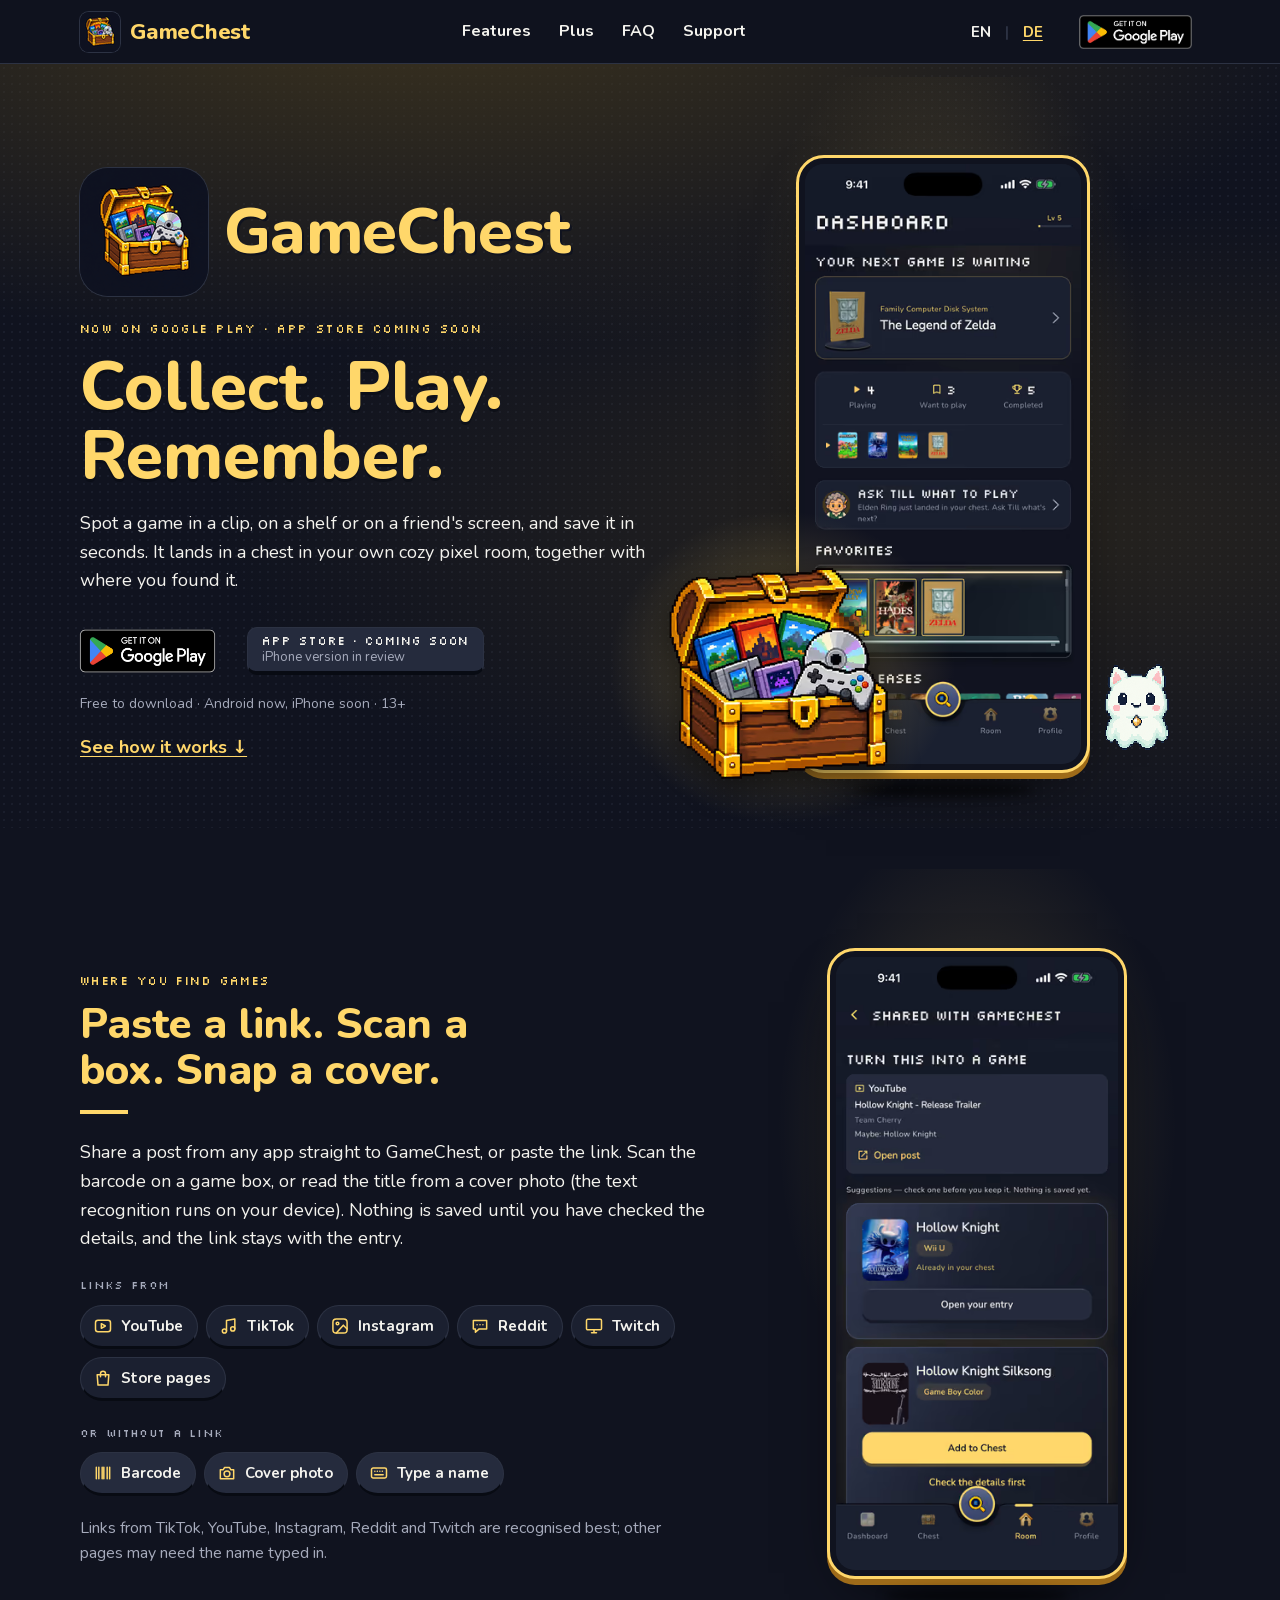
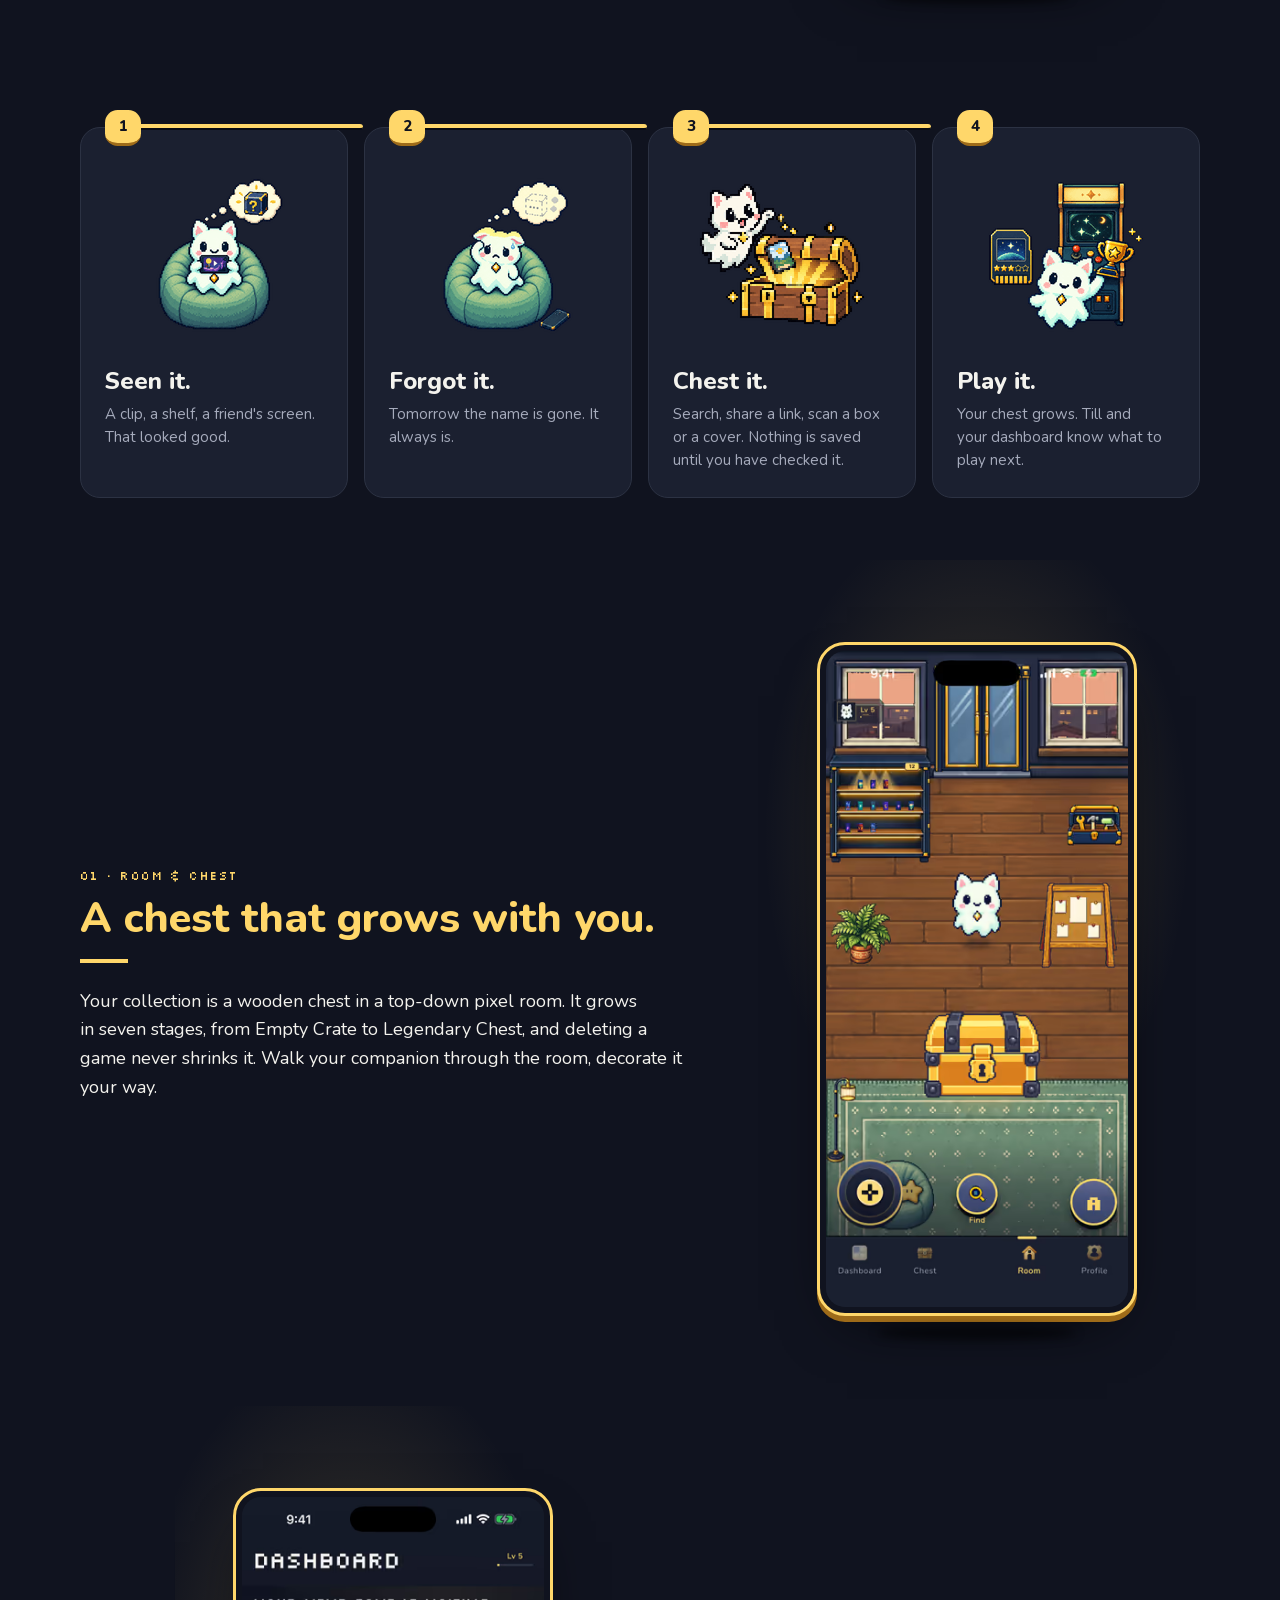
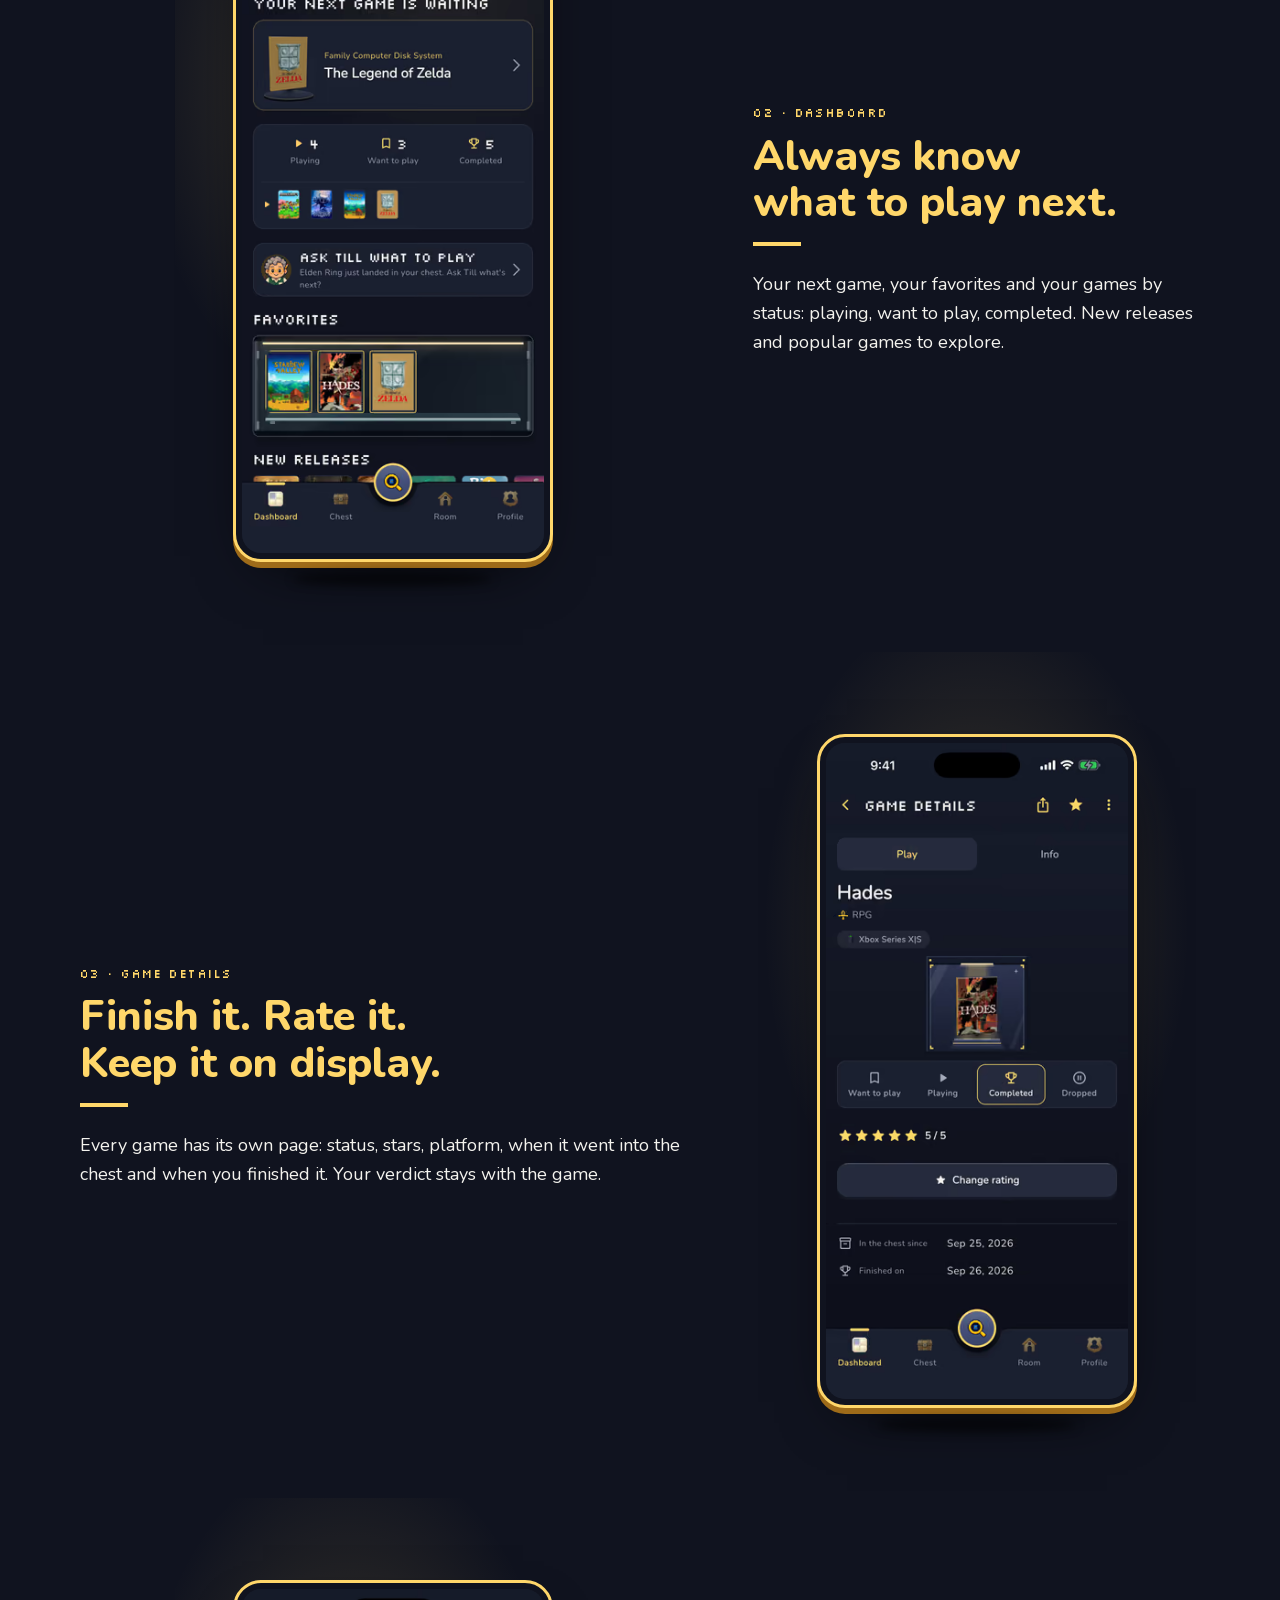
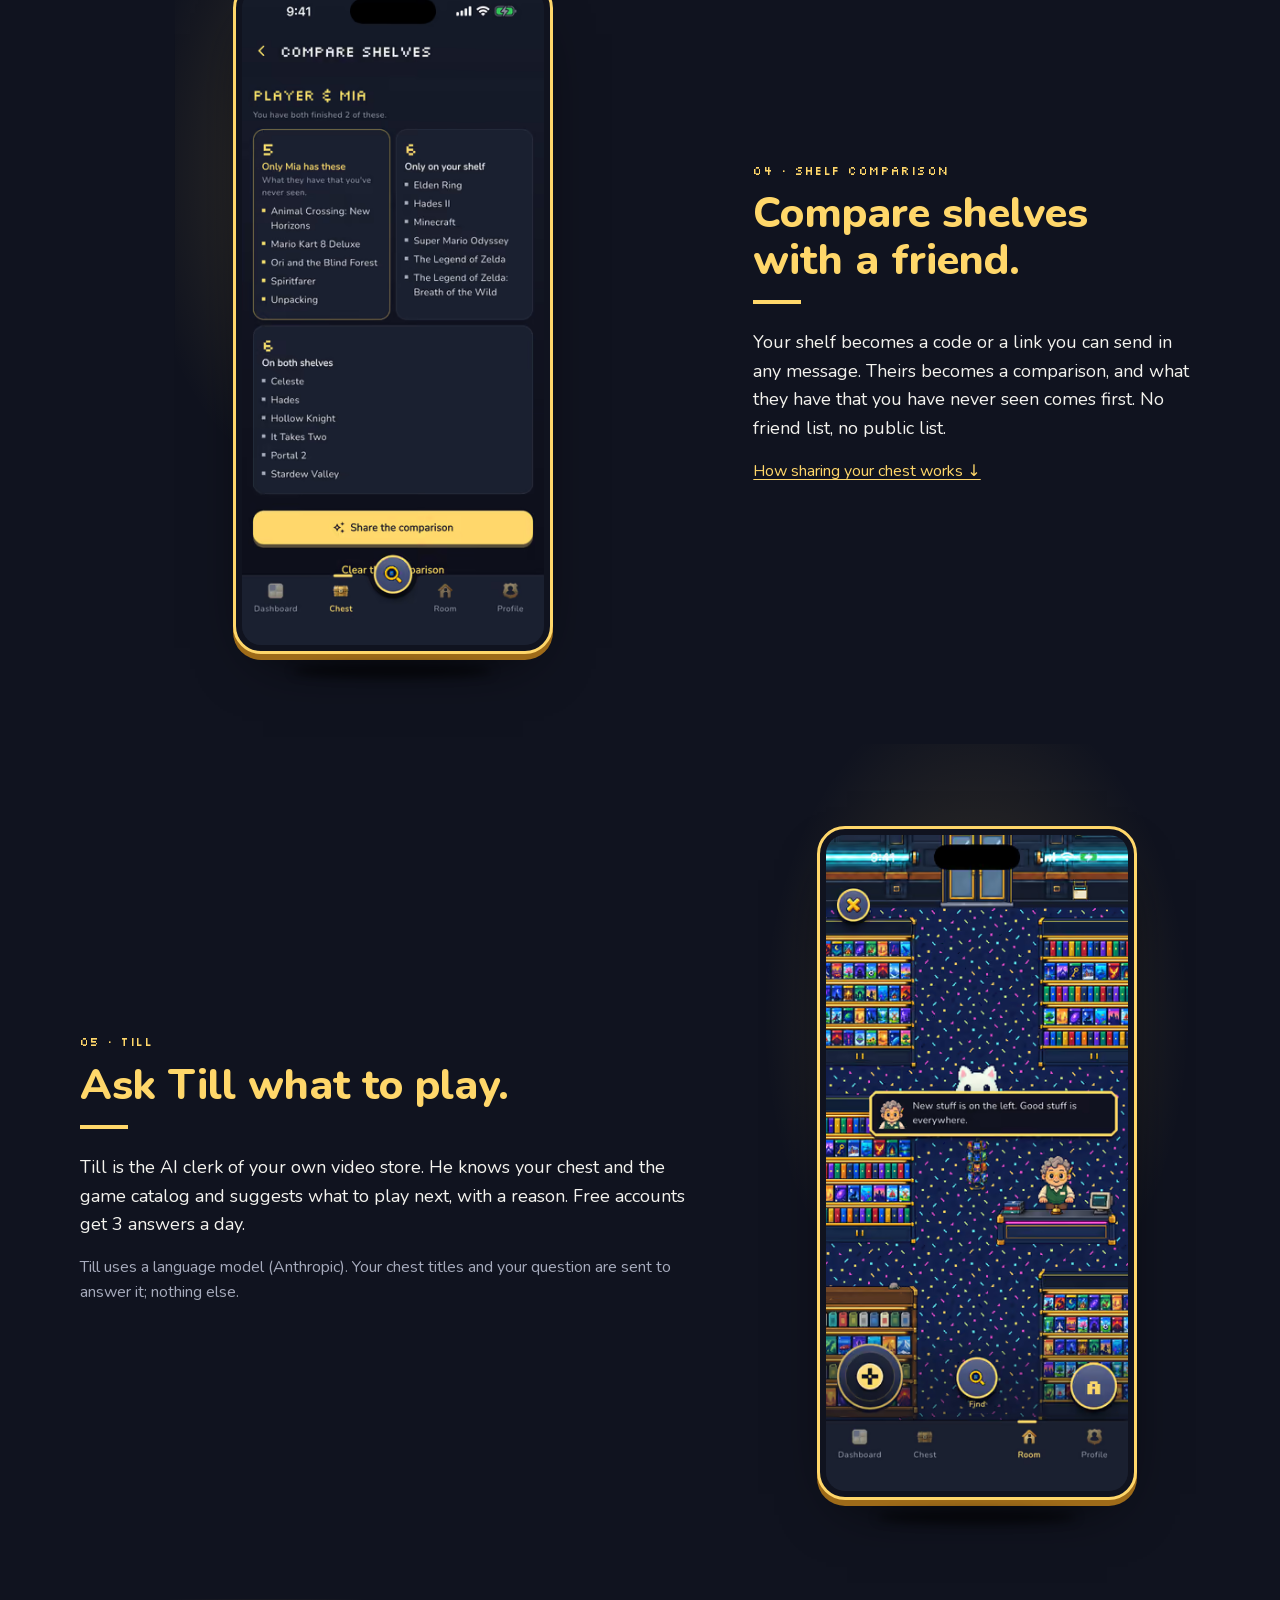
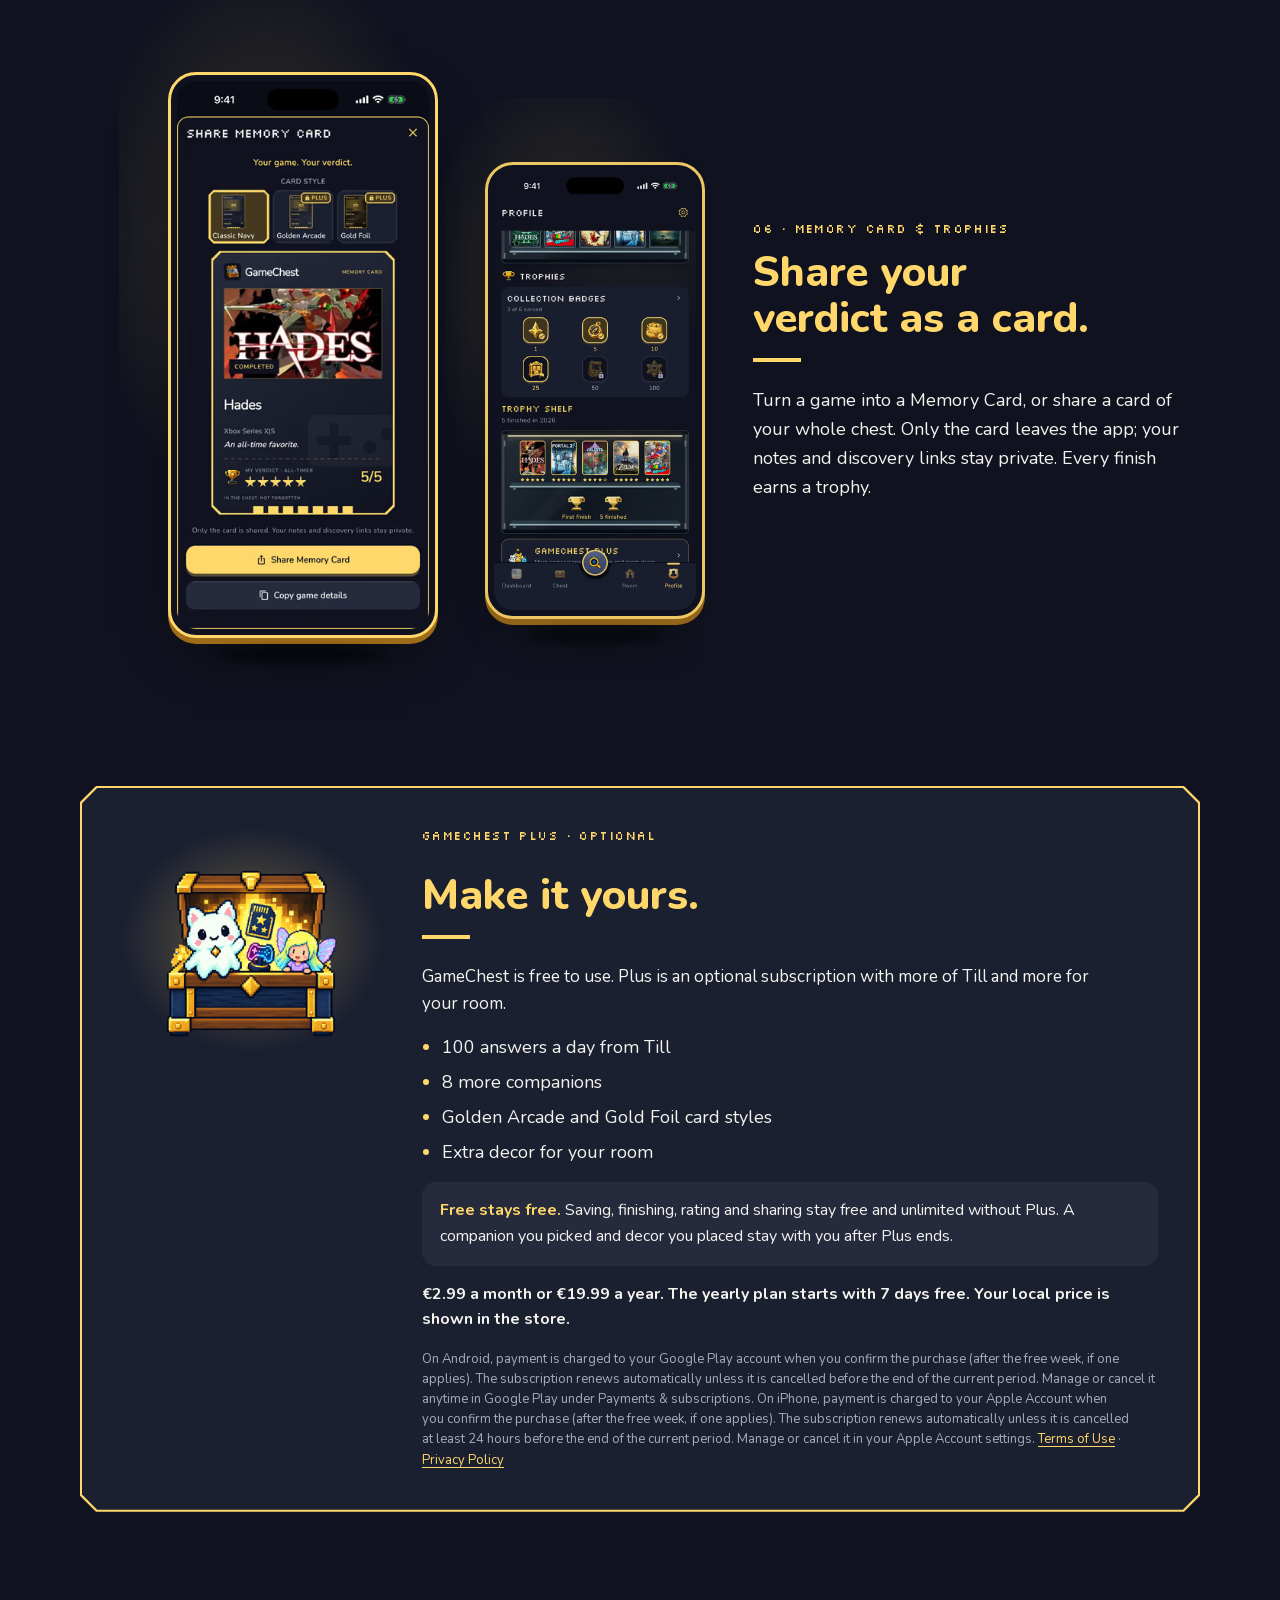
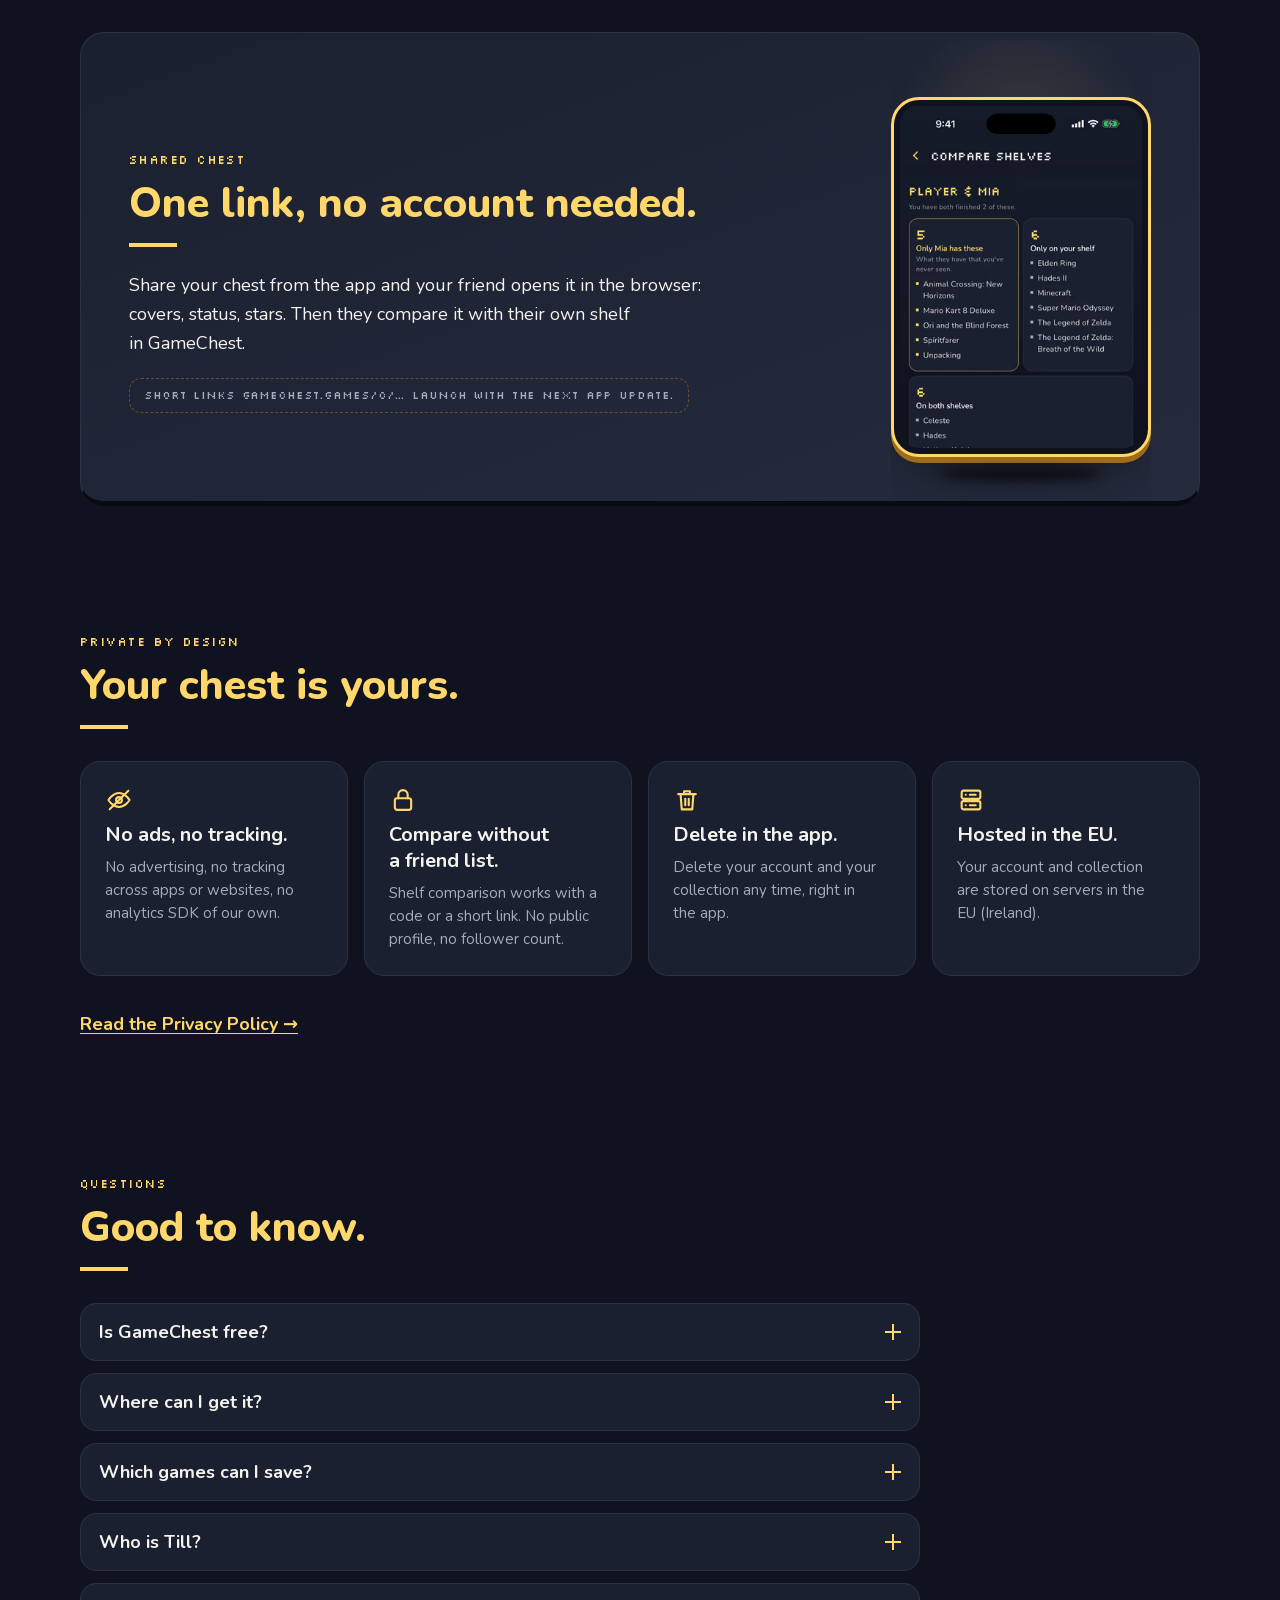
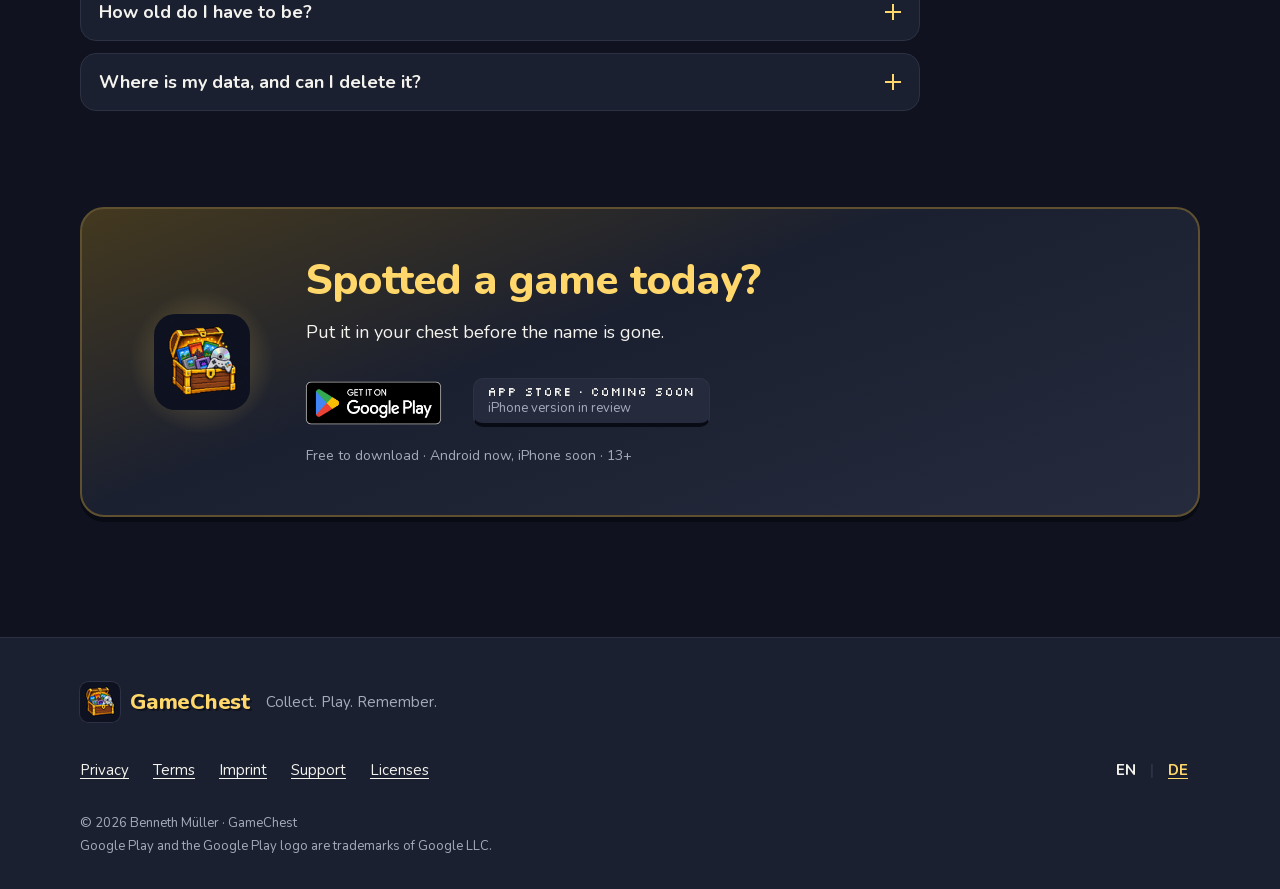
==== index.html @ 5a005ad6 "Website v2: Hero-Banner, Quellen-Streifen, finale Store-Motive, Google-Play-Badge, Plus, Geteilte Tr" ====
<!DOCTYPE html><html lang="en" class="nunito_c81cbedf-module__F6FspG__variable silkscreen_12bf01c6-module__xPTk9W__variable"><head><meta charSet="utf-8"/><meta name="viewport" content="width=device-width, initial-scale=1"/><link rel="preload" href="/_next/static/media/07454f8ad8aaac57-s.p.2kjei9psvcorz.woff2" as="font" crossorigin="" type="font/woff2"/><link rel="preload" href="/_next/static/media/37f34e4fcce0f2d4-s.p.3dosikwwiz7p4.woff2" as="font" crossorigin="" type="font/woff2"/><link rel="preload" href="/badges/google-play-en-us.png" as="image"/><style data-precedence="next" data-href="/_next/static/chunks/2km_xa4cpor5m.css /_next/static/chunks/282l-33soqger.css /_next/static/chunks/428090say7nkm.css /_next/static/chunks/01_dwk2x132pi.css">@font-face{font-family:Nunito;font-style:normal;font-weight:200 1000;font-display:swap;src:url(/_next/static/media/224e262ef877bfa4-s.1zkvd_innyig_.woff2)format("woff2");unicode-range:U+460-52F,U+1C80-1C8A,U+20B4,U+2DE0-2DFF,U+A640-A69F,U+FE2E-FE2F}@font-face{font-family:Nunito;font-style:normal;font-weight:200 1000;font-display:swap;src:url(/_next/static/media/7f11d98043fdedc9-s.2c8-7nzo1jf9r.woff2)format("woff2");unicode-range:U+301,U+400-45F,U+490-491,U+4B0-4B1,U+2116}@font-face{font-family:Nunito;font-style:normal;font-weight:200 1000;font-display:swap;src:url(/_next/static/media/e6d00ff86ef9e699-s.1vcas2uk12q5a.woff2)format("woff2");unicode-range:U+102-103,U+110-111,U+128-129,U+168-169,U+1A0-1A1,U+1AF-1B0,U+300-301,U+303-304,U+308-309,U+323,U+329,U+1EA0-1EF9,U+20AB}@font-face{font-family:Nunito;font-style:normal;font-weight:200 1000;font-display:swap;src:url(/_next/static/media/d8cb5ab3660140cd-s.2demiz2t05dx4.woff2)format("woff2");unicode-range:U+100-2BA,U+2BD-2C5,U+2C7-2CC,U+2CE-2D7,U+2DD-2FF,U+304,U+308,U+329,U+1D00-1DBF,U+1E00-1E9F,U+1EF2-1EFF,U+2020,U+20A0-20AB,U+20AD-20C0,U+2113,U+2C60-2C7F,U+A720-A7FF}@font-face{font-family:Nunito;font-style:normal;font-weight:200 1000;font-display:swap;src:url(/_next/static/media/07454f8ad8aaac57-s.p.2kjei9psvcorz.woff2)format("woff2");unicode-range:U+??,U+131,U+152-153,U+2BB-2BC,U+2C6,U+2DA,U+2DC,U+304,U+308,U+329,U+2000-206F,U+20AC,U+2122,U+2191,U+2193,U+2212,U+2215,U+FEFF,U+FFFD}@font-face{font-family:Nunito Fallback;src:local(Arial);ascent-override:99.71%;descent-override:34.82%;line-gap-override:0.0%;size-adjust:101.39%}.nunito_c81cbedf-module__F6FspG__className{font-family:Nunito,Nunito Fallback;font-style:normal}.nunito_c81cbedf-module__F6FspG__variable{--font-nunito:"Nunito", "Nunito Fallback"}
@font-face{font-family:Silkscreen;font-style:normal;font-weight:400;font-display:swap;src:url(/_next/static/media/26e9340776e0c8e8-s.3-pcjiz3ygyf8.woff2)format("woff2");unicode-range:U+100-2BA,U+2BD-2C5,U+2C7-2CC,U+2CE-2D7,U+2DD-2FF,U+304,U+308,U+329,U+1D00-1DBF,U+1E00-1E9F,U+1EF2-1EFF,U+2020,U+20A0-20AB,U+20AD-20C0,U+2113,U+2C60-2C7F,U+A720-A7FF}@font-face{font-family:Silkscreen;font-style:normal;font-weight:400;font-display:swap;src:url(/_next/static/media/37f34e4fcce0f2d4-s.p.3dosikwwiz7p4.woff2)format("woff2");unicode-range:U+??,U+131,U+152-153,U+2BB-2BC,U+2C6,U+2DA,U+2DC,U+304,U+308,U+329,U+2000-206F,U+20AC,U+2122,U+2191,U+2193,U+2212,U+2215,U+FEFF,U+FFFD}@font-face{font-family:Silkscreen Fallback;src:local(Arial);ascent-override:68.84%;descent-override:16.71%;line-gap-override:0.0%;size-adjust:149.62%}.silkscreen_12bf01c6-module__xPTk9W__className{font-family:Silkscreen,Silkscreen Fallback;font-style:normal;font-weight:400}.silkscreen_12bf01c6-module__xPTk9W__variable{--font-silkscreen:"Silkscreen", "Silkscreen Fallback"}
.legal-prose{max-width:68ch;color:var(--legal-ink);overflow-wrap:break-word;font-size:1.0625rem;line-height:1.65}.legal-prose h2{color:var(--legal-accent);margin:2.25rem 0 .5rem;scroll-margin-top:88px;font-size:1.3125rem;line-height:1.3}.legal-prose h3{color:var(--legal-accent-2);margin:1.5rem 0 .375rem;font-size:1.125rem;line-height:1.35}.legal-prose p,.legal-prose ul,.legal-prose ol{margin:0 0 .875rem}.legal-prose ul,.legal-prose ol{padding-left:1.375rem}.legal-prose li{margin:.25rem 0}.legal-meta{color:var(--legal-muted);margin:0 0 1.25rem;font-size:.9375rem}.legal-note{border-left:4px solid var(--legal-note);background:var(--legal-note-bg);border-radius:8px;margin:0 0 1.5rem;padding:.75rem 1rem;font-size:.9375rem}.legal-note p{margin:0}.legal-ph{background:var(--legal-ph-bg);color:var(--legal-accent);-webkit-hyphens:manual;hyphens:manual;-webkit-box-decoration-break:clone;box-decoration-break:clone;border-radius:4px;padding:0 .25rem;font-weight:700}.legal-address{font-style:normal}.legal-toc{background:var(--legal-surface);border:1px solid var(--legal-border);border-radius:14px;margin:0 0 1.5rem;padding:.875rem 1.25rem}.legal-toc-title{margin:0 0 .25rem;font-weight:700}.legal-toc ul{margin:0;padding:0;list-style:none}.legal-toc a{padding:.25rem 0;display:inline-block}.legal-table-wrap{margin:.625rem 0 1rem}.legal-table{border-collapse:collapse;width:100%;font-size:.9375rem}.legal-table th,.legal-table td{text-align:left;vertical-align:top;border-bottom:1px solid var(--legal-border);padding:.5rem}.legal-table th{color:var(--legal-accent-2);font-weight:700}@media (max-width:559.98px){.legal-table thead{clip-path:inset(50%);width:1px;height:1px;position:absolute;overflow:hidden}.legal-table,.legal-table tbody,.legal-table tr,.legal-table td{width:100%;display:block}.legal-table tr{border-bottom:1px solid var(--legal-border);padding:.5rem 0}.legal-table td{border:0;padding:.1875rem 0}.legal-table td:before{content:attr(data-label);color:var(--legal-accent-2);font-size:.8125rem;font-weight:700;display:block}}
:root{--lightningcss-light: ;--lightningcss-dark:initial;color-scheme:dark;--g-bg:#10131f;--g-panel:#1b2030;--g-elevated:#252b3d;--g-border:#2c3243;--g-ink:#f4f3ee;--g-muted:#a6abbc;--g-gold:#ffd76a;--g-amber:#ffcd68;--g-gold-sel:#44391f;--g-mint:#c4f280;--g-btn-edge:#ffe4af;--g-btn-text:#342419;--g-btn-shadow:#805337;--g-glow-in:#ffd76a55;--g-glow-out:#ffd76a00;--font-body:var(--font-nunito), system-ui, -apple-system, "Segoe UI", Roboto, Arial, sans-serif;--font-label:var(--font-silkscreen), ui-monospace, monospace;--font-display:var(--font-nunito), system-ui, -apple-system, "Segoe UI", Roboto, Arial, sans-serif;--g-deep:#080b13;--g-card-edge:#5f5130;--g-coin-edge:#9e6b19;--g-light-edge:#fff0b5;--container:1120px;--gutter:16px;--header-h:64px;--section-gap:96px;--radius-card:20px;--bevel:10px;--legal-ink:var(--g-ink);--legal-muted:var(--g-muted);--legal-accent:var(--g-gold);--legal-accent-2:var(--g-amber);--legal-surface:var(--g-elevated);--legal-border:var(--g-border);--legal-note:var(--g-mint);--legal-note-bg:#c4f28014;--legal-ph-bg:#ffd76a29}@media (min-width:481px){:root{--gutter:24px}}@media (min-width:768px){:root{--section-gap:120px}}@media (min-width:1025px){:root{--gutter:32px}}*,:before,:after{box-sizing:border-box}html{-moz-text-size-adjust:100%;text-size-adjust:100%;scroll-padding-top:calc(var(--header-h) + 16px)}@media (prefers-reduced-motion:no-preference){html{scroll-behavior:smooth}}body{background:var(--g-bg);color:var(--g-ink);font-family:var(--font-body);overflow-wrap:break-word;margin:0;font-size:1.0625rem;line-height:1.6}@media (min-width:768px){body{font-size:1.125rem}}img,picture,svg{max-width:100%;display:block}img{height:auto}h1,h2,h3{text-wrap:balance;margin:0;font-weight:800}p{text-wrap:pretty;margin:0}a{color:var(--g-gold);text-underline-offset:3px;text-decoration-thickness:1px}a:hover{text-decoration-thickness:2px}:focus-visible{outline:3px solid var(--g-mint);outline-offset:3px;border-radius:4px}.container{width:100%;max-width:calc(var(--container) + 2 * var(--gutter));padding-inline:var(--gutter);margin-inline:auto}.visually-hidden{clip-path:inset(50%);white-space:nowrap;border:0;width:1px;height:1px;margin:-1px;padding:0;overflow:hidden;position:absolute!important}.skip-link{z-index:100;background:var(--g-amber);color:var(--g-btn-text);font-family:var(--font-display);border:2px solid var(--g-btn-edge);border-bottom:5px solid var(--g-btn-shadow);border-radius:16px;padding:12px 16px;font-size:1.25rem;font-weight:800;text-decoration:none;position:absolute;top:-100px;left:12px}.skip-link:focus{top:12px}.pixel{image-rendering:pixelated}.eyebrow{font-family:var(--font-label);letter-spacing:.12em;text-transform:uppercase;color:var(--g-gold);margin:0 0 12px;font-size:.6875rem;line-height:1.4;display:inline-block}@media (min-width:768px){.eyebrow{font-size:.75rem}}.h2{font-family:var(--font-display);color:var(--g-gold);font-size:2rem;font-weight:800;line-height:1.15}.h2:after{content:"";background:var(--g-gold);width:48px;height:4px;margin-top:16px;display:block}.h2.center:after{margin-inline:auto}@media (min-width:768px){.h2{font-size:2.625rem;line-height:1.1}}.h3{font-family:var(--font-display);color:var(--g-ink);font-size:1.375rem;font-weight:800;line-height:1.3}@media (min-width:768px){.h3{font-size:1.5rem}}.muted{color:var(--g-muted);font-size:.9375rem;line-height:1.55}@media (min-width:768px){.muted{font-size:1rem}}.btn{min-height:54px;font:inherit;font-family:var(--font-display);text-align:center;border-radius:16px;justify-content:center;align-items:center;gap:8px;padding:12px 22px;font-size:1.25rem;font-weight:800;line-height:1.2;text-decoration:none;transition:transform .12s cubic-bezier(.33,1,.68,1),border-bottom-width .12s cubic-bezier(.33,1,.68,1);display:inline-flex}.btn-secondary{background:var(--g-elevated);color:var(--g-ink);border:1.4px solid var(--g-border);border-bottom:5px solid var(--g-deep)}a.btn-secondary:hover{border-color:var(--g-gold);border-bottom-color:var(--g-deep)}.btn-primary{background:var(--g-amber);color:var(--g-btn-text);border:2px solid var(--g-btn-edge);border-bottom:5px solid var(--g-btn-shadow);box-shadow:inset 0 1px #ffffff38}a.btn-primary:hover{filter:brightness(1.04)}a.btn-primary:active,a.btn-secondary:active{border-bottom-width:1.5px;transition-duration:80ms;transform:translateY(3.5px)}@media (prefers-reduced-motion:reduce){.btn{transition:none}}.coin{z-index:1;background:var(--g-gold);border-bottom:3px solid var(--g-coin-edge);width:32px;height:32px;color:var(--g-bg);font-family:var(--font-body);border-radius:35%;flex:none;justify-content:center;align-items:center;font-size:.875rem;font-weight:800;line-height:1;display:inline-flex;position:relative}.coin--done{color:#0000}.coin--done:after{content:"";border:solid var(--g-bg);border-width:0 3px 3px 0;width:6px;height:11px;position:absolute;transform:translateY(-2px)rotate(45deg)}.coin--current{outline:2px solid var(--g-light-edge);outline-offset:-2px}@media (min-width:768px){.coin{width:36px;height:36px;font-size:.9375rem}}.rail{z-index:0;background:var(--g-elevated);border-bottom:2px solid var(--g-deep);pointer-events:none;border-radius:3px;height:6px;position:absolute}.rail--gold{background:var(--g-gold)}.prose a{text-decoration:underline}
.not-found-module__Qxt1xq__main{max-width:calc(640px + 2 * var(--gutter));padding:64px var(--gutter);flex-direction:column;gap:40px;margin:0 auto;display:flex}.not-found-module__Qxt1xq__mark{width:64px;height:64px}.not-found-module__Qxt1xq__block{flex-direction:column;align-items:flex-start;gap:12px;display:flex}.not-found-module__Qxt1xq__block+.not-found-module__Qxt1xq__block{border-top:1px solid var(--g-border);padding-top:40px}.not-found-module__Qxt1xq__title{color:var(--g-gold);font-size:2rem;line-height:1.15}
.BrandMark-module__Vly-dW__mark{align-items:center;gap:10px;min-width:0;display:inline-flex}.BrandMark-module__Vly-dW__icon{box-shadow:0 0 0 1px var(--g-border);border-radius:22%;flex:none}.BrandMark-module__Vly-dW__name{font-family:var(--font-display);color:var(--g-gold);letter-spacing:-.01em;white-space:nowrap;text-shadow:2px 2px 0 var(--g-bg);font-weight:800;line-height:1}.BrandMark-module__Vly-dW__sm .BrandMark-module__Vly-dW__icon{width:40px;height:40px}.BrandMark-module__Vly-dW__sm .BrandMark-module__Vly-dW__name{font-size:1.375rem}.BrandMark-module__Vly-dW__lg{gap:16px}.BrandMark-module__Vly-dW__lg .BrandMark-module__Vly-dW__icon{width:88px;height:88px}.BrandMark-module__Vly-dW__lg .BrandMark-module__Vly-dW__name{font-size:clamp(2.25rem,11vw,4rem)}@media (min-width:1024px){.BrandMark-module__Vly-dW__lg .BrandMark-module__Vly-dW__icon{width:128px;height:128px}}
.LangSwitch-module__xMFtda__switch{align-items:center;gap:2px;font-size:.9375rem;font-weight:700;display:flex}.LangSwitch-module__xMFtda__current,.LangSwitch-module__xMFtda__link{justify-content:center;align-items:center;min-width:44px;min-height:48px;padding:0 8px;display:inline-flex}.LangSwitch-module__xMFtda__current{color:var(--g-ink)}.LangSwitch-module__xMFtda__link{color:var(--g-gold);text-underline-offset:3px;text-decoration:underline}.LangSwitch-module__xMFtda__sep{color:var(--g-border)}
.Footer-module__IpM4KW__footer{background:var(--g-panel);border-top:1px solid var(--g-border);margin-top:var(--section-gap);padding:40px 0 32px}.Footer-module__IpM4KW__inner{flex-direction:column;gap:20px;display:flex}.Footer-module__IpM4KW__brandRow{flex-wrap:wrap;align-items:center;gap:8px 16px;display:flex}.Footer-module__IpM4KW__brand{align-items:center;min-height:48px;text-decoration:none;display:inline-flex}.Footer-module__IpM4KW__tagline{color:var(--g-muted);font-size:.9375rem}.Footer-module__IpM4KW__linkRow{flex-wrap:wrap;justify-content:space-between;align-items:center;gap:8px 24px;display:flex}.Footer-module__IpM4KW__links{flex-wrap:wrap;gap:0 4px;margin:0;padding:0;list-style:none;display:flex}.Footer-module__IpM4KW__links a{min-height:48px;color:var(--g-ink);text-underline-offset:3px;align-items:center;margin-left:-10px;margin-right:10px;padding:0 10px;font-size:.9375rem;display:inline-flex}.Footer-module__IpM4KW__links a:hover,.Footer-module__IpM4KW__links a[aria-current=page]{color:var(--g-gold)}.Footer-module__IpM4KW__small{color:var(--g-muted);flex-direction:column;gap:4px;font-size:.8125rem;line-height:1.5;display:flex}
.Header-module__NAGPiW__header{z-index:50;height:var(--header-h);background:var(--g-bg);border-bottom:1px solid var(--g-border);position:sticky;top:0}@supports ((-webkit-backdrop-filter:blur(8px)) or (backdrop-filter:blur(8px))){.Header-module__NAGPiW__header{-webkit-backdrop-filter:blur(8px);backdrop-filter:blur(8px);background:#10131feb}}.Header-module__NAGPiW__inner{justify-content:space-between;align-items:center;gap:16px;height:100%;display:flex}.Header-module__NAGPiW__brand{flex:none;align-items:center;min-height:48px;text-decoration:none;display:inline-flex}.Header-module__NAGPiW__nav{display:none}.Header-module__NAGPiW__end{align-items:center;gap:16px;display:flex}.Header-module__NAGPiW__cta{display:none}@media (min-width:768px){.Header-module__NAGPiW__nav{gap:4px;margin-inline:auto;display:flex}.Header-module__NAGPiW__nav a{min-height:48px;color:var(--g-ink);align-items:center;padding:0 12px;font-size:1rem;font-weight:700;text-decoration:none;display:inline-flex}.Header-module__NAGPiW__nav a:hover,.Header-module__NAGPiW__nav a[aria-current=page]{color:var(--g-gold)}}@media (min-width:1024px){.Header-module__NAGPiW__cta{display:block}}
.PhoneFrame-module__8nVjmW__stage{width:100%;max-width:320px;margin-inline:auto;padding:24px 0 28px;position:relative}.PhoneFrame-module__8nVjmW__stage:before{content:"";pointer-events:none;background:radial-gradient(70% 60% at 50% 35%,#ffd76a2e,#ffd76a00 70%);position:absolute;inset:-8% -18% 0}.PhoneFrame-module__8nVjmW__stage:after{content:"";filter:blur(5px);pointer-events:none;background:#0000008c;border-radius:50%;width:62%;height:14px;position:absolute;bottom:4px;left:19%}.PhoneFrame-module__8nVjmW__frame{background:var(--g-bg);border:3px solid var(--g-gold);border-radius:28px;width:100%;padding:6px;position:relative;box-shadow:0 6px #9e6b19,0 24px 60px -30px #000}.PhoneFrame-module__8nVjmW__img{aspect-ratio:1320/2868;background:var(--g-panel);border-radius:19px;width:100%;height:auto;box-shadow:inset 0 0 0 1px #ffffff0a}.PhoneFrame-module__8nVjmW__cropStage:before{inset:-8% -6% 0}.PhoneFrame-module__8nVjmW__crop{height:300px;overflow:hidden}.PhoneFrame-module__8nVjmW__crop picture{height:100%}.PhoneFrame-module__8nVjmW__crop .PhoneFrame-module__8nVjmW__img{aspect-ratio:auto;object-fit:cover;object-position:top;height:100%}@media (min-width:1024px){.PhoneFrame-module__8nVjmW__crop{height:360px}}@media (prefers-reduced-motion:no-preference){.PhoneFrame-module__8nVjmW__float{animation:6s ease-in-out infinite PhoneFrame-module__8nVjmW__float}}@keyframes PhoneFrame-module__8nVjmW__float{0%,to{transform:translateY(0)}50%{transform:translateY(-6px)}}
.Feature-module__i2wIta__feature{counter-increment:feature;align-items:center;gap:40px;display:grid}.Feature-module__i2wIta__feature+.Feature-module__i2wIta__feature{margin-top:var(--section-gap)}.Feature-module__i2wIta__eyebrow:before{content:counter(feature, decimal-leading-zero) " · "}.Feature-module__i2wIta__text{max-width:56ch}.Feature-module__i2wIta__body{flex-direction:column;gap:16px;margin-top:24px;display:flex}.Feature-module__i2wIta__list{flex-direction:column;gap:12px;margin:0;padding:0;list-style:none;display:flex}.Feature-module__i2wIta__list li{align-items:flex-start;gap:12px;display:flex}.Feature-module__i2wIta__icon{color:var(--g-gold);flex:none;margin-top:2px}.Feature-module__i2wIta__media{justify-content:center;display:flex;overflow-x:clip}@media (min-width:768px){.Feature-module__i2wIta__feature{grid-template-columns:7fr 5fr;gap:48px}.Feature-module__i2wIta__feature:nth-of-type(2n) .Feature-module__i2wIta__text{order:2}.Feature-module__i2wIta__feature:nth-of-type(2n) .Feature-module__i2wIta__media{order:1}.Feature-module__i2wIta__feature:nth-of-type(2n) .Feature-module__i2wIta__stage:before{background:radial-gradient(70% 60% at 40% 35%,#ffd76a2e,#ffd76a00 70%)}}.Feature-module__i2wIta__second{display:none}@media (min-width:1024px){.Feature-module__i2wIta__duo{align-items:flex-start;gap:0}.Feature-module__i2wIta__duo>.Feature-module__i2wIta__stage:first-child{z-index:1;max-width:270px}.Feature-module__i2wIta__duo .Feature-module__i2wIta__second{opacity:.92;max-width:220px;margin:90px 0 0 -40px;display:block}}
.Faq-module__MGuq4G__list{flex-direction:column;gap:12px;display:flex}.Faq-module__MGuq4G__item{background:var(--g-panel);border:1px solid var(--g-border);border-radius:16px}.Faq-module__MGuq4G__item[open]{border-color:var(--g-gold-sel)}.Faq-module__MGuq4G__summary{cursor:pointer;border-radius:16px;justify-content:space-between;align-items:center;gap:16px;min-height:56px;padding:14px 18px;list-style:none;display:flex}.Faq-module__MGuq4G__summary::-webkit-details-marker{display:none}.Faq-module__MGuq4G__summary:hover .Faq-module__MGuq4G__q{color:var(--g-gold)}.Faq-module__MGuq4G__q{font-size:1.0625rem;font-weight:700;line-height:1.35}.Faq-module__MGuq4G__marker{flex:none;width:16px;height:16px;position:relative}.Faq-module__MGuq4G__marker:before,.Faq-module__MGuq4G__marker:after{content:"";background:var(--g-gold);width:16px;height:2px;position:absolute;top:7px;left:0}.Faq-module__MGuq4G__marker:after{transform:rotate(90deg)}.Faq-module__MGuq4G__item[open] .Faq-module__MGuq4G__marker:after{transform:none}.Faq-module__MGuq4G__a{color:var(--g-ink);padding:0 18px 18px}@media (min-width:768px){.Faq-module__MGuq4G__q{font-size:1.125rem}}
.PlusPanel-module__cxTOQW__section{margin-top:var(--section-gap)}.PlusPanel-module__cxTOQW__outer{--bev:16px;background:var(--g-gold);clip-path:polygon(var(--bev) 0, calc(100% - var(--bev)) 0, 100% var(--bev), 100% calc(100% - var(--bev)), calc(100% - var(--bev)) 100%, var(--bev) 100%, 0 calc(100% - var(--bev)), 0 var(--bev));padding:2px}.PlusPanel-module__cxTOQW__card{--bev-in:15.2px;background:var(--g-panel);clip-path:polygon(var(--bev-in) 0, calc(100% - var(--bev-in)) 0, 100% var(--bev-in), 100% calc(100% - var(--bev-in)), calc(100% - var(--bev-in)) 100%, var(--bev-in) 100%, 0 calc(100% - var(--bev-in)), 0 var(--bev-in));gap:32px;padding:32px 20px;display:grid}.PlusPanel-module__cxTOQW__chest{background:radial-gradient(closest-side, var(--g-glow-in), var(--g-glow-out));justify-content:center;align-items:center;display:flex}.PlusPanel-module__cxTOQW__chestImg{width:192px;height:auto}.PlusPanel-module__cxTOQW__text{flex-direction:column;gap:16px;min-width:0;display:flex}.PlusPanel-module__cxTOQW__text>.h2{margin-bottom:8px}.PlusPanel-module__cxTOQW__lead{font-size:1.0625rem}.PlusPanel-module__cxTOQW__list{flex-direction:column;gap:6px;margin:0;padding-left:1.25rem;display:flex}.PlusPanel-module__cxTOQW__list li::marker{color:var(--g-gold)}.PlusPanel-module__cxTOQW__honest{background:var(--g-elevated);border-radius:14px;padding:16px 18px;font-size:1rem}.PlusPanel-module__cxTOQW__honest strong{color:var(--g-gold)}.PlusPanel-module__cxTOQW__price{font-size:1rem;font-weight:700}.PlusPanel-module__cxTOQW__fine{color:var(--g-muted);font-size:.8125rem;line-height:1.55}.PlusPanel-module__cxTOQW__fine a{color:var(--g-gold)}.PlusPanel-module__cxTOQW__shot{justify-content:center;display:flex;overflow-x:clip}.PlusPanel-module__cxTOQW__frame{max-width:260px}@media (min-width:768px){.PlusPanel-module__cxTOQW__card{grid-template-columns:200px minmax(0,1fr);grid-template-areas:"chest text";align-items:start;padding:40px}.PlusPanel-module__cxTOQW__chest{background:radial-gradient(closest-side, var(--g-glow-in), var(--g-glow-out));grid-area:chest;justify-content:flex-start}.PlusPanel-module__cxTOQW__chestImg{width:200px}.PlusPanel-module__cxTOQW__text{grid-area:text}.PlusPanel-module__cxTOQW__shot{grid-area:shot;align-items:flex-start}}@media (min-width:1024px){.PlusPanel-module__cxTOQW__card{grid-template-columns:260px minmax(0,1fr);grid-template-areas:"chest text";align-items:start;gap:40px}.PlusPanel-module__cxTOQW__chest{background:radial-gradient(closest-side, var(--g-glow-in), var(--g-glow-out));justify-content:center;padding-top:24px}}
.PrivacyStrip-module__Abr37G__section{margin-top:var(--section-gap)}.PrivacyStrip-module__Abr37G__grid{grid-template-columns:repeat(2,minmax(0,1fr));gap:12px;margin:32px 0 0;padding:0;list-style:none;display:grid}.PrivacyStrip-module__Abr37G__card{background:var(--g-panel);border:1px solid var(--g-border);border-radius:var(--radius-card);flex-direction:column;gap:8px;padding:16px;display:flex}.PrivacyStrip-module__Abr37G__icon{color:var(--g-gold)}.PrivacyStrip-module__Abr37G__title{color:var(--g-ink);font-size:1.0625rem;font-weight:700;line-height:1.3}.PrivacyStrip-module__Abr37G__text{color:var(--g-muted);font-size:.9375rem;line-height:1.55}.PrivacyStrip-module__Abr37G__more{margin-top:24px}.PrivacyStrip-module__Abr37G__more a{align-items:center;min-height:48px;font-weight:700;display:inline-flex}@media (max-width:399.98px){.PrivacyStrip-module__Abr37G__grid{grid-template-columns:1fr}}@media (min-width:480px){.PrivacyStrip-module__Abr37G__grid{gap:16px}.PrivacyStrip-module__Abr37G__card{padding:24px}}@media (min-width:768px){.PrivacyStrip-module__Abr37G__grid{grid-template-columns:repeat(4,minmax(0,1fr))}.PrivacyStrip-module__Abr37G__title{font-size:1.25rem}}
.SharedChest-module__Rjm_9W__section{margin-top:var(--section-gap)}.SharedChest-module__Rjm_9W__card{background:linear-gradient(160deg, var(--g-panel) 0%, var(--g-elevated) 100%);border:1px solid var(--g-border);border-bottom:5px solid var(--g-deep);border-radius:24px;align-items:center;gap:24px;padding:28px 20px 8px;display:grid;overflow:hidden}.SharedChest-module__Rjm_9W__text{min-width:0}.SharedChest-module__Rjm_9W__body{max-width:56ch;margin-top:24px}.SharedChest-module__Rjm_9W__pill{border:1px dashed var(--g-card-edge);font-family:var(--font-label);letter-spacing:.08em;text-transform:uppercase;color:var(--g-muted);overflow-wrap:anywhere;border-radius:12px;margin-top:20px;padding:8px 14px;font-size:.6875rem;line-height:1.6;display:inline-block}.SharedChest-module__Rjm_9W__media{justify-content:center;display:flex;overflow-x:clip}.SharedChest-module__Rjm_9W__frame{max-width:260px}@media (min-width:768px){.SharedChest-module__Rjm_9W__card{grid-template-columns:minmax(0,1fr) 260px;gap:40px;padding:40px 48px 16px}}
.Sources-module__RbbWia__section{align-items:center;gap:32px;margin-top:72px;display:grid}.Sources-module__RbbWia__text{min-width:0}.Sources-module__RbbWia__body{max-width:60ch;margin-top:24px}.Sources-module__RbbWia__label{font-family:var(--font-label);letter-spacing:.12em;text-transform:uppercase;color:var(--g-muted);margin-top:24px;font-size:.6875rem}.Sources-module__RbbWia__pills{flex-wrap:wrap;gap:8px;margin:10px 0 0;padding:0;list-style:none;display:flex}.Sources-module__RbbWia__pill{background:var(--g-panel);border:1px solid var(--g-border);border-bottom:3px solid var(--g-deep);border-radius:999px;align-items:center;gap:8px;min-height:44px;padding:8px 14px 8px 12px;font-size:.9375rem;font-weight:700;line-height:1.2;display:inline-flex}.Sources-module__RbbWia__way{background:var(--g-elevated)}.Sources-module__RbbWia__icon{color:var(--g-gold);flex:none}.Sources-module__RbbWia__note{max-width:60ch;margin-top:20px}.Sources-module__RbbWia__media{justify-content:center;display:flex;overflow-x:clip}.Sources-module__RbbWia__frame{max-width:300px}@media (min-width:768px){.Sources-module__RbbWia__section{grid-template-columns:7fr 5fr;gap:48px;margin-top:96px}}
.HomePage-module__ESCc_q__hero{background-image:radial-gradient(120% 80% at 32% -12%,#44391fe6 0%,#44391f00 62%),radial-gradient(90% 60% at 80% 60%,#44391f73 0%,#44391f00 70%),radial-gradient(#2c324359 1px,#0000 1.5px);background-size:auto,auto,8px 8px;padding:32px 0 8px;position:relative;overflow-x:clip}.HomePage-module__ESCc_q__heroGrid{align-items:center;gap:24px;display:grid}.HomePage-module__ESCc_q__heroText{flex-direction:column;align-items:flex-start;min-width:0;display:flex}.HomePage-module__ESCc_q__brand{margin:0 0 16px;display:none}.HomePage-module__ESCc_q__heroEyebrow{margin-bottom:14px}.HomePage-module__ESCc_q__h1{font-family:var(--font-display);color:var(--g-gold);text-shadow:0 3px #080b138c;font-size:2.625rem;font-weight:800;line-height:1.04}.HomePage-module__ESCc_q__lead{max-width:54ch;margin-top:18px}.HomePage-module__ESCc_q__cta{flex-direction:column;align-items:flex-start;gap:8px;margin-top:24px;display:flex}.HomePage-module__ESCc_q__secondary{align-items:center;min-height:48px;font-weight:700;text-decoration:underline;display:inline-flex}.HomePage-module__ESCc_q__stage{justify-content:center;min-width:0;padding-bottom:8px;display:flex;position:relative}.HomePage-module__ESCc_q__room{display:none}.HomePage-module__ESCc_q__heroFrame{z-index:1;max-width:240px;position:relative}.HomePage-module__ESCc_q__chest{z-index:2;width:150px;position:absolute;bottom:10px;left:max(0px,50% - 200px)}.HomePage-module__ESCc_q__chest:before{content:"";background:radial-gradient(closest-side, var(--g-glow-in), var(--g-glow-out));z-index:-1;position:absolute;inset:-22% -22% -12%}.HomePage-module__ESCc_q__chestImg{filter:drop-shadow(0 10px 14px #0000008c);width:100%;height:auto}.HomePage-module__ESCc_q__cat{z-index:2;position:absolute;bottom:18px;right:max(0px,50% - 190px)}.HomePage-module__ESCc_q__cat img{width:72px;height:72px}@media (prefers-reduced-motion:no-preference){.HomePage-module__ESCc_q__chest:before{animation:4s ease-in-out infinite HomePage-module__ESCc_q__glow}}@keyframes HomePage-module__ESCc_q__glow{0%,to{opacity:.8}50%{opacity:1}}@media (min-width:768px){.HomePage-module__ESCc_q__hero{padding-top:56px}.HomePage-module__ESCc_q__brand{display:block}.HomePage-module__ESCc_q__h1{font-size:4.25rem;line-height:1.02}.HomePage-module__ESCc_q__stage{align-items:center;min-height:600px}.HomePage-module__ESCc_q__room{z-index:0;opacity:.6;filter:blur(2px)saturate(.9);width:440px;max-width:100%;display:block;position:absolute;top:50%;left:50%;transform:translate(-50%,-50%);-webkit-mask-image:radial-gradient(closest-side,#000 62%,#0000 100%);mask-image:radial-gradient(closest-side,#000 62%,#0000 100%)}.HomePage-module__ESCc_q__room img{border-radius:24px;width:100%;height:auto}.HomePage-module__ESCc_q__heroFrame{max-width:260px}.HomePage-module__ESCc_q__chest{width:200px;bottom:16px;left:max(0px,50% - 250px)}.HomePage-module__ESCc_q__cat{bottom:40px;right:max(0px,50% - 230px)}.HomePage-module__ESCc_q__cat img{width:96px;height:96px}}@media (min-width:1024px){.HomePage-module__ESCc_q__heroGrid{grid-template-columns:minmax(0,11fr) minmax(0,10fr);gap:40px}.HomePage-module__ESCc_q__stage{min-height:700px}.HomePage-module__ESCc_q__heroFrame{width:auto;max-width:none}.HomePage-module__ESCc_q__heroFrame img{width:auto;height:600px}.HomePage-module__ESCc_q__room{width:480px}.HomePage-module__ESCc_q__chest{width:240px;bottom:24px;left:max(-24px,50% - 290px)}.HomePage-module__ESCc_q__cat{bottom:56px;right:max(0px,50% - 250px)}.HomePage-module__ESCc_q__cat img{width:112px;height:112px}}.HomePage-module__ESCc_q__features{margin-top:var(--section-gap);counter-reset:feature}.HomePage-module__ESCc_q__faq{margin-top:var(--section-gap)}.HomePage-module__ESCc_q__faqList{max-width:840px;margin-top:32px}.HomePage-module__ESCc_q__closing{margin-top:96px}.HomePage-module__ESCc_q__closingCard{background:linear-gradient(160deg, var(--g-gold-sel) 0%, var(--g-panel) 42%, var(--g-elevated) 100%);border:2px solid var(--g-card-edge);box-shadow:0 5px 0 var(--g-deep);border-radius:24px;flex-direction:column;align-items:flex-start;gap:20px;padding:32px 24px;display:flex}.HomePage-module__ESCc_q__markWrap{background:radial-gradient(closest-side, var(--g-glow-in), var(--g-glow-out));flex:none;justify-content:center;align-items:center;width:96px;height:96px;display:flex}.HomePage-module__ESCc_q__mark{border-radius:22%;width:64px;height:64px}.HomePage-module__ESCc_q__closingText{flex-direction:column;gap:12px;display:flex}.HomePage-module__ESCc_q__closingTitle{font-family:var(--font-display);color:var(--g-gold);font-size:2rem;font-weight:800;line-height:1.15}.HomePage-module__ESCc_q__closingText>:last-child{margin-top:12px}@media (min-width:768px){.HomePage-module__ESCc_q__closingCard{flex-direction:row;align-items:center;gap:32px;padding:48px}.HomePage-module__ESCc_q__markWrap{width:144px;height:144px}.HomePage-module__ESCc_q__mark{width:96px;height:96px}.HomePage-module__ESCc_q__closingTitle{font-size:2.625rem}}
.LegalLayout-module__f35WTa__wrap{max-width:calc(760px + 2 * var(--gutter));padding-top:32px}.LegalLayout-module__f35WTa__card{background:var(--g-panel);border:1px solid var(--g-border);border-radius:var(--radius-card);max-width:none;padding:28px 18px 32px}.LegalLayout-module__f35WTa__card>:first-child{margin-top:0}.LegalLayout-module__f35WTa__h1{-webkit-hyphens:auto;hyphens:auto;color:var(--g-gold);margin:0 0 8px;font-size:1.75rem;line-height:1.15}.LegalLayout-module__f35WTa__h1+:not(p){margin-top:20px}@media (max-width:479.98px){.LegalLayout-module__f35WTa__card{-webkit-hyphens:auto;hyphens:auto}}@media (min-width:768px){.LegalLayout-module__f35WTa__wrap{padding-top:56px}.LegalLayout-module__f35WTa__card{padding:40px 48px 48px}.LegalLayout-module__f35WTa__h1{font-size:2.5rem}}
.confirm-module__qiK0PW__page{min-height:100svh;padding:32px var(--gutter);background:radial-gradient(60% 40% at 50% 0%, var(--g-glow-in), var(--g-glow-out)), var(--g-bg);place-items:center;display:grid}.confirm-module__qiK0PW__card{background:var(--g-panel);border:1.4px solid var(--g-border);border-bottom:6px solid var(--g-deep);border-radius:var(--radius-card);text-align:center;width:100%;max-width:420px;padding:28px 24px 24px}.confirm-module__qiK0PW__brand{color:var(--g-ink);margin-bottom:20px;text-decoration:none;display:inline-flex}.confirm-module__qiK0PW__panel[hidden],.confirm-module__qiK0PW__panel [hidden]{display:none!important}.confirm-module__qiK0PW__art{width:120px;height:120px;margin:0 auto 16px;display:block}.confirm-module__qiK0PW__art img{width:100%;height:100%}.confirm-module__qiK0PW__eyebrow{font-family:var(--font-display);letter-spacing:.12em;text-transform:uppercase;color:var(--g-gold);margin:0 0 8px;font-size:.75rem;font-weight:800}.confirm-module__qiK0PW__title{font-family:var(--font-display);color:var(--g-gold);outline:none;margin:0 0 12px;font-size:2rem;font-weight:800;line-height:1.15}.confirm-module__qiK0PW__body{color:var(--g-ink);margin:0 0 24px;font-size:1.0625rem;line-height:1.55}.confirm-module__qiK0PW__actions{gap:12px;display:grid}.confirm-module__qiK0PW__full{cursor:pointer;width:100%}button.confirm-module__qiK0PW__full:active{border-bottom-width:1.5px;transition-duration:80ms;transform:translateY(3.5px)}button.confirm-module__qiK0PW__full:disabled{opacity:.6;cursor:progress}.confirm-module__qiK0PW__small{color:var(--g-muted);margin:8px 0 0;font-size:.875rem;line-height:1.45}.confirm-module__qiK0PW__small a{color:var(--g-gold)}.confirm-module__qiK0PW__form{text-align:left;gap:8px;display:grid}.confirm-module__qiK0PW__label{color:var(--g-ink);font-size:.95rem;font-weight:700}.confirm-module__qiK0PW__input{min-height:52px;font:inherit;color:var(--g-ink);background:var(--g-elevated);border:1.4px solid var(--g-border);border-radius:14px;margin-bottom:8px;padding:12px 14px;font-size:1rem}.confirm-module__qiK0PW__input:focus-visible{outline:3px solid var(--g-mint);outline-offset:2px}.confirm-module__qiK0PW__hint{color:var(--g-ink);border:1px solid var(--g-card-edge);background:#ffd76a1f;border-radius:12px;margin:0 0 8px;padding:10px 12px;font-size:.925rem}.confirm-module__qiK0PW__actions+.confirm-module__qiK0PW__small{margin-top:16px}
.chest-module__1ayScW__page{min-height:100svh;padding:20px var(--gutter) 0;background:radial-gradient(60% 30% at 50% 0, var(--g-glow-in), var(--g-glow-out)), var(--g-bg)}.chest-module__1ayScW__shell{width:100%;max-width:960px;margin:0 auto}.chest-module__1ayScW__brand{color:var(--g-ink);margin-bottom:16px;text-decoration:none;display:inline-flex}.chest-module__1ayScW__panel[hidden],.chest-module__1ayScW__panel [hidden]{display:none!important}.chest-module__1ayScW__head{text-align:center;justify-items:center;gap:8px;margin-bottom:20px;display:grid}@media (min-width:768px){.chest-module__1ayScW__head{text-align:left;grid-template-columns:auto 1fr;place-items:center start;gap:24px}}.chest-module__1ayScW__chest{width:96px;height:96px}.chest-module__1ayScW__chest img,.chest-module__1ayScW__chest picture{width:100%;height:100%;image-rendering:pixelated;display:block}@media (min-width:768px){.chest-module__1ayScW__chest{width:128px;height:128px}}.chest-module__1ayScW__chest[data-chest-art=empty],.chest-module__1ayScW__chest[data-chest-art=closed]{opacity:.55;filter:grayscale(.6)}.chest-module__1ayScW__eyebrow{font-family:var(--font-label);letter-spacing:.08em;text-transform:uppercase;color:var(--g-gold);margin:0 0 4px;font-size:11px}.chest-module__1ayScW__title{font-family:var(--font-display);color:var(--g-gold);overflow-wrap:anywhere;outline:none;margin:0 0 6px;font-size:1.75rem;font-weight:800;line-height:1.15}.chest-module__1ayScW__meta{color:var(--g-muted);margin:0;font-size:15px}.chest-module__1ayScW__body{color:var(--g-ink);margin:0 0 16px;font-size:1rem;line-height:1.55}.chest-module__1ayScW__small{color:var(--g-muted);margin:0;font-size:.875rem;line-height:1.45}.chest-module__1ayScW__small:empty{display:none}.chest-module__1ayScW__tiles{grid-template-columns:.8fr repeat(4,1fr);gap:8px;margin-bottom:20px;display:grid}.chest-module__1ayScW__tile{min-height:64px;font:inherit;color:var(--g-ink);background:var(--g-panel);border:1.4px solid var(--g-border);border-bottom:4px solid var(--g-deep);cursor:pointer;border-radius:12px;align-content:center;justify-items:center;gap:2px;padding:6px 4px;display:grid}.chest-module__1ayScW__tile[aria-pressed=true]{background:var(--g-gold-sel);border-color:var(--g-gold)}.chest-module__1ayScW__tile:disabled{opacity:.45;cursor:default}.chest-module__1ayScW__tile:focus-visible{outline:3px solid var(--g-mint);outline-offset:2px}.chest-module__1ayScW__tileGlyph{font-variant-emoji:text;font-size:14px;line-height:1}.chest-module__1ayScW__tile[data-filter=playing] .chest-module__1ayScW__tileGlyph{color:var(--g-mint)}.chest-module__1ayScW__tile[data-filter=completed] .chest-module__1ayScW__tileGlyph{color:var(--g-gold)}.chest-module__1ayScW__tile[data-filter=dropped] .chest-module__1ayScW__tileGlyph{color:var(--g-muted)}.chest-module__1ayScW__tileCount{font-family:var(--font-label);font-size:18px;line-height:1.1}.chest-module__1ayScW__tileLabel{color:var(--g-muted);text-align:center;font-size:11px;line-height:1.2}@media (max-width:359px){.chest-module__1ayScW__tiles{grid-template-columns:repeat(3,1fr)}}.chest-module__1ayScW__grid{grid-template-columns:repeat(auto-fill,minmax(104px,1fr));gap:16px 10px;margin:0;padding:0;list-style:none;display:grid}@media (min-width:640px){.chest-module__1ayScW__grid{grid-template-columns:repeat(auto-fill,minmax(112px,128px));gap:18px 14px}}.chest-module__1ayScW__card{min-width:0}.chest-module__1ayScW__card[hidden]{display:none}.chest-module__1ayScW__cover{aspect-ratio:3/4;background:var(--g-elevated);border:1px solid var(--g-border);border-radius:6px;position:relative;overflow:hidden}.chest-module__1ayScW__cover img{z-index:1;object-fit:cover;width:100%;height:100%;position:absolute;inset:0}.chest-module__1ayScW__hull{background:var(--g-panel);place-items:center;display:grid;position:absolute;inset:0}.chest-module__1ayScW__hullBand{background:var(--g-muted);opacity:.8;height:22%;position:absolute;inset:0 0 auto}.chest-module__1ayScW__cover[data-platform-kind=nintendo] .chest-module__1ayScW__hullBand{background:var(--g-amber)}.chest-module__1ayScW__cover[data-platform-kind=pc] .chest-module__1ayScW__hullBand{background:var(--g-mint)}.chest-module__1ayScW__hullInitial{font-family:var(--font-display);color:var(--g-muted);font-size:28px;font-weight:800}.chest-module__1ayScW__glyph{z-index:2;width:20px;height:20px;color:var(--g-btn-text);background:var(--g-gold);border:1.5px solid var(--g-bg);font-variant-emoji:text;border-radius:50%;place-items:center;font-size:10px;line-height:1;display:grid;position:absolute;top:4px;left:4px}.chest-module__1ayScW__glyph:empty{display:none}.chest-module__1ayScW__gameTitle{color:var(--g-ink);overflow-wrap:anywhere;-webkit-line-clamp:2;-webkit-box-orient:vertical;margin:6px 0 2px;font-size:13px;font-weight:700;line-height:1.3;display:-webkit-box;overflow:hidden}.chest-module__1ayScW__sub{color:var(--g-muted);margin:0;font-size:12px}.chest-module__1ayScW__sub[data-kind=stars]{letter-spacing:1px;color:var(--g-amber)}.chest-module__1ayScW__skeleton{aspect-ratio:3/4;background:var(--g-elevated);border-radius:6px}.chest-module__1ayScW__empty{color:var(--g-muted);margin:16px 0}@media (prefers-reduced-motion:no-preference){.chest-module__1ayScW__card{animation:.24s ease-out both chest-module__1ayScW__rise;animation-delay:calc(min(var(--i,0), 12) * 20ms)}}@keyframes chest-module__1ayScW__rise{0%{opacity:0;transform:translateY(8px)}}.chest-module__1ayScW__footer{color:var(--g-muted);text-align:center;margin:28px 0 16px;font-size:13px}.chest-module__1ayScW__footer a{color:var(--g-muted)}.chest-module__1ayScW__cta{margin:0 calc(-1 * var(--gutter));padding:12px var(--gutter) calc(12px + env(safe-area-inset-bottom));background:var(--g-panel);border-top:1px solid var(--g-border);text-align:center;gap:6px;display:grid;position:sticky;bottom:0}@media (min-width:900px){.chest-module__1ayScW__cta{border:1px solid var(--g-border);border-radius:var(--radius-card);margin:0 0 32px;position:static}}.chest-module__1ayScW__ctaButton{width:100%}@media (min-width:640px){.chest-module__1ayScW__ctaButton{justify-self:center;width:auto;min-width:320px}}.chest-module__1ayScW__ctaLinks{color:var(--g-muted);margin:0;font-size:14px}.chest-module__1ayScW__ctaLinks a,.chest-module__1ayScW__linkButton{color:var(--g-gold)}.chest-module__1ayScW__linkButton{font:inherit;cursor:pointer;background:0 0;border:0;padding:0;text-decoration:underline}.chest-module__1ayScW__state{text-align:center;justify-items:center;gap:8px;padding:24px 0 48px;display:grid}
.StoreCta-module__rHBbvG__wrap{flex-direction:column;align-items:flex-start;gap:10px;display:flex}.StoreCta-module__rHBbvG__badges{flex-wrap:wrap;align-items:center;gap:8px 12px;display:flex}.StoreCta-module__rHBbvG__badge{border-radius:10px;line-height:0;display:inline-block}.StoreCta-module__rHBbvG__playImg{width:auto;height:64px;margin-left:-10px}.StoreCta-module__rHBbvG__compact .StoreCta-module__rHBbvG__playImg{height:50px;margin-left:0}.StoreCta-module__rHBbvG__soon{background:var(--g-elevated);border:1.4px solid var(--g-border);border-bottom:4px solid var(--g-deep);cursor:default;border-radius:10px;flex-direction:column;justify-content:center;max-width:100%;min-height:46px;margin:0;padding:5px 14px 6px;display:inline-flex}.StoreCta-module__rHBbvG__soonLabel{font-family:var(--font-label);letter-spacing:.08em;text-transform:uppercase;color:var(--g-ink);font-size:.75rem;line-height:1.3}.StoreCta-module__rHBbvG__soonNote{color:var(--g-muted);font-size:.8125rem;line-height:1.3}.StoreCta-module__rHBbvG__pill{cursor:default;-webkit-user-select:text;user-select:text;white-space:normal;text-align:left;max-width:100%;margin:0}.StoreCta-module__rHBbvG__subline{color:var(--g-muted);font-size:.875rem}
.Story-module__vsJC_q__story{margin-top:var(--section-gap)}.Story-module__vsJC_q__grid{grid-template-columns:repeat(2,minmax(0,1fr));gap:20px 12px;margin:0;padding:0;list-style:none;display:grid}.Story-module__vsJC_q__card{background:var(--g-panel);border:1px solid var(--g-border);border-radius:var(--radius-card);flex-direction:column;gap:6px;padding:32px 16px 16px;display:flex;position:relative}.Story-module__vsJC_q__coin{position:absolute;top:-16px;left:16px}.Story-module__vsJC_q__rail{display:none}.Story-module__vsJC_q__img{width:100%;max-width:160px;height:auto;margin:0 auto 8px}.Story-module__vsJC_q__text{color:var(--g-muted);font-size:.9375rem;line-height:1.55}@media (min-width:480px){.Story-module__vsJC_q__grid{gap:24px 16px}.Story-module__vsJC_q__card{padding:32px 24px 24px}.Story-module__vsJC_q__coin{left:24px}}@media (min-width:768px){.Story-module__vsJC_q__grid{grid-template-columns:repeat(4,minmax(0,1fr))}.Story-module__vsJC_q__coin{top:-18px}.Story-module__vsJC_q__rail{display:block;top:-4px;left:42px;right:-16px}.Story-module__vsJC_q__img{max-width:192px}}@media (max-width:359px){.Story-module__vsJC_q__card{padding:30px 12px 14px}.Story-module__vsJC_q__coin{left:12px}.Story-module__vsJC_q__card .h3{font-size:1.125rem}.Story-module__vsJC_q__text{font-size:.875rem}}
</style><meta name="next-size-adjust" content=""/><meta name="theme-color" content="#10131F"/><meta name="color-scheme" content="dark"/><title>GameChest – Game Tracker · Collect. Play. Remember.</title><meta name="description" content="Save the games you spot in clips, on pages or on shelves. Search, share a link, scan a box or a cover. Your collection lives in a chest in a cozy pixel room. Free at its core. Now on Google Play, iPhone coming soon."/><link rel="manifest" href="/site.webmanifest"/><link rel="canonical" href="https://gamechest.games/"/><link rel="alternate" hrefLang="en" href="https://gamechest.games/"/><link rel="alternate" hrefLang="de" href="https://gamechest.games/de/"/><link rel="alternate" hrefLang="x-default" href="https://gamechest.games/"/><meta name="format-detection" content="telephone=no, address=no, email=no"/><meta property="og:title" content="GameChest – Game Tracker · Collect. Play. Remember."/><meta property="og:description" content="Save the games you spot in clips, on pages or on shelves. Search, share a link, scan a box or a cover. Your collection lives in a chest in a cozy pixel room. Free at its core. Now on Google Play, iPhone coming soon."/><meta property="og:url" content="https://gamechest.games/"/><meta property="og:site_name" content="GameChest"/><meta property="og:locale" content="en_US"/><meta property="og:image" content="https://gamechest.games/og/og-en.png"/><meta property="og:image:width" content="1200"/><meta property="og:image:height" content="630"/><meta property="og:image:alt" content="Collect. Play. Remember."/><meta property="og:locale:alternate" content="de_DE"/><meta property="og:type" content="website"/><meta name="twitter:card" content="summary_large_image"/><meta name="twitter:title" content="GameChest – Game Tracker · Collect. Play. Remember."/><meta name="twitter:description" content="Save the games you spot in clips, on pages or on shelves. Search, share a link, scan a box or a cover. Your collection lives in a chest in a cozy pixel room. Free at its core. Now on Google Play, iPhone coming soon."/><meta name="twitter:image" content="https://gamechest.games/og/og-en.png"/><meta name="twitter:image:alt" content="Collect. Play. Remember."/><link rel="icon" href="/favicon.ico" sizes="16x16 32x32 48x48"/><link rel="icon" href="/favicon-32.png" type="image/png" sizes="32x32"/><link rel="apple-touch-icon" href="/apple-touch-icon.png" sizes="180x180"/></head><body><div hidden=""><!--$--><!--/$--></div><a class="skip-link" href="#main">Skip to content</a><header class="Header-module__NAGPiW__header"><div class="container Header-module__NAGPiW__inner"><a class="Header-module__NAGPiW__brand" href="/" aria-label="GameChest – Home"><span class="BrandMark-module__Vly-dW__mark BrandMark-module__Vly-dW__sm"><picture><source type="image/webp" srcSet="/img/pixel/app-icon-1024-40.4db40ab3.webp 1x, /img/pixel/app-icon-1024-80.a1fc885c.webp 2x" sizes="40px"/><img src="/img/pixel/app-icon-1024-40.9ede7d33.png" alt="" width="40" height="40" class="BrandMark-module__Vly-dW__icon" loading="eager" decoding="async"/></picture><span class="BrandMark-module__Vly-dW__name">GameChest</span></span></a><nav class="Header-module__NAGPiW__nav" aria-label="Main"><a href="#features">Features</a><a href="#plus">Plus</a><a href="#faq">FAQ</a><a href="/support.html#en">Support</a></nav><div class="Header-module__NAGPiW__end"><nav class="LangSwitch-module__xMFtda__switch" aria-label="Language"><span class="LangSwitch-module__xMFtda__current" aria-current="true" lang="en">EN</span><span class="LangSwitch-module__xMFtda__sep" aria-hidden="true">|</span><a class="LangSwitch-module__xMFtda__link" href="/de/" hrefLang="de" lang="de"><span class="visually-hidden">Deutsch<!-- -->: </span>DE</a></nav><div class="Header-module__NAGPiW__cta"><div class="StoreCta-module__rHBbvG__wrap StoreCta-module__rHBbvG__compact"><div class="StoreCta-module__rHBbvG__badges"><a class="StoreCta-module__rHBbvG__badge" href="https://play.google.com/store/apps/details?id=com.creaiter.gamechest" rel="noopener" aria-label="Get GameChest on Google Play"><img src="/badges/google-play-en-us.png" alt="" width="129" height="50" class="StoreCta-module__rHBbvG__playImg"/></a></div></div></div></div></div></header><main id="main" tabindex="-1"><script type="application/ld+json">{"@context":"https://schema.org","@type":"MobileApplication","name":"GameChest","alternateName":"GameChest – Game Tracker","description":"Save the games you spot in clips, on pages or on shelves. Search, share a link, scan a box or a cover. Your collection lives in a chest in a cozy pixel room. Free at its core. Now on Google Play, iPhone coming soon.","operatingSystem":"Android, iOS","applicationCategory":"EntertainmentApplication","contentRating":"13+","offers":[{"@type":"Offer","price":0,"priceCurrency":"EUR"},{"@type":"Offer","name":"GameChest Plus (yearly)","price":19.99,"priceCurrency":"EUR"}],"inLanguage":["en","de"],"url":"https://gamechest.games/","image":"https://gamechest.games/og/og-en.png","author":{"@type":"Person","name":"Benneth Müller"},"publisher":{"@type":"Person","name":"Benneth Müller"},"downloadUrl":["https://play.google.com/store/apps/details?id=com.creaiter.gamechest"]}</script><section class="HomePage-module__ESCc_q__hero" aria-labelledby="hero-h"><div class="container HomePage-module__ESCc_q__heroGrid"><div class="HomePage-module__ESCc_q__heroText"><p class="HomePage-module__ESCc_q__brand"><span class="BrandMark-module__Vly-dW__mark BrandMark-module__Vly-dW__lg"><picture><source type="image/webp" srcSet="/img/pixel/app-icon-1024-128.8f96c86e.webp 1x, /img/pixel/app-icon-1024-256.c930c022.webp 2x" sizes="(min-width: 1024px) 128px, 88px"/><img src="/img/pixel/app-icon-1024-128.373511b7.png" alt="GameChest logo: an open pixel treasure chest full of video games" width="128" height="128" class="BrandMark-module__Vly-dW__icon" loading="eager" decoding="async"/></picture><span class="BrandMark-module__Vly-dW__name">GameChest</span></span></p><p class="eyebrow HomePage-module__ESCc_q__heroEyebrow">Now on Google Play · App Store coming soon</p><h1 id="hero-h" class="HomePage-module__ESCc_q__h1">Collect. Play. Remember.</h1><p class="HomePage-module__ESCc_q__lead">Spot a game in a clip, on a shelf or on a friend&#x27;s screen, and save it in seconds. It lands in a chest in your own cozy pixel room, together with where you found it.</p><div class="HomePage-module__ESCc_q__cta"><div class="StoreCta-module__rHBbvG__wrap "><div class="StoreCta-module__rHBbvG__badges"><a class="StoreCta-module__rHBbvG__badge" href="https://play.google.com/store/apps/details?id=com.creaiter.gamechest" rel="noopener" aria-label="Get GameChest on Google Play"><img src="/badges/google-play-en-us.png" alt="" width="165" height="64" class="StoreCta-module__rHBbvG__playImg"/></a><p class="StoreCta-module__rHBbvG__soon" role="status"><span class="StoreCta-module__rHBbvG__soonLabel">App Store · coming soon</span><span class="StoreCta-module__rHBbvG__soonNote">iPhone version in review</span></p></div><p class="StoreCta-module__rHBbvG__subline">Free to download · Android now, iPhone soon · 13+</p></div><a class="HomePage-module__ESCc_q__secondary" href="#sources">See how it works ↓</a></div></div><div class="HomePage-module__ESCc_q__stage"><picture class="HomePage-module__ESCc_q__room" aria-hidden="true"><source type="image/avif" media="(min-width: 768px)" srcSet="/img/hero/room-440.39bf6f7d.avif 440w, /img/hero/room-880.c8fd300e.avif 880w" sizes="440px"/><source type="image/webp" media="(min-width: 768px)" srcSet="/img/hero/room-440.52e9516a.webp 440w, /img/hero/room-880.842dc42c.webp 880w" sizes="440px"/><img src="[data-uri]" alt="" width="440" height="567" loading="lazy" decoding="async"/></picture><div class="PhoneFrame-module__8nVjmW__stage  HomePage-module__ESCc_q__heroFrame"><div class="PhoneFrame-module__8nVjmW__frame PhoneFrame-module__8nVjmW__float "><picture><source type="image/avif" srcSet="/img/screens/03-dashboard-330.ce422b3e.avif 330w, /img/screens/03-dashboard-660.3739bf6c.avif 660w, /img/screens/03-dashboard-990.8db34f40.avif 990w" sizes="(min-width: 1024px) 276px, (min-width: 768px) 260px, 240px"/><source type="image/webp" srcSet="/img/screens/03-dashboard-330.b4419a6b.webp 330w, /img/screens/03-dashboard-660.ae45e31c.webp 660w, /img/screens/03-dashboard-990.83039b96.webp 990w" sizes="(min-width: 1024px) 276px, (min-width: 768px) 260px, 240px"/><img src="/img/screens/03-dashboard-660.ae45e31c.webp" alt="Dashboard: your next game is waiting, counters for playing, want to play and completed, a button to ask Till what to play, a favorites shelf and new releases." width="1320" height="2868" class="PhoneFrame-module__8nVjmW__img" loading="eager" decoding="sync" fetchPriority="high"/></picture></div></div><div class="HomePage-module__ESCc_q__chest" aria-hidden="true"><picture><source type="image/avif" srcSet="/img/hero/chest-240.7b929db1.avif 240w, /img/hero/chest-460.0c784bbd.avif 460w" sizes="(min-width: 1024px) 240px, 150px"/><source type="image/webp" srcSet="/img/hero/chest-240.a6f24731.webp 240w, /img/hero/chest-460.73936cf9.webp 460w" sizes="(min-width: 1024px) 240px, 150px"/><img src="/img/hero/chest-240.ab0bdd76.png" alt="" width="240" height="234" class="HomePage-module__ESCc_q__chestImg" loading="eager" decoding="async"/></picture></div><picture class="HomePage-module__ESCc_q__cat" aria-hidden="true"><source media="(prefers-reduced-motion: reduce)" srcSet="/img/pixel/mascot-idle-128.b2c99f3b.webp 1x, /img/pixel/mascot-idle-256.9a895d93.webp 2x"/><img src="/mascot-idle.gif" alt="" width="128" height="128" class="pixel" decoding="async"/></picture></div></div></section><section id="sources" class="container Sources-module__RbbWia__section" aria-labelledby="sources-h"><div class="Sources-module__RbbWia__text"><p class="eyebrow">Where you find games</p><h2 id="sources-h" class="h2">Paste a link. Scan a box. Snap a cover.</h2><p class="Sources-module__RbbWia__body">Share a post from any app straight to GameChest, or paste the link. Scan the barcode on a game box, or read the title from a cover photo (the text recognition runs on your device). Nothing is saved until you have checked the details, and the link stays with the entry.</p><p class="Sources-module__RbbWia__label" id="sources-platforms">Links from</p><ul class="Sources-module__RbbWia__pills" aria-labelledby="sources-platforms"><li class="Sources-module__RbbWia__pill"><svg class="Sources-module__RbbWia__icon" width="20" height="20" viewBox="0 0 24 24" fill="none" stroke="currentColor" stroke-width="1.8" stroke-linecap="round" stroke-linejoin="round" aria-hidden="true" focusable="false"><rect x="3" y="5" width="18" height="14" rx="3"></rect><path d="M10 9.2v5.6l4.8-2.8z"></path></svg><span>YouTube</span></li><li class="Sources-module__RbbWia__pill"><svg class="Sources-module__RbbWia__icon" width="20" height="20" viewBox="0 0 24 24" fill="none" stroke="currentColor" stroke-width="1.8" stroke-linecap="round" stroke-linejoin="round" aria-hidden="true" focusable="false"><path d="M9 18V5.5l10-2v12"></path><circle cx="6.5" cy="18" r="2.5"></circle><circle cx="16.5" cy="15.5" r="2.5"></circle></svg><span>TikTok</span></li><li class="Sources-module__RbbWia__pill"><svg class="Sources-module__RbbWia__icon" width="20" height="20" viewBox="0 0 24 24" fill="none" stroke="currentColor" stroke-width="1.8" stroke-linecap="round" stroke-linejoin="round" aria-hidden="true" focusable="false"><rect x="3.5" y="3.5" width="17" height="17" rx="4"></rect><circle cx="9" cy="9" r="1.6"></circle><path d="M20.5 15.5l-4.5-4.5-8.5 9.5"></path></svg><span>Instagram</span></li><li class="Sources-module__RbbWia__pill"><svg class="Sources-module__RbbWia__icon" width="20" height="20" viewBox="0 0 24 24" fill="none" stroke="currentColor" stroke-width="1.8" stroke-linecap="round" stroke-linejoin="round" aria-hidden="true" focusable="false"><path d="M4 5.5h16v10H11l-4.5 4v-4H4z"></path><path d="M8.5 10.5h.01M12 10.5h.01M15.5 10.5h.01"></path></svg><span>Reddit</span></li><li class="Sources-module__RbbWia__pill"><svg class="Sources-module__RbbWia__icon" width="20" height="20" viewBox="0 0 24 24" fill="none" stroke="currentColor" stroke-width="1.8" stroke-linecap="round" stroke-linejoin="round" aria-hidden="true" focusable="false"><rect x="3" y="4" width="18" height="12.5" rx="1.5"></rect><path d="M9 20h6M12 16.5V20"></path></svg><span>Twitch</span></li><li class="Sources-module__RbbWia__pill"><svg class="Sources-module__RbbWia__icon" width="20" height="20" viewBox="0 0 24 24" fill="none" stroke="currentColor" stroke-width="1.8" stroke-linecap="round" stroke-linejoin="round" aria-hidden="true" focusable="false"><path d="M5 8h14l-1 12.5H6z"></path><path d="M9 10.5V7a3 3 0 0 1 6 0v3.5"></path></svg><span>Store pages</span></li></ul><p class="Sources-module__RbbWia__label" id="sources-ways">Or without a link</p><ul class="Sources-module__RbbWia__pills" aria-labelledby="sources-ways"><li class="Sources-module__RbbWia__pill Sources-module__RbbWia__way"><svg class="Sources-module__RbbWia__icon" width="20" height="20" viewBox="0 0 24 24" fill="none" stroke="currentColor" stroke-width="1.8" stroke-linecap="round" stroke-linejoin="round" aria-hidden="true" focusable="false"><path d="M4 5v14M7 5v14M11 5v14M13 5v14M17 5v14M20 5v14"></path></svg><span>Barcode</span></li><li class="Sources-module__RbbWia__pill Sources-module__RbbWia__way"><svg class="Sources-module__RbbWia__icon" width="20" height="20" viewBox="0 0 24 24" fill="none" stroke="currentColor" stroke-width="1.8" stroke-linecap="round" stroke-linejoin="round" aria-hidden="true" focusable="false"><path d="M4 8h3.5L9 5.5h6L16.5 8H20v11H4z"></path><circle cx="12" cy="13" r="3.5"></circle></svg><span>Cover photo</span></li><li class="Sources-module__RbbWia__pill Sources-module__RbbWia__way"><svg class="Sources-module__RbbWia__icon" width="20" height="20" viewBox="0 0 24 24" fill="none" stroke="currentColor" stroke-width="1.8" stroke-linecap="round" stroke-linejoin="round" aria-hidden="true" focusable="false"><rect x="3" y="6" width="18" height="12" rx="2"></rect><path d="M7 10h.01M10 10h.01M13 10h.01M16 10h.01M7 14h10"></path></svg><span>Type a name</span></li></ul><p class="muted Sources-module__RbbWia__note">Links from TikTok, YouTube, Instagram, Reddit and Twitch are recognised best; other pages may need the name typed in.</p></div><div class="Sources-module__RbbWia__media"><div class="PhoneFrame-module__8nVjmW__stage  Sources-module__RbbWia__frame"><div class="PhoneFrame-module__8nVjmW__frame  "><picture><source type="image/avif" srcSet="/img/screens/01-link-330.cf4644f2.avif 330w, /img/screens/01-link-660.c7d70f59.avif 660w, /img/screens/01-link-990.87ac67e0.avif 990w" sizes="(min-width: 768px) 300px, min(300px, calc(100vw - 44px))"/><source type="image/webp" srcSet="/img/screens/01-link-330.6c718d10.webp 330w, /img/screens/01-link-660.6ff34c48.webp 660w, /img/screens/01-link-990.dc84eea6.webp 990w" sizes="(min-width: 768px) 300px, min(300px, calc(100vw - 44px))"/><img src="/img/screens/01-link-660.6ff34c48.webp" alt="Shared with GameChest screen: a shared video post is turned into a game, with the suggestions Hollow Knight and Hollow Knight Silksong, each with an Add to Chest button and the hint to check the details first." width="1320" height="2868" class="PhoneFrame-module__8nVjmW__img" loading="lazy" decoding="async"/></picture></div></div></div></section><section class="container Story-module__vsJC_q__story" aria-labelledby="story-h"><h2 id="story-h" class="visually-hidden">How GameChest works</h2><ol class="Story-module__vsJC_q__grid"><li class="Story-module__vsJC_q__card"><span class="rail rail--gold Story-module__vsJC_q__rail" aria-hidden="true"></span><span class="coin Story-module__vsJC_q__coin" aria-hidden="true">1</span><picture><source type="image/webp" srcSet="/img/pixel/panel-seen-192.8a2a216c.webp 192w, /img/pixel/panel-seen-384.439ee104.webp 384w" sizes="(min-width: 768px) 192px, 160px"/><img src="/img/pixel/panel-seen-192.8ce0a979.png" alt="Pixel ghost cat on a bean bag, playing on a handheld, a question-mark block in a thought bubble." width="192" height="192" class="Story-module__vsJC_q__img" loading="lazy" decoding="async"/></picture><h3 class="h3">Seen it.</h3><p class="Story-module__vsJC_q__text">A clip, a shelf, a friend&#x27;s screen. That looked good.</p></li><li class="Story-module__vsJC_q__card"><span class="rail rail--gold Story-module__vsJC_q__rail" aria-hidden="true"></span><span class="coin Story-module__vsJC_q__coin" aria-hidden="true">2</span><picture><source type="image/webp" srcSet="/img/pixel/panel-forgot-192.6c5622b6.webp 192w, /img/pixel/panel-forgot-384.519f7c79.webp 384w" sizes="(min-width: 768px) 192px, 160px"/><img src="/img/pixel/panel-forgot-192.83a3db49.png" alt="Pixel ghost cat on a bean bag looking puzzled, the thought bubble now holds only a faded outline, the handheld set aside." width="192" height="192" class="Story-module__vsJC_q__img" loading="lazy" decoding="async"/></picture><h3 class="h3">Forgot it.</h3><p class="Story-module__vsJC_q__text">Tomorrow the name is gone. It always is.</p></li><li class="Story-module__vsJC_q__card"><span class="rail rail--gold Story-module__vsJC_q__rail" aria-hidden="true"></span><span class="coin Story-module__vsJC_q__coin" aria-hidden="true">3</span><picture><source type="image/webp" srcSet="/img/pixel/panel-chest-192.a0a158bc.webp 192w, /img/pixel/panel-chest-384.e4f0394b.webp 384w" sizes="(min-width: 768px) 192px, 160px"/><img src="/img/pixel/panel-chest-192.6a325935.png" alt="Pixel ghost cat cheerfully putting a game into an open, glowing treasure chest." width="192" height="192" class="Story-module__vsJC_q__img" loading="lazy" decoding="async"/></picture><h3 class="h3">Chest it.</h3><p class="Story-module__vsJC_q__text">Search, share a link, scan a box or a cover. Nothing is saved until you have checked it.</p></li><li class="Story-module__vsJC_q__card"><span class="coin Story-module__vsJC_q__coin" aria-hidden="true">4</span><picture><source type="image/webp" srcSet="/img/pixel/panel-play-192.e9a3ce3c.webp 192w, /img/pixel/panel-play-384.e18e7d7d.webp 384w" sizes="(min-width: 768px) 192px, 160px"/><img src="/img/pixel/panel-play-192.9f59524b.png" alt="Pixel ghost cat raising a golden trophy in front of an arcade machine, next to a memory card rated three stars." width="192" height="192" class="Story-module__vsJC_q__img" loading="lazy" decoding="async"/></picture><h3 class="h3">Play it.</h3><p class="Story-module__vsJC_q__text">Your chest grows. Till and your dashboard know what to play next.</p></li></ol></section><div class="container HomePage-module__ESCc_q__features"><section id="features" class="Feature-module__i2wIta__feature" aria-labelledby="feature-1-h"><div class="Feature-module__i2wIta__text"><p class="eyebrow Feature-module__i2wIta__eyebrow">Room &amp; chest</p><h2 id="feature-1-h" class="h2">A chest that grows with you.</h2><div class="prose Feature-module__i2wIta__body"><p>Your collection is a wooden chest in a top-down pixel room. It grows in seven stages, from Empty Crate to Legendary Chest, and deleting a game never shrinks it. Walk your companion through the room, decorate it your way.</p></div></div><div class="Feature-module__i2wIta__media "><div class="PhoneFrame-module__8nVjmW__stage  Feature-module__i2wIta__stage"><div class="PhoneFrame-module__8nVjmW__frame  "><picture><source type="image/avif" srcSet="/img/screens/02-room-330.1305ec41.avif 330w, /img/screens/02-room-660.fb9c3630.avif 660w, /img/screens/02-room-990.353fa472.avif 990w" sizes="(min-width: 768px) 320px, min(320px, calc(100vw - 44px))"/><source type="image/webp" srcSet="/img/screens/02-room-330.f6b9f58e.webp 330w, /img/screens/02-room-660.b95acdac.webp 660w, /img/screens/02-room-990.f35e4f82.webp 990w" sizes="(min-width: 768px) 320px, min(320px, calc(100vw - 44px))"/><img src="/img/screens/02-room-660.b95acdac.webp" alt="Top-down pixel room at night with a white ghost-cat companion, a large wooden treasure chest with gold fittings, a shelf, a plant and a pin board, and buttons to add and find games." width="1320" height="2868" class="PhoneFrame-module__8nVjmW__img" loading="eager" decoding="async"/></picture></div></div></div></section><section class="Feature-module__i2wIta__feature" aria-labelledby="feature-2-h"><div class="Feature-module__i2wIta__text"><p class="eyebrow Feature-module__i2wIta__eyebrow">Dashboard</p><h2 id="feature-2-h" class="h2">Always know what to play next.</h2><div class="prose Feature-module__i2wIta__body"><p>Your next game, your favorites and your games by status: playing, want to play, completed. New releases and popular games to explore.</p></div></div><div class="Feature-module__i2wIta__media "><div class="PhoneFrame-module__8nVjmW__stage  Feature-module__i2wIta__stage"><div class="PhoneFrame-module__8nVjmW__frame  "><picture><source type="image/avif" srcSet="/img/screens/03-dashboard-330.ce422b3e.avif 330w, /img/screens/03-dashboard-660.3739bf6c.avif 660w, /img/screens/03-dashboard-990.8db34f40.avif 990w" sizes="(min-width: 768px) 320px, min(320px, calc(100vw - 44px))"/><source type="image/webp" srcSet="/img/screens/03-dashboard-330.b4419a6b.webp 330w, /img/screens/03-dashboard-660.ae45e31c.webp 660w, /img/screens/03-dashboard-990.83039b96.webp 990w" sizes="(min-width: 768px) 320px, min(320px, calc(100vw - 44px))"/><img src="/img/screens/03-dashboard-660.ae45e31c.webp" alt="Dashboard: your next game is waiting, counters for playing, want to play and completed, a button to ask Till what to play, a favorites shelf and new releases." width="1320" height="2868" class="PhoneFrame-module__8nVjmW__img" loading="lazy" decoding="async"/></picture></div></div></div></section><section class="Feature-module__i2wIta__feature" aria-labelledby="feature-3-h"><div class="Feature-module__i2wIta__text"><p class="eyebrow Feature-module__i2wIta__eyebrow">Game details</p><h2 id="feature-3-h" class="h2">Finish it. Rate it. Keep it on display.</h2><div class="prose Feature-module__i2wIta__body"><p>Every game has its own page: status, stars, platform, when it went into the chest and when you finished it. Your verdict stays with the game.</p></div></div><div class="Feature-module__i2wIta__media "><div class="PhoneFrame-module__8nVjmW__stage  Feature-module__i2wIta__stage"><div class="PhoneFrame-module__8nVjmW__frame  "><picture><source type="image/avif" srcSet="/img/screens/04-detail-330.b1513ff8.avif 330w, /img/screens/04-detail-660.57e80bc9.avif 660w, /img/screens/04-detail-990.324fa40d.avif 990w" sizes="(min-width: 768px) 320px, min(320px, calc(100vw - 44px))"/><source type="image/webp" srcSet="/img/screens/04-detail-330.5caf67b7.webp 330w, /img/screens/04-detail-660.6b5fc4f4.webp 660w, /img/screens/04-detail-990.b7deb57f.webp 990w" sizes="(min-width: 768px) 320px, min(320px, calc(100vw - 44px))"/><img src="/img/screens/04-detail-660.6b5fc4f4.webp" alt="Game details for Hades with the status buttons want to play, playing, completed and dropped, five out of five stars, and the dates it went into the chest and was finished." width="1320" height="2868" class="PhoneFrame-module__8nVjmW__img" loading="lazy" decoding="async"/></picture></div></div></div></section><section class="Feature-module__i2wIta__feature" aria-labelledby="feature-4-h"><div class="Feature-module__i2wIta__text"><p class="eyebrow Feature-module__i2wIta__eyebrow">Shelf comparison</p><h2 id="feature-4-h" class="h2">Compare shelves with a friend.</h2><div class="prose Feature-module__i2wIta__body"><p>Your shelf becomes a code or a link you can send in any message. Theirs becomes a comparison, and what they have that you have never seen comes first. No friend list, no public list.</p><p class="muted"><a href="#shared">How sharing your chest works ↓</a></p></div></div><div class="Feature-module__i2wIta__media "><div class="PhoneFrame-module__8nVjmW__stage  Feature-module__i2wIta__stage"><div class="PhoneFrame-module__8nVjmW__frame  "><picture><source type="image/avif" srcSet="/img/screens/05-compare-330.cd1dc8b4.avif 330w, /img/screens/05-compare-660.bef428f5.avif 660w, /img/screens/05-compare-990.57f8f123.avif 990w" sizes="(min-width: 768px) 320px, min(320px, calc(100vw - 44px))"/><source type="image/webp" srcSet="/img/screens/05-compare-330.42a84a01.webp 330w, /img/screens/05-compare-660.f7b5b7e6.webp 660w, /img/screens/05-compare-990.15744168.webp 990w" sizes="(min-width: 768px) 320px, min(320px, calc(100vw - 44px))"/><img src="/img/screens/05-compare-660.f7b5b7e6.webp" alt="Compare shelves screen: games only your friend has come first, then games only on your shelf and games on both shelves, with a button to share the comparison." width="1320" height="2868" class="PhoneFrame-module__8nVjmW__img" loading="lazy" decoding="async"/></picture></div></div></div></section><section class="Feature-module__i2wIta__feature" aria-labelledby="feature-5-h"><div class="Feature-module__i2wIta__text"><p class="eyebrow Feature-module__i2wIta__eyebrow">Till</p><h2 id="feature-5-h" class="h2">Ask Till what to play.</h2><div class="prose Feature-module__i2wIta__body"><p>Till is the AI clerk of your own video store. He knows your chest and the game catalog and suggests what to play next, with a reason. Free accounts get 3 answers a day.</p><p class="muted">Till uses a language model (Anthropic). Your chest titles and your question are sent to answer it; nothing else.</p></div></div><div class="Feature-module__i2wIta__media "><div class="PhoneFrame-module__8nVjmW__stage  Feature-module__i2wIta__stage"><div class="PhoneFrame-module__8nVjmW__frame  "><picture><source type="image/avif" srcSet="/img/screens/08-videothek-330.4a7e3f6f.avif 330w, /img/screens/08-videothek-660.c779f28d.avif 660w, /img/screens/08-videothek-990.2e702a35.avif 990w" sizes="(min-width: 768px) 320px, min(320px, calc(100vw - 44px))"/><source type="image/webp" srcSet="/img/screens/08-videothek-330.d9995e92.webp 330w, /img/screens/08-videothek-660.6b74bd29.webp 660w, /img/screens/08-videothek-990.201bdf41.webp 990w" sizes="(min-width: 768px) 320px, min(320px, calc(100vw - 44px))"/><img src="/img/screens/08-videothek-660.6b74bd29.webp" alt="Pixel video store full of game shelves; Till, the clerk, stands at the counter and says: New stuff is on the left. Good stuff is everywhere." width="1320" height="2868" class="PhoneFrame-module__8nVjmW__img" loading="lazy" decoding="async"/></picture></div></div></div></section><section class="Feature-module__i2wIta__feature" aria-labelledby="feature-6-h"><div class="Feature-module__i2wIta__text"><p class="eyebrow Feature-module__i2wIta__eyebrow">Memory Card &amp; trophies</p><h2 id="feature-6-h" class="h2">Share your verdict as a card.</h2><div class="prose Feature-module__i2wIta__body"><p>Turn a game into a Memory Card, or share a card of your whole chest. Only the card leaves the app; your notes and discovery links stay private. Every finish earns a trophy.</p></div></div><div class="Feature-module__i2wIta__media Feature-module__i2wIta__duo"><div class="PhoneFrame-module__8nVjmW__stage  Feature-module__i2wIta__stage"><div class="PhoneFrame-module__8nVjmW__frame  "><picture><source type="image/avif" srcSet="/img/screens/06-card-330.b3fcbf25.avif 330w, /img/screens/06-card-660.596a0db9.avif 660w, /img/screens/06-card-990.81c55000.avif 990w" sizes="(min-width: 768px) 320px, min(320px, calc(100vw - 44px))"/><source type="image/webp" srcSet="/img/screens/06-card-330.e4727ae9.webp 330w, /img/screens/06-card-660.3fd0c5c6.webp 660w, /img/screens/06-card-990.e7d931b9.webp 990w" sizes="(min-width: 768px) 320px, min(320px, calc(100vw - 44px))"/><img src="/img/screens/06-card-660.3fd0c5c6.webp" alt="Share Memory Card sheet with the card styles Classic Navy, Golden Arcade and Gold Foil and a card for Hades, completed, rated five out of five." width="1320" height="2868" class="PhoneFrame-module__8nVjmW__img" loading="lazy" decoding="async"/></picture></div></div><div class="PhoneFrame-module__8nVjmW__stage  Feature-module__i2wIta__stage Feature-module__i2wIta__second"><div class="PhoneFrame-module__8nVjmW__frame  "><picture><source type="image/avif" srcSet="/img/screens/07-profile-330.bf52d3a2.avif 330w, /img/screens/07-profile-660.57a0e165.avif 660w, /img/screens/07-profile-990.6c6468a0.avif 990w" sizes="220px"/><source type="image/webp" srcSet="/img/screens/07-profile-330.e9b951d0.webp 330w, /img/screens/07-profile-660.66037c0f.webp 660w, /img/screens/07-profile-990.1b546530.webp 990w" sizes="220px"/><img src="/img/screens/07-profile-660.66037c0f.webp" alt="Profile with collection badges and a trophy shelf of finished games." width="1320" height="2868" class="PhoneFrame-module__8nVjmW__img" loading="lazy" decoding="async"/></picture></div></div></div></section></div><section id="plus" class="container PlusPanel-module__cxTOQW__section" aria-labelledby="plus-h"><div class="PlusPanel-module__cxTOQW__outer"><div class="PlusPanel-module__cxTOQW__card"><div class="PlusPanel-module__cxTOQW__chest"><picture><source type="image/webp" srcSet="/img/pixel/plus-hero-256.91cb5253.webp 1x, /img/pixel/plus-hero-512.591a4a58.webp 2x"/><img src="/img/pixel/plus-hero-256.a8003398.png" alt="Open pixel treasure chest with a ghost cat, a fairy companion, a memory card and a neon controller inside." width="256" height="256" class="PlusPanel-module__cxTOQW__chestImg" loading="lazy" decoding="async"/></picture></div><div class="PlusPanel-module__cxTOQW__text"><p class="eyebrow">GameChest Plus · Optional</p><h2 id="plus-h" class="h2">Make it yours.</h2><p class="PlusPanel-module__cxTOQW__lead">GameChest is free to use. Plus is an optional subscription with more of Till and more for your room.</p><ul class="PlusPanel-module__cxTOQW__list"><li>100 answers a day from Till</li><li>8 more companions</li><li>Golden Arcade and Gold Foil card styles</li><li>Extra decor for your room</li></ul><div class="PlusPanel-module__cxTOQW__honest"><p><strong>Free stays free.</strong> <!-- -->Saving, finishing, rating and sharing stay free and unlimited without Plus. A companion you picked and decor you placed stay with you after Plus ends.</p></div><p class="PlusPanel-module__cxTOQW__price">€2.99 a month or €19.99 a year. The yearly plan starts with 7 days free. Your local price is shown in the store.</p><p class="prose PlusPanel-module__cxTOQW__fine">On Android, payment is charged to your Google Play account when you confirm the purchase (after the free week, if one applies). The subscription renews automatically unless it is cancelled before the end of the current period. Manage or cancel it anytime in Google Play under Payments &amp; subscriptions. On iPhone, payment is charged to your Apple Account when you confirm the purchase (after the free week, if one applies). The subscription renews automatically unless it is cancelled at least 24 hours before the end of the current period. Manage or cancel it in your Apple Account settings. <a href="/terms.html#en">Terms of Use</a> · <a href="/privacy.html#en">Privacy Policy</a></p></div></div></div></section><section id="shared" class="container SharedChest-module__Rjm_9W__section" aria-labelledby="shared-h"><div class="SharedChest-module__Rjm_9W__card"><div class="SharedChest-module__Rjm_9W__text"><p class="eyebrow">Shared chest</p><h2 id="shared-h" class="h2">One link, no account needed.</h2><p class="SharedChest-module__Rjm_9W__body">Share your chest from the app and your friend opens it in the browser: covers, status, stars. Then they compare it with their own shelf in GameChest.</p><p class="SharedChest-module__Rjm_9W__pill">Short links gamechest.games/c/… launch with the next app update.</p></div><div class="SharedChest-module__Rjm_9W__media"><div class="PhoneFrame-module__8nVjmW__stage PhoneFrame-module__8nVjmW__cropStage SharedChest-module__Rjm_9W__frame"><div class="PhoneFrame-module__8nVjmW__frame  PhoneFrame-module__8nVjmW__crop"><picture><source type="image/avif" srcSet="/img/screens/05-compare-330.cd1dc8b4.avif 330w, /img/screens/05-compare-660.bef428f5.avif 660w, /img/screens/05-compare-990.57f8f123.avif 990w" sizes="(min-width: 768px) 240px, min(260px, calc(100vw - 80px))"/><source type="image/webp" srcSet="/img/screens/05-compare-330.42a84a01.webp 330w, /img/screens/05-compare-660.f7b5b7e6.webp 660w, /img/screens/05-compare-990.15744168.webp 990w" sizes="(min-width: 768px) 240px, min(260px, calc(100vw - 80px))"/><img src="/img/screens/05-compare-660.f7b5b7e6.webp" alt="Compare shelves screen: games only your friend has come first, then games only on your shelf and games on both shelves, with a button to share the comparison." width="1320" height="2868" class="PhoneFrame-module__8nVjmW__img" loading="lazy" decoding="async"/></picture></div></div></div></div></section><section class="container PrivacyStrip-module__Abr37G__section" aria-labelledby="privacy-h"><p class="eyebrow">Private by design</p><h2 id="privacy-h" class="h2">Your chest is yours.</h2><ul class="PrivacyStrip-module__Abr37G__grid"><li class="PrivacyStrip-module__Abr37G__card"><svg class="PrivacyStrip-module__Abr37G__icon" width="28" height="28" viewBox="0 0 24 24" fill="none" stroke="currentColor" stroke-width="1.8" stroke-linecap="round" stroke-linejoin="round" aria-hidden="true" focusable="false"><path d="M3 12s3.5-6 9-6 9 6 9 6-3.5 6-9 6-9-6-9-6z"></path><circle cx="12" cy="12" r="2.5"></circle><path d="M4 20L20 4"></path></svg><h3 class="PrivacyStrip-module__Abr37G__title">No ads, no tracking.</h3><p class="PrivacyStrip-module__Abr37G__text">No advertising, no tracking across apps or websites, no analytics SDK of our own.</p></li><li class="PrivacyStrip-module__Abr37G__card"><svg class="PrivacyStrip-module__Abr37G__icon" width="28" height="28" viewBox="0 0 24 24" fill="none" stroke="currentColor" stroke-width="1.8" stroke-linecap="round" stroke-linejoin="round" aria-hidden="true" focusable="false"><rect x="5" y="10.5" width="14" height="10" rx="2"></rect><path d="M8 10.5V7.5a4 4 0 0 1 8 0v3"></path></svg><h3 class="PrivacyStrip-module__Abr37G__title">Compare without a friend list.</h3><p class="PrivacyStrip-module__Abr37G__text">Shelf comparison works with a code or a short link. No public profile, no follower count.</p></li><li class="PrivacyStrip-module__Abr37G__card"><svg class="PrivacyStrip-module__Abr37G__icon" width="28" height="28" viewBox="0 0 24 24" fill="none" stroke="currentColor" stroke-width="1.8" stroke-linecap="round" stroke-linejoin="round" aria-hidden="true" focusable="false"><path d="M4.5 7h15M9.5 7V4.5h5V7M6.5 7l1 13h9l1-13"></path><path d="M10.5 11v5.5M13.5 11v5.5"></path></svg><h3 class="PrivacyStrip-module__Abr37G__title">Delete in the app.</h3><p class="PrivacyStrip-module__Abr37G__text">Delete your account and your collection any time, right in the app.</p></li><li class="PrivacyStrip-module__Abr37G__card"><svg class="PrivacyStrip-module__Abr37G__icon" width="28" height="28" viewBox="0 0 24 24" fill="none" stroke="currentColor" stroke-width="1.8" stroke-linecap="round" stroke-linejoin="round" aria-hidden="true" focusable="false"><rect x="4" y="4" width="16" height="7" rx="1.5"></rect><rect x="4" y="13" width="16" height="7" rx="1.5"></rect><path d="M7.5 7.5h.01M7.5 16.5h.01M11 7.5h5M11 16.5h5"></path></svg><h3 class="PrivacyStrip-module__Abr37G__title">Hosted in the EU.</h3><p class="PrivacyStrip-module__Abr37G__text">Your account and collection are stored on servers in the EU (Ireland).</p></li></ul><p class="PrivacyStrip-module__Abr37G__more"><a href="/privacy.html#en">Read the Privacy Policy →</a></p></section><section id="faq" class="container HomePage-module__ESCc_q__faq" aria-labelledby="faq-h"><p class="eyebrow">Questions</p><h2 id="faq-h" class="h2">Good to know.</h2><div class="HomePage-module__ESCc_q__faqList"><div class="Faq-module__MGuq4G__list"><details class="Faq-module__MGuq4G__item"><summary class="Faq-module__MGuq4G__summary"><span class="Faq-module__MGuq4G__q">Is GameChest free?</span><span class="Faq-module__MGuq4G__marker" aria-hidden="true"></span></summary><p class="prose Faq-module__MGuq4G__a">Yes. Saving, finishing, rating and sharing games are free and unlimited, and Till answers 3 questions a day for free. GameChest Plus is an optional subscription: 100 answers a day from Till, more companions, card styles and decor.</p></details><details class="Faq-module__MGuq4G__item"><summary class="Faq-module__MGuq4G__summary"><span class="Faq-module__MGuq4G__q">Where can I get it?</span><span class="Faq-module__MGuq4G__marker" aria-hidden="true"></span></summary><p class="prose Faq-module__MGuq4G__a">On Google Play today. The iPhone version is in App Store review; the badge appears here the day it is live. The app speaks English and German.</p></details><details class="Faq-module__MGuq4G__item"><summary class="Faq-module__MGuq4G__summary"><span class="Faq-module__MGuq4G__q">Which games can I save?</span><span class="Faq-module__MGuq4G__marker" aria-hidden="true"></span></summary><p class="prose Faq-module__MGuq4G__a">Search a game catalog by title, paste or share a link, scan a box or a cover, or type the name yourself. If a game is not in the catalog, add it by hand.</p></details><details class="Faq-module__MGuq4G__item"><summary class="Faq-module__MGuq4G__summary"><span class="Faq-module__MGuq4G__q">Who is Till?</span><span class="Faq-module__MGuq4G__marker" aria-hidden="true"></span></summary><p class="prose Faq-module__MGuq4G__a">Till is the AI clerk of your own video store. He knows your chest and the game catalog and suggests what to play next, with a reason. Free accounts get 3 answers a day, Plus gets 100.</p></details><details class="Faq-module__MGuq4G__item"><summary class="Faq-module__MGuq4G__summary"><span class="Faq-module__MGuq4G__q">How old do I have to be?</span><span class="Faq-module__MGuq4G__marker" aria-hidden="true"></span></summary><p class="prose Faq-module__MGuq4G__a">13 or older.</p></details><details class="Faq-module__MGuq4G__item"><summary class="Faq-module__MGuq4G__summary"><span class="Faq-module__MGuq4G__q">Where is my data, and can I delete it?</span><span class="Faq-module__MGuq4G__marker" aria-hidden="true"></span></summary><p class="prose Faq-module__MGuq4G__a">Your account and collection are stored with our hosting provider on servers in the EU. You can delete your account, including your collection, in the app at any time. Details: <a href="/privacy.html#en">Privacy Policy</a> · <a href="/support.html#en">Support</a>.<!-- --></p></details></div></div></section><section id="download" class="container HomePage-module__ESCc_q__closing" aria-labelledby="closing-h"><div class="HomePage-module__ESCc_q__closingCard"><div class="HomePage-module__ESCc_q__markWrap"><picture><source type="image/webp" srcSet="/img/pixel/app-icon-1024-128.8f96c86e.webp 1x, /img/pixel/app-icon-1024-256.c930c022.webp 2x"/><img src="/img/pixel/app-icon-1024-128.373511b7.png" alt="" width="128" height="128" class="HomePage-module__ESCc_q__mark" loading="lazy" decoding="async"/></picture></div><div class="HomePage-module__ESCc_q__closingText"><h2 id="closing-h" class="HomePage-module__ESCc_q__closingTitle">Spotted a game today?</h2><p>Put it in your chest before the name is gone.</p><div class="StoreCta-module__rHBbvG__wrap "><div class="StoreCta-module__rHBbvG__badges"><a class="StoreCta-module__rHBbvG__badge" href="https://play.google.com/store/apps/details?id=com.creaiter.gamechest" rel="noopener" aria-label="Get GameChest on Google Play"><img src="/badges/google-play-en-us.png" alt="" width="165" height="64" class="StoreCta-module__rHBbvG__playImg"/></a><p class="StoreCta-module__rHBbvG__soon" role="status"><span class="StoreCta-module__rHBbvG__soonLabel">App Store · coming soon</span><span class="StoreCta-module__rHBbvG__soonNote">iPhone version in review</span></p></div><p class="StoreCta-module__rHBbvG__subline">Free to download · Android now, iPhone soon · 13+</p></div></div></div></section></main><footer class="Footer-module__IpM4KW__footer"><div class="container Footer-module__IpM4KW__inner"><div class="Footer-module__IpM4KW__brandRow"><a href="/" aria-label="GameChest – Home" class="Footer-module__IpM4KW__brand"><span class="BrandMark-module__Vly-dW__mark BrandMark-module__Vly-dW__sm"><picture><source type="image/webp" srcSet="/img/pixel/app-icon-1024-40.4db40ab3.webp 1x, /img/pixel/app-icon-1024-80.a1fc885c.webp 2x" sizes="40px"/><img src="/img/pixel/app-icon-1024-40.9ede7d33.png" alt="" width="40" height="40" class="BrandMark-module__Vly-dW__icon" loading="lazy" decoding="async"/></picture><span class="BrandMark-module__Vly-dW__name">GameChest</span></span></a><p class="Footer-module__IpM4KW__tagline">Collect. Play. Remember.</p></div><div class="Footer-module__IpM4KW__linkRow"><nav aria-label="Legal and support"><ul class="Footer-module__IpM4KW__links"><li><a href="/privacy.html#en">Privacy</a></li><li><a href="/terms.html#en">Terms</a></li><li><a href="/imprint/">Imprint</a></li><li><a href="/support.html#en">Support</a></li><li><a href="/licenses/fonts.txt" type="text/plain">Licenses</a></li></ul></nav><nav class="LangSwitch-module__xMFtda__switch" aria-label="Language"><span class="LangSwitch-module__xMFtda__current" aria-current="true" lang="en">EN</span><span class="LangSwitch-module__xMFtda__sep" aria-hidden="true">|</span><a class="LangSwitch-module__xMFtda__link" href="/de/" hrefLang="de" lang="de"><span class="visually-hidden">Deutsch<!-- -->: </span>DE</a></nav></div><div class="Footer-module__IpM4KW__small"><p>© 2026 Benneth Müller · GameChest</p><p>Google Play and the Google Play logo are trademarks of Google LLC.</p></div></div></footer><!--$--><!--/$--></body></html>
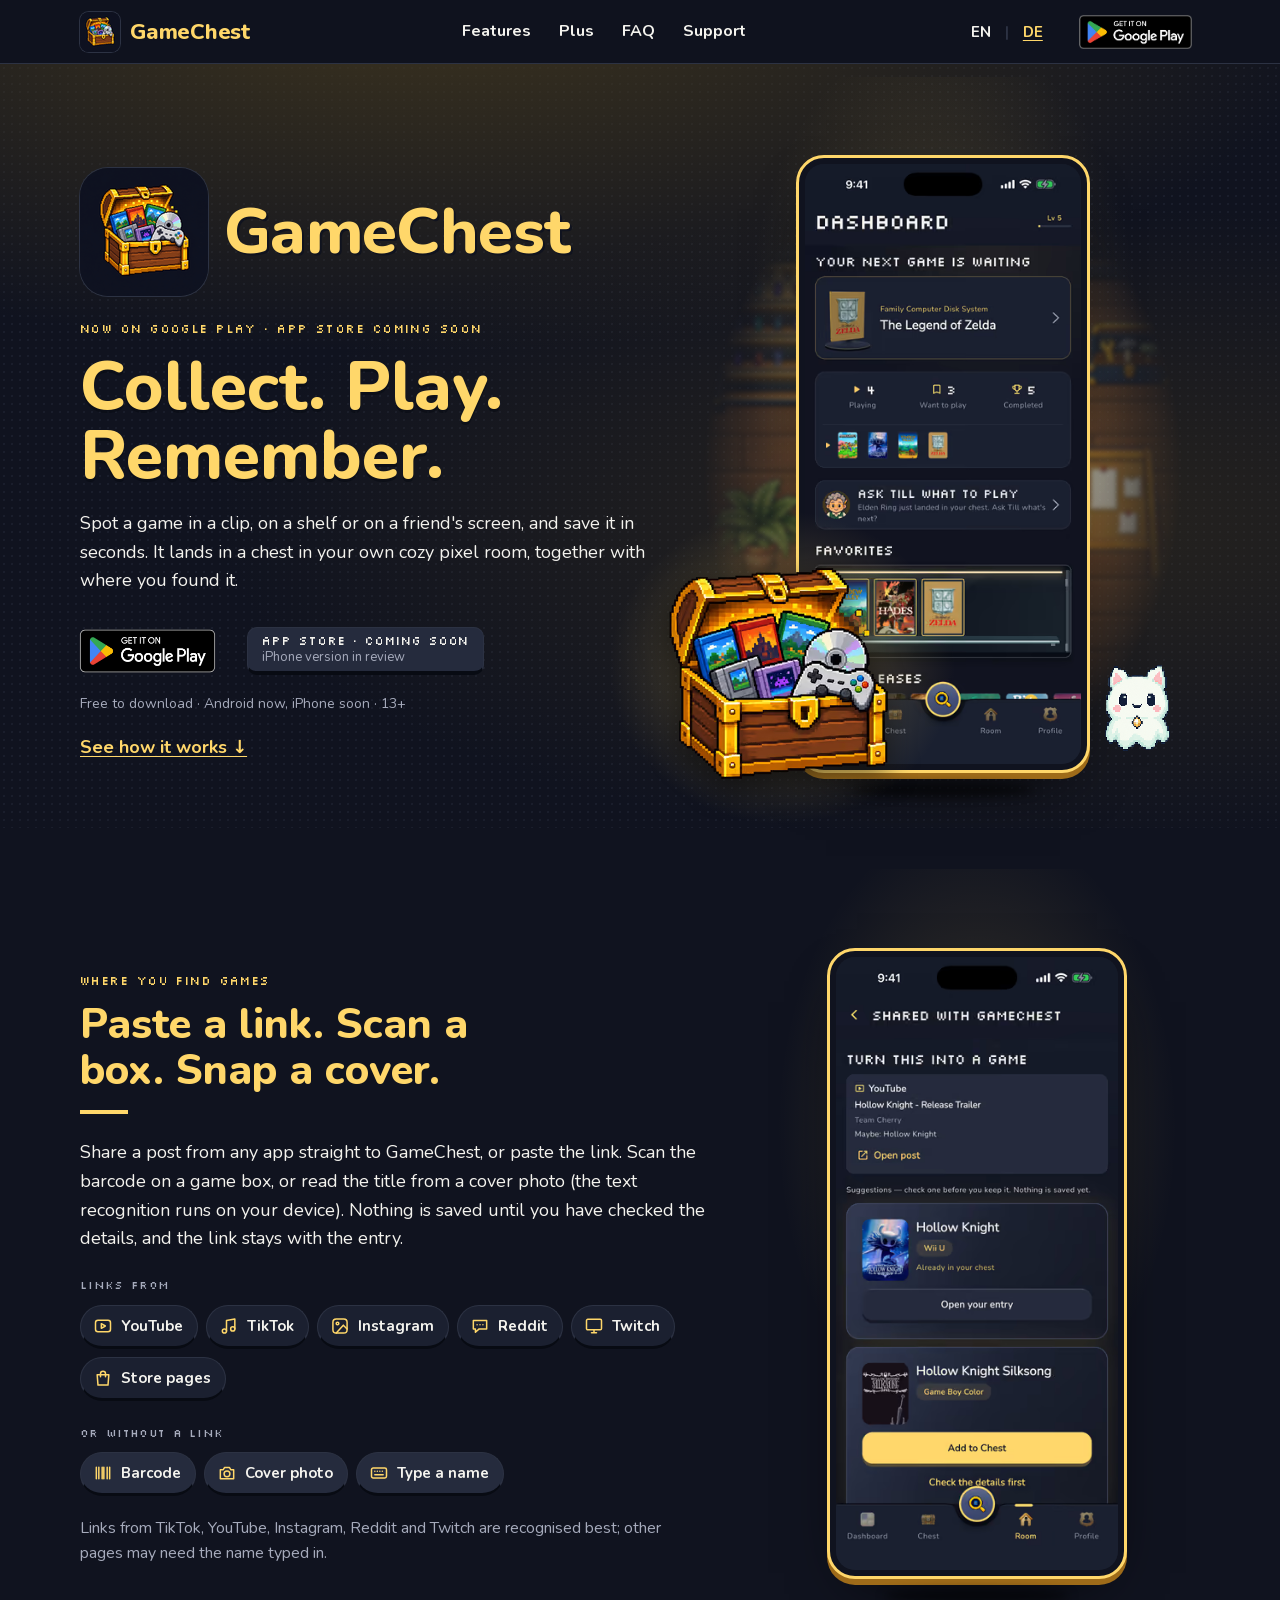
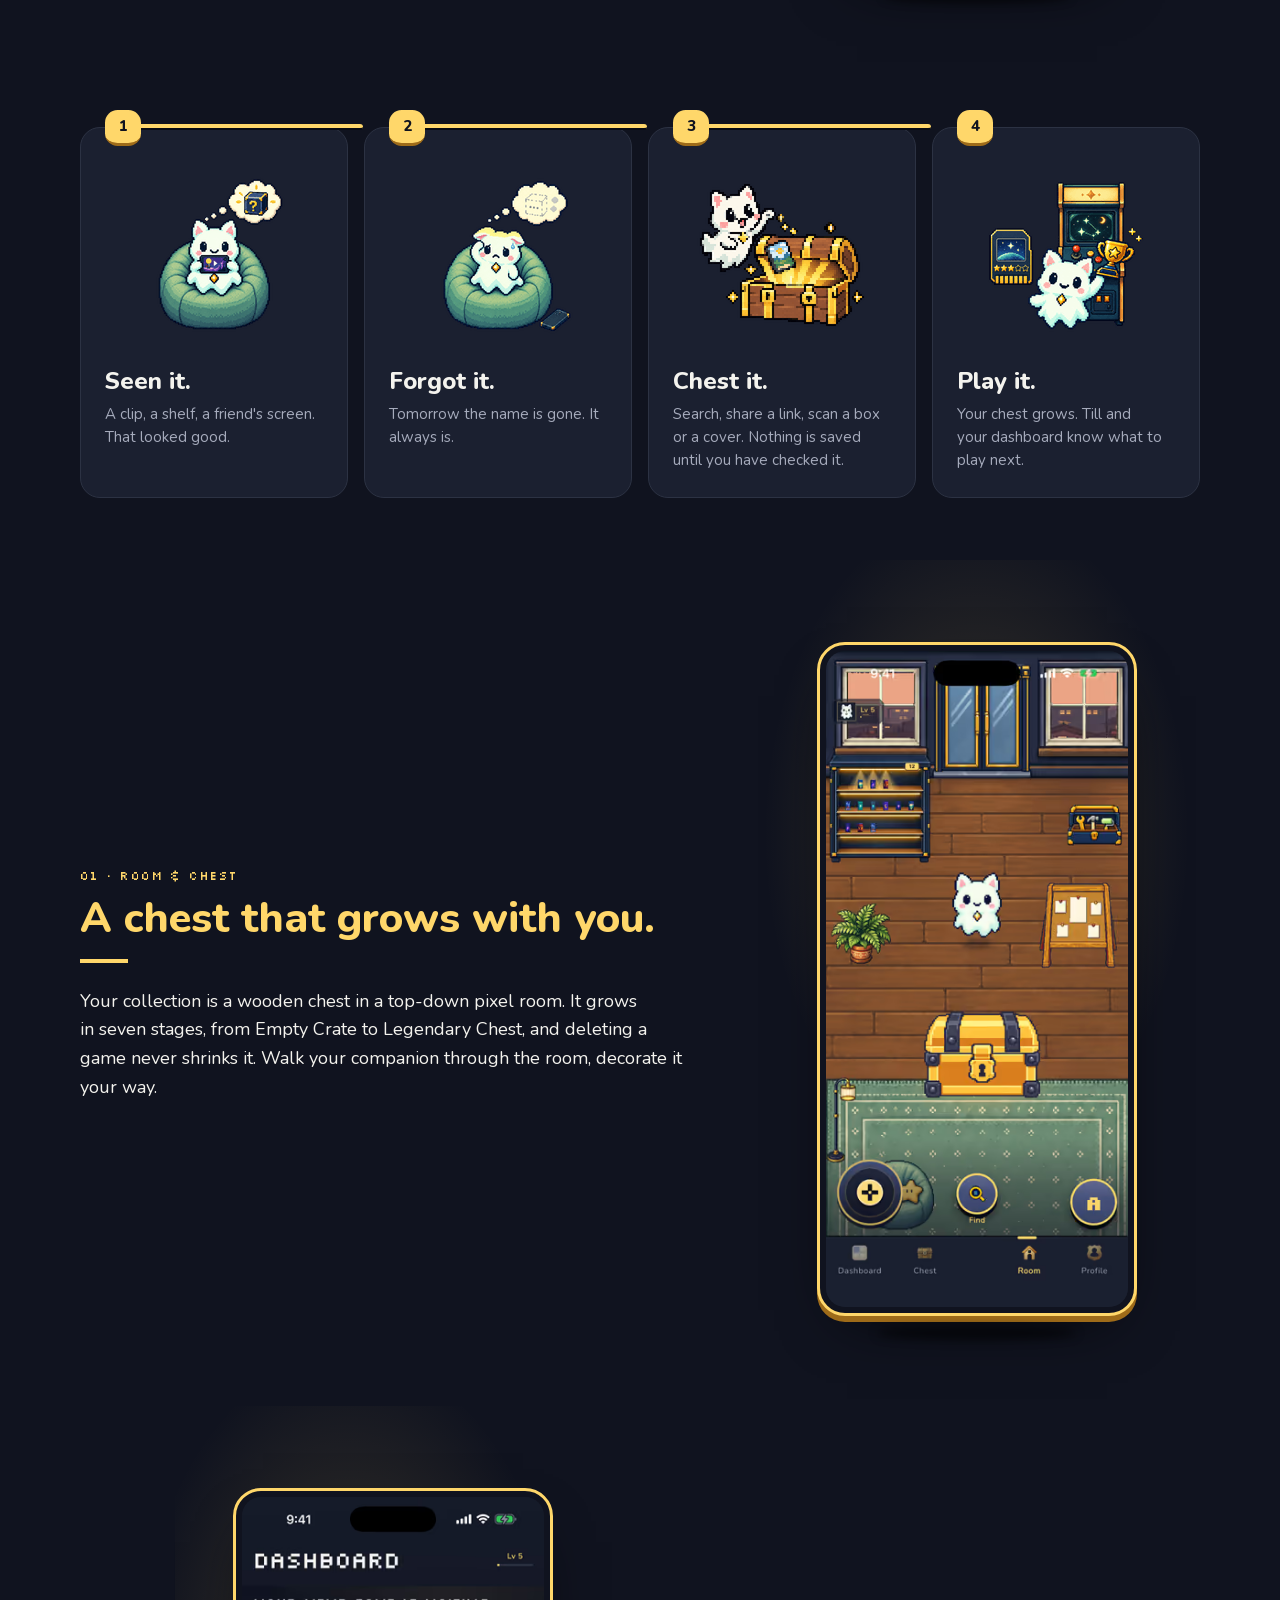
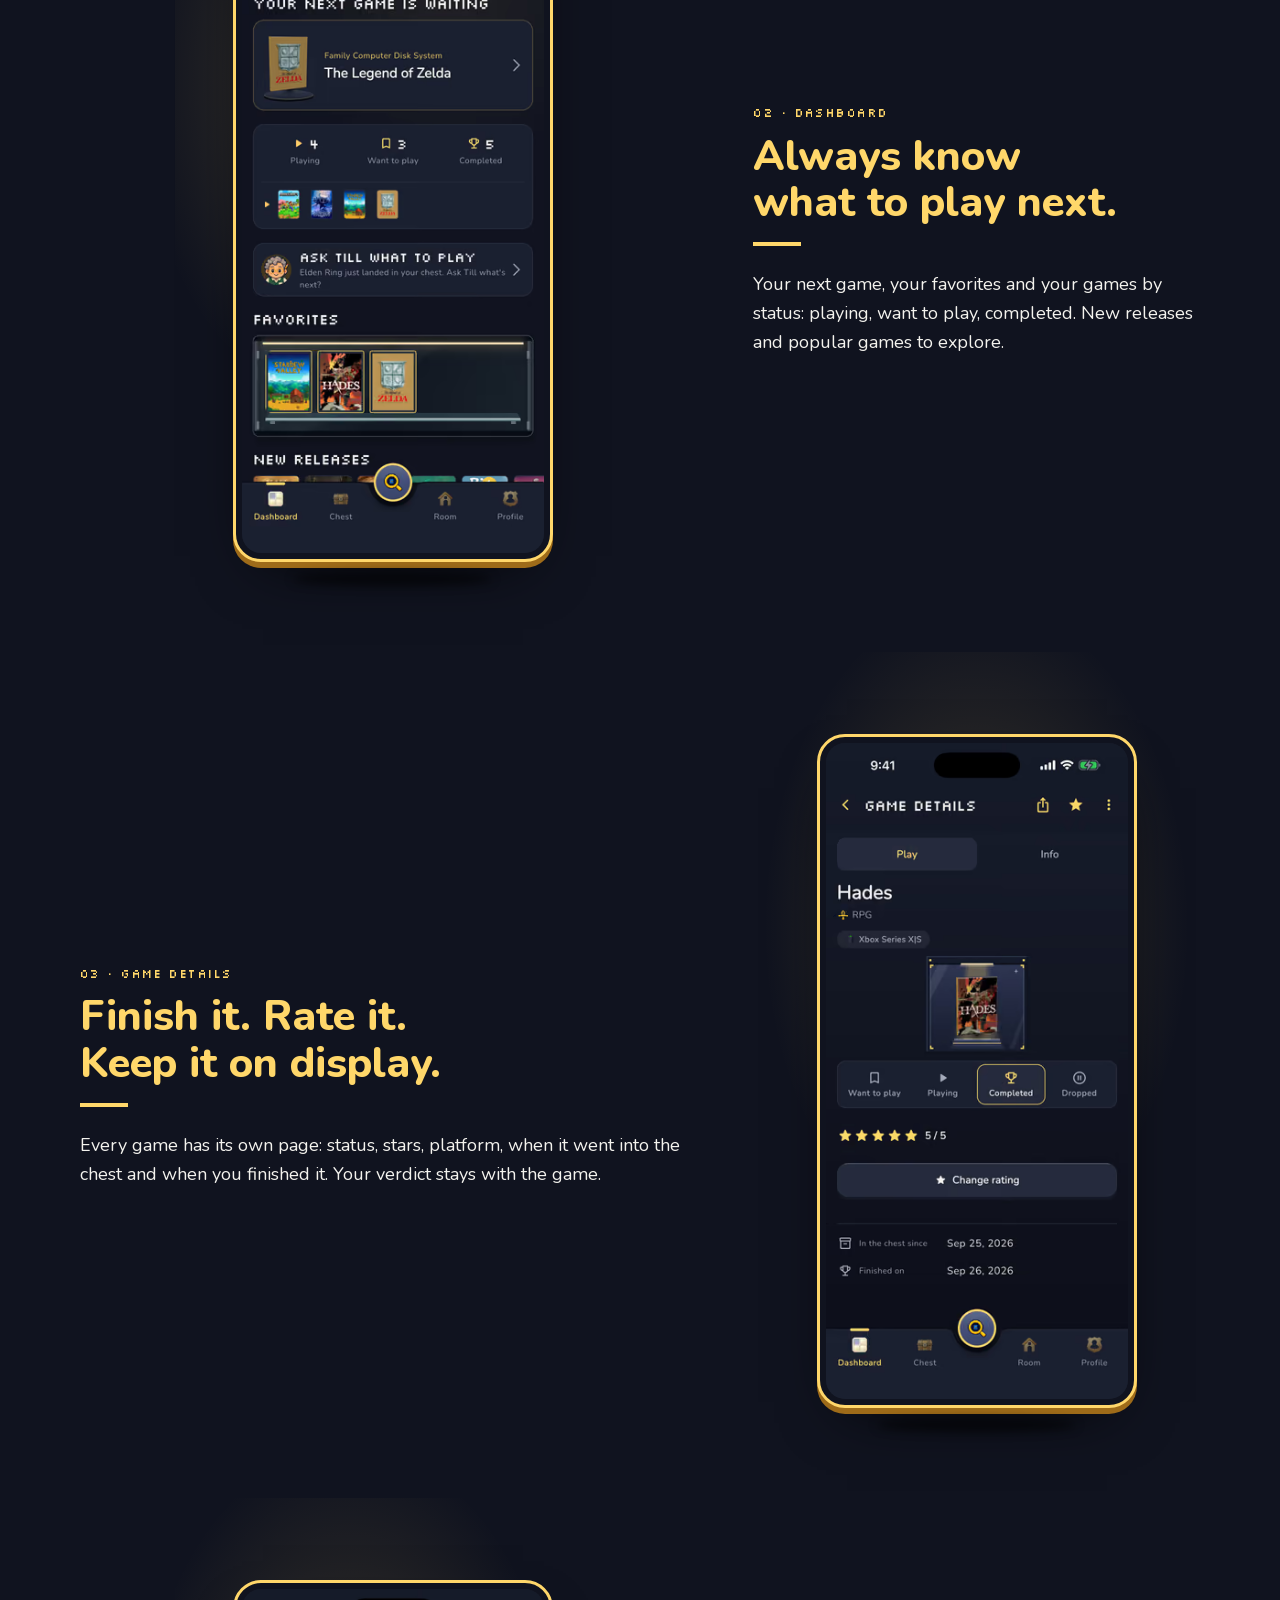
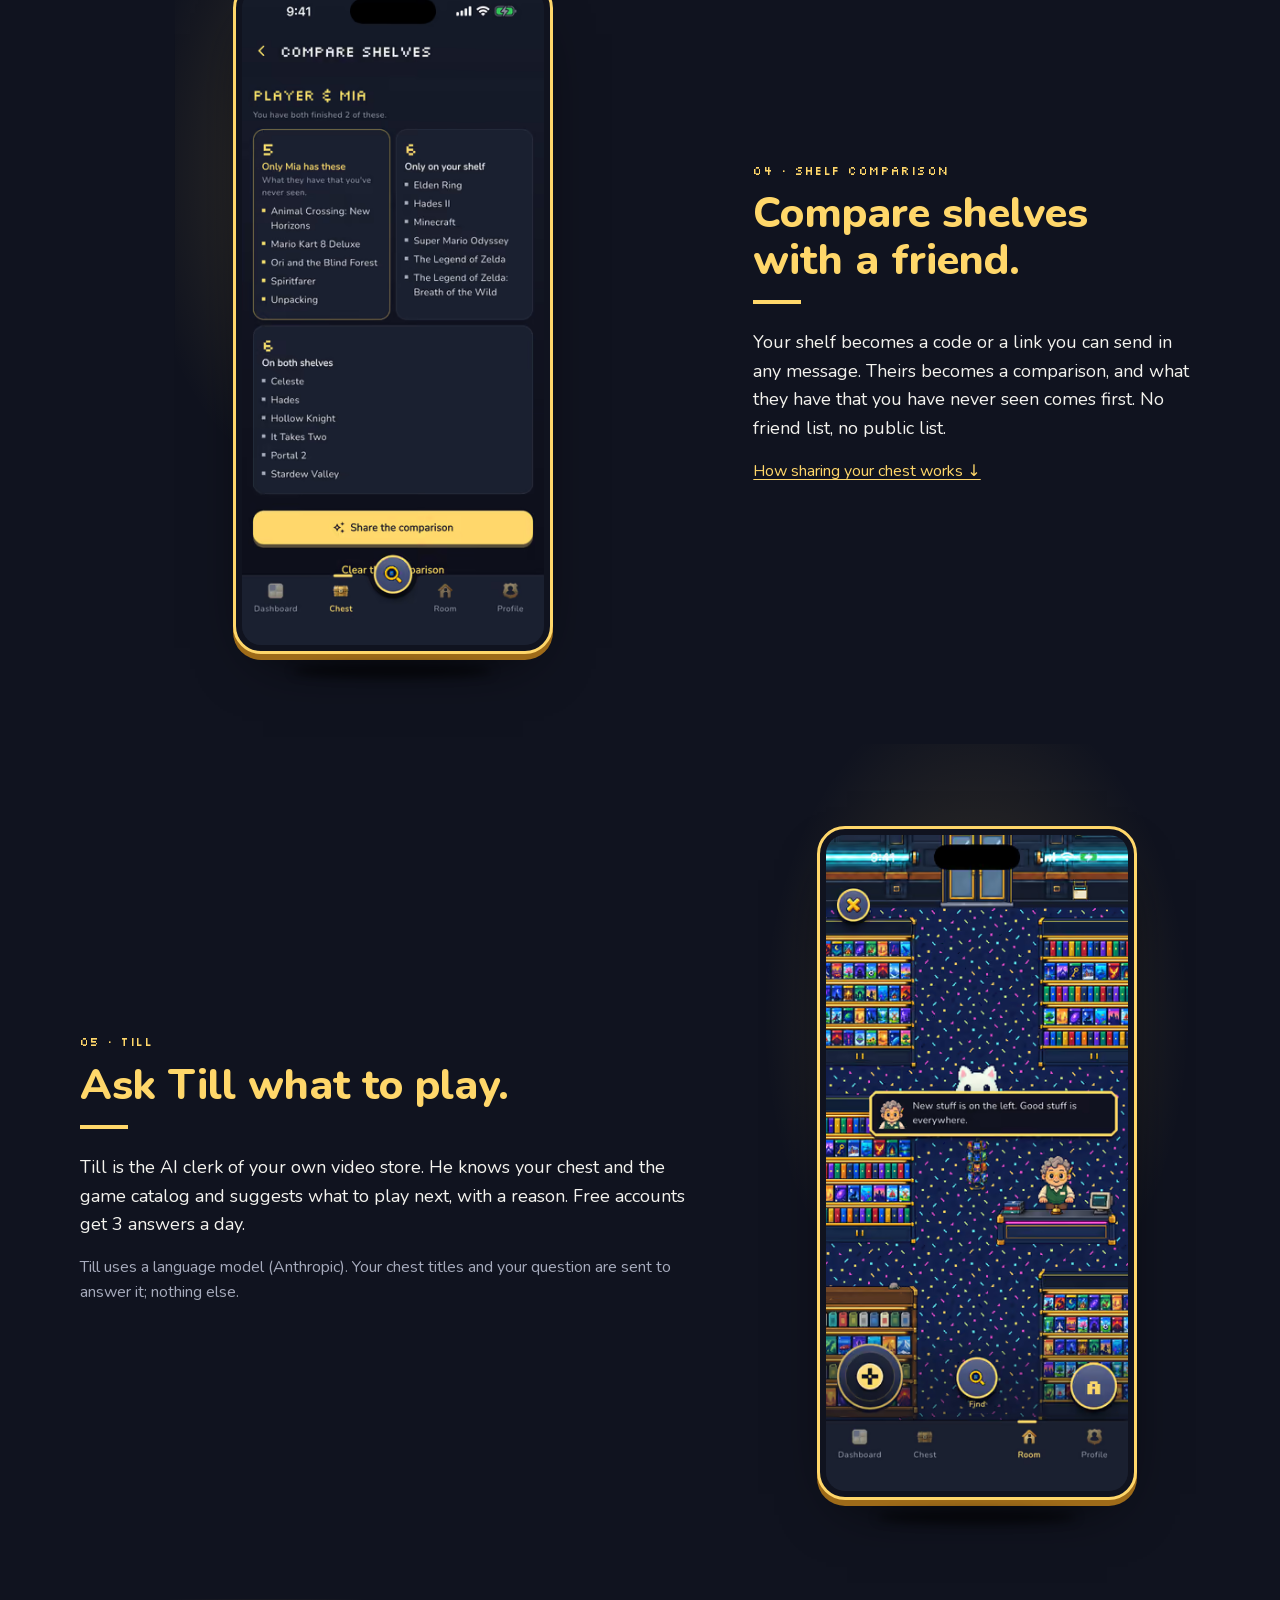
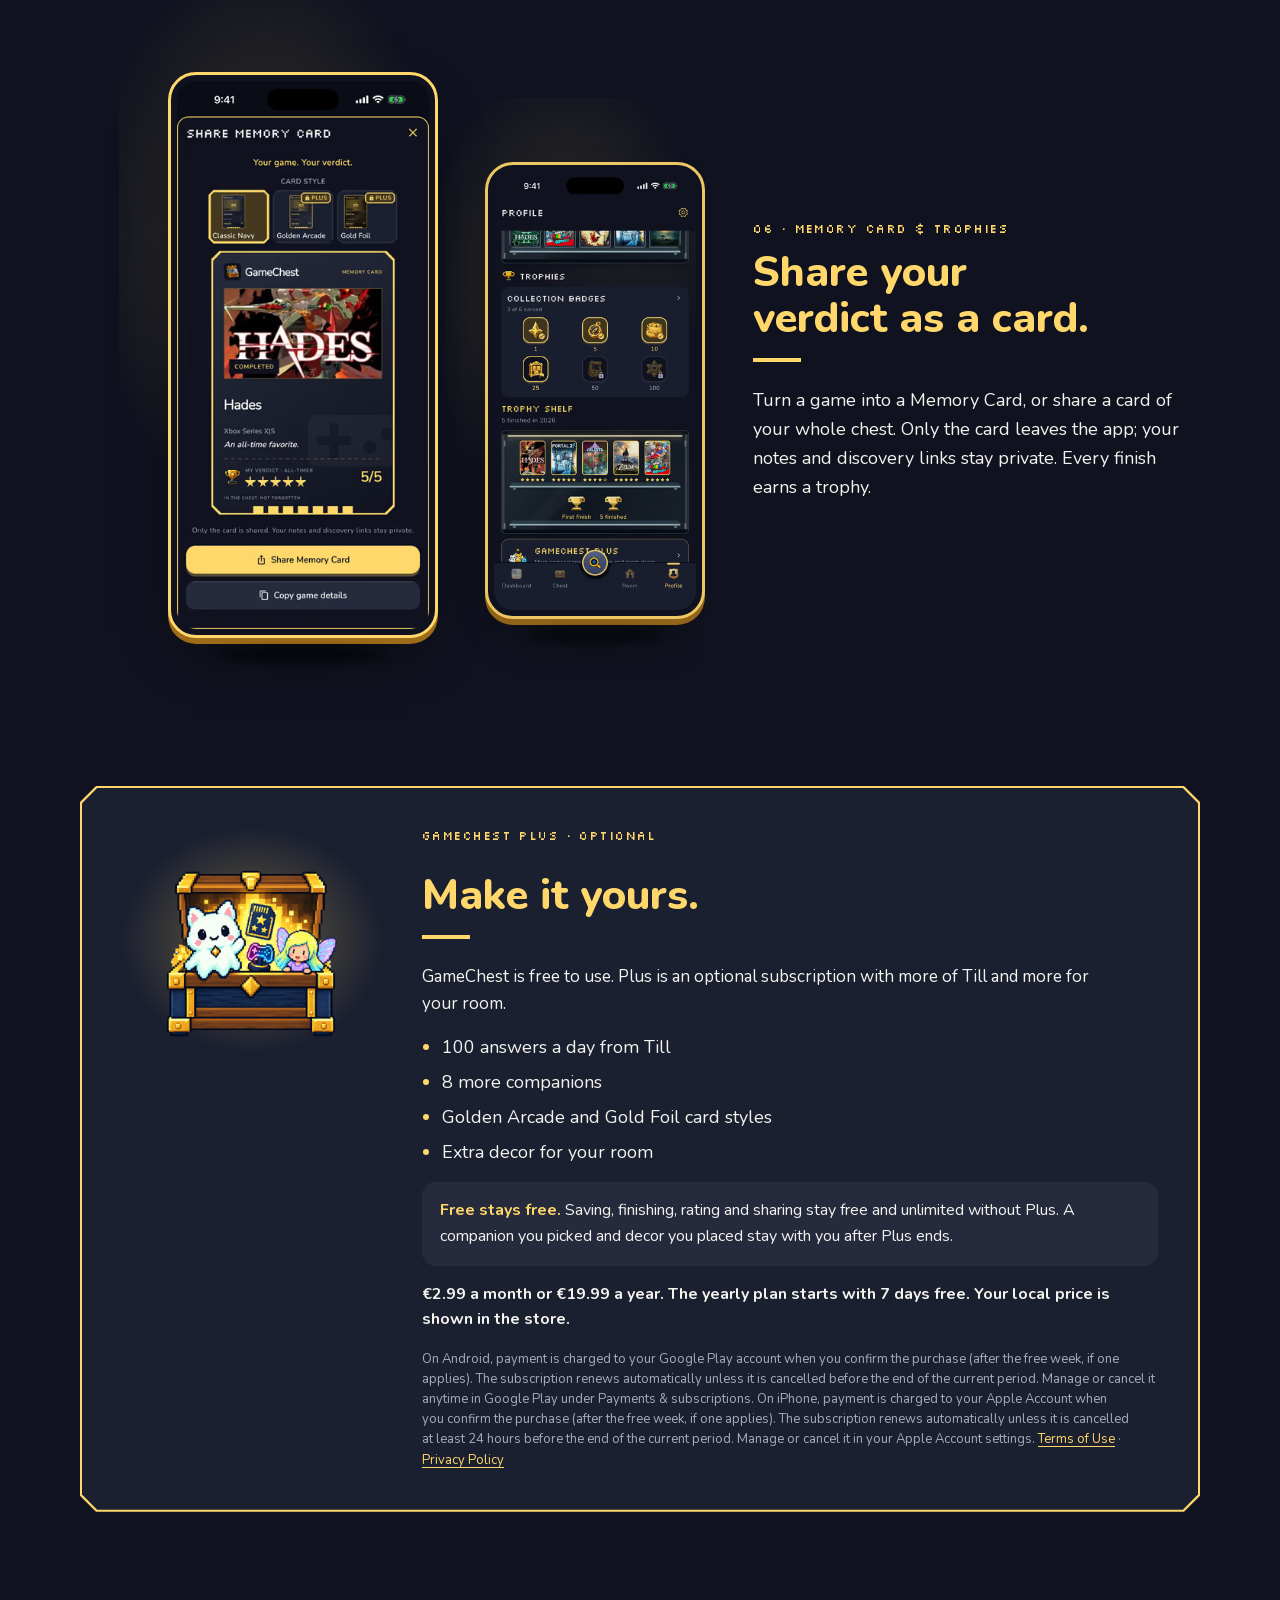
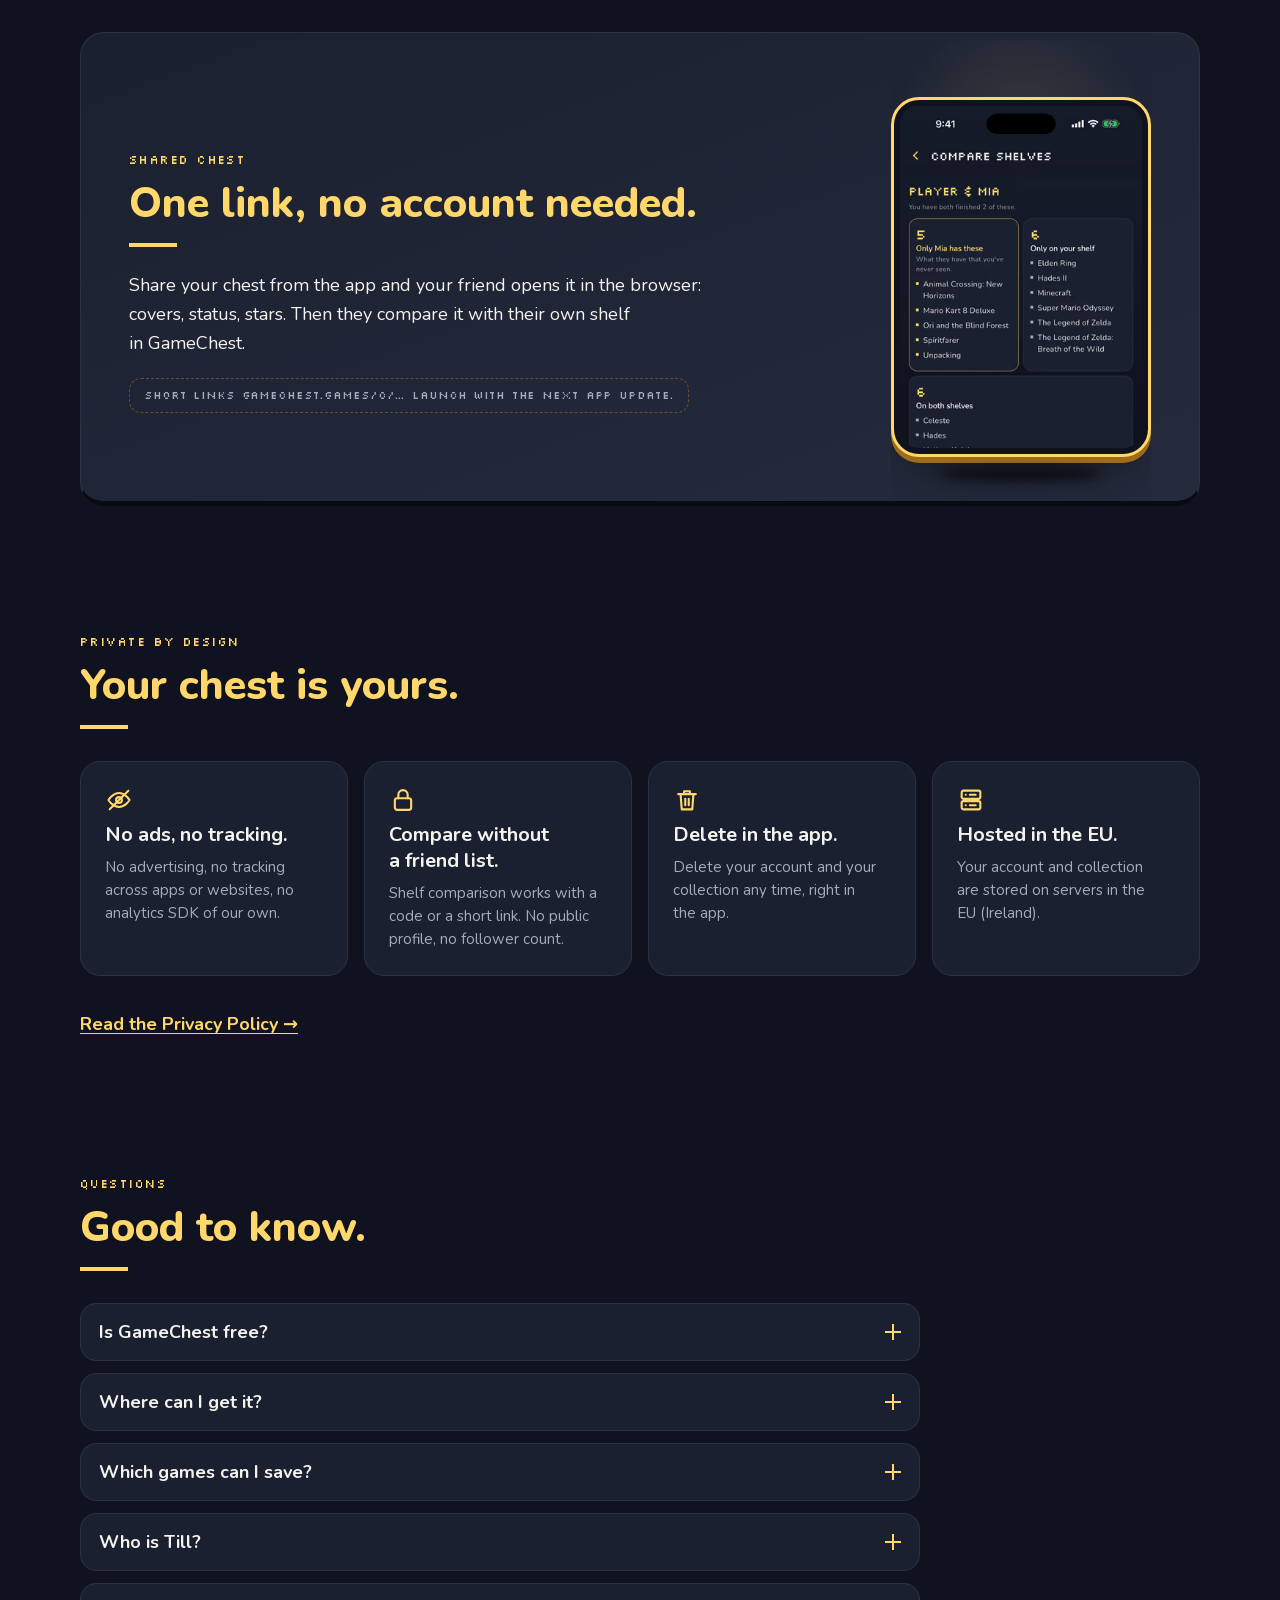
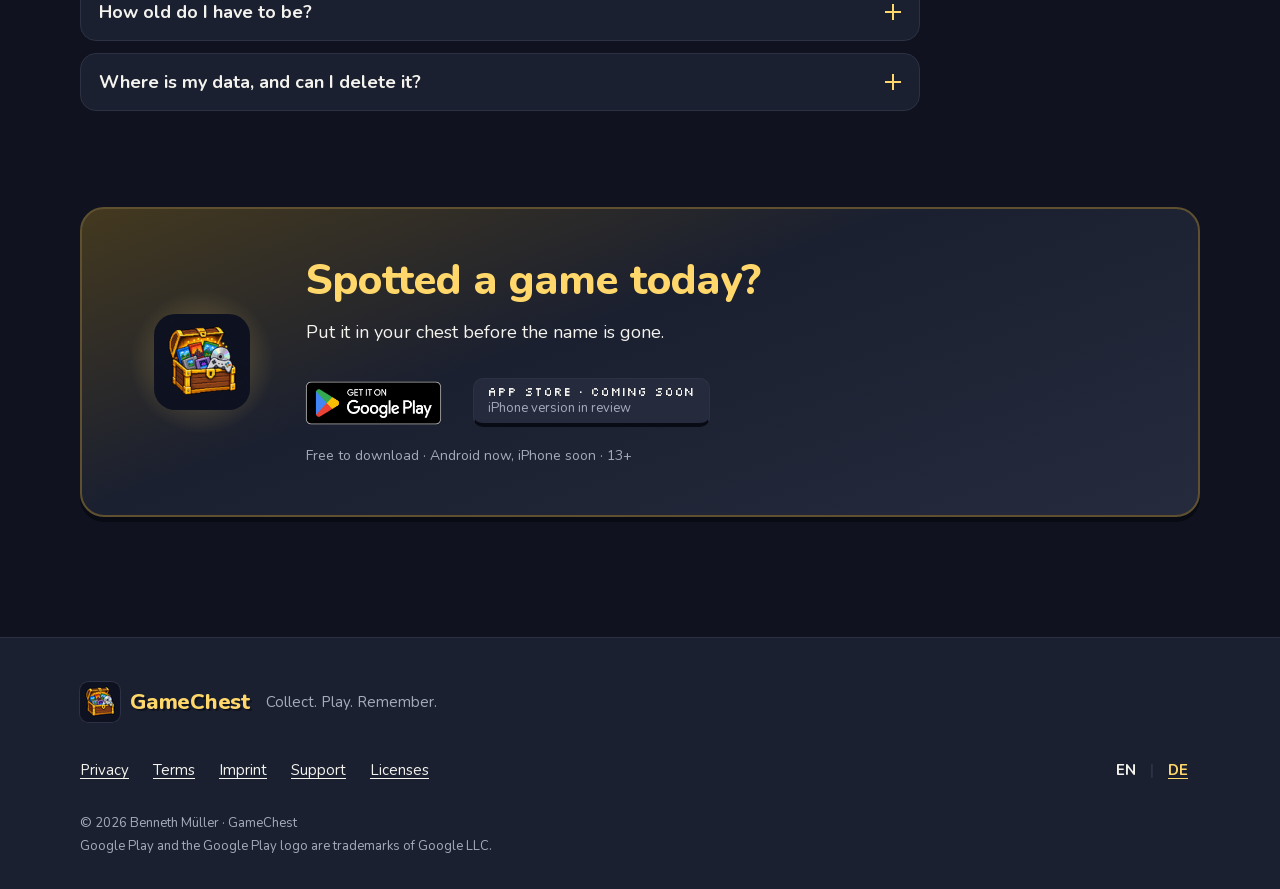
==== commit f22c3712: "Google-Play-Badge bündig mit dem Text: transparenter Rand je Sprache ausgeglichen (EN 41 px, DE 0 px" ====
--- a/index.html
+++ b/index.html
@@ -1,4 +1,4 @@
-<!DOCTYPE html><html lang="en" class="nunito_c81cbedf-module__F6FspG__variable silkscreen_12bf01c6-module__xPTk9W__variable"><head><meta charSet="utf-8"/><meta name="viewport" content="width=device-width, initial-scale=1"/><link rel="preload" href="/_next/static/media/07454f8ad8aaac57-s.p.2kjei9psvcorz.woff2" as="font" crossorigin="" type="font/woff2"/><link rel="preload" href="/_next/static/media/37f34e4fcce0f2d4-s.p.3dosikwwiz7p4.woff2" as="font" crossorigin="" type="font/woff2"/><link rel="preload" href="/badges/google-play-en-us.png" as="image"/><style data-precedence="next" data-href="/_next/static/chunks/2km_xa4cpor5m.css /_next/static/chunks/282l-33soqger.css /_next/static/chunks/428090say7nkm.css /_next/static/chunks/01_dwk2x132pi.css">@font-face{font-family:Nunito;font-style:normal;font-weight:200 1000;font-display:swap;src:url(/_next/static/media/224e262ef877bfa4-s.1zkvd_innyig_.woff2)format("woff2");unicode-range:U+460-52F,U+1C80-1C8A,U+20B4,U+2DE0-2DFF,U+A640-A69F,U+FE2E-FE2F}@font-face{font-family:Nunito;font-style:normal;font-weight:200 1000;font-display:swap;src:url(/_next/static/media/7f11d98043fdedc9-s.2c8-7nzo1jf9r.woff2)format("woff2");unicode-range:U+301,U+400-45F,U+490-491,U+4B0-4B1,U+2116}@font-face{font-family:Nunito;font-style:normal;font-weight:200 1000;font-display:swap;src:url(/_next/static/media/e6d00ff86ef9e699-s.1vcas2uk12q5a.woff2)format("woff2");unicode-range:U+102-103,U+110-111,U+128-129,U+168-169,U+1A0-1A1,U+1AF-1B0,U+300-301,U+303-304,U+308-309,U+323,U+329,U+1EA0-1EF9,U+20AB}@font-face{font-family:Nunito;font-style:normal;font-weight:200 1000;font-display:swap;src:url(/_next/static/media/d8cb5ab3660140cd-s.2demiz2t05dx4.woff2)format("woff2");unicode-range:U+100-2BA,U+2BD-2C5,U+2C7-2CC,U+2CE-2D7,U+2DD-2FF,U+304,U+308,U+329,U+1D00-1DBF,U+1E00-1E9F,U+1EF2-1EFF,U+2020,U+20A0-20AB,U+20AD-20C0,U+2113,U+2C60-2C7F,U+A720-A7FF}@font-face{font-family:Nunito;font-style:normal;font-weight:200 1000;font-display:swap;src:url(/_next/static/media/07454f8ad8aaac57-s.p.2kjei9psvcorz.woff2)format("woff2");unicode-range:U+??,U+131,U+152-153,U+2BB-2BC,U+2C6,U+2DA,U+2DC,U+304,U+308,U+329,U+2000-206F,U+20AC,U+2122,U+2191,U+2193,U+2212,U+2215,U+FEFF,U+FFFD}@font-face{font-family:Nunito Fallback;src:local(Arial);ascent-override:99.71%;descent-override:34.82%;line-gap-override:0.0%;size-adjust:101.39%}.nunito_c81cbedf-module__F6FspG__className{font-family:Nunito,Nunito Fallback;font-style:normal}.nunito_c81cbedf-module__F6FspG__variable{--font-nunito:"Nunito", "Nunito Fallback"}
+<!DOCTYPE html><html lang="en" class="nunito_c81cbedf-module__F6FspG__variable silkscreen_12bf01c6-module__xPTk9W__variable"><head><meta charSet="utf-8"/><meta name="viewport" content="width=device-width, initial-scale=1"/><link rel="preload" href="/_next/static/media/07454f8ad8aaac57-s.p.2kjei9psvcorz.woff2" as="font" crossorigin="" type="font/woff2"/><link rel="preload" href="/_next/static/media/37f34e4fcce0f2d4-s.p.3dosikwwiz7p4.woff2" as="font" crossorigin="" type="font/woff2"/><link rel="preload" href="/badges/google-play-en-us.png" as="image"/><style data-precedence="next" data-href="/_next/static/chunks/2km_xa4cpor5m.css /_next/static/chunks/282l-33soqger.css /_next/static/chunks/3e9qvr8k-rogz.css /_next/static/chunks/01_dwk2x132pi.css">@font-face{font-family:Nunito;font-style:normal;font-weight:200 1000;font-display:swap;src:url(/_next/static/media/224e262ef877bfa4-s.1zkvd_innyig_.woff2)format("woff2");unicode-range:U+460-52F,U+1C80-1C8A,U+20B4,U+2DE0-2DFF,U+A640-A69F,U+FE2E-FE2F}@font-face{font-family:Nunito;font-style:normal;font-weight:200 1000;font-display:swap;src:url(/_next/static/media/7f11d98043fdedc9-s.2c8-7nzo1jf9r.woff2)format("woff2");unicode-range:U+301,U+400-45F,U+490-491,U+4B0-4B1,U+2116}@font-face{font-family:Nunito;font-style:normal;font-weight:200 1000;font-display:swap;src:url(/_next/static/media/e6d00ff86ef9e699-s.1vcas2uk12q5a.woff2)format("woff2");unicode-range:U+102-103,U+110-111,U+128-129,U+168-169,U+1A0-1A1,U+1AF-1B0,U+300-301,U+303-304,U+308-309,U+323,U+329,U+1EA0-1EF9,U+20AB}@font-face{font-family:Nunito;font-style:normal;font-weight:200 1000;font-display:swap;src:url(/_next/static/media/d8cb5ab3660140cd-s.2demiz2t05dx4.woff2)format("woff2");unicode-range:U+100-2BA,U+2BD-2C5,U+2C7-2CC,U+2CE-2D7,U+2DD-2FF,U+304,U+308,U+329,U+1D00-1DBF,U+1E00-1E9F,U+1EF2-1EFF,U+2020,U+20A0-20AB,U+20AD-20C0,U+2113,U+2C60-2C7F,U+A720-A7FF}@font-face{font-family:Nunito;font-style:normal;font-weight:200 1000;font-display:swap;src:url(/_next/static/media/07454f8ad8aaac57-s.p.2kjei9psvcorz.woff2)format("woff2");unicode-range:U+??,U+131,U+152-153,U+2BB-2BC,U+2C6,U+2DA,U+2DC,U+304,U+308,U+329,U+2000-206F,U+20AC,U+2122,U+2191,U+2193,U+2212,U+2215,U+FEFF,U+FFFD}@font-face{font-family:Nunito Fallback;src:local(Arial);ascent-override:99.71%;descent-override:34.82%;line-gap-override:0.0%;size-adjust:101.39%}.nunito_c81cbedf-module__F6FspG__className{font-family:Nunito,Nunito Fallback;font-style:normal}.nunito_c81cbedf-module__F6FspG__variable{--font-nunito:"Nunito", "Nunito Fallback"}
 @font-face{font-family:Silkscreen;font-style:normal;font-weight:400;font-display:swap;src:url(/_next/static/media/26e9340776e0c8e8-s.3-pcjiz3ygyf8.woff2)format("woff2");unicode-range:U+100-2BA,U+2BD-2C5,U+2C7-2CC,U+2CE-2D7,U+2DD-2FF,U+304,U+308,U+329,U+1D00-1DBF,U+1E00-1E9F,U+1EF2-1EFF,U+2020,U+20A0-20AB,U+20AD-20C0,U+2113,U+2C60-2C7F,U+A720-A7FF}@font-face{font-family:Silkscreen;font-style:normal;font-weight:400;font-display:swap;src:url(/_next/static/media/37f34e4fcce0f2d4-s.p.3dosikwwiz7p4.woff2)format("woff2");unicode-range:U+??,U+131,U+152-153,U+2BB-2BC,U+2C6,U+2DA,U+2DC,U+304,U+308,U+329,U+2000-206F,U+20AC,U+2122,U+2191,U+2193,U+2212,U+2215,U+FEFF,U+FFFD}@font-face{font-family:Silkscreen Fallback;src:local(Arial);ascent-override:68.84%;descent-override:16.71%;line-gap-override:0.0%;size-adjust:149.62%}.silkscreen_12bf01c6-module__xPTk9W__className{font-family:Silkscreen,Silkscreen Fallback;font-style:normal;font-weight:400}.silkscreen_12bf01c6-module__xPTk9W__variable{--font-silkscreen:"Silkscreen", "Silkscreen Fallback"}
 .legal-prose{max-width:68ch;color:var(--legal-ink);overflow-wrap:break-word;font-size:1.0625rem;line-height:1.65}.legal-prose h2{color:var(--legal-accent);margin:2.25rem 0 .5rem;scroll-margin-top:88px;font-size:1.3125rem;line-height:1.3}.legal-prose h3{color:var(--legal-accent-2);margin:1.5rem 0 .375rem;font-size:1.125rem;line-height:1.35}.legal-prose p,.legal-prose ul,.legal-prose ol{margin:0 0 .875rem}.legal-prose ul,.legal-prose ol{padding-left:1.375rem}.legal-prose li{margin:.25rem 0}.legal-meta{color:var(--legal-muted);margin:0 0 1.25rem;font-size:.9375rem}.legal-note{border-left:4px solid var(--legal-note);background:var(--legal-note-bg);border-radius:8px;margin:0 0 1.5rem;padding:.75rem 1rem;font-size:.9375rem}.legal-note p{margin:0}.legal-ph{background:var(--legal-ph-bg);color:var(--legal-accent);-webkit-hyphens:manual;hyphens:manual;-webkit-box-decoration-break:clone;box-decoration-break:clone;border-radius:4px;padding:0 .25rem;font-weight:700}.legal-address{font-style:normal}.legal-toc{background:var(--legal-surface);border:1px solid var(--legal-border);border-radius:14px;margin:0 0 1.5rem;padding:.875rem 1.25rem}.legal-toc-title{margin:0 0 .25rem;font-weight:700}.legal-toc ul{margin:0;padding:0;list-style:none}.legal-toc a{padding:.25rem 0;display:inline-block}.legal-table-wrap{margin:.625rem 0 1rem}.legal-table{border-collapse:collapse;width:100%;font-size:.9375rem}.legal-table th,.legal-table td{text-align:left;vertical-align:top;border-bottom:1px solid var(--legal-border);padding:.5rem}.legal-table th{color:var(--legal-accent-2);font-weight:700}@media (max-width:559.98px){.legal-table thead{clip-path:inset(50%);width:1px;height:1px;position:absolute;overflow:hidden}.legal-table,.legal-table tbody,.legal-table tr,.legal-table td{width:100%;display:block}.legal-table tr{border-bottom:1px solid var(--legal-border);padding:.5rem 0}.legal-table td{border:0;padding:.1875rem 0}.legal-table td:before{content:attr(data-label);color:var(--legal-accent-2);font-size:.8125rem;font-weight:700;display:block}}
 :root{--lightningcss-light: ;--lightningcss-dark:initial;color-scheme:dark;--g-bg:#10131f;--g-panel:#1b2030;--g-elevated:#252b3d;--g-border:#2c3243;--g-ink:#f4f3ee;--g-muted:#a6abbc;--g-gold:#ffd76a;--g-amber:#ffcd68;--g-gold-sel:#44391f;--g-mint:#c4f280;--g-btn-edge:#ffe4af;--g-btn-text:#342419;--g-btn-shadow:#805337;--g-glow-in:#ffd76a55;--g-glow-out:#ffd76a00;--font-body:var(--font-nunito), system-ui, -apple-system, "Segoe UI", Roboto, Arial, sans-serif;--font-label:var(--font-silkscreen), ui-monospace, monospace;--font-display:var(--font-nunito), system-ui, -apple-system, "Segoe UI", Roboto, Arial, sans-serif;--g-deep:#080b13;--g-card-edge:#5f5130;--g-coin-edge:#9e6b19;--g-light-edge:#fff0b5;--container:1120px;--gutter:16px;--header-h:64px;--section-gap:96px;--radius-card:20px;--bevel:10px;--legal-ink:var(--g-ink);--legal-muted:var(--g-muted);--legal-accent:var(--g-gold);--legal-accent-2:var(--g-amber);--legal-surface:var(--g-elevated);--legal-border:var(--g-border);--legal-note:var(--g-mint);--legal-note-bg:#c4f28014;--legal-ph-bg:#ffd76a29}@media (min-width:481px){:root{--gutter:24px}}@media (min-width:768px){:root{--section-gap:120px}}@media (min-width:1025px){:root{--gutter:32px}}*,:before,:after{box-sizing:border-box}html{-moz-text-size-adjust:100%;text-size-adjust:100%;scroll-padding-top:calc(var(--header-h) + 16px)}@media (prefers-reduced-motion:no-preference){html{scroll-behavior:smooth}}body{background:var(--g-bg);color:var(--g-ink);font-family:var(--font-body);overflow-wrap:break-word;margin:0;font-size:1.0625rem;line-height:1.6}@media (min-width:768px){body{font-size:1.125rem}}img,picture,svg{max-width:100%;display:block}img{height:auto}h1,h2,h3{text-wrap:balance;margin:0;font-weight:800}p{text-wrap:pretty;margin:0}a{color:var(--g-gold);text-underline-offset:3px;text-decoration-thickness:1px}a:hover{text-decoration-thickness:2px}:focus-visible{outline:3px solid var(--g-mint);outline-offset:3px;border-radius:4px}.container{width:100%;max-width:calc(var(--container) + 2 * var(--gutter));padding-inline:var(--gutter);margin-inline:auto}.visually-hidden{clip-path:inset(50%);white-space:nowrap;border:0;width:1px;height:1px;margin:-1px;padding:0;overflow:hidden;position:absolute!important}.skip-link{z-index:100;background:var(--g-amber);color:var(--g-btn-text);font-family:var(--font-display);border:2px solid var(--g-btn-edge);border-bottom:5px solid var(--g-btn-shadow);border-radius:16px;padding:12px 16px;font-size:1.25rem;font-weight:800;text-decoration:none;position:absolute;top:-100px;left:12px}.skip-link:focus{top:12px}.pixel{image-rendering:pixelated}.eyebrow{font-family:var(--font-label);letter-spacing:.12em;text-transform:uppercase;color:var(--g-gold);margin:0 0 12px;font-size:.6875rem;line-height:1.4;display:inline-block}@media (min-width:768px){.eyebrow{font-size:.75rem}}.h2{font-family:var(--font-display);color:var(--g-gold);font-size:2rem;font-weight:800;line-height:1.15}.h2:after{content:"";background:var(--g-gold);width:48px;height:4px;margin-top:16px;display:block}.h2.center:after{margin-inline:auto}@media (min-width:768px){.h2{font-size:2.625rem;line-height:1.1}}.h3{font-family:var(--font-display);color:var(--g-ink);font-size:1.375rem;font-weight:800;line-height:1.3}@media (min-width:768px){.h3{font-size:1.5rem}}.muted{color:var(--g-muted);font-size:.9375rem;line-height:1.55}@media (min-width:768px){.muted{font-size:1rem}}.btn{min-height:54px;font:inherit;font-family:var(--font-display);text-align:center;border-radius:16px;justify-content:center;align-items:center;gap:8px;padding:12px 22px;font-size:1.25rem;font-weight:800;line-height:1.2;text-decoration:none;transition:transform .12s cubic-bezier(.33,1,.68,1),border-bottom-width .12s cubic-bezier(.33,1,.68,1);display:inline-flex}.btn-secondary{background:var(--g-elevated);color:var(--g-ink);border:1.4px solid var(--g-border);border-bottom:5px solid var(--g-deep)}a.btn-secondary:hover{border-color:var(--g-gold);border-bottom-color:var(--g-deep)}.btn-primary{background:var(--g-amber);color:var(--g-btn-text);border:2px solid var(--g-btn-edge);border-bottom:5px solid var(--g-btn-shadow);box-shadow:inset 0 1px #ffffff38}a.btn-primary:hover{filter:brightness(1.04)}a.btn-primary:active,a.btn-secondary:active{border-bottom-width:1.5px;transition-duration:80ms;transform:translateY(3.5px)}@media (prefers-reduced-motion:reduce){.btn{transition:none}}.coin{z-index:1;background:var(--g-gold);border-bottom:3px solid var(--g-coin-edge);width:32px;height:32px;color:var(--g-bg);font-family:var(--font-body);border-radius:35%;flex:none;justify-content:center;align-items:center;font-size:.875rem;font-weight:800;line-height:1;display:inline-flex;position:relative}.coin--done{color:#0000}.coin--done:after{content:"";border:solid var(--g-bg);border-width:0 3px 3px 0;width:6px;height:11px;position:absolute;transform:translateY(-2px)rotate(45deg)}.coin--current{outline:2px solid var(--g-light-edge);outline-offset:-2px}@media (min-width:768px){.coin{width:36px;height:36px;font-size:.9375rem}}.rail{z-index:0;background:var(--g-elevated);border-bottom:2px solid var(--g-deep);pointer-events:none;border-radius:3px;height:6px;position:absolute}.rail--gold{background:var(--g-gold)}.prose a{text-decoration:underline}
@@ -18,6 +18,6 @@
 .LegalLayout-module__f35WTa__wrap{max-width:calc(760px + 2 * var(--gutter));padding-top:32px}.LegalLayout-module__f35WTa__card{background:var(--g-panel);border:1px solid var(--g-border);border-radius:var(--radius-card);max-width:none;padding:28px 18px 32px}.LegalLayout-module__f35WTa__card>:first-child{margin-top:0}.LegalLayout-module__f35WTa__h1{-webkit-hyphens:auto;hyphens:auto;color:var(--g-gold);margin:0 0 8px;font-size:1.75rem;line-height:1.15}.LegalLayout-module__f35WTa__h1+:not(p){margin-top:20px}@media (max-width:479.98px){.LegalLayout-module__f35WTa__card{-webkit-hyphens:auto;hyphens:auto}}@media (min-width:768px){.LegalLayout-module__f35WTa__wrap{padding-top:56px}.LegalLayout-module__f35WTa__card{padding:40px 48px 48px}.LegalLayout-module__f35WTa__h1{font-size:2.5rem}}
 .confirm-module__qiK0PW__page{min-height:100svh;padding:32px var(--gutter);background:radial-gradient(60% 40% at 50% 0%, var(--g-glow-in), var(--g-glow-out)), var(--g-bg);place-items:center;display:grid}.confirm-module__qiK0PW__card{background:var(--g-panel);border:1.4px solid var(--g-border);border-bottom:6px solid var(--g-deep);border-radius:var(--radius-card);text-align:center;width:100%;max-width:420px;padding:28px 24px 24px}.confirm-module__qiK0PW__brand{color:var(--g-ink);margin-bottom:20px;text-decoration:none;display:inline-flex}.confirm-module__qiK0PW__panel[hidden],.confirm-module__qiK0PW__panel [hidden]{display:none!important}.confirm-module__qiK0PW__art{width:120px;height:120px;margin:0 auto 16px;display:block}.confirm-module__qiK0PW__art img{width:100%;height:100%}.confirm-module__qiK0PW__eyebrow{font-family:var(--font-display);letter-spacing:.12em;text-transform:uppercase;color:var(--g-gold);margin:0 0 8px;font-size:.75rem;font-weight:800}.confirm-module__qiK0PW__title{font-family:var(--font-display);color:var(--g-gold);outline:none;margin:0 0 12px;font-size:2rem;font-weight:800;line-height:1.15}.confirm-module__qiK0PW__body{color:var(--g-ink);margin:0 0 24px;font-size:1.0625rem;line-height:1.55}.confirm-module__qiK0PW__actions{gap:12px;display:grid}.confirm-module__qiK0PW__full{cursor:pointer;width:100%}button.confirm-module__qiK0PW__full:active{border-bottom-width:1.5px;transition-duration:80ms;transform:translateY(3.5px)}button.confirm-module__qiK0PW__full:disabled{opacity:.6;cursor:progress}.confirm-module__qiK0PW__small{color:var(--g-muted);margin:8px 0 0;font-size:.875rem;line-height:1.45}.confirm-module__qiK0PW__small a{color:var(--g-gold)}.confirm-module__qiK0PW__form{text-align:left;gap:8px;display:grid}.confirm-module__qiK0PW__label{color:var(--g-ink);font-size:.95rem;font-weight:700}.confirm-module__qiK0PW__input{min-height:52px;font:inherit;color:var(--g-ink);background:var(--g-elevated);border:1.4px solid var(--g-border);border-radius:14px;margin-bottom:8px;padding:12px 14px;font-size:1rem}.confirm-module__qiK0PW__input:focus-visible{outline:3px solid var(--g-mint);outline-offset:2px}.confirm-module__qiK0PW__hint{color:var(--g-ink);border:1px solid var(--g-card-edge);background:#ffd76a1f;border-radius:12px;margin:0 0 8px;padding:10px 12px;font-size:.925rem}.confirm-module__qiK0PW__actions+.confirm-module__qiK0PW__small{margin-top:16px}
 .chest-module__1ayScW__page{min-height:100svh;padding:20px var(--gutter) 0;background:radial-gradient(60% 30% at 50% 0, var(--g-glow-in), var(--g-glow-out)), var(--g-bg)}.chest-module__1ayScW__shell{width:100%;max-width:960px;margin:0 auto}.chest-module__1ayScW__brand{color:var(--g-ink);margin-bottom:16px;text-decoration:none;display:inline-flex}.chest-module__1ayScW__panel[hidden],.chest-module__1ayScW__panel [hidden]{display:none!important}.chest-module__1ayScW__head{text-align:center;justify-items:center;gap:8px;margin-bottom:20px;display:grid}@media (min-width:768px){.chest-module__1ayScW__head{text-align:left;grid-template-columns:auto 1fr;place-items:center start;gap:24px}}.chest-module__1ayScW__chest{width:96px;height:96px}.chest-module__1ayScW__chest img,.chest-module__1ayScW__chest picture{width:100%;height:100%;image-rendering:pixelated;display:block}@media (min-width:768px){.chest-module__1ayScW__chest{width:128px;height:128px}}.chest-module__1ayScW__chest[data-chest-art=empty],.chest-module__1ayScW__chest[data-chest-art=closed]{opacity:.55;filter:grayscale(.6)}.chest-module__1ayScW__eyebrow{font-family:var(--font-label);letter-spacing:.08em;text-transform:uppercase;color:var(--g-gold);margin:0 0 4px;font-size:11px}.chest-module__1ayScW__title{font-family:var(--font-display);color:var(--g-gold);overflow-wrap:anywhere;outline:none;margin:0 0 6px;font-size:1.75rem;font-weight:800;line-height:1.15}.chest-module__1ayScW__meta{color:var(--g-muted);margin:0;font-size:15px}.chest-module__1ayScW__body{color:var(--g-ink);margin:0 0 16px;font-size:1rem;line-height:1.55}.chest-module__1ayScW__small{color:var(--g-muted);margin:0;font-size:.875rem;line-height:1.45}.chest-module__1ayScW__small:empty{display:none}.chest-module__1ayScW__tiles{grid-template-columns:.8fr repeat(4,1fr);gap:8px;margin-bottom:20px;display:grid}.chest-module__1ayScW__tile{min-height:64px;font:inherit;color:var(--g-ink);background:var(--g-panel);border:1.4px solid var(--g-border);border-bottom:4px solid var(--g-deep);cursor:pointer;border-radius:12px;align-content:center;justify-items:center;gap:2px;padding:6px 4px;display:grid}.chest-module__1ayScW__tile[aria-pressed=true]{background:var(--g-gold-sel);border-color:var(--g-gold)}.chest-module__1ayScW__tile:disabled{opacity:.45;cursor:default}.chest-module__1ayScW__tile:focus-visible{outline:3px solid var(--g-mint);outline-offset:2px}.chest-module__1ayScW__tileGlyph{font-variant-emoji:text;font-size:14px;line-height:1}.chest-module__1ayScW__tile[data-filter=playing] .chest-module__1ayScW__tileGlyph{color:var(--g-mint)}.chest-module__1ayScW__tile[data-filter=completed] .chest-module__1ayScW__tileGlyph{color:var(--g-gold)}.chest-module__1ayScW__tile[data-filter=dropped] .chest-module__1ayScW__tileGlyph{color:var(--g-muted)}.chest-module__1ayScW__tileCount{font-family:var(--font-label);font-size:18px;line-height:1.1}.chest-module__1ayScW__tileLabel{color:var(--g-muted);text-align:center;font-size:11px;line-height:1.2}@media (max-width:359px){.chest-module__1ayScW__tiles{grid-template-columns:repeat(3,1fr)}}.chest-module__1ayScW__grid{grid-template-columns:repeat(auto-fill,minmax(104px,1fr));gap:16px 10px;margin:0;padding:0;list-style:none;display:grid}@media (min-width:640px){.chest-module__1ayScW__grid{grid-template-columns:repeat(auto-fill,minmax(112px,128px));gap:18px 14px}}.chest-module__1ayScW__card{min-width:0}.chest-module__1ayScW__card[hidden]{display:none}.chest-module__1ayScW__cover{aspect-ratio:3/4;background:var(--g-elevated);border:1px solid var(--g-border);border-radius:6px;position:relative;overflow:hidden}.chest-module__1ayScW__cover img{z-index:1;object-fit:cover;width:100%;height:100%;position:absolute;inset:0}.chest-module__1ayScW__hull{background:var(--g-panel);place-items:center;display:grid;position:absolute;inset:0}.chest-module__1ayScW__hullBand{background:var(--g-muted);opacity:.8;height:22%;position:absolute;inset:0 0 auto}.chest-module__1ayScW__cover[data-platform-kind=nintendo] .chest-module__1ayScW__hullBand{background:var(--g-amber)}.chest-module__1ayScW__cover[data-platform-kind=pc] .chest-module__1ayScW__hullBand{background:var(--g-mint)}.chest-module__1ayScW__hullInitial{font-family:var(--font-display);color:var(--g-muted);font-size:28px;font-weight:800}.chest-module__1ayScW__glyph{z-index:2;width:20px;height:20px;color:var(--g-btn-text);background:var(--g-gold);border:1.5px solid var(--g-bg);font-variant-emoji:text;border-radius:50%;place-items:center;font-size:10px;line-height:1;display:grid;position:absolute;top:4px;left:4px}.chest-module__1ayScW__glyph:empty{display:none}.chest-module__1ayScW__gameTitle{color:var(--g-ink);overflow-wrap:anywhere;-webkit-line-clamp:2;-webkit-box-orient:vertical;margin:6px 0 2px;font-size:13px;font-weight:700;line-height:1.3;display:-webkit-box;overflow:hidden}.chest-module__1ayScW__sub{color:var(--g-muted);margin:0;font-size:12px}.chest-module__1ayScW__sub[data-kind=stars]{letter-spacing:1px;color:var(--g-amber)}.chest-module__1ayScW__skeleton{aspect-ratio:3/4;background:var(--g-elevated);border-radius:6px}.chest-module__1ayScW__empty{color:var(--g-muted);margin:16px 0}@media (prefers-reduced-motion:no-preference){.chest-module__1ayScW__card{animation:.24s ease-out both chest-module__1ayScW__rise;animation-delay:calc(min(var(--i,0), 12) * 20ms)}}@keyframes chest-module__1ayScW__rise{0%{opacity:0;transform:translateY(8px)}}.chest-module__1ayScW__footer{color:var(--g-muted);text-align:center;margin:28px 0 16px;font-size:13px}.chest-module__1ayScW__footer a{color:var(--g-muted)}.chest-module__1ayScW__cta{margin:0 calc(-1 * var(--gutter));padding:12px var(--gutter) calc(12px + env(safe-area-inset-bottom));background:var(--g-panel);border-top:1px solid var(--g-border);text-align:center;gap:6px;display:grid;position:sticky;bottom:0}@media (min-width:900px){.chest-module__1ayScW__cta{border:1px solid var(--g-border);border-radius:var(--radius-card);margin:0 0 32px;position:static}}.chest-module__1ayScW__ctaButton{width:100%}@media (min-width:640px){.chest-module__1ayScW__ctaButton{justify-self:center;width:auto;min-width:320px}}.chest-module__1ayScW__ctaLinks{color:var(--g-muted);margin:0;font-size:14px}.chest-module__1ayScW__ctaLinks a,.chest-module__1ayScW__linkButton{color:var(--g-gold)}.chest-module__1ayScW__linkButton{font:inherit;cursor:pointer;background:0 0;border:0;padding:0;text-decoration:underline}.chest-module__1ayScW__state{text-align:center;justify-items:center;gap:8px;padding:24px 0 48px;display:grid}
-.StoreCta-module__rHBbvG__wrap{flex-direction:column;align-items:flex-start;gap:10px;display:flex}.StoreCta-module__rHBbvG__badges{flex-wrap:wrap;align-items:center;gap:8px 12px;display:flex}.StoreCta-module__rHBbvG__badge{border-radius:10px;line-height:0;display:inline-block}.StoreCta-module__rHBbvG__playImg{width:auto;height:64px;margin-left:-10px}.StoreCta-module__rHBbvG__compact .StoreCta-module__rHBbvG__playImg{height:50px;margin-left:0}.StoreCta-module__rHBbvG__soon{background:var(--g-elevated);border:1.4px solid var(--g-border);border-bottom:4px solid var(--g-deep);cursor:default;border-radius:10px;flex-direction:column;justify-content:center;max-width:100%;min-height:46px;margin:0;padding:5px 14px 6px;display:inline-flex}.StoreCta-module__rHBbvG__soonLabel{font-family:var(--font-label);letter-spacing:.08em;text-transform:uppercase;color:var(--g-ink);font-size:.75rem;line-height:1.3}.StoreCta-module__rHBbvG__soonNote{color:var(--g-muted);font-size:.8125rem;line-height:1.3}.StoreCta-module__rHBbvG__pill{cursor:default;-webkit-user-select:text;user-select:text;white-space:normal;text-align:left;max-width:100%;margin:0}.StoreCta-module__rHBbvG__subline{color:var(--g-muted);font-size:.875rem}
+.StoreCta-module__rHBbvG__wrap{flex-direction:column;align-items:flex-start;gap:10px;display:flex}.StoreCta-module__rHBbvG__badges{flex-wrap:wrap;align-items:center;gap:8px 12px;display:flex}.StoreCta-module__rHBbvG__badge{border-radius:10px;line-height:0;display:inline-block}.StoreCta-module__rHBbvG__playImg{width:auto;height:64px}.StoreCta-module__rHBbvG__compact .StoreCta-module__rHBbvG__playImg{height:50px}.StoreCta-module__rHBbvG__soon{background:var(--g-elevated);border:1.4px solid var(--g-border);border-bottom:4px solid var(--g-deep);cursor:default;border-radius:10px;flex-direction:column;justify-content:center;max-width:100%;min-height:46px;margin:0;padding:5px 14px 6px;display:inline-flex}.StoreCta-module__rHBbvG__soonLabel{font-family:var(--font-label);letter-spacing:.08em;text-transform:uppercase;color:var(--g-ink);font-size:.75rem;line-height:1.3}.StoreCta-module__rHBbvG__soonNote{color:var(--g-muted);font-size:.8125rem;line-height:1.3}.StoreCta-module__rHBbvG__pill{cursor:default;-webkit-user-select:text;user-select:text;white-space:normal;text-align:left;max-width:100%;margin:0}.StoreCta-module__rHBbvG__subline{color:var(--g-muted);font-size:.875rem}
 .Story-module__vsJC_q__story{margin-top:var(--section-gap)}.Story-module__vsJC_q__grid{grid-template-columns:repeat(2,minmax(0,1fr));gap:20px 12px;margin:0;padding:0;list-style:none;display:grid}.Story-module__vsJC_q__card{background:var(--g-panel);border:1px solid var(--g-border);border-radius:var(--radius-card);flex-direction:column;gap:6px;padding:32px 16px 16px;display:flex;position:relative}.Story-module__vsJC_q__coin{position:absolute;top:-16px;left:16px}.Story-module__vsJC_q__rail{display:none}.Story-module__vsJC_q__img{width:100%;max-width:160px;height:auto;margin:0 auto 8px}.Story-module__vsJC_q__text{color:var(--g-muted);font-size:.9375rem;line-height:1.55}@media (min-width:480px){.Story-module__vsJC_q__grid{gap:24px 16px}.Story-module__vsJC_q__card{padding:32px 24px 24px}.Story-module__vsJC_q__coin{left:24px}}@media (min-width:768px){.Story-module__vsJC_q__grid{grid-template-columns:repeat(4,minmax(0,1fr))}.Story-module__vsJC_q__coin{top:-18px}.Story-module__vsJC_q__rail{display:block;top:-4px;left:42px;right:-16px}.Story-module__vsJC_q__img{max-width:192px}}@media (max-width:359px){.Story-module__vsJC_q__card{padding:30px 12px 14px}.Story-module__vsJC_q__coin{left:12px}.Story-module__vsJC_q__card .h3{font-size:1.125rem}.Story-module__vsJC_q__text{font-size:.875rem}}
-</style><meta name="next-size-adjust" content=""/><meta name="theme-color" content="#10131F"/><meta name="color-scheme" content="dark"/><title>GameChest – Game Tracker · Collect. Play. Remember.</title><meta name="description" content="Save the games you spot in clips, on pages or on shelves. Search, share a link, scan a box or a cover. Your collection lives in a chest in a cozy pixel room. Free at its core. Now on Google Play, iPhone coming soon."/><link rel="manifest" href="/site.webmanifest"/><link rel="canonical" href="https://gamechest.games/"/><link rel="alternate" hrefLang="en" href="https://gamechest.games/"/><link rel="alternate" hrefLang="de" href="https://gamechest.games/de/"/><link rel="alternate" hrefLang="x-default" href="https://gamechest.games/"/><meta name="format-detection" content="telephone=no, address=no, email=no"/><meta property="og:title" content="GameChest – Game Tracker · Collect. Play. Remember."/><meta property="og:description" content="Save the games you spot in clips, on pages or on shelves. Search, share a link, scan a box or a cover. Your collection lives in a chest in a cozy pixel room. Free at its core. Now on Google Play, iPhone coming soon."/><meta property="og:url" content="https://gamechest.games/"/><meta property="og:site_name" content="GameChest"/><meta property="og:locale" content="en_US"/><meta property="og:image" content="https://gamechest.games/og/og-en.png"/><meta property="og:image:width" content="1200"/><meta property="og:image:height" content="630"/><meta property="og:image:alt" content="Collect. Play. Remember."/><meta property="og:locale:alternate" content="de_DE"/><meta property="og:type" content="website"/><meta name="twitter:card" content="summary_large_image"/><meta name="twitter:title" content="GameChest – Game Tracker · Collect. Play. Remember."/><meta name="twitter:description" content="Save the games you spot in clips, on pages or on shelves. Search, share a link, scan a box or a cover. Your collection lives in a chest in a cozy pixel room. Free at its core. Now on Google Play, iPhone coming soon."/><meta name="twitter:image" content="https://gamechest.games/og/og-en.png"/><meta name="twitter:image:alt" content="Collect. Play. Remember."/><link rel="icon" href="/favicon.ico" sizes="16x16 32x32 48x48"/><link rel="icon" href="/favicon-32.png" type="image/png" sizes="32x32"/><link rel="apple-touch-icon" href="/apple-touch-icon.png" sizes="180x180"/></head><body><div hidden=""><!--$--><!--/$--></div><a class="skip-link" href="#main">Skip to content</a><header class="Header-module__NAGPiW__header"><div class="container Header-module__NAGPiW__inner"><a class="Header-module__NAGPiW__brand" href="/" aria-label="GameChest – Home"><span class="BrandMark-module__Vly-dW__mark BrandMark-module__Vly-dW__sm"><picture><source type="image/webp" srcSet="/img/pixel/app-icon-1024-40.4db40ab3.webp 1x, /img/pixel/app-icon-1024-80.a1fc885c.webp 2x" sizes="40px"/><img src="/img/pixel/app-icon-1024-40.9ede7d33.png" alt="" width="40" height="40" class="BrandMark-module__Vly-dW__icon" loading="eager" decoding="async"/></picture><span class="BrandMark-module__Vly-dW__name">GameChest</span></span></a><nav class="Header-module__NAGPiW__nav" aria-label="Main"><a href="#features">Features</a><a href="#plus">Plus</a><a href="#faq">FAQ</a><a href="/support.html#en">Support</a></nav><div class="Header-module__NAGPiW__end"><nav class="LangSwitch-module__xMFtda__switch" aria-label="Language"><span class="LangSwitch-module__xMFtda__current" aria-current="true" lang="en">EN</span><span class="LangSwitch-module__xMFtda__sep" aria-hidden="true">|</span><a class="LangSwitch-module__xMFtda__link" href="/de/" hrefLang="de" lang="de"><span class="visually-hidden">Deutsch<!-- -->: </span>DE</a></nav><div class="Header-module__NAGPiW__cta"><div class="StoreCta-module__rHBbvG__wrap StoreCta-module__rHBbvG__compact"><div class="StoreCta-module__rHBbvG__badges"><a class="StoreCta-module__rHBbvG__badge" href="https://play.google.com/store/apps/details?id=com.creaiter.gamechest" rel="noopener" aria-label="Get GameChest on Google Play"><img src="/badges/google-play-en-us.png" alt="" width="129" height="50" class="StoreCta-module__rHBbvG__playImg"/></a></div></div></div></div></div></header><main id="main" tabindex="-1"><script type="application/ld+json">{"@context":"https://schema.org","@type":"MobileApplication","name":"GameChest","alternateName":"GameChest – Game Tracker","description":"Save the games you spot in clips, on pages or on shelves. Search, share a link, scan a box or a cover. Your collection lives in a chest in a cozy pixel room. Free at its core. Now on Google Play, iPhone coming soon.","operatingSystem":"Android, iOS","applicationCategory":"EntertainmentApplication","contentRating":"13+","offers":[{"@type":"Offer","price":0,"priceCurrency":"EUR"},{"@type":"Offer","name":"GameChest Plus (yearly)","price":19.99,"priceCurrency":"EUR"}],"inLanguage":["en","de"],"url":"https://gamechest.games/","image":"https://gamechest.games/og/og-en.png","author":{"@type":"Person","name":"Benneth Müller"},"publisher":{"@type":"Person","name":"Benneth Müller"},"downloadUrl":["https://play.google.com/store/apps/details?id=com.creaiter.gamechest"]}</script><section class="HomePage-module__ESCc_q__hero" aria-labelledby="hero-h"><div class="container HomePage-module__ESCc_q__heroGrid"><div class="HomePage-module__ESCc_q__heroText"><p class="HomePage-module__ESCc_q__brand"><span class="BrandMark-module__Vly-dW__mark BrandMark-module__Vly-dW__lg"><picture><source type="image/webp" srcSet="/img/pixel/app-icon-1024-128.8f96c86e.webp 1x, /img/pixel/app-icon-1024-256.c930c022.webp 2x" sizes="(min-width: 1024px) 128px, 88px"/><img src="/img/pixel/app-icon-1024-128.373511b7.png" alt="GameChest logo: an open pixel treasure chest full of video games" width="128" height="128" class="BrandMark-module__Vly-dW__icon" loading="eager" decoding="async"/></picture><span class="BrandMark-module__Vly-dW__name">GameChest</span></span></p><p class="eyebrow HomePage-module__ESCc_q__heroEyebrow">Now on Google Play · App Store coming soon</p><h1 id="hero-h" class="HomePage-module__ESCc_q__h1">Collect. Play. Remember.</h1><p class="HomePage-module__ESCc_q__lead">Spot a game in a clip, on a shelf or on a friend&#x27;s screen, and save it in seconds. It lands in a chest in your own cozy pixel room, together with where you found it.</p><div class="HomePage-module__ESCc_q__cta"><div class="StoreCta-module__rHBbvG__wrap "><div class="StoreCta-module__rHBbvG__badges"><a class="StoreCta-module__rHBbvG__badge" href="https://play.google.com/store/apps/details?id=com.creaiter.gamechest" rel="noopener" aria-label="Get GameChest on Google Play"><img src="/badges/google-play-en-us.png" alt="" width="165" height="64" class="StoreCta-module__rHBbvG__playImg"/></a><p class="StoreCta-module__rHBbvG__soon" role="status"><span class="StoreCta-module__rHBbvG__soonLabel">App Store · coming soon</span><span class="StoreCta-module__rHBbvG__soonNote">iPhone version in review</span></p></div><p class="StoreCta-module__rHBbvG__subline">Free to download · Android now, iPhone soon · 13+</p></div><a class="HomePage-module__ESCc_q__secondary" href="#sources">See how it works ↓</a></div></div><div class="HomePage-module__ESCc_q__stage"><picture class="HomePage-module__ESCc_q__room" aria-hidden="true"><source type="image/avif" media="(min-width: 768px)" srcSet="/img/hero/room-440.39bf6f7d.avif 440w, /img/hero/room-880.c8fd300e.avif 880w" sizes="440px"/><source type="image/webp" media="(min-width: 768px)" srcSet="/img/hero/room-440.52e9516a.webp 440w, /img/hero/room-880.842dc42c.webp 880w" sizes="440px"/><img src="[data-uri]" alt="" width="440" height="567" loading="lazy" decoding="async"/></picture><div class="PhoneFrame-module__8nVjmW__stage  HomePage-module__ESCc_q__heroFrame"><div class="PhoneFrame-module__8nVjmW__frame PhoneFrame-module__8nVjmW__float "><picture><source type="image/avif" srcSet="/img/screens/03-dashboard-330.ce422b3e.avif 330w, /img/screens/03-dashboard-660.3739bf6c.avif 660w, /img/screens/03-dashboard-990.8db34f40.avif 990w" sizes="(min-width: 1024px) 276px, (min-width: 768px) 260px, 240px"/><source type="image/webp" srcSet="/img/screens/03-dashboard-330.b4419a6b.webp 330w, /img/screens/03-dashboard-660.ae45e31c.webp 660w, /img/screens/03-dashboard-990.83039b96.webp 990w" sizes="(min-width: 1024px) 276px, (min-width: 768px) 260px, 240px"/><img src="/img/screens/03-dashboard-660.ae45e31c.webp" alt="Dashboard: your next game is waiting, counters for playing, want to play and completed, a button to ask Till what to play, a favorites shelf and new releases." width="1320" height="2868" class="PhoneFrame-module__8nVjmW__img" loading="eager" decoding="sync" fetchPriority="high"/></picture></div></div><div class="HomePage-module__ESCc_q__chest" aria-hidden="true"><picture><source type="image/avif" srcSet="/img/hero/chest-240.7b929db1.avif 240w, /img/hero/chest-460.0c784bbd.avif 460w" sizes="(min-width: 1024px) 240px, 150px"/><source type="image/webp" srcSet="/img/hero/chest-240.a6f24731.webp 240w, /img/hero/chest-460.73936cf9.webp 460w" sizes="(min-width: 1024px) 240px, 150px"/><img src="/img/hero/chest-240.ab0bdd76.png" alt="" width="240" height="234" class="HomePage-module__ESCc_q__chestImg" loading="eager" decoding="async"/></picture></div><picture class="HomePage-module__ESCc_q__cat" aria-hidden="true"><source media="(prefers-reduced-motion: reduce)" srcSet="/img/pixel/mascot-idle-128.b2c99f3b.webp 1x, /img/pixel/mascot-idle-256.9a895d93.webp 2x"/><img src="/mascot-idle.gif" alt="" width="128" height="128" class="pixel" decoding="async"/></picture></div></div></section><section id="sources" class="container Sources-module__RbbWia__section" aria-labelledby="sources-h"><div class="Sources-module__RbbWia__text"><p class="eyebrow">Where you find games</p><h2 id="sources-h" class="h2">Paste a link. Scan a box. Snap a cover.</h2><p class="Sources-module__RbbWia__body">Share a post from any app straight to GameChest, or paste the link. Scan the barcode on a game box, or read the title from a cover photo (the text recognition runs on your device). Nothing is saved until you have checked the details, and the link stays with the entry.</p><p class="Sources-module__RbbWia__label" id="sources-platforms">Links from</p><ul class="Sources-module__RbbWia__pills" aria-labelledby="sources-platforms"><li class="Sources-module__RbbWia__pill"><svg class="Sources-module__RbbWia__icon" width="20" height="20" viewBox="0 0 24 24" fill="none" stroke="currentColor" stroke-width="1.8" stroke-linecap="round" stroke-linejoin="round" aria-hidden="true" focusable="false"><rect x="3" y="5" width="18" height="14" rx="3"></rect><path d="M10 9.2v5.6l4.8-2.8z"></path></svg><span>YouTube</span></li><li class="Sources-module__RbbWia__pill"><svg class="Sources-module__RbbWia__icon" width="20" height="20" viewBox="0 0 24 24" fill="none" stroke="currentColor" stroke-width="1.8" stroke-linecap="round" stroke-linejoin="round" aria-hidden="true" focusable="false"><path d="M9 18V5.5l10-2v12"></path><circle cx="6.5" cy="18" r="2.5"></circle><circle cx="16.5" cy="15.5" r="2.5"></circle></svg><span>TikTok</span></li><li class="Sources-module__RbbWia__pill"><svg class="Sources-module__RbbWia__icon" width="20" height="20" viewBox="0 0 24 24" fill="none" stroke="currentColor" stroke-width="1.8" stroke-linecap="round" stroke-linejoin="round" aria-hidden="true" focusable="false"><rect x="3.5" y="3.5" width="17" height="17" rx="4"></rect><circle cx="9" cy="9" r="1.6"></circle><path d="M20.5 15.5l-4.5-4.5-8.5 9.5"></path></svg><span>Instagram</span></li><li class="Sources-module__RbbWia__pill"><svg class="Sources-module__RbbWia__icon" width="20" height="20" viewBox="0 0 24 24" fill="none" stroke="currentColor" stroke-width="1.8" stroke-linecap="round" stroke-linejoin="round" aria-hidden="true" focusable="false"><path d="M4 5.5h16v10H11l-4.5 4v-4H4z"></path><path d="M8.5 10.5h.01M12 10.5h.01M15.5 10.5h.01"></path></svg><span>Reddit</span></li><li class="Sources-module__RbbWia__pill"><svg class="Sources-module__RbbWia__icon" width="20" height="20" viewBox="0 0 24 24" fill="none" stroke="currentColor" stroke-width="1.8" stroke-linecap="round" stroke-linejoin="round" aria-hidden="true" focusable="false"><rect x="3" y="4" width="18" height="12.5" rx="1.5"></rect><path d="M9 20h6M12 16.5V20"></path></svg><span>Twitch</span></li><li class="Sources-module__RbbWia__pill"><svg class="Sources-module__RbbWia__icon" width="20" height="20" viewBox="0 0 24 24" fill="none" stroke="currentColor" stroke-width="1.8" stroke-linecap="round" stroke-linejoin="round" aria-hidden="true" focusable="false"><path d="M5 8h14l-1 12.5H6z"></path><path d="M9 10.5V7a3 3 0 0 1 6 0v3.5"></path></svg><span>Store pages</span></li></ul><p class="Sources-module__RbbWia__label" id="sources-ways">Or without a link</p><ul class="Sources-module__RbbWia__pills" aria-labelledby="sources-ways"><li class="Sources-module__RbbWia__pill Sources-module__RbbWia__way"><svg class="Sources-module__RbbWia__icon" width="20" height="20" viewBox="0 0 24 24" fill="none" stroke="currentColor" stroke-width="1.8" stroke-linecap="round" stroke-linejoin="round" aria-hidden="true" focusable="false"><path d="M4 5v14M7 5v14M11 5v14M13 5v14M17 5v14M20 5v14"></path></svg><span>Barcode</span></li><li class="Sources-module__RbbWia__pill Sources-module__RbbWia__way"><svg class="Sources-module__RbbWia__icon" width="20" height="20" viewBox="0 0 24 24" fill="none" stroke="currentColor" stroke-width="1.8" stroke-linecap="round" stroke-linejoin="round" aria-hidden="true" focusable="false"><path d="M4 8h3.5L9 5.5h6L16.5 8H20v11H4z"></path><circle cx="12" cy="13" r="3.5"></circle></svg><span>Cover photo</span></li><li class="Sources-module__RbbWia__pill Sources-module__RbbWia__way"><svg class="Sources-module__RbbWia__icon" width="20" height="20" viewBox="0 0 24 24" fill="none" stroke="currentColor" stroke-width="1.8" stroke-linecap="round" stroke-linejoin="round" aria-hidden="true" focusable="false"><rect x="3" y="6" width="18" height="12" rx="2"></rect><path d="M7 10h.01M10 10h.01M13 10h.01M16 10h.01M7 14h10"></path></svg><span>Type a name</span></li></ul><p class="muted Sources-module__RbbWia__note">Links from TikTok, YouTube, Instagram, Reddit and Twitch are recognised best; other pages may need the name typed in.</p></div><div class="Sources-module__RbbWia__media"><div class="PhoneFrame-module__8nVjmW__stage  Sources-module__RbbWia__frame"><div class="PhoneFrame-module__8nVjmW__frame  "><picture><source type="image/avif" srcSet="/img/screens/01-link-330.cf4644f2.avif 330w, /img/screens/01-link-660.c7d70f59.avif 660w, /img/screens/01-link-990.87ac67e0.avif 990w" sizes="(min-width: 768px) 300px, min(300px, calc(100vw - 44px))"/><source type="image/webp" srcSet="/img/screens/01-link-330.6c718d10.webp 330w, /img/screens/01-link-660.6ff34c48.webp 660w, /img/screens/01-link-990.dc84eea6.webp 990w" sizes="(min-width: 768px) 300px, min(300px, calc(100vw - 44px))"/><img src="/img/screens/01-link-660.6ff34c48.webp" alt="Shared with GameChest screen: a shared video post is turned into a game, with the suggestions Hollow Knight and Hollow Knight Silksong, each with an Add to Chest button and the hint to check the details first." width="1320" height="2868" class="PhoneFrame-module__8nVjmW__img" loading="lazy" decoding="async"/></picture></div></div></div></section><section class="container Story-module__vsJC_q__story" aria-labelledby="story-h"><h2 id="story-h" class="visually-hidden">How GameChest works</h2><ol class="Story-module__vsJC_q__grid"><li class="Story-module__vsJC_q__card"><span class="rail rail--gold Story-module__vsJC_q__rail" aria-hidden="true"></span><span class="coin Story-module__vsJC_q__coin" aria-hidden="true">1</span><picture><source type="image/webp" srcSet="/img/pixel/panel-seen-192.8a2a216c.webp 192w, /img/pixel/panel-seen-384.439ee104.webp 384w" sizes="(min-width: 768px) 192px, 160px"/><img src="/img/pixel/panel-seen-192.8ce0a979.png" alt="Pixel ghost cat on a bean bag, playing on a handheld, a question-mark block in a thought bubble." width="192" height="192" class="Story-module__vsJC_q__img" loading="lazy" decoding="async"/></picture><h3 class="h3">Seen it.</h3><p class="Story-module__vsJC_q__text">A clip, a shelf, a friend&#x27;s screen. That looked good.</p></li><li class="Story-module__vsJC_q__card"><span class="rail rail--gold Story-module__vsJC_q__rail" aria-hidden="true"></span><span class="coin Story-module__vsJC_q__coin" aria-hidden="true">2</span><picture><source type="image/webp" srcSet="/img/pixel/panel-forgot-192.6c5622b6.webp 192w, /img/pixel/panel-forgot-384.519f7c79.webp 384w" sizes="(min-width: 768px) 192px, 160px"/><img src="/img/pixel/panel-forgot-192.83a3db49.png" alt="Pixel ghost cat on a bean bag looking puzzled, the thought bubble now holds only a faded outline, the handheld set aside." width="192" height="192" class="Story-module__vsJC_q__img" loading="lazy" decoding="async"/></picture><h3 class="h3">Forgot it.</h3><p class="Story-module__vsJC_q__text">Tomorrow the name is gone. It always is.</p></li><li class="Story-module__vsJC_q__card"><span class="rail rail--gold Story-module__vsJC_q__rail" aria-hidden="true"></span><span class="coin Story-module__vsJC_q__coin" aria-hidden="true">3</span><picture><source type="image/webp" srcSet="/img/pixel/panel-chest-192.a0a158bc.webp 192w, /img/pixel/panel-chest-384.e4f0394b.webp 384w" sizes="(min-width: 768px) 192px, 160px"/><img src="/img/pixel/panel-chest-192.6a325935.png" alt="Pixel ghost cat cheerfully putting a game into an open, glowing treasure chest." width="192" height="192" class="Story-module__vsJC_q__img" loading="lazy" decoding="async"/></picture><h3 class="h3">Chest it.</h3><p class="Story-module__vsJC_q__text">Search, share a link, scan a box or a cover. Nothing is saved until you have checked it.</p></li><li class="Story-module__vsJC_q__card"><span class="coin Story-module__vsJC_q__coin" aria-hidden="true">4</span><picture><source type="image/webp" srcSet="/img/pixel/panel-play-192.e9a3ce3c.webp 192w, /img/pixel/panel-play-384.e18e7d7d.webp 384w" sizes="(min-width: 768px) 192px, 160px"/><img src="/img/pixel/panel-play-192.9f59524b.png" alt="Pixel ghost cat raising a golden trophy in front of an arcade machine, next to a memory card rated three stars." width="192" height="192" class="Story-module__vsJC_q__img" loading="lazy" decoding="async"/></picture><h3 class="h3">Play it.</h3><p class="Story-module__vsJC_q__text">Your chest grows. Till and your dashboard know what to play next.</p></li></ol></section><div class="container HomePage-module__ESCc_q__features"><section id="features" class="Feature-module__i2wIta__feature" aria-labelledby="feature-1-h"><div class="Feature-module__i2wIta__text"><p class="eyebrow Feature-module__i2wIta__eyebrow">Room &amp; chest</p><h2 id="feature-1-h" class="h2">A chest that grows with you.</h2><div class="prose Feature-module__i2wIta__body"><p>Your collection is a wooden chest in a top-down pixel room. It grows in seven stages, from Empty Crate to Legendary Chest, and deleting a game never shrinks it. Walk your companion through the room, decorate it your way.</p></div></div><div class="Feature-module__i2wIta__media "><div class="PhoneFrame-module__8nVjmW__stage  Feature-module__i2wIta__stage"><div class="PhoneFrame-module__8nVjmW__frame  "><picture><source type="image/avif" srcSet="/img/screens/02-room-330.1305ec41.avif 330w, /img/screens/02-room-660.fb9c3630.avif 660w, /img/screens/02-room-990.353fa472.avif 990w" sizes="(min-width: 768px) 320px, min(320px, calc(100vw - 44px))"/><source type="image/webp" srcSet="/img/screens/02-room-330.f6b9f58e.webp 330w, /img/screens/02-room-660.b95acdac.webp 660w, /img/screens/02-room-990.f35e4f82.webp 990w" sizes="(min-width: 768px) 320px, min(320px, calc(100vw - 44px))"/><img src="/img/screens/02-room-660.b95acdac.webp" alt="Top-down pixel room at night with a white ghost-cat companion, a large wooden treasure chest with gold fittings, a shelf, a plant and a pin board, and buttons to add and find games." width="1320" height="2868" class="PhoneFrame-module__8nVjmW__img" loading="eager" decoding="async"/></picture></div></div></div></section><section class="Feature-module__i2wIta__feature" aria-labelledby="feature-2-h"><div class="Feature-module__i2wIta__text"><p class="eyebrow Feature-module__i2wIta__eyebrow">Dashboard</p><h2 id="feature-2-h" class="h2">Always know what to play next.</h2><div class="prose Feature-module__i2wIta__body"><p>Your next game, your favorites and your games by status: playing, want to play, completed. New releases and popular games to explore.</p></div></div><div class="Feature-module__i2wIta__media "><div class="PhoneFrame-module__8nVjmW__stage  Feature-module__i2wIta__stage"><div class="PhoneFrame-module__8nVjmW__frame  "><picture><source type="image/avif" srcSet="/img/screens/03-dashboard-330.ce422b3e.avif 330w, /img/screens/03-dashboard-660.3739bf6c.avif 660w, /img/screens/03-dashboard-990.8db34f40.avif 990w" sizes="(min-width: 768px) 320px, min(320px, calc(100vw - 44px))"/><source type="image/webp" srcSet="/img/screens/03-dashboard-330.b4419a6b.webp 330w, /img/screens/03-dashboard-660.ae45e31c.webp 660w, /img/screens/03-dashboard-990.83039b96.webp 990w" sizes="(min-width: 768px) 320px, min(320px, calc(100vw - 44px))"/><img src="/img/screens/03-dashboard-660.ae45e31c.webp" alt="Dashboard: your next game is waiting, counters for playing, want to play and completed, a button to ask Till what to play, a favorites shelf and new releases." width="1320" height="2868" class="PhoneFrame-module__8nVjmW__img" loading="lazy" decoding="async"/></picture></div></div></div></section><section class="Feature-module__i2wIta__feature" aria-labelledby="feature-3-h"><div class="Feature-module__i2wIta__text"><p class="eyebrow Feature-module__i2wIta__eyebrow">Game details</p><h2 id="feature-3-h" class="h2">Finish it. Rate it. Keep it on display.</h2><div class="prose Feature-module__i2wIta__body"><p>Every game has its own page: status, stars, platform, when it went into the chest and when you finished it. Your verdict stays with the game.</p></div></div><div class="Feature-module__i2wIta__media "><div class="PhoneFrame-module__8nVjmW__stage  Feature-module__i2wIta__stage"><div class="PhoneFrame-module__8nVjmW__frame  "><picture><source type="image/avif" srcSet="/img/screens/04-detail-330.b1513ff8.avif 330w, /img/screens/04-detail-660.57e80bc9.avif 660w, /img/screens/04-detail-990.324fa40d.avif 990w" sizes="(min-width: 768px) 320px, min(320px, calc(100vw - 44px))"/><source type="image/webp" srcSet="/img/screens/04-detail-330.5caf67b7.webp 330w, /img/screens/04-detail-660.6b5fc4f4.webp 660w, /img/screens/04-detail-990.b7deb57f.webp 990w" sizes="(min-width: 768px) 320px, min(320px, calc(100vw - 44px))"/><img src="/img/screens/04-detail-660.6b5fc4f4.webp" alt="Game details for Hades with the status buttons want to play, playing, completed and dropped, five out of five stars, and the dates it went into the chest and was finished." width="1320" height="2868" class="PhoneFrame-module__8nVjmW__img" loading="lazy" decoding="async"/></picture></div></div></div></section><section class="Feature-module__i2wIta__feature" aria-labelledby="feature-4-h"><div class="Feature-module__i2wIta__text"><p class="eyebrow Feature-module__i2wIta__eyebrow">Shelf comparison</p><h2 id="feature-4-h" class="h2">Compare shelves with a friend.</h2><div class="prose Feature-module__i2wIta__body"><p>Your shelf becomes a code or a link you can send in any message. Theirs becomes a comparison, and what they have that you have never seen comes first. No friend list, no public list.</p><p class="muted"><a href="#shared">How sharing your chest works ↓</a></p></div></div><div class="Feature-module__i2wIta__media "><div class="PhoneFrame-module__8nVjmW__stage  Feature-module__i2wIta__stage"><div class="PhoneFrame-module__8nVjmW__frame  "><picture><source type="image/avif" srcSet="/img/screens/05-compare-330.cd1dc8b4.avif 330w, /img/screens/05-compare-660.bef428f5.avif 660w, /img/screens/05-compare-990.57f8f123.avif 990w" sizes="(min-width: 768px) 320px, min(320px, calc(100vw - 44px))"/><source type="image/webp" srcSet="/img/screens/05-compare-330.42a84a01.webp 330w, /img/screens/05-compare-660.f7b5b7e6.webp 660w, /img/screens/05-compare-990.15744168.webp 990w" sizes="(min-width: 768px) 320px, min(320px, calc(100vw - 44px))"/><img src="/img/screens/05-compare-660.f7b5b7e6.webp" alt="Compare shelves screen: games only your friend has come first, then games only on your shelf and games on both shelves, with a button to share the comparison." width="1320" height="2868" class="PhoneFrame-module__8nVjmW__img" loading="lazy" decoding="async"/></picture></div></div></div></section><section class="Feature-module__i2wIta__feature" aria-labelledby="feature-5-h"><div class="Feature-module__i2wIta__text"><p class="eyebrow Feature-module__i2wIta__eyebrow">Till</p><h2 id="feature-5-h" class="h2">Ask Till what to play.</h2><div class="prose Feature-module__i2wIta__body"><p>Till is the AI clerk of your own video store. He knows your chest and the game catalog and suggests what to play next, with a reason. Free accounts get 3 answers a day.</p><p class="muted">Till uses a language model (Anthropic). Your chest titles and your question are sent to answer it; nothing else.</p></div></div><div class="Feature-module__i2wIta__media "><div class="PhoneFrame-module__8nVjmW__stage  Feature-module__i2wIta__stage"><div class="PhoneFrame-module__8nVjmW__frame  "><picture><source type="image/avif" srcSet="/img/screens/08-videothek-330.4a7e3f6f.avif 330w, /img/screens/08-videothek-660.c779f28d.avif 660w, /img/screens/08-videothek-990.2e702a35.avif 990w" sizes="(min-width: 768px) 320px, min(320px, calc(100vw - 44px))"/><source type="image/webp" srcSet="/img/screens/08-videothek-330.d9995e92.webp 330w, /img/screens/08-videothek-660.6b74bd29.webp 660w, /img/screens/08-videothek-990.201bdf41.webp 990w" sizes="(min-width: 768px) 320px, min(320px, calc(100vw - 44px))"/><img src="/img/screens/08-videothek-660.6b74bd29.webp" alt="Pixel video store full of game shelves; Till, the clerk, stands at the counter and says: New stuff is on the left. Good stuff is everywhere." width="1320" height="2868" class="PhoneFrame-module__8nVjmW__img" loading="lazy" decoding="async"/></picture></div></div></div></section><section class="Feature-module__i2wIta__feature" aria-labelledby="feature-6-h"><div class="Feature-module__i2wIta__text"><p class="eyebrow Feature-module__i2wIta__eyebrow">Memory Card &amp; trophies</p><h2 id="feature-6-h" class="h2">Share your verdict as a card.</h2><div class="prose Feature-module__i2wIta__body"><p>Turn a game into a Memory Card, or share a card of your whole chest. Only the card leaves the app; your notes and discovery links stay private. Every finish earns a trophy.</p></div></div><div class="Feature-module__i2wIta__media Feature-module__i2wIta__duo"><div class="PhoneFrame-module__8nVjmW__stage  Feature-module__i2wIta__stage"><div class="PhoneFrame-module__8nVjmW__frame  "><picture><source type="image/avif" srcSet="/img/screens/06-card-330.b3fcbf25.avif 330w, /img/screens/06-card-660.596a0db9.avif 660w, /img/screens/06-card-990.81c55000.avif 990w" sizes="(min-width: 768px) 320px, min(320px, calc(100vw - 44px))"/><source type="image/webp" srcSet="/img/screens/06-card-330.e4727ae9.webp 330w, /img/screens/06-card-660.3fd0c5c6.webp 660w, /img/screens/06-card-990.e7d931b9.webp 990w" sizes="(min-width: 768px) 320px, min(320px, calc(100vw - 44px))"/><img src="/img/screens/06-card-660.3fd0c5c6.webp" alt="Share Memory Card sheet with the card styles Classic Navy, Golden Arcade and Gold Foil and a card for Hades, completed, rated five out of five." width="1320" height="2868" class="PhoneFrame-module__8nVjmW__img" loading="lazy" decoding="async"/></picture></div></div><div class="PhoneFrame-module__8nVjmW__stage  Feature-module__i2wIta__stage Feature-module__i2wIta__second"><div class="PhoneFrame-module__8nVjmW__frame  "><picture><source type="image/avif" srcSet="/img/screens/07-profile-330.bf52d3a2.avif 330w, /img/screens/07-profile-660.57a0e165.avif 660w, /img/screens/07-profile-990.6c6468a0.avif 990w" sizes="220px"/><source type="image/webp" srcSet="/img/screens/07-profile-330.e9b951d0.webp 330w, /img/screens/07-profile-660.66037c0f.webp 660w, /img/screens/07-profile-990.1b546530.webp 990w" sizes="220px"/><img src="/img/screens/07-profile-660.66037c0f.webp" alt="Profile with collection badges and a trophy shelf of finished games." width="1320" height="2868" class="PhoneFrame-module__8nVjmW__img" loading="lazy" decoding="async"/></picture></div></div></div></section></div><section id="plus" class="container PlusPanel-module__cxTOQW__section" aria-labelledby="plus-h"><div class="PlusPanel-module__cxTOQW__outer"><div class="PlusPanel-module__cxTOQW__card"><div class="PlusPanel-module__cxTOQW__chest"><picture><source type="image/webp" srcSet="/img/pixel/plus-hero-256.91cb5253.webp 1x, /img/pixel/plus-hero-512.591a4a58.webp 2x"/><img src="/img/pixel/plus-hero-256.a8003398.png" alt="Open pixel treasure chest with a ghost cat, a fairy companion, a memory card and a neon controller inside." width="256" height="256" class="PlusPanel-module__cxTOQW__chestImg" loading="lazy" decoding="async"/></picture></div><div class="PlusPanel-module__cxTOQW__text"><p class="eyebrow">GameChest Plus · Optional</p><h2 id="plus-h" class="h2">Make it yours.</h2><p class="PlusPanel-module__cxTOQW__lead">GameChest is free to use. Plus is an optional subscription with more of Till and more for your room.</p><ul class="PlusPanel-module__cxTOQW__list"><li>100 answers a day from Till</li><li>8 more companions</li><li>Golden Arcade and Gold Foil card styles</li><li>Extra decor for your room</li></ul><div class="PlusPanel-module__cxTOQW__honest"><p><strong>Free stays free.</strong> <!-- -->Saving, finishing, rating and sharing stay free and unlimited without Plus. A companion you picked and decor you placed stay with you after Plus ends.</p></div><p class="PlusPanel-module__cxTOQW__price">€2.99 a month or €19.99 a year. The yearly plan starts with 7 days free. Your local price is shown in the store.</p><p class="prose PlusPanel-module__cxTOQW__fine">On Android, payment is charged to your Google Play account when you confirm the purchase (after the free week, if one applies). The subscription renews automatically unless it is cancelled before the end of the current period. Manage or cancel it anytime in Google Play under Payments &amp; subscriptions. On iPhone, payment is charged to your Apple Account when you confirm the purchase (after the free week, if one applies). The subscription renews automatically unless it is cancelled at least 24 hours before the end of the current period. Manage or cancel it in your Apple Account settings. <a href="/terms.html#en">Terms of Use</a> · <a href="/privacy.html#en">Privacy Policy</a></p></div></div></div></section><section id="shared" class="container SharedChest-module__Rjm_9W__section" aria-labelledby="shared-h"><div class="SharedChest-module__Rjm_9W__card"><div class="SharedChest-module__Rjm_9W__text"><p class="eyebrow">Shared chest</p><h2 id="shared-h" class="h2">One link, no account needed.</h2><p class="SharedChest-module__Rjm_9W__body">Share your chest from the app and your friend opens it in the browser: covers, status, stars. Then they compare it with their own shelf in GameChest.</p><p class="SharedChest-module__Rjm_9W__pill">Short links gamechest.games/c/… launch with the next app update.</p></div><div class="SharedChest-module__Rjm_9W__media"><div class="PhoneFrame-module__8nVjmW__stage PhoneFrame-module__8nVjmW__cropStage SharedChest-module__Rjm_9W__frame"><div class="PhoneFrame-module__8nVjmW__frame  PhoneFrame-module__8nVjmW__crop"><picture><source type="image/avif" srcSet="/img/screens/05-compare-330.cd1dc8b4.avif 330w, /img/screens/05-compare-660.bef428f5.avif 660w, /img/screens/05-compare-990.57f8f123.avif 990w" sizes="(min-width: 768px) 240px, min(260px, calc(100vw - 80px))"/><source type="image/webp" srcSet="/img/screens/05-compare-330.42a84a01.webp 330w, /img/screens/05-compare-660.f7b5b7e6.webp 660w, /img/screens/05-compare-990.15744168.webp 990w" sizes="(min-width: 768px) 240px, min(260px, calc(100vw - 80px))"/><img src="/img/screens/05-compare-660.f7b5b7e6.webp" alt="Compare shelves screen: games only your friend has come first, then games only on your shelf and games on both shelves, with a button to share the comparison." width="1320" height="2868" class="PhoneFrame-module__8nVjmW__img" loading="lazy" decoding="async"/></picture></div></div></div></div></section><section class="container PrivacyStrip-module__Abr37G__section" aria-labelledby="privacy-h"><p class="eyebrow">Private by design</p><h2 id="privacy-h" class="h2">Your chest is yours.</h2><ul class="PrivacyStrip-module__Abr37G__grid"><li class="PrivacyStrip-module__Abr37G__card"><svg class="PrivacyStrip-module__Abr37G__icon" width="28" height="28" viewBox="0 0 24 24" fill="none" stroke="currentColor" stroke-width="1.8" stroke-linecap="round" stroke-linejoin="round" aria-hidden="true" focusable="false"><path d="M3 12s3.5-6 9-6 9 6 9 6-3.5 6-9 6-9-6-9-6z"></path><circle cx="12" cy="12" r="2.5"></circle><path d="M4 20L20 4"></path></svg><h3 class="PrivacyStrip-module__Abr37G__title">No ads, no tracking.</h3><p class="PrivacyStrip-module__Abr37G__text">No advertising, no tracking across apps or websites, no analytics SDK of our own.</p></li><li class="PrivacyStrip-module__Abr37G__card"><svg class="PrivacyStrip-module__Abr37G__icon" width="28" height="28" viewBox="0 0 24 24" fill="none" stroke="currentColor" stroke-width="1.8" stroke-linecap="round" stroke-linejoin="round" aria-hidden="true" focusable="false"><rect x="5" y="10.5" width="14" height="10" rx="2"></rect><path d="M8 10.5V7.5a4 4 0 0 1 8 0v3"></path></svg><h3 class="PrivacyStrip-module__Abr37G__title">Compare without a friend list.</h3><p class="PrivacyStrip-module__Abr37G__text">Shelf comparison works with a code or a short link. No public profile, no follower count.</p></li><li class="PrivacyStrip-module__Abr37G__card"><svg class="PrivacyStrip-module__Abr37G__icon" width="28" height="28" viewBox="0 0 24 24" fill="none" stroke="currentColor" stroke-width="1.8" stroke-linecap="round" stroke-linejoin="round" aria-hidden="true" focusable="false"><path d="M4.5 7h15M9.5 7V4.5h5V7M6.5 7l1 13h9l1-13"></path><path d="M10.5 11v5.5M13.5 11v5.5"></path></svg><h3 class="PrivacyStrip-module__Abr37G__title">Delete in the app.</h3><p class="PrivacyStrip-module__Abr37G__text">Delete your account and your collection any time, right in the app.</p></li><li class="PrivacyStrip-module__Abr37G__card"><svg class="PrivacyStrip-module__Abr37G__icon" width="28" height="28" viewBox="0 0 24 24" fill="none" stroke="currentColor" stroke-width="1.8" stroke-linecap="round" stroke-linejoin="round" aria-hidden="true" focusable="false"><rect x="4" y="4" width="16" height="7" rx="1.5"></rect><rect x="4" y="13" width="16" height="7" rx="1.5"></rect><path d="M7.5 7.5h.01M7.5 16.5h.01M11 7.5h5M11 16.5h5"></path></svg><h3 class="PrivacyStrip-module__Abr37G__title">Hosted in the EU.</h3><p class="PrivacyStrip-module__Abr37G__text">Your account and collection are stored on servers in the EU (Ireland).</p></li></ul><p class="PrivacyStrip-module__Abr37G__more"><a href="/privacy.html#en">Read the Privacy Policy →</a></p></section><section id="faq" class="container HomePage-module__ESCc_q__faq" aria-labelledby="faq-h"><p class="eyebrow">Questions</p><h2 id="faq-h" class="h2">Good to know.</h2><div class="HomePage-module__ESCc_q__faqList"><div class="Faq-module__MGuq4G__list"><details class="Faq-module__MGuq4G__item"><summary class="Faq-module__MGuq4G__summary"><span class="Faq-module__MGuq4G__q">Is GameChest free?</span><span class="Faq-module__MGuq4G__marker" aria-hidden="true"></span></summary><p class="prose Faq-module__MGuq4G__a">Yes. Saving, finishing, rating and sharing games are free and unlimited, and Till answers 3 questions a day for free. GameChest Plus is an optional subscription: 100 answers a day from Till, more companions, card styles and decor.</p></details><details class="Faq-module__MGuq4G__item"><summary class="Faq-module__MGuq4G__summary"><span class="Faq-module__MGuq4G__q">Where can I get it?</span><span class="Faq-module__MGuq4G__marker" aria-hidden="true"></span></summary><p class="prose Faq-module__MGuq4G__a">On Google Play today. The iPhone version is in App Store review; the badge appears here the day it is live. The app speaks English and German.</p></details><details class="Faq-module__MGuq4G__item"><summary class="Faq-module__MGuq4G__summary"><span class="Faq-module__MGuq4G__q">Which games can I save?</span><span class="Faq-module__MGuq4G__marker" aria-hidden="true"></span></summary><p class="prose Faq-module__MGuq4G__a">Search a game catalog by title, paste or share a link, scan a box or a cover, or type the name yourself. If a game is not in the catalog, add it by hand.</p></details><details class="Faq-module__MGuq4G__item"><summary class="Faq-module__MGuq4G__summary"><span class="Faq-module__MGuq4G__q">Who is Till?</span><span class="Faq-module__MGuq4G__marker" aria-hidden="true"></span></summary><p class="prose Faq-module__MGuq4G__a">Till is the AI clerk of your own video store. He knows your chest and the game catalog and suggests what to play next, with a reason. Free accounts get 3 answers a day, Plus gets 100.</p></details><details class="Faq-module__MGuq4G__item"><summary class="Faq-module__MGuq4G__summary"><span class="Faq-module__MGuq4G__q">How old do I have to be?</span><span class="Faq-module__MGuq4G__marker" aria-hidden="true"></span></summary><p class="prose Faq-module__MGuq4G__a">13 or older.</p></details><details class="Faq-module__MGuq4G__item"><summary class="Faq-module__MGuq4G__summary"><span class="Faq-module__MGuq4G__q">Where is my data, and can I delete it?</span><span class="Faq-module__MGuq4G__marker" aria-hidden="true"></span></summary><p class="prose Faq-module__MGuq4G__a">Your account and collection are stored with our hosting provider on servers in the EU. You can delete your account, including your collection, in the app at any time. Details: <a href="/privacy.html#en">Privacy Policy</a> · <a href="/support.html#en">Support</a>.<!-- --></p></details></div></div></section><section id="download" class="container HomePage-module__ESCc_q__closing" aria-labelledby="closing-h"><div class="HomePage-module__ESCc_q__closingCard"><div class="HomePage-module__ESCc_q__markWrap"><picture><source type="image/webp" srcSet="/img/pixel/app-icon-1024-128.8f96c86e.webp 1x, /img/pixel/app-icon-1024-256.c930c022.webp 2x"/><img src="/img/pixel/app-icon-1024-128.373511b7.png" alt="" width="128" height="128" class="HomePage-module__ESCc_q__mark" loading="lazy" decoding="async"/></picture></div><div class="HomePage-module__ESCc_q__closingText"><h2 id="closing-h" class="HomePage-module__ESCc_q__closingTitle">Spotted a game today?</h2><p>Put it in your chest before the name is gone.</p><div class="StoreCta-module__rHBbvG__wrap "><div class="StoreCta-module__rHBbvG__badges"><a class="StoreCta-module__rHBbvG__badge" href="https://play.google.com/store/apps/details?id=com.creaiter.gamechest" rel="noopener" aria-label="Get GameChest on Google Play"><img src="/badges/google-play-en-us.png" alt="" width="165" height="64" class="StoreCta-module__rHBbvG__playImg"/></a><p class="StoreCta-module__rHBbvG__soon" role="status"><span class="StoreCta-module__rHBbvG__soonLabel">App Store · coming soon</span><span class="StoreCta-module__rHBbvG__soonNote">iPhone version in review</span></p></div><p class="StoreCta-module__rHBbvG__subline">Free to download · Android now, iPhone soon · 13+</p></div></div></div></section></main><footer class="Footer-module__IpM4KW__footer"><div class="container Footer-module__IpM4KW__inner"><div class="Footer-module__IpM4KW__brandRow"><a href="/" aria-label="GameChest – Home" class="Footer-module__IpM4KW__brand"><span class="BrandMark-module__Vly-dW__mark BrandMark-module__Vly-dW__sm"><picture><source type="image/webp" srcSet="/img/pixel/app-icon-1024-40.4db40ab3.webp 1x, /img/pixel/app-icon-1024-80.a1fc885c.webp 2x" sizes="40px"/><img src="/img/pixel/app-icon-1024-40.9ede7d33.png" alt="" width="40" height="40" class="BrandMark-module__Vly-dW__icon" loading="lazy" decoding="async"/></picture><span class="BrandMark-module__Vly-dW__name">GameChest</span></span></a><p class="Footer-module__IpM4KW__tagline">Collect. Play. Remember.</p></div><div class="Footer-module__IpM4KW__linkRow"><nav aria-label="Legal and support"><ul class="Footer-module__IpM4KW__links"><li><a href="/privacy.html#en">Privacy</a></li><li><a href="/terms.html#en">Terms</a></li><li><a href="/imprint/">Imprint</a></li><li><a href="/support.html#en">Support</a></li><li><a href="/licenses/fonts.txt" type="text/plain">Licenses</a></li></ul></nav><nav class="LangSwitch-module__xMFtda__switch" aria-label="Language"><span class="LangSwitch-module__xMFtda__current" aria-current="true" lang="en">EN</span><span class="LangSwitch-module__xMFtda__sep" aria-hidden="true">|</span><a class="LangSwitch-module__xMFtda__link" href="/de/" hrefLang="de" lang="de"><span class="visually-hidden">Deutsch<!-- -->: </span>DE</a></nav></div><div class="Footer-module__IpM4KW__small"><p>© 2026 Benneth Müller · GameChest</p><p>Google Play and the Google Play logo are trademarks of Google LLC.</p></div></div></footer><!--$--><!--/$--></body></html>+</style><meta name="next-size-adjust" content=""/><meta name="theme-color" content="#10131F"/><meta name="color-scheme" content="dark"/><title>GameChest – Game Tracker · Collect. Play. Remember.</title><meta name="description" content="Save the games you spot in clips, on pages or on shelves. Search, share a link, scan a box or a cover. Your collection lives in a chest in a cozy pixel room. Free at its core. Now on Google Play, iPhone coming soon."/><link rel="manifest" href="/site.webmanifest"/><link rel="canonical" href="https://gamechest.games/"/><link rel="alternate" hrefLang="en" href="https://gamechest.games/"/><link rel="alternate" hrefLang="de" href="https://gamechest.games/de/"/><link rel="alternate" hrefLang="x-default" href="https://gamechest.games/"/><meta name="format-detection" content="telephone=no, address=no, email=no"/><meta property="og:title" content="GameChest – Game Tracker · Collect. Play. Remember."/><meta property="og:description" content="Save the games you spot in clips, on pages or on shelves. Search, share a link, scan a box or a cover. Your collection lives in a chest in a cozy pixel room. Free at its core. Now on Google Play, iPhone coming soon."/><meta property="og:url" content="https://gamechest.games/"/><meta property="og:site_name" content="GameChest"/><meta property="og:locale" content="en_US"/><meta property="og:image" content="https://gamechest.games/og/og-en.png"/><meta property="og:image:width" content="1200"/><meta property="og:image:height" content="630"/><meta property="og:image:alt" content="Collect. Play. Remember."/><meta property="og:locale:alternate" content="de_DE"/><meta property="og:type" content="website"/><meta name="twitter:card" content="summary_large_image"/><meta name="twitter:title" content="GameChest – Game Tracker · Collect. Play. Remember."/><meta name="twitter:description" content="Save the games you spot in clips, on pages or on shelves. Search, share a link, scan a box or a cover. Your collection lives in a chest in a cozy pixel room. Free at its core. Now on Google Play, iPhone coming soon."/><meta name="twitter:image" content="https://gamechest.games/og/og-en.png"/><meta name="twitter:image:alt" content="Collect. Play. Remember."/><link rel="icon" href="/favicon.ico" sizes="16x16 32x32 48x48"/><link rel="icon" href="/favicon-32.png" type="image/png" sizes="32x32"/><link rel="apple-touch-icon" href="/apple-touch-icon.png" sizes="180x180"/></head><body><div hidden=""><!--$--><!--/$--></div><a class="skip-link" href="#main">Skip to content</a><header class="Header-module__NAGPiW__header"><div class="container Header-module__NAGPiW__inner"><a class="Header-module__NAGPiW__brand" href="/" aria-label="GameChest – Home"><span class="BrandMark-module__Vly-dW__mark BrandMark-module__Vly-dW__sm"><picture><source type="image/webp" srcSet="/img/pixel/app-icon-1024-40.4db40ab3.webp 1x, /img/pixel/app-icon-1024-80.a1fc885c.webp 2x" sizes="40px"/><img src="/img/pixel/app-icon-1024-40.9ede7d33.png" alt="" width="40" height="40" class="BrandMark-module__Vly-dW__icon" loading="eager" decoding="async"/></picture><span class="BrandMark-module__Vly-dW__name">GameChest</span></span></a><nav class="Header-module__NAGPiW__nav" aria-label="Main"><a href="#features">Features</a><a href="#plus">Plus</a><a href="#faq">FAQ</a><a href="/support.html#en">Support</a></nav><div class="Header-module__NAGPiW__end"><nav class="LangSwitch-module__xMFtda__switch" aria-label="Language"><span class="LangSwitch-module__xMFtda__current" aria-current="true" lang="en">EN</span><span class="LangSwitch-module__xMFtda__sep" aria-hidden="true">|</span><a class="LangSwitch-module__xMFtda__link" href="/de/" hrefLang="de" lang="de"><span class="visually-hidden">Deutsch<!-- -->: </span>DE</a></nav><div class="Header-module__NAGPiW__cta"><div class="StoreCta-module__rHBbvG__wrap StoreCta-module__rHBbvG__compact"><div class="StoreCta-module__rHBbvG__badges"><a class="StoreCta-module__rHBbvG__badge" href="https://play.google.com/store/apps/details?id=com.creaiter.gamechest" rel="noopener" aria-label="Get GameChest on Google Play"><img src="/badges/google-play-en-us.png" alt="" width="129" height="50" class="StoreCta-module__rHBbvG__playImg"/></a></div></div></div></div></div></header><main id="main" tabindex="-1"><script type="application/ld+json">{"@context":"https://schema.org","@type":"MobileApplication","name":"GameChest","alternateName":"GameChest – Game Tracker","description":"Save the games you spot in clips, on pages or on shelves. Search, share a link, scan a box or a cover. Your collection lives in a chest in a cozy pixel room. Free at its core. Now on Google Play, iPhone coming soon.","operatingSystem":"Android, iOS","applicationCategory":"EntertainmentApplication","contentRating":"13+","offers":[{"@type":"Offer","price":0,"priceCurrency":"EUR"},{"@type":"Offer","name":"GameChest Plus (yearly)","price":19.99,"priceCurrency":"EUR"}],"inLanguage":["en","de"],"url":"https://gamechest.games/","image":"https://gamechest.games/og/og-en.png","author":{"@type":"Person","name":"Benneth Müller"},"publisher":{"@type":"Person","name":"Benneth Müller"},"downloadUrl":["https://play.google.com/store/apps/details?id=com.creaiter.gamechest"]}</script><section class="HomePage-module__ESCc_q__hero" aria-labelledby="hero-h"><div class="container HomePage-module__ESCc_q__heroGrid"><div class="HomePage-module__ESCc_q__heroText"><p class="HomePage-module__ESCc_q__brand"><span class="BrandMark-module__Vly-dW__mark BrandMark-module__Vly-dW__lg"><picture><source type="image/webp" srcSet="/img/pixel/app-icon-1024-128.8f96c86e.webp 1x, /img/pixel/app-icon-1024-256.c930c022.webp 2x" sizes="(min-width: 1024px) 128px, 88px"/><img src="/img/pixel/app-icon-1024-128.373511b7.png" alt="GameChest logo: an open pixel treasure chest full of video games" width="128" height="128" class="BrandMark-module__Vly-dW__icon" loading="eager" decoding="async"/></picture><span class="BrandMark-module__Vly-dW__name">GameChest</span></span></p><p class="eyebrow HomePage-module__ESCc_q__heroEyebrow">Now on Google Play · App Store coming soon</p><h1 id="hero-h" class="HomePage-module__ESCc_q__h1">Collect. Play. Remember.</h1><p class="HomePage-module__ESCc_q__lead">Spot a game in a clip, on a shelf or on a friend&#x27;s screen, and save it in seconds. It lands in a chest in your own cozy pixel room, together with where you found it.</p><div class="HomePage-module__ESCc_q__cta"><div class="StoreCta-module__rHBbvG__wrap "><div class="StoreCta-module__rHBbvG__badges"><a class="StoreCta-module__rHBbvG__badge" href="https://play.google.com/store/apps/details?id=com.creaiter.gamechest" rel="noopener" aria-label="Get GameChest on Google Play"><img src="/badges/google-play-en-us.png" alt="" width="165" height="64" class="StoreCta-module__rHBbvG__playImg" style="margin-left:-10px"/></a><p class="StoreCta-module__rHBbvG__soon" role="status"><span class="StoreCta-module__rHBbvG__soonLabel">App Store · coming soon</span><span class="StoreCta-module__rHBbvG__soonNote">iPhone version in review</span></p></div><p class="StoreCta-module__rHBbvG__subline">Free to download · Android now, iPhone soon · 13+</p></div><a class="HomePage-module__ESCc_q__secondary" href="#sources">See how it works ↓</a></div></div><div class="HomePage-module__ESCc_q__stage"><picture class="HomePage-module__ESCc_q__room" aria-hidden="true"><source type="image/avif" media="(min-width: 768px)" srcSet="/img/hero/room-440.39bf6f7d.avif 440w, /img/hero/room-880.c8fd300e.avif 880w" sizes="440px"/><source type="image/webp" media="(min-width: 768px)" srcSet="/img/hero/room-440.52e9516a.webp 440w, /img/hero/room-880.842dc42c.webp 880w" sizes="440px"/><img src="[data-uri]" alt="" width="440" height="567" loading="lazy" decoding="async"/></picture><div class="PhoneFrame-module__8nVjmW__stage  HomePage-module__ESCc_q__heroFrame"><div class="PhoneFrame-module__8nVjmW__frame PhoneFrame-module__8nVjmW__float "><picture><source type="image/avif" srcSet="/img/screens/03-dashboard-330.ce422b3e.avif 330w, /img/screens/03-dashboard-660.3739bf6c.avif 660w, /img/screens/03-dashboard-990.8db34f40.avif 990w" sizes="(min-width: 1024px) 276px, (min-width: 768px) 260px, 240px"/><source type="image/webp" srcSet="/img/screens/03-dashboard-330.b4419a6b.webp 330w, /img/screens/03-dashboard-660.ae45e31c.webp 660w, /img/screens/03-dashboard-990.83039b96.webp 990w" sizes="(min-width: 1024px) 276px, (min-width: 768px) 260px, 240px"/><img src="/img/screens/03-dashboard-660.ae45e31c.webp" alt="Dashboard: your next game is waiting, counters for playing, want to play and completed, a button to ask Till what to play, a favorites shelf and new releases." width="1320" height="2868" class="PhoneFrame-module__8nVjmW__img" loading="eager" decoding="sync" fetchPriority="high"/></picture></div></div><div class="HomePage-module__ESCc_q__chest" aria-hidden="true"><picture><source type="image/avif" srcSet="/img/hero/chest-240.7b929db1.avif 240w, /img/hero/chest-460.0c784bbd.avif 460w" sizes="(min-width: 1024px) 240px, 150px"/><source type="image/webp" srcSet="/img/hero/chest-240.a6f24731.webp 240w, /img/hero/chest-460.73936cf9.webp 460w" sizes="(min-width: 1024px) 240px, 150px"/><img src="/img/hero/chest-240.ab0bdd76.png" alt="" width="240" height="234" class="HomePage-module__ESCc_q__chestImg" loading="eager" decoding="async"/></picture></div><picture class="HomePage-module__ESCc_q__cat" aria-hidden="true"><source media="(prefers-reduced-motion: reduce)" srcSet="/img/pixel/mascot-idle-128.b2c99f3b.webp 1x, /img/pixel/mascot-idle-256.9a895d93.webp 2x"/><img src="/mascot-idle.gif" alt="" width="128" height="128" class="pixel" decoding="async"/></picture></div></div></section><section id="sources" class="container Sources-module__RbbWia__section" aria-labelledby="sources-h"><div class="Sources-module__RbbWia__text"><p class="eyebrow">Where you find games</p><h2 id="sources-h" class="h2">Paste a link. Scan a box. Snap a cover.</h2><p class="Sources-module__RbbWia__body">Share a post from any app straight to GameChest, or paste the link. Scan the barcode on a game box, or read the title from a cover photo (the text recognition runs on your device). Nothing is saved until you have checked the details, and the link stays with the entry.</p><p class="Sources-module__RbbWia__label" id="sources-platforms">Links from</p><ul class="Sources-module__RbbWia__pills" aria-labelledby="sources-platforms"><li class="Sources-module__RbbWia__pill"><svg class="Sources-module__RbbWia__icon" width="20" height="20" viewBox="0 0 24 24" fill="none" stroke="currentColor" stroke-width="1.8" stroke-linecap="round" stroke-linejoin="round" aria-hidden="true" focusable="false"><rect x="3" y="5" width="18" height="14" rx="3"></rect><path d="M10 9.2v5.6l4.8-2.8z"></path></svg><span>YouTube</span></li><li class="Sources-module__RbbWia__pill"><svg class="Sources-module__RbbWia__icon" width="20" height="20" viewBox="0 0 24 24" fill="none" stroke="currentColor" stroke-width="1.8" stroke-linecap="round" stroke-linejoin="round" aria-hidden="true" focusable="false"><path d="M9 18V5.5l10-2v12"></path><circle cx="6.5" cy="18" r="2.5"></circle><circle cx="16.5" cy="15.5" r="2.5"></circle></svg><span>TikTok</span></li><li class="Sources-module__RbbWia__pill"><svg class="Sources-module__RbbWia__icon" width="20" height="20" viewBox="0 0 24 24" fill="none" stroke="currentColor" stroke-width="1.8" stroke-linecap="round" stroke-linejoin="round" aria-hidden="true" focusable="false"><rect x="3.5" y="3.5" width="17" height="17" rx="4"></rect><circle cx="9" cy="9" r="1.6"></circle><path d="M20.5 15.5l-4.5-4.5-8.5 9.5"></path></svg><span>Instagram</span></li><li class="Sources-module__RbbWia__pill"><svg class="Sources-module__RbbWia__icon" width="20" height="20" viewBox="0 0 24 24" fill="none" stroke="currentColor" stroke-width="1.8" stroke-linecap="round" stroke-linejoin="round" aria-hidden="true" focusable="false"><path d="M4 5.5h16v10H11l-4.5 4v-4H4z"></path><path d="M8.5 10.5h.01M12 10.5h.01M15.5 10.5h.01"></path></svg><span>Reddit</span></li><li class="Sources-module__RbbWia__pill"><svg class="Sources-module__RbbWia__icon" width="20" height="20" viewBox="0 0 24 24" fill="none" stroke="currentColor" stroke-width="1.8" stroke-linecap="round" stroke-linejoin="round" aria-hidden="true" focusable="false"><rect x="3" y="4" width="18" height="12.5" rx="1.5"></rect><path d="M9 20h6M12 16.5V20"></path></svg><span>Twitch</span></li><li class="Sources-module__RbbWia__pill"><svg class="Sources-module__RbbWia__icon" width="20" height="20" viewBox="0 0 24 24" fill="none" stroke="currentColor" stroke-width="1.8" stroke-linecap="round" stroke-linejoin="round" aria-hidden="true" focusable="false"><path d="M5 8h14l-1 12.5H6z"></path><path d="M9 10.5V7a3 3 0 0 1 6 0v3.5"></path></svg><span>Store pages</span></li></ul><p class="Sources-module__RbbWia__label" id="sources-ways">Or without a link</p><ul class="Sources-module__RbbWia__pills" aria-labelledby="sources-ways"><li class="Sources-module__RbbWia__pill Sources-module__RbbWia__way"><svg class="Sources-module__RbbWia__icon" width="20" height="20" viewBox="0 0 24 24" fill="none" stroke="currentColor" stroke-width="1.8" stroke-linecap="round" stroke-linejoin="round" aria-hidden="true" focusable="false"><path d="M4 5v14M7 5v14M11 5v14M13 5v14M17 5v14M20 5v14"></path></svg><span>Barcode</span></li><li class="Sources-module__RbbWia__pill Sources-module__RbbWia__way"><svg class="Sources-module__RbbWia__icon" width="20" height="20" viewBox="0 0 24 24" fill="none" stroke="currentColor" stroke-width="1.8" stroke-linecap="round" stroke-linejoin="round" aria-hidden="true" focusable="false"><path d="M4 8h3.5L9 5.5h6L16.5 8H20v11H4z"></path><circle cx="12" cy="13" r="3.5"></circle></svg><span>Cover photo</span></li><li class="Sources-module__RbbWia__pill Sources-module__RbbWia__way"><svg class="Sources-module__RbbWia__icon" width="20" height="20" viewBox="0 0 24 24" fill="none" stroke="currentColor" stroke-width="1.8" stroke-linecap="round" stroke-linejoin="round" aria-hidden="true" focusable="false"><rect x="3" y="6" width="18" height="12" rx="2"></rect><path d="M7 10h.01M10 10h.01M13 10h.01M16 10h.01M7 14h10"></path></svg><span>Type a name</span></li></ul><p class="muted Sources-module__RbbWia__note">Links from TikTok, YouTube, Instagram, Reddit and Twitch are recognised best; other pages may need the name typed in.</p></div><div class="Sources-module__RbbWia__media"><div class="PhoneFrame-module__8nVjmW__stage  Sources-module__RbbWia__frame"><div class="PhoneFrame-module__8nVjmW__frame  "><picture><source type="image/avif" srcSet="/img/screens/01-link-330.cf4644f2.avif 330w, /img/screens/01-link-660.c7d70f59.avif 660w, /img/screens/01-link-990.87ac67e0.avif 990w" sizes="(min-width: 768px) 300px, min(300px, calc(100vw - 44px))"/><source type="image/webp" srcSet="/img/screens/01-link-330.6c718d10.webp 330w, /img/screens/01-link-660.6ff34c48.webp 660w, /img/screens/01-link-990.dc84eea6.webp 990w" sizes="(min-width: 768px) 300px, min(300px, calc(100vw - 44px))"/><img src="/img/screens/01-link-660.6ff34c48.webp" alt="Shared with GameChest screen: a shared video post is turned into a game, with the suggestions Hollow Knight and Hollow Knight Silksong, each with an Add to Chest button and the hint to check the details first." width="1320" height="2868" class="PhoneFrame-module__8nVjmW__img" loading="lazy" decoding="async"/></picture></div></div></div></section><section class="container Story-module__vsJC_q__story" aria-labelledby="story-h"><h2 id="story-h" class="visually-hidden">How GameChest works</h2><ol class="Story-module__vsJC_q__grid"><li class="Story-module__vsJC_q__card"><span class="rail rail--gold Story-module__vsJC_q__rail" aria-hidden="true"></span><span class="coin Story-module__vsJC_q__coin" aria-hidden="true">1</span><picture><source type="image/webp" srcSet="/img/pixel/panel-seen-192.8a2a216c.webp 192w, /img/pixel/panel-seen-384.439ee104.webp 384w" sizes="(min-width: 768px) 192px, 160px"/><img src="/img/pixel/panel-seen-192.8ce0a979.png" alt="Pixel ghost cat on a bean bag, playing on a handheld, a question-mark block in a thought bubble." width="192" height="192" class="Story-module__vsJC_q__img" loading="lazy" decoding="async"/></picture><h3 class="h3">Seen it.</h3><p class="Story-module__vsJC_q__text">A clip, a shelf, a friend&#x27;s screen. That looked good.</p></li><li class="Story-module__vsJC_q__card"><span class="rail rail--gold Story-module__vsJC_q__rail" aria-hidden="true"></span><span class="coin Story-module__vsJC_q__coin" aria-hidden="true">2</span><picture><source type="image/webp" srcSet="/img/pixel/panel-forgot-192.6c5622b6.webp 192w, /img/pixel/panel-forgot-384.519f7c79.webp 384w" sizes="(min-width: 768px) 192px, 160px"/><img src="/img/pixel/panel-forgot-192.83a3db49.png" alt="Pixel ghost cat on a bean bag looking puzzled, the thought bubble now holds only a faded outline, the handheld set aside." width="192" height="192" class="Story-module__vsJC_q__img" loading="lazy" decoding="async"/></picture><h3 class="h3">Forgot it.</h3><p class="Story-module__vsJC_q__text">Tomorrow the name is gone. It always is.</p></li><li class="Story-module__vsJC_q__card"><span class="rail rail--gold Story-module__vsJC_q__rail" aria-hidden="true"></span><span class="coin Story-module__vsJC_q__coin" aria-hidden="true">3</span><picture><source type="image/webp" srcSet="/img/pixel/panel-chest-192.a0a158bc.webp 192w, /img/pixel/panel-chest-384.e4f0394b.webp 384w" sizes="(min-width: 768px) 192px, 160px"/><img src="/img/pixel/panel-chest-192.6a325935.png" alt="Pixel ghost cat cheerfully putting a game into an open, glowing treasure chest." width="192" height="192" class="Story-module__vsJC_q__img" loading="lazy" decoding="async"/></picture><h3 class="h3">Chest it.</h3><p class="Story-module__vsJC_q__text">Search, share a link, scan a box or a cover. Nothing is saved until you have checked it.</p></li><li class="Story-module__vsJC_q__card"><span class="coin Story-module__vsJC_q__coin" aria-hidden="true">4</span><picture><source type="image/webp" srcSet="/img/pixel/panel-play-192.e9a3ce3c.webp 192w, /img/pixel/panel-play-384.e18e7d7d.webp 384w" sizes="(min-width: 768px) 192px, 160px"/><img src="/img/pixel/panel-play-192.9f59524b.png" alt="Pixel ghost cat raising a golden trophy in front of an arcade machine, next to a memory card rated three stars." width="192" height="192" class="Story-module__vsJC_q__img" loading="lazy" decoding="async"/></picture><h3 class="h3">Play it.</h3><p class="Story-module__vsJC_q__text">Your chest grows. Till and your dashboard know what to play next.</p></li></ol></section><div class="container HomePage-module__ESCc_q__features"><section id="features" class="Feature-module__i2wIta__feature" aria-labelledby="feature-1-h"><div class="Feature-module__i2wIta__text"><p class="eyebrow Feature-module__i2wIta__eyebrow">Room &amp; chest</p><h2 id="feature-1-h" class="h2">A chest that grows with you.</h2><div class="prose Feature-module__i2wIta__body"><p>Your collection is a wooden chest in a top-down pixel room. It grows in seven stages, from Empty Crate to Legendary Chest, and deleting a game never shrinks it. Walk your companion through the room, decorate it your way.</p></div></div><div class="Feature-module__i2wIta__media "><div class="PhoneFrame-module__8nVjmW__stage  Feature-module__i2wIta__stage"><div class="PhoneFrame-module__8nVjmW__frame  "><picture><source type="image/avif" srcSet="/img/screens/02-room-330.1305ec41.avif 330w, /img/screens/02-room-660.fb9c3630.avif 660w, /img/screens/02-room-990.353fa472.avif 990w" sizes="(min-width: 768px) 320px, min(320px, calc(100vw - 44px))"/><source type="image/webp" srcSet="/img/screens/02-room-330.f6b9f58e.webp 330w, /img/screens/02-room-660.b95acdac.webp 660w, /img/screens/02-room-990.f35e4f82.webp 990w" sizes="(min-width: 768px) 320px, min(320px, calc(100vw - 44px))"/><img src="/img/screens/02-room-660.b95acdac.webp" alt="Top-down pixel room at night with a white ghost-cat companion, a large wooden treasure chest with gold fittings, a shelf, a plant and a pin board, and buttons to add and find games." width="1320" height="2868" class="PhoneFrame-module__8nVjmW__img" loading="eager" decoding="async"/></picture></div></div></div></section><section class="Feature-module__i2wIta__feature" aria-labelledby="feature-2-h"><div class="Feature-module__i2wIta__text"><p class="eyebrow Feature-module__i2wIta__eyebrow">Dashboard</p><h2 id="feature-2-h" class="h2">Always know what to play next.</h2><div class="prose Feature-module__i2wIta__body"><p>Your next game, your favorites and your games by status: playing, want to play, completed. New releases and popular games to explore.</p></div></div><div class="Feature-module__i2wIta__media "><div class="PhoneFrame-module__8nVjmW__stage  Feature-module__i2wIta__stage"><div class="PhoneFrame-module__8nVjmW__frame  "><picture><source type="image/avif" srcSet="/img/screens/03-dashboard-330.ce422b3e.avif 330w, /img/screens/03-dashboard-660.3739bf6c.avif 660w, /img/screens/03-dashboard-990.8db34f40.avif 990w" sizes="(min-width: 768px) 320px, min(320px, calc(100vw - 44px))"/><source type="image/webp" srcSet="/img/screens/03-dashboard-330.b4419a6b.webp 330w, /img/screens/03-dashboard-660.ae45e31c.webp 660w, /img/screens/03-dashboard-990.83039b96.webp 990w" sizes="(min-width: 768px) 320px, min(320px, calc(100vw - 44px))"/><img src="/img/screens/03-dashboard-660.ae45e31c.webp" alt="Dashboard: your next game is waiting, counters for playing, want to play and completed, a button to ask Till what to play, a favorites shelf and new releases." width="1320" height="2868" class="PhoneFrame-module__8nVjmW__img" loading="lazy" decoding="async"/></picture></div></div></div></section><section class="Feature-module__i2wIta__feature" aria-labelledby="feature-3-h"><div class="Feature-module__i2wIta__text"><p class="eyebrow Feature-module__i2wIta__eyebrow">Game details</p><h2 id="feature-3-h" class="h2">Finish it. Rate it. Keep it on display.</h2><div class="prose Feature-module__i2wIta__body"><p>Every game has its own page: status, stars, platform, when it went into the chest and when you finished it. Your verdict stays with the game.</p></div></div><div class="Feature-module__i2wIta__media "><div class="PhoneFrame-module__8nVjmW__stage  Feature-module__i2wIta__stage"><div class="PhoneFrame-module__8nVjmW__frame  "><picture><source type="image/avif" srcSet="/img/screens/04-detail-330.b1513ff8.avif 330w, /img/screens/04-detail-660.57e80bc9.avif 660w, /img/screens/04-detail-990.324fa40d.avif 990w" sizes="(min-width: 768px) 320px, min(320px, calc(100vw - 44px))"/><source type="image/webp" srcSet="/img/screens/04-detail-330.5caf67b7.webp 330w, /img/screens/04-detail-660.6b5fc4f4.webp 660w, /img/screens/04-detail-990.b7deb57f.webp 990w" sizes="(min-width: 768px) 320px, min(320px, calc(100vw - 44px))"/><img src="/img/screens/04-detail-660.6b5fc4f4.webp" alt="Game details for Hades with the status buttons want to play, playing, completed and dropped, five out of five stars, and the dates it went into the chest and was finished." width="1320" height="2868" class="PhoneFrame-module__8nVjmW__img" loading="lazy" decoding="async"/></picture></div></div></div></section><section class="Feature-module__i2wIta__feature" aria-labelledby="feature-4-h"><div class="Feature-module__i2wIta__text"><p class="eyebrow Feature-module__i2wIta__eyebrow">Shelf comparison</p><h2 id="feature-4-h" class="h2">Compare shelves with a friend.</h2><div class="prose Feature-module__i2wIta__body"><p>Your shelf becomes a code or a link you can send in any message. Theirs becomes a comparison, and what they have that you have never seen comes first. No friend list, no public list.</p><p class="muted"><a href="#shared">How sharing your chest works ↓</a></p></div></div><div class="Feature-module__i2wIta__media "><div class="PhoneFrame-module__8nVjmW__stage  Feature-module__i2wIta__stage"><div class="PhoneFrame-module__8nVjmW__frame  "><picture><source type="image/avif" srcSet="/img/screens/05-compare-330.cd1dc8b4.avif 330w, /img/screens/05-compare-660.bef428f5.avif 660w, /img/screens/05-compare-990.57f8f123.avif 990w" sizes="(min-width: 768px) 320px, min(320px, calc(100vw - 44px))"/><source type="image/webp" srcSet="/img/screens/05-compare-330.42a84a01.webp 330w, /img/screens/05-compare-660.f7b5b7e6.webp 660w, /img/screens/05-compare-990.15744168.webp 990w" sizes="(min-width: 768px) 320px, min(320px, calc(100vw - 44px))"/><img src="/img/screens/05-compare-660.f7b5b7e6.webp" alt="Compare shelves screen: games only your friend has come first, then games only on your shelf and games on both shelves, with a button to share the comparison." width="1320" height="2868" class="PhoneFrame-module__8nVjmW__img" loading="lazy" decoding="async"/></picture></div></div></div></section><section class="Feature-module__i2wIta__feature" aria-labelledby="feature-5-h"><div class="Feature-module__i2wIta__text"><p class="eyebrow Feature-module__i2wIta__eyebrow">Till</p><h2 id="feature-5-h" class="h2">Ask Till what to play.</h2><div class="prose Feature-module__i2wIta__body"><p>Till is the AI clerk of your own video store. He knows your chest and the game catalog and suggests what to play next, with a reason. Free accounts get 3 answers a day.</p><p class="muted">Till uses a language model (Anthropic). Your chest titles and your question are sent to answer it; nothing else.</p></div></div><div class="Feature-module__i2wIta__media "><div class="PhoneFrame-module__8nVjmW__stage  Feature-module__i2wIta__stage"><div class="PhoneFrame-module__8nVjmW__frame  "><picture><source type="image/avif" srcSet="/img/screens/08-videothek-330.4a7e3f6f.avif 330w, /img/screens/08-videothek-660.c779f28d.avif 660w, /img/screens/08-videothek-990.2e702a35.avif 990w" sizes="(min-width: 768px) 320px, min(320px, calc(100vw - 44px))"/><source type="image/webp" srcSet="/img/screens/08-videothek-330.d9995e92.webp 330w, /img/screens/08-videothek-660.6b74bd29.webp 660w, /img/screens/08-videothek-990.201bdf41.webp 990w" sizes="(min-width: 768px) 320px, min(320px, calc(100vw - 44px))"/><img src="/img/screens/08-videothek-660.6b74bd29.webp" alt="Pixel video store full of game shelves; Till, the clerk, stands at the counter and says: New stuff is on the left. Good stuff is everywhere." width="1320" height="2868" class="PhoneFrame-module__8nVjmW__img" loading="lazy" decoding="async"/></picture></div></div></div></section><section class="Feature-module__i2wIta__feature" aria-labelledby="feature-6-h"><div class="Feature-module__i2wIta__text"><p class="eyebrow Feature-module__i2wIta__eyebrow">Memory Card &amp; trophies</p><h2 id="feature-6-h" class="h2">Share your verdict as a card.</h2><div class="prose Feature-module__i2wIta__body"><p>Turn a game into a Memory Card, or share a card of your whole chest. Only the card leaves the app; your notes and discovery links stay private. Every finish earns a trophy.</p></div></div><div class="Feature-module__i2wIta__media Feature-module__i2wIta__duo"><div class="PhoneFrame-module__8nVjmW__stage  Feature-module__i2wIta__stage"><div class="PhoneFrame-module__8nVjmW__frame  "><picture><source type="image/avif" srcSet="/img/screens/06-card-330.b3fcbf25.avif 330w, /img/screens/06-card-660.596a0db9.avif 660w, /img/screens/06-card-990.81c55000.avif 990w" sizes="(min-width: 768px) 320px, min(320px, calc(100vw - 44px))"/><source type="image/webp" srcSet="/img/screens/06-card-330.e4727ae9.webp 330w, /img/screens/06-card-660.3fd0c5c6.webp 660w, /img/screens/06-card-990.e7d931b9.webp 990w" sizes="(min-width: 768px) 320px, min(320px, calc(100vw - 44px))"/><img src="/img/screens/06-card-660.3fd0c5c6.webp" alt="Share Memory Card sheet with the card styles Classic Navy, Golden Arcade and Gold Foil and a card for Hades, completed, rated five out of five." width="1320" height="2868" class="PhoneFrame-module__8nVjmW__img" loading="lazy" decoding="async"/></picture></div></div><div class="PhoneFrame-module__8nVjmW__stage  Feature-module__i2wIta__stage Feature-module__i2wIta__second"><div class="PhoneFrame-module__8nVjmW__frame  "><picture><source type="image/avif" srcSet="/img/screens/07-profile-330.bf52d3a2.avif 330w, /img/screens/07-profile-660.57a0e165.avif 660w, /img/screens/07-profile-990.6c6468a0.avif 990w" sizes="220px"/><source type="image/webp" srcSet="/img/screens/07-profile-330.e9b951d0.webp 330w, /img/screens/07-profile-660.66037c0f.webp 660w, /img/screens/07-profile-990.1b546530.webp 990w" sizes="220px"/><img src="/img/screens/07-profile-660.66037c0f.webp" alt="Profile with collection badges and a trophy shelf of finished games." width="1320" height="2868" class="PhoneFrame-module__8nVjmW__img" loading="lazy" decoding="async"/></picture></div></div></div></section></div><section id="plus" class="container PlusPanel-module__cxTOQW__section" aria-labelledby="plus-h"><div class="PlusPanel-module__cxTOQW__outer"><div class="PlusPanel-module__cxTOQW__card"><div class="PlusPanel-module__cxTOQW__chest"><picture><source type="image/webp" srcSet="/img/pixel/plus-hero-256.91cb5253.webp 1x, /img/pixel/plus-hero-512.591a4a58.webp 2x"/><img src="/img/pixel/plus-hero-256.a8003398.png" alt="Open pixel treasure chest with a ghost cat, a fairy companion, a memory card and a neon controller inside." width="256" height="256" class="PlusPanel-module__cxTOQW__chestImg" loading="lazy" decoding="async"/></picture></div><div class="PlusPanel-module__cxTOQW__text"><p class="eyebrow">GameChest Plus · Optional</p><h2 id="plus-h" class="h2">Make it yours.</h2><p class="PlusPanel-module__cxTOQW__lead">GameChest is free to use. Plus is an optional subscription with more of Till and more for your room.</p><ul class="PlusPanel-module__cxTOQW__list"><li>100 answers a day from Till</li><li>8 more companions</li><li>Golden Arcade and Gold Foil card styles</li><li>Extra decor for your room</li></ul><div class="PlusPanel-module__cxTOQW__honest"><p><strong>Free stays free.</strong> <!-- -->Saving, finishing, rating and sharing stay free and unlimited without Plus. A companion you picked and decor you placed stay with you after Plus ends.</p></div><p class="PlusPanel-module__cxTOQW__price">€2.99 a month or €19.99 a year. The yearly plan starts with 7 days free. Your local price is shown in the store.</p><p class="prose PlusPanel-module__cxTOQW__fine">On Android, payment is charged to your Google Play account when you confirm the purchase (after the free week, if one applies). The subscription renews automatically unless it is cancelled before the end of the current period. Manage or cancel it anytime in Google Play under Payments &amp; subscriptions. On iPhone, payment is charged to your Apple Account when you confirm the purchase (after the free week, if one applies). The subscription renews automatically unless it is cancelled at least 24 hours before the end of the current period. Manage or cancel it in your Apple Account settings. <a href="/terms.html#en">Terms of Use</a> · <a href="/privacy.html#en">Privacy Policy</a></p></div></div></div></section><section id="shared" class="container SharedChest-module__Rjm_9W__section" aria-labelledby="shared-h"><div class="SharedChest-module__Rjm_9W__card"><div class="SharedChest-module__Rjm_9W__text"><p class="eyebrow">Shared chest</p><h2 id="shared-h" class="h2">One link, no account needed.</h2><p class="SharedChest-module__Rjm_9W__body">Share your chest from the app and your friend opens it in the browser: covers, status, stars. Then they compare it with their own shelf in GameChest.</p><p class="SharedChest-module__Rjm_9W__pill">Short links gamechest.games/c/… launch with the next app update.</p></div><div class="SharedChest-module__Rjm_9W__media"><div class="PhoneFrame-module__8nVjmW__stage PhoneFrame-module__8nVjmW__cropStage SharedChest-module__Rjm_9W__frame"><div class="PhoneFrame-module__8nVjmW__frame  PhoneFrame-module__8nVjmW__crop"><picture><source type="image/avif" srcSet="/img/screens/05-compare-330.cd1dc8b4.avif 330w, /img/screens/05-compare-660.bef428f5.avif 660w, /img/screens/05-compare-990.57f8f123.avif 990w" sizes="(min-width: 768px) 240px, min(260px, calc(100vw - 80px))"/><source type="image/webp" srcSet="/img/screens/05-compare-330.42a84a01.webp 330w, /img/screens/05-compare-660.f7b5b7e6.webp 660w, /img/screens/05-compare-990.15744168.webp 990w" sizes="(min-width: 768px) 240px, min(260px, calc(100vw - 80px))"/><img src="/img/screens/05-compare-660.f7b5b7e6.webp" alt="Compare shelves screen: games only your friend has come first, then games only on your shelf and games on both shelves, with a button to share the comparison." width="1320" height="2868" class="PhoneFrame-module__8nVjmW__img" loading="lazy" decoding="async"/></picture></div></div></div></div></section><section class="container PrivacyStrip-module__Abr37G__section" aria-labelledby="privacy-h"><p class="eyebrow">Private by design</p><h2 id="privacy-h" class="h2">Your chest is yours.</h2><ul class="PrivacyStrip-module__Abr37G__grid"><li class="PrivacyStrip-module__Abr37G__card"><svg class="PrivacyStrip-module__Abr37G__icon" width="28" height="28" viewBox="0 0 24 24" fill="none" stroke="currentColor" stroke-width="1.8" stroke-linecap="round" stroke-linejoin="round" aria-hidden="true" focusable="false"><path d="M3 12s3.5-6 9-6 9 6 9 6-3.5 6-9 6-9-6-9-6z"></path><circle cx="12" cy="12" r="2.5"></circle><path d="M4 20L20 4"></path></svg><h3 class="PrivacyStrip-module__Abr37G__title">No ads, no tracking.</h3><p class="PrivacyStrip-module__Abr37G__text">No advertising, no tracking across apps or websites, no analytics SDK of our own.</p></li><li class="PrivacyStrip-module__Abr37G__card"><svg class="PrivacyStrip-module__Abr37G__icon" width="28" height="28" viewBox="0 0 24 24" fill="none" stroke="currentColor" stroke-width="1.8" stroke-linecap="round" stroke-linejoin="round" aria-hidden="true" focusable="false"><rect x="5" y="10.5" width="14" height="10" rx="2"></rect><path d="M8 10.5V7.5a4 4 0 0 1 8 0v3"></path></svg><h3 class="PrivacyStrip-module__Abr37G__title">Compare without a friend list.</h3><p class="PrivacyStrip-module__Abr37G__text">Shelf comparison works with a code or a short link. No public profile, no follower count.</p></li><li class="PrivacyStrip-module__Abr37G__card"><svg class="PrivacyStrip-module__Abr37G__icon" width="28" height="28" viewBox="0 0 24 24" fill="none" stroke="currentColor" stroke-width="1.8" stroke-linecap="round" stroke-linejoin="round" aria-hidden="true" focusable="false"><path d="M4.5 7h15M9.5 7V4.5h5V7M6.5 7l1 13h9l1-13"></path><path d="M10.5 11v5.5M13.5 11v5.5"></path></svg><h3 class="PrivacyStrip-module__Abr37G__title">Delete in the app.</h3><p class="PrivacyStrip-module__Abr37G__text">Delete your account and your collection any time, right in the app.</p></li><li class="PrivacyStrip-module__Abr37G__card"><svg class="PrivacyStrip-module__Abr37G__icon" width="28" height="28" viewBox="0 0 24 24" fill="none" stroke="currentColor" stroke-width="1.8" stroke-linecap="round" stroke-linejoin="round" aria-hidden="true" focusable="false"><rect x="4" y="4" width="16" height="7" rx="1.5"></rect><rect x="4" y="13" width="16" height="7" rx="1.5"></rect><path d="M7.5 7.5h.01M7.5 16.5h.01M11 7.5h5M11 16.5h5"></path></svg><h3 class="PrivacyStrip-module__Abr37G__title">Hosted in the EU.</h3><p class="PrivacyStrip-module__Abr37G__text">Your account and collection are stored on servers in the EU (Ireland).</p></li></ul><p class="PrivacyStrip-module__Abr37G__more"><a href="/privacy.html#en">Read the Privacy Policy →</a></p></section><section id="faq" class="container HomePage-module__ESCc_q__faq" aria-labelledby="faq-h"><p class="eyebrow">Questions</p><h2 id="faq-h" class="h2">Good to know.</h2><div class="HomePage-module__ESCc_q__faqList"><div class="Faq-module__MGuq4G__list"><details class="Faq-module__MGuq4G__item"><summary class="Faq-module__MGuq4G__summary"><span class="Faq-module__MGuq4G__q">Is GameChest free?</span><span class="Faq-module__MGuq4G__marker" aria-hidden="true"></span></summary><p class="prose Faq-module__MGuq4G__a">Yes. Saving, finishing, rating and sharing games are free and unlimited, and Till answers 3 questions a day for free. GameChest Plus is an optional subscription: 100 answers a day from Till, more companions, card styles and decor.</p></details><details class="Faq-module__MGuq4G__item"><summary class="Faq-module__MGuq4G__summary"><span class="Faq-module__MGuq4G__q">Where can I get it?</span><span class="Faq-module__MGuq4G__marker" aria-hidden="true"></span></summary><p class="prose Faq-module__MGuq4G__a">On Google Play today. The iPhone version is in App Store review; the badge appears here the day it is live. The app speaks English and German.</p></details><details class="Faq-module__MGuq4G__item"><summary class="Faq-module__MGuq4G__summary"><span class="Faq-module__MGuq4G__q">Which games can I save?</span><span class="Faq-module__MGuq4G__marker" aria-hidden="true"></span></summary><p class="prose Faq-module__MGuq4G__a">Search a game catalog by title, paste or share a link, scan a box or a cover, or type the name yourself. If a game is not in the catalog, add it by hand.</p></details><details class="Faq-module__MGuq4G__item"><summary class="Faq-module__MGuq4G__summary"><span class="Faq-module__MGuq4G__q">Who is Till?</span><span class="Faq-module__MGuq4G__marker" aria-hidden="true"></span></summary><p class="prose Faq-module__MGuq4G__a">Till is the AI clerk of your own video store. He knows your chest and the game catalog and suggests what to play next, with a reason. Free accounts get 3 answers a day, Plus gets 100.</p></details><details class="Faq-module__MGuq4G__item"><summary class="Faq-module__MGuq4G__summary"><span class="Faq-module__MGuq4G__q">How old do I have to be?</span><span class="Faq-module__MGuq4G__marker" aria-hidden="true"></span></summary><p class="prose Faq-module__MGuq4G__a">13 or older.</p></details><details class="Faq-module__MGuq4G__item"><summary class="Faq-module__MGuq4G__summary"><span class="Faq-module__MGuq4G__q">Where is my data, and can I delete it?</span><span class="Faq-module__MGuq4G__marker" aria-hidden="true"></span></summary><p class="prose Faq-module__MGuq4G__a">Your account and collection are stored with our hosting provider on servers in the EU. You can delete your account, including your collection, in the app at any time. Details: <a href="/privacy.html#en">Privacy Policy</a> · <a href="/support.html#en">Support</a>.<!-- --></p></details></div></div></section><section id="download" class="container HomePage-module__ESCc_q__closing" aria-labelledby="closing-h"><div class="HomePage-module__ESCc_q__closingCard"><div class="HomePage-module__ESCc_q__markWrap"><picture><source type="image/webp" srcSet="/img/pixel/app-icon-1024-128.8f96c86e.webp 1x, /img/pixel/app-icon-1024-256.c930c022.webp 2x"/><img src="/img/pixel/app-icon-1024-128.373511b7.png" alt="" width="128" height="128" class="HomePage-module__ESCc_q__mark" loading="lazy" decoding="async"/></picture></div><div class="HomePage-module__ESCc_q__closingText"><h2 id="closing-h" class="HomePage-module__ESCc_q__closingTitle">Spotted a game today?</h2><p>Put it in your chest before the name is gone.</p><div class="StoreCta-module__rHBbvG__wrap "><div class="StoreCta-module__rHBbvG__badges"><a class="StoreCta-module__rHBbvG__badge" href="https://play.google.com/store/apps/details?id=com.creaiter.gamechest" rel="noopener" aria-label="Get GameChest on Google Play"><img src="/badges/google-play-en-us.png" alt="" width="165" height="64" class="StoreCta-module__rHBbvG__playImg" style="margin-left:-10px"/></a><p class="StoreCta-module__rHBbvG__soon" role="status"><span class="StoreCta-module__rHBbvG__soonLabel">App Store · coming soon</span><span class="StoreCta-module__rHBbvG__soonNote">iPhone version in review</span></p></div><p class="StoreCta-module__rHBbvG__subline">Free to download · Android now, iPhone soon · 13+</p></div></div></div></section></main><footer class="Footer-module__IpM4KW__footer"><div class="container Footer-module__IpM4KW__inner"><div class="Footer-module__IpM4KW__brandRow"><a href="/" aria-label="GameChest – Home" class="Footer-module__IpM4KW__brand"><span class="BrandMark-module__Vly-dW__mark BrandMark-module__Vly-dW__sm"><picture><source type="image/webp" srcSet="/img/pixel/app-icon-1024-40.4db40ab3.webp 1x, /img/pixel/app-icon-1024-80.a1fc885c.webp 2x" sizes="40px"/><img src="/img/pixel/app-icon-1024-40.9ede7d33.png" alt="" width="40" height="40" class="BrandMark-module__Vly-dW__icon" loading="lazy" decoding="async"/></picture><span class="BrandMark-module__Vly-dW__name">GameChest</span></span></a><p class="Footer-module__IpM4KW__tagline">Collect. Play. Remember.</p></div><div class="Footer-module__IpM4KW__linkRow"><nav aria-label="Legal and support"><ul class="Footer-module__IpM4KW__links"><li><a href="/privacy.html#en">Privacy</a></li><li><a href="/terms.html#en">Terms</a></li><li><a href="/imprint/">Imprint</a></li><li><a href="/support.html#en">Support</a></li><li><a href="/licenses/fonts.txt" type="text/plain">Licenses</a></li></ul></nav><nav class="LangSwitch-module__xMFtda__switch" aria-label="Language"><span class="LangSwitch-module__xMFtda__current" aria-current="true" lang="en">EN</span><span class="LangSwitch-module__xMFtda__sep" aria-hidden="true">|</span><a class="LangSwitch-module__xMFtda__link" href="/de/" hrefLang="de" lang="de"><span class="visually-hidden">Deutsch<!-- -->: </span>DE</a></nav></div><div class="Footer-module__IpM4KW__small"><p>© 2026 Benneth Müller · GameChest</p><p>Google Play and the Google Play logo are trademarks of Google LLC.</p></div></div></footer><!--$--><!--/$--></body></html>
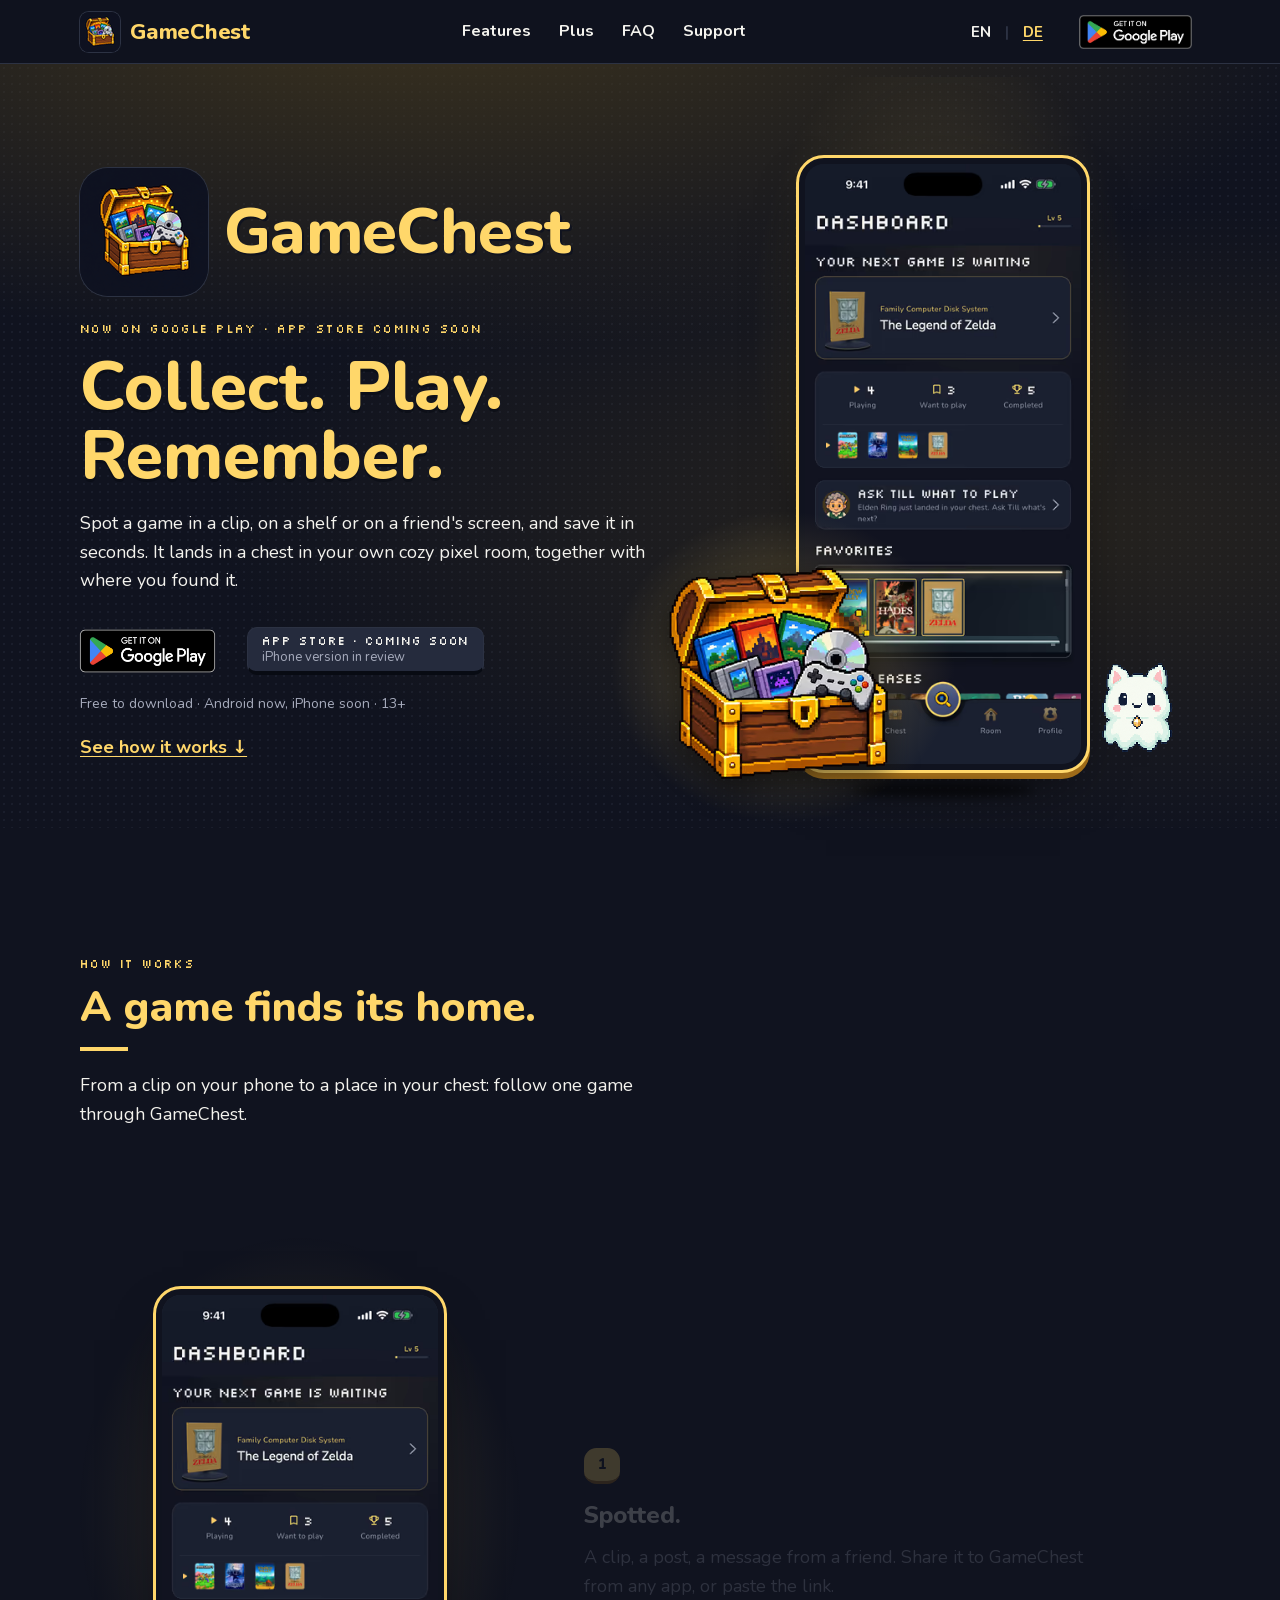
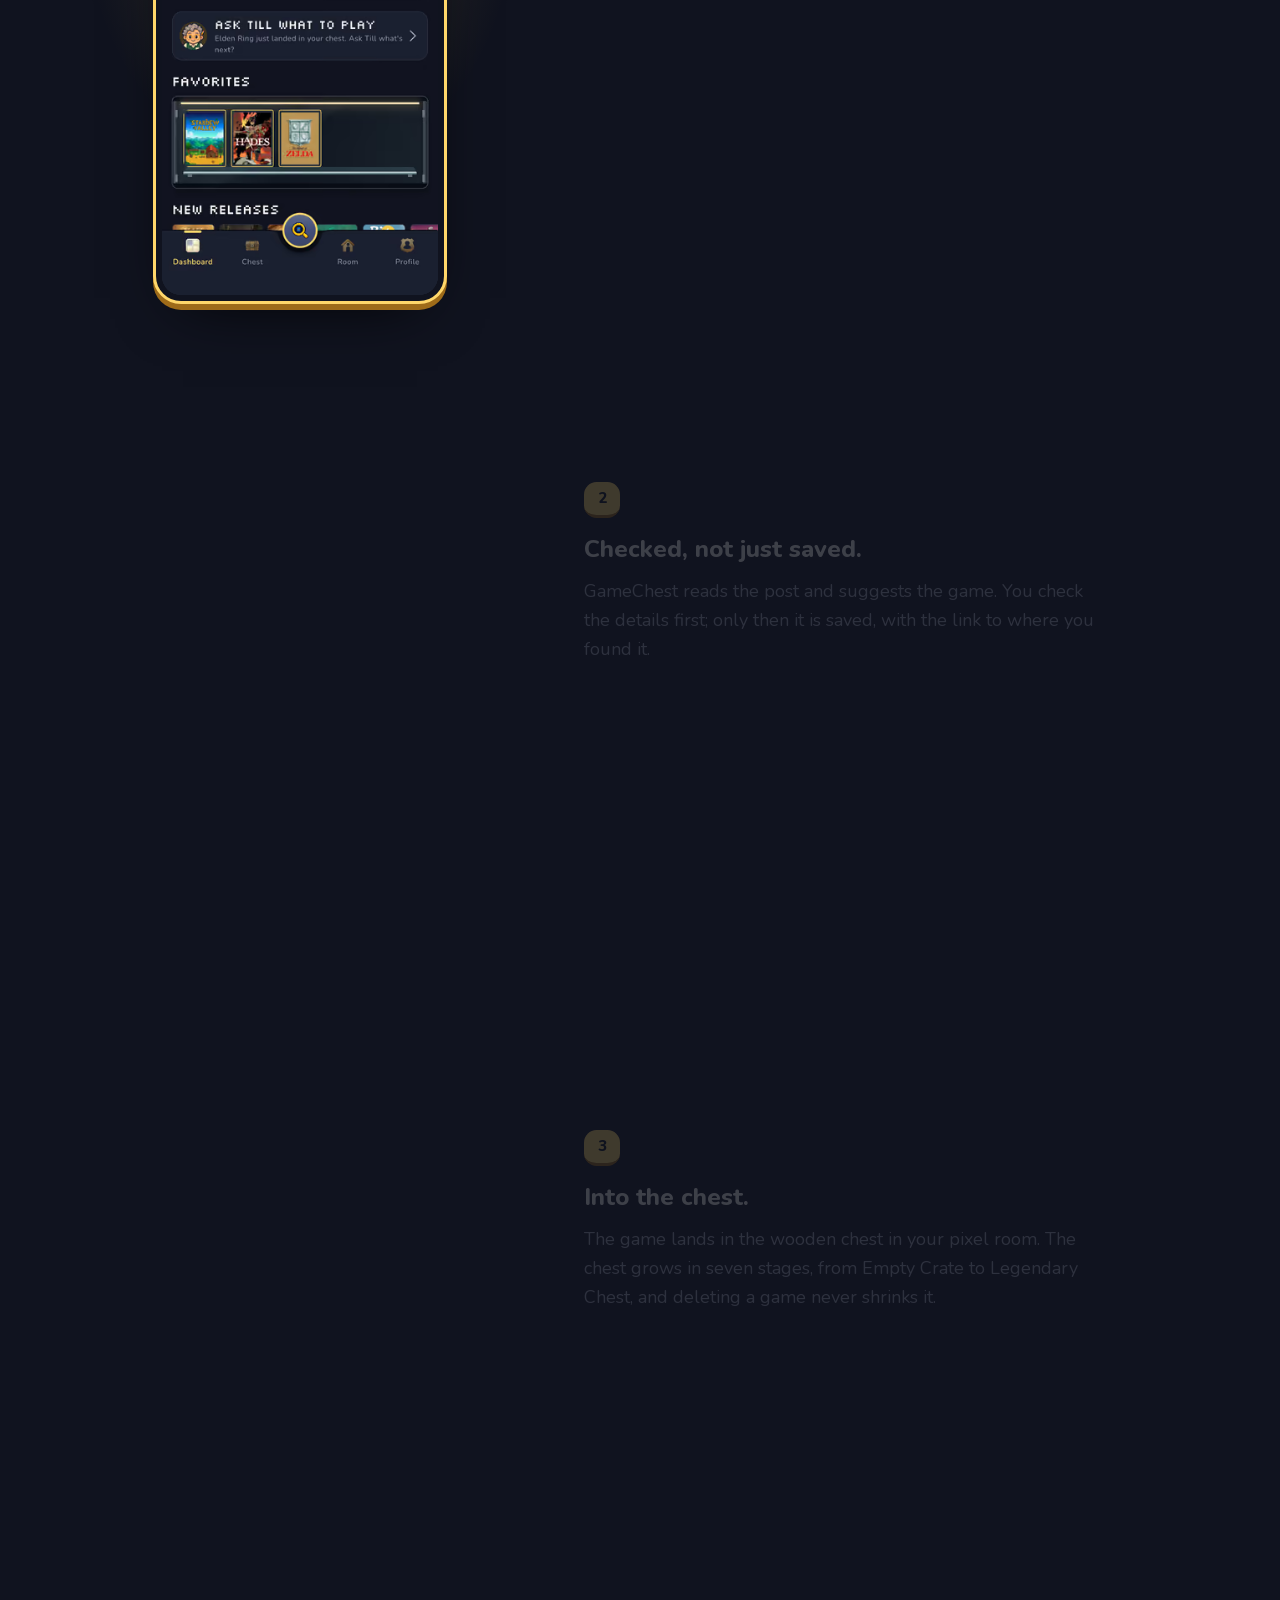
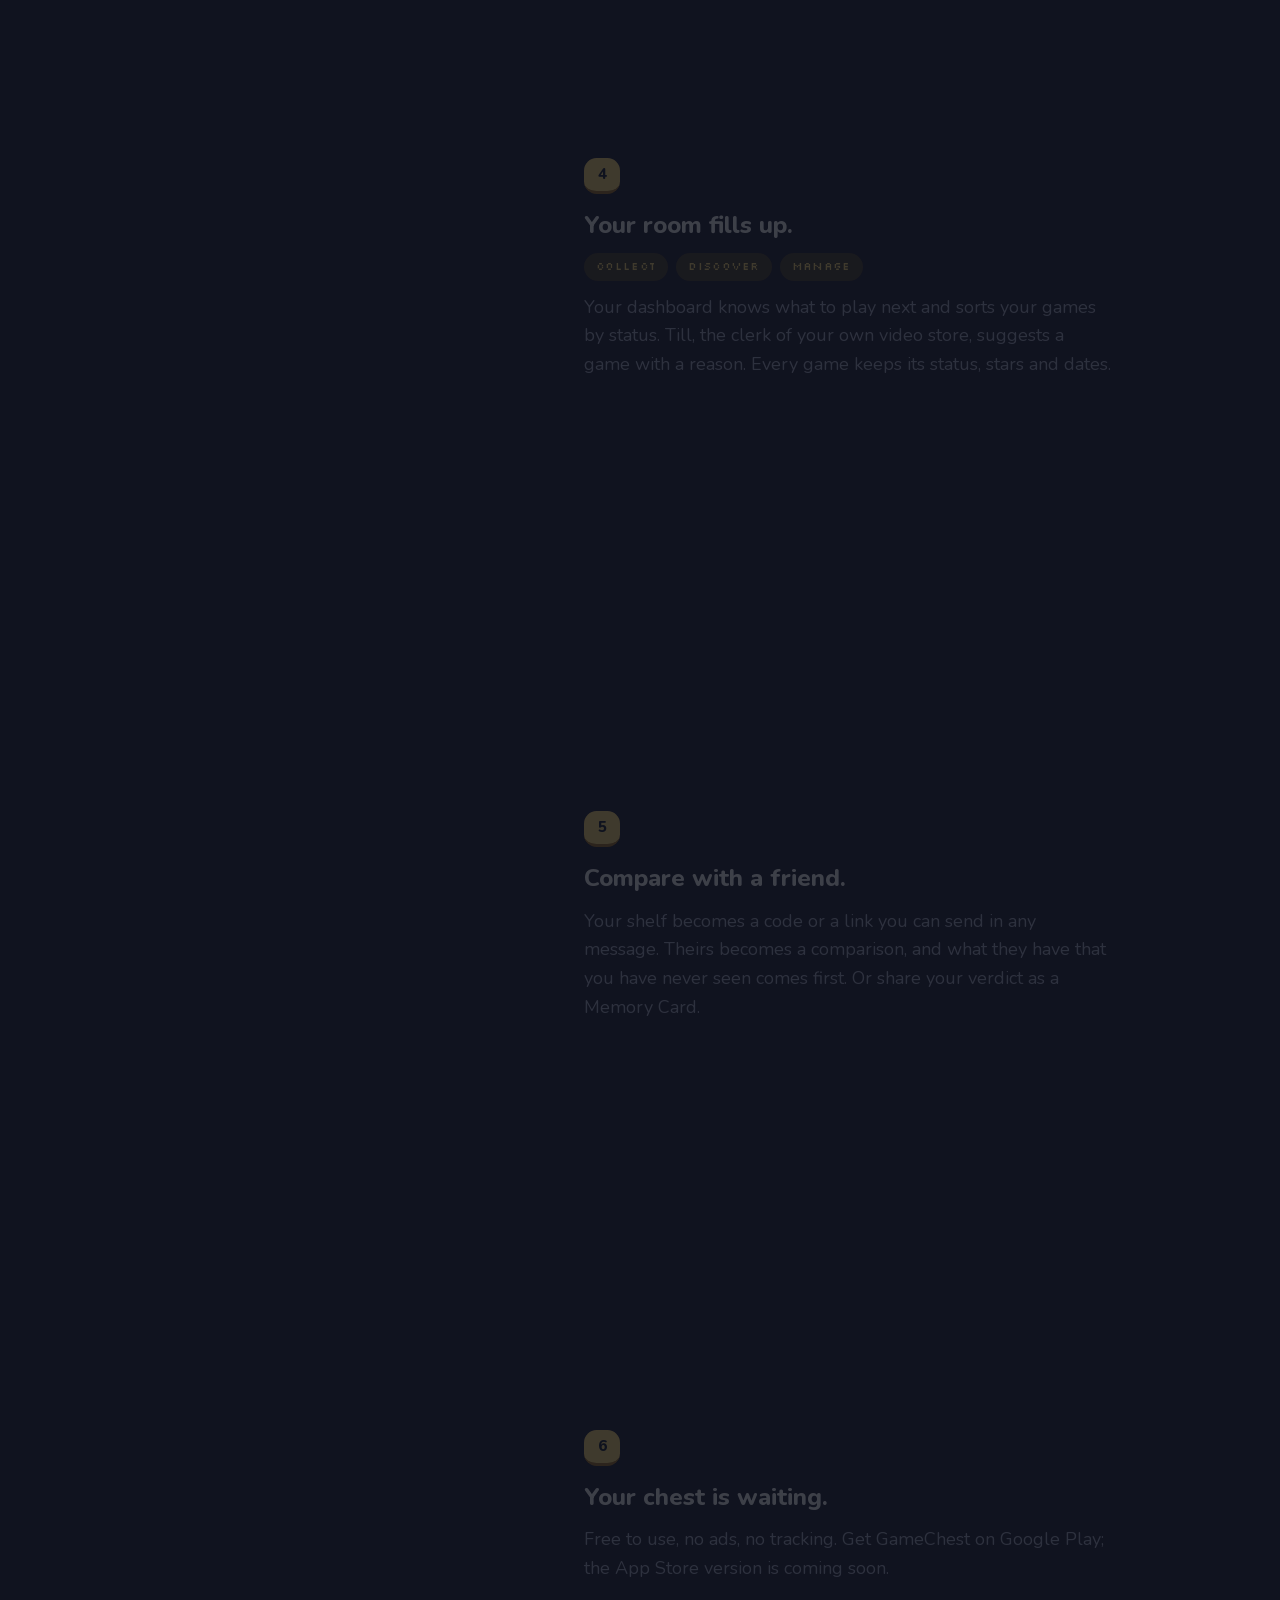
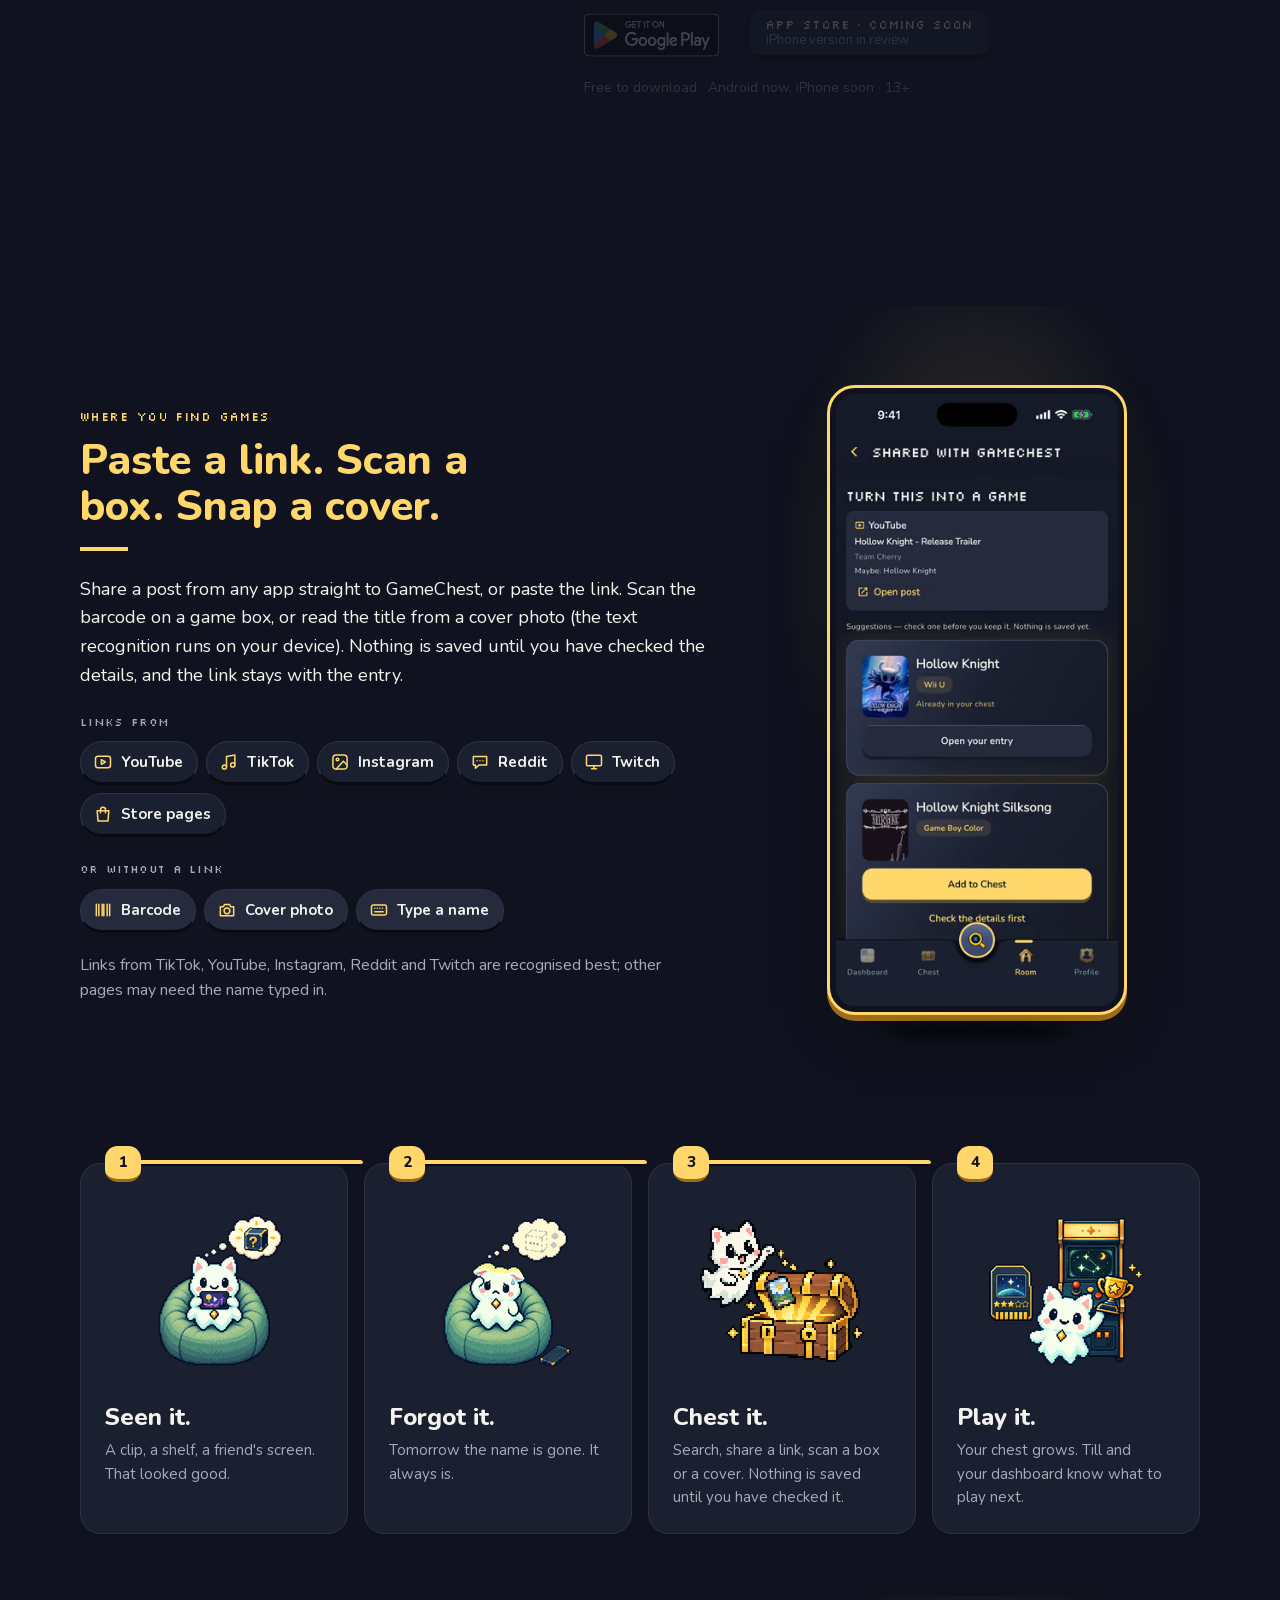
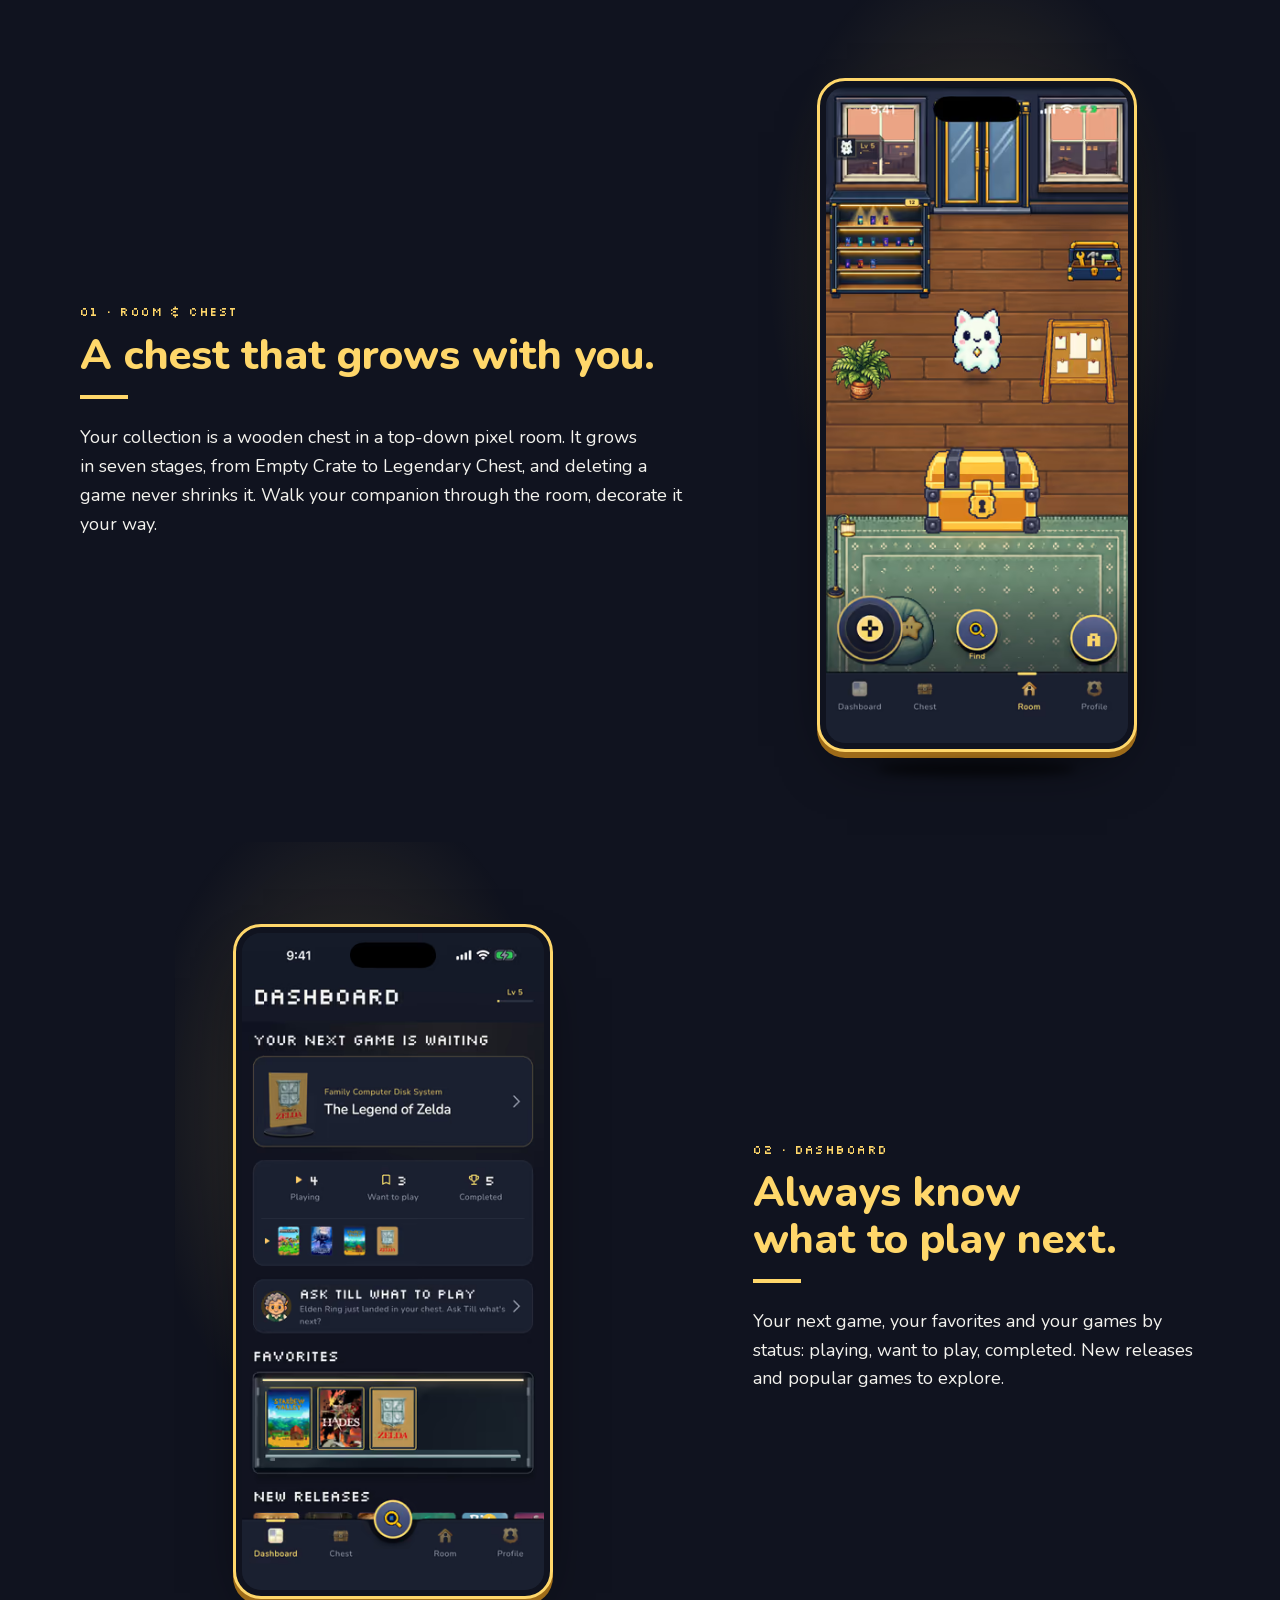
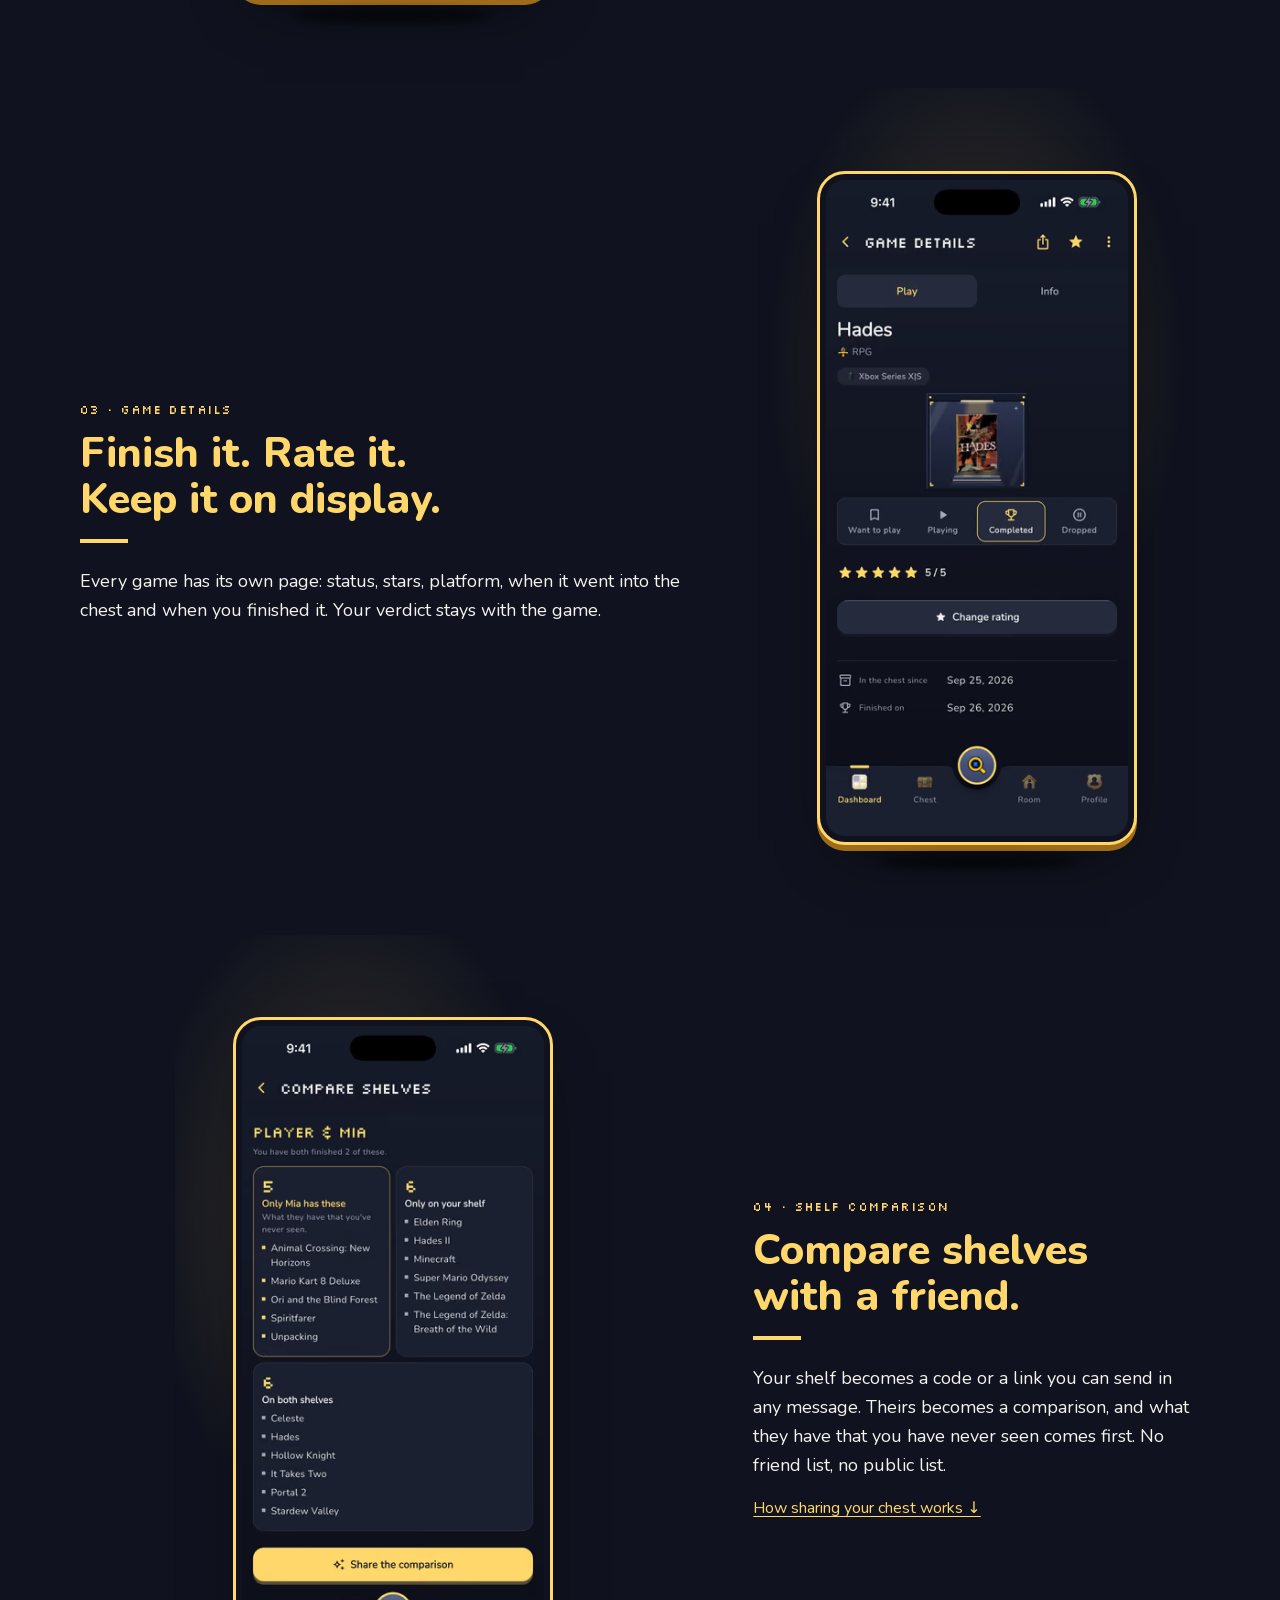
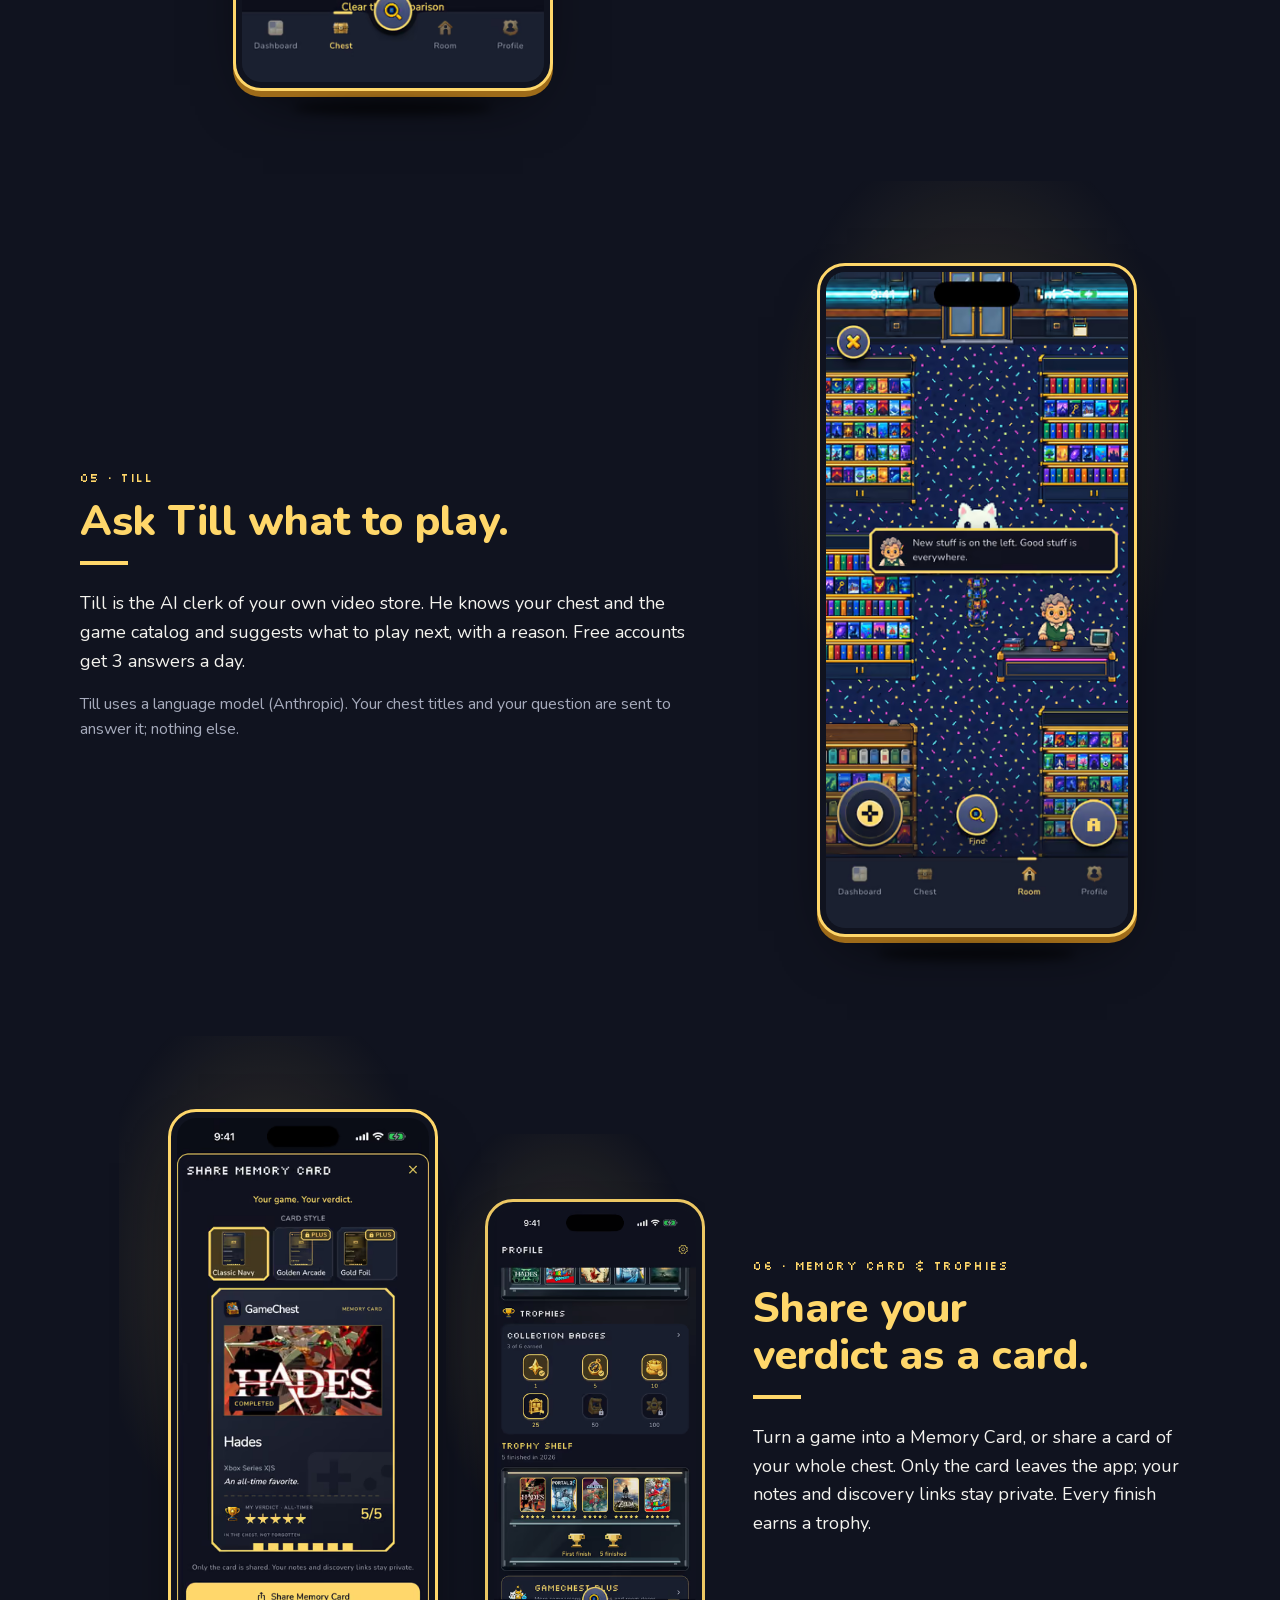
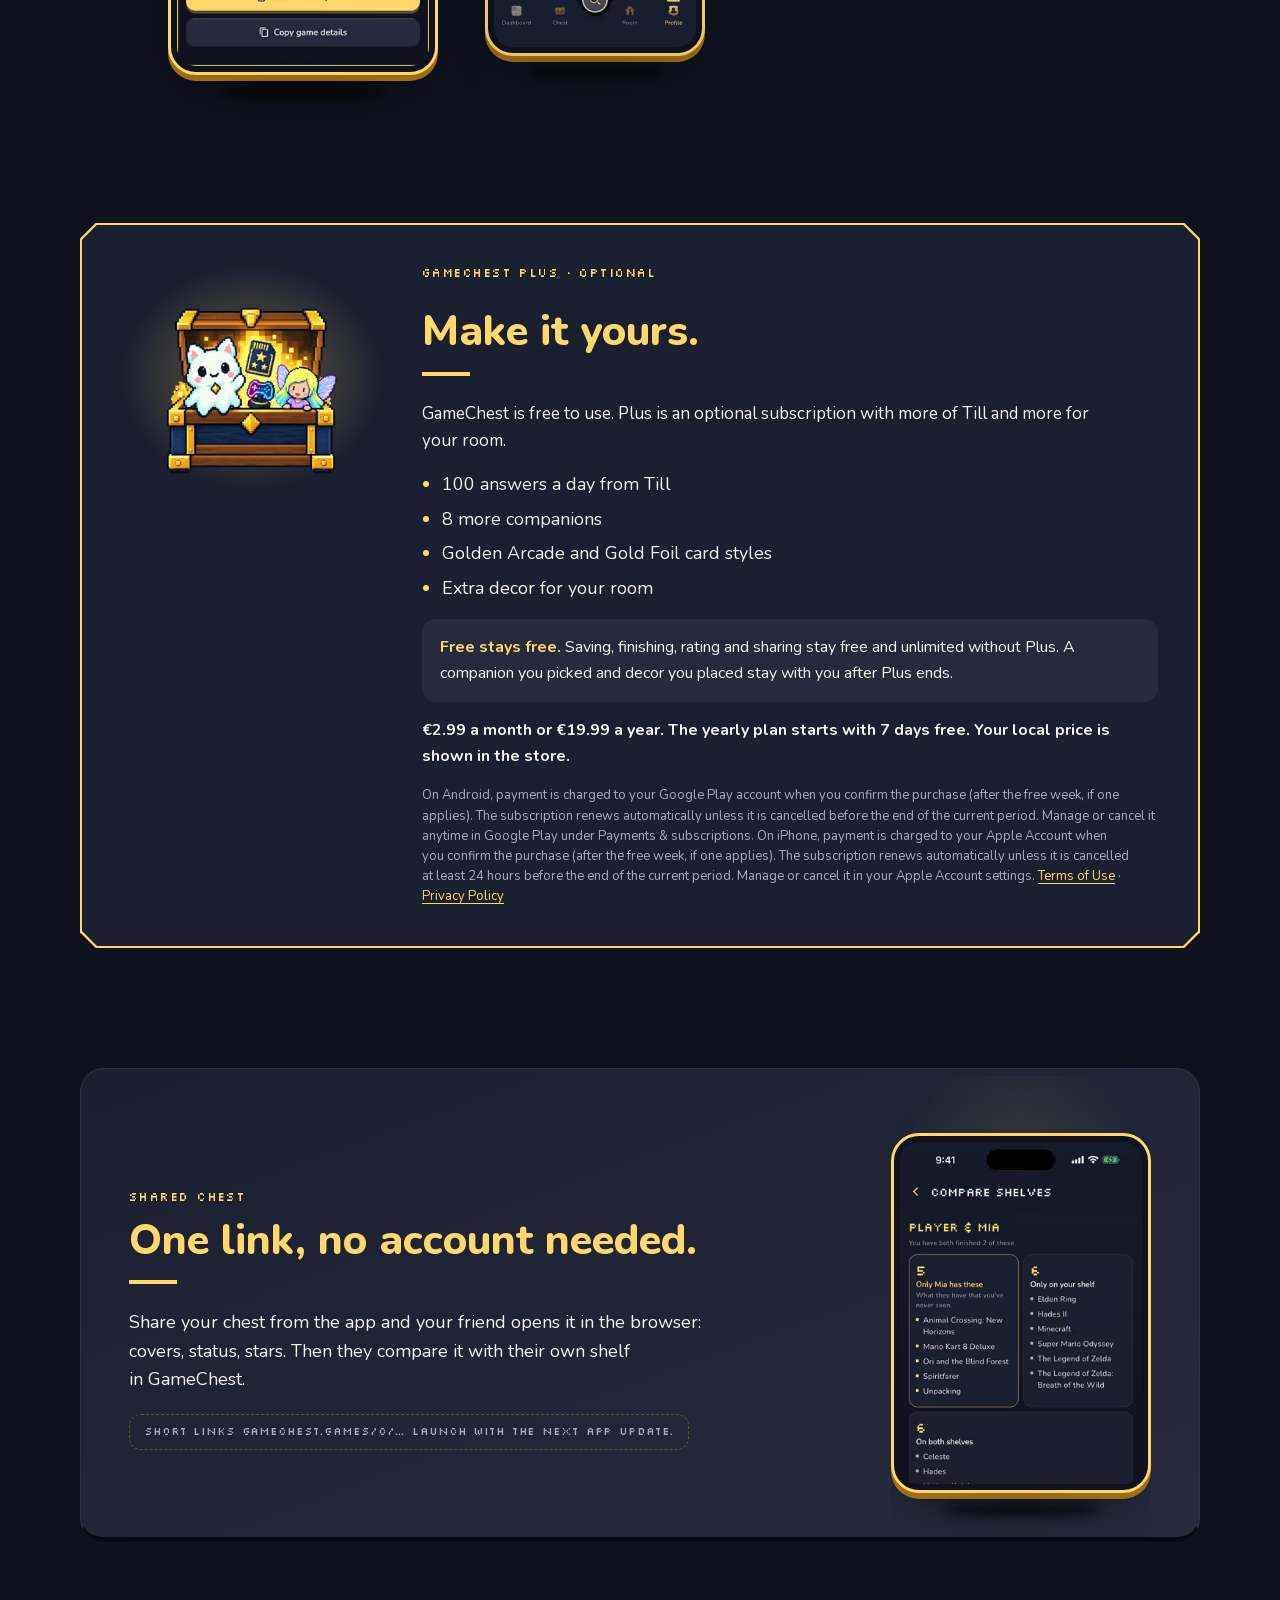
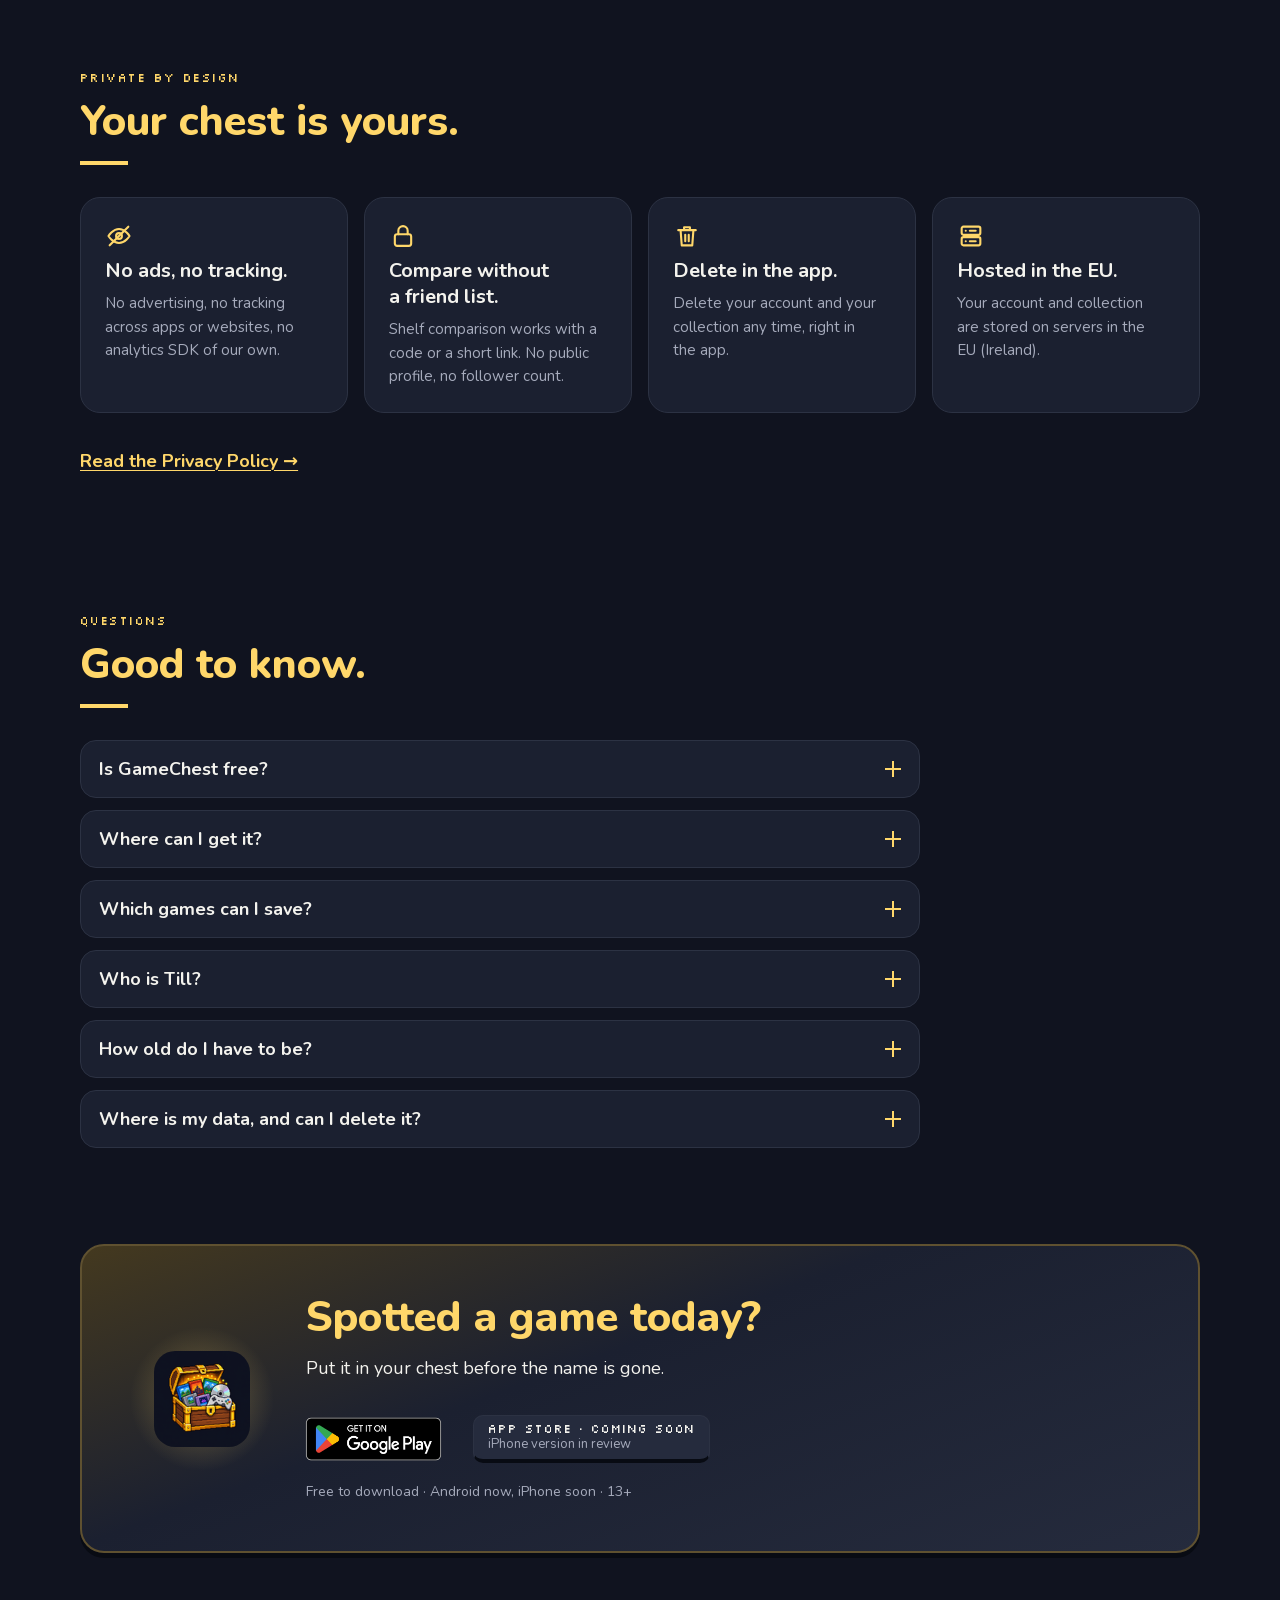
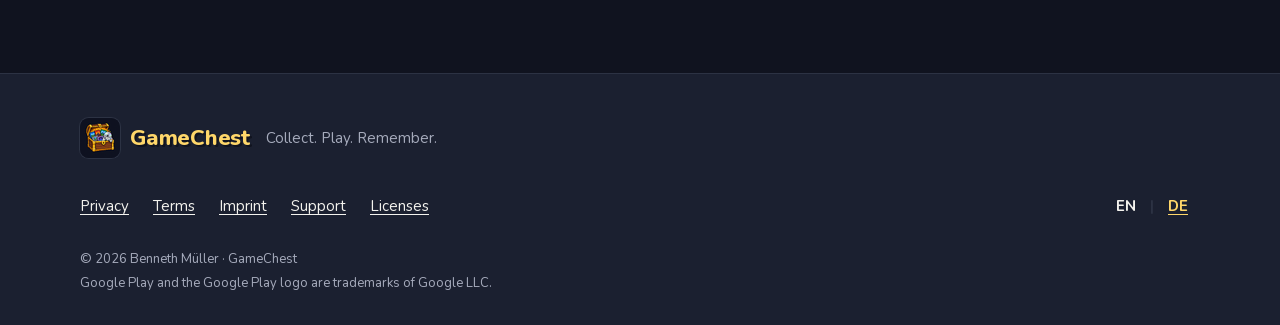
==== commit a3528035: "Startseite: Scroll-Story „Ein Spiel findet sein Zuhause“" ====
--- a/index.html
+++ b/index.html
@@ -1,4 +1,4 @@
-<!DOCTYPE html><html lang="en" class="nunito_c81cbedf-module__F6FspG__variable silkscreen_12bf01c6-module__xPTk9W__variable"><head><meta charSet="utf-8"/><meta name="viewport" content="width=device-width, initial-scale=1"/><link rel="preload" href="/_next/static/media/07454f8ad8aaac57-s.p.2kjei9psvcorz.woff2" as="font" crossorigin="" type="font/woff2"/><link rel="preload" href="/_next/static/media/37f34e4fcce0f2d4-s.p.3dosikwwiz7p4.woff2" as="font" crossorigin="" type="font/woff2"/><link rel="preload" href="/badges/google-play-en-us.png" as="image"/><style data-precedence="next" data-href="/_next/static/chunks/2km_xa4cpor5m.css /_next/static/chunks/282l-33soqger.css /_next/static/chunks/3e9qvr8k-rogz.css /_next/static/chunks/01_dwk2x132pi.css">@font-face{font-family:Nunito;font-style:normal;font-weight:200 1000;font-display:swap;src:url(/_next/static/media/224e262ef877bfa4-s.1zkvd_innyig_.woff2)format("woff2");unicode-range:U+460-52F,U+1C80-1C8A,U+20B4,U+2DE0-2DFF,U+A640-A69F,U+FE2E-FE2F}@font-face{font-family:Nunito;font-style:normal;font-weight:200 1000;font-display:swap;src:url(/_next/static/media/7f11d98043fdedc9-s.2c8-7nzo1jf9r.woff2)format("woff2");unicode-range:U+301,U+400-45F,U+490-491,U+4B0-4B1,U+2116}@font-face{font-family:Nunito;font-style:normal;font-weight:200 1000;font-display:swap;src:url(/_next/static/media/e6d00ff86ef9e699-s.1vcas2uk12q5a.woff2)format("woff2");unicode-range:U+102-103,U+110-111,U+128-129,U+168-169,U+1A0-1A1,U+1AF-1B0,U+300-301,U+303-304,U+308-309,U+323,U+329,U+1EA0-1EF9,U+20AB}@font-face{font-family:Nunito;font-style:normal;font-weight:200 1000;font-display:swap;src:url(/_next/static/media/d8cb5ab3660140cd-s.2demiz2t05dx4.woff2)format("woff2");unicode-range:U+100-2BA,U+2BD-2C5,U+2C7-2CC,U+2CE-2D7,U+2DD-2FF,U+304,U+308,U+329,U+1D00-1DBF,U+1E00-1E9F,U+1EF2-1EFF,U+2020,U+20A0-20AB,U+20AD-20C0,U+2113,U+2C60-2C7F,U+A720-A7FF}@font-face{font-family:Nunito;font-style:normal;font-weight:200 1000;font-display:swap;src:url(/_next/static/media/07454f8ad8aaac57-s.p.2kjei9psvcorz.woff2)format("woff2");unicode-range:U+??,U+131,U+152-153,U+2BB-2BC,U+2C6,U+2DA,U+2DC,U+304,U+308,U+329,U+2000-206F,U+20AC,U+2122,U+2191,U+2193,U+2212,U+2215,U+FEFF,U+FFFD}@font-face{font-family:Nunito Fallback;src:local(Arial);ascent-override:99.71%;descent-override:34.82%;line-gap-override:0.0%;size-adjust:101.39%}.nunito_c81cbedf-module__F6FspG__className{font-family:Nunito,Nunito Fallback;font-style:normal}.nunito_c81cbedf-module__F6FspG__variable{--font-nunito:"Nunito", "Nunito Fallback"}
+<!DOCTYPE html><html lang="en" class="nunito_c81cbedf-module__F6FspG__variable silkscreen_12bf01c6-module__xPTk9W__variable"><head><meta charSet="utf-8"/><meta name="viewport" content="width=device-width, initial-scale=1"/><link rel="preload" href="/_next/static/media/07454f8ad8aaac57-s.p.2kjei9psvcorz.woff2" as="font" crossorigin="" type="font/woff2"/><link rel="preload" href="/_next/static/media/37f34e4fcce0f2d4-s.p.3dosikwwiz7p4.woff2" as="font" crossorigin="" type="font/woff2"/><link rel="preload" href="/badges/google-play-en-us.png" as="image"/><style data-precedence="next" data-href="/_next/static/chunks/2km_xa4cpor5m.css /_next/static/chunks/2ggx_n0rat1mv.css /_next/static/chunks/3e9qvr8k-rogz.css /_next/static/chunks/0-bpo_ftnbfg-.css">@font-face{font-family:Nunito;font-style:normal;font-weight:200 1000;font-display:swap;src:url(/_next/static/media/224e262ef877bfa4-s.1zkvd_innyig_.woff2)format("woff2");unicode-range:U+460-52F,U+1C80-1C8A,U+20B4,U+2DE0-2DFF,U+A640-A69F,U+FE2E-FE2F}@font-face{font-family:Nunito;font-style:normal;font-weight:200 1000;font-display:swap;src:url(/_next/static/media/7f11d98043fdedc9-s.2c8-7nzo1jf9r.woff2)format("woff2");unicode-range:U+301,U+400-45F,U+490-491,U+4B0-4B1,U+2116}@font-face{font-family:Nunito;font-style:normal;font-weight:200 1000;font-display:swap;src:url(/_next/static/media/e6d00ff86ef9e699-s.1vcas2uk12q5a.woff2)format("woff2");unicode-range:U+102-103,U+110-111,U+128-129,U+168-169,U+1A0-1A1,U+1AF-1B0,U+300-301,U+303-304,U+308-309,U+323,U+329,U+1EA0-1EF9,U+20AB}@font-face{font-family:Nunito;font-style:normal;font-weight:200 1000;font-display:swap;src:url(/_next/static/media/d8cb5ab3660140cd-s.2demiz2t05dx4.woff2)format("woff2");unicode-range:U+100-2BA,U+2BD-2C5,U+2C7-2CC,U+2CE-2D7,U+2DD-2FF,U+304,U+308,U+329,U+1D00-1DBF,U+1E00-1E9F,U+1EF2-1EFF,U+2020,U+20A0-20AB,U+20AD-20C0,U+2113,U+2C60-2C7F,U+A720-A7FF}@font-face{font-family:Nunito;font-style:normal;font-weight:200 1000;font-display:swap;src:url(/_next/static/media/07454f8ad8aaac57-s.p.2kjei9psvcorz.woff2)format("woff2");unicode-range:U+??,U+131,U+152-153,U+2BB-2BC,U+2C6,U+2DA,U+2DC,U+304,U+308,U+329,U+2000-206F,U+20AC,U+2122,U+2191,U+2193,U+2212,U+2215,U+FEFF,U+FFFD}@font-face{font-family:Nunito Fallback;src:local(Arial);ascent-override:99.71%;descent-override:34.82%;line-gap-override:0.0%;size-adjust:101.39%}.nunito_c81cbedf-module__F6FspG__className{font-family:Nunito,Nunito Fallback;font-style:normal}.nunito_c81cbedf-module__F6FspG__variable{--font-nunito:"Nunito", "Nunito Fallback"}
 @font-face{font-family:Silkscreen;font-style:normal;font-weight:400;font-display:swap;src:url(/_next/static/media/26e9340776e0c8e8-s.3-pcjiz3ygyf8.woff2)format("woff2");unicode-range:U+100-2BA,U+2BD-2C5,U+2C7-2CC,U+2CE-2D7,U+2DD-2FF,U+304,U+308,U+329,U+1D00-1DBF,U+1E00-1E9F,U+1EF2-1EFF,U+2020,U+20A0-20AB,U+20AD-20C0,U+2113,U+2C60-2C7F,U+A720-A7FF}@font-face{font-family:Silkscreen;font-style:normal;font-weight:400;font-display:swap;src:url(/_next/static/media/37f34e4fcce0f2d4-s.p.3dosikwwiz7p4.woff2)format("woff2");unicode-range:U+??,U+131,U+152-153,U+2BB-2BC,U+2C6,U+2DA,U+2DC,U+304,U+308,U+329,U+2000-206F,U+20AC,U+2122,U+2191,U+2193,U+2212,U+2215,U+FEFF,U+FFFD}@font-face{font-family:Silkscreen Fallback;src:local(Arial);ascent-override:68.84%;descent-override:16.71%;line-gap-override:0.0%;size-adjust:149.62%}.silkscreen_12bf01c6-module__xPTk9W__className{font-family:Silkscreen,Silkscreen Fallback;font-style:normal;font-weight:400}.silkscreen_12bf01c6-module__xPTk9W__variable{--font-silkscreen:"Silkscreen", "Silkscreen Fallback"}
 .legal-prose{max-width:68ch;color:var(--legal-ink);overflow-wrap:break-word;font-size:1.0625rem;line-height:1.65}.legal-prose h2{color:var(--legal-accent);margin:2.25rem 0 .5rem;scroll-margin-top:88px;font-size:1.3125rem;line-height:1.3}.legal-prose h3{color:var(--legal-accent-2);margin:1.5rem 0 .375rem;font-size:1.125rem;line-height:1.35}.legal-prose p,.legal-prose ul,.legal-prose ol{margin:0 0 .875rem}.legal-prose ul,.legal-prose ol{padding-left:1.375rem}.legal-prose li{margin:.25rem 0}.legal-meta{color:var(--legal-muted);margin:0 0 1.25rem;font-size:.9375rem}.legal-note{border-left:4px solid var(--legal-note);background:var(--legal-note-bg);border-radius:8px;margin:0 0 1.5rem;padding:.75rem 1rem;font-size:.9375rem}.legal-note p{margin:0}.legal-ph{background:var(--legal-ph-bg);color:var(--legal-accent);-webkit-hyphens:manual;hyphens:manual;-webkit-box-decoration-break:clone;box-decoration-break:clone;border-radius:4px;padding:0 .25rem;font-weight:700}.legal-address{font-style:normal}.legal-toc{background:var(--legal-surface);border:1px solid var(--legal-border);border-radius:14px;margin:0 0 1.5rem;padding:.875rem 1.25rem}.legal-toc-title{margin:0 0 .25rem;font-weight:700}.legal-toc ul{margin:0;padding:0;list-style:none}.legal-toc a{padding:.25rem 0;display:inline-block}.legal-table-wrap{margin:.625rem 0 1rem}.legal-table{border-collapse:collapse;width:100%;font-size:.9375rem}.legal-table th,.legal-table td{text-align:left;vertical-align:top;border-bottom:1px solid var(--legal-border);padding:.5rem}.legal-table th{color:var(--legal-accent-2);font-weight:700}@media (max-width:559.98px){.legal-table thead{clip-path:inset(50%);width:1px;height:1px;position:absolute;overflow:hidden}.legal-table,.legal-table tbody,.legal-table tr,.legal-table td{width:100%;display:block}.legal-table tr{border-bottom:1px solid var(--legal-border);padding:.5rem 0}.legal-table td{border:0;padding:.1875rem 0}.legal-table td:before{content:attr(data-label);color:var(--legal-accent-2);font-size:.8125rem;font-weight:700;display:block}}
 :root{--lightningcss-light: ;--lightningcss-dark:initial;color-scheme:dark;--g-bg:#10131f;--g-panel:#1b2030;--g-elevated:#252b3d;--g-border:#2c3243;--g-ink:#f4f3ee;--g-muted:#a6abbc;--g-gold:#ffd76a;--g-amber:#ffcd68;--g-gold-sel:#44391f;--g-mint:#c4f280;--g-btn-edge:#ffe4af;--g-btn-text:#342419;--g-btn-shadow:#805337;--g-glow-in:#ffd76a55;--g-glow-out:#ffd76a00;--font-body:var(--font-nunito), system-ui, -apple-system, "Segoe UI", Roboto, Arial, sans-serif;--font-label:var(--font-silkscreen), ui-monospace, monospace;--font-display:var(--font-nunito), system-ui, -apple-system, "Segoe UI", Roboto, Arial, sans-serif;--g-deep:#080b13;--g-card-edge:#5f5130;--g-coin-edge:#9e6b19;--g-light-edge:#fff0b5;--container:1120px;--gutter:16px;--header-h:64px;--section-gap:96px;--radius-card:20px;--bevel:10px;--legal-ink:var(--g-ink);--legal-muted:var(--g-muted);--legal-accent:var(--g-gold);--legal-accent-2:var(--g-amber);--legal-surface:var(--g-elevated);--legal-border:var(--g-border);--legal-note:var(--g-mint);--legal-note-bg:#c4f28014;--legal-ph-bg:#ffd76a29}@media (min-width:481px){:root{--gutter:24px}}@media (min-width:768px){:root{--section-gap:120px}}@media (min-width:1025px){:root{--gutter:32px}}*,:before,:after{box-sizing:border-box}html{-moz-text-size-adjust:100%;text-size-adjust:100%;scroll-padding-top:calc(var(--header-h) + 16px)}@media (prefers-reduced-motion:no-preference){html{scroll-behavior:smooth}}body{background:var(--g-bg);color:var(--g-ink);font-family:var(--font-body);overflow-wrap:break-word;margin:0;font-size:1.0625rem;line-height:1.6}@media (min-width:768px){body{font-size:1.125rem}}img,picture,svg{max-width:100%;display:block}img{height:auto}h1,h2,h3{text-wrap:balance;margin:0;font-weight:800}p{text-wrap:pretty;margin:0}a{color:var(--g-gold);text-underline-offset:3px;text-decoration-thickness:1px}a:hover{text-decoration-thickness:2px}:focus-visible{outline:3px solid var(--g-mint);outline-offset:3px;border-radius:4px}.container{width:100%;max-width:calc(var(--container) + 2 * var(--gutter));padding-inline:var(--gutter);margin-inline:auto}.visually-hidden{clip-path:inset(50%);white-space:nowrap;border:0;width:1px;height:1px;margin:-1px;padding:0;overflow:hidden;position:absolute!important}.skip-link{z-index:100;background:var(--g-amber);color:var(--g-btn-text);font-family:var(--font-display);border:2px solid var(--g-btn-edge);border-bottom:5px solid var(--g-btn-shadow);border-radius:16px;padding:12px 16px;font-size:1.25rem;font-weight:800;text-decoration:none;position:absolute;top:-100px;left:12px}.skip-link:focus{top:12px}.pixel{image-rendering:pixelated}.eyebrow{font-family:var(--font-label);letter-spacing:.12em;text-transform:uppercase;color:var(--g-gold);margin:0 0 12px;font-size:.6875rem;line-height:1.4;display:inline-block}@media (min-width:768px){.eyebrow{font-size:.75rem}}.h2{font-family:var(--font-display);color:var(--g-gold);font-size:2rem;font-weight:800;line-height:1.15}.h2:after{content:"";background:var(--g-gold);width:48px;height:4px;margin-top:16px;display:block}.h2.center:after{margin-inline:auto}@media (min-width:768px){.h2{font-size:2.625rem;line-height:1.1}}.h3{font-family:var(--font-display);color:var(--g-ink);font-size:1.375rem;font-weight:800;line-height:1.3}@media (min-width:768px){.h3{font-size:1.5rem}}.muted{color:var(--g-muted);font-size:.9375rem;line-height:1.55}@media (min-width:768px){.muted{font-size:1rem}}.btn{min-height:54px;font:inherit;font-family:var(--font-display);text-align:center;border-radius:16px;justify-content:center;align-items:center;gap:8px;padding:12px 22px;font-size:1.25rem;font-weight:800;line-height:1.2;text-decoration:none;transition:transform .12s cubic-bezier(.33,1,.68,1),border-bottom-width .12s cubic-bezier(.33,1,.68,1);display:inline-flex}.btn-secondary{background:var(--g-elevated);color:var(--g-ink);border:1.4px solid var(--g-border);border-bottom:5px solid var(--g-deep)}a.btn-secondary:hover{border-color:var(--g-gold);border-bottom-color:var(--g-deep)}.btn-primary{background:var(--g-amber);color:var(--g-btn-text);border:2px solid var(--g-btn-edge);border-bottom:5px solid var(--g-btn-shadow);box-shadow:inset 0 1px #ffffff38}a.btn-primary:hover{filter:brightness(1.04)}a.btn-primary:active,a.btn-secondary:active{border-bottom-width:1.5px;transition-duration:80ms;transform:translateY(3.5px)}@media (prefers-reduced-motion:reduce){.btn{transition:none}}.coin{z-index:1;background:var(--g-gold);border-bottom:3px solid var(--g-coin-edge);width:32px;height:32px;color:var(--g-bg);font-family:var(--font-body);border-radius:35%;flex:none;justify-content:center;align-items:center;font-size:.875rem;font-weight:800;line-height:1;display:inline-flex;position:relative}.coin--done{color:#0000}.coin--done:after{content:"";border:solid var(--g-bg);border-width:0 3px 3px 0;width:6px;height:11px;position:absolute;transform:translateY(-2px)rotate(45deg)}.coin--current{outline:2px solid var(--g-light-edge);outline-offset:-2px}@media (min-width:768px){.coin{width:36px;height:36px;font-size:.9375rem}}.rail{z-index:0;background:var(--g-elevated);border-bottom:2px solid var(--g-deep);pointer-events:none;border-radius:3px;height:6px;position:absolute}.rail--gold{background:var(--g-gold)}.prose a{text-decoration:underline}
@@ -10,14 +10,15 @@
 .PhoneFrame-module__8nVjmW__stage{width:100%;max-width:320px;margin-inline:auto;padding:24px 0 28px;position:relative}.PhoneFrame-module__8nVjmW__stage:before{content:"";pointer-events:none;background:radial-gradient(70% 60% at 50% 35%,#ffd76a2e,#ffd76a00 70%);position:absolute;inset:-8% -18% 0}.PhoneFrame-module__8nVjmW__stage:after{content:"";filter:blur(5px);pointer-events:none;background:#0000008c;border-radius:50%;width:62%;height:14px;position:absolute;bottom:4px;left:19%}.PhoneFrame-module__8nVjmW__frame{background:var(--g-bg);border:3px solid var(--g-gold);border-radius:28px;width:100%;padding:6px;position:relative;box-shadow:0 6px #9e6b19,0 24px 60px -30px #000}.PhoneFrame-module__8nVjmW__img{aspect-ratio:1320/2868;background:var(--g-panel);border-radius:19px;width:100%;height:auto;box-shadow:inset 0 0 0 1px #ffffff0a}.PhoneFrame-module__8nVjmW__cropStage:before{inset:-8% -6% 0}.PhoneFrame-module__8nVjmW__crop{height:300px;overflow:hidden}.PhoneFrame-module__8nVjmW__crop picture{height:100%}.PhoneFrame-module__8nVjmW__crop .PhoneFrame-module__8nVjmW__img{aspect-ratio:auto;object-fit:cover;object-position:top;height:100%}@media (min-width:1024px){.PhoneFrame-module__8nVjmW__crop{height:360px}}@media (prefers-reduced-motion:no-preference){.PhoneFrame-module__8nVjmW__float{animation:6s ease-in-out infinite PhoneFrame-module__8nVjmW__float}}@keyframes PhoneFrame-module__8nVjmW__float{0%,to{transform:translateY(0)}50%{transform:translateY(-6px)}}
 .Feature-module__i2wIta__feature{counter-increment:feature;align-items:center;gap:40px;display:grid}.Feature-module__i2wIta__feature+.Feature-module__i2wIta__feature{margin-top:var(--section-gap)}.Feature-module__i2wIta__eyebrow:before{content:counter(feature, decimal-leading-zero) " · "}.Feature-module__i2wIta__text{max-width:56ch}.Feature-module__i2wIta__body{flex-direction:column;gap:16px;margin-top:24px;display:flex}.Feature-module__i2wIta__list{flex-direction:column;gap:12px;margin:0;padding:0;list-style:none;display:flex}.Feature-module__i2wIta__list li{align-items:flex-start;gap:12px;display:flex}.Feature-module__i2wIta__icon{color:var(--g-gold);flex:none;margin-top:2px}.Feature-module__i2wIta__media{justify-content:center;display:flex;overflow-x:clip}@media (min-width:768px){.Feature-module__i2wIta__feature{grid-template-columns:7fr 5fr;gap:48px}.Feature-module__i2wIta__feature:nth-of-type(2n) .Feature-module__i2wIta__text{order:2}.Feature-module__i2wIta__feature:nth-of-type(2n) .Feature-module__i2wIta__media{order:1}.Feature-module__i2wIta__feature:nth-of-type(2n) .Feature-module__i2wIta__stage:before{background:radial-gradient(70% 60% at 40% 35%,#ffd76a2e,#ffd76a00 70%)}}.Feature-module__i2wIta__second{display:none}@media (min-width:1024px){.Feature-module__i2wIta__duo{align-items:flex-start;gap:0}.Feature-module__i2wIta__duo>.Feature-module__i2wIta__stage:first-child{z-index:1;max-width:270px}.Feature-module__i2wIta__duo .Feature-module__i2wIta__second{opacity:.92;max-width:220px;margin:90px 0 0 -40px;display:block}}
 .Faq-module__MGuq4G__list{flex-direction:column;gap:12px;display:flex}.Faq-module__MGuq4G__item{background:var(--g-panel);border:1px solid var(--g-border);border-radius:16px}.Faq-module__MGuq4G__item[open]{border-color:var(--g-gold-sel)}.Faq-module__MGuq4G__summary{cursor:pointer;border-radius:16px;justify-content:space-between;align-items:center;gap:16px;min-height:56px;padding:14px 18px;list-style:none;display:flex}.Faq-module__MGuq4G__summary::-webkit-details-marker{display:none}.Faq-module__MGuq4G__summary:hover .Faq-module__MGuq4G__q{color:var(--g-gold)}.Faq-module__MGuq4G__q{font-size:1.0625rem;font-weight:700;line-height:1.35}.Faq-module__MGuq4G__marker{flex:none;width:16px;height:16px;position:relative}.Faq-module__MGuq4G__marker:before,.Faq-module__MGuq4G__marker:after{content:"";background:var(--g-gold);width:16px;height:2px;position:absolute;top:7px;left:0}.Faq-module__MGuq4G__marker:after{transform:rotate(90deg)}.Faq-module__MGuq4G__item[open] .Faq-module__MGuq4G__marker:after{transform:none}.Faq-module__MGuq4G__a{color:var(--g-ink);padding:0 18px 18px}@media (min-width:768px){.Faq-module__MGuq4G__q{font-size:1.125rem}}
-.PlusPanel-module__cxTOQW__section{margin-top:var(--section-gap)}.PlusPanel-module__cxTOQW__outer{--bev:16px;background:var(--g-gold);clip-path:polygon(var(--bev) 0, calc(100% - var(--bev)) 0, 100% var(--bev), 100% calc(100% - var(--bev)), calc(100% - var(--bev)) 100%, var(--bev) 100%, 0 calc(100% - var(--bev)), 0 var(--bev));padding:2px}.PlusPanel-module__cxTOQW__card{--bev-in:15.2px;background:var(--g-panel);clip-path:polygon(var(--bev-in) 0, calc(100% - var(--bev-in)) 0, 100% var(--bev-in), 100% calc(100% - var(--bev-in)), calc(100% - var(--bev-in)) 100%, var(--bev-in) 100%, 0 calc(100% - var(--bev-in)), 0 var(--bev-in));gap:32px;padding:32px 20px;display:grid}.PlusPanel-module__cxTOQW__chest{background:radial-gradient(closest-side, var(--g-glow-in), var(--g-glow-out));justify-content:center;align-items:center;display:flex}.PlusPanel-module__cxTOQW__chestImg{width:192px;height:auto}.PlusPanel-module__cxTOQW__text{flex-direction:column;gap:16px;min-width:0;display:flex}.PlusPanel-module__cxTOQW__text>.h2{margin-bottom:8px}.PlusPanel-module__cxTOQW__lead{font-size:1.0625rem}.PlusPanel-module__cxTOQW__list{flex-direction:column;gap:6px;margin:0;padding-left:1.25rem;display:flex}.PlusPanel-module__cxTOQW__list li::marker{color:var(--g-gold)}.PlusPanel-module__cxTOQW__honest{background:var(--g-elevated);border-radius:14px;padding:16px 18px;font-size:1rem}.PlusPanel-module__cxTOQW__honest strong{color:var(--g-gold)}.PlusPanel-module__cxTOQW__price{font-size:1rem;font-weight:700}.PlusPanel-module__cxTOQW__fine{color:var(--g-muted);font-size:.8125rem;line-height:1.55}.PlusPanel-module__cxTOQW__fine a{color:var(--g-gold)}.PlusPanel-module__cxTOQW__shot{justify-content:center;display:flex;overflow-x:clip}.PlusPanel-module__cxTOQW__frame{max-width:260px}@media (min-width:768px){.PlusPanel-module__cxTOQW__card{grid-template-columns:200px minmax(0,1fr);grid-template-areas:"chest text";align-items:start;padding:40px}.PlusPanel-module__cxTOQW__chest{background:radial-gradient(closest-side, var(--g-glow-in), var(--g-glow-out));grid-area:chest;justify-content:flex-start}.PlusPanel-module__cxTOQW__chestImg{width:200px}.PlusPanel-module__cxTOQW__text{grid-area:text}.PlusPanel-module__cxTOQW__shot{grid-area:shot;align-items:flex-start}}@media (min-width:1024px){.PlusPanel-module__cxTOQW__card{grid-template-columns:260px minmax(0,1fr);grid-template-areas:"chest text";align-items:start;gap:40px}.PlusPanel-module__cxTOQW__chest{background:radial-gradient(closest-side, var(--g-glow-in), var(--g-glow-out));justify-content:center;padding-top:24px}}
-.PrivacyStrip-module__Abr37G__section{margin-top:var(--section-gap)}.PrivacyStrip-module__Abr37G__grid{grid-template-columns:repeat(2,minmax(0,1fr));gap:12px;margin:32px 0 0;padding:0;list-style:none;display:grid}.PrivacyStrip-module__Abr37G__card{background:var(--g-panel);border:1px solid var(--g-border);border-radius:var(--radius-card);flex-direction:column;gap:8px;padding:16px;display:flex}.PrivacyStrip-module__Abr37G__icon{color:var(--g-gold)}.PrivacyStrip-module__Abr37G__title{color:var(--g-ink);font-size:1.0625rem;font-weight:700;line-height:1.3}.PrivacyStrip-module__Abr37G__text{color:var(--g-muted);font-size:.9375rem;line-height:1.55}.PrivacyStrip-module__Abr37G__more{margin-top:24px}.PrivacyStrip-module__Abr37G__more a{align-items:center;min-height:48px;font-weight:700;display:inline-flex}@media (max-width:399.98px){.PrivacyStrip-module__Abr37G__grid{grid-template-columns:1fr}}@media (min-width:480px){.PrivacyStrip-module__Abr37G__grid{gap:16px}.PrivacyStrip-module__Abr37G__card{padding:24px}}@media (min-width:768px){.PrivacyStrip-module__Abr37G__grid{grid-template-columns:repeat(4,minmax(0,1fr))}.PrivacyStrip-module__Abr37G__title{font-size:1.25rem}}
-.SharedChest-module__Rjm_9W__section{margin-top:var(--section-gap)}.SharedChest-module__Rjm_9W__card{background:linear-gradient(160deg, var(--g-panel) 0%, var(--g-elevated) 100%);border:1px solid var(--g-border);border-bottom:5px solid var(--g-deep);border-radius:24px;align-items:center;gap:24px;padding:28px 20px 8px;display:grid;overflow:hidden}.SharedChest-module__Rjm_9W__text{min-width:0}.SharedChest-module__Rjm_9W__body{max-width:56ch;margin-top:24px}.SharedChest-module__Rjm_9W__pill{border:1px dashed var(--g-card-edge);font-family:var(--font-label);letter-spacing:.08em;text-transform:uppercase;color:var(--g-muted);overflow-wrap:anywhere;border-radius:12px;margin-top:20px;padding:8px 14px;font-size:.6875rem;line-height:1.6;display:inline-block}.SharedChest-module__Rjm_9W__media{justify-content:center;display:flex;overflow-x:clip}.SharedChest-module__Rjm_9W__frame{max-width:260px}@media (min-width:768px){.SharedChest-module__Rjm_9W__card{grid-template-columns:minmax(0,1fr) 260px;gap:40px;padding:40px 48px 16px}}
-.Sources-module__RbbWia__section{align-items:center;gap:32px;margin-top:72px;display:grid}.Sources-module__RbbWia__text{min-width:0}.Sources-module__RbbWia__body{max-width:60ch;margin-top:24px}.Sources-module__RbbWia__label{font-family:var(--font-label);letter-spacing:.12em;text-transform:uppercase;color:var(--g-muted);margin-top:24px;font-size:.6875rem}.Sources-module__RbbWia__pills{flex-wrap:wrap;gap:8px;margin:10px 0 0;padding:0;list-style:none;display:flex}.Sources-module__RbbWia__pill{background:var(--g-panel);border:1px solid var(--g-border);border-bottom:3px solid var(--g-deep);border-radius:999px;align-items:center;gap:8px;min-height:44px;padding:8px 14px 8px 12px;font-size:.9375rem;font-weight:700;line-height:1.2;display:inline-flex}.Sources-module__RbbWia__way{background:var(--g-elevated)}.Sources-module__RbbWia__icon{color:var(--g-gold);flex:none}.Sources-module__RbbWia__note{max-width:60ch;margin-top:20px}.Sources-module__RbbWia__media{justify-content:center;display:flex;overflow-x:clip}.Sources-module__RbbWia__frame{max-width:300px}@media (min-width:768px){.Sources-module__RbbWia__section{grid-template-columns:7fr 5fr;gap:48px;margin-top:96px}}
 .HomePage-module__ESCc_q__hero{background-image:radial-gradient(120% 80% at 32% -12%,#44391fe6 0%,#44391f00 62%),radial-gradient(90% 60% at 80% 60%,#44391f73 0%,#44391f00 70%),radial-gradient(#2c324359 1px,#0000 1.5px);background-size:auto,auto,8px 8px;padding:32px 0 8px;position:relative;overflow-x:clip}.HomePage-module__ESCc_q__heroGrid{align-items:center;gap:24px;display:grid}.HomePage-module__ESCc_q__heroText{flex-direction:column;align-items:flex-start;min-width:0;display:flex}.HomePage-module__ESCc_q__brand{margin:0 0 16px;display:none}.HomePage-module__ESCc_q__heroEyebrow{margin-bottom:14px}.HomePage-module__ESCc_q__h1{font-family:var(--font-display);color:var(--g-gold);text-shadow:0 3px #080b138c;font-size:2.625rem;font-weight:800;line-height:1.04}.HomePage-module__ESCc_q__lead{max-width:54ch;margin-top:18px}.HomePage-module__ESCc_q__cta{flex-direction:column;align-items:flex-start;gap:8px;margin-top:24px;display:flex}.HomePage-module__ESCc_q__secondary{align-items:center;min-height:48px;font-weight:700;text-decoration:underline;display:inline-flex}.HomePage-module__ESCc_q__stage{justify-content:center;min-width:0;padding-bottom:8px;display:flex;position:relative}.HomePage-module__ESCc_q__room{display:none}.HomePage-module__ESCc_q__heroFrame{z-index:1;max-width:240px;position:relative}.HomePage-module__ESCc_q__chest{z-index:2;width:150px;position:absolute;bottom:10px;left:max(0px,50% - 200px)}.HomePage-module__ESCc_q__chest:before{content:"";background:radial-gradient(closest-side, var(--g-glow-in), var(--g-glow-out));z-index:-1;position:absolute;inset:-22% -22% -12%}.HomePage-module__ESCc_q__chestImg{filter:drop-shadow(0 10px 14px #0000008c);width:100%;height:auto}.HomePage-module__ESCc_q__cat{z-index:2;position:absolute;bottom:18px;right:max(0px,50% - 190px)}.HomePage-module__ESCc_q__cat img{width:72px;height:72px}@media (prefers-reduced-motion:no-preference){.HomePage-module__ESCc_q__chest:before{animation:4s ease-in-out infinite HomePage-module__ESCc_q__glow}}@keyframes HomePage-module__ESCc_q__glow{0%,to{opacity:.8}50%{opacity:1}}@media (min-width:768px){.HomePage-module__ESCc_q__hero{padding-top:56px}.HomePage-module__ESCc_q__brand{display:block}.HomePage-module__ESCc_q__h1{font-size:4.25rem;line-height:1.02}.HomePage-module__ESCc_q__stage{align-items:center;min-height:600px}.HomePage-module__ESCc_q__room{z-index:0;opacity:.6;filter:blur(2px)saturate(.9);width:440px;max-width:100%;display:block;position:absolute;top:50%;left:50%;transform:translate(-50%,-50%);-webkit-mask-image:radial-gradient(closest-side,#000 62%,#0000 100%);mask-image:radial-gradient(closest-side,#000 62%,#0000 100%)}.HomePage-module__ESCc_q__room img{border-radius:24px;width:100%;height:auto}.HomePage-module__ESCc_q__heroFrame{max-width:260px}.HomePage-module__ESCc_q__chest{width:200px;bottom:16px;left:max(0px,50% - 250px)}.HomePage-module__ESCc_q__cat{bottom:40px;right:max(0px,50% - 230px)}.HomePage-module__ESCc_q__cat img{width:96px;height:96px}}@media (min-width:1024px){.HomePage-module__ESCc_q__heroGrid{grid-template-columns:minmax(0,11fr) minmax(0,10fr);gap:40px}.HomePage-module__ESCc_q__stage{min-height:700px}.HomePage-module__ESCc_q__heroFrame{width:auto;max-width:none}.HomePage-module__ESCc_q__heroFrame img{width:auto;height:600px}.HomePage-module__ESCc_q__room{width:480px}.HomePage-module__ESCc_q__chest{width:240px;bottom:24px;left:max(-24px,50% - 290px)}.HomePage-module__ESCc_q__cat{bottom:56px;right:max(0px,50% - 250px)}.HomePage-module__ESCc_q__cat img{width:112px;height:112px}}.HomePage-module__ESCc_q__features{margin-top:var(--section-gap);counter-reset:feature}.HomePage-module__ESCc_q__faq{margin-top:var(--section-gap)}.HomePage-module__ESCc_q__faqList{max-width:840px;margin-top:32px}.HomePage-module__ESCc_q__closing{margin-top:96px}.HomePage-module__ESCc_q__closingCard{background:linear-gradient(160deg, var(--g-gold-sel) 0%, var(--g-panel) 42%, var(--g-elevated) 100%);border:2px solid var(--g-card-edge);box-shadow:0 5px 0 var(--g-deep);border-radius:24px;flex-direction:column;align-items:flex-start;gap:20px;padding:32px 24px;display:flex}.HomePage-module__ESCc_q__markWrap{background:radial-gradient(closest-side, var(--g-glow-in), var(--g-glow-out));flex:none;justify-content:center;align-items:center;width:96px;height:96px;display:flex}.HomePage-module__ESCc_q__mark{border-radius:22%;width:64px;height:64px}.HomePage-module__ESCc_q__closingText{flex-direction:column;gap:12px;display:flex}.HomePage-module__ESCc_q__closingTitle{font-family:var(--font-display);color:var(--g-gold);font-size:2rem;font-weight:800;line-height:1.15}.HomePage-module__ESCc_q__closingText>:last-child{margin-top:12px}@media (min-width:768px){.HomePage-module__ESCc_q__closingCard{flex-direction:row;align-items:center;gap:32px;padding:48px}.HomePage-module__ESCc_q__markWrap{width:144px;height:144px}.HomePage-module__ESCc_q__mark{width:96px;height:96px}.HomePage-module__ESCc_q__closingTitle{font-size:2.625rem}}
 .LegalLayout-module__f35WTa__wrap{max-width:calc(760px + 2 * var(--gutter));padding-top:32px}.LegalLayout-module__f35WTa__card{background:var(--g-panel);border:1px solid var(--g-border);border-radius:var(--radius-card);max-width:none;padding:28px 18px 32px}.LegalLayout-module__f35WTa__card>:first-child{margin-top:0}.LegalLayout-module__f35WTa__h1{-webkit-hyphens:auto;hyphens:auto;color:var(--g-gold);margin:0 0 8px;font-size:1.75rem;line-height:1.15}.LegalLayout-module__f35WTa__h1+:not(p){margin-top:20px}@media (max-width:479.98px){.LegalLayout-module__f35WTa__card{-webkit-hyphens:auto;hyphens:auto}}@media (min-width:768px){.LegalLayout-module__f35WTa__wrap{padding-top:56px}.LegalLayout-module__f35WTa__card{padding:40px 48px 48px}.LegalLayout-module__f35WTa__h1{font-size:2.5rem}}
 .confirm-module__qiK0PW__page{min-height:100svh;padding:32px var(--gutter);background:radial-gradient(60% 40% at 50% 0%, var(--g-glow-in), var(--g-glow-out)), var(--g-bg);place-items:center;display:grid}.confirm-module__qiK0PW__card{background:var(--g-panel);border:1.4px solid var(--g-border);border-bottom:6px solid var(--g-deep);border-radius:var(--radius-card);text-align:center;width:100%;max-width:420px;padding:28px 24px 24px}.confirm-module__qiK0PW__brand{color:var(--g-ink);margin-bottom:20px;text-decoration:none;display:inline-flex}.confirm-module__qiK0PW__panel[hidden],.confirm-module__qiK0PW__panel [hidden]{display:none!important}.confirm-module__qiK0PW__art{width:120px;height:120px;margin:0 auto 16px;display:block}.confirm-module__qiK0PW__art img{width:100%;height:100%}.confirm-module__qiK0PW__eyebrow{font-family:var(--font-display);letter-spacing:.12em;text-transform:uppercase;color:var(--g-gold);margin:0 0 8px;font-size:.75rem;font-weight:800}.confirm-module__qiK0PW__title{font-family:var(--font-display);color:var(--g-gold);outline:none;margin:0 0 12px;font-size:2rem;font-weight:800;line-height:1.15}.confirm-module__qiK0PW__body{color:var(--g-ink);margin:0 0 24px;font-size:1.0625rem;line-height:1.55}.confirm-module__qiK0PW__actions{gap:12px;display:grid}.confirm-module__qiK0PW__full{cursor:pointer;width:100%}button.confirm-module__qiK0PW__full:active{border-bottom-width:1.5px;transition-duration:80ms;transform:translateY(3.5px)}button.confirm-module__qiK0PW__full:disabled{opacity:.6;cursor:progress}.confirm-module__qiK0PW__small{color:var(--g-muted);margin:8px 0 0;font-size:.875rem;line-height:1.45}.confirm-module__qiK0PW__small a{color:var(--g-gold)}.confirm-module__qiK0PW__form{text-align:left;gap:8px;display:grid}.confirm-module__qiK0PW__label{color:var(--g-ink);font-size:.95rem;font-weight:700}.confirm-module__qiK0PW__input{min-height:52px;font:inherit;color:var(--g-ink);background:var(--g-elevated);border:1.4px solid var(--g-border);border-radius:14px;margin-bottom:8px;padding:12px 14px;font-size:1rem}.confirm-module__qiK0PW__input:focus-visible{outline:3px solid var(--g-mint);outline-offset:2px}.confirm-module__qiK0PW__hint{color:var(--g-ink);border:1px solid var(--g-card-edge);background:#ffd76a1f;border-radius:12px;margin:0 0 8px;padding:10px 12px;font-size:.925rem}.confirm-module__qiK0PW__actions+.confirm-module__qiK0PW__small{margin-top:16px}
 .chest-module__1ayScW__page{min-height:100svh;padding:20px var(--gutter) 0;background:radial-gradient(60% 30% at 50% 0, var(--g-glow-in), var(--g-glow-out)), var(--g-bg)}.chest-module__1ayScW__shell{width:100%;max-width:960px;margin:0 auto}.chest-module__1ayScW__brand{color:var(--g-ink);margin-bottom:16px;text-decoration:none;display:inline-flex}.chest-module__1ayScW__panel[hidden],.chest-module__1ayScW__panel [hidden]{display:none!important}.chest-module__1ayScW__head{text-align:center;justify-items:center;gap:8px;margin-bottom:20px;display:grid}@media (min-width:768px){.chest-module__1ayScW__head{text-align:left;grid-template-columns:auto 1fr;place-items:center start;gap:24px}}.chest-module__1ayScW__chest{width:96px;height:96px}.chest-module__1ayScW__chest img,.chest-module__1ayScW__chest picture{width:100%;height:100%;image-rendering:pixelated;display:block}@media (min-width:768px){.chest-module__1ayScW__chest{width:128px;height:128px}}.chest-module__1ayScW__chest[data-chest-art=empty],.chest-module__1ayScW__chest[data-chest-art=closed]{opacity:.55;filter:grayscale(.6)}.chest-module__1ayScW__eyebrow{font-family:var(--font-label);letter-spacing:.08em;text-transform:uppercase;color:var(--g-gold);margin:0 0 4px;font-size:11px}.chest-module__1ayScW__title{font-family:var(--font-display);color:var(--g-gold);overflow-wrap:anywhere;outline:none;margin:0 0 6px;font-size:1.75rem;font-weight:800;line-height:1.15}.chest-module__1ayScW__meta{color:var(--g-muted);margin:0;font-size:15px}.chest-module__1ayScW__body{color:var(--g-ink);margin:0 0 16px;font-size:1rem;line-height:1.55}.chest-module__1ayScW__small{color:var(--g-muted);margin:0;font-size:.875rem;line-height:1.45}.chest-module__1ayScW__small:empty{display:none}.chest-module__1ayScW__tiles{grid-template-columns:.8fr repeat(4,1fr);gap:8px;margin-bottom:20px;display:grid}.chest-module__1ayScW__tile{min-height:64px;font:inherit;color:var(--g-ink);background:var(--g-panel);border:1.4px solid var(--g-border);border-bottom:4px solid var(--g-deep);cursor:pointer;border-radius:12px;align-content:center;justify-items:center;gap:2px;padding:6px 4px;display:grid}.chest-module__1ayScW__tile[aria-pressed=true]{background:var(--g-gold-sel);border-color:var(--g-gold)}.chest-module__1ayScW__tile:disabled{opacity:.45;cursor:default}.chest-module__1ayScW__tile:focus-visible{outline:3px solid var(--g-mint);outline-offset:2px}.chest-module__1ayScW__tileGlyph{font-variant-emoji:text;font-size:14px;line-height:1}.chest-module__1ayScW__tile[data-filter=playing] .chest-module__1ayScW__tileGlyph{color:var(--g-mint)}.chest-module__1ayScW__tile[data-filter=completed] .chest-module__1ayScW__tileGlyph{color:var(--g-gold)}.chest-module__1ayScW__tile[data-filter=dropped] .chest-module__1ayScW__tileGlyph{color:var(--g-muted)}.chest-module__1ayScW__tileCount{font-family:var(--font-label);font-size:18px;line-height:1.1}.chest-module__1ayScW__tileLabel{color:var(--g-muted);text-align:center;font-size:11px;line-height:1.2}@media (max-width:359px){.chest-module__1ayScW__tiles{grid-template-columns:repeat(3,1fr)}}.chest-module__1ayScW__grid{grid-template-columns:repeat(auto-fill,minmax(104px,1fr));gap:16px 10px;margin:0;padding:0;list-style:none;display:grid}@media (min-width:640px){.chest-module__1ayScW__grid{grid-template-columns:repeat(auto-fill,minmax(112px,128px));gap:18px 14px}}.chest-module__1ayScW__card{min-width:0}.chest-module__1ayScW__card[hidden]{display:none}.chest-module__1ayScW__cover{aspect-ratio:3/4;background:var(--g-elevated);border:1px solid var(--g-border);border-radius:6px;position:relative;overflow:hidden}.chest-module__1ayScW__cover img{z-index:1;object-fit:cover;width:100%;height:100%;position:absolute;inset:0}.chest-module__1ayScW__hull{background:var(--g-panel);place-items:center;display:grid;position:absolute;inset:0}.chest-module__1ayScW__hullBand{background:var(--g-muted);opacity:.8;height:22%;position:absolute;inset:0 0 auto}.chest-module__1ayScW__cover[data-platform-kind=nintendo] .chest-module__1ayScW__hullBand{background:var(--g-amber)}.chest-module__1ayScW__cover[data-platform-kind=pc] .chest-module__1ayScW__hullBand{background:var(--g-mint)}.chest-module__1ayScW__hullInitial{font-family:var(--font-display);color:var(--g-muted);font-size:28px;font-weight:800}.chest-module__1ayScW__glyph{z-index:2;width:20px;height:20px;color:var(--g-btn-text);background:var(--g-gold);border:1.5px solid var(--g-bg);font-variant-emoji:text;border-radius:50%;place-items:center;font-size:10px;line-height:1;display:grid;position:absolute;top:4px;left:4px}.chest-module__1ayScW__glyph:empty{display:none}.chest-module__1ayScW__gameTitle{color:var(--g-ink);overflow-wrap:anywhere;-webkit-line-clamp:2;-webkit-box-orient:vertical;margin:6px 0 2px;font-size:13px;font-weight:700;line-height:1.3;display:-webkit-box;overflow:hidden}.chest-module__1ayScW__sub{color:var(--g-muted);margin:0;font-size:12px}.chest-module__1ayScW__sub[data-kind=stars]{letter-spacing:1px;color:var(--g-amber)}.chest-module__1ayScW__skeleton{aspect-ratio:3/4;background:var(--g-elevated);border-radius:6px}.chest-module__1ayScW__empty{color:var(--g-muted);margin:16px 0}@media (prefers-reduced-motion:no-preference){.chest-module__1ayScW__card{animation:.24s ease-out both chest-module__1ayScW__rise;animation-delay:calc(min(var(--i,0), 12) * 20ms)}}@keyframes chest-module__1ayScW__rise{0%{opacity:0;transform:translateY(8px)}}.chest-module__1ayScW__footer{color:var(--g-muted);text-align:center;margin:28px 0 16px;font-size:13px}.chest-module__1ayScW__footer a{color:var(--g-muted)}.chest-module__1ayScW__cta{margin:0 calc(-1 * var(--gutter));padding:12px var(--gutter) calc(12px + env(safe-area-inset-bottom));background:var(--g-panel);border-top:1px solid var(--g-border);text-align:center;gap:6px;display:grid;position:sticky;bottom:0}@media (min-width:900px){.chest-module__1ayScW__cta{border:1px solid var(--g-border);border-radius:var(--radius-card);margin:0 0 32px;position:static}}.chest-module__1ayScW__ctaButton{width:100%}@media (min-width:640px){.chest-module__1ayScW__ctaButton{justify-self:center;width:auto;min-width:320px}}.chest-module__1ayScW__ctaLinks{color:var(--g-muted);margin:0;font-size:14px}.chest-module__1ayScW__ctaLinks a,.chest-module__1ayScW__linkButton{color:var(--g-gold)}.chest-module__1ayScW__linkButton{font:inherit;cursor:pointer;background:0 0;border:0;padding:0;text-decoration:underline}.chest-module__1ayScW__state{text-align:center;justify-items:center;gap:8px;padding:24px 0 48px;display:grid}
 .StoreCta-module__rHBbvG__wrap{flex-direction:column;align-items:flex-start;gap:10px;display:flex}.StoreCta-module__rHBbvG__badges{flex-wrap:wrap;align-items:center;gap:8px 12px;display:flex}.StoreCta-module__rHBbvG__badge{border-radius:10px;line-height:0;display:inline-block}.StoreCta-module__rHBbvG__playImg{width:auto;height:64px}.StoreCta-module__rHBbvG__compact .StoreCta-module__rHBbvG__playImg{height:50px}.StoreCta-module__rHBbvG__soon{background:var(--g-elevated);border:1.4px solid var(--g-border);border-bottom:4px solid var(--g-deep);cursor:default;border-radius:10px;flex-direction:column;justify-content:center;max-width:100%;min-height:46px;margin:0;padding:5px 14px 6px;display:inline-flex}.StoreCta-module__rHBbvG__soonLabel{font-family:var(--font-label);letter-spacing:.08em;text-transform:uppercase;color:var(--g-ink);font-size:.75rem;line-height:1.3}.StoreCta-module__rHBbvG__soonNote{color:var(--g-muted);font-size:.8125rem;line-height:1.3}.StoreCta-module__rHBbvG__pill{cursor:default;-webkit-user-select:text;user-select:text;white-space:normal;text-align:left;max-width:100%;margin:0}.StoreCta-module__rHBbvG__subline{color:var(--g-muted);font-size:.875rem}
+.Journey-module__R5UgHW__section{margin-top:var(--section-gap);overflow-x:clip}.Journey-module__R5UgHW__head{max-width:62ch}.Journey-module__R5UgHW__lead{max-width:54ch;margin-top:20px}.Journey-module__R5UgHW__journey{gap:48px;margin-top:40px;display:grid}.Journey-module__R5UgHW__stage{display:none}.Journey-module__R5UgHW__steps{gap:56px;margin:0;padding:0;list-style:none;display:grid}.Journey-module__R5UgHW__step{gap:24px;display:grid}.Journey-module__R5UgHW__text{flex-direction:column;align-items:flex-start;gap:12px;min-width:0;display:flex}.Journey-module__R5UgHW__coin{margin-bottom:4px}.Journey-module__R5UgHW__body{color:var(--g-muted);max-width:48ch}.Journey-module__R5UgHW__pills{flex-wrap:wrap;gap:8px;margin:0;padding:0;list-style:none;display:flex}.Journey-module__R5UgHW__pill{font-family:var(--font-label);letter-spacing:.12em;text-transform:uppercase;color:var(--g-gold);background:var(--g-gold-sel);border-radius:999px;padding:6px 12px;font-size:.6875rem;line-height:1.4}.Journey-module__R5UgHW__cta{margin-top:8px}.Journey-module__R5UgHW__media{justify-content:center;min-width:0;display:flex;position:relative}.Journey-module__R5UgHW__crop{max-width:300px}.Journey-module__R5UgHW__chip{background:var(--g-elevated);border:1px solid var(--g-gold);border-bottom:3px solid var(--g-coin-edge);color:var(--g-ink);white-space:nowrap;border-radius:999px;align-items:center;gap:8px;padding:8px 14px 8px 12px;font-size:.9375rem;font-weight:700;line-height:1.2;display:inline-flex;box-shadow:0 14px 30px -12px #000}.Journey-module__R5UgHW__chipIcon{color:var(--g-gold);flex:none}.Journey-module__R5UgHW__cover{aspect-ratio:3/4;border:2px solid var(--g-gold);background:radial-gradient(circle at 64% 30%, var(--g-gold) 0 9px, transparent 10px), linear-gradient(180deg, #23305a 0 56%, #3a8a5c 56% 72%, #6a4a30 72%);border-radius:6px;width:54px;display:block;box-shadow:inset 0 0 0 2px #ffffff1f,0 8px 16px #00000080}.Journey-module__R5UgHW__chest{filter:drop-shadow(0 10px 14px #0000008c);width:150px;display:block;position:relative}.Journey-module__R5UgHW__chest:before{content:"";background:radial-gradient(closest-side, var(--g-glow-in), var(--g-glow-out));z-index:-1;position:absolute;inset:-20% -20% -10%}.Journey-module__R5UgHW__chestImg{width:100%;height:auto}.Journey-module__R5UgHW__mediaChip{z-index:2;position:absolute;top:36px;right:max(0px,50% - 176px)}.Journey-module__R5UgHW__mediaChest{z-index:3;position:absolute;bottom:12px;left:max(-8px,50% - 196px)}.Journey-module__R5UgHW__mediaCover{z-index:2;position:absolute;bottom:64px;left:max(32px,50% - 156px)}.Journey-module__R5UgHW__stageChip,.Journey-module__R5UgHW__stageCover,.Journey-module__R5UgHW__stageChest,.Journey-module__R5UgHW__stageCat{opacity:0;position:absolute}.Journey-module__R5UgHW__stageChip{z-index:3;top:16%;right:-36%}.Journey-module__R5UgHW__stageChest{z-index:3;width:190px;bottom:-6px;left:-124px}.Journey-module__R5UgHW__stageCover{z-index:2;width:64px;bottom:48px;left:-60px}.Journey-module__R5UgHW__stageCat{z-index:3;bottom:6px;right:-72px}.Journey-module__R5UgHW__stageCat img{width:112px;height:112px}@media (min-width:768px){.Journey-module__R5UgHW__journey{margin-top:48px}.Journey-module__R5UgHW__steps{gap:72px}.Journey-module__R5UgHW__step{grid-template-columns:minmax(0,1fr) minmax(0,1fr);align-items:center;gap:40px}}@media (prefers-reduced-motion:no-preference){@supports (animation-timeline:view()){.Journey-module__R5UgHW__step{animation:linear both Journey-module__R5UgHW__rise;animation-timeline:view();animation-range:entry entry 70%}.Journey-module__R5UgHW__mediaChip{animation:linear both Journey-module__R5UgHW__chip-in;animation-timeline:view();animation-range:entry}.Journey-module__R5UgHW__mediaCover{animation:linear both Journey-module__R5UgHW__cover-drop;animation-timeline:view();animation-range:entry cover 45%}@media (min-width:1024px){.Journey-module__R5UgHW__journey{timeline-scope:--journey;grid-template-columns:minmax(0,5fr) minmax(0,7fr);align-items:start;gap:64px}.Journey-module__R5UgHW__stage{top:var(--header-h);height:calc(100vh - var(--header-h));justify-content:center;align-items:center;display:flex;position:sticky}.Journey-module__R5UgHW__wrap{position:relative}.Journey-module__R5UgHW__wrap:before{content:"";pointer-events:none;background:radial-gradient(60% 55% at 50% 40%,#ffd76a29,#ffd76a00 70%);position:absolute;inset:-10% -40% -6%}.Journey-module__R5UgHW__phone{z-index:1;background:var(--g-bg);border:3px solid var(--g-gold);box-shadow:0 6px 0 var(--g-coin-edge), 0 24px 60px -30px #000;border-radius:28px;padding:6px;position:relative}.Journey-module__R5UgHW__screens{height:min(600px, calc(100vh - var(--header-h) - 128px));aspect-ratio:1320/2868;background:var(--g-panel);border-radius:19px;position:relative;overflow:hidden;box-shadow:inset 0 0 0 1px #ffffff0a}.Journey-module__R5UgHW__screens picture{position:absolute;inset:0}.Journey-module__R5UgHW__screens img{width:100%;height:100%}.Journey-module__R5UgHW__screens picture,.Journey-module__R5UgHW__stageChip,.Journey-module__R5UgHW__stageCover,.Journey-module__R5UgHW__stageChest,.Journey-module__R5UgHW__stageCat{animation-timing-function:linear;animation-fill-mode:both;animation-timeline:--journey;animation-range:cover calc(50vh - var(--header-h) / 2) cover calc(100% - 50vh - var(--header-h) / 2)}.Journey-module__R5UgHW__screens picture:nth-child(2){animation-name:Journey-module__R5UgHW__screen-2}.Journey-module__R5UgHW__screens picture:nth-child(3){animation-name:Journey-module__R5UgHW__screen-3}.Journey-module__R5UgHW__screens picture:nth-child(4){animation-name:Journey-module__R5UgHW__screen-4}.Journey-module__R5UgHW__screens picture:nth-child(5){animation-name:Journey-module__R5UgHW__screen-5}.Journey-module__R5UgHW__screens picture:nth-child(6){animation-name:Journey-module__R5UgHW__screen-6}.Journey-module__R5UgHW__stageChip{animation-name:Journey-module__R5UgHW__stage-chip}.Journey-module__R5UgHW__stageCover{animation-name:Journey-module__R5UgHW__stage-cover}.Journey-module__R5UgHW__stageChest{animation-name:Journey-module__R5UgHW__stage-chest}.Journey-module__R5UgHW__stageCat{animation-name:Journey-module__R5UgHW__stage-cat}.Journey-module__R5UgHW__steps{view-timeline-name:--journey;grid-auto-rows:1fr;gap:0}.Journey-module__R5UgHW__step{grid-template-columns:minmax(0,1fr);align-content:center;min-height:72vh;padding-block:24px;animation:linear both Journey-module__R5UgHW__focus;animation-timeline:view();animation-range:cover}.Journey-module__R5UgHW__media{display:none}.Journey-module__R5UgHW__text{max-width:52ch}}}}@keyframes Journey-module__R5UgHW__rise{0%{opacity:0;transform:translateY(28px)}to{opacity:1;transform:none}}@keyframes Journey-module__R5UgHW__chip-in{0%{opacity:0;transform:translate(140px,-40px)rotate(10deg)}to{opacity:1;transform:none}}@keyframes Journey-module__R5UgHW__cover-drop{0%{opacity:0;transform:translateY(-170px)rotate(-16deg)}20%{opacity:1}to{opacity:1;transform:translateY(0)rotate(8deg)scale(.82)}}@keyframes Journey-module__R5UgHW__focus{0%{opacity:.2;transform:translateY(24px)}36%{opacity:1;transform:none}64%{opacity:1;transform:none}to{opacity:.2;transform:translateY(-16px)}}@keyframes Journey-module__R5UgHW__screen-2{0%,14.2%{opacity:0;transform:translateY(14px)}19.2%,to{opacity:1;transform:none}}@keyframes Journey-module__R5UgHW__screen-3{0%,30.8%{opacity:0;transform:translateY(14px)}35.8%,to{opacity:1;transform:none}}@keyframes Journey-module__R5UgHW__screen-4{0%,47.5%{opacity:0;transform:translateY(14px)}52.5%,to{opacity:1;transform:none}}@keyframes Journey-module__R5UgHW__screen-5{0%,64.2%{opacity:0;transform:translateY(14px)}69.2%,to{opacity:1;transform:none}}@keyframes Journey-module__R5UgHW__screen-6{0%,80.8%{opacity:0;transform:translateY(14px)}85.8%,to{opacity:1;transform:none}}@keyframes Journey-module__R5UgHW__stage-chip{0%{opacity:0;transform:translate(150px,-100px)rotate(12deg)}4%{opacity:1}11%{opacity:1;transform:translate(0)rotate(0)}14.5%{opacity:1;transform:translate(-40px,70px)scale(.7)}17%{opacity:0;transform:translate(-60px,110px)scale(.3)}to{opacity:0;transform:translate(-60px,110px)scale(.3)}}@keyframes Journey-module__R5UgHW__stage-chest{0%,32%{opacity:0;transform:translateY(40px)}36%,50%{opacity:1;transform:none}54%,to{opacity:0;transform:translateY(24px)}}@keyframes Journey-module__R5UgHW__stage-cover{0%,36%{opacity:0;transform:translate(150px,-150px)rotate(-6deg)scale(.7)}37.5%{opacity:1;transform:translate(130px,-190px)rotate(-14deg)scale(.9)}44%{opacity:1;transform:translate(0)rotate(8deg)scale(.8)}46%,to{opacity:0;transform:translateY(0)rotate(8deg)scale(.8)}}@keyframes Journey-module__R5UgHW__stage-cat{0%,81%{opacity:0;transform:translateY(36px)}86%,to{opacity:1;transform:none}}
+.PlusPanel-module__cxTOQW__section{margin-top:var(--section-gap)}.PlusPanel-module__cxTOQW__outer{--bev:16px;background:var(--g-gold);clip-path:polygon(var(--bev) 0, calc(100% - var(--bev)) 0, 100% var(--bev), 100% calc(100% - var(--bev)), calc(100% - var(--bev)) 100%, var(--bev) 100%, 0 calc(100% - var(--bev)), 0 var(--bev));padding:2px}.PlusPanel-module__cxTOQW__card{--bev-in:15.2px;background:var(--g-panel);clip-path:polygon(var(--bev-in) 0, calc(100% - var(--bev-in)) 0, 100% var(--bev-in), 100% calc(100% - var(--bev-in)), calc(100% - var(--bev-in)) 100%, var(--bev-in) 100%, 0 calc(100% - var(--bev-in)), 0 var(--bev-in));gap:32px;padding:32px 20px;display:grid}.PlusPanel-module__cxTOQW__chest{background:radial-gradient(closest-side, var(--g-glow-in), var(--g-glow-out));justify-content:center;align-items:center;display:flex}.PlusPanel-module__cxTOQW__chestImg{width:192px;height:auto}.PlusPanel-module__cxTOQW__text{flex-direction:column;gap:16px;min-width:0;display:flex}.PlusPanel-module__cxTOQW__text>.h2{margin-bottom:8px}.PlusPanel-module__cxTOQW__lead{font-size:1.0625rem}.PlusPanel-module__cxTOQW__list{flex-direction:column;gap:6px;margin:0;padding-left:1.25rem;display:flex}.PlusPanel-module__cxTOQW__list li::marker{color:var(--g-gold)}.PlusPanel-module__cxTOQW__honest{background:var(--g-elevated);border-radius:14px;padding:16px 18px;font-size:1rem}.PlusPanel-module__cxTOQW__honest strong{color:var(--g-gold)}.PlusPanel-module__cxTOQW__price{font-size:1rem;font-weight:700}.PlusPanel-module__cxTOQW__fine{color:var(--g-muted);font-size:.8125rem;line-height:1.55}.PlusPanel-module__cxTOQW__fine a{color:var(--g-gold)}.PlusPanel-module__cxTOQW__shot{justify-content:center;display:flex;overflow-x:clip}.PlusPanel-module__cxTOQW__frame{max-width:260px}@media (min-width:768px){.PlusPanel-module__cxTOQW__card{grid-template-columns:200px minmax(0,1fr);grid-template-areas:"chest text";align-items:start;padding:40px}.PlusPanel-module__cxTOQW__chest{background:radial-gradient(closest-side, var(--g-glow-in), var(--g-glow-out));grid-area:chest;justify-content:flex-start}.PlusPanel-module__cxTOQW__chestImg{width:200px}.PlusPanel-module__cxTOQW__text{grid-area:text}.PlusPanel-module__cxTOQW__shot{grid-area:shot;align-items:flex-start}}@media (min-width:1024px){.PlusPanel-module__cxTOQW__card{grid-template-columns:260px minmax(0,1fr);grid-template-areas:"chest text";align-items:start;gap:40px}.PlusPanel-module__cxTOQW__chest{background:radial-gradient(closest-side, var(--g-glow-in), var(--g-glow-out));justify-content:center;padding-top:24px}}
+.PrivacyStrip-module__Abr37G__section{margin-top:var(--section-gap)}.PrivacyStrip-module__Abr37G__grid{grid-template-columns:repeat(2,minmax(0,1fr));gap:12px;margin:32px 0 0;padding:0;list-style:none;display:grid}.PrivacyStrip-module__Abr37G__card{background:var(--g-panel);border:1px solid var(--g-border);border-radius:var(--radius-card);flex-direction:column;gap:8px;padding:16px;display:flex}.PrivacyStrip-module__Abr37G__icon{color:var(--g-gold)}.PrivacyStrip-module__Abr37G__title{color:var(--g-ink);font-size:1.0625rem;font-weight:700;line-height:1.3}.PrivacyStrip-module__Abr37G__text{color:var(--g-muted);font-size:.9375rem;line-height:1.55}.PrivacyStrip-module__Abr37G__more{margin-top:24px}.PrivacyStrip-module__Abr37G__more a{align-items:center;min-height:48px;font-weight:700;display:inline-flex}@media (max-width:399.98px){.PrivacyStrip-module__Abr37G__grid{grid-template-columns:1fr}}@media (min-width:480px){.PrivacyStrip-module__Abr37G__grid{gap:16px}.PrivacyStrip-module__Abr37G__card{padding:24px}}@media (min-width:768px){.PrivacyStrip-module__Abr37G__grid{grid-template-columns:repeat(4,minmax(0,1fr))}.PrivacyStrip-module__Abr37G__title{font-size:1.25rem}}
+.SharedChest-module__Rjm_9W__section{margin-top:var(--section-gap)}.SharedChest-module__Rjm_9W__card{background:linear-gradient(160deg, var(--g-panel) 0%, var(--g-elevated) 100%);border:1px solid var(--g-border);border-bottom:5px solid var(--g-deep);border-radius:24px;align-items:center;gap:24px;padding:28px 20px 8px;display:grid;overflow:hidden}.SharedChest-module__Rjm_9W__text{min-width:0}.SharedChest-module__Rjm_9W__body{max-width:56ch;margin-top:24px}.SharedChest-module__Rjm_9W__pill{border:1px dashed var(--g-card-edge);font-family:var(--font-label);letter-spacing:.08em;text-transform:uppercase;color:var(--g-muted);overflow-wrap:anywhere;border-radius:12px;margin-top:20px;padding:8px 14px;font-size:.6875rem;line-height:1.6;display:inline-block}.SharedChest-module__Rjm_9W__media{justify-content:center;display:flex;overflow-x:clip}.SharedChest-module__Rjm_9W__frame{max-width:260px}@media (min-width:768px){.SharedChest-module__Rjm_9W__card{grid-template-columns:minmax(0,1fr) 260px;gap:40px;padding:40px 48px 16px}}
+.Sources-module__RbbWia__section{align-items:center;gap:32px;margin-top:72px;display:grid}.Sources-module__RbbWia__text{min-width:0}.Sources-module__RbbWia__body{max-width:60ch;margin-top:24px}.Sources-module__RbbWia__label{font-family:var(--font-label);letter-spacing:.12em;text-transform:uppercase;color:var(--g-muted);margin-top:24px;font-size:.6875rem}.Sources-module__RbbWia__pills{flex-wrap:wrap;gap:8px;margin:10px 0 0;padding:0;list-style:none;display:flex}.Sources-module__RbbWia__pill{background:var(--g-panel);border:1px solid var(--g-border);border-bottom:3px solid var(--g-deep);border-radius:999px;align-items:center;gap:8px;min-height:44px;padding:8px 14px 8px 12px;font-size:.9375rem;font-weight:700;line-height:1.2;display:inline-flex}.Sources-module__RbbWia__way{background:var(--g-elevated)}.Sources-module__RbbWia__icon{color:var(--g-gold);flex:none}.Sources-module__RbbWia__note{max-width:60ch;margin-top:20px}.Sources-module__RbbWia__media{justify-content:center;display:flex;overflow-x:clip}.Sources-module__RbbWia__frame{max-width:300px}@media (min-width:768px){.Sources-module__RbbWia__section{grid-template-columns:7fr 5fr;gap:48px;margin-top:96px}}
 .Story-module__vsJC_q__story{margin-top:var(--section-gap)}.Story-module__vsJC_q__grid{grid-template-columns:repeat(2,minmax(0,1fr));gap:20px 12px;margin:0;padding:0;list-style:none;display:grid}.Story-module__vsJC_q__card{background:var(--g-panel);border:1px solid var(--g-border);border-radius:var(--radius-card);flex-direction:column;gap:6px;padding:32px 16px 16px;display:flex;position:relative}.Story-module__vsJC_q__coin{position:absolute;top:-16px;left:16px}.Story-module__vsJC_q__rail{display:none}.Story-module__vsJC_q__img{width:100%;max-width:160px;height:auto;margin:0 auto 8px}.Story-module__vsJC_q__text{color:var(--g-muted);font-size:.9375rem;line-height:1.55}@media (min-width:480px){.Story-module__vsJC_q__grid{gap:24px 16px}.Story-module__vsJC_q__card{padding:32px 24px 24px}.Story-module__vsJC_q__coin{left:24px}}@media (min-width:768px){.Story-module__vsJC_q__grid{grid-template-columns:repeat(4,minmax(0,1fr))}.Story-module__vsJC_q__coin{top:-18px}.Story-module__vsJC_q__rail{display:block;top:-4px;left:42px;right:-16px}.Story-module__vsJC_q__img{max-width:192px}}@media (max-width:359px){.Story-module__vsJC_q__card{padding:30px 12px 14px}.Story-module__vsJC_q__coin{left:12px}.Story-module__vsJC_q__card .h3{font-size:1.125rem}.Story-module__vsJC_q__text{font-size:.875rem}}
-</style><meta name="next-size-adjust" content=""/><meta name="theme-color" content="#10131F"/><meta name="color-scheme" content="dark"/><title>GameChest – Game Tracker · Collect. Play. Remember.</title><meta name="description" content="Save the games you spot in clips, on pages or on shelves. Search, share a link, scan a box or a cover. Your collection lives in a chest in a cozy pixel room. Free at its core. Now on Google Play, iPhone coming soon."/><link rel="manifest" href="/site.webmanifest"/><link rel="canonical" href="https://gamechest.games/"/><link rel="alternate" hrefLang="en" href="https://gamechest.games/"/><link rel="alternate" hrefLang="de" href="https://gamechest.games/de/"/><link rel="alternate" hrefLang="x-default" href="https://gamechest.games/"/><meta name="format-detection" content="telephone=no, address=no, email=no"/><meta property="og:title" content="GameChest – Game Tracker · Collect. Play. Remember."/><meta property="og:description" content="Save the games you spot in clips, on pages or on shelves. Search, share a link, scan a box or a cover. Your collection lives in a chest in a cozy pixel room. Free at its core. Now on Google Play, iPhone coming soon."/><meta property="og:url" content="https://gamechest.games/"/><meta property="og:site_name" content="GameChest"/><meta property="og:locale" content="en_US"/><meta property="og:image" content="https://gamechest.games/og/og-en.png"/><meta property="og:image:width" content="1200"/><meta property="og:image:height" content="630"/><meta property="og:image:alt" content="Collect. Play. Remember."/><meta property="og:locale:alternate" content="de_DE"/><meta property="og:type" content="website"/><meta name="twitter:card" content="summary_large_image"/><meta name="twitter:title" content="GameChest – Game Tracker · Collect. Play. Remember."/><meta name="twitter:description" content="Save the games you spot in clips, on pages or on shelves. Search, share a link, scan a box or a cover. Your collection lives in a chest in a cozy pixel room. Free at its core. Now on Google Play, iPhone coming soon."/><meta name="twitter:image" content="https://gamechest.games/og/og-en.png"/><meta name="twitter:image:alt" content="Collect. Play. Remember."/><link rel="icon" href="/favicon.ico" sizes="16x16 32x32 48x48"/><link rel="icon" href="/favicon-32.png" type="image/png" sizes="32x32"/><link rel="apple-touch-icon" href="/apple-touch-icon.png" sizes="180x180"/></head><body><div hidden=""><!--$--><!--/$--></div><a class="skip-link" href="#main">Skip to content</a><header class="Header-module__NAGPiW__header"><div class="container Header-module__NAGPiW__inner"><a class="Header-module__NAGPiW__brand" href="/" aria-label="GameChest – Home"><span class="BrandMark-module__Vly-dW__mark BrandMark-module__Vly-dW__sm"><picture><source type="image/webp" srcSet="/img/pixel/app-icon-1024-40.4db40ab3.webp 1x, /img/pixel/app-icon-1024-80.a1fc885c.webp 2x" sizes="40px"/><img src="/img/pixel/app-icon-1024-40.9ede7d33.png" alt="" width="40" height="40" class="BrandMark-module__Vly-dW__icon" loading="eager" decoding="async"/></picture><span class="BrandMark-module__Vly-dW__name">GameChest</span></span></a><nav class="Header-module__NAGPiW__nav" aria-label="Main"><a href="#features">Features</a><a href="#plus">Plus</a><a href="#faq">FAQ</a><a href="/support.html#en">Support</a></nav><div class="Header-module__NAGPiW__end"><nav class="LangSwitch-module__xMFtda__switch" aria-label="Language"><span class="LangSwitch-module__xMFtda__current" aria-current="true" lang="en">EN</span><span class="LangSwitch-module__xMFtda__sep" aria-hidden="true">|</span><a class="LangSwitch-module__xMFtda__link" href="/de/" hrefLang="de" lang="de"><span class="visually-hidden">Deutsch<!-- -->: </span>DE</a></nav><div class="Header-module__NAGPiW__cta"><div class="StoreCta-module__rHBbvG__wrap StoreCta-module__rHBbvG__compact"><div class="StoreCta-module__rHBbvG__badges"><a class="StoreCta-module__rHBbvG__badge" href="https://play.google.com/store/apps/details?id=com.creaiter.gamechest" rel="noopener" aria-label="Get GameChest on Google Play"><img src="/badges/google-play-en-us.png" alt="" width="129" height="50" class="StoreCta-module__rHBbvG__playImg"/></a></div></div></div></div></div></header><main id="main" tabindex="-1"><script type="application/ld+json">{"@context":"https://schema.org","@type":"MobileApplication","name":"GameChest","alternateName":"GameChest – Game Tracker","description":"Save the games you spot in clips, on pages or on shelves. Search, share a link, scan a box or a cover. Your collection lives in a chest in a cozy pixel room. Free at its core. Now on Google Play, iPhone coming soon.","operatingSystem":"Android, iOS","applicationCategory":"EntertainmentApplication","contentRating":"13+","offers":[{"@type":"Offer","price":0,"priceCurrency":"EUR"},{"@type":"Offer","name":"GameChest Plus (yearly)","price":19.99,"priceCurrency":"EUR"}],"inLanguage":["en","de"],"url":"https://gamechest.games/","image":"https://gamechest.games/og/og-en.png","author":{"@type":"Person","name":"Benneth Müller"},"publisher":{"@type":"Person","name":"Benneth Müller"},"downloadUrl":["https://play.google.com/store/apps/details?id=com.creaiter.gamechest"]}</script><section class="HomePage-module__ESCc_q__hero" aria-labelledby="hero-h"><div class="container HomePage-module__ESCc_q__heroGrid"><div class="HomePage-module__ESCc_q__heroText"><p class="HomePage-module__ESCc_q__brand"><span class="BrandMark-module__Vly-dW__mark BrandMark-module__Vly-dW__lg"><picture><source type="image/webp" srcSet="/img/pixel/app-icon-1024-128.8f96c86e.webp 1x, /img/pixel/app-icon-1024-256.c930c022.webp 2x" sizes="(min-width: 1024px) 128px, 88px"/><img src="/img/pixel/app-icon-1024-128.373511b7.png" alt="GameChest logo: an open pixel treasure chest full of video games" width="128" height="128" class="BrandMark-module__Vly-dW__icon" loading="eager" decoding="async"/></picture><span class="BrandMark-module__Vly-dW__name">GameChest</span></span></p><p class="eyebrow HomePage-module__ESCc_q__heroEyebrow">Now on Google Play · App Store coming soon</p><h1 id="hero-h" class="HomePage-module__ESCc_q__h1">Collect. Play. Remember.</h1><p class="HomePage-module__ESCc_q__lead">Spot a game in a clip, on a shelf or on a friend&#x27;s screen, and save it in seconds. It lands in a chest in your own cozy pixel room, together with where you found it.</p><div class="HomePage-module__ESCc_q__cta"><div class="StoreCta-module__rHBbvG__wrap "><div class="StoreCta-module__rHBbvG__badges"><a class="StoreCta-module__rHBbvG__badge" href="https://play.google.com/store/apps/details?id=com.creaiter.gamechest" rel="noopener" aria-label="Get GameChest on Google Play"><img src="/badges/google-play-en-us.png" alt="" width="165" height="64" class="StoreCta-module__rHBbvG__playImg" style="margin-left:-10px"/></a><p class="StoreCta-module__rHBbvG__soon" role="status"><span class="StoreCta-module__rHBbvG__soonLabel">App Store · coming soon</span><span class="StoreCta-module__rHBbvG__soonNote">iPhone version in review</span></p></div><p class="StoreCta-module__rHBbvG__subline">Free to download · Android now, iPhone soon · 13+</p></div><a class="HomePage-module__ESCc_q__secondary" href="#sources">See how it works ↓</a></div></div><div class="HomePage-module__ESCc_q__stage"><picture class="HomePage-module__ESCc_q__room" aria-hidden="true"><source type="image/avif" media="(min-width: 768px)" srcSet="/img/hero/room-440.39bf6f7d.avif 440w, /img/hero/room-880.c8fd300e.avif 880w" sizes="440px"/><source type="image/webp" media="(min-width: 768px)" srcSet="/img/hero/room-440.52e9516a.webp 440w, /img/hero/room-880.842dc42c.webp 880w" sizes="440px"/><img src="[data-uri]" alt="" width="440" height="567" loading="lazy" decoding="async"/></picture><div class="PhoneFrame-module__8nVjmW__stage  HomePage-module__ESCc_q__heroFrame"><div class="PhoneFrame-module__8nVjmW__frame PhoneFrame-module__8nVjmW__float "><picture><source type="image/avif" srcSet="/img/screens/03-dashboard-330.ce422b3e.avif 330w, /img/screens/03-dashboard-660.3739bf6c.avif 660w, /img/screens/03-dashboard-990.8db34f40.avif 990w" sizes="(min-width: 1024px) 276px, (min-width: 768px) 260px, 240px"/><source type="image/webp" srcSet="/img/screens/03-dashboard-330.b4419a6b.webp 330w, /img/screens/03-dashboard-660.ae45e31c.webp 660w, /img/screens/03-dashboard-990.83039b96.webp 990w" sizes="(min-width: 1024px) 276px, (min-width: 768px) 260px, 240px"/><img src="/img/screens/03-dashboard-660.ae45e31c.webp" alt="Dashboard: your next game is waiting, counters for playing, want to play and completed, a button to ask Till what to play, a favorites shelf and new releases." width="1320" height="2868" class="PhoneFrame-module__8nVjmW__img" loading="eager" decoding="sync" fetchPriority="high"/></picture></div></div><div class="HomePage-module__ESCc_q__chest" aria-hidden="true"><picture><source type="image/avif" srcSet="/img/hero/chest-240.7b929db1.avif 240w, /img/hero/chest-460.0c784bbd.avif 460w" sizes="(min-width: 1024px) 240px, 150px"/><source type="image/webp" srcSet="/img/hero/chest-240.a6f24731.webp 240w, /img/hero/chest-460.73936cf9.webp 460w" sizes="(min-width: 1024px) 240px, 150px"/><img src="/img/hero/chest-240.ab0bdd76.png" alt="" width="240" height="234" class="HomePage-module__ESCc_q__chestImg" loading="eager" decoding="async"/></picture></div><picture class="HomePage-module__ESCc_q__cat" aria-hidden="true"><source media="(prefers-reduced-motion: reduce)" srcSet="/img/pixel/mascot-idle-128.b2c99f3b.webp 1x, /img/pixel/mascot-idle-256.9a895d93.webp 2x"/><img src="/mascot-idle.gif" alt="" width="128" height="128" class="pixel" decoding="async"/></picture></div></div></section><section id="sources" class="container Sources-module__RbbWia__section" aria-labelledby="sources-h"><div class="Sources-module__RbbWia__text"><p class="eyebrow">Where you find games</p><h2 id="sources-h" class="h2">Paste a link. Scan a box. Snap a cover.</h2><p class="Sources-module__RbbWia__body">Share a post from any app straight to GameChest, or paste the link. Scan the barcode on a game box, or read the title from a cover photo (the text recognition runs on your device). Nothing is saved until you have checked the details, and the link stays with the entry.</p><p class="Sources-module__RbbWia__label" id="sources-platforms">Links from</p><ul class="Sources-module__RbbWia__pills" aria-labelledby="sources-platforms"><li class="Sources-module__RbbWia__pill"><svg class="Sources-module__RbbWia__icon" width="20" height="20" viewBox="0 0 24 24" fill="none" stroke="currentColor" stroke-width="1.8" stroke-linecap="round" stroke-linejoin="round" aria-hidden="true" focusable="false"><rect x="3" y="5" width="18" height="14" rx="3"></rect><path d="M10 9.2v5.6l4.8-2.8z"></path></svg><span>YouTube</span></li><li class="Sources-module__RbbWia__pill"><svg class="Sources-module__RbbWia__icon" width="20" height="20" viewBox="0 0 24 24" fill="none" stroke="currentColor" stroke-width="1.8" stroke-linecap="round" stroke-linejoin="round" aria-hidden="true" focusable="false"><path d="M9 18V5.5l10-2v12"></path><circle cx="6.5" cy="18" r="2.5"></circle><circle cx="16.5" cy="15.5" r="2.5"></circle></svg><span>TikTok</span></li><li class="Sources-module__RbbWia__pill"><svg class="Sources-module__RbbWia__icon" width="20" height="20" viewBox="0 0 24 24" fill="none" stroke="currentColor" stroke-width="1.8" stroke-linecap="round" stroke-linejoin="round" aria-hidden="true" focusable="false"><rect x="3.5" y="3.5" width="17" height="17" rx="4"></rect><circle cx="9" cy="9" r="1.6"></circle><path d="M20.5 15.5l-4.5-4.5-8.5 9.5"></path></svg><span>Instagram</span></li><li class="Sources-module__RbbWia__pill"><svg class="Sources-module__RbbWia__icon" width="20" height="20" viewBox="0 0 24 24" fill="none" stroke="currentColor" stroke-width="1.8" stroke-linecap="round" stroke-linejoin="round" aria-hidden="true" focusable="false"><path d="M4 5.5h16v10H11l-4.5 4v-4H4z"></path><path d="M8.5 10.5h.01M12 10.5h.01M15.5 10.5h.01"></path></svg><span>Reddit</span></li><li class="Sources-module__RbbWia__pill"><svg class="Sources-module__RbbWia__icon" width="20" height="20" viewBox="0 0 24 24" fill="none" stroke="currentColor" stroke-width="1.8" stroke-linecap="round" stroke-linejoin="round" aria-hidden="true" focusable="false"><rect x="3" y="4" width="18" height="12.5" rx="1.5"></rect><path d="M9 20h6M12 16.5V20"></path></svg><span>Twitch</span></li><li class="Sources-module__RbbWia__pill"><svg class="Sources-module__RbbWia__icon" width="20" height="20" viewBox="0 0 24 24" fill="none" stroke="currentColor" stroke-width="1.8" stroke-linecap="round" stroke-linejoin="round" aria-hidden="true" focusable="false"><path d="M5 8h14l-1 12.5H6z"></path><path d="M9 10.5V7a3 3 0 0 1 6 0v3.5"></path></svg><span>Store pages</span></li></ul><p class="Sources-module__RbbWia__label" id="sources-ways">Or without a link</p><ul class="Sources-module__RbbWia__pills" aria-labelledby="sources-ways"><li class="Sources-module__RbbWia__pill Sources-module__RbbWia__way"><svg class="Sources-module__RbbWia__icon" width="20" height="20" viewBox="0 0 24 24" fill="none" stroke="currentColor" stroke-width="1.8" stroke-linecap="round" stroke-linejoin="round" aria-hidden="true" focusable="false"><path d="M4 5v14M7 5v14M11 5v14M13 5v14M17 5v14M20 5v14"></path></svg><span>Barcode</span></li><li class="Sources-module__RbbWia__pill Sources-module__RbbWia__way"><svg class="Sources-module__RbbWia__icon" width="20" height="20" viewBox="0 0 24 24" fill="none" stroke="currentColor" stroke-width="1.8" stroke-linecap="round" stroke-linejoin="round" aria-hidden="true" focusable="false"><path d="M4 8h3.5L9 5.5h6L16.5 8H20v11H4z"></path><circle cx="12" cy="13" r="3.5"></circle></svg><span>Cover photo</span></li><li class="Sources-module__RbbWia__pill Sources-module__RbbWia__way"><svg class="Sources-module__RbbWia__icon" width="20" height="20" viewBox="0 0 24 24" fill="none" stroke="currentColor" stroke-width="1.8" stroke-linecap="round" stroke-linejoin="round" aria-hidden="true" focusable="false"><rect x="3" y="6" width="18" height="12" rx="2"></rect><path d="M7 10h.01M10 10h.01M13 10h.01M16 10h.01M7 14h10"></path></svg><span>Type a name</span></li></ul><p class="muted Sources-module__RbbWia__note">Links from TikTok, YouTube, Instagram, Reddit and Twitch are recognised best; other pages may need the name typed in.</p></div><div class="Sources-module__RbbWia__media"><div class="PhoneFrame-module__8nVjmW__stage  Sources-module__RbbWia__frame"><div class="PhoneFrame-module__8nVjmW__frame  "><picture><source type="image/avif" srcSet="/img/screens/01-link-330.cf4644f2.avif 330w, /img/screens/01-link-660.c7d70f59.avif 660w, /img/screens/01-link-990.87ac67e0.avif 990w" sizes="(min-width: 768px) 300px, min(300px, calc(100vw - 44px))"/><source type="image/webp" srcSet="/img/screens/01-link-330.6c718d10.webp 330w, /img/screens/01-link-660.6ff34c48.webp 660w, /img/screens/01-link-990.dc84eea6.webp 990w" sizes="(min-width: 768px) 300px, min(300px, calc(100vw - 44px))"/><img src="/img/screens/01-link-660.6ff34c48.webp" alt="Shared with GameChest screen: a shared video post is turned into a game, with the suggestions Hollow Knight and Hollow Knight Silksong, each with an Add to Chest button and the hint to check the details first." width="1320" height="2868" class="PhoneFrame-module__8nVjmW__img" loading="lazy" decoding="async"/></picture></div></div></div></section><section class="container Story-module__vsJC_q__story" aria-labelledby="story-h"><h2 id="story-h" class="visually-hidden">How GameChest works</h2><ol class="Story-module__vsJC_q__grid"><li class="Story-module__vsJC_q__card"><span class="rail rail--gold Story-module__vsJC_q__rail" aria-hidden="true"></span><span class="coin Story-module__vsJC_q__coin" aria-hidden="true">1</span><picture><source type="image/webp" srcSet="/img/pixel/panel-seen-192.8a2a216c.webp 192w, /img/pixel/panel-seen-384.439ee104.webp 384w" sizes="(min-width: 768px) 192px, 160px"/><img src="/img/pixel/panel-seen-192.8ce0a979.png" alt="Pixel ghost cat on a bean bag, playing on a handheld, a question-mark block in a thought bubble." width="192" height="192" class="Story-module__vsJC_q__img" loading="lazy" decoding="async"/></picture><h3 class="h3">Seen it.</h3><p class="Story-module__vsJC_q__text">A clip, a shelf, a friend&#x27;s screen. That looked good.</p></li><li class="Story-module__vsJC_q__card"><span class="rail rail--gold Story-module__vsJC_q__rail" aria-hidden="true"></span><span class="coin Story-module__vsJC_q__coin" aria-hidden="true">2</span><picture><source type="image/webp" srcSet="/img/pixel/panel-forgot-192.6c5622b6.webp 192w, /img/pixel/panel-forgot-384.519f7c79.webp 384w" sizes="(min-width: 768px) 192px, 160px"/><img src="/img/pixel/panel-forgot-192.83a3db49.png" alt="Pixel ghost cat on a bean bag looking puzzled, the thought bubble now holds only a faded outline, the handheld set aside." width="192" height="192" class="Story-module__vsJC_q__img" loading="lazy" decoding="async"/></picture><h3 class="h3">Forgot it.</h3><p class="Story-module__vsJC_q__text">Tomorrow the name is gone. It always is.</p></li><li class="Story-module__vsJC_q__card"><span class="rail rail--gold Story-module__vsJC_q__rail" aria-hidden="true"></span><span class="coin Story-module__vsJC_q__coin" aria-hidden="true">3</span><picture><source type="image/webp" srcSet="/img/pixel/panel-chest-192.a0a158bc.webp 192w, /img/pixel/panel-chest-384.e4f0394b.webp 384w" sizes="(min-width: 768px) 192px, 160px"/><img src="/img/pixel/panel-chest-192.6a325935.png" alt="Pixel ghost cat cheerfully putting a game into an open, glowing treasure chest." width="192" height="192" class="Story-module__vsJC_q__img" loading="lazy" decoding="async"/></picture><h3 class="h3">Chest it.</h3><p class="Story-module__vsJC_q__text">Search, share a link, scan a box or a cover. Nothing is saved until you have checked it.</p></li><li class="Story-module__vsJC_q__card"><span class="coin Story-module__vsJC_q__coin" aria-hidden="true">4</span><picture><source type="image/webp" srcSet="/img/pixel/panel-play-192.e9a3ce3c.webp 192w, /img/pixel/panel-play-384.e18e7d7d.webp 384w" sizes="(min-width: 768px) 192px, 160px"/><img src="/img/pixel/panel-play-192.9f59524b.png" alt="Pixel ghost cat raising a golden trophy in front of an arcade machine, next to a memory card rated three stars." width="192" height="192" class="Story-module__vsJC_q__img" loading="lazy" decoding="async"/></picture><h3 class="h3">Play it.</h3><p class="Story-module__vsJC_q__text">Your chest grows. Till and your dashboard know what to play next.</p></li></ol></section><div class="container HomePage-module__ESCc_q__features"><section id="features" class="Feature-module__i2wIta__feature" aria-labelledby="feature-1-h"><div class="Feature-module__i2wIta__text"><p class="eyebrow Feature-module__i2wIta__eyebrow">Room &amp; chest</p><h2 id="feature-1-h" class="h2">A chest that grows with you.</h2><div class="prose Feature-module__i2wIta__body"><p>Your collection is a wooden chest in a top-down pixel room. It grows in seven stages, from Empty Crate to Legendary Chest, and deleting a game never shrinks it. Walk your companion through the room, decorate it your way.</p></div></div><div class="Feature-module__i2wIta__media "><div class="PhoneFrame-module__8nVjmW__stage  Feature-module__i2wIta__stage"><div class="PhoneFrame-module__8nVjmW__frame  "><picture><source type="image/avif" srcSet="/img/screens/02-room-330.1305ec41.avif 330w, /img/screens/02-room-660.fb9c3630.avif 660w, /img/screens/02-room-990.353fa472.avif 990w" sizes="(min-width: 768px) 320px, min(320px, calc(100vw - 44px))"/><source type="image/webp" srcSet="/img/screens/02-room-330.f6b9f58e.webp 330w, /img/screens/02-room-660.b95acdac.webp 660w, /img/screens/02-room-990.f35e4f82.webp 990w" sizes="(min-width: 768px) 320px, min(320px, calc(100vw - 44px))"/><img src="/img/screens/02-room-660.b95acdac.webp" alt="Top-down pixel room at night with a white ghost-cat companion, a large wooden treasure chest with gold fittings, a shelf, a plant and a pin board, and buttons to add and find games." width="1320" height="2868" class="PhoneFrame-module__8nVjmW__img" loading="eager" decoding="async"/></picture></div></div></div></section><section class="Feature-module__i2wIta__feature" aria-labelledby="feature-2-h"><div class="Feature-module__i2wIta__text"><p class="eyebrow Feature-module__i2wIta__eyebrow">Dashboard</p><h2 id="feature-2-h" class="h2">Always know what to play next.</h2><div class="prose Feature-module__i2wIta__body"><p>Your next game, your favorites and your games by status: playing, want to play, completed. New releases and popular games to explore.</p></div></div><div class="Feature-module__i2wIta__media "><div class="PhoneFrame-module__8nVjmW__stage  Feature-module__i2wIta__stage"><div class="PhoneFrame-module__8nVjmW__frame  "><picture><source type="image/avif" srcSet="/img/screens/03-dashboard-330.ce422b3e.avif 330w, /img/screens/03-dashboard-660.3739bf6c.avif 660w, /img/screens/03-dashboard-990.8db34f40.avif 990w" sizes="(min-width: 768px) 320px, min(320px, calc(100vw - 44px))"/><source type="image/webp" srcSet="/img/screens/03-dashboard-330.b4419a6b.webp 330w, /img/screens/03-dashboard-660.ae45e31c.webp 660w, /img/screens/03-dashboard-990.83039b96.webp 990w" sizes="(min-width: 768px) 320px, min(320px, calc(100vw - 44px))"/><img src="/img/screens/03-dashboard-660.ae45e31c.webp" alt="Dashboard: your next game is waiting, counters for playing, want to play and completed, a button to ask Till what to play, a favorites shelf and new releases." width="1320" height="2868" class="PhoneFrame-module__8nVjmW__img" loading="lazy" decoding="async"/></picture></div></div></div></section><section class="Feature-module__i2wIta__feature" aria-labelledby="feature-3-h"><div class="Feature-module__i2wIta__text"><p class="eyebrow Feature-module__i2wIta__eyebrow">Game details</p><h2 id="feature-3-h" class="h2">Finish it. Rate it. Keep it on display.</h2><div class="prose Feature-module__i2wIta__body"><p>Every game has its own page: status, stars, platform, when it went into the chest and when you finished it. Your verdict stays with the game.</p></div></div><div class="Feature-module__i2wIta__media "><div class="PhoneFrame-module__8nVjmW__stage  Feature-module__i2wIta__stage"><div class="PhoneFrame-module__8nVjmW__frame  "><picture><source type="image/avif" srcSet="/img/screens/04-detail-330.b1513ff8.avif 330w, /img/screens/04-detail-660.57e80bc9.avif 660w, /img/screens/04-detail-990.324fa40d.avif 990w" sizes="(min-width: 768px) 320px, min(320px, calc(100vw - 44px))"/><source type="image/webp" srcSet="/img/screens/04-detail-330.5caf67b7.webp 330w, /img/screens/04-detail-660.6b5fc4f4.webp 660w, /img/screens/04-detail-990.b7deb57f.webp 990w" sizes="(min-width: 768px) 320px, min(320px, calc(100vw - 44px))"/><img src="/img/screens/04-detail-660.6b5fc4f4.webp" alt="Game details for Hades with the status buttons want to play, playing, completed and dropped, five out of five stars, and the dates it went into the chest and was finished." width="1320" height="2868" class="PhoneFrame-module__8nVjmW__img" loading="lazy" decoding="async"/></picture></div></div></div></section><section class="Feature-module__i2wIta__feature" aria-labelledby="feature-4-h"><div class="Feature-module__i2wIta__text"><p class="eyebrow Feature-module__i2wIta__eyebrow">Shelf comparison</p><h2 id="feature-4-h" class="h2">Compare shelves with a friend.</h2><div class="prose Feature-module__i2wIta__body"><p>Your shelf becomes a code or a link you can send in any message. Theirs becomes a comparison, and what they have that you have never seen comes first. No friend list, no public list.</p><p class="muted"><a href="#shared">How sharing your chest works ↓</a></p></div></div><div class="Feature-module__i2wIta__media "><div class="PhoneFrame-module__8nVjmW__stage  Feature-module__i2wIta__stage"><div class="PhoneFrame-module__8nVjmW__frame  "><picture><source type="image/avif" srcSet="/img/screens/05-compare-330.cd1dc8b4.avif 330w, /img/screens/05-compare-660.bef428f5.avif 660w, /img/screens/05-compare-990.57f8f123.avif 990w" sizes="(min-width: 768px) 320px, min(320px, calc(100vw - 44px))"/><source type="image/webp" srcSet="/img/screens/05-compare-330.42a84a01.webp 330w, /img/screens/05-compare-660.f7b5b7e6.webp 660w, /img/screens/05-compare-990.15744168.webp 990w" sizes="(min-width: 768px) 320px, min(320px, calc(100vw - 44px))"/><img src="/img/screens/05-compare-660.f7b5b7e6.webp" alt="Compare shelves screen: games only your friend has come first, then games only on your shelf and games on both shelves, with a button to share the comparison." width="1320" height="2868" class="PhoneFrame-module__8nVjmW__img" loading="lazy" decoding="async"/></picture></div></div></div></section><section class="Feature-module__i2wIta__feature" aria-labelledby="feature-5-h"><div class="Feature-module__i2wIta__text"><p class="eyebrow Feature-module__i2wIta__eyebrow">Till</p><h2 id="feature-5-h" class="h2">Ask Till what to play.</h2><div class="prose Feature-module__i2wIta__body"><p>Till is the AI clerk of your own video store. He knows your chest and the game catalog and suggests what to play next, with a reason. Free accounts get 3 answers a day.</p><p class="muted">Till uses a language model (Anthropic). Your chest titles and your question are sent to answer it; nothing else.</p></div></div><div class="Feature-module__i2wIta__media "><div class="PhoneFrame-module__8nVjmW__stage  Feature-module__i2wIta__stage"><div class="PhoneFrame-module__8nVjmW__frame  "><picture><source type="image/avif" srcSet="/img/screens/08-videothek-330.4a7e3f6f.avif 330w, /img/screens/08-videothek-660.c779f28d.avif 660w, /img/screens/08-videothek-990.2e702a35.avif 990w" sizes="(min-width: 768px) 320px, min(320px, calc(100vw - 44px))"/><source type="image/webp" srcSet="/img/screens/08-videothek-330.d9995e92.webp 330w, /img/screens/08-videothek-660.6b74bd29.webp 660w, /img/screens/08-videothek-990.201bdf41.webp 990w" sizes="(min-width: 768px) 320px, min(320px, calc(100vw - 44px))"/><img src="/img/screens/08-videothek-660.6b74bd29.webp" alt="Pixel video store full of game shelves; Till, the clerk, stands at the counter and says: New stuff is on the left. Good stuff is everywhere." width="1320" height="2868" class="PhoneFrame-module__8nVjmW__img" loading="lazy" decoding="async"/></picture></div></div></div></section><section class="Feature-module__i2wIta__feature" aria-labelledby="feature-6-h"><div class="Feature-module__i2wIta__text"><p class="eyebrow Feature-module__i2wIta__eyebrow">Memory Card &amp; trophies</p><h2 id="feature-6-h" class="h2">Share your verdict as a card.</h2><div class="prose Feature-module__i2wIta__body"><p>Turn a game into a Memory Card, or share a card of your whole chest. Only the card leaves the app; your notes and discovery links stay private. Every finish earns a trophy.</p></div></div><div class="Feature-module__i2wIta__media Feature-module__i2wIta__duo"><div class="PhoneFrame-module__8nVjmW__stage  Feature-module__i2wIta__stage"><div class="PhoneFrame-module__8nVjmW__frame  "><picture><source type="image/avif" srcSet="/img/screens/06-card-330.b3fcbf25.avif 330w, /img/screens/06-card-660.596a0db9.avif 660w, /img/screens/06-card-990.81c55000.avif 990w" sizes="(min-width: 768px) 320px, min(320px, calc(100vw - 44px))"/><source type="image/webp" srcSet="/img/screens/06-card-330.e4727ae9.webp 330w, /img/screens/06-card-660.3fd0c5c6.webp 660w, /img/screens/06-card-990.e7d931b9.webp 990w" sizes="(min-width: 768px) 320px, min(320px, calc(100vw - 44px))"/><img src="/img/screens/06-card-660.3fd0c5c6.webp" alt="Share Memory Card sheet with the card styles Classic Navy, Golden Arcade and Gold Foil and a card for Hades, completed, rated five out of five." width="1320" height="2868" class="PhoneFrame-module__8nVjmW__img" loading="lazy" decoding="async"/></picture></div></div><div class="PhoneFrame-module__8nVjmW__stage  Feature-module__i2wIta__stage Feature-module__i2wIta__second"><div class="PhoneFrame-module__8nVjmW__frame  "><picture><source type="image/avif" srcSet="/img/screens/07-profile-330.bf52d3a2.avif 330w, /img/screens/07-profile-660.57a0e165.avif 660w, /img/screens/07-profile-990.6c6468a0.avif 990w" sizes="220px"/><source type="image/webp" srcSet="/img/screens/07-profile-330.e9b951d0.webp 330w, /img/screens/07-profile-660.66037c0f.webp 660w, /img/screens/07-profile-990.1b546530.webp 990w" sizes="220px"/><img src="/img/screens/07-profile-660.66037c0f.webp" alt="Profile with collection badges and a trophy shelf of finished games." width="1320" height="2868" class="PhoneFrame-module__8nVjmW__img" loading="lazy" decoding="async"/></picture></div></div></div></section></div><section id="plus" class="container PlusPanel-module__cxTOQW__section" aria-labelledby="plus-h"><div class="PlusPanel-module__cxTOQW__outer"><div class="PlusPanel-module__cxTOQW__card"><div class="PlusPanel-module__cxTOQW__chest"><picture><source type="image/webp" srcSet="/img/pixel/plus-hero-256.91cb5253.webp 1x, /img/pixel/plus-hero-512.591a4a58.webp 2x"/><img src="/img/pixel/plus-hero-256.a8003398.png" alt="Open pixel treasure chest with a ghost cat, a fairy companion, a memory card and a neon controller inside." width="256" height="256" class="PlusPanel-module__cxTOQW__chestImg" loading="lazy" decoding="async"/></picture></div><div class="PlusPanel-module__cxTOQW__text"><p class="eyebrow">GameChest Plus · Optional</p><h2 id="plus-h" class="h2">Make it yours.</h2><p class="PlusPanel-module__cxTOQW__lead">GameChest is free to use. Plus is an optional subscription with more of Till and more for your room.</p><ul class="PlusPanel-module__cxTOQW__list"><li>100 answers a day from Till</li><li>8 more companions</li><li>Golden Arcade and Gold Foil card styles</li><li>Extra decor for your room</li></ul><div class="PlusPanel-module__cxTOQW__honest"><p><strong>Free stays free.</strong> <!-- -->Saving, finishing, rating and sharing stay free and unlimited without Plus. A companion you picked and decor you placed stay with you after Plus ends.</p></div><p class="PlusPanel-module__cxTOQW__price">€2.99 a month or €19.99 a year. The yearly plan starts with 7 days free. Your local price is shown in the store.</p><p class="prose PlusPanel-module__cxTOQW__fine">On Android, payment is charged to your Google Play account when you confirm the purchase (after the free week, if one applies). The subscription renews automatically unless it is cancelled before the end of the current period. Manage or cancel it anytime in Google Play under Payments &amp; subscriptions. On iPhone, payment is charged to your Apple Account when you confirm the purchase (after the free week, if one applies). The subscription renews automatically unless it is cancelled at least 24 hours before the end of the current period. Manage or cancel it in your Apple Account settings. <a href="/terms.html#en">Terms of Use</a> · <a href="/privacy.html#en">Privacy Policy</a></p></div></div></div></section><section id="shared" class="container SharedChest-module__Rjm_9W__section" aria-labelledby="shared-h"><div class="SharedChest-module__Rjm_9W__card"><div class="SharedChest-module__Rjm_9W__text"><p class="eyebrow">Shared chest</p><h2 id="shared-h" class="h2">One link, no account needed.</h2><p class="SharedChest-module__Rjm_9W__body">Share your chest from the app and your friend opens it in the browser: covers, status, stars. Then they compare it with their own shelf in GameChest.</p><p class="SharedChest-module__Rjm_9W__pill">Short links gamechest.games/c/… launch with the next app update.</p></div><div class="SharedChest-module__Rjm_9W__media"><div class="PhoneFrame-module__8nVjmW__stage PhoneFrame-module__8nVjmW__cropStage SharedChest-module__Rjm_9W__frame"><div class="PhoneFrame-module__8nVjmW__frame  PhoneFrame-module__8nVjmW__crop"><picture><source type="image/avif" srcSet="/img/screens/05-compare-330.cd1dc8b4.avif 330w, /img/screens/05-compare-660.bef428f5.avif 660w, /img/screens/05-compare-990.57f8f123.avif 990w" sizes="(min-width: 768px) 240px, min(260px, calc(100vw - 80px))"/><source type="image/webp" srcSet="/img/screens/05-compare-330.42a84a01.webp 330w, /img/screens/05-compare-660.f7b5b7e6.webp 660w, /img/screens/05-compare-990.15744168.webp 990w" sizes="(min-width: 768px) 240px, min(260px, calc(100vw - 80px))"/><img src="/img/screens/05-compare-660.f7b5b7e6.webp" alt="Compare shelves screen: games only your friend has come first, then games only on your shelf and games on both shelves, with a button to share the comparison." width="1320" height="2868" class="PhoneFrame-module__8nVjmW__img" loading="lazy" decoding="async"/></picture></div></div></div></div></section><section class="container PrivacyStrip-module__Abr37G__section" aria-labelledby="privacy-h"><p class="eyebrow">Private by design</p><h2 id="privacy-h" class="h2">Your chest is yours.</h2><ul class="PrivacyStrip-module__Abr37G__grid"><li class="PrivacyStrip-module__Abr37G__card"><svg class="PrivacyStrip-module__Abr37G__icon" width="28" height="28" viewBox="0 0 24 24" fill="none" stroke="currentColor" stroke-width="1.8" stroke-linecap="round" stroke-linejoin="round" aria-hidden="true" focusable="false"><path d="M3 12s3.5-6 9-6 9 6 9 6-3.5 6-9 6-9-6-9-6z"></path><circle cx="12" cy="12" r="2.5"></circle><path d="M4 20L20 4"></path></svg><h3 class="PrivacyStrip-module__Abr37G__title">No ads, no tracking.</h3><p class="PrivacyStrip-module__Abr37G__text">No advertising, no tracking across apps or websites, no analytics SDK of our own.</p></li><li class="PrivacyStrip-module__Abr37G__card"><svg class="PrivacyStrip-module__Abr37G__icon" width="28" height="28" viewBox="0 0 24 24" fill="none" stroke="currentColor" stroke-width="1.8" stroke-linecap="round" stroke-linejoin="round" aria-hidden="true" focusable="false"><rect x="5" y="10.5" width="14" height="10" rx="2"></rect><path d="M8 10.5V7.5a4 4 0 0 1 8 0v3"></path></svg><h3 class="PrivacyStrip-module__Abr37G__title">Compare without a friend list.</h3><p class="PrivacyStrip-module__Abr37G__text">Shelf comparison works with a code or a short link. No public profile, no follower count.</p></li><li class="PrivacyStrip-module__Abr37G__card"><svg class="PrivacyStrip-module__Abr37G__icon" width="28" height="28" viewBox="0 0 24 24" fill="none" stroke="currentColor" stroke-width="1.8" stroke-linecap="round" stroke-linejoin="round" aria-hidden="true" focusable="false"><path d="M4.5 7h15M9.5 7V4.5h5V7M6.5 7l1 13h9l1-13"></path><path d="M10.5 11v5.5M13.5 11v5.5"></path></svg><h3 class="PrivacyStrip-module__Abr37G__title">Delete in the app.</h3><p class="PrivacyStrip-module__Abr37G__text">Delete your account and your collection any time, right in the app.</p></li><li class="PrivacyStrip-module__Abr37G__card"><svg class="PrivacyStrip-module__Abr37G__icon" width="28" height="28" viewBox="0 0 24 24" fill="none" stroke="currentColor" stroke-width="1.8" stroke-linecap="round" stroke-linejoin="round" aria-hidden="true" focusable="false"><rect x="4" y="4" width="16" height="7" rx="1.5"></rect><rect x="4" y="13" width="16" height="7" rx="1.5"></rect><path d="M7.5 7.5h.01M7.5 16.5h.01M11 7.5h5M11 16.5h5"></path></svg><h3 class="PrivacyStrip-module__Abr37G__title">Hosted in the EU.</h3><p class="PrivacyStrip-module__Abr37G__text">Your account and collection are stored on servers in the EU (Ireland).</p></li></ul><p class="PrivacyStrip-module__Abr37G__more"><a href="/privacy.html#en">Read the Privacy Policy →</a></p></section><section id="faq" class="container HomePage-module__ESCc_q__faq" aria-labelledby="faq-h"><p class="eyebrow">Questions</p><h2 id="faq-h" class="h2">Good to know.</h2><div class="HomePage-module__ESCc_q__faqList"><div class="Faq-module__MGuq4G__list"><details class="Faq-module__MGuq4G__item"><summary class="Faq-module__MGuq4G__summary"><span class="Faq-module__MGuq4G__q">Is GameChest free?</span><span class="Faq-module__MGuq4G__marker" aria-hidden="true"></span></summary><p class="prose Faq-module__MGuq4G__a">Yes. Saving, finishing, rating and sharing games are free and unlimited, and Till answers 3 questions a day for free. GameChest Plus is an optional subscription: 100 answers a day from Till, more companions, card styles and decor.</p></details><details class="Faq-module__MGuq4G__item"><summary class="Faq-module__MGuq4G__summary"><span class="Faq-module__MGuq4G__q">Where can I get it?</span><span class="Faq-module__MGuq4G__marker" aria-hidden="true"></span></summary><p class="prose Faq-module__MGuq4G__a">On Google Play today. The iPhone version is in App Store review; the badge appears here the day it is live. The app speaks English and German.</p></details><details class="Faq-module__MGuq4G__item"><summary class="Faq-module__MGuq4G__summary"><span class="Faq-module__MGuq4G__q">Which games can I save?</span><span class="Faq-module__MGuq4G__marker" aria-hidden="true"></span></summary><p class="prose Faq-module__MGuq4G__a">Search a game catalog by title, paste or share a link, scan a box or a cover, or type the name yourself. If a game is not in the catalog, add it by hand.</p></details><details class="Faq-module__MGuq4G__item"><summary class="Faq-module__MGuq4G__summary"><span class="Faq-module__MGuq4G__q">Who is Till?</span><span class="Faq-module__MGuq4G__marker" aria-hidden="true"></span></summary><p class="prose Faq-module__MGuq4G__a">Till is the AI clerk of your own video store. He knows your chest and the game catalog and suggests what to play next, with a reason. Free accounts get 3 answers a day, Plus gets 100.</p></details><details class="Faq-module__MGuq4G__item"><summary class="Faq-module__MGuq4G__summary"><span class="Faq-module__MGuq4G__q">How old do I have to be?</span><span class="Faq-module__MGuq4G__marker" aria-hidden="true"></span></summary><p class="prose Faq-module__MGuq4G__a">13 or older.</p></details><details class="Faq-module__MGuq4G__item"><summary class="Faq-module__MGuq4G__summary"><span class="Faq-module__MGuq4G__q">Where is my data, and can I delete it?</span><span class="Faq-module__MGuq4G__marker" aria-hidden="true"></span></summary><p class="prose Faq-module__MGuq4G__a">Your account and collection are stored with our hosting provider on servers in the EU. You can delete your account, including your collection, in the app at any time. Details: <a href="/privacy.html#en">Privacy Policy</a> · <a href="/support.html#en">Support</a>.<!-- --></p></details></div></div></section><section id="download" class="container HomePage-module__ESCc_q__closing" aria-labelledby="closing-h"><div class="HomePage-module__ESCc_q__closingCard"><div class="HomePage-module__ESCc_q__markWrap"><picture><source type="image/webp" srcSet="/img/pixel/app-icon-1024-128.8f96c86e.webp 1x, /img/pixel/app-icon-1024-256.c930c022.webp 2x"/><img src="/img/pixel/app-icon-1024-128.373511b7.png" alt="" width="128" height="128" class="HomePage-module__ESCc_q__mark" loading="lazy" decoding="async"/></picture></div><div class="HomePage-module__ESCc_q__closingText"><h2 id="closing-h" class="HomePage-module__ESCc_q__closingTitle">Spotted a game today?</h2><p>Put it in your chest before the name is gone.</p><div class="StoreCta-module__rHBbvG__wrap "><div class="StoreCta-module__rHBbvG__badges"><a class="StoreCta-module__rHBbvG__badge" href="https://play.google.com/store/apps/details?id=com.creaiter.gamechest" rel="noopener" aria-label="Get GameChest on Google Play"><img src="/badges/google-play-en-us.png" alt="" width="165" height="64" class="StoreCta-module__rHBbvG__playImg" style="margin-left:-10px"/></a><p class="StoreCta-module__rHBbvG__soon" role="status"><span class="StoreCta-module__rHBbvG__soonLabel">App Store · coming soon</span><span class="StoreCta-module__rHBbvG__soonNote">iPhone version in review</span></p></div><p class="StoreCta-module__rHBbvG__subline">Free to download · Android now, iPhone soon · 13+</p></div></div></div></section></main><footer class="Footer-module__IpM4KW__footer"><div class="container Footer-module__IpM4KW__inner"><div class="Footer-module__IpM4KW__brandRow"><a href="/" aria-label="GameChest – Home" class="Footer-module__IpM4KW__brand"><span class="BrandMark-module__Vly-dW__mark BrandMark-module__Vly-dW__sm"><picture><source type="image/webp" srcSet="/img/pixel/app-icon-1024-40.4db40ab3.webp 1x, /img/pixel/app-icon-1024-80.a1fc885c.webp 2x" sizes="40px"/><img src="/img/pixel/app-icon-1024-40.9ede7d33.png" alt="" width="40" height="40" class="BrandMark-module__Vly-dW__icon" loading="lazy" decoding="async"/></picture><span class="BrandMark-module__Vly-dW__name">GameChest</span></span></a><p class="Footer-module__IpM4KW__tagline">Collect. Play. Remember.</p></div><div class="Footer-module__IpM4KW__linkRow"><nav aria-label="Legal and support"><ul class="Footer-module__IpM4KW__links"><li><a href="/privacy.html#en">Privacy</a></li><li><a href="/terms.html#en">Terms</a></li><li><a href="/imprint/">Imprint</a></li><li><a href="/support.html#en">Support</a></li><li><a href="/licenses/fonts.txt" type="text/plain">Licenses</a></li></ul></nav><nav class="LangSwitch-module__xMFtda__switch" aria-label="Language"><span class="LangSwitch-module__xMFtda__current" aria-current="true" lang="en">EN</span><span class="LangSwitch-module__xMFtda__sep" aria-hidden="true">|</span><a class="LangSwitch-module__xMFtda__link" href="/de/" hrefLang="de" lang="de"><span class="visually-hidden">Deutsch<!-- -->: </span>DE</a></nav></div><div class="Footer-module__IpM4KW__small"><p>© 2026 Benneth Müller · GameChest</p><p>Google Play and the Google Play logo are trademarks of Google LLC.</p></div></div></footer><!--$--><!--/$--></body></html>+</style><meta name="next-size-adjust" content=""/><meta name="theme-color" content="#10131F"/><meta name="color-scheme" content="dark"/><title>GameChest – Game Tracker · Collect. Play. Remember.</title><meta name="description" content="Save the games you spot in clips, on pages or on shelves. Search, share a link, scan a box or a cover. Your collection lives in a chest in a cozy pixel room. Free at its core. Now on Google Play, iPhone coming soon."/><link rel="manifest" href="/site.webmanifest"/><link rel="canonical" href="https://gamechest.games/"/><link rel="alternate" hrefLang="en" href="https://gamechest.games/"/><link rel="alternate" hrefLang="de" href="https://gamechest.games/de/"/><link rel="alternate" hrefLang="x-default" href="https://gamechest.games/"/><meta name="format-detection" content="telephone=no, address=no, email=no"/><meta property="og:title" content="GameChest – Game Tracker · Collect. Play. Remember."/><meta property="og:description" content="Save the games you spot in clips, on pages or on shelves. Search, share a link, scan a box or a cover. Your collection lives in a chest in a cozy pixel room. Free at its core. Now on Google Play, iPhone coming soon."/><meta property="og:url" content="https://gamechest.games/"/><meta property="og:site_name" content="GameChest"/><meta property="og:locale" content="en_US"/><meta property="og:image" content="https://gamechest.games/og/og-en.png"/><meta property="og:image:width" content="1200"/><meta property="og:image:height" content="630"/><meta property="og:image:alt" content="Collect. Play. Remember."/><meta property="og:locale:alternate" content="de_DE"/><meta property="og:type" content="website"/><meta name="twitter:card" content="summary_large_image"/><meta name="twitter:title" content="GameChest – Game Tracker · Collect. Play. Remember."/><meta name="twitter:description" content="Save the games you spot in clips, on pages or on shelves. Search, share a link, scan a box or a cover. Your collection lives in a chest in a cozy pixel room. Free at its core. Now on Google Play, iPhone coming soon."/><meta name="twitter:image" content="https://gamechest.games/og/og-en.png"/><meta name="twitter:image:alt" content="Collect. Play. Remember."/><link rel="icon" href="/favicon.ico" sizes="16x16 32x32 48x48"/><link rel="icon" href="/favicon-32.png" type="image/png" sizes="32x32"/><link rel="apple-touch-icon" href="/apple-touch-icon.png" sizes="180x180"/></head><body><div hidden=""><!--$--><!--/$--></div><a class="skip-link" href="#main">Skip to content</a><header class="Header-module__NAGPiW__header"><div class="container Header-module__NAGPiW__inner"><a class="Header-module__NAGPiW__brand" href="/" aria-label="GameChest – Home"><span class="BrandMark-module__Vly-dW__mark BrandMark-module__Vly-dW__sm"><picture><source type="image/webp" srcSet="/img/pixel/app-icon-1024-40.4db40ab3.webp 1x, /img/pixel/app-icon-1024-80.a1fc885c.webp 2x" sizes="40px"/><img src="/img/pixel/app-icon-1024-40.9ede7d33.png" alt="" width="40" height="40" class="BrandMark-module__Vly-dW__icon" loading="eager" decoding="async"/></picture><span class="BrandMark-module__Vly-dW__name">GameChest</span></span></a><nav class="Header-module__NAGPiW__nav" aria-label="Main"><a href="#features">Features</a><a href="#plus">Plus</a><a href="#faq">FAQ</a><a href="/support.html#en">Support</a></nav><div class="Header-module__NAGPiW__end"><nav class="LangSwitch-module__xMFtda__switch" aria-label="Language"><span class="LangSwitch-module__xMFtda__current" aria-current="true" lang="en">EN</span><span class="LangSwitch-module__xMFtda__sep" aria-hidden="true">|</span><a class="LangSwitch-module__xMFtda__link" href="/de/" hrefLang="de" lang="de"><span class="visually-hidden">Deutsch<!-- -->: </span>DE</a></nav><div class="Header-module__NAGPiW__cta"><div class="StoreCta-module__rHBbvG__wrap StoreCta-module__rHBbvG__compact"><div class="StoreCta-module__rHBbvG__badges"><a class="StoreCta-module__rHBbvG__badge" href="https://play.google.com/store/apps/details?id=com.creaiter.gamechest" rel="noopener" aria-label="Get GameChest on Google Play"><img src="/badges/google-play-en-us.png" alt="" width="129" height="50" class="StoreCta-module__rHBbvG__playImg"/></a></div></div></div></div></div></header><main id="main" tabindex="-1"><script type="application/ld+json">{"@context":"https://schema.org","@type":"MobileApplication","name":"GameChest","alternateName":"GameChest – Game Tracker","description":"Save the games you spot in clips, on pages or on shelves. Search, share a link, scan a box or a cover. Your collection lives in a chest in a cozy pixel room. Free at its core. Now on Google Play, iPhone coming soon.","operatingSystem":"Android, iOS","applicationCategory":"EntertainmentApplication","contentRating":"13+","offers":[{"@type":"Offer","price":0,"priceCurrency":"EUR"},{"@type":"Offer","name":"GameChest Plus (yearly)","price":19.99,"priceCurrency":"EUR"}],"inLanguage":["en","de"],"url":"https://gamechest.games/","image":"https://gamechest.games/og/og-en.png","author":{"@type":"Person","name":"Benneth Müller"},"publisher":{"@type":"Person","name":"Benneth Müller"},"downloadUrl":["https://play.google.com/store/apps/details?id=com.creaiter.gamechest"]}</script><section class="HomePage-module__ESCc_q__hero" aria-labelledby="hero-h"><div class="container HomePage-module__ESCc_q__heroGrid"><div class="HomePage-module__ESCc_q__heroText"><p class="HomePage-module__ESCc_q__brand"><span class="BrandMark-module__Vly-dW__mark BrandMark-module__Vly-dW__lg"><picture><source type="image/webp" srcSet="/img/pixel/app-icon-1024-128.8f96c86e.webp 1x, /img/pixel/app-icon-1024-256.c930c022.webp 2x" sizes="(min-width: 1024px) 128px, 88px"/><img src="/img/pixel/app-icon-1024-128.373511b7.png" alt="GameChest logo: an open pixel treasure chest full of video games" width="128" height="128" class="BrandMark-module__Vly-dW__icon" loading="eager" decoding="async"/></picture><span class="BrandMark-module__Vly-dW__name">GameChest</span></span></p><p class="eyebrow HomePage-module__ESCc_q__heroEyebrow">Now on Google Play · App Store coming soon</p><h1 id="hero-h" class="HomePage-module__ESCc_q__h1">Collect. Play. Remember.</h1><p class="HomePage-module__ESCc_q__lead">Spot a game in a clip, on a shelf or on a friend&#x27;s screen, and save it in seconds. It lands in a chest in your own cozy pixel room, together with where you found it.</p><div class="HomePage-module__ESCc_q__cta"><div class="StoreCta-module__rHBbvG__wrap "><div class="StoreCta-module__rHBbvG__badges"><a class="StoreCta-module__rHBbvG__badge" href="https://play.google.com/store/apps/details?id=com.creaiter.gamechest" rel="noopener" aria-label="Get GameChest on Google Play"><img src="/badges/google-play-en-us.png" alt="" width="165" height="64" class="StoreCta-module__rHBbvG__playImg" style="margin-left:-10px"/></a><p class="StoreCta-module__rHBbvG__soon" role="status"><span class="StoreCta-module__rHBbvG__soonLabel">App Store · coming soon</span><span class="StoreCta-module__rHBbvG__soonNote">iPhone version in review</span></p></div><p class="StoreCta-module__rHBbvG__subline">Free to download · Android now, iPhone soon · 13+</p></div><a class="HomePage-module__ESCc_q__secondary" href="#how">See how it works ↓</a></div></div><div class="HomePage-module__ESCc_q__stage"><picture class="HomePage-module__ESCc_q__room" aria-hidden="true"><source type="image/avif" media="(min-width: 768px)" srcSet="/img/hero/room-440.39bf6f7d.avif 440w, /img/hero/room-880.c8fd300e.avif 880w" sizes="440px"/><source type="image/webp" media="(min-width: 768px)" srcSet="/img/hero/room-440.52e9516a.webp 440w, /img/hero/room-880.842dc42c.webp 880w" sizes="440px"/><img src="[data-uri]" alt="" width="440" height="567" loading="lazy" decoding="async"/></picture><div class="PhoneFrame-module__8nVjmW__stage  HomePage-module__ESCc_q__heroFrame"><div class="PhoneFrame-module__8nVjmW__frame PhoneFrame-module__8nVjmW__float "><picture><source type="image/avif" srcSet="/img/screens/03-dashboard-330.ce422b3e.avif 330w, /img/screens/03-dashboard-660.3739bf6c.avif 660w, /img/screens/03-dashboard-990.8db34f40.avif 990w" sizes="(min-width: 1024px) 276px, (min-width: 768px) 260px, 240px"/><source type="image/webp" srcSet="/img/screens/03-dashboard-330.b4419a6b.webp 330w, /img/screens/03-dashboard-660.ae45e31c.webp 660w, /img/screens/03-dashboard-990.83039b96.webp 990w" sizes="(min-width: 1024px) 276px, (min-width: 768px) 260px, 240px"/><img src="/img/screens/03-dashboard-660.ae45e31c.webp" alt="Dashboard: your next game is waiting, counters for playing, want to play and completed, a button to ask Till what to play, a favorites shelf and new releases." width="1320" height="2868" class="PhoneFrame-module__8nVjmW__img" loading="eager" decoding="sync" fetchPriority="high"/></picture></div></div><div class="HomePage-module__ESCc_q__chest" aria-hidden="true"><picture><source type="image/avif" srcSet="/img/hero/chest-240.7b929db1.avif 240w, /img/hero/chest-460.0c784bbd.avif 460w" sizes="(min-width: 1024px) 240px, 150px"/><source type="image/webp" srcSet="/img/hero/chest-240.a6f24731.webp 240w, /img/hero/chest-460.73936cf9.webp 460w" sizes="(min-width: 1024px) 240px, 150px"/><img src="/img/hero/chest-240.ab0bdd76.png" alt="" width="240" height="234" class="HomePage-module__ESCc_q__chestImg" loading="eager" decoding="async"/></picture></div><picture class="HomePage-module__ESCc_q__cat" aria-hidden="true"><source media="(prefers-reduced-motion: reduce)" srcSet="/img/pixel/mascot-idle-128.b2c99f3b.webp 1x, /img/pixel/mascot-idle-256.9a895d93.webp 2x"/><img src="/mascot-idle.gif" alt="" width="128" height="128" class="pixel" decoding="async"/></picture></div></div></section><section id="how" class="container Journey-module__R5UgHW__section" aria-labelledby="how-h"><div class="Journey-module__R5UgHW__head"><p class="eyebrow">How it works</p><h2 id="how-h" class="h2">A game finds its home.</h2><p class="Journey-module__R5UgHW__lead">From a clip on your phone to a place in your chest: follow one game through GameChest.</p></div><div class="Journey-module__R5UgHW__journey"><div class="Journey-module__R5UgHW__stage"><div class="Journey-module__R5UgHW__wrap"><div class="Journey-module__R5UgHW__phone"><div class="Journey-module__R5UgHW__screens"><picture><source type="image/avif" srcSet="/img/screens/03-dashboard-330.ce422b3e.avif 330w, /img/screens/03-dashboard-660.3739bf6c.avif 660w, /img/screens/03-dashboard-990.8db34f40.avif 990w" sizes="276px"/><source type="image/webp" srcSet="/img/screens/03-dashboard-330.b4419a6b.webp 330w, /img/screens/03-dashboard-660.ae45e31c.webp 660w, /img/screens/03-dashboard-990.83039b96.webp 990w" sizes="276px"/><img src="/img/screens/03-dashboard-660.ae45e31c.webp" alt="Dashboard: your next game is waiting, counters for playing, want to play and completed, a button to ask Till what to play, a favorites shelf and new releases." width="1320" height="2868" loading="lazy" decoding="async"/></picture><picture><source type="image/avif" srcSet="/img/screens/01-link-330.cf4644f2.avif 330w, /img/screens/01-link-660.c7d70f59.avif 660w, /img/screens/01-link-990.87ac67e0.avif 990w" sizes="276px"/><source type="image/webp" srcSet="/img/screens/01-link-330.6c718d10.webp 330w, /img/screens/01-link-660.6ff34c48.webp 660w, /img/screens/01-link-990.dc84eea6.webp 990w" sizes="276px"/><img src="/img/screens/01-link-660.6ff34c48.webp" alt="Shared with GameChest screen: a shared video post is turned into a game, with the suggestions Hollow Knight and Hollow Knight Silksong, each with an Add to Chest button and the hint to check the details first." width="1320" height="2868" loading="lazy" decoding="async"/></picture><picture><source type="image/avif" srcSet="/img/screens/02-room-330.1305ec41.avif 330w, /img/screens/02-room-660.fb9c3630.avif 660w, /img/screens/02-room-990.353fa472.avif 990w" sizes="276px"/><source type="image/webp" srcSet="/img/screens/02-room-330.f6b9f58e.webp 330w, /img/screens/02-room-660.b95acdac.webp 660w, /img/screens/02-room-990.f35e4f82.webp 990w" sizes="276px"/><img src="/img/screens/02-room-660.b95acdac.webp" alt="Top-down pixel room at night with a white ghost-cat companion, a large wooden treasure chest with gold fittings, a shelf, a plant and a pin board, and buttons to add and find games." width="1320" height="2868" loading="lazy" decoding="async"/></picture><picture><source type="image/avif" srcSet="/img/screens/08-videothek-330.4a7e3f6f.avif 330w, /img/screens/08-videothek-660.c779f28d.avif 660w, /img/screens/08-videothek-990.2e702a35.avif 990w" sizes="276px"/><source type="image/webp" srcSet="/img/screens/08-videothek-330.d9995e92.webp 330w, /img/screens/08-videothek-660.6b74bd29.webp 660w, /img/screens/08-videothek-990.201bdf41.webp 990w" sizes="276px"/><img src="/img/screens/08-videothek-660.6b74bd29.webp" alt="Pixel video store full of game shelves; Till, the clerk, stands at the counter and says: New stuff is on the left. Good stuff is everywhere." width="1320" height="2868" loading="lazy" decoding="async"/></picture><picture><source type="image/avif" srcSet="/img/screens/05-compare-330.cd1dc8b4.avif 330w, /img/screens/05-compare-660.bef428f5.avif 660w, /img/screens/05-compare-990.57f8f123.avif 990w" sizes="276px"/><source type="image/webp" srcSet="/img/screens/05-compare-330.42a84a01.webp 330w, /img/screens/05-compare-660.f7b5b7e6.webp 660w, /img/screens/05-compare-990.15744168.webp 990w" sizes="276px"/><img src="/img/screens/05-compare-660.f7b5b7e6.webp" alt="Compare shelves screen: games only your friend has come first, then games only on your shelf and games on both shelves, with a button to share the comparison." width="1320" height="2868" loading="lazy" decoding="async"/></picture><picture><source type="image/avif" srcSet="/img/screens/06-card-330.b3fcbf25.avif 330w, /img/screens/06-card-660.596a0db9.avif 660w, /img/screens/06-card-990.81c55000.avif 990w" sizes="276px"/><source type="image/webp" srcSet="/img/screens/06-card-330.e4727ae9.webp 330w, /img/screens/06-card-660.3fd0c5c6.webp 660w, /img/screens/06-card-990.e7d931b9.webp 990w" sizes="276px"/><img src="/img/screens/06-card-660.3fd0c5c6.webp" alt="Share Memory Card sheet with the card styles Classic Navy, Golden Arcade and Gold Foil and a card for Hades, completed, rated five out of five." width="1320" height="2868" loading="lazy" decoding="async"/></picture></div></div><span class="Journey-module__R5UgHW__chip Journey-module__R5UgHW__stageChip" aria-hidden="true"><svg class="Journey-module__R5UgHW__chipIcon" width="18" height="18" viewBox="0 0 24 24" fill="none" stroke="currentColor" stroke-width="1.8" stroke-linecap="round" stroke-linejoin="round" aria-hidden="true" focusable="false"><path d="M10 14a4.2 4.2 0 0 0 6 0l3-3a4.2 4.2 0 0 0-6-6l-1 1"></path><path d="M14 10a4.2 4.2 0 0 0-6 0l-3 3a4.2 4.2 0 0 0 6 6l1-1"></path></svg>Shared link</span><span class="Journey-module__R5UgHW__cover Journey-module__R5UgHW__stageCover" aria-hidden="true"></span><span class="Journey-module__R5UgHW__chest Journey-module__R5UgHW__stageChest" aria-hidden="true"><picture><source type="image/avif" srcSet="/img/hero/chest-240.7b929db1.avif 240w, /img/hero/chest-460.0c784bbd.avif 460w" sizes="190px"/><source type="image/webp" srcSet="/img/hero/chest-240.a6f24731.webp 240w, /img/hero/chest-460.73936cf9.webp 460w" sizes="190px"/><img src="/img/hero/chest-240.ab0bdd76.png" alt="" width="240" height="234" class="Journey-module__R5UgHW__chestImg" loading="lazy" decoding="async"/></picture></span><picture class="Journey-module__R5UgHW__stageCat" aria-hidden="true"><source media="(prefers-reduced-motion: reduce)" srcSet="/img/pixel/mascot-idle-128.b2c99f3b.webp 1x, /img/pixel/mascot-idle-256.9a895d93.webp 2x"/><img src="/mascot-idle.gif" alt="" width="128" height="128" class="pixel" loading="lazy" decoding="async"/></picture></div></div><ol class="Journey-module__R5UgHW__steps"><li class="Journey-module__R5UgHW__step"><div class="Journey-module__R5UgHW__text"><span class="coin Journey-module__R5UgHW__coin" aria-hidden="true">1</span><h3 class="h3">Spotted.</h3><p class="Journey-module__R5UgHW__body">A clip, a post, a message from a friend. Share it to GameChest from any app, or paste the link.</p></div><div class="Journey-module__R5UgHW__media"><div class="PhoneFrame-module__8nVjmW__stage PhoneFrame-module__8nVjmW__cropStage Journey-module__R5UgHW__crop"><div class="PhoneFrame-module__8nVjmW__frame  PhoneFrame-module__8nVjmW__crop"><picture><source type="image/avif" srcSet="/img/screens/03-dashboard-330.ce422b3e.avif 330w, /img/screens/03-dashboard-660.3739bf6c.avif 660w, /img/screens/03-dashboard-990.8db34f40.avif 990w" sizes="(min-width: 768px) 320px, min(320px, calc(100vw - 44px))"/><source type="image/webp" srcSet="/img/screens/03-dashboard-330.b4419a6b.webp 330w, /img/screens/03-dashboard-660.ae45e31c.webp 660w, /img/screens/03-dashboard-990.83039b96.webp 990w" sizes="(min-width: 768px) 320px, min(320px, calc(100vw - 44px))"/><img src="/img/screens/03-dashboard-660.ae45e31c.webp" alt="Dashboard: your next game is waiting, counters for playing, want to play and completed, a button to ask Till what to play, a favorites shelf and new releases." width="1320" height="2868" class="PhoneFrame-module__8nVjmW__img" loading="lazy" decoding="async"/></picture></div></div><span class="Journey-module__R5UgHW__chip Journey-module__R5UgHW__mediaChip" aria-hidden="true"><svg class="Journey-module__R5UgHW__chipIcon" width="18" height="18" viewBox="0 0 24 24" fill="none" stroke="currentColor" stroke-width="1.8" stroke-linecap="round" stroke-linejoin="round" aria-hidden="true" focusable="false"><path d="M10 14a4.2 4.2 0 0 0 6 0l3-3a4.2 4.2 0 0 0-6-6l-1 1"></path><path d="M14 10a4.2 4.2 0 0 0-6 0l-3 3a4.2 4.2 0 0 0 6 6l1-1"></path></svg>Shared link</span></div></li><li class="Journey-module__R5UgHW__step"><div class="Journey-module__R5UgHW__text"><span class="coin Journey-module__R5UgHW__coin" aria-hidden="true">2</span><h3 class="h3">Checked, not just saved.</h3><p class="Journey-module__R5UgHW__body">GameChest reads the post and suggests the game. You check the details first; only then it is saved, with the link to where you found it.</p></div><div class="Journey-module__R5UgHW__media"><div class="PhoneFrame-module__8nVjmW__stage PhoneFrame-module__8nVjmW__cropStage Journey-module__R5UgHW__crop"><div class="PhoneFrame-module__8nVjmW__frame  PhoneFrame-module__8nVjmW__crop"><picture><source type="image/avif" srcSet="/img/screens/01-link-330.cf4644f2.avif 330w, /img/screens/01-link-660.c7d70f59.avif 660w, /img/screens/01-link-990.87ac67e0.avif 990w" sizes="(min-width: 768px) 320px, min(320px, calc(100vw - 44px))"/><source type="image/webp" srcSet="/img/screens/01-link-330.6c718d10.webp 330w, /img/screens/01-link-660.6ff34c48.webp 660w, /img/screens/01-link-990.dc84eea6.webp 990w" sizes="(min-width: 768px) 320px, min(320px, calc(100vw - 44px))"/><img src="/img/screens/01-link-660.6ff34c48.webp" alt="Shared with GameChest screen: a shared video post is turned into a game, with the suggestions Hollow Knight and Hollow Knight Silksong, each with an Add to Chest button and the hint to check the details first." width="1320" height="2868" class="PhoneFrame-module__8nVjmW__img" loading="lazy" decoding="async"/></picture></div></div></div></li><li class="Journey-module__R5UgHW__step"><div class="Journey-module__R5UgHW__text"><span class="coin Journey-module__R5UgHW__coin" aria-hidden="true">3</span><h3 class="h3">Into the chest.</h3><p class="Journey-module__R5UgHW__body">The game lands in the wooden chest in your pixel room. The chest grows in seven stages, from Empty Crate to Legendary Chest, and deleting a game never shrinks it.</p></div><div class="Journey-module__R5UgHW__media"><div class="PhoneFrame-module__8nVjmW__stage PhoneFrame-module__8nVjmW__cropStage Journey-module__R5UgHW__crop"><div class="PhoneFrame-module__8nVjmW__frame  PhoneFrame-module__8nVjmW__crop"><picture><source type="image/avif" srcSet="/img/screens/02-room-330.1305ec41.avif 330w, /img/screens/02-room-660.fb9c3630.avif 660w, /img/screens/02-room-990.353fa472.avif 990w" sizes="(min-width: 768px) 320px, min(320px, calc(100vw - 44px))"/><source type="image/webp" srcSet="/img/screens/02-room-330.f6b9f58e.webp 330w, /img/screens/02-room-660.b95acdac.webp 660w, /img/screens/02-room-990.f35e4f82.webp 990w" sizes="(min-width: 768px) 320px, min(320px, calc(100vw - 44px))"/><img src="/img/screens/02-room-660.b95acdac.webp" alt="Top-down pixel room at night with a white ghost-cat companion, a large wooden treasure chest with gold fittings, a shelf, a plant and a pin board, and buttons to add and find games." width="1320" height="2868" class="PhoneFrame-module__8nVjmW__img" loading="lazy" decoding="async"/></picture></div></div><span class="Journey-module__R5UgHW__cover Journey-module__R5UgHW__mediaCover" aria-hidden="true"></span><span class="Journey-module__R5UgHW__chest Journey-module__R5UgHW__mediaChest" aria-hidden="true"><picture><source type="image/avif" srcSet="/img/hero/chest-240.7b929db1.avif 240w, /img/hero/chest-460.0c784bbd.avif 460w" sizes="190px"/><source type="image/webp" srcSet="/img/hero/chest-240.a6f24731.webp 240w, /img/hero/chest-460.73936cf9.webp 460w" sizes="190px"/><img src="/img/hero/chest-240.ab0bdd76.png" alt="" width="240" height="234" class="Journey-module__R5UgHW__chestImg" loading="lazy" decoding="async"/></picture></span></div></li><li class="Journey-module__R5UgHW__step"><div class="Journey-module__R5UgHW__text"><span class="coin Journey-module__R5UgHW__coin" aria-hidden="true">4</span><h3 class="h3">Your room fills up.</h3><ul class="Journey-module__R5UgHW__pills"><li class="Journey-module__R5UgHW__pill">Collect</li><li class="Journey-module__R5UgHW__pill">Discover</li><li class="Journey-module__R5UgHW__pill">Manage</li></ul><p class="Journey-module__R5UgHW__body">Your dashboard knows what to play next and sorts your games by status. Till, the clerk of your own video store, suggests a game with a reason. Every game keeps its status, stars and dates.</p></div><div class="Journey-module__R5UgHW__media"><div class="PhoneFrame-module__8nVjmW__stage PhoneFrame-module__8nVjmW__cropStage Journey-module__R5UgHW__crop"><div class="PhoneFrame-module__8nVjmW__frame  PhoneFrame-module__8nVjmW__crop"><picture><source type="image/avif" srcSet="/img/screens/08-videothek-330.4a7e3f6f.avif 330w, /img/screens/08-videothek-660.c779f28d.avif 660w, /img/screens/08-videothek-990.2e702a35.avif 990w" sizes="(min-width: 768px) 320px, min(320px, calc(100vw - 44px))"/><source type="image/webp" srcSet="/img/screens/08-videothek-330.d9995e92.webp 330w, /img/screens/08-videothek-660.6b74bd29.webp 660w, /img/screens/08-videothek-990.201bdf41.webp 990w" sizes="(min-width: 768px) 320px, min(320px, calc(100vw - 44px))"/><img src="/img/screens/08-videothek-660.6b74bd29.webp" alt="Pixel video store full of game shelves; Till, the clerk, stands at the counter and says: New stuff is on the left. Good stuff is everywhere." width="1320" height="2868" class="PhoneFrame-module__8nVjmW__img" loading="lazy" decoding="async"/></picture></div></div></div></li><li class="Journey-module__R5UgHW__step"><div class="Journey-module__R5UgHW__text"><span class="coin Journey-module__R5UgHW__coin" aria-hidden="true">5</span><h3 class="h3">Compare with a friend.</h3><p class="Journey-module__R5UgHW__body">Your shelf becomes a code or a link you can send in any message. Theirs becomes a comparison, and what they have that you have never seen comes first. Or share your verdict as a Memory Card.</p></div><div class="Journey-module__R5UgHW__media"><div class="PhoneFrame-module__8nVjmW__stage PhoneFrame-module__8nVjmW__cropStage Journey-module__R5UgHW__crop"><div class="PhoneFrame-module__8nVjmW__frame  PhoneFrame-module__8nVjmW__crop"><picture><source type="image/avif" srcSet="/img/screens/05-compare-330.cd1dc8b4.avif 330w, /img/screens/05-compare-660.bef428f5.avif 660w, /img/screens/05-compare-990.57f8f123.avif 990w" sizes="(min-width: 768px) 320px, min(320px, calc(100vw - 44px))"/><source type="image/webp" srcSet="/img/screens/05-compare-330.42a84a01.webp 330w, /img/screens/05-compare-660.f7b5b7e6.webp 660w, /img/screens/05-compare-990.15744168.webp 990w" sizes="(min-width: 768px) 320px, min(320px, calc(100vw - 44px))"/><img src="/img/screens/05-compare-660.f7b5b7e6.webp" alt="Compare shelves screen: games only your friend has come first, then games only on your shelf and games on both shelves, with a button to share the comparison." width="1320" height="2868" class="PhoneFrame-module__8nVjmW__img" loading="lazy" decoding="async"/></picture></div></div></div></li><li class="Journey-module__R5UgHW__step"><div class="Journey-module__R5UgHW__text"><span class="coin Journey-module__R5UgHW__coin" aria-hidden="true">6</span><h3 class="h3">Your chest is waiting.</h3><p class="Journey-module__R5UgHW__body">Free to use, no ads, no tracking. Get GameChest on Google Play; the App Store version is coming soon.</p><div class="Journey-module__R5UgHW__cta"><div class="StoreCta-module__rHBbvG__wrap "><div class="StoreCta-module__rHBbvG__badges"><a class="StoreCta-module__rHBbvG__badge" href="https://play.google.com/store/apps/details?id=com.creaiter.gamechest" rel="noopener" aria-label="Get GameChest on Google Play"><img src="/badges/google-play-en-us.png" alt="" width="165" height="64" class="StoreCta-module__rHBbvG__playImg" style="margin-left:-10px"/></a><p class="StoreCta-module__rHBbvG__soon" role="status"><span class="StoreCta-module__rHBbvG__soonLabel">App Store · coming soon</span><span class="StoreCta-module__rHBbvG__soonNote">iPhone version in review</span></p></div><p class="StoreCta-module__rHBbvG__subline">Free to download · Android now, iPhone soon · 13+</p></div></div></div><div class="Journey-module__R5UgHW__media"><div class="PhoneFrame-module__8nVjmW__stage PhoneFrame-module__8nVjmW__cropStage Journey-module__R5UgHW__crop"><div class="PhoneFrame-module__8nVjmW__frame  PhoneFrame-module__8nVjmW__crop"><picture><source type="image/avif" srcSet="/img/screens/06-card-330.b3fcbf25.avif 330w, /img/screens/06-card-660.596a0db9.avif 660w, /img/screens/06-card-990.81c55000.avif 990w" sizes="(min-width: 768px) 320px, min(320px, calc(100vw - 44px))"/><source type="image/webp" srcSet="/img/screens/06-card-330.e4727ae9.webp 330w, /img/screens/06-card-660.3fd0c5c6.webp 660w, /img/screens/06-card-990.e7d931b9.webp 990w" sizes="(min-width: 768px) 320px, min(320px, calc(100vw - 44px))"/><img src="/img/screens/06-card-660.3fd0c5c6.webp" alt="Share Memory Card sheet with the card styles Classic Navy, Golden Arcade and Gold Foil and a card for Hades, completed, rated five out of five." width="1320" height="2868" class="PhoneFrame-module__8nVjmW__img" loading="lazy" decoding="async"/></picture></div></div></div></li></ol></div></section><section id="sources" class="container Sources-module__RbbWia__section" aria-labelledby="sources-h"><div class="Sources-module__RbbWia__text"><p class="eyebrow">Where you find games</p><h2 id="sources-h" class="h2">Paste a link. Scan a box. Snap a cover.</h2><p class="Sources-module__RbbWia__body">Share a post from any app straight to GameChest, or paste the link. Scan the barcode on a game box, or read the title from a cover photo (the text recognition runs on your device). Nothing is saved until you have checked the details, and the link stays with the entry.</p><p class="Sources-module__RbbWia__label" id="sources-platforms">Links from</p><ul class="Sources-module__RbbWia__pills" aria-labelledby="sources-platforms"><li class="Sources-module__RbbWia__pill"><svg class="Sources-module__RbbWia__icon" width="20" height="20" viewBox="0 0 24 24" fill="none" stroke="currentColor" stroke-width="1.8" stroke-linecap="round" stroke-linejoin="round" aria-hidden="true" focusable="false"><rect x="3" y="5" width="18" height="14" rx="3"></rect><path d="M10 9.2v5.6l4.8-2.8z"></path></svg><span>YouTube</span></li><li class="Sources-module__RbbWia__pill"><svg class="Sources-module__RbbWia__icon" width="20" height="20" viewBox="0 0 24 24" fill="none" stroke="currentColor" stroke-width="1.8" stroke-linecap="round" stroke-linejoin="round" aria-hidden="true" focusable="false"><path d="M9 18V5.5l10-2v12"></path><circle cx="6.5" cy="18" r="2.5"></circle><circle cx="16.5" cy="15.5" r="2.5"></circle></svg><span>TikTok</span></li><li class="Sources-module__RbbWia__pill"><svg class="Sources-module__RbbWia__icon" width="20" height="20" viewBox="0 0 24 24" fill="none" stroke="currentColor" stroke-width="1.8" stroke-linecap="round" stroke-linejoin="round" aria-hidden="true" focusable="false"><rect x="3.5" y="3.5" width="17" height="17" rx="4"></rect><circle cx="9" cy="9" r="1.6"></circle><path d="M20.5 15.5l-4.5-4.5-8.5 9.5"></path></svg><span>Instagram</span></li><li class="Sources-module__RbbWia__pill"><svg class="Sources-module__RbbWia__icon" width="20" height="20" viewBox="0 0 24 24" fill="none" stroke="currentColor" stroke-width="1.8" stroke-linecap="round" stroke-linejoin="round" aria-hidden="true" focusable="false"><path d="M4 5.5h16v10H11l-4.5 4v-4H4z"></path><path d="M8.5 10.5h.01M12 10.5h.01M15.5 10.5h.01"></path></svg><span>Reddit</span></li><li class="Sources-module__RbbWia__pill"><svg class="Sources-module__RbbWia__icon" width="20" height="20" viewBox="0 0 24 24" fill="none" stroke="currentColor" stroke-width="1.8" stroke-linecap="round" stroke-linejoin="round" aria-hidden="true" focusable="false"><rect x="3" y="4" width="18" height="12.5" rx="1.5"></rect><path d="M9 20h6M12 16.5V20"></path></svg><span>Twitch</span></li><li class="Sources-module__RbbWia__pill"><svg class="Sources-module__RbbWia__icon" width="20" height="20" viewBox="0 0 24 24" fill="none" stroke="currentColor" stroke-width="1.8" stroke-linecap="round" stroke-linejoin="round" aria-hidden="true" focusable="false"><path d="M5 8h14l-1 12.5H6z"></path><path d="M9 10.5V7a3 3 0 0 1 6 0v3.5"></path></svg><span>Store pages</span></li></ul><p class="Sources-module__RbbWia__label" id="sources-ways">Or without a link</p><ul class="Sources-module__RbbWia__pills" aria-labelledby="sources-ways"><li class="Sources-module__RbbWia__pill Sources-module__RbbWia__way"><svg class="Sources-module__RbbWia__icon" width="20" height="20" viewBox="0 0 24 24" fill="none" stroke="currentColor" stroke-width="1.8" stroke-linecap="round" stroke-linejoin="round" aria-hidden="true" focusable="false"><path d="M4 5v14M7 5v14M11 5v14M13 5v14M17 5v14M20 5v14"></path></svg><span>Barcode</span></li><li class="Sources-module__RbbWia__pill Sources-module__RbbWia__way"><svg class="Sources-module__RbbWia__icon" width="20" height="20" viewBox="0 0 24 24" fill="none" stroke="currentColor" stroke-width="1.8" stroke-linecap="round" stroke-linejoin="round" aria-hidden="true" focusable="false"><path d="M4 8h3.5L9 5.5h6L16.5 8H20v11H4z"></path><circle cx="12" cy="13" r="3.5"></circle></svg><span>Cover photo</span></li><li class="Sources-module__RbbWia__pill Sources-module__RbbWia__way"><svg class="Sources-module__RbbWia__icon" width="20" height="20" viewBox="0 0 24 24" fill="none" stroke="currentColor" stroke-width="1.8" stroke-linecap="round" stroke-linejoin="round" aria-hidden="true" focusable="false"><rect x="3" y="6" width="18" height="12" rx="2"></rect><path d="M7 10h.01M10 10h.01M13 10h.01M16 10h.01M7 14h10"></path></svg><span>Type a name</span></li></ul><p class="muted Sources-module__RbbWia__note">Links from TikTok, YouTube, Instagram, Reddit and Twitch are recognised best; other pages may need the name typed in.</p></div><div class="Sources-module__RbbWia__media"><div class="PhoneFrame-module__8nVjmW__stage  Sources-module__RbbWia__frame"><div class="PhoneFrame-module__8nVjmW__frame  "><picture><source type="image/avif" srcSet="/img/screens/01-link-330.cf4644f2.avif 330w, /img/screens/01-link-660.c7d70f59.avif 660w, /img/screens/01-link-990.87ac67e0.avif 990w" sizes="(min-width: 768px) 300px, min(300px, calc(100vw - 44px))"/><source type="image/webp" srcSet="/img/screens/01-link-330.6c718d10.webp 330w, /img/screens/01-link-660.6ff34c48.webp 660w, /img/screens/01-link-990.dc84eea6.webp 990w" sizes="(min-width: 768px) 300px, min(300px, calc(100vw - 44px))"/><img src="/img/screens/01-link-660.6ff34c48.webp" alt="Shared with GameChest screen: a shared video post is turned into a game, with the suggestions Hollow Knight and Hollow Knight Silksong, each with an Add to Chest button and the hint to check the details first." width="1320" height="2868" class="PhoneFrame-module__8nVjmW__img" loading="lazy" decoding="async"/></picture></div></div></div></section><section class="container Story-module__vsJC_q__story" aria-labelledby="story-h"><h2 id="story-h" class="visually-hidden">How GameChest works</h2><ol class="Story-module__vsJC_q__grid"><li class="Story-module__vsJC_q__card"><span class="rail rail--gold Story-module__vsJC_q__rail" aria-hidden="true"></span><span class="coin Story-module__vsJC_q__coin" aria-hidden="true">1</span><picture><source type="image/webp" srcSet="/img/pixel/panel-seen-192.8a2a216c.webp 192w, /img/pixel/panel-seen-384.439ee104.webp 384w" sizes="(min-width: 768px) 192px, 160px"/><img src="/img/pixel/panel-seen-192.8ce0a979.png" alt="Pixel ghost cat on a bean bag, playing on a handheld, a question-mark block in a thought bubble." width="192" height="192" class="Story-module__vsJC_q__img" loading="lazy" decoding="async"/></picture><h3 class="h3">Seen it.</h3><p class="Story-module__vsJC_q__text">A clip, a shelf, a friend&#x27;s screen. That looked good.</p></li><li class="Story-module__vsJC_q__card"><span class="rail rail--gold Story-module__vsJC_q__rail" aria-hidden="true"></span><span class="coin Story-module__vsJC_q__coin" aria-hidden="true">2</span><picture><source type="image/webp" srcSet="/img/pixel/panel-forgot-192.6c5622b6.webp 192w, /img/pixel/panel-forgot-384.519f7c79.webp 384w" sizes="(min-width: 768px) 192px, 160px"/><img src="/img/pixel/panel-forgot-192.83a3db49.png" alt="Pixel ghost cat on a bean bag looking puzzled, the thought bubble now holds only a faded outline, the handheld set aside." width="192" height="192" class="Story-module__vsJC_q__img" loading="lazy" decoding="async"/></picture><h3 class="h3">Forgot it.</h3><p class="Story-module__vsJC_q__text">Tomorrow the name is gone. It always is.</p></li><li class="Story-module__vsJC_q__card"><span class="rail rail--gold Story-module__vsJC_q__rail" aria-hidden="true"></span><span class="coin Story-module__vsJC_q__coin" aria-hidden="true">3</span><picture><source type="image/webp" srcSet="/img/pixel/panel-chest-192.a0a158bc.webp 192w, /img/pixel/panel-chest-384.e4f0394b.webp 384w" sizes="(min-width: 768px) 192px, 160px"/><img src="/img/pixel/panel-chest-192.6a325935.png" alt="Pixel ghost cat cheerfully putting a game into an open, glowing treasure chest." width="192" height="192" class="Story-module__vsJC_q__img" loading="lazy" decoding="async"/></picture><h3 class="h3">Chest it.</h3><p class="Story-module__vsJC_q__text">Search, share a link, scan a box or a cover. Nothing is saved until you have checked it.</p></li><li class="Story-module__vsJC_q__card"><span class="coin Story-module__vsJC_q__coin" aria-hidden="true">4</span><picture><source type="image/webp" srcSet="/img/pixel/panel-play-192.e9a3ce3c.webp 192w, /img/pixel/panel-play-384.e18e7d7d.webp 384w" sizes="(min-width: 768px) 192px, 160px"/><img src="/img/pixel/panel-play-192.9f59524b.png" alt="Pixel ghost cat raising a golden trophy in front of an arcade machine, next to a memory card rated three stars." width="192" height="192" class="Story-module__vsJC_q__img" loading="lazy" decoding="async"/></picture><h3 class="h3">Play it.</h3><p class="Story-module__vsJC_q__text">Your chest grows. Till and your dashboard know what to play next.</p></li></ol></section><div class="container HomePage-module__ESCc_q__features"><section id="features" class="Feature-module__i2wIta__feature" aria-labelledby="feature-1-h"><div class="Feature-module__i2wIta__text"><p class="eyebrow Feature-module__i2wIta__eyebrow">Room &amp; chest</p><h2 id="feature-1-h" class="h2">A chest that grows with you.</h2><div class="prose Feature-module__i2wIta__body"><p>Your collection is a wooden chest in a top-down pixel room. It grows in seven stages, from Empty Crate to Legendary Chest, and deleting a game never shrinks it. Walk your companion through the room, decorate it your way.</p></div></div><div class="Feature-module__i2wIta__media "><div class="PhoneFrame-module__8nVjmW__stage  Feature-module__i2wIta__stage"><div class="PhoneFrame-module__8nVjmW__frame  "><picture><source type="image/avif" srcSet="/img/screens/02-room-330.1305ec41.avif 330w, /img/screens/02-room-660.fb9c3630.avif 660w, /img/screens/02-room-990.353fa472.avif 990w" sizes="(min-width: 768px) 320px, min(320px, calc(100vw - 44px))"/><source type="image/webp" srcSet="/img/screens/02-room-330.f6b9f58e.webp 330w, /img/screens/02-room-660.b95acdac.webp 660w, /img/screens/02-room-990.f35e4f82.webp 990w" sizes="(min-width: 768px) 320px, min(320px, calc(100vw - 44px))"/><img src="/img/screens/02-room-660.b95acdac.webp" alt="Top-down pixel room at night with a white ghost-cat companion, a large wooden treasure chest with gold fittings, a shelf, a plant and a pin board, and buttons to add and find games." width="1320" height="2868" class="PhoneFrame-module__8nVjmW__img" loading="eager" decoding="async"/></picture></div></div></div></section><section class="Feature-module__i2wIta__feature" aria-labelledby="feature-2-h"><div class="Feature-module__i2wIta__text"><p class="eyebrow Feature-module__i2wIta__eyebrow">Dashboard</p><h2 id="feature-2-h" class="h2">Always know what to play next.</h2><div class="prose Feature-module__i2wIta__body"><p>Your next game, your favorites and your games by status: playing, want to play, completed. New releases and popular games to explore.</p></div></div><div class="Feature-module__i2wIta__media "><div class="PhoneFrame-module__8nVjmW__stage  Feature-module__i2wIta__stage"><div class="PhoneFrame-module__8nVjmW__frame  "><picture><source type="image/avif" srcSet="/img/screens/03-dashboard-330.ce422b3e.avif 330w, /img/screens/03-dashboard-660.3739bf6c.avif 660w, /img/screens/03-dashboard-990.8db34f40.avif 990w" sizes="(min-width: 768px) 320px, min(320px, calc(100vw - 44px))"/><source type="image/webp" srcSet="/img/screens/03-dashboard-330.b4419a6b.webp 330w, /img/screens/03-dashboard-660.ae45e31c.webp 660w, /img/screens/03-dashboard-990.83039b96.webp 990w" sizes="(min-width: 768px) 320px, min(320px, calc(100vw - 44px))"/><img src="/img/screens/03-dashboard-660.ae45e31c.webp" alt="Dashboard: your next game is waiting, counters for playing, want to play and completed, a button to ask Till what to play, a favorites shelf and new releases." width="1320" height="2868" class="PhoneFrame-module__8nVjmW__img" loading="lazy" decoding="async"/></picture></div></div></div></section><section class="Feature-module__i2wIta__feature" aria-labelledby="feature-3-h"><div class="Feature-module__i2wIta__text"><p class="eyebrow Feature-module__i2wIta__eyebrow">Game details</p><h2 id="feature-3-h" class="h2">Finish it. Rate it. Keep it on display.</h2><div class="prose Feature-module__i2wIta__body"><p>Every game has its own page: status, stars, platform, when it went into the chest and when you finished it. Your verdict stays with the game.</p></div></div><div class="Feature-module__i2wIta__media "><div class="PhoneFrame-module__8nVjmW__stage  Feature-module__i2wIta__stage"><div class="PhoneFrame-module__8nVjmW__frame  "><picture><source type="image/avif" srcSet="/img/screens/04-detail-330.b1513ff8.avif 330w, /img/screens/04-detail-660.57e80bc9.avif 660w, /img/screens/04-detail-990.324fa40d.avif 990w" sizes="(min-width: 768px) 320px, min(320px, calc(100vw - 44px))"/><source type="image/webp" srcSet="/img/screens/04-detail-330.5caf67b7.webp 330w, /img/screens/04-detail-660.6b5fc4f4.webp 660w, /img/screens/04-detail-990.b7deb57f.webp 990w" sizes="(min-width: 768px) 320px, min(320px, calc(100vw - 44px))"/><img src="/img/screens/04-detail-660.6b5fc4f4.webp" alt="Game details for Hades with the status buttons want to play, playing, completed and dropped, five out of five stars, and the dates it went into the chest and was finished." width="1320" height="2868" class="PhoneFrame-module__8nVjmW__img" loading="lazy" decoding="async"/></picture></div></div></div></section><section class="Feature-module__i2wIta__feature" aria-labelledby="feature-4-h"><div class="Feature-module__i2wIta__text"><p class="eyebrow Feature-module__i2wIta__eyebrow">Shelf comparison</p><h2 id="feature-4-h" class="h2">Compare shelves with a friend.</h2><div class="prose Feature-module__i2wIta__body"><p>Your shelf becomes a code or a link you can send in any message. Theirs becomes a comparison, and what they have that you have never seen comes first. No friend list, no public list.</p><p class="muted"><a href="#shared">How sharing your chest works ↓</a></p></div></div><div class="Feature-module__i2wIta__media "><div class="PhoneFrame-module__8nVjmW__stage  Feature-module__i2wIta__stage"><div class="PhoneFrame-module__8nVjmW__frame  "><picture><source type="image/avif" srcSet="/img/screens/05-compare-330.cd1dc8b4.avif 330w, /img/screens/05-compare-660.bef428f5.avif 660w, /img/screens/05-compare-990.57f8f123.avif 990w" sizes="(min-width: 768px) 320px, min(320px, calc(100vw - 44px))"/><source type="image/webp" srcSet="/img/screens/05-compare-330.42a84a01.webp 330w, /img/screens/05-compare-660.f7b5b7e6.webp 660w, /img/screens/05-compare-990.15744168.webp 990w" sizes="(min-width: 768px) 320px, min(320px, calc(100vw - 44px))"/><img src="/img/screens/05-compare-660.f7b5b7e6.webp" alt="Compare shelves screen: games only your friend has come first, then games only on your shelf and games on both shelves, with a button to share the comparison." width="1320" height="2868" class="PhoneFrame-module__8nVjmW__img" loading="lazy" decoding="async"/></picture></div></div></div></section><section class="Feature-module__i2wIta__feature" aria-labelledby="feature-5-h"><div class="Feature-module__i2wIta__text"><p class="eyebrow Feature-module__i2wIta__eyebrow">Till</p><h2 id="feature-5-h" class="h2">Ask Till what to play.</h2><div class="prose Feature-module__i2wIta__body"><p>Till is the AI clerk of your own video store. He knows your chest and the game catalog and suggests what to play next, with a reason. Free accounts get 3 answers a day.</p><p class="muted">Till uses a language model (Anthropic). Your chest titles and your question are sent to answer it; nothing else.</p></div></div><div class="Feature-module__i2wIta__media "><div class="PhoneFrame-module__8nVjmW__stage  Feature-module__i2wIta__stage"><div class="PhoneFrame-module__8nVjmW__frame  "><picture><source type="image/avif" srcSet="/img/screens/08-videothek-330.4a7e3f6f.avif 330w, /img/screens/08-videothek-660.c779f28d.avif 660w, /img/screens/08-videothek-990.2e702a35.avif 990w" sizes="(min-width: 768px) 320px, min(320px, calc(100vw - 44px))"/><source type="image/webp" srcSet="/img/screens/08-videothek-330.d9995e92.webp 330w, /img/screens/08-videothek-660.6b74bd29.webp 660w, /img/screens/08-videothek-990.201bdf41.webp 990w" sizes="(min-width: 768px) 320px, min(320px, calc(100vw - 44px))"/><img src="/img/screens/08-videothek-660.6b74bd29.webp" alt="Pixel video store full of game shelves; Till, the clerk, stands at the counter and says: New stuff is on the left. Good stuff is everywhere." width="1320" height="2868" class="PhoneFrame-module__8nVjmW__img" loading="lazy" decoding="async"/></picture></div></div></div></section><section class="Feature-module__i2wIta__feature" aria-labelledby="feature-6-h"><div class="Feature-module__i2wIta__text"><p class="eyebrow Feature-module__i2wIta__eyebrow">Memory Card &amp; trophies</p><h2 id="feature-6-h" class="h2">Share your verdict as a card.</h2><div class="prose Feature-module__i2wIta__body"><p>Turn a game into a Memory Card, or share a card of your whole chest. Only the card leaves the app; your notes and discovery links stay private. Every finish earns a trophy.</p></div></div><div class="Feature-module__i2wIta__media Feature-module__i2wIta__duo"><div class="PhoneFrame-module__8nVjmW__stage  Feature-module__i2wIta__stage"><div class="PhoneFrame-module__8nVjmW__frame  "><picture><source type="image/avif" srcSet="/img/screens/06-card-330.b3fcbf25.avif 330w, /img/screens/06-card-660.596a0db9.avif 660w, /img/screens/06-card-990.81c55000.avif 990w" sizes="(min-width: 768px) 320px, min(320px, calc(100vw - 44px))"/><source type="image/webp" srcSet="/img/screens/06-card-330.e4727ae9.webp 330w, /img/screens/06-card-660.3fd0c5c6.webp 660w, /img/screens/06-card-990.e7d931b9.webp 990w" sizes="(min-width: 768px) 320px, min(320px, calc(100vw - 44px))"/><img src="/img/screens/06-card-660.3fd0c5c6.webp" alt="Share Memory Card sheet with the card styles Classic Navy, Golden Arcade and Gold Foil and a card for Hades, completed, rated five out of five." width="1320" height="2868" class="PhoneFrame-module__8nVjmW__img" loading="lazy" decoding="async"/></picture></div></div><div class="PhoneFrame-module__8nVjmW__stage  Feature-module__i2wIta__stage Feature-module__i2wIta__second"><div class="PhoneFrame-module__8nVjmW__frame  "><picture><source type="image/avif" srcSet="/img/screens/07-profile-330.bf52d3a2.avif 330w, /img/screens/07-profile-660.57a0e165.avif 660w, /img/screens/07-profile-990.6c6468a0.avif 990w" sizes="220px"/><source type="image/webp" srcSet="/img/screens/07-profile-330.e9b951d0.webp 330w, /img/screens/07-profile-660.66037c0f.webp 660w, /img/screens/07-profile-990.1b546530.webp 990w" sizes="220px"/><img src="/img/screens/07-profile-660.66037c0f.webp" alt="Profile with collection badges and a trophy shelf of finished games." width="1320" height="2868" class="PhoneFrame-module__8nVjmW__img" loading="lazy" decoding="async"/></picture></div></div></div></section></div><section id="plus" class="container PlusPanel-module__cxTOQW__section" aria-labelledby="plus-h"><div class="PlusPanel-module__cxTOQW__outer"><div class="PlusPanel-module__cxTOQW__card"><div class="PlusPanel-module__cxTOQW__chest"><picture><source type="image/webp" srcSet="/img/pixel/plus-hero-256.91cb5253.webp 1x, /img/pixel/plus-hero-512.591a4a58.webp 2x"/><img src="/img/pixel/plus-hero-256.a8003398.png" alt="Open pixel treasure chest with a ghost cat, a fairy companion, a memory card and a neon controller inside." width="256" height="256" class="PlusPanel-module__cxTOQW__chestImg" loading="lazy" decoding="async"/></picture></div><div class="PlusPanel-module__cxTOQW__text"><p class="eyebrow">GameChest Plus · Optional</p><h2 id="plus-h" class="h2">Make it yours.</h2><p class="PlusPanel-module__cxTOQW__lead">GameChest is free to use. Plus is an optional subscription with more of Till and more for your room.</p><ul class="PlusPanel-module__cxTOQW__list"><li>100 answers a day from Till</li><li>8 more companions</li><li>Golden Arcade and Gold Foil card styles</li><li>Extra decor for your room</li></ul><div class="PlusPanel-module__cxTOQW__honest"><p><strong>Free stays free.</strong> <!-- -->Saving, finishing, rating and sharing stay free and unlimited without Plus. A companion you picked and decor you placed stay with you after Plus ends.</p></div><p class="PlusPanel-module__cxTOQW__price">€2.99 a month or €19.99 a year. The yearly plan starts with 7 days free. Your local price is shown in the store.</p><p class="prose PlusPanel-module__cxTOQW__fine">On Android, payment is charged to your Google Play account when you confirm the purchase (after the free week, if one applies). The subscription renews automatically unless it is cancelled before the end of the current period. Manage or cancel it anytime in Google Play under Payments &amp; subscriptions. On iPhone, payment is charged to your Apple Account when you confirm the purchase (after the free week, if one applies). The subscription renews automatically unless it is cancelled at least 24 hours before the end of the current period. Manage or cancel it in your Apple Account settings. <a href="/terms.html#en">Terms of Use</a> · <a href="/privacy.html#en">Privacy Policy</a></p></div></div></div></section><section id="shared" class="container SharedChest-module__Rjm_9W__section" aria-labelledby="shared-h"><div class="SharedChest-module__Rjm_9W__card"><div class="SharedChest-module__Rjm_9W__text"><p class="eyebrow">Shared chest</p><h2 id="shared-h" class="h2">One link, no account needed.</h2><p class="SharedChest-module__Rjm_9W__body">Share your chest from the app and your friend opens it in the browser: covers, status, stars. Then they compare it with their own shelf in GameChest.</p><p class="SharedChest-module__Rjm_9W__pill">Short links gamechest.games/c/… launch with the next app update.</p></div><div class="SharedChest-module__Rjm_9W__media"><div class="PhoneFrame-module__8nVjmW__stage PhoneFrame-module__8nVjmW__cropStage SharedChest-module__Rjm_9W__frame"><div class="PhoneFrame-module__8nVjmW__frame  PhoneFrame-module__8nVjmW__crop"><picture><source type="image/avif" srcSet="/img/screens/05-compare-330.cd1dc8b4.avif 330w, /img/screens/05-compare-660.bef428f5.avif 660w, /img/screens/05-compare-990.57f8f123.avif 990w" sizes="(min-width: 768px) 240px, min(260px, calc(100vw - 80px))"/><source type="image/webp" srcSet="/img/screens/05-compare-330.42a84a01.webp 330w, /img/screens/05-compare-660.f7b5b7e6.webp 660w, /img/screens/05-compare-990.15744168.webp 990w" sizes="(min-width: 768px) 240px, min(260px, calc(100vw - 80px))"/><img src="/img/screens/05-compare-660.f7b5b7e6.webp" alt="Compare shelves screen: games only your friend has come first, then games only on your shelf and games on both shelves, with a button to share the comparison." width="1320" height="2868" class="PhoneFrame-module__8nVjmW__img" loading="lazy" decoding="async"/></picture></div></div></div></div></section><section class="container PrivacyStrip-module__Abr37G__section" aria-labelledby="privacy-h"><p class="eyebrow">Private by design</p><h2 id="privacy-h" class="h2">Your chest is yours.</h2><ul class="PrivacyStrip-module__Abr37G__grid"><li class="PrivacyStrip-module__Abr37G__card"><svg class="PrivacyStrip-module__Abr37G__icon" width="28" height="28" viewBox="0 0 24 24" fill="none" stroke="currentColor" stroke-width="1.8" stroke-linecap="round" stroke-linejoin="round" aria-hidden="true" focusable="false"><path d="M3 12s3.5-6 9-6 9 6 9 6-3.5 6-9 6-9-6-9-6z"></path><circle cx="12" cy="12" r="2.5"></circle><path d="M4 20L20 4"></path></svg><h3 class="PrivacyStrip-module__Abr37G__title">No ads, no tracking.</h3><p class="PrivacyStrip-module__Abr37G__text">No advertising, no tracking across apps or websites, no analytics SDK of our own.</p></li><li class="PrivacyStrip-module__Abr37G__card"><svg class="PrivacyStrip-module__Abr37G__icon" width="28" height="28" viewBox="0 0 24 24" fill="none" stroke="currentColor" stroke-width="1.8" stroke-linecap="round" stroke-linejoin="round" aria-hidden="true" focusable="false"><rect x="5" y="10.5" width="14" height="10" rx="2"></rect><path d="M8 10.5V7.5a4 4 0 0 1 8 0v3"></path></svg><h3 class="PrivacyStrip-module__Abr37G__title">Compare without a friend list.</h3><p class="PrivacyStrip-module__Abr37G__text">Shelf comparison works with a code or a short link. No public profile, no follower count.</p></li><li class="PrivacyStrip-module__Abr37G__card"><svg class="PrivacyStrip-module__Abr37G__icon" width="28" height="28" viewBox="0 0 24 24" fill="none" stroke="currentColor" stroke-width="1.8" stroke-linecap="round" stroke-linejoin="round" aria-hidden="true" focusable="false"><path d="M4.5 7h15M9.5 7V4.5h5V7M6.5 7l1 13h9l1-13"></path><path d="M10.5 11v5.5M13.5 11v5.5"></path></svg><h3 class="PrivacyStrip-module__Abr37G__title">Delete in the app.</h3><p class="PrivacyStrip-module__Abr37G__text">Delete your account and your collection any time, right in the app.</p></li><li class="PrivacyStrip-module__Abr37G__card"><svg class="PrivacyStrip-module__Abr37G__icon" width="28" height="28" viewBox="0 0 24 24" fill="none" stroke="currentColor" stroke-width="1.8" stroke-linecap="round" stroke-linejoin="round" aria-hidden="true" focusable="false"><rect x="4" y="4" width="16" height="7" rx="1.5"></rect><rect x="4" y="13" width="16" height="7" rx="1.5"></rect><path d="M7.5 7.5h.01M7.5 16.5h.01M11 7.5h5M11 16.5h5"></path></svg><h3 class="PrivacyStrip-module__Abr37G__title">Hosted in the EU.</h3><p class="PrivacyStrip-module__Abr37G__text">Your account and collection are stored on servers in the EU (Ireland).</p></li></ul><p class="PrivacyStrip-module__Abr37G__more"><a href="/privacy.html#en">Read the Privacy Policy →</a></p></section><section id="faq" class="container HomePage-module__ESCc_q__faq" aria-labelledby="faq-h"><p class="eyebrow">Questions</p><h2 id="faq-h" class="h2">Good to know.</h2><div class="HomePage-module__ESCc_q__faqList"><div class="Faq-module__MGuq4G__list"><details class="Faq-module__MGuq4G__item"><summary class="Faq-module__MGuq4G__summary"><span class="Faq-module__MGuq4G__q">Is GameChest free?</span><span class="Faq-module__MGuq4G__marker" aria-hidden="true"></span></summary><p class="prose Faq-module__MGuq4G__a">Yes. Saving, finishing, rating and sharing games are free and unlimited, and Till answers 3 questions a day for free. GameChest Plus is an optional subscription: 100 answers a day from Till, more companions, card styles and decor.</p></details><details class="Faq-module__MGuq4G__item"><summary class="Faq-module__MGuq4G__summary"><span class="Faq-module__MGuq4G__q">Where can I get it?</span><span class="Faq-module__MGuq4G__marker" aria-hidden="true"></span></summary><p class="prose Faq-module__MGuq4G__a">On Google Play today. The iPhone version is in App Store review; the badge appears here the day it is live. The app speaks English and German.</p></details><details class="Faq-module__MGuq4G__item"><summary class="Faq-module__MGuq4G__summary"><span class="Faq-module__MGuq4G__q">Which games can I save?</span><span class="Faq-module__MGuq4G__marker" aria-hidden="true"></span></summary><p class="prose Faq-module__MGuq4G__a">Search a game catalog by title, paste or share a link, scan a box or a cover, or type the name yourself. If a game is not in the catalog, add it by hand.</p></details><details class="Faq-module__MGuq4G__item"><summary class="Faq-module__MGuq4G__summary"><span class="Faq-module__MGuq4G__q">Who is Till?</span><span class="Faq-module__MGuq4G__marker" aria-hidden="true"></span></summary><p class="prose Faq-module__MGuq4G__a">Till is the AI clerk of your own video store. He knows your chest and the game catalog and suggests what to play next, with a reason. Free accounts get 3 answers a day, Plus gets 100.</p></details><details class="Faq-module__MGuq4G__item"><summary class="Faq-module__MGuq4G__summary"><span class="Faq-module__MGuq4G__q">How old do I have to be?</span><span class="Faq-module__MGuq4G__marker" aria-hidden="true"></span></summary><p class="prose Faq-module__MGuq4G__a">13 or older.</p></details><details class="Faq-module__MGuq4G__item"><summary class="Faq-module__MGuq4G__summary"><span class="Faq-module__MGuq4G__q">Where is my data, and can I delete it?</span><span class="Faq-module__MGuq4G__marker" aria-hidden="true"></span></summary><p class="prose Faq-module__MGuq4G__a">Your account and collection are stored with our hosting provider on servers in the EU. You can delete your account, including your collection, in the app at any time. Details: <a href="/privacy.html#en">Privacy Policy</a> · <a href="/support.html#en">Support</a>.<!-- --></p></details></div></div></section><section id="download" class="container HomePage-module__ESCc_q__closing" aria-labelledby="closing-h"><div class="HomePage-module__ESCc_q__closingCard"><div class="HomePage-module__ESCc_q__markWrap"><picture><source type="image/webp" srcSet="/img/pixel/app-icon-1024-128.8f96c86e.webp 1x, /img/pixel/app-icon-1024-256.c930c022.webp 2x"/><img src="/img/pixel/app-icon-1024-128.373511b7.png" alt="" width="128" height="128" class="HomePage-module__ESCc_q__mark" loading="lazy" decoding="async"/></picture></div><div class="HomePage-module__ESCc_q__closingText"><h2 id="closing-h" class="HomePage-module__ESCc_q__closingTitle">Spotted a game today?</h2><p>Put it in your chest before the name is gone.</p><div class="StoreCta-module__rHBbvG__wrap "><div class="StoreCta-module__rHBbvG__badges"><a class="StoreCta-module__rHBbvG__badge" href="https://play.google.com/store/apps/details?id=com.creaiter.gamechest" rel="noopener" aria-label="Get GameChest on Google Play"><img src="/badges/google-play-en-us.png" alt="" width="165" height="64" class="StoreCta-module__rHBbvG__playImg" style="margin-left:-10px"/></a><p class="StoreCta-module__rHBbvG__soon" role="status"><span class="StoreCta-module__rHBbvG__soonLabel">App Store · coming soon</span><span class="StoreCta-module__rHBbvG__soonNote">iPhone version in review</span></p></div><p class="StoreCta-module__rHBbvG__subline">Free to download · Android now, iPhone soon · 13+</p></div></div></div></section></main><footer class="Footer-module__IpM4KW__footer"><div class="container Footer-module__IpM4KW__inner"><div class="Footer-module__IpM4KW__brandRow"><a href="/" aria-label="GameChest – Home" class="Footer-module__IpM4KW__brand"><span class="BrandMark-module__Vly-dW__mark BrandMark-module__Vly-dW__sm"><picture><source type="image/webp" srcSet="/img/pixel/app-icon-1024-40.4db40ab3.webp 1x, /img/pixel/app-icon-1024-80.a1fc885c.webp 2x" sizes="40px"/><img src="/img/pixel/app-icon-1024-40.9ede7d33.png" alt="" width="40" height="40" class="BrandMark-module__Vly-dW__icon" loading="lazy" decoding="async"/></picture><span class="BrandMark-module__Vly-dW__name">GameChest</span></span></a><p class="Footer-module__IpM4KW__tagline">Collect. Play. Remember.</p></div><div class="Footer-module__IpM4KW__linkRow"><nav aria-label="Legal and support"><ul class="Footer-module__IpM4KW__links"><li><a href="/privacy.html#en">Privacy</a></li><li><a href="/terms.html#en">Terms</a></li><li><a href="/imprint/">Imprint</a></li><li><a href="/support.html#en">Support</a></li><li><a href="/licenses/fonts.txt" type="text/plain">Licenses</a></li></ul></nav><nav class="LangSwitch-module__xMFtda__switch" aria-label="Language"><span class="LangSwitch-module__xMFtda__current" aria-current="true" lang="en">EN</span><span class="LangSwitch-module__xMFtda__sep" aria-hidden="true">|</span><a class="LangSwitch-module__xMFtda__link" href="/de/" hrefLang="de" lang="de"><span class="visually-hidden">Deutsch<!-- -->: </span>DE</a></nav></div><div class="Footer-module__IpM4KW__small"><p>© 2026 Benneth Müller · GameChest</p><p>Google Play and the Google Play logo are trademarks of Google LLC.</p></div></div></footer><!--$--><!--/$--></body></html>
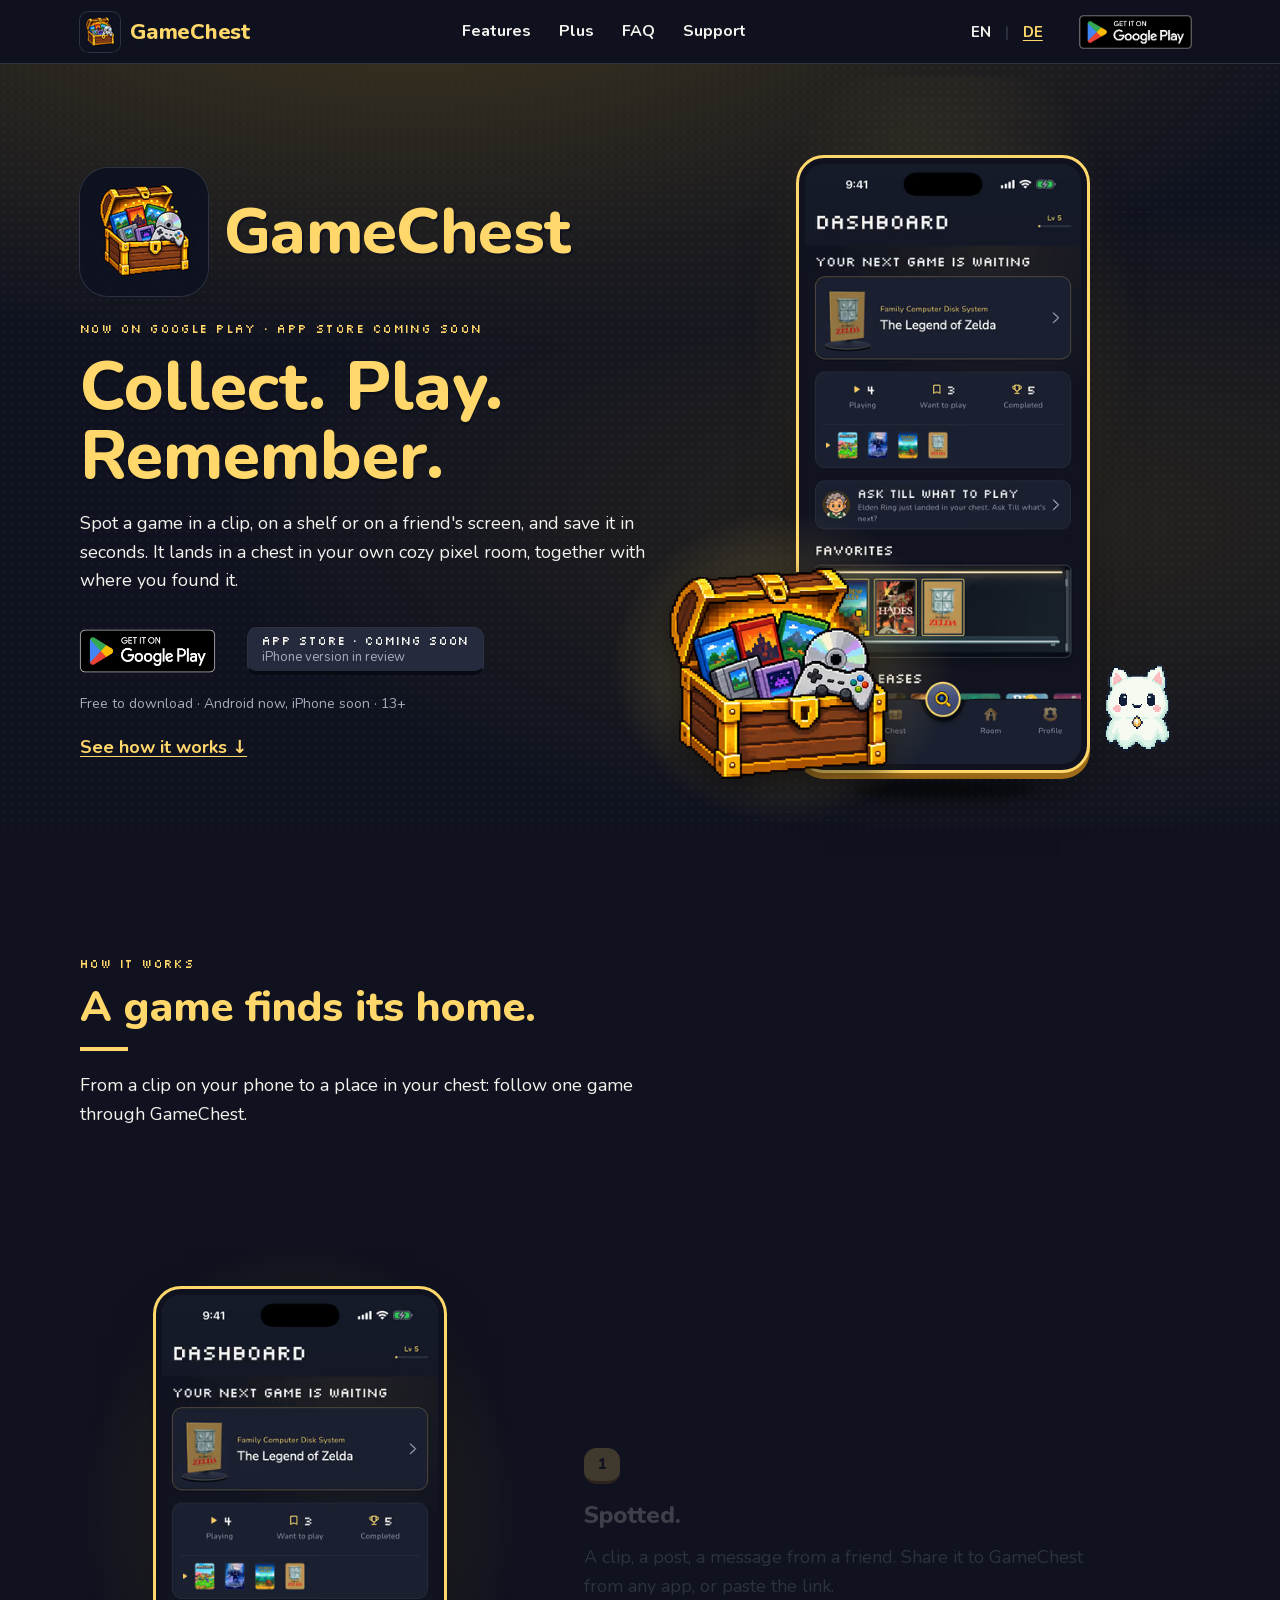
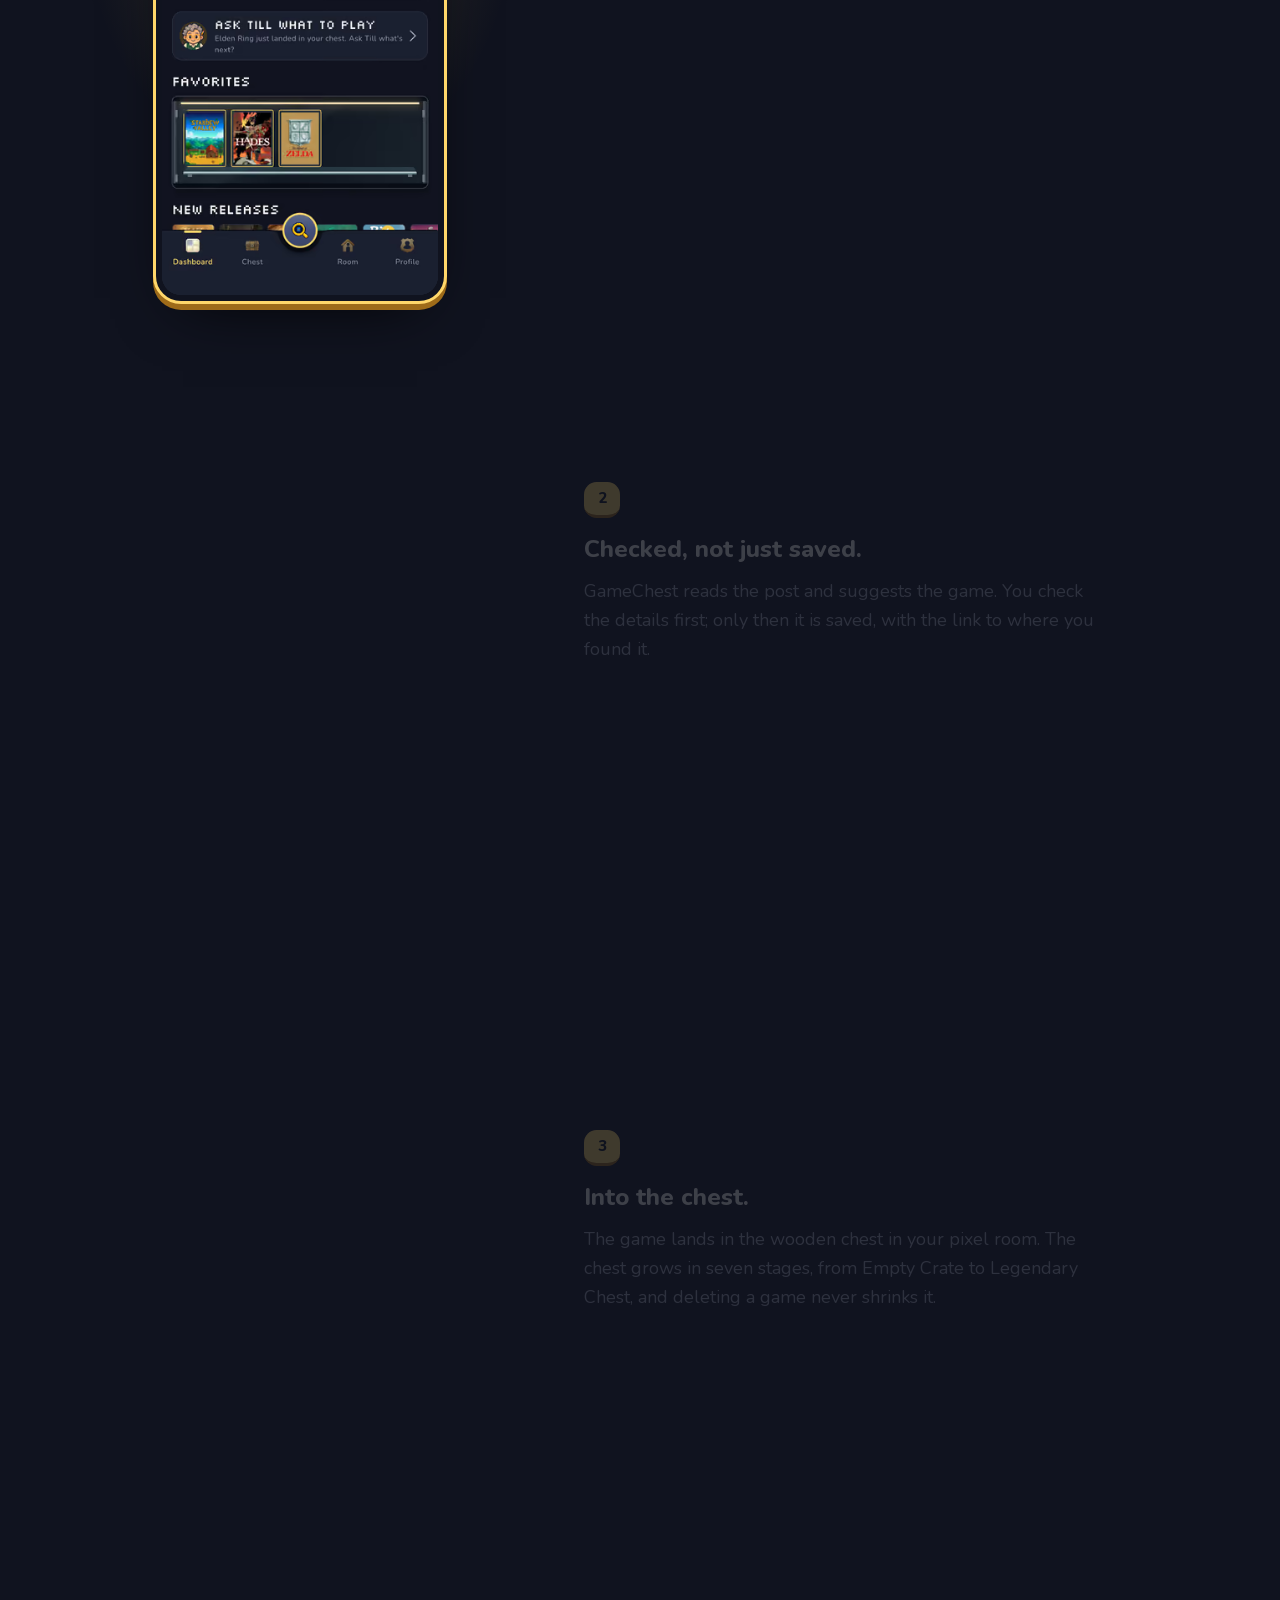
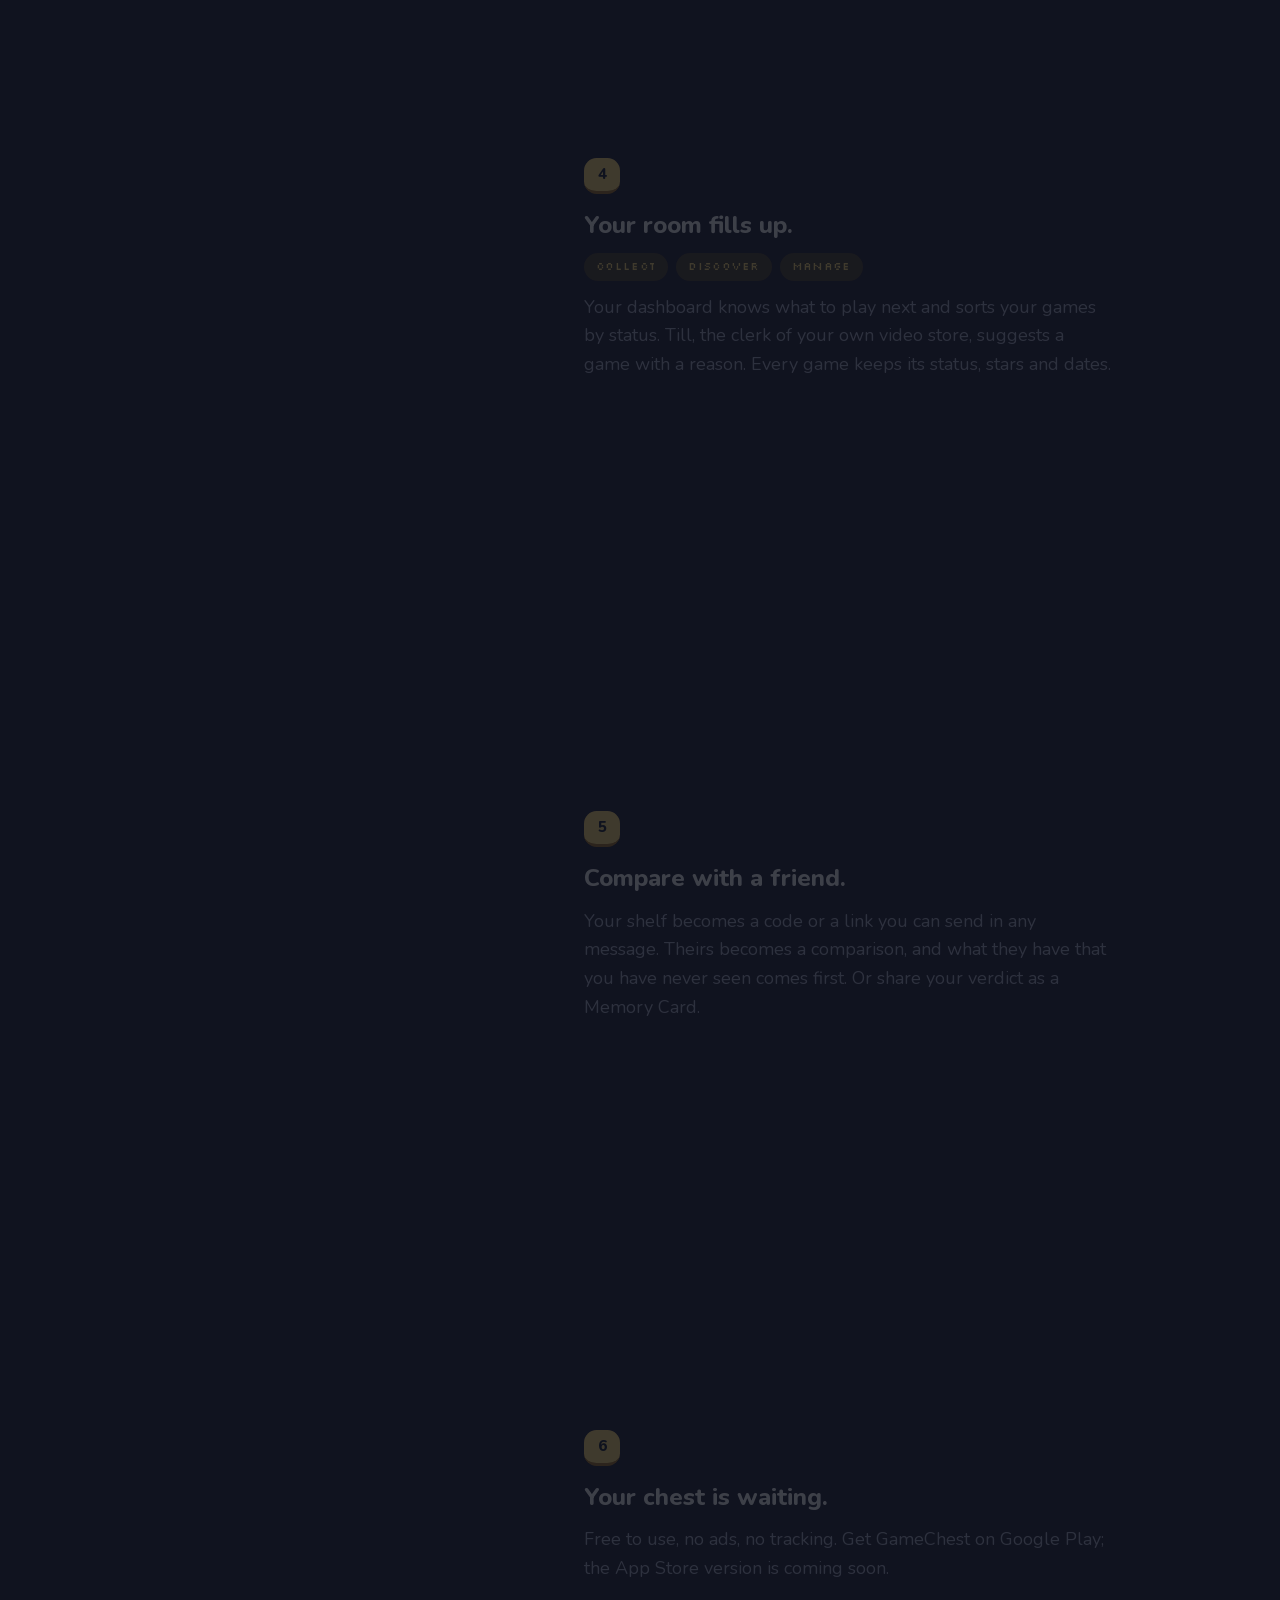
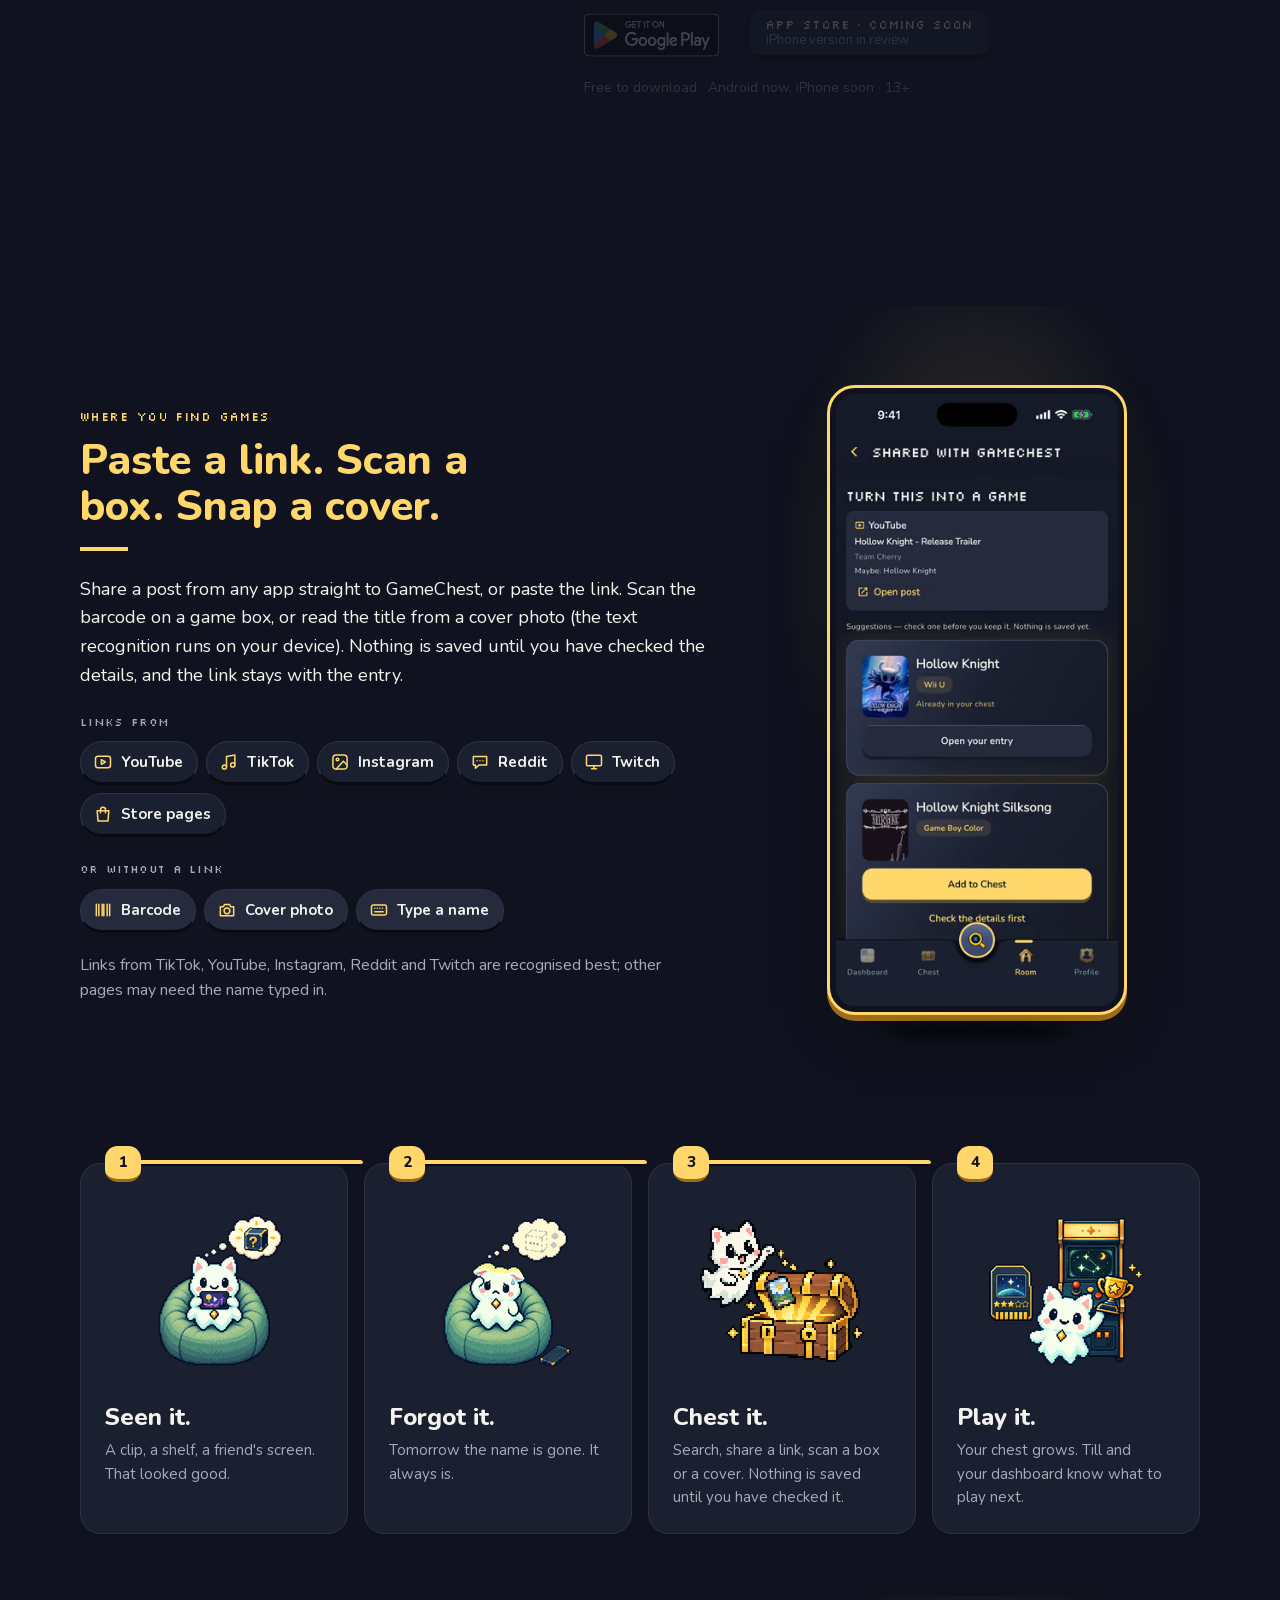
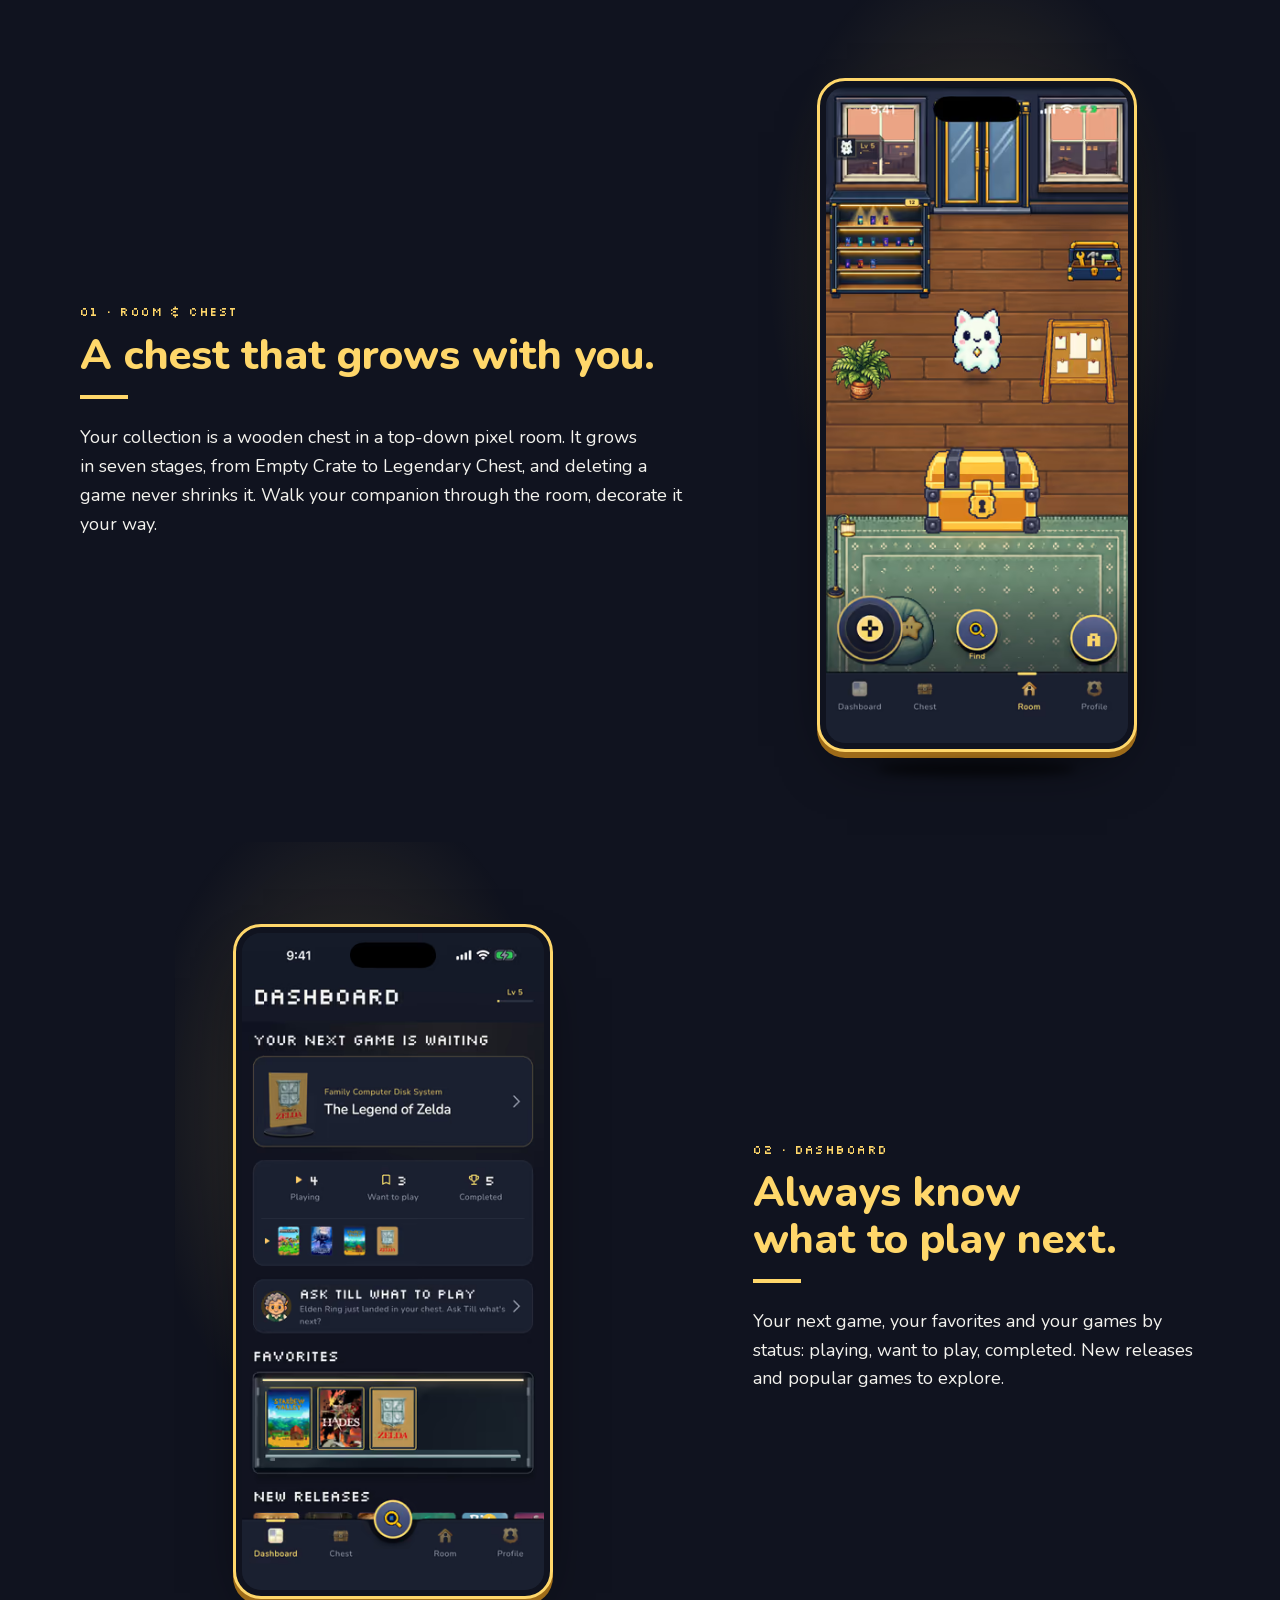
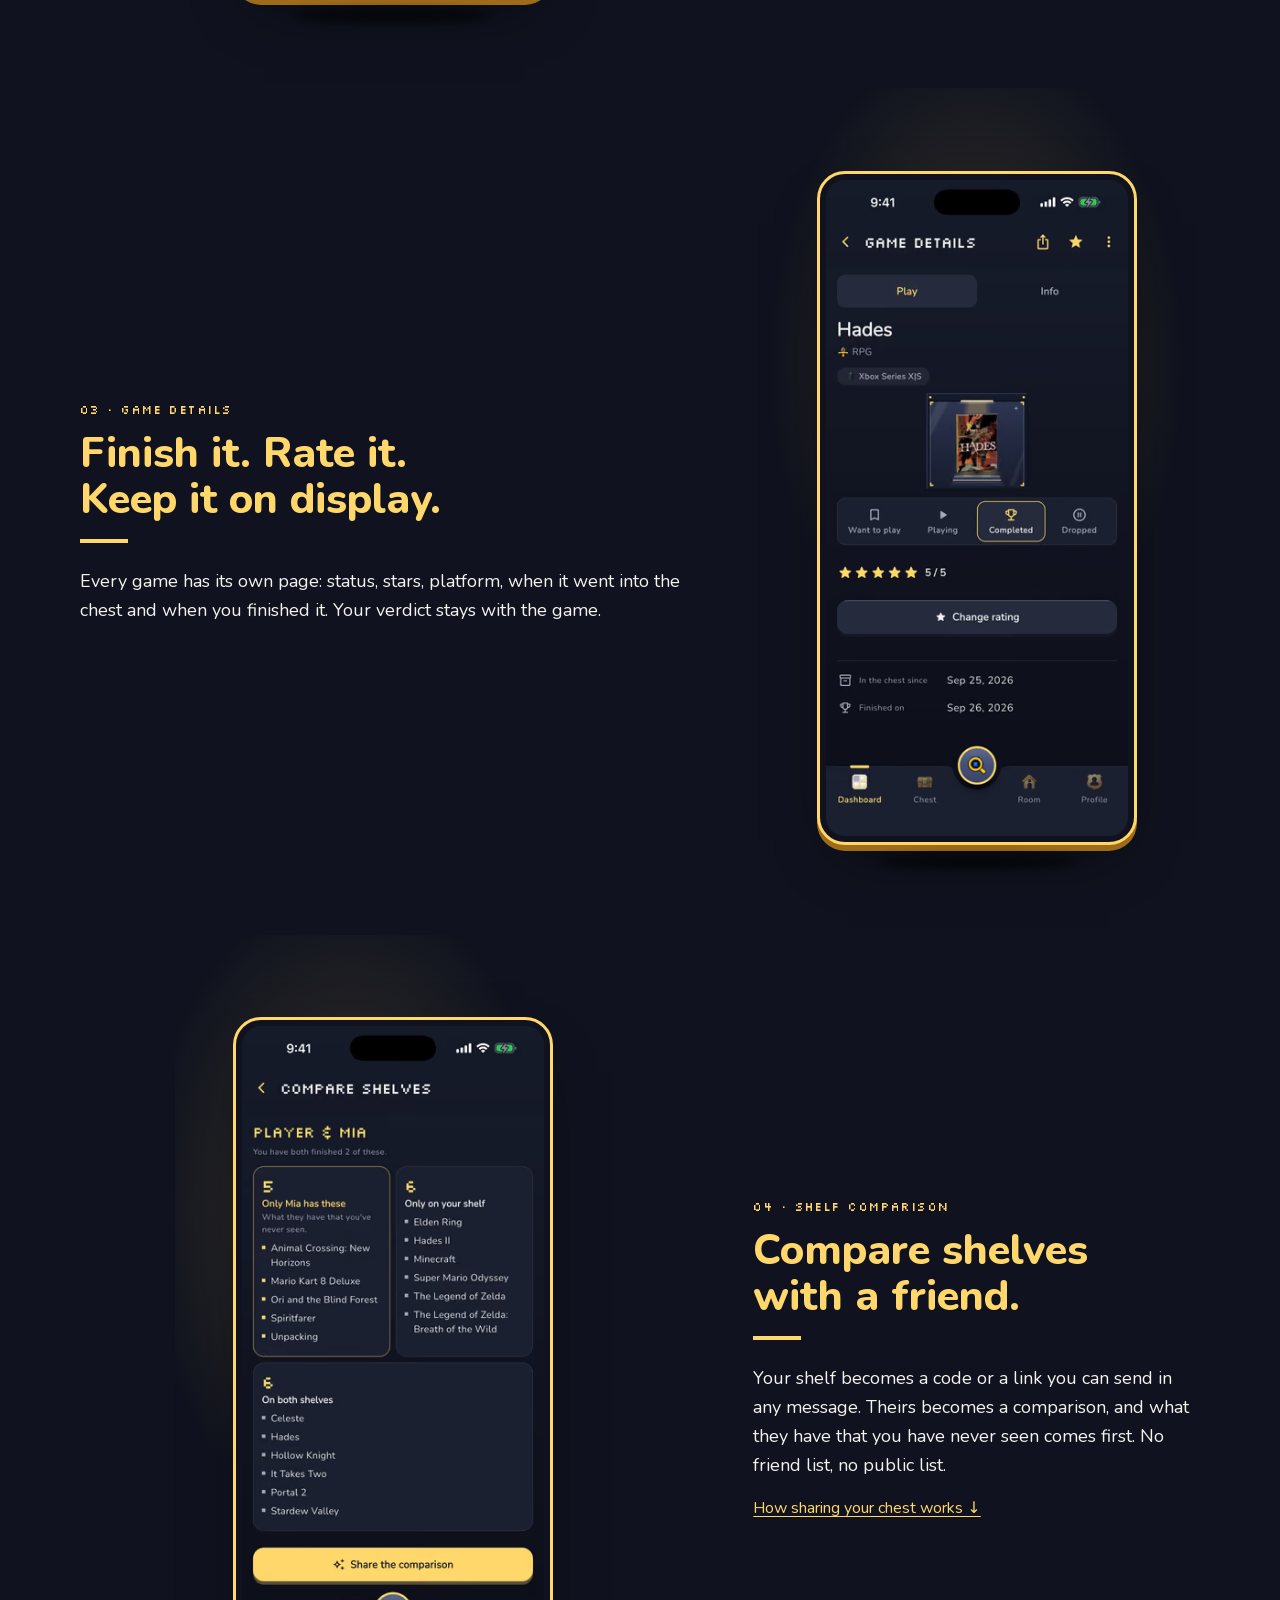
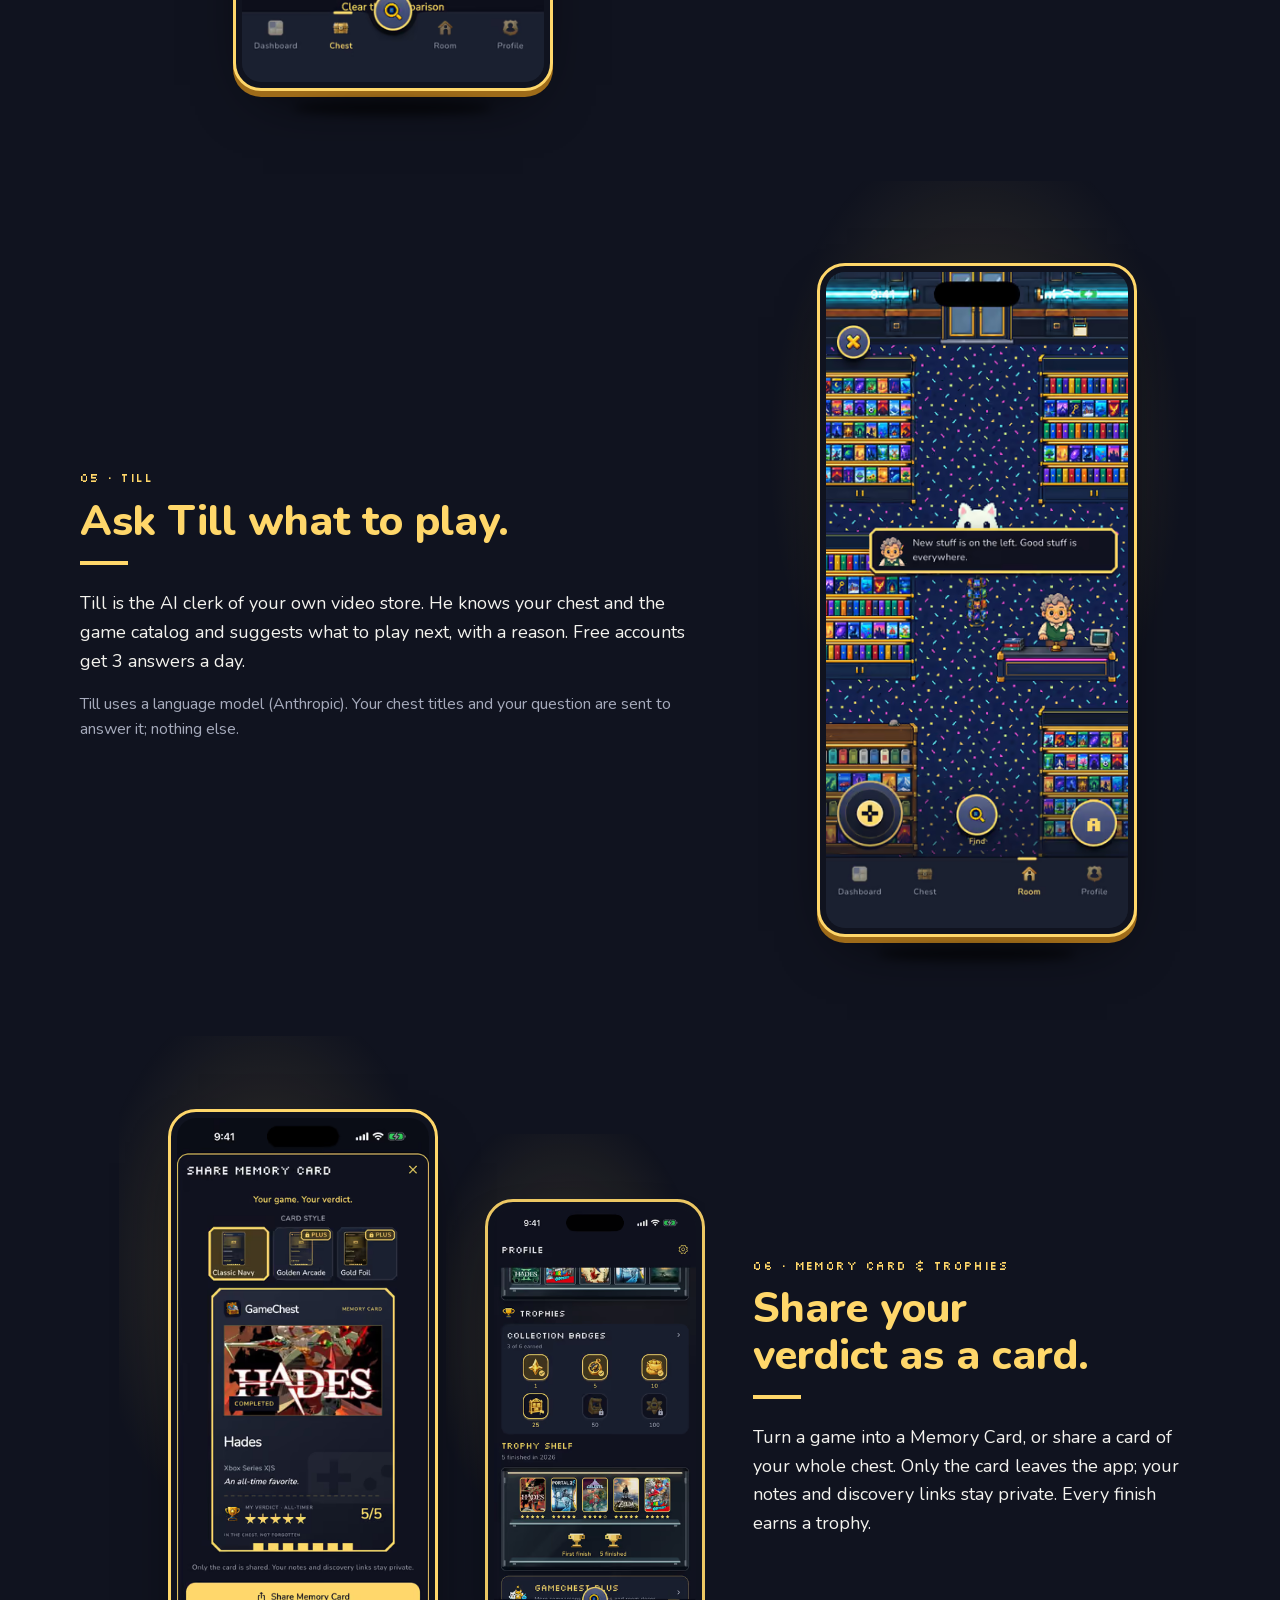
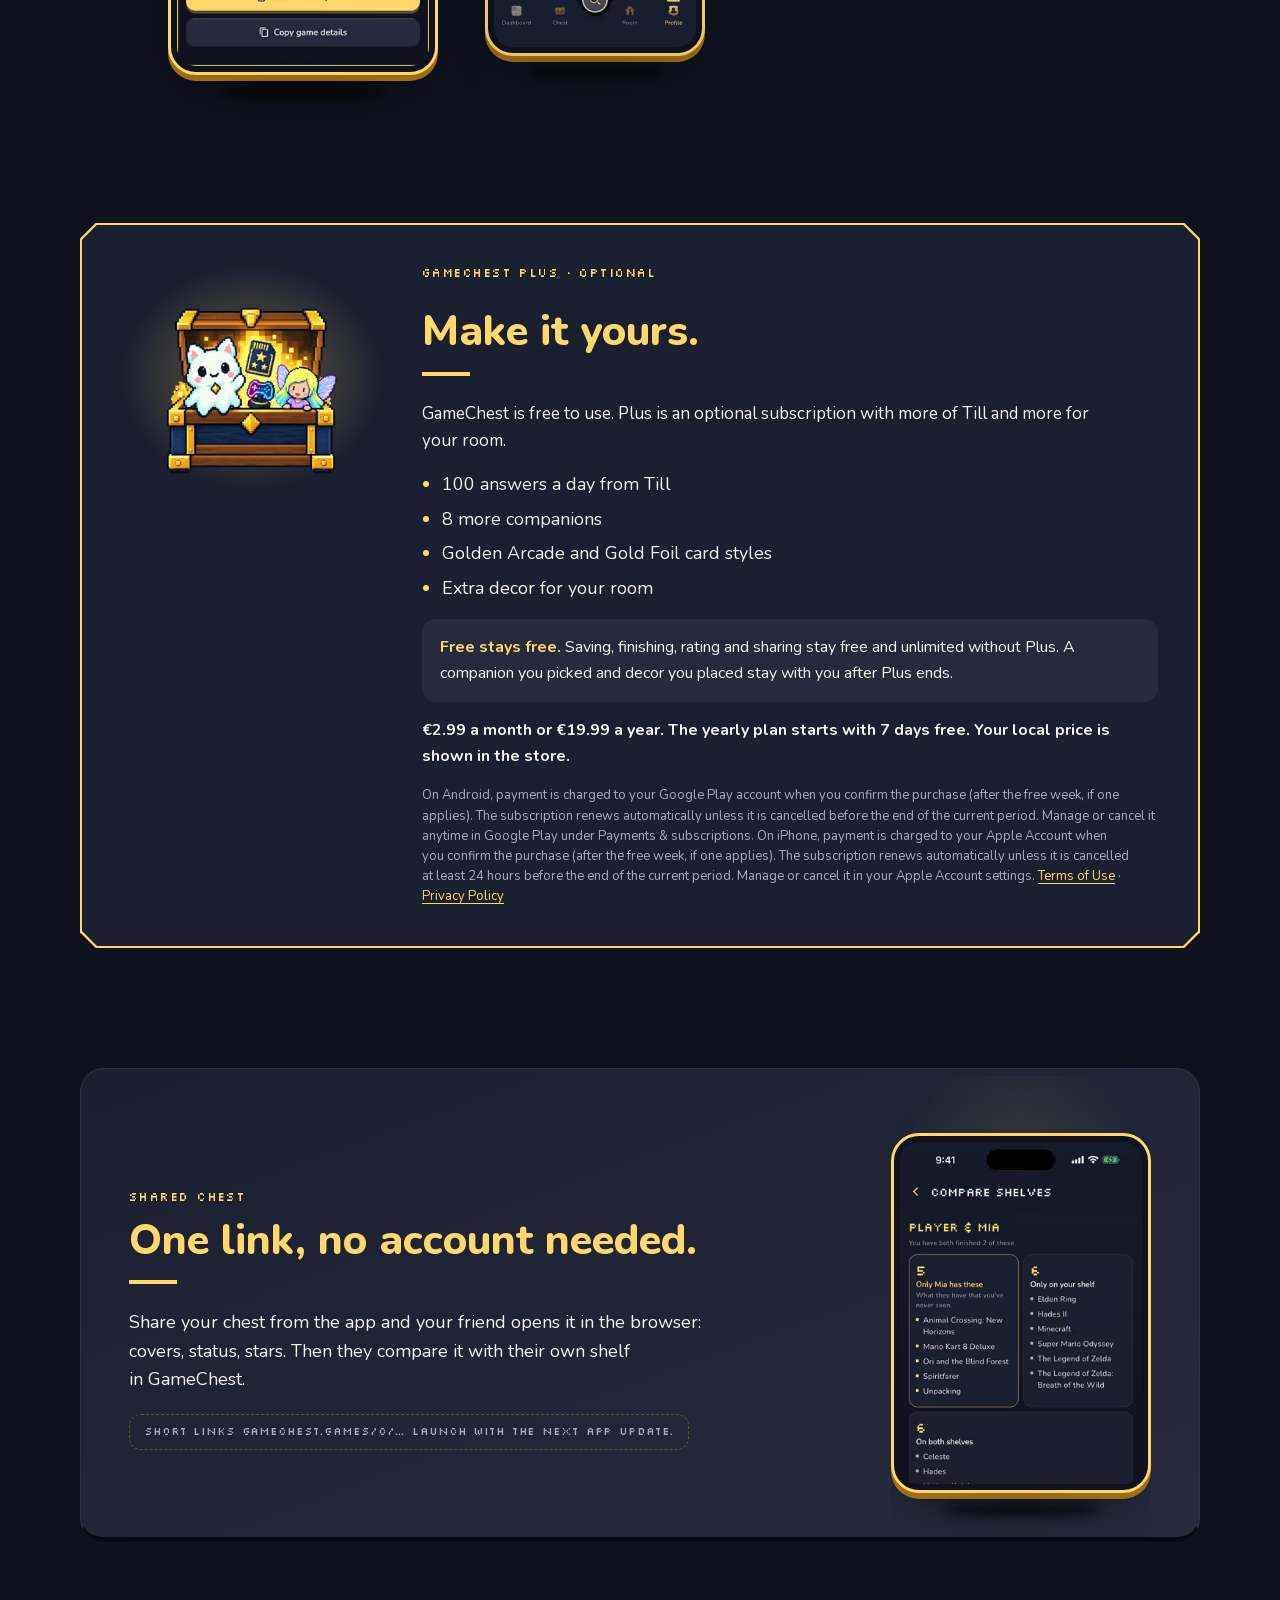
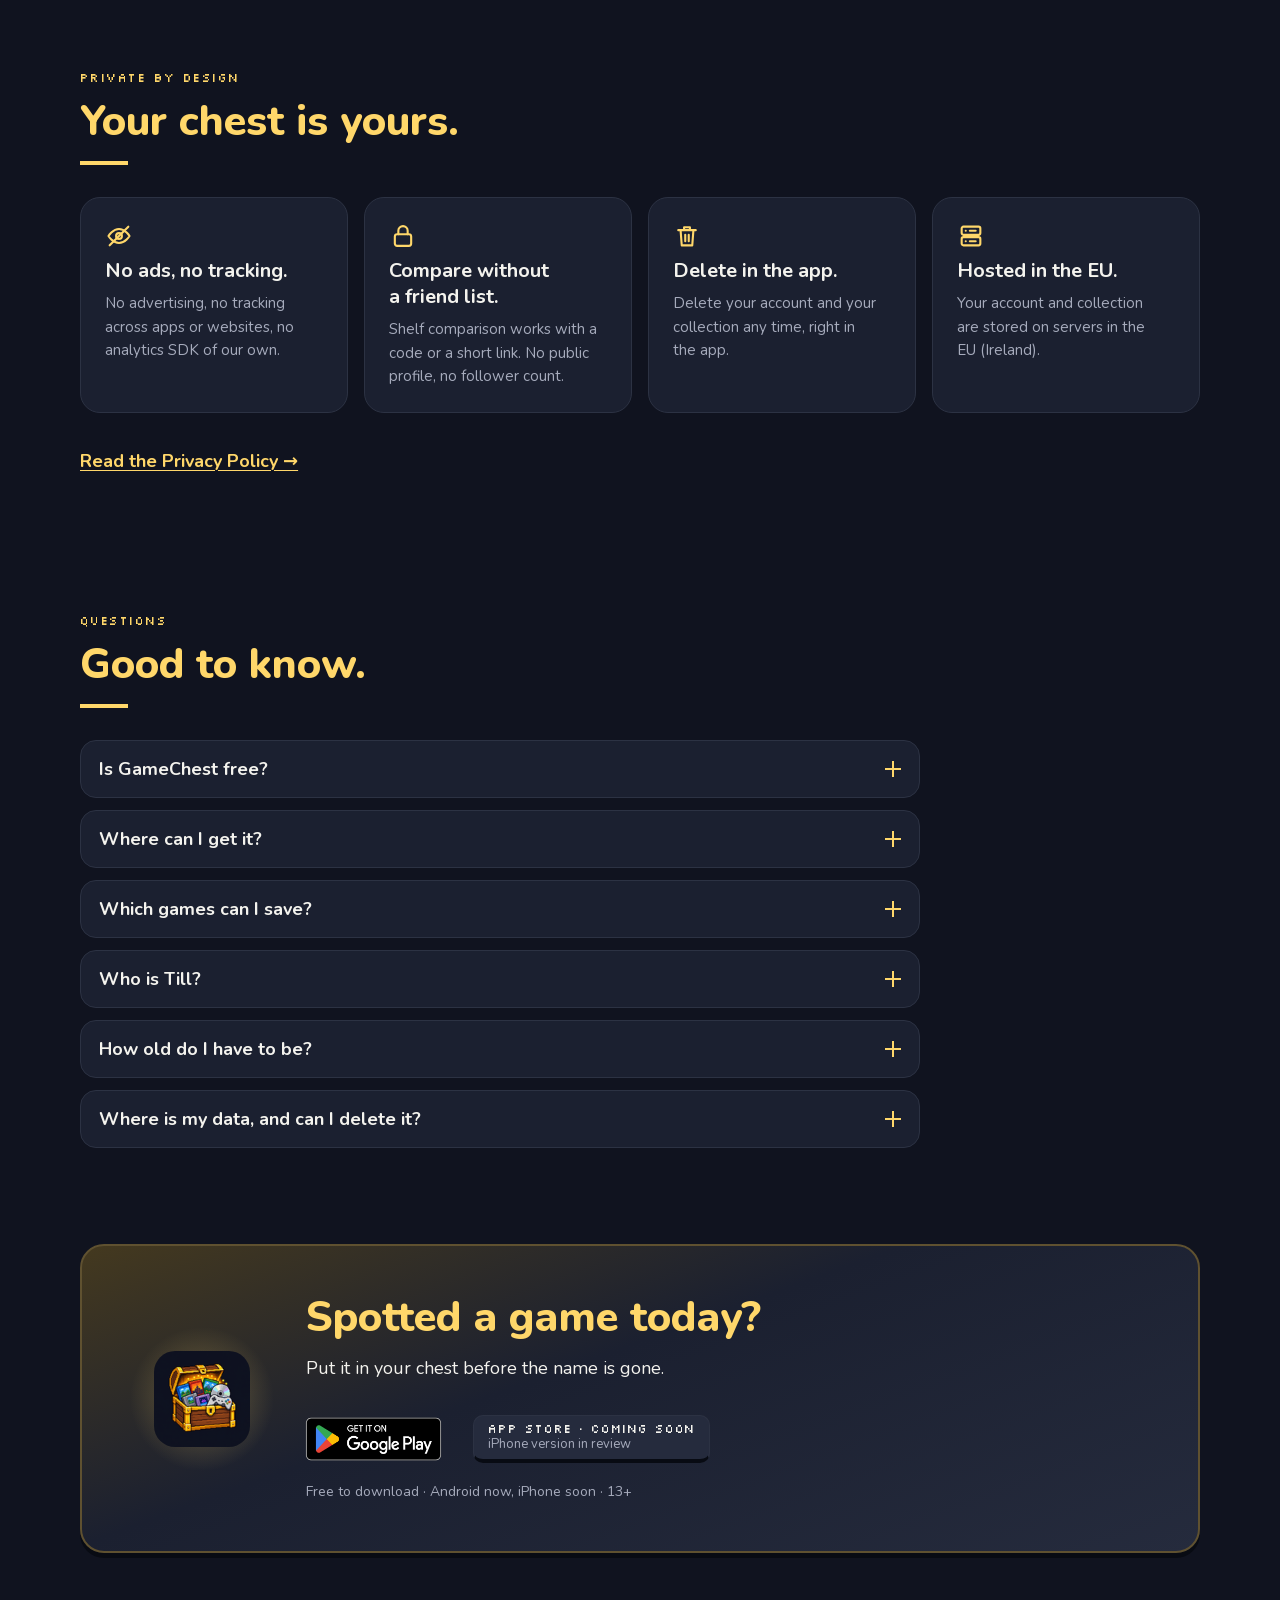
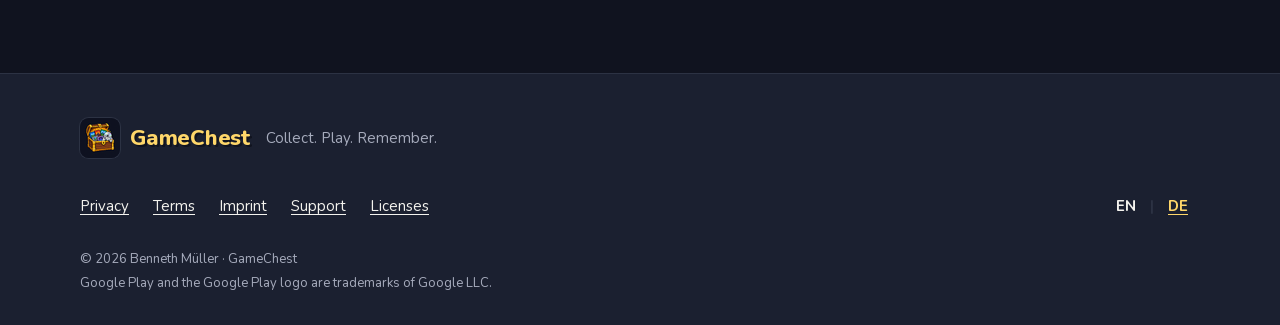
==== commit 58d7d472: "Deploy gamechest.games website (Netlify-Export)" ====
--- a/index.html
+++ b/index.html
@@ -1,4 +1,4 @@
-<!DOCTYPE html><html lang="en" class="nunito_c81cbedf-module__F6FspG__variable silkscreen_12bf01c6-module__xPTk9W__variable"><head><meta charSet="utf-8"/><meta name="viewport" content="width=device-width, initial-scale=1"/><link rel="preload" href="/_next/static/media/07454f8ad8aaac57-s.p.2kjei9psvcorz.woff2" as="font" crossorigin="" type="font/woff2"/><link rel="preload" href="/_next/static/media/37f34e4fcce0f2d4-s.p.3dosikwwiz7p4.woff2" as="font" crossorigin="" type="font/woff2"/><link rel="preload" href="/badges/google-play-en-us.png" as="image"/><style data-precedence="next" data-href="/_next/static/chunks/2km_xa4cpor5m.css /_next/static/chunks/2ggx_n0rat1mv.css /_next/static/chunks/3e9qvr8k-rogz.css /_next/static/chunks/0-bpo_ftnbfg-.css">@font-face{font-family:Nunito;font-style:normal;font-weight:200 1000;font-display:swap;src:url(/_next/static/media/224e262ef877bfa4-s.1zkvd_innyig_.woff2)format("woff2");unicode-range:U+460-52F,U+1C80-1C8A,U+20B4,U+2DE0-2DFF,U+A640-A69F,U+FE2E-FE2F}@font-face{font-family:Nunito;font-style:normal;font-weight:200 1000;font-display:swap;src:url(/_next/static/media/7f11d98043fdedc9-s.2c8-7nzo1jf9r.woff2)format("woff2");unicode-range:U+301,U+400-45F,U+490-491,U+4B0-4B1,U+2116}@font-face{font-family:Nunito;font-style:normal;font-weight:200 1000;font-display:swap;src:url(/_next/static/media/e6d00ff86ef9e699-s.1vcas2uk12q5a.woff2)format("woff2");unicode-range:U+102-103,U+110-111,U+128-129,U+168-169,U+1A0-1A1,U+1AF-1B0,U+300-301,U+303-304,U+308-309,U+323,U+329,U+1EA0-1EF9,U+20AB}@font-face{font-family:Nunito;font-style:normal;font-weight:200 1000;font-display:swap;src:url(/_next/static/media/d8cb5ab3660140cd-s.2demiz2t05dx4.woff2)format("woff2");unicode-range:U+100-2BA,U+2BD-2C5,U+2C7-2CC,U+2CE-2D7,U+2DD-2FF,U+304,U+308,U+329,U+1D00-1DBF,U+1E00-1E9F,U+1EF2-1EFF,U+2020,U+20A0-20AB,U+20AD-20C0,U+2113,U+2C60-2C7F,U+A720-A7FF}@font-face{font-family:Nunito;font-style:normal;font-weight:200 1000;font-display:swap;src:url(/_next/static/media/07454f8ad8aaac57-s.p.2kjei9psvcorz.woff2)format("woff2");unicode-range:U+??,U+131,U+152-153,U+2BB-2BC,U+2C6,U+2DA,U+2DC,U+304,U+308,U+329,U+2000-206F,U+20AC,U+2122,U+2191,U+2193,U+2212,U+2215,U+FEFF,U+FFFD}@font-face{font-family:Nunito Fallback;src:local(Arial);ascent-override:99.71%;descent-override:34.82%;line-gap-override:0.0%;size-adjust:101.39%}.nunito_c81cbedf-module__F6FspG__className{font-family:Nunito,Nunito Fallback;font-style:normal}.nunito_c81cbedf-module__F6FspG__variable{--font-nunito:"Nunito", "Nunito Fallback"}
+<!DOCTYPE html><html lang="en" class="nunito_c81cbedf-module__F6FspG__variable silkscreen_12bf01c6-module__xPTk9W__variable"><head><meta charSet="utf-8"/><meta name="viewport" content="width=device-width, initial-scale=1"/><link rel="preload" href="/_next/static/media/07454f8ad8aaac57-s.p.2kjei9psvcorz.woff2" as="font" crossorigin="" type="font/woff2"/><link rel="preload" href="/_next/static/media/37f34e4fcce0f2d4-s.p.3dosikwwiz7p4.woff2" as="font" crossorigin="" type="font/woff2"/><link rel="preload" href="/badges/google-play-en-us.png" as="image"/><style data-precedence="next" data-href="/_next/static/chunks/2km_xa4cpor5m.css /_next/static/chunks/2okcntmv9s4h4.css">@font-face{font-family:Nunito;font-style:normal;font-weight:200 1000;font-display:swap;src:url(/_next/static/media/224e262ef877bfa4-s.1zkvd_innyig_.woff2)format("woff2");unicode-range:U+460-52F,U+1C80-1C8A,U+20B4,U+2DE0-2DFF,U+A640-A69F,U+FE2E-FE2F}@font-face{font-family:Nunito;font-style:normal;font-weight:200 1000;font-display:swap;src:url(/_next/static/media/7f11d98043fdedc9-s.2c8-7nzo1jf9r.woff2)format("woff2");unicode-range:U+301,U+400-45F,U+490-491,U+4B0-4B1,U+2116}@font-face{font-family:Nunito;font-style:normal;font-weight:200 1000;font-display:swap;src:url(/_next/static/media/e6d00ff86ef9e699-s.1vcas2uk12q5a.woff2)format("woff2");unicode-range:U+102-103,U+110-111,U+128-129,U+168-169,U+1A0-1A1,U+1AF-1B0,U+300-301,U+303-304,U+308-309,U+323,U+329,U+1EA0-1EF9,U+20AB}@font-face{font-family:Nunito;font-style:normal;font-weight:200 1000;font-display:swap;src:url(/_next/static/media/d8cb5ab3660140cd-s.2demiz2t05dx4.woff2)format("woff2");unicode-range:U+100-2BA,U+2BD-2C5,U+2C7-2CC,U+2CE-2D7,U+2DD-2FF,U+304,U+308,U+329,U+1D00-1DBF,U+1E00-1E9F,U+1EF2-1EFF,U+2020,U+20A0-20AB,U+20AD-20C0,U+2113,U+2C60-2C7F,U+A720-A7FF}@font-face{font-family:Nunito;font-style:normal;font-weight:200 1000;font-display:swap;src:url(/_next/static/media/07454f8ad8aaac57-s.p.2kjei9psvcorz.woff2)format("woff2");unicode-range:U+??,U+131,U+152-153,U+2BB-2BC,U+2C6,U+2DA,U+2DC,U+304,U+308,U+329,U+2000-206F,U+20AC,U+2122,U+2191,U+2193,U+2212,U+2215,U+FEFF,U+FFFD}@font-face{font-family:Nunito Fallback;src:local(Arial);ascent-override:99.71%;descent-override:34.82%;line-gap-override:0.0%;size-adjust:101.39%}.nunito_c81cbedf-module__F6FspG__className{font-family:Nunito,Nunito Fallback;font-style:normal}.nunito_c81cbedf-module__F6FspG__variable{--font-nunito:"Nunito", "Nunito Fallback"}
 @font-face{font-family:Silkscreen;font-style:normal;font-weight:400;font-display:swap;src:url(/_next/static/media/26e9340776e0c8e8-s.3-pcjiz3ygyf8.woff2)format("woff2");unicode-range:U+100-2BA,U+2BD-2C5,U+2C7-2CC,U+2CE-2D7,U+2DD-2FF,U+304,U+308,U+329,U+1D00-1DBF,U+1E00-1E9F,U+1EF2-1EFF,U+2020,U+20A0-20AB,U+20AD-20C0,U+2113,U+2C60-2C7F,U+A720-A7FF}@font-face{font-family:Silkscreen;font-style:normal;font-weight:400;font-display:swap;src:url(/_next/static/media/37f34e4fcce0f2d4-s.p.3dosikwwiz7p4.woff2)format("woff2");unicode-range:U+??,U+131,U+152-153,U+2BB-2BC,U+2C6,U+2DA,U+2DC,U+304,U+308,U+329,U+2000-206F,U+20AC,U+2122,U+2191,U+2193,U+2212,U+2215,U+FEFF,U+FFFD}@font-face{font-family:Silkscreen Fallback;src:local(Arial);ascent-override:68.84%;descent-override:16.71%;line-gap-override:0.0%;size-adjust:149.62%}.silkscreen_12bf01c6-module__xPTk9W__className{font-family:Silkscreen,Silkscreen Fallback;font-style:normal;font-weight:400}.silkscreen_12bf01c6-module__xPTk9W__variable{--font-silkscreen:"Silkscreen", "Silkscreen Fallback"}
 .legal-prose{max-width:68ch;color:var(--legal-ink);overflow-wrap:break-word;font-size:1.0625rem;line-height:1.65}.legal-prose h2{color:var(--legal-accent);margin:2.25rem 0 .5rem;scroll-margin-top:88px;font-size:1.3125rem;line-height:1.3}.legal-prose h3{color:var(--legal-accent-2);margin:1.5rem 0 .375rem;font-size:1.125rem;line-height:1.35}.legal-prose p,.legal-prose ul,.legal-prose ol{margin:0 0 .875rem}.legal-prose ul,.legal-prose ol{padding-left:1.375rem}.legal-prose li{margin:.25rem 0}.legal-meta{color:var(--legal-muted);margin:0 0 1.25rem;font-size:.9375rem}.legal-note{border-left:4px solid var(--legal-note);background:var(--legal-note-bg);border-radius:8px;margin:0 0 1.5rem;padding:.75rem 1rem;font-size:.9375rem}.legal-note p{margin:0}.legal-ph{background:var(--legal-ph-bg);color:var(--legal-accent);-webkit-hyphens:manual;hyphens:manual;-webkit-box-decoration-break:clone;box-decoration-break:clone;border-radius:4px;padding:0 .25rem;font-weight:700}.legal-address{font-style:normal}.legal-toc{background:var(--legal-surface);border:1px solid var(--legal-border);border-radius:14px;margin:0 0 1.5rem;padding:.875rem 1.25rem}.legal-toc-title{margin:0 0 .25rem;font-weight:700}.legal-toc ul{margin:0;padding:0;list-style:none}.legal-toc a{padding:.25rem 0;display:inline-block}.legal-table-wrap{margin:.625rem 0 1rem}.legal-table{border-collapse:collapse;width:100%;font-size:.9375rem}.legal-table th,.legal-table td{text-align:left;vertical-align:top;border-bottom:1px solid var(--legal-border);padding:.5rem}.legal-table th{color:var(--legal-accent-2);font-weight:700}@media (max-width:559.98px){.legal-table thead{clip-path:inset(50%);width:1px;height:1px;position:absolute;overflow:hidden}.legal-table,.legal-table tbody,.legal-table tr,.legal-table td{width:100%;display:block}.legal-table tr{border-bottom:1px solid var(--legal-border);padding:.5rem 0}.legal-table td{border:0;padding:.1875rem 0}.legal-table td:before{content:attr(data-label);color:var(--legal-accent-2);font-size:.8125rem;font-weight:700;display:block}}
 :root{--lightningcss-light: ;--lightningcss-dark:initial;color-scheme:dark;--g-bg:#10131f;--g-panel:#1b2030;--g-elevated:#252b3d;--g-border:#2c3243;--g-ink:#f4f3ee;--g-muted:#a6abbc;--g-gold:#ffd76a;--g-amber:#ffcd68;--g-gold-sel:#44391f;--g-mint:#c4f280;--g-btn-edge:#ffe4af;--g-btn-text:#342419;--g-btn-shadow:#805337;--g-glow-in:#ffd76a55;--g-glow-out:#ffd76a00;--font-body:var(--font-nunito), system-ui, -apple-system, "Segoe UI", Roboto, Arial, sans-serif;--font-label:var(--font-silkscreen), ui-monospace, monospace;--font-display:var(--font-nunito), system-ui, -apple-system, "Segoe UI", Roboto, Arial, sans-serif;--g-deep:#080b13;--g-card-edge:#5f5130;--g-coin-edge:#9e6b19;--g-light-edge:#fff0b5;--container:1120px;--gutter:16px;--header-h:64px;--section-gap:96px;--radius-card:20px;--bevel:10px;--legal-ink:var(--g-ink);--legal-muted:var(--g-muted);--legal-accent:var(--g-gold);--legal-accent-2:var(--g-amber);--legal-surface:var(--g-elevated);--legal-border:var(--g-border);--legal-note:var(--g-mint);--legal-note-bg:#c4f28014;--legal-ph-bg:#ffd76a29}@media (min-width:481px){:root{--gutter:24px}}@media (min-width:768px){:root{--section-gap:120px}}@media (min-width:1025px){:root{--gutter:32px}}*,:before,:after{box-sizing:border-box}html{-moz-text-size-adjust:100%;text-size-adjust:100%;scroll-padding-top:calc(var(--header-h) + 16px)}@media (prefers-reduced-motion:no-preference){html{scroll-behavior:smooth}}body{background:var(--g-bg);color:var(--g-ink);font-family:var(--font-body);overflow-wrap:break-word;margin:0;font-size:1.0625rem;line-height:1.6}@media (min-width:768px){body{font-size:1.125rem}}img,picture,svg{max-width:100%;display:block}img{height:auto}h1,h2,h3{text-wrap:balance;margin:0;font-weight:800}p{text-wrap:pretty;margin:0}a{color:var(--g-gold);text-underline-offset:3px;text-decoration-thickness:1px}a:hover{text-decoration-thickness:2px}:focus-visible{outline:3px solid var(--g-mint);outline-offset:3px;border-radius:4px}.container{width:100%;max-width:calc(var(--container) + 2 * var(--gutter));padding-inline:var(--gutter);margin-inline:auto}.visually-hidden{clip-path:inset(50%);white-space:nowrap;border:0;width:1px;height:1px;margin:-1px;padding:0;overflow:hidden;position:absolute!important}.skip-link{z-index:100;background:var(--g-amber);color:var(--g-btn-text);font-family:var(--font-display);border:2px solid var(--g-btn-edge);border-bottom:5px solid var(--g-btn-shadow);border-radius:16px;padding:12px 16px;font-size:1.25rem;font-weight:800;text-decoration:none;position:absolute;top:-100px;left:12px}.skip-link:focus{top:12px}.pixel{image-rendering:pixelated}.eyebrow{font-family:var(--font-label);letter-spacing:.12em;text-transform:uppercase;color:var(--g-gold);margin:0 0 12px;font-size:.6875rem;line-height:1.4;display:inline-block}@media (min-width:768px){.eyebrow{font-size:.75rem}}.h2{font-family:var(--font-display);color:var(--g-gold);font-size:2rem;font-weight:800;line-height:1.15}.h2:after{content:"";background:var(--g-gold);width:48px;height:4px;margin-top:16px;display:block}.h2.center:after{margin-inline:auto}@media (min-width:768px){.h2{font-size:2.625rem;line-height:1.1}}.h3{font-family:var(--font-display);color:var(--g-ink);font-size:1.375rem;font-weight:800;line-height:1.3}@media (min-width:768px){.h3{font-size:1.5rem}}.muted{color:var(--g-muted);font-size:.9375rem;line-height:1.55}@media (min-width:768px){.muted{font-size:1rem}}.btn{min-height:54px;font:inherit;font-family:var(--font-display);text-align:center;border-radius:16px;justify-content:center;align-items:center;gap:8px;padding:12px 22px;font-size:1.25rem;font-weight:800;line-height:1.2;text-decoration:none;transition:transform .12s cubic-bezier(.33,1,.68,1),border-bottom-width .12s cubic-bezier(.33,1,.68,1);display:inline-flex}.btn-secondary{background:var(--g-elevated);color:var(--g-ink);border:1.4px solid var(--g-border);border-bottom:5px solid var(--g-deep)}a.btn-secondary:hover{border-color:var(--g-gold);border-bottom-color:var(--g-deep)}.btn-primary{background:var(--g-amber);color:var(--g-btn-text);border:2px solid var(--g-btn-edge);border-bottom:5px solid var(--g-btn-shadow);box-shadow:inset 0 1px #ffffff38}a.btn-primary:hover{filter:brightness(1.04)}a.btn-primary:active,a.btn-secondary:active{border-bottom-width:1.5px;transition-duration:80ms;transform:translateY(3.5px)}@media (prefers-reduced-motion:reduce){.btn{transition:none}}.coin{z-index:1;background:var(--g-gold);border-bottom:3px solid var(--g-coin-edge);width:32px;height:32px;color:var(--g-bg);font-family:var(--font-body);border-radius:35%;flex:none;justify-content:center;align-items:center;font-size:.875rem;font-weight:800;line-height:1;display:inline-flex;position:relative}.coin--done{color:#0000}.coin--done:after{content:"";border:solid var(--g-bg);border-width:0 3px 3px 0;width:6px;height:11px;position:absolute;transform:translateY(-2px)rotate(45deg)}.coin--current{outline:2px solid var(--g-light-edge);outline-offset:-2px}@media (min-width:768px){.coin{width:36px;height:36px;font-size:.9375rem}}.rail{z-index:0;background:var(--g-elevated);border-bottom:2px solid var(--g-deep);pointer-events:none;border-radius:3px;height:6px;position:absolute}.rail--gold{background:var(--g-gold)}.prose a{text-decoration:underline}
@@ -10,10 +10,6 @@
 .PhoneFrame-module__8nVjmW__stage{width:100%;max-width:320px;margin-inline:auto;padding:24px 0 28px;position:relative}.PhoneFrame-module__8nVjmW__stage:before{content:"";pointer-events:none;background:radial-gradient(70% 60% at 50% 35%,#ffd76a2e,#ffd76a00 70%);position:absolute;inset:-8% -18% 0}.PhoneFrame-module__8nVjmW__stage:after{content:"";filter:blur(5px);pointer-events:none;background:#0000008c;border-radius:50%;width:62%;height:14px;position:absolute;bottom:4px;left:19%}.PhoneFrame-module__8nVjmW__frame{background:var(--g-bg);border:3px solid var(--g-gold);border-radius:28px;width:100%;padding:6px;position:relative;box-shadow:0 6px #9e6b19,0 24px 60px -30px #000}.PhoneFrame-module__8nVjmW__img{aspect-ratio:1320/2868;background:var(--g-panel);border-radius:19px;width:100%;height:auto;box-shadow:inset 0 0 0 1px #ffffff0a}.PhoneFrame-module__8nVjmW__cropStage:before{inset:-8% -6% 0}.PhoneFrame-module__8nVjmW__crop{height:300px;overflow:hidden}.PhoneFrame-module__8nVjmW__crop picture{height:100%}.PhoneFrame-module__8nVjmW__crop .PhoneFrame-module__8nVjmW__img{aspect-ratio:auto;object-fit:cover;object-position:top;height:100%}@media (min-width:1024px){.PhoneFrame-module__8nVjmW__crop{height:360px}}@media (prefers-reduced-motion:no-preference){.PhoneFrame-module__8nVjmW__float{animation:6s ease-in-out infinite PhoneFrame-module__8nVjmW__float}}@keyframes PhoneFrame-module__8nVjmW__float{0%,to{transform:translateY(0)}50%{transform:translateY(-6px)}}
 .Feature-module__i2wIta__feature{counter-increment:feature;align-items:center;gap:40px;display:grid}.Feature-module__i2wIta__feature+.Feature-module__i2wIta__feature{margin-top:var(--section-gap)}.Feature-module__i2wIta__eyebrow:before{content:counter(feature, decimal-leading-zero) " · "}.Feature-module__i2wIta__text{max-width:56ch}.Feature-module__i2wIta__body{flex-direction:column;gap:16px;margin-top:24px;display:flex}.Feature-module__i2wIta__list{flex-direction:column;gap:12px;margin:0;padding:0;list-style:none;display:flex}.Feature-module__i2wIta__list li{align-items:flex-start;gap:12px;display:flex}.Feature-module__i2wIta__icon{color:var(--g-gold);flex:none;margin-top:2px}.Feature-module__i2wIta__media{justify-content:center;display:flex;overflow-x:clip}@media (min-width:768px){.Feature-module__i2wIta__feature{grid-template-columns:7fr 5fr;gap:48px}.Feature-module__i2wIta__feature:nth-of-type(2n) .Feature-module__i2wIta__text{order:2}.Feature-module__i2wIta__feature:nth-of-type(2n) .Feature-module__i2wIta__media{order:1}.Feature-module__i2wIta__feature:nth-of-type(2n) .Feature-module__i2wIta__stage:before{background:radial-gradient(70% 60% at 40% 35%,#ffd76a2e,#ffd76a00 70%)}}.Feature-module__i2wIta__second{display:none}@media (min-width:1024px){.Feature-module__i2wIta__duo{align-items:flex-start;gap:0}.Feature-module__i2wIta__duo>.Feature-module__i2wIta__stage:first-child{z-index:1;max-width:270px}.Feature-module__i2wIta__duo .Feature-module__i2wIta__second{opacity:.92;max-width:220px;margin:90px 0 0 -40px;display:block}}
 .Faq-module__MGuq4G__list{flex-direction:column;gap:12px;display:flex}.Faq-module__MGuq4G__item{background:var(--g-panel);border:1px solid var(--g-border);border-radius:16px}.Faq-module__MGuq4G__item[open]{border-color:var(--g-gold-sel)}.Faq-module__MGuq4G__summary{cursor:pointer;border-radius:16px;justify-content:space-between;align-items:center;gap:16px;min-height:56px;padding:14px 18px;list-style:none;display:flex}.Faq-module__MGuq4G__summary::-webkit-details-marker{display:none}.Faq-module__MGuq4G__summary:hover .Faq-module__MGuq4G__q{color:var(--g-gold)}.Faq-module__MGuq4G__q{font-size:1.0625rem;font-weight:700;line-height:1.35}.Faq-module__MGuq4G__marker{flex:none;width:16px;height:16px;position:relative}.Faq-module__MGuq4G__marker:before,.Faq-module__MGuq4G__marker:after{content:"";background:var(--g-gold);width:16px;height:2px;position:absolute;top:7px;left:0}.Faq-module__MGuq4G__marker:after{transform:rotate(90deg)}.Faq-module__MGuq4G__item[open] .Faq-module__MGuq4G__marker:after{transform:none}.Faq-module__MGuq4G__a{color:var(--g-ink);padding:0 18px 18px}@media (min-width:768px){.Faq-module__MGuq4G__q{font-size:1.125rem}}
-.HomePage-module__ESCc_q__hero{background-image:radial-gradient(120% 80% at 32% -12%,#44391fe6 0%,#44391f00 62%),radial-gradient(90% 60% at 80% 60%,#44391f73 0%,#44391f00 70%),radial-gradient(#2c324359 1px,#0000 1.5px);background-size:auto,auto,8px 8px;padding:32px 0 8px;position:relative;overflow-x:clip}.HomePage-module__ESCc_q__heroGrid{align-items:center;gap:24px;display:grid}.HomePage-module__ESCc_q__heroText{flex-direction:column;align-items:flex-start;min-width:0;display:flex}.HomePage-module__ESCc_q__brand{margin:0 0 16px;display:none}.HomePage-module__ESCc_q__heroEyebrow{margin-bottom:14px}.HomePage-module__ESCc_q__h1{font-family:var(--font-display);color:var(--g-gold);text-shadow:0 3px #080b138c;font-size:2.625rem;font-weight:800;line-height:1.04}.HomePage-module__ESCc_q__lead{max-width:54ch;margin-top:18px}.HomePage-module__ESCc_q__cta{flex-direction:column;align-items:flex-start;gap:8px;margin-top:24px;display:flex}.HomePage-module__ESCc_q__secondary{align-items:center;min-height:48px;font-weight:700;text-decoration:underline;display:inline-flex}.HomePage-module__ESCc_q__stage{justify-content:center;min-width:0;padding-bottom:8px;display:flex;position:relative}.HomePage-module__ESCc_q__room{display:none}.HomePage-module__ESCc_q__heroFrame{z-index:1;max-width:240px;position:relative}.HomePage-module__ESCc_q__chest{z-index:2;width:150px;position:absolute;bottom:10px;left:max(0px,50% - 200px)}.HomePage-module__ESCc_q__chest:before{content:"";background:radial-gradient(closest-side, var(--g-glow-in), var(--g-glow-out));z-index:-1;position:absolute;inset:-22% -22% -12%}.HomePage-module__ESCc_q__chestImg{filter:drop-shadow(0 10px 14px #0000008c);width:100%;height:auto}.HomePage-module__ESCc_q__cat{z-index:2;position:absolute;bottom:18px;right:max(0px,50% - 190px)}.HomePage-module__ESCc_q__cat img{width:72px;height:72px}@media (prefers-reduced-motion:no-preference){.HomePage-module__ESCc_q__chest:before{animation:4s ease-in-out infinite HomePage-module__ESCc_q__glow}}@keyframes HomePage-module__ESCc_q__glow{0%,to{opacity:.8}50%{opacity:1}}@media (min-width:768px){.HomePage-module__ESCc_q__hero{padding-top:56px}.HomePage-module__ESCc_q__brand{display:block}.HomePage-module__ESCc_q__h1{font-size:4.25rem;line-height:1.02}.HomePage-module__ESCc_q__stage{align-items:center;min-height:600px}.HomePage-module__ESCc_q__room{z-index:0;opacity:.6;filter:blur(2px)saturate(.9);width:440px;max-width:100%;display:block;position:absolute;top:50%;left:50%;transform:translate(-50%,-50%);-webkit-mask-image:radial-gradient(closest-side,#000 62%,#0000 100%);mask-image:radial-gradient(closest-side,#000 62%,#0000 100%)}.HomePage-module__ESCc_q__room img{border-radius:24px;width:100%;height:auto}.HomePage-module__ESCc_q__heroFrame{max-width:260px}.HomePage-module__ESCc_q__chest{width:200px;bottom:16px;left:max(0px,50% - 250px)}.HomePage-module__ESCc_q__cat{bottom:40px;right:max(0px,50% - 230px)}.HomePage-module__ESCc_q__cat img{width:96px;height:96px}}@media (min-width:1024px){.HomePage-module__ESCc_q__heroGrid{grid-template-columns:minmax(0,11fr) minmax(0,10fr);gap:40px}.HomePage-module__ESCc_q__stage{min-height:700px}.HomePage-module__ESCc_q__heroFrame{width:auto;max-width:none}.HomePage-module__ESCc_q__heroFrame img{width:auto;height:600px}.HomePage-module__ESCc_q__room{width:480px}.HomePage-module__ESCc_q__chest{width:240px;bottom:24px;left:max(-24px,50% - 290px)}.HomePage-module__ESCc_q__cat{bottom:56px;right:max(0px,50% - 250px)}.HomePage-module__ESCc_q__cat img{width:112px;height:112px}}.HomePage-module__ESCc_q__features{margin-top:var(--section-gap);counter-reset:feature}.HomePage-module__ESCc_q__faq{margin-top:var(--section-gap)}.HomePage-module__ESCc_q__faqList{max-width:840px;margin-top:32px}.HomePage-module__ESCc_q__closing{margin-top:96px}.HomePage-module__ESCc_q__closingCard{background:linear-gradient(160deg, var(--g-gold-sel) 0%, var(--g-panel) 42%, var(--g-elevated) 100%);border:2px solid var(--g-card-edge);box-shadow:0 5px 0 var(--g-deep);border-radius:24px;flex-direction:column;align-items:flex-start;gap:20px;padding:32px 24px;display:flex}.HomePage-module__ESCc_q__markWrap{background:radial-gradient(closest-side, var(--g-glow-in), var(--g-glow-out));flex:none;justify-content:center;align-items:center;width:96px;height:96px;display:flex}.HomePage-module__ESCc_q__mark{border-radius:22%;width:64px;height:64px}.HomePage-module__ESCc_q__closingText{flex-direction:column;gap:12px;display:flex}.HomePage-module__ESCc_q__closingTitle{font-family:var(--font-display);color:var(--g-gold);font-size:2rem;font-weight:800;line-height:1.15}.HomePage-module__ESCc_q__closingText>:last-child{margin-top:12px}@media (min-width:768px){.HomePage-module__ESCc_q__closingCard{flex-direction:row;align-items:center;gap:32px;padding:48px}.HomePage-module__ESCc_q__markWrap{width:144px;height:144px}.HomePage-module__ESCc_q__mark{width:96px;height:96px}.HomePage-module__ESCc_q__closingTitle{font-size:2.625rem}}
-.LegalLayout-module__f35WTa__wrap{max-width:calc(760px + 2 * var(--gutter));padding-top:32px}.LegalLayout-module__f35WTa__card{background:var(--g-panel);border:1px solid var(--g-border);border-radius:var(--radius-card);max-width:none;padding:28px 18px 32px}.LegalLayout-module__f35WTa__card>:first-child{margin-top:0}.LegalLayout-module__f35WTa__h1{-webkit-hyphens:auto;hyphens:auto;color:var(--g-gold);margin:0 0 8px;font-size:1.75rem;line-height:1.15}.LegalLayout-module__f35WTa__h1+:not(p){margin-top:20px}@media (max-width:479.98px){.LegalLayout-module__f35WTa__card{-webkit-hyphens:auto;hyphens:auto}}@media (min-width:768px){.LegalLayout-module__f35WTa__wrap{padding-top:56px}.LegalLayout-module__f35WTa__card{padding:40px 48px 48px}.LegalLayout-module__f35WTa__h1{font-size:2.5rem}}
-.confirm-module__qiK0PW__page{min-height:100svh;padding:32px var(--gutter);background:radial-gradient(60% 40% at 50% 0%, var(--g-glow-in), var(--g-glow-out)), var(--g-bg);place-items:center;display:grid}.confirm-module__qiK0PW__card{background:var(--g-panel);border:1.4px solid var(--g-border);border-bottom:6px solid var(--g-deep);border-radius:var(--radius-card);text-align:center;width:100%;max-width:420px;padding:28px 24px 24px}.confirm-module__qiK0PW__brand{color:var(--g-ink);margin-bottom:20px;text-decoration:none;display:inline-flex}.confirm-module__qiK0PW__panel[hidden],.confirm-module__qiK0PW__panel [hidden]{display:none!important}.confirm-module__qiK0PW__art{width:120px;height:120px;margin:0 auto 16px;display:block}.confirm-module__qiK0PW__art img{width:100%;height:100%}.confirm-module__qiK0PW__eyebrow{font-family:var(--font-display);letter-spacing:.12em;text-transform:uppercase;color:var(--g-gold);margin:0 0 8px;font-size:.75rem;font-weight:800}.confirm-module__qiK0PW__title{font-family:var(--font-display);color:var(--g-gold);outline:none;margin:0 0 12px;font-size:2rem;font-weight:800;line-height:1.15}.confirm-module__qiK0PW__body{color:var(--g-ink);margin:0 0 24px;font-size:1.0625rem;line-height:1.55}.confirm-module__qiK0PW__actions{gap:12px;display:grid}.confirm-module__qiK0PW__full{cursor:pointer;width:100%}button.confirm-module__qiK0PW__full:active{border-bottom-width:1.5px;transition-duration:80ms;transform:translateY(3.5px)}button.confirm-module__qiK0PW__full:disabled{opacity:.6;cursor:progress}.confirm-module__qiK0PW__small{color:var(--g-muted);margin:8px 0 0;font-size:.875rem;line-height:1.45}.confirm-module__qiK0PW__small a{color:var(--g-gold)}.confirm-module__qiK0PW__form{text-align:left;gap:8px;display:grid}.confirm-module__qiK0PW__label{color:var(--g-ink);font-size:.95rem;font-weight:700}.confirm-module__qiK0PW__input{min-height:52px;font:inherit;color:var(--g-ink);background:var(--g-elevated);border:1.4px solid var(--g-border);border-radius:14px;margin-bottom:8px;padding:12px 14px;font-size:1rem}.confirm-module__qiK0PW__input:focus-visible{outline:3px solid var(--g-mint);outline-offset:2px}.confirm-module__qiK0PW__hint{color:var(--g-ink);border:1px solid var(--g-card-edge);background:#ffd76a1f;border-radius:12px;margin:0 0 8px;padding:10px 12px;font-size:.925rem}.confirm-module__qiK0PW__actions+.confirm-module__qiK0PW__small{margin-top:16px}
-.chest-module__1ayScW__page{min-height:100svh;padding:20px var(--gutter) 0;background:radial-gradient(60% 30% at 50% 0, var(--g-glow-in), var(--g-glow-out)), var(--g-bg)}.chest-module__1ayScW__shell{width:100%;max-width:960px;margin:0 auto}.chest-module__1ayScW__brand{color:var(--g-ink);margin-bottom:16px;text-decoration:none;display:inline-flex}.chest-module__1ayScW__panel[hidden],.chest-module__1ayScW__panel [hidden]{display:none!important}.chest-module__1ayScW__head{text-align:center;justify-items:center;gap:8px;margin-bottom:20px;display:grid}@media (min-width:768px){.chest-module__1ayScW__head{text-align:left;grid-template-columns:auto 1fr;place-items:center start;gap:24px}}.chest-module__1ayScW__chest{width:96px;height:96px}.chest-module__1ayScW__chest img,.chest-module__1ayScW__chest picture{width:100%;height:100%;image-rendering:pixelated;display:block}@media (min-width:768px){.chest-module__1ayScW__chest{width:128px;height:128px}}.chest-module__1ayScW__chest[data-chest-art=empty],.chest-module__1ayScW__chest[data-chest-art=closed]{opacity:.55;filter:grayscale(.6)}.chest-module__1ayScW__eyebrow{font-family:var(--font-label);letter-spacing:.08em;text-transform:uppercase;color:var(--g-gold);margin:0 0 4px;font-size:11px}.chest-module__1ayScW__title{font-family:var(--font-display);color:var(--g-gold);overflow-wrap:anywhere;outline:none;margin:0 0 6px;font-size:1.75rem;font-weight:800;line-height:1.15}.chest-module__1ayScW__meta{color:var(--g-muted);margin:0;font-size:15px}.chest-module__1ayScW__body{color:var(--g-ink);margin:0 0 16px;font-size:1rem;line-height:1.55}.chest-module__1ayScW__small{color:var(--g-muted);margin:0;font-size:.875rem;line-height:1.45}.chest-module__1ayScW__small:empty{display:none}.chest-module__1ayScW__tiles{grid-template-columns:.8fr repeat(4,1fr);gap:8px;margin-bottom:20px;display:grid}.chest-module__1ayScW__tile{min-height:64px;font:inherit;color:var(--g-ink);background:var(--g-panel);border:1.4px solid var(--g-border);border-bottom:4px solid var(--g-deep);cursor:pointer;border-radius:12px;align-content:center;justify-items:center;gap:2px;padding:6px 4px;display:grid}.chest-module__1ayScW__tile[aria-pressed=true]{background:var(--g-gold-sel);border-color:var(--g-gold)}.chest-module__1ayScW__tile:disabled{opacity:.45;cursor:default}.chest-module__1ayScW__tile:focus-visible{outline:3px solid var(--g-mint);outline-offset:2px}.chest-module__1ayScW__tileGlyph{font-variant-emoji:text;font-size:14px;line-height:1}.chest-module__1ayScW__tile[data-filter=playing] .chest-module__1ayScW__tileGlyph{color:var(--g-mint)}.chest-module__1ayScW__tile[data-filter=completed] .chest-module__1ayScW__tileGlyph{color:var(--g-gold)}.chest-module__1ayScW__tile[data-filter=dropped] .chest-module__1ayScW__tileGlyph{color:var(--g-muted)}.chest-module__1ayScW__tileCount{font-family:var(--font-label);font-size:18px;line-height:1.1}.chest-module__1ayScW__tileLabel{color:var(--g-muted);text-align:center;font-size:11px;line-height:1.2}@media (max-width:359px){.chest-module__1ayScW__tiles{grid-template-columns:repeat(3,1fr)}}.chest-module__1ayScW__grid{grid-template-columns:repeat(auto-fill,minmax(104px,1fr));gap:16px 10px;margin:0;padding:0;list-style:none;display:grid}@media (min-width:640px){.chest-module__1ayScW__grid{grid-template-columns:repeat(auto-fill,minmax(112px,128px));gap:18px 14px}}.chest-module__1ayScW__card{min-width:0}.chest-module__1ayScW__card[hidden]{display:none}.chest-module__1ayScW__cover{aspect-ratio:3/4;background:var(--g-elevated);border:1px solid var(--g-border);border-radius:6px;position:relative;overflow:hidden}.chest-module__1ayScW__cover img{z-index:1;object-fit:cover;width:100%;height:100%;position:absolute;inset:0}.chest-module__1ayScW__hull{background:var(--g-panel);place-items:center;display:grid;position:absolute;inset:0}.chest-module__1ayScW__hullBand{background:var(--g-muted);opacity:.8;height:22%;position:absolute;inset:0 0 auto}.chest-module__1ayScW__cover[data-platform-kind=nintendo] .chest-module__1ayScW__hullBand{background:var(--g-amber)}.chest-module__1ayScW__cover[data-platform-kind=pc] .chest-module__1ayScW__hullBand{background:var(--g-mint)}.chest-module__1ayScW__hullInitial{font-family:var(--font-display);color:var(--g-muted);font-size:28px;font-weight:800}.chest-module__1ayScW__glyph{z-index:2;width:20px;height:20px;color:var(--g-btn-text);background:var(--g-gold);border:1.5px solid var(--g-bg);font-variant-emoji:text;border-radius:50%;place-items:center;font-size:10px;line-height:1;display:grid;position:absolute;top:4px;left:4px}.chest-module__1ayScW__glyph:empty{display:none}.chest-module__1ayScW__gameTitle{color:var(--g-ink);overflow-wrap:anywhere;-webkit-line-clamp:2;-webkit-box-orient:vertical;margin:6px 0 2px;font-size:13px;font-weight:700;line-height:1.3;display:-webkit-box;overflow:hidden}.chest-module__1ayScW__sub{color:var(--g-muted);margin:0;font-size:12px}.chest-module__1ayScW__sub[data-kind=stars]{letter-spacing:1px;color:var(--g-amber)}.chest-module__1ayScW__skeleton{aspect-ratio:3/4;background:var(--g-elevated);border-radius:6px}.chest-module__1ayScW__empty{color:var(--g-muted);margin:16px 0}@media (prefers-reduced-motion:no-preference){.chest-module__1ayScW__card{animation:.24s ease-out both chest-module__1ayScW__rise;animation-delay:calc(min(var(--i,0), 12) * 20ms)}}@keyframes chest-module__1ayScW__rise{0%{opacity:0;transform:translateY(8px)}}.chest-module__1ayScW__footer{color:var(--g-muted);text-align:center;margin:28px 0 16px;font-size:13px}.chest-module__1ayScW__footer a{color:var(--g-muted)}.chest-module__1ayScW__cta{margin:0 calc(-1 * var(--gutter));padding:12px var(--gutter) calc(12px + env(safe-area-inset-bottom));background:var(--g-panel);border-top:1px solid var(--g-border);text-align:center;gap:6px;display:grid;position:sticky;bottom:0}@media (min-width:900px){.chest-module__1ayScW__cta{border:1px solid var(--g-border);border-radius:var(--radius-card);margin:0 0 32px;position:static}}.chest-module__1ayScW__ctaButton{width:100%}@media (min-width:640px){.chest-module__1ayScW__ctaButton{justify-self:center;width:auto;min-width:320px}}.chest-module__1ayScW__ctaLinks{color:var(--g-muted);margin:0;font-size:14px}.chest-module__1ayScW__ctaLinks a,.chest-module__1ayScW__linkButton{color:var(--g-gold)}.chest-module__1ayScW__linkButton{font:inherit;cursor:pointer;background:0 0;border:0;padding:0;text-decoration:underline}.chest-module__1ayScW__state{text-align:center;justify-items:center;gap:8px;padding:24px 0 48px;display:grid}
 .StoreCta-module__rHBbvG__wrap{flex-direction:column;align-items:flex-start;gap:10px;display:flex}.StoreCta-module__rHBbvG__badges{flex-wrap:wrap;align-items:center;gap:8px 12px;display:flex}.StoreCta-module__rHBbvG__badge{border-radius:10px;line-height:0;display:inline-block}.StoreCta-module__rHBbvG__playImg{width:auto;height:64px}.StoreCta-module__rHBbvG__compact .StoreCta-module__rHBbvG__playImg{height:50px}.StoreCta-module__rHBbvG__soon{background:var(--g-elevated);border:1.4px solid var(--g-border);border-bottom:4px solid var(--g-deep);cursor:default;border-radius:10px;flex-direction:column;justify-content:center;max-width:100%;min-height:46px;margin:0;padding:5px 14px 6px;display:inline-flex}.StoreCta-module__rHBbvG__soonLabel{font-family:var(--font-label);letter-spacing:.08em;text-transform:uppercase;color:var(--g-ink);font-size:.75rem;line-height:1.3}.StoreCta-module__rHBbvG__soonNote{color:var(--g-muted);font-size:.8125rem;line-height:1.3}.StoreCta-module__rHBbvG__pill{cursor:default;-webkit-user-select:text;user-select:text;white-space:normal;text-align:left;max-width:100%;margin:0}.StoreCta-module__rHBbvG__subline{color:var(--g-muted);font-size:.875rem}
 .Journey-module__R5UgHW__section{margin-top:var(--section-gap);overflow-x:clip}.Journey-module__R5UgHW__head{max-width:62ch}.Journey-module__R5UgHW__lead{max-width:54ch;margin-top:20px}.Journey-module__R5UgHW__journey{gap:48px;margin-top:40px;display:grid}.Journey-module__R5UgHW__stage{display:none}.Journey-module__R5UgHW__steps{gap:56px;margin:0;padding:0;list-style:none;display:grid}.Journey-module__R5UgHW__step{gap:24px;display:grid}.Journey-module__R5UgHW__text{flex-direction:column;align-items:flex-start;gap:12px;min-width:0;display:flex}.Journey-module__R5UgHW__coin{margin-bottom:4px}.Journey-module__R5UgHW__body{color:var(--g-muted);max-width:48ch}.Journey-module__R5UgHW__pills{flex-wrap:wrap;gap:8px;margin:0;padding:0;list-style:none;display:flex}.Journey-module__R5UgHW__pill{font-family:var(--font-label);letter-spacing:.12em;text-transform:uppercase;color:var(--g-gold);background:var(--g-gold-sel);border-radius:999px;padding:6px 12px;font-size:.6875rem;line-height:1.4}.Journey-module__R5UgHW__cta{margin-top:8px}.Journey-module__R5UgHW__media{justify-content:center;min-width:0;display:flex;position:relative}.Journey-module__R5UgHW__crop{max-width:300px}.Journey-module__R5UgHW__chip{background:var(--g-elevated);border:1px solid var(--g-gold);border-bottom:3px solid var(--g-coin-edge);color:var(--g-ink);white-space:nowrap;border-radius:999px;align-items:center;gap:8px;padding:8px 14px 8px 12px;font-size:.9375rem;font-weight:700;line-height:1.2;display:inline-flex;box-shadow:0 14px 30px -12px #000}.Journey-module__R5UgHW__chipIcon{color:var(--g-gold);flex:none}.Journey-module__R5UgHW__cover{aspect-ratio:3/4;border:2px solid var(--g-gold);background:radial-gradient(circle at 64% 30%, var(--g-gold) 0 9px, transparent 10px), linear-gradient(180deg, #23305a 0 56%, #3a8a5c 56% 72%, #6a4a30 72%);border-radius:6px;width:54px;display:block;box-shadow:inset 0 0 0 2px #ffffff1f,0 8px 16px #00000080}.Journey-module__R5UgHW__chest{filter:drop-shadow(0 10px 14px #0000008c);width:150px;display:block;position:relative}.Journey-module__R5UgHW__chest:before{content:"";background:radial-gradient(closest-side, var(--g-glow-in), var(--g-glow-out));z-index:-1;position:absolute;inset:-20% -20% -10%}.Journey-module__R5UgHW__chestImg{width:100%;height:auto}.Journey-module__R5UgHW__mediaChip{z-index:2;position:absolute;top:36px;right:max(0px,50% - 176px)}.Journey-module__R5UgHW__mediaChest{z-index:3;position:absolute;bottom:12px;left:max(-8px,50% - 196px)}.Journey-module__R5UgHW__mediaCover{z-index:2;position:absolute;bottom:64px;left:max(32px,50% - 156px)}.Journey-module__R5UgHW__stageChip,.Journey-module__R5UgHW__stageCover,.Journey-module__R5UgHW__stageChest,.Journey-module__R5UgHW__stageCat{opacity:0;position:absolute}.Journey-module__R5UgHW__stageChip{z-index:3;top:16%;right:-36%}.Journey-module__R5UgHW__stageChest{z-index:3;width:190px;bottom:-6px;left:-124px}.Journey-module__R5UgHW__stageCover{z-index:2;width:64px;bottom:48px;left:-60px}.Journey-module__R5UgHW__stageCat{z-index:3;bottom:6px;right:-72px}.Journey-module__R5UgHW__stageCat img{width:112px;height:112px}@media (min-width:768px){.Journey-module__R5UgHW__journey{margin-top:48px}.Journey-module__R5UgHW__steps{gap:72px}.Journey-module__R5UgHW__step{grid-template-columns:minmax(0,1fr) minmax(0,1fr);align-items:center;gap:40px}}@media (prefers-reduced-motion:no-preference){@supports (animation-timeline:view()){.Journey-module__R5UgHW__step{animation:linear both Journey-module__R5UgHW__rise;animation-timeline:view();animation-range:entry entry 70%}.Journey-module__R5UgHW__mediaChip{animation:linear both Journey-module__R5UgHW__chip-in;animation-timeline:view();animation-range:entry}.Journey-module__R5UgHW__mediaCover{animation:linear both Journey-module__R5UgHW__cover-drop;animation-timeline:view();animation-range:entry cover 45%}@media (min-width:1024px){.Journey-module__R5UgHW__journey{timeline-scope:--journey;grid-template-columns:minmax(0,5fr) minmax(0,7fr);align-items:start;gap:64px}.Journey-module__R5UgHW__stage{top:var(--header-h);height:calc(100vh - var(--header-h));justify-content:center;align-items:center;display:flex;position:sticky}.Journey-module__R5UgHW__wrap{position:relative}.Journey-module__R5UgHW__wrap:before{content:"";pointer-events:none;background:radial-gradient(60% 55% at 50% 40%,#ffd76a29,#ffd76a00 70%);position:absolute;inset:-10% -40% -6%}.Journey-module__R5UgHW__phone{z-index:1;background:var(--g-bg);border:3px solid var(--g-gold);box-shadow:0 6px 0 var(--g-coin-edge), 0 24px 60px -30px #000;border-radius:28px;padding:6px;position:relative}.Journey-module__R5UgHW__screens{height:min(600px, calc(100vh - var(--header-h) - 128px));aspect-ratio:1320/2868;background:var(--g-panel);border-radius:19px;position:relative;overflow:hidden;box-shadow:inset 0 0 0 1px #ffffff0a}.Journey-module__R5UgHW__screens picture{position:absolute;inset:0}.Journey-module__R5UgHW__screens img{width:100%;height:100%}.Journey-module__R5UgHW__screens picture,.Journey-module__R5UgHW__stageChip,.Journey-module__R5UgHW__stageCover,.Journey-module__R5UgHW__stageChest,.Journey-module__R5UgHW__stageCat{animation-timing-function:linear;animation-fill-mode:both;animation-timeline:--journey;animation-range:cover calc(50vh - var(--header-h) / 2) cover calc(100% - 50vh - var(--header-h) / 2)}.Journey-module__R5UgHW__screens picture:nth-child(2){animation-name:Journey-module__R5UgHW__screen-2}.Journey-module__R5UgHW__screens picture:nth-child(3){animation-name:Journey-module__R5UgHW__screen-3}.Journey-module__R5UgHW__screens picture:nth-child(4){animation-name:Journey-module__R5UgHW__screen-4}.Journey-module__R5UgHW__screens picture:nth-child(5){animation-name:Journey-module__R5UgHW__screen-5}.Journey-module__R5UgHW__screens picture:nth-child(6){animation-name:Journey-module__R5UgHW__screen-6}.Journey-module__R5UgHW__stageChip{animation-name:Journey-module__R5UgHW__stage-chip}.Journey-module__R5UgHW__stageCover{animation-name:Journey-module__R5UgHW__stage-cover}.Journey-module__R5UgHW__stageChest{animation-name:Journey-module__R5UgHW__stage-chest}.Journey-module__R5UgHW__stageCat{animation-name:Journey-module__R5UgHW__stage-cat}.Journey-module__R5UgHW__steps{view-timeline-name:--journey;grid-auto-rows:1fr;gap:0}.Journey-module__R5UgHW__step{grid-template-columns:minmax(0,1fr);align-content:center;min-height:72vh;padding-block:24px;animation:linear both Journey-module__R5UgHW__focus;animation-timeline:view();animation-range:cover}.Journey-module__R5UgHW__media{display:none}.Journey-module__R5UgHW__text{max-width:52ch}}}}@keyframes Journey-module__R5UgHW__rise{0%{opacity:0;transform:translateY(28px)}to{opacity:1;transform:none}}@keyframes Journey-module__R5UgHW__chip-in{0%{opacity:0;transform:translate(140px,-40px)rotate(10deg)}to{opacity:1;transform:none}}@keyframes Journey-module__R5UgHW__cover-drop{0%{opacity:0;transform:translateY(-170px)rotate(-16deg)}20%{opacity:1}to{opacity:1;transform:translateY(0)rotate(8deg)scale(.82)}}@keyframes Journey-module__R5UgHW__focus{0%{opacity:.2;transform:translateY(24px)}36%{opacity:1;transform:none}64%{opacity:1;transform:none}to{opacity:.2;transform:translateY(-16px)}}@keyframes Journey-module__R5UgHW__screen-2{0%,14.2%{opacity:0;transform:translateY(14px)}19.2%,to{opacity:1;transform:none}}@keyframes Journey-module__R5UgHW__screen-3{0%,30.8%{opacity:0;transform:translateY(14px)}35.8%,to{opacity:1;transform:none}}@keyframes Journey-module__R5UgHW__screen-4{0%,47.5%{opacity:0;transform:translateY(14px)}52.5%,to{opacity:1;transform:none}}@keyframes Journey-module__R5UgHW__screen-5{0%,64.2%{opacity:0;transform:translateY(14px)}69.2%,to{opacity:1;transform:none}}@keyframes Journey-module__R5UgHW__screen-6{0%,80.8%{opacity:0;transform:translateY(14px)}85.8%,to{opacity:1;transform:none}}@keyframes Journey-module__R5UgHW__stage-chip{0%{opacity:0;transform:translate(150px,-100px)rotate(12deg)}4%{opacity:1}11%{opacity:1;transform:translate(0)rotate(0)}14.5%{opacity:1;transform:translate(-40px,70px)scale(.7)}17%{opacity:0;transform:translate(-60px,110px)scale(.3)}to{opacity:0;transform:translate(-60px,110px)scale(.3)}}@keyframes Journey-module__R5UgHW__stage-chest{0%,32%{opacity:0;transform:translateY(40px)}36%,50%{opacity:1;transform:none}54%,to{opacity:0;transform:translateY(24px)}}@keyframes Journey-module__R5UgHW__stage-cover{0%,36%{opacity:0;transform:translate(150px,-150px)rotate(-6deg)scale(.7)}37.5%{opacity:1;transform:translate(130px,-190px)rotate(-14deg)scale(.9)}44%{opacity:1;transform:translate(0)rotate(8deg)scale(.8)}46%,to{opacity:0;transform:translateY(0)rotate(8deg)scale(.8)}}@keyframes Journey-module__R5UgHW__stage-cat{0%,81%{opacity:0;transform:translateY(36px)}86%,to{opacity:1;transform:none}}
 .PlusPanel-module__cxTOQW__section{margin-top:var(--section-gap)}.PlusPanel-module__cxTOQW__outer{--bev:16px;background:var(--g-gold);clip-path:polygon(var(--bev) 0, calc(100% - var(--bev)) 0, 100% var(--bev), 100% calc(100% - var(--bev)), calc(100% - var(--bev)) 100%, var(--bev) 100%, 0 calc(100% - var(--bev)), 0 var(--bev));padding:2px}.PlusPanel-module__cxTOQW__card{--bev-in:15.2px;background:var(--g-panel);clip-path:polygon(var(--bev-in) 0, calc(100% - var(--bev-in)) 0, 100% var(--bev-in), 100% calc(100% - var(--bev-in)), calc(100% - var(--bev-in)) 100%, var(--bev-in) 100%, 0 calc(100% - var(--bev-in)), 0 var(--bev-in));gap:32px;padding:32px 20px;display:grid}.PlusPanel-module__cxTOQW__chest{background:radial-gradient(closest-side, var(--g-glow-in), var(--g-glow-out));justify-content:center;align-items:center;display:flex}.PlusPanel-module__cxTOQW__chestImg{width:192px;height:auto}.PlusPanel-module__cxTOQW__text{flex-direction:column;gap:16px;min-width:0;display:flex}.PlusPanel-module__cxTOQW__text>.h2{margin-bottom:8px}.PlusPanel-module__cxTOQW__lead{font-size:1.0625rem}.PlusPanel-module__cxTOQW__list{flex-direction:column;gap:6px;margin:0;padding-left:1.25rem;display:flex}.PlusPanel-module__cxTOQW__list li::marker{color:var(--g-gold)}.PlusPanel-module__cxTOQW__honest{background:var(--g-elevated);border-radius:14px;padding:16px 18px;font-size:1rem}.PlusPanel-module__cxTOQW__honest strong{color:var(--g-gold)}.PlusPanel-module__cxTOQW__price{font-size:1rem;font-weight:700}.PlusPanel-module__cxTOQW__fine{color:var(--g-muted);font-size:.8125rem;line-height:1.55}.PlusPanel-module__cxTOQW__fine a{color:var(--g-gold)}.PlusPanel-module__cxTOQW__shot{justify-content:center;display:flex;overflow-x:clip}.PlusPanel-module__cxTOQW__frame{max-width:260px}@media (min-width:768px){.PlusPanel-module__cxTOQW__card{grid-template-columns:200px minmax(0,1fr);grid-template-areas:"chest text";align-items:start;padding:40px}.PlusPanel-module__cxTOQW__chest{background:radial-gradient(closest-side, var(--g-glow-in), var(--g-glow-out));grid-area:chest;justify-content:flex-start}.PlusPanel-module__cxTOQW__chestImg{width:200px}.PlusPanel-module__cxTOQW__text{grid-area:text}.PlusPanel-module__cxTOQW__shot{grid-area:shot;align-items:flex-start}}@media (min-width:1024px){.PlusPanel-module__cxTOQW__card{grid-template-columns:260px minmax(0,1fr);grid-template-areas:"chest text";align-items:start;gap:40px}.PlusPanel-module__cxTOQW__chest{background:radial-gradient(closest-side, var(--g-glow-in), var(--g-glow-out));justify-content:center;padding-top:24px}}
@@ -21,4 +17,8 @@
 .SharedChest-module__Rjm_9W__section{margin-top:var(--section-gap)}.SharedChest-module__Rjm_9W__card{background:linear-gradient(160deg, var(--g-panel) 0%, var(--g-elevated) 100%);border:1px solid var(--g-border);border-bottom:5px solid var(--g-deep);border-radius:24px;align-items:center;gap:24px;padding:28px 20px 8px;display:grid;overflow:hidden}.SharedChest-module__Rjm_9W__text{min-width:0}.SharedChest-module__Rjm_9W__body{max-width:56ch;margin-top:24px}.SharedChest-module__Rjm_9W__pill{border:1px dashed var(--g-card-edge);font-family:var(--font-label);letter-spacing:.08em;text-transform:uppercase;color:var(--g-muted);overflow-wrap:anywhere;border-radius:12px;margin-top:20px;padding:8px 14px;font-size:.6875rem;line-height:1.6;display:inline-block}.SharedChest-module__Rjm_9W__media{justify-content:center;display:flex;overflow-x:clip}.SharedChest-module__Rjm_9W__frame{max-width:260px}@media (min-width:768px){.SharedChest-module__Rjm_9W__card{grid-template-columns:minmax(0,1fr) 260px;gap:40px;padding:40px 48px 16px}}
 .Sources-module__RbbWia__section{align-items:center;gap:32px;margin-top:72px;display:grid}.Sources-module__RbbWia__text{min-width:0}.Sources-module__RbbWia__body{max-width:60ch;margin-top:24px}.Sources-module__RbbWia__label{font-family:var(--font-label);letter-spacing:.12em;text-transform:uppercase;color:var(--g-muted);margin-top:24px;font-size:.6875rem}.Sources-module__RbbWia__pills{flex-wrap:wrap;gap:8px;margin:10px 0 0;padding:0;list-style:none;display:flex}.Sources-module__RbbWia__pill{background:var(--g-panel);border:1px solid var(--g-border);border-bottom:3px solid var(--g-deep);border-radius:999px;align-items:center;gap:8px;min-height:44px;padding:8px 14px 8px 12px;font-size:.9375rem;font-weight:700;line-height:1.2;display:inline-flex}.Sources-module__RbbWia__way{background:var(--g-elevated)}.Sources-module__RbbWia__icon{color:var(--g-gold);flex:none}.Sources-module__RbbWia__note{max-width:60ch;margin-top:20px}.Sources-module__RbbWia__media{justify-content:center;display:flex;overflow-x:clip}.Sources-module__RbbWia__frame{max-width:300px}@media (min-width:768px){.Sources-module__RbbWia__section{grid-template-columns:7fr 5fr;gap:48px;margin-top:96px}}
 .Story-module__vsJC_q__story{margin-top:var(--section-gap)}.Story-module__vsJC_q__grid{grid-template-columns:repeat(2,minmax(0,1fr));gap:20px 12px;margin:0;padding:0;list-style:none;display:grid}.Story-module__vsJC_q__card{background:var(--g-panel);border:1px solid var(--g-border);border-radius:var(--radius-card);flex-direction:column;gap:6px;padding:32px 16px 16px;display:flex;position:relative}.Story-module__vsJC_q__coin{position:absolute;top:-16px;left:16px}.Story-module__vsJC_q__rail{display:none}.Story-module__vsJC_q__img{width:100%;max-width:160px;height:auto;margin:0 auto 8px}.Story-module__vsJC_q__text{color:var(--g-muted);font-size:.9375rem;line-height:1.55}@media (min-width:480px){.Story-module__vsJC_q__grid{gap:24px 16px}.Story-module__vsJC_q__card{padding:32px 24px 24px}.Story-module__vsJC_q__coin{left:24px}}@media (min-width:768px){.Story-module__vsJC_q__grid{grid-template-columns:repeat(4,minmax(0,1fr))}.Story-module__vsJC_q__coin{top:-18px}.Story-module__vsJC_q__rail{display:block;top:-4px;left:42px;right:-16px}.Story-module__vsJC_q__img{max-width:192px}}@media (max-width:359px){.Story-module__vsJC_q__card{padding:30px 12px 14px}.Story-module__vsJC_q__coin{left:12px}.Story-module__vsJC_q__card .h3{font-size:1.125rem}.Story-module__vsJC_q__text{font-size:.875rem}}
+.confirm-module__qiK0PW__page{min-height:100svh;padding:32px var(--gutter);background:radial-gradient(60% 40% at 50% 0%, var(--g-glow-in), var(--g-glow-out)), var(--g-bg);place-items:center;display:grid}.confirm-module__qiK0PW__card{background:var(--g-panel);border:1.4px solid var(--g-border);border-bottom:6px solid var(--g-deep);border-radius:var(--radius-card);text-align:center;width:100%;max-width:420px;padding:28px 24px 24px}.confirm-module__qiK0PW__brand{color:var(--g-ink);margin-bottom:20px;text-decoration:none;display:inline-flex}.confirm-module__qiK0PW__panel[hidden],.confirm-module__qiK0PW__panel [hidden]{display:none!important}.confirm-module__qiK0PW__art{width:120px;height:120px;margin:0 auto 16px;display:block}.confirm-module__qiK0PW__art img{width:100%;height:100%}.confirm-module__qiK0PW__eyebrow{font-family:var(--font-display);letter-spacing:.12em;text-transform:uppercase;color:var(--g-gold);margin:0 0 8px;font-size:.75rem;font-weight:800}.confirm-module__qiK0PW__title{font-family:var(--font-display);color:var(--g-gold);outline:none;margin:0 0 12px;font-size:2rem;font-weight:800;line-height:1.15}.confirm-module__qiK0PW__body{color:var(--g-ink);margin:0 0 24px;font-size:1.0625rem;line-height:1.55}.confirm-module__qiK0PW__actions{gap:12px;display:grid}.confirm-module__qiK0PW__full{cursor:pointer;width:100%}button.confirm-module__qiK0PW__full:active{border-bottom-width:1.5px;transition-duration:80ms;transform:translateY(3.5px)}button.confirm-module__qiK0PW__full:disabled{opacity:.6;cursor:progress}.confirm-module__qiK0PW__small{color:var(--g-muted);margin:8px 0 0;font-size:.875rem;line-height:1.45}.confirm-module__qiK0PW__small a{color:var(--g-gold)}.confirm-module__qiK0PW__form{text-align:left;gap:8px;display:grid}.confirm-module__qiK0PW__label{color:var(--g-ink);font-size:.95rem;font-weight:700}.confirm-module__qiK0PW__input{min-height:52px;font:inherit;color:var(--g-ink);background:var(--g-elevated);border:1.4px solid var(--g-border);border-radius:14px;margin-bottom:8px;padding:12px 14px;font-size:1rem}.confirm-module__qiK0PW__input:focus-visible{outline:3px solid var(--g-mint);outline-offset:2px}.confirm-module__qiK0PW__hint{color:var(--g-ink);border:1px solid var(--g-card-edge);background:#ffd76a1f;border-radius:12px;margin:0 0 8px;padding:10px 12px;font-size:.925rem}.confirm-module__qiK0PW__actions+.confirm-module__qiK0PW__small{margin-top:16px}
+.chest-module__1ayScW__page{min-height:100svh;padding:20px var(--gutter) 0;background:radial-gradient(60% 30% at 50% 0, var(--g-glow-in), var(--g-glow-out)), var(--g-bg)}.chest-module__1ayScW__shell{width:100%;max-width:960px;margin:0 auto}.chest-module__1ayScW__brand{color:var(--g-ink);margin-bottom:16px;text-decoration:none;display:inline-flex}.chest-module__1ayScW__panel[hidden],.chest-module__1ayScW__panel [hidden]{display:none!important}.chest-module__1ayScW__head{text-align:center;justify-items:center;gap:8px;margin-bottom:20px;display:grid}@media (min-width:768px){.chest-module__1ayScW__head{text-align:left;grid-template-columns:auto 1fr;place-items:center start;gap:24px}}.chest-module__1ayScW__chest{width:96px;height:96px}.chest-module__1ayScW__chest img,.chest-module__1ayScW__chest picture{width:100%;height:100%;image-rendering:pixelated;display:block}@media (min-width:768px){.chest-module__1ayScW__chest{width:128px;height:128px}}.chest-module__1ayScW__chest[data-chest-art=empty],.chest-module__1ayScW__chest[data-chest-art=closed]{opacity:.55;filter:grayscale(.6)}.chest-module__1ayScW__eyebrow{font-family:var(--font-label);letter-spacing:.08em;text-transform:uppercase;color:var(--g-gold);margin:0 0 4px;font-size:11px}.chest-module__1ayScW__title{font-family:var(--font-display);color:var(--g-gold);overflow-wrap:anywhere;outline:none;margin:0 0 6px;font-size:1.75rem;font-weight:800;line-height:1.15}.chest-module__1ayScW__meta{color:var(--g-muted);margin:0;font-size:15px}.chest-module__1ayScW__body{color:var(--g-ink);margin:0 0 16px;font-size:1rem;line-height:1.55}.chest-module__1ayScW__small{color:var(--g-muted);margin:0;font-size:.875rem;line-height:1.45}.chest-module__1ayScW__small:empty{display:none}.chest-module__1ayScW__tiles{grid-template-columns:.8fr repeat(4,1fr);gap:8px;margin-bottom:20px;display:grid}.chest-module__1ayScW__tile{min-height:64px;font:inherit;color:var(--g-ink);background:var(--g-panel);border:1.4px solid var(--g-border);border-bottom:4px solid var(--g-deep);cursor:pointer;border-radius:12px;align-content:center;justify-items:center;gap:2px;padding:6px 4px;display:grid}.chest-module__1ayScW__tile[aria-pressed=true]{background:var(--g-gold-sel);border-color:var(--g-gold)}.chest-module__1ayScW__tile:disabled{opacity:.45;cursor:default}.chest-module__1ayScW__tile:focus-visible{outline:3px solid var(--g-mint);outline-offset:2px}.chest-module__1ayScW__tileGlyph{font-variant-emoji:text;font-size:14px;line-height:1}.chest-module__1ayScW__tile[data-filter=playing] .chest-module__1ayScW__tileGlyph{color:var(--g-mint)}.chest-module__1ayScW__tile[data-filter=completed] .chest-module__1ayScW__tileGlyph{color:var(--g-gold)}.chest-module__1ayScW__tile[data-filter=dropped] .chest-module__1ayScW__tileGlyph{color:var(--g-muted)}.chest-module__1ayScW__tileCount{font-family:var(--font-label);font-size:18px;line-height:1.1}.chest-module__1ayScW__tileLabel{color:var(--g-muted);text-align:center;font-size:11px;line-height:1.2}@media (max-width:359px){.chest-module__1ayScW__tiles{grid-template-columns:repeat(3,1fr)}}.chest-module__1ayScW__grid{grid-template-columns:repeat(auto-fill,minmax(104px,1fr));gap:16px 10px;margin:0;padding:0;list-style:none;display:grid}@media (min-width:640px){.chest-module__1ayScW__grid{grid-template-columns:repeat(auto-fill,minmax(112px,128px));gap:18px 14px}}.chest-module__1ayScW__card{min-width:0}.chest-module__1ayScW__cardButton{width:100%;font:inherit;color:inherit;text-align:left;cursor:pointer;background:0 0;border:0;border-radius:8px;padding:0;display:block}.chest-module__1ayScW__cardButton:focus-visible{outline:3px solid var(--g-mint);outline-offset:3px}@media (hover:hover){.chest-module__1ayScW__cardButton:hover .chest-module__1ayScW__cover{border-color:var(--g-gold)}.chest-module__1ayScW__cardButton:hover .chest-module__1ayScW__gameTitle{color:var(--g-gold)}}.chest-module__1ayScW__card[hidden]{display:none}.chest-module__1ayScW__cover{aspect-ratio:3/4;background:var(--g-elevated);border:1px solid var(--g-border);border-radius:6px;display:block;position:relative;overflow:hidden}.chest-module__1ayScW__cover img{z-index:1;object-fit:cover;width:100%;height:100%;position:absolute;inset:0}.chest-module__1ayScW__hull{background:var(--g-panel);place-items:center;display:grid;position:absolute;inset:0}.chest-module__1ayScW__hullBand{background:var(--g-muted);opacity:.8;height:22%;position:absolute;inset:0 0 auto}.chest-module__1ayScW__cover[data-platform-kind=nintendo] .chest-module__1ayScW__hullBand{background:var(--g-amber)}.chest-module__1ayScW__cover[data-platform-kind=pc] .chest-module__1ayScW__hullBand{background:var(--g-mint)}.chest-module__1ayScW__hullInitial{font-family:var(--font-display);color:var(--g-muted);font-size:28px;font-weight:800}.chest-module__1ayScW__glyph{z-index:2;width:20px;height:20px;color:var(--g-btn-text);background:var(--g-gold);border:1.5px solid var(--g-bg);font-variant-emoji:text;border-radius:50%;place-items:center;font-size:10px;line-height:1;display:grid;position:absolute;top:4px;left:4px}.chest-module__1ayScW__glyph:empty{display:none}.chest-module__1ayScW__gameTitle{min-height:2.6em;color:var(--g-ink);overflow-wrap:anywhere;-webkit-line-clamp:2;-webkit-box-orient:vertical;margin:6px 0 2px;font-size:13px;font-weight:700;line-height:1.3;display:-webkit-box;overflow:hidden}.chest-module__1ayScW__sub{min-height:1.35em;color:var(--g-muted);margin:0;font-size:12px;display:block}.chest-module__1ayScW__sub[data-kind=stars]{letter-spacing:1px;color:var(--g-amber)}.chest-module__1ayScW__skeleton{aspect-ratio:3/4;background:var(--g-elevated);border-radius:6px}.chest-module__1ayScW__empty{color:var(--g-muted);margin:16px 0}@media (prefers-reduced-motion:no-preference){.chest-module__1ayScW__card{animation:.24s ease-out both chest-module__1ayScW__rise;animation-delay:calc(min(var(--i,0), 12) * 20ms)}}@keyframes chest-module__1ayScW__rise{0%{opacity:0;transform:translateY(8px)}}.chest-module__1ayScW__footer{color:var(--g-muted);text-align:center;margin:28px 0 16px;font-size:13px}.chest-module__1ayScW__footer a{color:var(--g-muted)}.chest-module__1ayScW__cta{z-index:5;margin:0 calc(-1 * var(--gutter));padding:12px var(--gutter) calc(12px + env(safe-area-inset-bottom));background:var(--g-panel);border-top:1px solid var(--g-border);text-align:center;gap:6px;display:grid;position:sticky;bottom:0}@media (min-width:900px){.chest-module__1ayScW__cta{border:1px solid var(--g-border);border-radius:var(--radius-card);margin:0 0 32px;position:static}}.chest-module__1ayScW__ctaButton{width:100%}@media (min-width:640px){.chest-module__1ayScW__ctaButton{justify-self:center;width:auto;min-width:320px}}.chest-module__1ayScW__ctaLinks{color:var(--g-muted);margin:0;font-size:14px}.chest-module__1ayScW__ctaLinks a,.chest-module__1ayScW__linkButton{color:var(--g-gold)}.chest-module__1ayScW__linkButton{font:inherit;cursor:pointer;background:0 0;border:0;padding:0;text-decoration:underline}.chest-module__1ayScW__state{text-align:center;justify-items:center;gap:8px;padding:24px 0 48px;display:grid}.chest-module__1ayScW__srOnly{clip:rect(0 0 0 0);white-space:nowrap;border:0;width:1px;height:1px;margin:-1px;padding:0;position:absolute;overflow:hidden}.chest-module__1ayScW__sectionTitle{font-family:var(--font-label);letter-spacing:.08em;text-transform:uppercase;color:var(--g-muted);margin:0 0 10px;font-size:12px;font-weight:400}.chest-module__1ayScW__skeletonStats{background:var(--g-panel);border:1px solid var(--g-border);border-radius:14px;height:132px;margin-bottom:20px}.chest-module__1ayScW__stats{margin-bottom:24px}.chest-module__1ayScW__statGrid{gap:10px;display:grid}@media (min-width:340px) and (max-width:719px){.chest-module__1ayScW__statGrid{grid-template-columns:1fr 1fr;gap:8px}.chest-module__1ayScW__statGrid .chest-module__1ayScW__statCard{padding:12px}.chest-module__1ayScW__statGrid .chest-module__1ayScW__legend{grid-template-columns:1fr;gap:4px;font-size:12px}.chest-module__1ayScW__statGrid .chest-module__1ayScW__bars{gap:5px}.chest-module__1ayScW__statGrid .chest-module__1ayScW__bar{font-size:12px}.chest-module__1ayScW__statGrid>[data-rating-card]{grid-column:1/-1;grid-template-columns:auto minmax(0,1fr);align-items:center;column-gap:14px;display:grid}.chest-module__1ayScW__statGrid>[data-rating-card] .chest-module__1ayScW__statLabel{grid-column:1/-1;margin-bottom:4px}.chest-module__1ayScW__statGrid>[data-rating-card] .chest-module__1ayScW__bigNumber{grid-row:span 2;margin:0}.chest-module__1ayScW__statGrid>[data-rating-card] .chest-module__1ayScW__small+.chest-module__1ayScW__small{margin-top:0}}@media (min-width:720px){.chest-module__1ayScW__statGrid{grid-template-columns:repeat(auto-fit,minmax(220px,1fr));gap:12px}}.chest-module__1ayScW__statCard{background:var(--g-panel);border:1.4px solid var(--g-border);border-bottom:4px solid var(--g-deep);border-radius:14px;min-width:0;padding:14px 16px}.chest-module__1ayScW__statLabel{color:var(--g-ink);margin:0 0 10px;font-size:13px;font-weight:800}.chest-module__1ayScW__stack{background:var(--g-elevated);border-radius:6px;height:12px;display:flex;overflow:hidden}.chest-module__1ayScW__stackPart{min-width:3px;height:100%;display:block}.chest-module__1ayScW__stackPart+.chest-module__1ayScW__stackPart{border-left:2px solid var(--g-panel)}.chest-module__1ayScW__legend{color:var(--g-muted);grid-template-columns:1fr 1fr;gap:6px 12px;margin:12px 0 0;padding:0;font-size:13px;list-style:none;display:grid}.chest-module__1ayScW__legend li{align-items:center;gap:6px;min-width:0;display:flex}.chest-module__1ayScW__legend b{font-family:var(--font-label);color:var(--g-ink);margin-left:auto;font-weight:400}.chest-module__1ayScW__dot{border-radius:3px;flex:none;width:10px;height:10px}.chest-module__1ayScW__dot[data-tone=playing],.chest-module__1ayScW__stackPart[data-tone=playing]{background:var(--g-mint)}.chest-module__1ayScW__dot[data-tone=completed],.chest-module__1ayScW__stackPart[data-tone=completed]{background:var(--g-gold)}.chest-module__1ayScW__dot[data-tone=want],.chest-module__1ayScW__stackPart[data-tone=want]{background:var(--g-ink)}.chest-module__1ayScW__dot[data-tone=dropped],.chest-module__1ayScW__stackPart[data-tone=dropped]{background:var(--g-muted);opacity:.6}.chest-module__1ayScW__bars{gap:8px;margin:0;padding:0;list-style:none;display:grid}.chest-module__1ayScW__bar{grid-template-columns:minmax(0,1fr) auto;gap:2px 10px;font-size:13px;display:grid}.chest-module__1ayScW__barName{color:var(--g-ink);white-space:nowrap;text-overflow:ellipsis;overflow:hidden}.chest-module__1ayScW__barCount{font-family:var(--font-label);color:var(--g-ink)}.chest-module__1ayScW__barTrack{background:var(--g-elevated);border-radius:3px;grid-column:1/-1;height:6px;overflow:hidden}.chest-module__1ayScW__barFill{background:var(--g-amber);border-radius:3px;height:100%;display:block}.chest-module__1ayScW__bigNumber{font-family:var(--font-display);color:var(--g-ink);align-items:baseline;gap:6px;margin:0 0 4px;font-size:2rem;font-weight:800;line-height:1;display:flex}.chest-module__1ayScW__bigStar{color:var(--g-amber);font-size:1.25rem}.chest-module__1ayScW__statCard .chest-module__1ayScW__small+.chest-module__1ayScW__small{margin-top:4px}.chest-module__1ayScW__browse{margin-bottom:8px}.chest-module__1ayScW__tiles{margin-bottom:12px}.chest-module__1ayScW__chips{margin:0 calc(-1 * var(--gutter)) 12px;padding:2px var(--gutter) 6px;scrollbar-width:thin;-webkit-overflow-scrolling:touch;gap:8px;display:flex;overflow-x:auto}@media (min-width:720px){.chest-module__1ayScW__chips{flex-wrap:wrap;margin:0 0 12px;padding:2px 0 0;overflow:visible}}.chest-module__1ayScW__chips:empty{display:none}.chest-module__1ayScW__chip{min-height:40px;font:inherit;color:var(--g-ink);white-space:nowrap;background:var(--g-panel);border:1.4px solid var(--g-border);cursor:pointer;border-radius:999px;flex:none;align-items:center;gap:6px;padding:0 14px;font-size:14px;font-weight:700;display:inline-flex}.chest-module__1ayScW__chip[aria-pressed=true]{background:var(--g-gold-sel);border-color:var(--g-gold)}.chest-module__1ayScW__chip:focus-visible{outline:3px solid var(--g-mint);outline-offset:2px}.chest-module__1ayScW__chipCount{font-family:var(--font-label);color:var(--g-muted);font-size:12px;font-weight:400}.chest-module__1ayScW__tools{grid-template-columns:minmax(0,1fr) auto;gap:8px;margin-bottom:10px;display:grid}.chest-module__1ayScW__search{display:block;position:relative}.chest-module__1ayScW__searchIcon{color:var(--g-muted);pointer-events:none;position:absolute;top:50%;left:12px;transform:translateY(-50%)}.chest-module__1ayScW__search input,.chest-module__1ayScW__sort select{width:100%;min-height:44px;font:inherit;color:var(--g-ink);background:var(--g-panel);border:1.4px solid var(--g-border);border-radius:12px;font-size:16px}.chest-module__1ayScW__search input{padding:0 12px 0 38px}.chest-module__1ayScW__search input::placeholder{color:var(--g-muted)}.chest-module__1ayScW__search input:focus-visible,.chest-module__1ayScW__sort select:focus-visible{outline:3px solid var(--g-mint);outline-offset:1px}.chest-module__1ayScW__sort{align-items:center;gap:6px;display:flex}.chest-module__1ayScW__sortLabel{color:var(--g-muted);font-size:13px}.chest-module__1ayScW__sort select{cursor:pointer;padding:0 10px}@media (max-width:380px){.chest-module__1ayScW__sortLabel{clip:rect(0 0 0 0);width:1px;height:1px;position:absolute;overflow:hidden}}.chest-module__1ayScW__resultLine{min-height:1.5em;color:var(--g-muted);flex-wrap:wrap;align-items:baseline;gap:4px 12px;margin:0 0 14px;font-size:13px;display:flex}.chest-module__1ayScW__cta{grid-template-columns:1fr}.chest-module__1ayScW__ctaMain{gap:6px;display:grid}.chest-module__1ayScW__ctaStores{display:none}.chest-module__1ayScW__hint{color:var(--g-mint);margin:0;font-size:.875rem;line-height:1.45}.chest-module__1ayScW__hint:empty{display:none}.chest-module__1ayScW__hint a{color:var(--g-gold)}[data-device=desktop] .chest-module__1ayScW__mobileOnly{display:none}[data-device=desktop] .chest-module__1ayScW__ctaStores{border-top:1px solid var(--g-border);justify-items:center;gap:8px;padding-top:12px;display:grid}@media (min-width:900px){[data-device=desktop] .chest-module__1ayScW__cta{text-align:left;grid-template-columns:1fr 1fr;align-items:center;gap:24px;padding:20px 24px}[data-device=desktop] .chest-module__1ayScW__ctaStores{border-top:0;border-left:1px solid var(--g-border);justify-items:start;padding:0 0 0 24px}[data-device=desktop] .chest-module__1ayScW__ctaButton{justify-self:start}}.chest-module__1ayScW__dialog{width:min(560px, 100vw - 2 * var(--gutter));max-height:calc(100dvh - 32px);color:var(--g-ink);background:var(--g-panel);border:1.4px solid var(--g-border);border-bottom:5px solid var(--g-deep);border-radius:var(--radius-card);padding:0;overflow:auto}.chest-module__1ayScW__dialog::backdrop{background:#080b13c7}.chest-module__1ayScW__dialogInner{grid-template-columns:120px minmax(0,1fr);gap:16px;padding:20px;display:grid;position:relative}@media (max-width:420px){.chest-module__1ayScW__dialog{border-radius:var(--radius-card) var(--radius-card) 0 0;border-bottom:0;width:100vw;max-width:100vw;margin:auto 0 0}.chest-module__1ayScW__dialogInner{padding:20px 16px calc(20px + env(safe-area-inset-bottom));grid-template-columns:96px minmax(0,1fr);gap:14px}}@media (min-width:640px){.chest-module__1ayScW__dialogInner{grid-template-columns:180px minmax(0,1fr);gap:22px;padding:24px}}.chest-module__1ayScW__close{z-index:3;width:44px;height:44px;font:inherit;color:var(--g-ink);background:var(--g-elevated);border:1.4px solid var(--g-border);cursor:pointer;border-radius:50%;place-items:center;font-size:16px;display:grid;position:absolute;top:8px;right:8px}.chest-module__1ayScW__close:focus-visible{outline:3px solid var(--g-mint);outline-offset:2px}.chest-module__1ayScW__detailCover{aspect-ratio:3/4;background:var(--g-elevated);border:1px solid var(--g-border);border-radius:8px;align-self:start;position:relative;overflow:hidden}.chest-module__1ayScW__detailCover img{z-index:1;object-fit:cover;width:100%;height:100%;position:absolute;inset:0}.chest-module__1ayScW__detailCover[data-platform-kind=nintendo] .chest-module__1ayScW__hullBand{background:var(--g-amber)}.chest-module__1ayScW__detailCover[data-platform-kind=pc] .chest-module__1ayScW__hullBand{background:var(--g-mint)}.chest-module__1ayScW__detailBody{align-content:start;gap:10px;min-width:0;padding-right:36px;display:grid}.chest-module__1ayScW__detailTitle{font-family:var(--font-display);color:var(--g-gold);overflow-wrap:anywhere;margin:0;font-size:1.375rem;font-weight:800;line-height:1.2}.chest-module__1ayScW__facts{gap:6px;margin:0;font-size:14px;display:grid}.chest-module__1ayScW__facts>div{grid-template-columns:72px minmax(0,1fr);align-items:center;gap:8px;display:grid}.chest-module__1ayScW__facts dt{color:var(--g-muted)}.chest-module__1ayScW__facts dd{overflow-wrap:anywhere;margin:0}.chest-module__1ayScW__statusPill{background:var(--g-elevated);border:1px solid var(--g-border);border-radius:999px;align-items:center;gap:6px;padding:2px 10px;font-size:13px;font-weight:700;display:inline-flex}.chest-module__1ayScW__statusPill:before{content:"";background:var(--tone,var(--g-ink));border-radius:2px;width:8px;height:8px}.chest-module__1ayScW__statusPill[data-tone=playing]{--tone:var(--g-mint)}.chest-module__1ayScW__statusPill[data-tone=completed]{--tone:var(--g-gold)}.chest-module__1ayScW__statusPill[data-tone=dropped]{--tone:var(--g-muted)}.chest-module__1ayScW__stars{letter-spacing:1px;color:var(--g-amber)}.chest-module__1ayScW__detailButton{width:100%;margin-top:6px}
+.HomePage-module__ESCc_q__hero{background-image:radial-gradient(120% 80% at 32% -12%,#44391fe6 0%,#44391f00 62%),radial-gradient(90% 60% at 80% 60%,#44391f73 0%,#44391f00 70%),radial-gradient(#2c324359 1px,#0000 1.5px);background-size:auto,auto,8px 8px;padding:32px 0 8px;position:relative;overflow-x:clip}.HomePage-module__ESCc_q__heroGrid{align-items:center;gap:24px;display:grid}.HomePage-module__ESCc_q__heroText{flex-direction:column;align-items:flex-start;min-width:0;display:flex}.HomePage-module__ESCc_q__brand{margin:0 0 16px;display:none}.HomePage-module__ESCc_q__heroEyebrow{margin-bottom:14px}.HomePage-module__ESCc_q__h1{font-family:var(--font-display);color:var(--g-gold);text-shadow:0 3px #080b138c;font-size:2.625rem;font-weight:800;line-height:1.04}.HomePage-module__ESCc_q__lead{max-width:54ch;margin-top:18px}.HomePage-module__ESCc_q__cta{flex-direction:column;align-items:flex-start;gap:8px;margin-top:24px;display:flex}.HomePage-module__ESCc_q__secondary{align-items:center;min-height:48px;font-weight:700;text-decoration:underline;display:inline-flex}.HomePage-module__ESCc_q__stage{justify-content:center;min-width:0;padding-bottom:8px;display:flex;position:relative}.HomePage-module__ESCc_q__room{display:none}.HomePage-module__ESCc_q__heroFrame{z-index:1;max-width:240px;position:relative}.HomePage-module__ESCc_q__chest{z-index:2;width:150px;position:absolute;bottom:10px;left:max(0px,50% - 200px)}.HomePage-module__ESCc_q__chest:before{content:"";background:radial-gradient(closest-side, var(--g-glow-in), var(--g-glow-out));z-index:-1;position:absolute;inset:-22% -22% -12%}.HomePage-module__ESCc_q__chestImg{filter:drop-shadow(0 10px 14px #0000008c);width:100%;height:auto}.HomePage-module__ESCc_q__cat{z-index:2;position:absolute;bottom:18px;right:max(0px,50% - 190px)}.HomePage-module__ESCc_q__cat img{width:72px;height:72px}@media (prefers-reduced-motion:no-preference){.HomePage-module__ESCc_q__chest:before{animation:4s ease-in-out infinite HomePage-module__ESCc_q__glow}}@keyframes HomePage-module__ESCc_q__glow{0%,to{opacity:.8}50%{opacity:1}}@media (min-width:768px){.HomePage-module__ESCc_q__hero{padding-top:56px}.HomePage-module__ESCc_q__brand{display:block}.HomePage-module__ESCc_q__h1{font-size:4.25rem;line-height:1.02}.HomePage-module__ESCc_q__stage{align-items:center;min-height:600px}.HomePage-module__ESCc_q__room{z-index:0;opacity:.6;filter:blur(2px)saturate(.9);width:440px;max-width:100%;display:block;position:absolute;top:50%;left:50%;transform:translate(-50%,-50%);-webkit-mask-image:radial-gradient(closest-side,#000 62%,#0000 100%);mask-image:radial-gradient(closest-side,#000 62%,#0000 100%)}.HomePage-module__ESCc_q__room img{border-radius:24px;width:100%;height:auto}.HomePage-module__ESCc_q__heroFrame{max-width:260px}.HomePage-module__ESCc_q__chest{width:200px;bottom:16px;left:max(0px,50% - 250px)}.HomePage-module__ESCc_q__cat{bottom:40px;right:max(0px,50% - 230px)}.HomePage-module__ESCc_q__cat img{width:96px;height:96px}}@media (min-width:1024px){.HomePage-module__ESCc_q__heroGrid{grid-template-columns:minmax(0,11fr) minmax(0,10fr);gap:40px}.HomePage-module__ESCc_q__stage{min-height:700px}.HomePage-module__ESCc_q__heroFrame{width:auto;max-width:none}.HomePage-module__ESCc_q__heroFrame img{width:auto;height:600px}.HomePage-module__ESCc_q__room{width:480px}.HomePage-module__ESCc_q__chest{width:240px;bottom:24px;left:max(-24px,50% - 290px)}.HomePage-module__ESCc_q__cat{bottom:56px;right:max(0px,50% - 250px)}.HomePage-module__ESCc_q__cat img{width:112px;height:112px}}.HomePage-module__ESCc_q__features{margin-top:var(--section-gap);counter-reset:feature}.HomePage-module__ESCc_q__faq{margin-top:var(--section-gap)}.HomePage-module__ESCc_q__faqList{max-width:840px;margin-top:32px}.HomePage-module__ESCc_q__closing{margin-top:96px}.HomePage-module__ESCc_q__closingCard{background:linear-gradient(160deg, var(--g-gold-sel) 0%, var(--g-panel) 42%, var(--g-elevated) 100%);border:2px solid var(--g-card-edge);box-shadow:0 5px 0 var(--g-deep);border-radius:24px;flex-direction:column;align-items:flex-start;gap:20px;padding:32px 24px;display:flex}.HomePage-module__ESCc_q__markWrap{background:radial-gradient(closest-side, var(--g-glow-in), var(--g-glow-out));flex:none;justify-content:center;align-items:center;width:96px;height:96px;display:flex}.HomePage-module__ESCc_q__mark{border-radius:22%;width:64px;height:64px}.HomePage-module__ESCc_q__closingText{flex-direction:column;gap:12px;display:flex}.HomePage-module__ESCc_q__closingTitle{font-family:var(--font-display);color:var(--g-gold);font-size:2rem;font-weight:800;line-height:1.15}.HomePage-module__ESCc_q__closingText>:last-child{margin-top:12px}@media (min-width:768px){.HomePage-module__ESCc_q__closingCard{flex-direction:row;align-items:center;gap:32px;padding:48px}.HomePage-module__ESCc_q__markWrap{width:144px;height:144px}.HomePage-module__ESCc_q__mark{width:96px;height:96px}.HomePage-module__ESCc_q__closingTitle{font-size:2.625rem}}
+.LegalLayout-module__f35WTa__wrap{max-width:calc(760px + 2 * var(--gutter));padding-top:32px}.LegalLayout-module__f35WTa__card{background:var(--g-panel);border:1px solid var(--g-border);border-radius:var(--radius-card);max-width:none;padding:28px 18px 32px}.LegalLayout-module__f35WTa__card>:first-child{margin-top:0}.LegalLayout-module__f35WTa__h1{-webkit-hyphens:auto;hyphens:auto;color:var(--g-gold);margin:0 0 8px;font-size:1.75rem;line-height:1.15}.LegalLayout-module__f35WTa__h1+:not(p){margin-top:20px}@media (max-width:479.98px){.LegalLayout-module__f35WTa__card{-webkit-hyphens:auto;hyphens:auto}}@media (min-width:768px){.LegalLayout-module__f35WTa__wrap{padding-top:56px}.LegalLayout-module__f35WTa__card{padding:40px 48px 48px}.LegalLayout-module__f35WTa__h1{font-size:2.5rem}}
 </style><meta name="next-size-adjust" content=""/><meta name="theme-color" content="#10131F"/><meta name="color-scheme" content="dark"/><title>GameChest – Game Tracker · Collect. Play. Remember.</title><meta name="description" content="Save the games you spot in clips, on pages or on shelves. Search, share a link, scan a box or a cover. Your collection lives in a chest in a cozy pixel room. Free at its core. Now on Google Play, iPhone coming soon."/><link rel="manifest" href="/site.webmanifest"/><link rel="canonical" href="https://gamechest.games/"/><link rel="alternate" hrefLang="en" href="https://gamechest.games/"/><link rel="alternate" hrefLang="de" href="https://gamechest.games/de/"/><link rel="alternate" hrefLang="x-default" href="https://gamechest.games/"/><meta name="format-detection" content="telephone=no, address=no, email=no"/><meta property="og:title" content="GameChest – Game Tracker · Collect. Play. Remember."/><meta property="og:description" content="Save the games you spot in clips, on pages or on shelves. Search, share a link, scan a box or a cover. Your collection lives in a chest in a cozy pixel room. Free at its core. Now on Google Play, iPhone coming soon."/><meta property="og:url" content="https://gamechest.games/"/><meta property="og:site_name" content="GameChest"/><meta property="og:locale" content="en_US"/><meta property="og:image" content="https://gamechest.games/og/og-en.png"/><meta property="og:image:width" content="1200"/><meta property="og:image:height" content="630"/><meta property="og:image:alt" content="Collect. Play. Remember."/><meta property="og:locale:alternate" content="de_DE"/><meta property="og:type" content="website"/><meta name="twitter:card" content="summary_large_image"/><meta name="twitter:title" content="GameChest – Game Tracker · Collect. Play. Remember."/><meta name="twitter:description" content="Save the games you spot in clips, on pages or on shelves. Search, share a link, scan a box or a cover. Your collection lives in a chest in a cozy pixel room. Free at its core. Now on Google Play, iPhone coming soon."/><meta name="twitter:image" content="https://gamechest.games/og/og-en.png"/><meta name="twitter:image:alt" content="Collect. Play. Remember."/><link rel="icon" href="/favicon.ico" sizes="16x16 32x32 48x48"/><link rel="icon" href="/favicon-32.png" type="image/png" sizes="32x32"/><link rel="apple-touch-icon" href="/apple-touch-icon.png" sizes="180x180"/></head><body><div hidden=""><!--$--><!--/$--></div><a class="skip-link" href="#main">Skip to content</a><header class="Header-module__NAGPiW__header"><div class="container Header-module__NAGPiW__inner"><a class="Header-module__NAGPiW__brand" href="/" aria-label="GameChest – Home"><span class="BrandMark-module__Vly-dW__mark BrandMark-module__Vly-dW__sm"><picture><source type="image/webp" srcSet="/img/pixel/app-icon-1024-40.4db40ab3.webp 1x, /img/pixel/app-icon-1024-80.a1fc885c.webp 2x" sizes="40px"/><img src="/img/pixel/app-icon-1024-40.9ede7d33.png" alt="" width="40" height="40" class="BrandMark-module__Vly-dW__icon" loading="eager" decoding="async"/></picture><span class="BrandMark-module__Vly-dW__name">GameChest</span></span></a><nav class="Header-module__NAGPiW__nav" aria-label="Main"><a href="#features">Features</a><a href="#plus">Plus</a><a href="#faq">FAQ</a><a href="/support.html#en">Support</a></nav><div class="Header-module__NAGPiW__end"><nav class="LangSwitch-module__xMFtda__switch" aria-label="Language"><span class="LangSwitch-module__xMFtda__current" aria-current="true" lang="en">EN</span><span class="LangSwitch-module__xMFtda__sep" aria-hidden="true">|</span><a class="LangSwitch-module__xMFtda__link" href="/de/" hrefLang="de" lang="de"><span class="visually-hidden">Deutsch<!-- -->: </span>DE</a></nav><div class="Header-module__NAGPiW__cta"><div class="StoreCta-module__rHBbvG__wrap StoreCta-module__rHBbvG__compact"><div class="StoreCta-module__rHBbvG__badges"><a class="StoreCta-module__rHBbvG__badge" href="https://play.google.com/store/apps/details?id=com.creaiter.gamechest" rel="noopener" aria-label="Get GameChest on Google Play"><img src="/badges/google-play-en-us.png" alt="" width="129" height="50" class="StoreCta-module__rHBbvG__playImg"/></a></div></div></div></div></div></header><main id="main" tabindex="-1"><script type="application/ld+json">{"@context":"https://schema.org","@type":"MobileApplication","name":"GameChest","alternateName":"GameChest – Game Tracker","description":"Save the games you spot in clips, on pages or on shelves. Search, share a link, scan a box or a cover. Your collection lives in a chest in a cozy pixel room. Free at its core. Now on Google Play, iPhone coming soon.","operatingSystem":"Android, iOS","applicationCategory":"EntertainmentApplication","contentRating":"13+","offers":[{"@type":"Offer","price":0,"priceCurrency":"EUR"},{"@type":"Offer","name":"GameChest Plus (yearly)","price":19.99,"priceCurrency":"EUR"}],"inLanguage":["en","de"],"url":"https://gamechest.games/","image":"https://gamechest.games/og/og-en.png","author":{"@type":"Person","name":"Benneth Müller"},"publisher":{"@type":"Person","name":"Benneth Müller"},"downloadUrl":["https://play.google.com/store/apps/details?id=com.creaiter.gamechest"]}</script><section class="HomePage-module__ESCc_q__hero" aria-labelledby="hero-h"><div class="container HomePage-module__ESCc_q__heroGrid"><div class="HomePage-module__ESCc_q__heroText"><p class="HomePage-module__ESCc_q__brand"><span class="BrandMark-module__Vly-dW__mark BrandMark-module__Vly-dW__lg"><picture><source type="image/webp" srcSet="/img/pixel/app-icon-1024-128.8f96c86e.webp 1x, /img/pixel/app-icon-1024-256.c930c022.webp 2x" sizes="(min-width: 1024px) 128px, 88px"/><img src="/img/pixel/app-icon-1024-128.373511b7.png" alt="GameChest logo: an open pixel treasure chest full of video games" width="128" height="128" class="BrandMark-module__Vly-dW__icon" loading="eager" decoding="async"/></picture><span class="BrandMark-module__Vly-dW__name">GameChest</span></span></p><p class="eyebrow HomePage-module__ESCc_q__heroEyebrow">Now on Google Play · App Store coming soon</p><h1 id="hero-h" class="HomePage-module__ESCc_q__h1">Collect. Play. Remember.</h1><p class="HomePage-module__ESCc_q__lead">Spot a game in a clip, on a shelf or on a friend&#x27;s screen, and save it in seconds. It lands in a chest in your own cozy pixel room, together with where you found it.</p><div class="HomePage-module__ESCc_q__cta"><div class="StoreCta-module__rHBbvG__wrap "><div class="StoreCta-module__rHBbvG__badges"><a class="StoreCta-module__rHBbvG__badge" href="https://play.google.com/store/apps/details?id=com.creaiter.gamechest" rel="noopener" aria-label="Get GameChest on Google Play"><img src="/badges/google-play-en-us.png" alt="" width="165" height="64" class="StoreCta-module__rHBbvG__playImg" style="margin-left:-10px"/></a><p class="StoreCta-module__rHBbvG__soon" role="status"><span class="StoreCta-module__rHBbvG__soonLabel">App Store · coming soon</span><span class="StoreCta-module__rHBbvG__soonNote">iPhone version in review</span></p></div><p class="StoreCta-module__rHBbvG__subline">Free to download · Android now, iPhone soon · 13+</p></div><a class="HomePage-module__ESCc_q__secondary" href="#how">See how it works ↓</a></div></div><div class="HomePage-module__ESCc_q__stage"><picture class="HomePage-module__ESCc_q__room" aria-hidden="true"><source type="image/avif" media="(min-width: 768px)" srcSet="/img/hero/room-440.39bf6f7d.avif 440w, /img/hero/room-880.c8fd300e.avif 880w" sizes="440px"/><source type="image/webp" media="(min-width: 768px)" srcSet="/img/hero/room-440.52e9516a.webp 440w, /img/hero/room-880.842dc42c.webp 880w" sizes="440px"/><img src="[data-uri]" alt="" width="440" height="567" loading="lazy" decoding="async"/></picture><div class="PhoneFrame-module__8nVjmW__stage  HomePage-module__ESCc_q__heroFrame"><div class="PhoneFrame-module__8nVjmW__frame PhoneFrame-module__8nVjmW__float "><picture><source type="image/avif" srcSet="/img/screens/03-dashboard-330.ce422b3e.avif 330w, /img/screens/03-dashboard-660.3739bf6c.avif 660w, /img/screens/03-dashboard-990.8db34f40.avif 990w" sizes="(min-width: 1024px) 276px, (min-width: 768px) 260px, 240px"/><source type="image/webp" srcSet="/img/screens/03-dashboard-330.b4419a6b.webp 330w, /img/screens/03-dashboard-660.ae45e31c.webp 660w, /img/screens/03-dashboard-990.83039b96.webp 990w" sizes="(min-width: 1024px) 276px, (min-width: 768px) 260px, 240px"/><img src="/img/screens/03-dashboard-660.ae45e31c.webp" alt="Dashboard: your next game is waiting, counters for playing, want to play and completed, a button to ask Till what to play, a favorites shelf and new releases." width="1320" height="2868" class="PhoneFrame-module__8nVjmW__img" loading="eager" decoding="sync" fetchPriority="high"/></picture></div></div><div class="HomePage-module__ESCc_q__chest" aria-hidden="true"><picture><source type="image/avif" srcSet="/img/hero/chest-240.7b929db1.avif 240w, /img/hero/chest-460.0c784bbd.avif 460w" sizes="(min-width: 1024px) 240px, 150px"/><source type="image/webp" srcSet="/img/hero/chest-240.a6f24731.webp 240w, /img/hero/chest-460.73936cf9.webp 460w" sizes="(min-width: 1024px) 240px, 150px"/><img src="/img/hero/chest-240.ab0bdd76.png" alt="" width="240" height="234" class="HomePage-module__ESCc_q__chestImg" loading="eager" decoding="async"/></picture></div><picture class="HomePage-module__ESCc_q__cat" aria-hidden="true"><source media="(prefers-reduced-motion: reduce)" srcSet="/img/pixel/mascot-idle-128.b2c99f3b.webp 1x, /img/pixel/mascot-idle-256.9a895d93.webp 2x"/><img src="/mascot-idle.gif" alt="" width="128" height="128" class="pixel" decoding="async"/></picture></div></div></section><section id="how" class="container Journey-module__R5UgHW__section" aria-labelledby="how-h"><div class="Journey-module__R5UgHW__head"><p class="eyebrow">How it works</p><h2 id="how-h" class="h2">A game finds its home.</h2><p class="Journey-module__R5UgHW__lead">From a clip on your phone to a place in your chest: follow one game through GameChest.</p></div><div class="Journey-module__R5UgHW__journey"><div class="Journey-module__R5UgHW__stage"><div class="Journey-module__R5UgHW__wrap"><div class="Journey-module__R5UgHW__phone"><div class="Journey-module__R5UgHW__screens"><picture><source type="image/avif" srcSet="/img/screens/03-dashboard-330.ce422b3e.avif 330w, /img/screens/03-dashboard-660.3739bf6c.avif 660w, /img/screens/03-dashboard-990.8db34f40.avif 990w" sizes="276px"/><source type="image/webp" srcSet="/img/screens/03-dashboard-330.b4419a6b.webp 330w, /img/screens/03-dashboard-660.ae45e31c.webp 660w, /img/screens/03-dashboard-990.83039b96.webp 990w" sizes="276px"/><img src="/img/screens/03-dashboard-660.ae45e31c.webp" alt="Dashboard: your next game is waiting, counters for playing, want to play and completed, a button to ask Till what to play, a favorites shelf and new releases." width="1320" height="2868" loading="lazy" decoding="async"/></picture><picture><source type="image/avif" srcSet="/img/screens/01-link-330.cf4644f2.avif 330w, /img/screens/01-link-660.c7d70f59.avif 660w, /img/screens/01-link-990.87ac67e0.avif 990w" sizes="276px"/><source type="image/webp" srcSet="/img/screens/01-link-330.6c718d10.webp 330w, /img/screens/01-link-660.6ff34c48.webp 660w, /img/screens/01-link-990.dc84eea6.webp 990w" sizes="276px"/><img src="/img/screens/01-link-660.6ff34c48.webp" alt="Shared with GameChest screen: a shared video post is turned into a game, with the suggestions Hollow Knight and Hollow Knight Silksong, each with an Add to Chest button and the hint to check the details first." width="1320" height="2868" loading="lazy" decoding="async"/></picture><picture><source type="image/avif" srcSet="/img/screens/02-room-330.1305ec41.avif 330w, /img/screens/02-room-660.fb9c3630.avif 660w, /img/screens/02-room-990.353fa472.avif 990w" sizes="276px"/><source type="image/webp" srcSet="/img/screens/02-room-330.f6b9f58e.webp 330w, /img/screens/02-room-660.b95acdac.webp 660w, /img/screens/02-room-990.f35e4f82.webp 990w" sizes="276px"/><img src="/img/screens/02-room-660.b95acdac.webp" alt="Top-down pixel room at night with a white ghost-cat companion, a large wooden treasure chest with gold fittings, a shelf, a plant and a pin board, and buttons to add and find games." width="1320" height="2868" loading="lazy" decoding="async"/></picture><picture><source type="image/avif" srcSet="/img/screens/08-videothek-330.4a7e3f6f.avif 330w, /img/screens/08-videothek-660.c779f28d.avif 660w, /img/screens/08-videothek-990.2e702a35.avif 990w" sizes="276px"/><source type="image/webp" srcSet="/img/screens/08-videothek-330.d9995e92.webp 330w, /img/screens/08-videothek-660.6b74bd29.webp 660w, /img/screens/08-videothek-990.201bdf41.webp 990w" sizes="276px"/><img src="/img/screens/08-videothek-660.6b74bd29.webp" alt="Pixel video store full of game shelves; Till, the clerk, stands at the counter and says: New stuff is on the left. Good stuff is everywhere." width="1320" height="2868" loading="lazy" decoding="async"/></picture><picture><source type="image/avif" srcSet="/img/screens/05-compare-330.cd1dc8b4.avif 330w, /img/screens/05-compare-660.bef428f5.avif 660w, /img/screens/05-compare-990.57f8f123.avif 990w" sizes="276px"/><source type="image/webp" srcSet="/img/screens/05-compare-330.42a84a01.webp 330w, /img/screens/05-compare-660.f7b5b7e6.webp 660w, /img/screens/05-compare-990.15744168.webp 990w" sizes="276px"/><img src="/img/screens/05-compare-660.f7b5b7e6.webp" alt="Compare shelves screen: games only your friend has come first, then games only on your shelf and games on both shelves, with a button to share the comparison." width="1320" height="2868" loading="lazy" decoding="async"/></picture><picture><source type="image/avif" srcSet="/img/screens/06-card-330.b3fcbf25.avif 330w, /img/screens/06-card-660.596a0db9.avif 660w, /img/screens/06-card-990.81c55000.avif 990w" sizes="276px"/><source type="image/webp" srcSet="/img/screens/06-card-330.e4727ae9.webp 330w, /img/screens/06-card-660.3fd0c5c6.webp 660w, /img/screens/06-card-990.e7d931b9.webp 990w" sizes="276px"/><img src="/img/screens/06-card-660.3fd0c5c6.webp" alt="Share Memory Card sheet with the card styles Classic Navy, Golden Arcade and Gold Foil and a card for Hades, completed, rated five out of five." width="1320" height="2868" loading="lazy" decoding="async"/></picture></div></div><span class="Journey-module__R5UgHW__chip Journey-module__R5UgHW__stageChip" aria-hidden="true"><svg class="Journey-module__R5UgHW__chipIcon" width="18" height="18" viewBox="0 0 24 24" fill="none" stroke="currentColor" stroke-width="1.8" stroke-linecap="round" stroke-linejoin="round" aria-hidden="true" focusable="false"><path d="M10 14a4.2 4.2 0 0 0 6 0l3-3a4.2 4.2 0 0 0-6-6l-1 1"></path><path d="M14 10a4.2 4.2 0 0 0-6 0l-3 3a4.2 4.2 0 0 0 6 6l1-1"></path></svg>Shared link</span><span class="Journey-module__R5UgHW__cover Journey-module__R5UgHW__stageCover" aria-hidden="true"></span><span class="Journey-module__R5UgHW__chest Journey-module__R5UgHW__stageChest" aria-hidden="true"><picture><source type="image/avif" srcSet="/img/hero/chest-240.7b929db1.avif 240w, /img/hero/chest-460.0c784bbd.avif 460w" sizes="190px"/><source type="image/webp" srcSet="/img/hero/chest-240.a6f24731.webp 240w, /img/hero/chest-460.73936cf9.webp 460w" sizes="190px"/><img src="/img/hero/chest-240.ab0bdd76.png" alt="" width="240" height="234" class="Journey-module__R5UgHW__chestImg" loading="lazy" decoding="async"/></picture></span><picture class="Journey-module__R5UgHW__stageCat" aria-hidden="true"><source media="(prefers-reduced-motion: reduce)" srcSet="/img/pixel/mascot-idle-128.b2c99f3b.webp 1x, /img/pixel/mascot-idle-256.9a895d93.webp 2x"/><img src="/mascot-idle.gif" alt="" width="128" height="128" class="pixel" loading="lazy" decoding="async"/></picture></div></div><ol class="Journey-module__R5UgHW__steps"><li class="Journey-module__R5UgHW__step"><div class="Journey-module__R5UgHW__text"><span class="coin Journey-module__R5UgHW__coin" aria-hidden="true">1</span><h3 class="h3">Spotted.</h3><p class="Journey-module__R5UgHW__body">A clip, a post, a message from a friend. Share it to GameChest from any app, or paste the link.</p></div><div class="Journey-module__R5UgHW__media"><div class="PhoneFrame-module__8nVjmW__stage PhoneFrame-module__8nVjmW__cropStage Journey-module__R5UgHW__crop"><div class="PhoneFrame-module__8nVjmW__frame  PhoneFrame-module__8nVjmW__crop"><picture><source type="image/avif" srcSet="/img/screens/03-dashboard-330.ce422b3e.avif 330w, /img/screens/03-dashboard-660.3739bf6c.avif 660w, /img/screens/03-dashboard-990.8db34f40.avif 990w" sizes="(min-width: 768px) 320px, min(320px, calc(100vw - 44px))"/><source type="image/webp" srcSet="/img/screens/03-dashboard-330.b4419a6b.webp 330w, /img/screens/03-dashboard-660.ae45e31c.webp 660w, /img/screens/03-dashboard-990.83039b96.webp 990w" sizes="(min-width: 768px) 320px, min(320px, calc(100vw - 44px))"/><img src="/img/screens/03-dashboard-660.ae45e31c.webp" alt="Dashboard: your next game is waiting, counters for playing, want to play and completed, a button to ask Till what to play, a favorites shelf and new releases." width="1320" height="2868" class="PhoneFrame-module__8nVjmW__img" loading="lazy" decoding="async"/></picture></div></div><span class="Journey-module__R5UgHW__chip Journey-module__R5UgHW__mediaChip" aria-hidden="true"><svg class="Journey-module__R5UgHW__chipIcon" width="18" height="18" viewBox="0 0 24 24" fill="none" stroke="currentColor" stroke-width="1.8" stroke-linecap="round" stroke-linejoin="round" aria-hidden="true" focusable="false"><path d="M10 14a4.2 4.2 0 0 0 6 0l3-3a4.2 4.2 0 0 0-6-6l-1 1"></path><path d="M14 10a4.2 4.2 0 0 0-6 0l-3 3a4.2 4.2 0 0 0 6 6l1-1"></path></svg>Shared link</span></div></li><li class="Journey-module__R5UgHW__step"><div class="Journey-module__R5UgHW__text"><span class="coin Journey-module__R5UgHW__coin" aria-hidden="true">2</span><h3 class="h3">Checked, not just saved.</h3><p class="Journey-module__R5UgHW__body">GameChest reads the post and suggests the game. You check the details first; only then it is saved, with the link to where you found it.</p></div><div class="Journey-module__R5UgHW__media"><div class="PhoneFrame-module__8nVjmW__stage PhoneFrame-module__8nVjmW__cropStage Journey-module__R5UgHW__crop"><div class="PhoneFrame-module__8nVjmW__frame  PhoneFrame-module__8nVjmW__crop"><picture><source type="image/avif" srcSet="/img/screens/01-link-330.cf4644f2.avif 330w, /img/screens/01-link-660.c7d70f59.avif 660w, /img/screens/01-link-990.87ac67e0.avif 990w" sizes="(min-width: 768px) 320px, min(320px, calc(100vw - 44px))"/><source type="image/webp" srcSet="/img/screens/01-link-330.6c718d10.webp 330w, /img/screens/01-link-660.6ff34c48.webp 660w, /img/screens/01-link-990.dc84eea6.webp 990w" sizes="(min-width: 768px) 320px, min(320px, calc(100vw - 44px))"/><img src="/img/screens/01-link-660.6ff34c48.webp" alt="Shared with GameChest screen: a shared video post is turned into a game, with the suggestions Hollow Knight and Hollow Knight Silksong, each with an Add to Chest button and the hint to check the details first." width="1320" height="2868" class="PhoneFrame-module__8nVjmW__img" loading="lazy" decoding="async"/></picture></div></div></div></li><li class="Journey-module__R5UgHW__step"><div class="Journey-module__R5UgHW__text"><span class="coin Journey-module__R5UgHW__coin" aria-hidden="true">3</span><h3 class="h3">Into the chest.</h3><p class="Journey-module__R5UgHW__body">The game lands in the wooden chest in your pixel room. The chest grows in seven stages, from Empty Crate to Legendary Chest, and deleting a game never shrinks it.</p></div><div class="Journey-module__R5UgHW__media"><div class="PhoneFrame-module__8nVjmW__stage PhoneFrame-module__8nVjmW__cropStage Journey-module__R5UgHW__crop"><div class="PhoneFrame-module__8nVjmW__frame  PhoneFrame-module__8nVjmW__crop"><picture><source type="image/avif" srcSet="/img/screens/02-room-330.1305ec41.avif 330w, /img/screens/02-room-660.fb9c3630.avif 660w, /img/screens/02-room-990.353fa472.avif 990w" sizes="(min-width: 768px) 320px, min(320px, calc(100vw - 44px))"/><source type="image/webp" srcSet="/img/screens/02-room-330.f6b9f58e.webp 330w, /img/screens/02-room-660.b95acdac.webp 660w, /img/screens/02-room-990.f35e4f82.webp 990w" sizes="(min-width: 768px) 320px, min(320px, calc(100vw - 44px))"/><img src="/img/screens/02-room-660.b95acdac.webp" alt="Top-down pixel room at night with a white ghost-cat companion, a large wooden treasure chest with gold fittings, a shelf, a plant and a pin board, and buttons to add and find games." width="1320" height="2868" class="PhoneFrame-module__8nVjmW__img" loading="lazy" decoding="async"/></picture></div></div><span class="Journey-module__R5UgHW__cover Journey-module__R5UgHW__mediaCover" aria-hidden="true"></span><span class="Journey-module__R5UgHW__chest Journey-module__R5UgHW__mediaChest" aria-hidden="true"><picture><source type="image/avif" srcSet="/img/hero/chest-240.7b929db1.avif 240w, /img/hero/chest-460.0c784bbd.avif 460w" sizes="190px"/><source type="image/webp" srcSet="/img/hero/chest-240.a6f24731.webp 240w, /img/hero/chest-460.73936cf9.webp 460w" sizes="190px"/><img src="/img/hero/chest-240.ab0bdd76.png" alt="" width="240" height="234" class="Journey-module__R5UgHW__chestImg" loading="lazy" decoding="async"/></picture></span></div></li><li class="Journey-module__R5UgHW__step"><div class="Journey-module__R5UgHW__text"><span class="coin Journey-module__R5UgHW__coin" aria-hidden="true">4</span><h3 class="h3">Your room fills up.</h3><ul class="Journey-module__R5UgHW__pills"><li class="Journey-module__R5UgHW__pill">Collect</li><li class="Journey-module__R5UgHW__pill">Discover</li><li class="Journey-module__R5UgHW__pill">Manage</li></ul><p class="Journey-module__R5UgHW__body">Your dashboard knows what to play next and sorts your games by status. Till, the clerk of your own video store, suggests a game with a reason. Every game keeps its status, stars and dates.</p></div><div class="Journey-module__R5UgHW__media"><div class="PhoneFrame-module__8nVjmW__stage PhoneFrame-module__8nVjmW__cropStage Journey-module__R5UgHW__crop"><div class="PhoneFrame-module__8nVjmW__frame  PhoneFrame-module__8nVjmW__crop"><picture><source type="image/avif" srcSet="/img/screens/08-videothek-330.4a7e3f6f.avif 330w, /img/screens/08-videothek-660.c779f28d.avif 660w, /img/screens/08-videothek-990.2e702a35.avif 990w" sizes="(min-width: 768px) 320px, min(320px, calc(100vw - 44px))"/><source type="image/webp" srcSet="/img/screens/08-videothek-330.d9995e92.webp 330w, /img/screens/08-videothek-660.6b74bd29.webp 660w, /img/screens/08-videothek-990.201bdf41.webp 990w" sizes="(min-width: 768px) 320px, min(320px, calc(100vw - 44px))"/><img src="/img/screens/08-videothek-660.6b74bd29.webp" alt="Pixel video store full of game shelves; Till, the clerk, stands at the counter and says: New stuff is on the left. Good stuff is everywhere." width="1320" height="2868" class="PhoneFrame-module__8nVjmW__img" loading="lazy" decoding="async"/></picture></div></div></div></li><li class="Journey-module__R5UgHW__step"><div class="Journey-module__R5UgHW__text"><span class="coin Journey-module__R5UgHW__coin" aria-hidden="true">5</span><h3 class="h3">Compare with a friend.</h3><p class="Journey-module__R5UgHW__body">Your shelf becomes a code or a link you can send in any message. Theirs becomes a comparison, and what they have that you have never seen comes first. Or share your verdict as a Memory Card.</p></div><div class="Journey-module__R5UgHW__media"><div class="PhoneFrame-module__8nVjmW__stage PhoneFrame-module__8nVjmW__cropStage Journey-module__R5UgHW__crop"><div class="PhoneFrame-module__8nVjmW__frame  PhoneFrame-module__8nVjmW__crop"><picture><source type="image/avif" srcSet="/img/screens/05-compare-330.cd1dc8b4.avif 330w, /img/screens/05-compare-660.bef428f5.avif 660w, /img/screens/05-compare-990.57f8f123.avif 990w" sizes="(min-width: 768px) 320px, min(320px, calc(100vw - 44px))"/><source type="image/webp" srcSet="/img/screens/05-compare-330.42a84a01.webp 330w, /img/screens/05-compare-660.f7b5b7e6.webp 660w, /img/screens/05-compare-990.15744168.webp 990w" sizes="(min-width: 768px) 320px, min(320px, calc(100vw - 44px))"/><img src="/img/screens/05-compare-660.f7b5b7e6.webp" alt="Compare shelves screen: games only your friend has come first, then games only on your shelf and games on both shelves, with a button to share the comparison." width="1320" height="2868" class="PhoneFrame-module__8nVjmW__img" loading="lazy" decoding="async"/></picture></div></div></div></li><li class="Journey-module__R5UgHW__step"><div class="Journey-module__R5UgHW__text"><span class="coin Journey-module__R5UgHW__coin" aria-hidden="true">6</span><h3 class="h3">Your chest is waiting.</h3><p class="Journey-module__R5UgHW__body">Free to use, no ads, no tracking. Get GameChest on Google Play; the App Store version is coming soon.</p><div class="Journey-module__R5UgHW__cta"><div class="StoreCta-module__rHBbvG__wrap "><div class="StoreCta-module__rHBbvG__badges"><a class="StoreCta-module__rHBbvG__badge" href="https://play.google.com/store/apps/details?id=com.creaiter.gamechest" rel="noopener" aria-label="Get GameChest on Google Play"><img src="/badges/google-play-en-us.png" alt="" width="165" height="64" class="StoreCta-module__rHBbvG__playImg" style="margin-left:-10px"/></a><p class="StoreCta-module__rHBbvG__soon" role="status"><span class="StoreCta-module__rHBbvG__soonLabel">App Store · coming soon</span><span class="StoreCta-module__rHBbvG__soonNote">iPhone version in review</span></p></div><p class="StoreCta-module__rHBbvG__subline">Free to download · Android now, iPhone soon · 13+</p></div></div></div><div class="Journey-module__R5UgHW__media"><div class="PhoneFrame-module__8nVjmW__stage PhoneFrame-module__8nVjmW__cropStage Journey-module__R5UgHW__crop"><div class="PhoneFrame-module__8nVjmW__frame  PhoneFrame-module__8nVjmW__crop"><picture><source type="image/avif" srcSet="/img/screens/06-card-330.b3fcbf25.avif 330w, /img/screens/06-card-660.596a0db9.avif 660w, /img/screens/06-card-990.81c55000.avif 990w" sizes="(min-width: 768px) 320px, min(320px, calc(100vw - 44px))"/><source type="image/webp" srcSet="/img/screens/06-card-330.e4727ae9.webp 330w, /img/screens/06-card-660.3fd0c5c6.webp 660w, /img/screens/06-card-990.e7d931b9.webp 990w" sizes="(min-width: 768px) 320px, min(320px, calc(100vw - 44px))"/><img src="/img/screens/06-card-660.3fd0c5c6.webp" alt="Share Memory Card sheet with the card styles Classic Navy, Golden Arcade and Gold Foil and a card for Hades, completed, rated five out of five." width="1320" height="2868" class="PhoneFrame-module__8nVjmW__img" loading="lazy" decoding="async"/></picture></div></div></div></li></ol></div></section><section id="sources" class="container Sources-module__RbbWia__section" aria-labelledby="sources-h"><div class="Sources-module__RbbWia__text"><p class="eyebrow">Where you find games</p><h2 id="sources-h" class="h2">Paste a link. Scan a box. Snap a cover.</h2><p class="Sources-module__RbbWia__body">Share a post from any app straight to GameChest, or paste the link. Scan the barcode on a game box, or read the title from a cover photo (the text recognition runs on your device). Nothing is saved until you have checked the details, and the link stays with the entry.</p><p class="Sources-module__RbbWia__label" id="sources-platforms">Links from</p><ul class="Sources-module__RbbWia__pills" aria-labelledby="sources-platforms"><li class="Sources-module__RbbWia__pill"><svg class="Sources-module__RbbWia__icon" width="20" height="20" viewBox="0 0 24 24" fill="none" stroke="currentColor" stroke-width="1.8" stroke-linecap="round" stroke-linejoin="round" aria-hidden="true" focusable="false"><rect x="3" y="5" width="18" height="14" rx="3"></rect><path d="M10 9.2v5.6l4.8-2.8z"></path></svg><span>YouTube</span></li><li class="Sources-module__RbbWia__pill"><svg class="Sources-module__RbbWia__icon" width="20" height="20" viewBox="0 0 24 24" fill="none" stroke="currentColor" stroke-width="1.8" stroke-linecap="round" stroke-linejoin="round" aria-hidden="true" focusable="false"><path d="M9 18V5.5l10-2v12"></path><circle cx="6.5" cy="18" r="2.5"></circle><circle cx="16.5" cy="15.5" r="2.5"></circle></svg><span>TikTok</span></li><li class="Sources-module__RbbWia__pill"><svg class="Sources-module__RbbWia__icon" width="20" height="20" viewBox="0 0 24 24" fill="none" stroke="currentColor" stroke-width="1.8" stroke-linecap="round" stroke-linejoin="round" aria-hidden="true" focusable="false"><rect x="3.5" y="3.5" width="17" height="17" rx="4"></rect><circle cx="9" cy="9" r="1.6"></circle><path d="M20.5 15.5l-4.5-4.5-8.5 9.5"></path></svg><span>Instagram</span></li><li class="Sources-module__RbbWia__pill"><svg class="Sources-module__RbbWia__icon" width="20" height="20" viewBox="0 0 24 24" fill="none" stroke="currentColor" stroke-width="1.8" stroke-linecap="round" stroke-linejoin="round" aria-hidden="true" focusable="false"><path d="M4 5.5h16v10H11l-4.5 4v-4H4z"></path><path d="M8.5 10.5h.01M12 10.5h.01M15.5 10.5h.01"></path></svg><span>Reddit</span></li><li class="Sources-module__RbbWia__pill"><svg class="Sources-module__RbbWia__icon" width="20" height="20" viewBox="0 0 24 24" fill="none" stroke="currentColor" stroke-width="1.8" stroke-linecap="round" stroke-linejoin="round" aria-hidden="true" focusable="false"><rect x="3" y="4" width="18" height="12.5" rx="1.5"></rect><path d="M9 20h6M12 16.5V20"></path></svg><span>Twitch</span></li><li class="Sources-module__RbbWia__pill"><svg class="Sources-module__RbbWia__icon" width="20" height="20" viewBox="0 0 24 24" fill="none" stroke="currentColor" stroke-width="1.8" stroke-linecap="round" stroke-linejoin="round" aria-hidden="true" focusable="false"><path d="M5 8h14l-1 12.5H6z"></path><path d="M9 10.5V7a3 3 0 0 1 6 0v3.5"></path></svg><span>Store pages</span></li></ul><p class="Sources-module__RbbWia__label" id="sources-ways">Or without a link</p><ul class="Sources-module__RbbWia__pills" aria-labelledby="sources-ways"><li class="Sources-module__RbbWia__pill Sources-module__RbbWia__way"><svg class="Sources-module__RbbWia__icon" width="20" height="20" viewBox="0 0 24 24" fill="none" stroke="currentColor" stroke-width="1.8" stroke-linecap="round" stroke-linejoin="round" aria-hidden="true" focusable="false"><path d="M4 5v14M7 5v14M11 5v14M13 5v14M17 5v14M20 5v14"></path></svg><span>Barcode</span></li><li class="Sources-module__RbbWia__pill Sources-module__RbbWia__way"><svg class="Sources-module__RbbWia__icon" width="20" height="20" viewBox="0 0 24 24" fill="none" stroke="currentColor" stroke-width="1.8" stroke-linecap="round" stroke-linejoin="round" aria-hidden="true" focusable="false"><path d="M4 8h3.5L9 5.5h6L16.5 8H20v11H4z"></path><circle cx="12" cy="13" r="3.5"></circle></svg><span>Cover photo</span></li><li class="Sources-module__RbbWia__pill Sources-module__RbbWia__way"><svg class="Sources-module__RbbWia__icon" width="20" height="20" viewBox="0 0 24 24" fill="none" stroke="currentColor" stroke-width="1.8" stroke-linecap="round" stroke-linejoin="round" aria-hidden="true" focusable="false"><rect x="3" y="6" width="18" height="12" rx="2"></rect><path d="M7 10h.01M10 10h.01M13 10h.01M16 10h.01M7 14h10"></path></svg><span>Type a name</span></li></ul><p class="muted Sources-module__RbbWia__note">Links from TikTok, YouTube, Instagram, Reddit and Twitch are recognised best; other pages may need the name typed in.</p></div><div class="Sources-module__RbbWia__media"><div class="PhoneFrame-module__8nVjmW__stage  Sources-module__RbbWia__frame"><div class="PhoneFrame-module__8nVjmW__frame  "><picture><source type="image/avif" srcSet="/img/screens/01-link-330.cf4644f2.avif 330w, /img/screens/01-link-660.c7d70f59.avif 660w, /img/screens/01-link-990.87ac67e0.avif 990w" sizes="(min-width: 768px) 300px, min(300px, calc(100vw - 44px))"/><source type="image/webp" srcSet="/img/screens/01-link-330.6c718d10.webp 330w, /img/screens/01-link-660.6ff34c48.webp 660w, /img/screens/01-link-990.dc84eea6.webp 990w" sizes="(min-width: 768px) 300px, min(300px, calc(100vw - 44px))"/><img src="/img/screens/01-link-660.6ff34c48.webp" alt="Shared with GameChest screen: a shared video post is turned into a game, with the suggestions Hollow Knight and Hollow Knight Silksong, each with an Add to Chest button and the hint to check the details first." width="1320" height="2868" class="PhoneFrame-module__8nVjmW__img" loading="lazy" decoding="async"/></picture></div></div></div></section><section class="container Story-module__vsJC_q__story" aria-labelledby="story-h"><h2 id="story-h" class="visually-hidden">How GameChest works</h2><ol class="Story-module__vsJC_q__grid"><li class="Story-module__vsJC_q__card"><span class="rail rail--gold Story-module__vsJC_q__rail" aria-hidden="true"></span><span class="coin Story-module__vsJC_q__coin" aria-hidden="true">1</span><picture><source type="image/webp" srcSet="/img/pixel/panel-seen-192.8a2a216c.webp 192w, /img/pixel/panel-seen-384.439ee104.webp 384w" sizes="(min-width: 768px) 192px, 160px"/><img src="/img/pixel/panel-seen-192.8ce0a979.png" alt="Pixel ghost cat on a bean bag, playing on a handheld, a question-mark block in a thought bubble." width="192" height="192" class="Story-module__vsJC_q__img" loading="lazy" decoding="async"/></picture><h3 class="h3">Seen it.</h3><p class="Story-module__vsJC_q__text">A clip, a shelf, a friend&#x27;s screen. That looked good.</p></li><li class="Story-module__vsJC_q__card"><span class="rail rail--gold Story-module__vsJC_q__rail" aria-hidden="true"></span><span class="coin Story-module__vsJC_q__coin" aria-hidden="true">2</span><picture><source type="image/webp" srcSet="/img/pixel/panel-forgot-192.6c5622b6.webp 192w, /img/pixel/panel-forgot-384.519f7c79.webp 384w" sizes="(min-width: 768px) 192px, 160px"/><img src="/img/pixel/panel-forgot-192.83a3db49.png" alt="Pixel ghost cat on a bean bag looking puzzled, the thought bubble now holds only a faded outline, the handheld set aside." width="192" height="192" class="Story-module__vsJC_q__img" loading="lazy" decoding="async"/></picture><h3 class="h3">Forgot it.</h3><p class="Story-module__vsJC_q__text">Tomorrow the name is gone. It always is.</p></li><li class="Story-module__vsJC_q__card"><span class="rail rail--gold Story-module__vsJC_q__rail" aria-hidden="true"></span><span class="coin Story-module__vsJC_q__coin" aria-hidden="true">3</span><picture><source type="image/webp" srcSet="/img/pixel/panel-chest-192.a0a158bc.webp 192w, /img/pixel/panel-chest-384.e4f0394b.webp 384w" sizes="(min-width: 768px) 192px, 160px"/><img src="/img/pixel/panel-chest-192.6a325935.png" alt="Pixel ghost cat cheerfully putting a game into an open, glowing treasure chest." width="192" height="192" class="Story-module__vsJC_q__img" loading="lazy" decoding="async"/></picture><h3 class="h3">Chest it.</h3><p class="Story-module__vsJC_q__text">Search, share a link, scan a box or a cover. Nothing is saved until you have checked it.</p></li><li class="Story-module__vsJC_q__card"><span class="coin Story-module__vsJC_q__coin" aria-hidden="true">4</span><picture><source type="image/webp" srcSet="/img/pixel/panel-play-192.e9a3ce3c.webp 192w, /img/pixel/panel-play-384.e18e7d7d.webp 384w" sizes="(min-width: 768px) 192px, 160px"/><img src="/img/pixel/panel-play-192.9f59524b.png" alt="Pixel ghost cat raising a golden trophy in front of an arcade machine, next to a memory card rated three stars." width="192" height="192" class="Story-module__vsJC_q__img" loading="lazy" decoding="async"/></picture><h3 class="h3">Play it.</h3><p class="Story-module__vsJC_q__text">Your chest grows. Till and your dashboard know what to play next.</p></li></ol></section><div class="container HomePage-module__ESCc_q__features"><section id="features" class="Feature-module__i2wIta__feature" aria-labelledby="feature-1-h"><div class="Feature-module__i2wIta__text"><p class="eyebrow Feature-module__i2wIta__eyebrow">Room &amp; chest</p><h2 id="feature-1-h" class="h2">A chest that grows with you.</h2><div class="prose Feature-module__i2wIta__body"><p>Your collection is a wooden chest in a top-down pixel room. It grows in seven stages, from Empty Crate to Legendary Chest, and deleting a game never shrinks it. Walk your companion through the room, decorate it your way.</p></div></div><div class="Feature-module__i2wIta__media "><div class="PhoneFrame-module__8nVjmW__stage  Feature-module__i2wIta__stage"><div class="PhoneFrame-module__8nVjmW__frame  "><picture><source type="image/avif" srcSet="/img/screens/02-room-330.1305ec41.avif 330w, /img/screens/02-room-660.fb9c3630.avif 660w, /img/screens/02-room-990.353fa472.avif 990w" sizes="(min-width: 768px) 320px, min(320px, calc(100vw - 44px))"/><source type="image/webp" srcSet="/img/screens/02-room-330.f6b9f58e.webp 330w, /img/screens/02-room-660.b95acdac.webp 660w, /img/screens/02-room-990.f35e4f82.webp 990w" sizes="(min-width: 768px) 320px, min(320px, calc(100vw - 44px))"/><img src="/img/screens/02-room-660.b95acdac.webp" alt="Top-down pixel room at night with a white ghost-cat companion, a large wooden treasure chest with gold fittings, a shelf, a plant and a pin board, and buttons to add and find games." width="1320" height="2868" class="PhoneFrame-module__8nVjmW__img" loading="eager" decoding="async"/></picture></div></div></div></section><section class="Feature-module__i2wIta__feature" aria-labelledby="feature-2-h"><div class="Feature-module__i2wIta__text"><p class="eyebrow Feature-module__i2wIta__eyebrow">Dashboard</p><h2 id="feature-2-h" class="h2">Always know what to play next.</h2><div class="prose Feature-module__i2wIta__body"><p>Your next game, your favorites and your games by status: playing, want to play, completed. New releases and popular games to explore.</p></div></div><div class="Feature-module__i2wIta__media "><div class="PhoneFrame-module__8nVjmW__stage  Feature-module__i2wIta__stage"><div class="PhoneFrame-module__8nVjmW__frame  "><picture><source type="image/avif" srcSet="/img/screens/03-dashboard-330.ce422b3e.avif 330w, /img/screens/03-dashboard-660.3739bf6c.avif 660w, /img/screens/03-dashboard-990.8db34f40.avif 990w" sizes="(min-width: 768px) 320px, min(320px, calc(100vw - 44px))"/><source type="image/webp" srcSet="/img/screens/03-dashboard-330.b4419a6b.webp 330w, /img/screens/03-dashboard-660.ae45e31c.webp 660w, /img/screens/03-dashboard-990.83039b96.webp 990w" sizes="(min-width: 768px) 320px, min(320px, calc(100vw - 44px))"/><img src="/img/screens/03-dashboard-660.ae45e31c.webp" alt="Dashboard: your next game is waiting, counters for playing, want to play and completed, a button to ask Till what to play, a favorites shelf and new releases." width="1320" height="2868" class="PhoneFrame-module__8nVjmW__img" loading="lazy" decoding="async"/></picture></div></div></div></section><section class="Feature-module__i2wIta__feature" aria-labelledby="feature-3-h"><div class="Feature-module__i2wIta__text"><p class="eyebrow Feature-module__i2wIta__eyebrow">Game details</p><h2 id="feature-3-h" class="h2">Finish it. Rate it. Keep it on display.</h2><div class="prose Feature-module__i2wIta__body"><p>Every game has its own page: status, stars, platform, when it went into the chest and when you finished it. Your verdict stays with the game.</p></div></div><div class="Feature-module__i2wIta__media "><div class="PhoneFrame-module__8nVjmW__stage  Feature-module__i2wIta__stage"><div class="PhoneFrame-module__8nVjmW__frame  "><picture><source type="image/avif" srcSet="/img/screens/04-detail-330.b1513ff8.avif 330w, /img/screens/04-detail-660.57e80bc9.avif 660w, /img/screens/04-detail-990.324fa40d.avif 990w" sizes="(min-width: 768px) 320px, min(320px, calc(100vw - 44px))"/><source type="image/webp" srcSet="/img/screens/04-detail-330.5caf67b7.webp 330w, /img/screens/04-detail-660.6b5fc4f4.webp 660w, /img/screens/04-detail-990.b7deb57f.webp 990w" sizes="(min-width: 768px) 320px, min(320px, calc(100vw - 44px))"/><img src="/img/screens/04-detail-660.6b5fc4f4.webp" alt="Game details for Hades with the status buttons want to play, playing, completed and dropped, five out of five stars, and the dates it went into the chest and was finished." width="1320" height="2868" class="PhoneFrame-module__8nVjmW__img" loading="lazy" decoding="async"/></picture></div></div></div></section><section class="Feature-module__i2wIta__feature" aria-labelledby="feature-4-h"><div class="Feature-module__i2wIta__text"><p class="eyebrow Feature-module__i2wIta__eyebrow">Shelf comparison</p><h2 id="feature-4-h" class="h2">Compare shelves with a friend.</h2><div class="prose Feature-module__i2wIta__body"><p>Your shelf becomes a code or a link you can send in any message. Theirs becomes a comparison, and what they have that you have never seen comes first. No friend list, no public list.</p><p class="muted"><a href="#shared">How sharing your chest works ↓</a></p></div></div><div class="Feature-module__i2wIta__media "><div class="PhoneFrame-module__8nVjmW__stage  Feature-module__i2wIta__stage"><div class="PhoneFrame-module__8nVjmW__frame  "><picture><source type="image/avif" srcSet="/img/screens/05-compare-330.cd1dc8b4.avif 330w, /img/screens/05-compare-660.bef428f5.avif 660w, /img/screens/05-compare-990.57f8f123.avif 990w" sizes="(min-width: 768px) 320px, min(320px, calc(100vw - 44px))"/><source type="image/webp" srcSet="/img/screens/05-compare-330.42a84a01.webp 330w, /img/screens/05-compare-660.f7b5b7e6.webp 660w, /img/screens/05-compare-990.15744168.webp 990w" sizes="(min-width: 768px) 320px, min(320px, calc(100vw - 44px))"/><img src="/img/screens/05-compare-660.f7b5b7e6.webp" alt="Compare shelves screen: games only your friend has come first, then games only on your shelf and games on both shelves, with a button to share the comparison." width="1320" height="2868" class="PhoneFrame-module__8nVjmW__img" loading="lazy" decoding="async"/></picture></div></div></div></section><section class="Feature-module__i2wIta__feature" aria-labelledby="feature-5-h"><div class="Feature-module__i2wIta__text"><p class="eyebrow Feature-module__i2wIta__eyebrow">Till</p><h2 id="feature-5-h" class="h2">Ask Till what to play.</h2><div class="prose Feature-module__i2wIta__body"><p>Till is the AI clerk of your own video store. He knows your chest and the game catalog and suggests what to play next, with a reason. Free accounts get 3 answers a day.</p><p class="muted">Till uses a language model (Anthropic). Your chest titles and your question are sent to answer it; nothing else.</p></div></div><div class="Feature-module__i2wIta__media "><div class="PhoneFrame-module__8nVjmW__stage  Feature-module__i2wIta__stage"><div class="PhoneFrame-module__8nVjmW__frame  "><picture><source type="image/avif" srcSet="/img/screens/08-videothek-330.4a7e3f6f.avif 330w, /img/screens/08-videothek-660.c779f28d.avif 660w, /img/screens/08-videothek-990.2e702a35.avif 990w" sizes="(min-width: 768px) 320px, min(320px, calc(100vw - 44px))"/><source type="image/webp" srcSet="/img/screens/08-videothek-330.d9995e92.webp 330w, /img/screens/08-videothek-660.6b74bd29.webp 660w, /img/screens/08-videothek-990.201bdf41.webp 990w" sizes="(min-width: 768px) 320px, min(320px, calc(100vw - 44px))"/><img src="/img/screens/08-videothek-660.6b74bd29.webp" alt="Pixel video store full of game shelves; Till, the clerk, stands at the counter and says: New stuff is on the left. Good stuff is everywhere." width="1320" height="2868" class="PhoneFrame-module__8nVjmW__img" loading="lazy" decoding="async"/></picture></div></div></div></section><section class="Feature-module__i2wIta__feature" aria-labelledby="feature-6-h"><div class="Feature-module__i2wIta__text"><p class="eyebrow Feature-module__i2wIta__eyebrow">Memory Card &amp; trophies</p><h2 id="feature-6-h" class="h2">Share your verdict as a card.</h2><div class="prose Feature-module__i2wIta__body"><p>Turn a game into a Memory Card, or share a card of your whole chest. Only the card leaves the app; your notes and discovery links stay private. Every finish earns a trophy.</p></div></div><div class="Feature-module__i2wIta__media Feature-module__i2wIta__duo"><div class="PhoneFrame-module__8nVjmW__stage  Feature-module__i2wIta__stage"><div class="PhoneFrame-module__8nVjmW__frame  "><picture><source type="image/avif" srcSet="/img/screens/06-card-330.b3fcbf25.avif 330w, /img/screens/06-card-660.596a0db9.avif 660w, /img/screens/06-card-990.81c55000.avif 990w" sizes="(min-width: 768px) 320px, min(320px, calc(100vw - 44px))"/><source type="image/webp" srcSet="/img/screens/06-card-330.e4727ae9.webp 330w, /img/screens/06-card-660.3fd0c5c6.webp 660w, /img/screens/06-card-990.e7d931b9.webp 990w" sizes="(min-width: 768px) 320px, min(320px, calc(100vw - 44px))"/><img src="/img/screens/06-card-660.3fd0c5c6.webp" alt="Share Memory Card sheet with the card styles Classic Navy, Golden Arcade and Gold Foil and a card for Hades, completed, rated five out of five." width="1320" height="2868" class="PhoneFrame-module__8nVjmW__img" loading="lazy" decoding="async"/></picture></div></div><div class="PhoneFrame-module__8nVjmW__stage  Feature-module__i2wIta__stage Feature-module__i2wIta__second"><div class="PhoneFrame-module__8nVjmW__frame  "><picture><source type="image/avif" srcSet="/img/screens/07-profile-330.bf52d3a2.avif 330w, /img/screens/07-profile-660.57a0e165.avif 660w, /img/screens/07-profile-990.6c6468a0.avif 990w" sizes="220px"/><source type="image/webp" srcSet="/img/screens/07-profile-330.e9b951d0.webp 330w, /img/screens/07-profile-660.66037c0f.webp 660w, /img/screens/07-profile-990.1b546530.webp 990w" sizes="220px"/><img src="/img/screens/07-profile-660.66037c0f.webp" alt="Profile with collection badges and a trophy shelf of finished games." width="1320" height="2868" class="PhoneFrame-module__8nVjmW__img" loading="lazy" decoding="async"/></picture></div></div></div></section></div><section id="plus" class="container PlusPanel-module__cxTOQW__section" aria-labelledby="plus-h"><div class="PlusPanel-module__cxTOQW__outer"><div class="PlusPanel-module__cxTOQW__card"><div class="PlusPanel-module__cxTOQW__chest"><picture><source type="image/webp" srcSet="/img/pixel/plus-hero-256.91cb5253.webp 1x, /img/pixel/plus-hero-512.591a4a58.webp 2x"/><img src="/img/pixel/plus-hero-256.a8003398.png" alt="Open pixel treasure chest with a ghost cat, a fairy companion, a memory card and a neon controller inside." width="256" height="256" class="PlusPanel-module__cxTOQW__chestImg" loading="lazy" decoding="async"/></picture></div><div class="PlusPanel-module__cxTOQW__text"><p class="eyebrow">GameChest Plus · Optional</p><h2 id="plus-h" class="h2">Make it yours.</h2><p class="PlusPanel-module__cxTOQW__lead">GameChest is free to use. Plus is an optional subscription with more of Till and more for your room.</p><ul class="PlusPanel-module__cxTOQW__list"><li>100 answers a day from Till</li><li>8 more companions</li><li>Golden Arcade and Gold Foil card styles</li><li>Extra decor for your room</li></ul><div class="PlusPanel-module__cxTOQW__honest"><p><strong>Free stays free.</strong> <!-- -->Saving, finishing, rating and sharing stay free and unlimited without Plus. A companion you picked and decor you placed stay with you after Plus ends.</p></div><p class="PlusPanel-module__cxTOQW__price">€2.99 a month or €19.99 a year. The yearly plan starts with 7 days free. Your local price is shown in the store.</p><p class="prose PlusPanel-module__cxTOQW__fine">On Android, payment is charged to your Google Play account when you confirm the purchase (after the free week, if one applies). The subscription renews automatically unless it is cancelled before the end of the current period. Manage or cancel it anytime in Google Play under Payments &amp; subscriptions. On iPhone, payment is charged to your Apple Account when you confirm the purchase (after the free week, if one applies). The subscription renews automatically unless it is cancelled at least 24 hours before the end of the current period. Manage or cancel it in your Apple Account settings. <a href="/terms.html#en">Terms of Use</a> · <a href="/privacy.html#en">Privacy Policy</a></p></div></div></div></section><section id="shared" class="container SharedChest-module__Rjm_9W__section" aria-labelledby="shared-h"><div class="SharedChest-module__Rjm_9W__card"><div class="SharedChest-module__Rjm_9W__text"><p class="eyebrow">Shared chest</p><h2 id="shared-h" class="h2">One link, no account needed.</h2><p class="SharedChest-module__Rjm_9W__body">Share your chest from the app and your friend opens it in the browser: covers, status, stars. Then they compare it with their own shelf in GameChest.</p><p class="SharedChest-module__Rjm_9W__pill">Short links gamechest.games/c/… launch with the next app update.</p></div><div class="SharedChest-module__Rjm_9W__media"><div class="PhoneFrame-module__8nVjmW__stage PhoneFrame-module__8nVjmW__cropStage SharedChest-module__Rjm_9W__frame"><div class="PhoneFrame-module__8nVjmW__frame  PhoneFrame-module__8nVjmW__crop"><picture><source type="image/avif" srcSet="/img/screens/05-compare-330.cd1dc8b4.avif 330w, /img/screens/05-compare-660.bef428f5.avif 660w, /img/screens/05-compare-990.57f8f123.avif 990w" sizes="(min-width: 768px) 240px, min(260px, calc(100vw - 80px))"/><source type="image/webp" srcSet="/img/screens/05-compare-330.42a84a01.webp 330w, /img/screens/05-compare-660.f7b5b7e6.webp 660w, /img/screens/05-compare-990.15744168.webp 990w" sizes="(min-width: 768px) 240px, min(260px, calc(100vw - 80px))"/><img src="/img/screens/05-compare-660.f7b5b7e6.webp" alt="Compare shelves screen: games only your friend has come first, then games only on your shelf and games on both shelves, with a button to share the comparison." width="1320" height="2868" class="PhoneFrame-module__8nVjmW__img" loading="lazy" decoding="async"/></picture></div></div></div></div></section><section class="container PrivacyStrip-module__Abr37G__section" aria-labelledby="privacy-h"><p class="eyebrow">Private by design</p><h2 id="privacy-h" class="h2">Your chest is yours.</h2><ul class="PrivacyStrip-module__Abr37G__grid"><li class="PrivacyStrip-module__Abr37G__card"><svg class="PrivacyStrip-module__Abr37G__icon" width="28" height="28" viewBox="0 0 24 24" fill="none" stroke="currentColor" stroke-width="1.8" stroke-linecap="round" stroke-linejoin="round" aria-hidden="true" focusable="false"><path d="M3 12s3.5-6 9-6 9 6 9 6-3.5 6-9 6-9-6-9-6z"></path><circle cx="12" cy="12" r="2.5"></circle><path d="M4 20L20 4"></path></svg><h3 class="PrivacyStrip-module__Abr37G__title">No ads, no tracking.</h3><p class="PrivacyStrip-module__Abr37G__text">No advertising, no tracking across apps or websites, no analytics SDK of our own.</p></li><li class="PrivacyStrip-module__Abr37G__card"><svg class="PrivacyStrip-module__Abr37G__icon" width="28" height="28" viewBox="0 0 24 24" fill="none" stroke="currentColor" stroke-width="1.8" stroke-linecap="round" stroke-linejoin="round" aria-hidden="true" focusable="false"><rect x="5" y="10.5" width="14" height="10" rx="2"></rect><path d="M8 10.5V7.5a4 4 0 0 1 8 0v3"></path></svg><h3 class="PrivacyStrip-module__Abr37G__title">Compare without a friend list.</h3><p class="PrivacyStrip-module__Abr37G__text">Shelf comparison works with a code or a short link. No public profile, no follower count.</p></li><li class="PrivacyStrip-module__Abr37G__card"><svg class="PrivacyStrip-module__Abr37G__icon" width="28" height="28" viewBox="0 0 24 24" fill="none" stroke="currentColor" stroke-width="1.8" stroke-linecap="round" stroke-linejoin="round" aria-hidden="true" focusable="false"><path d="M4.5 7h15M9.5 7V4.5h5V7M6.5 7l1 13h9l1-13"></path><path d="M10.5 11v5.5M13.5 11v5.5"></path></svg><h3 class="PrivacyStrip-module__Abr37G__title">Delete in the app.</h3><p class="PrivacyStrip-module__Abr37G__text">Delete your account and your collection any time, right in the app.</p></li><li class="PrivacyStrip-module__Abr37G__card"><svg class="PrivacyStrip-module__Abr37G__icon" width="28" height="28" viewBox="0 0 24 24" fill="none" stroke="currentColor" stroke-width="1.8" stroke-linecap="round" stroke-linejoin="round" aria-hidden="true" focusable="false"><rect x="4" y="4" width="16" height="7" rx="1.5"></rect><rect x="4" y="13" width="16" height="7" rx="1.5"></rect><path d="M7.5 7.5h.01M7.5 16.5h.01M11 7.5h5M11 16.5h5"></path></svg><h3 class="PrivacyStrip-module__Abr37G__title">Hosted in the EU.</h3><p class="PrivacyStrip-module__Abr37G__text">Your account and collection are stored on servers in the EU (Ireland).</p></li></ul><p class="PrivacyStrip-module__Abr37G__more"><a href="/privacy.html#en">Read the Privacy Policy →</a></p></section><section id="faq" class="container HomePage-module__ESCc_q__faq" aria-labelledby="faq-h"><p class="eyebrow">Questions</p><h2 id="faq-h" class="h2">Good to know.</h2><div class="HomePage-module__ESCc_q__faqList"><div class="Faq-module__MGuq4G__list"><details class="Faq-module__MGuq4G__item"><summary class="Faq-module__MGuq4G__summary"><span class="Faq-module__MGuq4G__q">Is GameChest free?</span><span class="Faq-module__MGuq4G__marker" aria-hidden="true"></span></summary><p class="prose Faq-module__MGuq4G__a">Yes. Saving, finishing, rating and sharing games are free and unlimited, and Till answers 3 questions a day for free. GameChest Plus is an optional subscription: 100 answers a day from Till, more companions, card styles and decor.</p></details><details class="Faq-module__MGuq4G__item"><summary class="Faq-module__MGuq4G__summary"><span class="Faq-module__MGuq4G__q">Where can I get it?</span><span class="Faq-module__MGuq4G__marker" aria-hidden="true"></span></summary><p class="prose Faq-module__MGuq4G__a">On Google Play today. The iPhone version is in App Store review; the badge appears here the day it is live. The app speaks English and German.</p></details><details class="Faq-module__MGuq4G__item"><summary class="Faq-module__MGuq4G__summary"><span class="Faq-module__MGuq4G__q">Which games can I save?</span><span class="Faq-module__MGuq4G__marker" aria-hidden="true"></span></summary><p class="prose Faq-module__MGuq4G__a">Search a game catalog by title, paste or share a link, scan a box or a cover, or type the name yourself. If a game is not in the catalog, add it by hand.</p></details><details class="Faq-module__MGuq4G__item"><summary class="Faq-module__MGuq4G__summary"><span class="Faq-module__MGuq4G__q">Who is Till?</span><span class="Faq-module__MGuq4G__marker" aria-hidden="true"></span></summary><p class="prose Faq-module__MGuq4G__a">Till is the AI clerk of your own video store. He knows your chest and the game catalog and suggests what to play next, with a reason. Free accounts get 3 answers a day, Plus gets 100.</p></details><details class="Faq-module__MGuq4G__item"><summary class="Faq-module__MGuq4G__summary"><span class="Faq-module__MGuq4G__q">How old do I have to be?</span><span class="Faq-module__MGuq4G__marker" aria-hidden="true"></span></summary><p class="prose Faq-module__MGuq4G__a">13 or older.</p></details><details class="Faq-module__MGuq4G__item"><summary class="Faq-module__MGuq4G__summary"><span class="Faq-module__MGuq4G__q">Where is my data, and can I delete it?</span><span class="Faq-module__MGuq4G__marker" aria-hidden="true"></span></summary><p class="prose Faq-module__MGuq4G__a">Your account and collection are stored with our hosting provider on servers in the EU. You can delete your account, including your collection, in the app at any time. Details: <a href="/privacy.html#en">Privacy Policy</a> · <a href="/support.html#en">Support</a>.<!-- --></p></details></div></div></section><section id="download" class="container HomePage-module__ESCc_q__closing" aria-labelledby="closing-h"><div class="HomePage-module__ESCc_q__closingCard"><div class="HomePage-module__ESCc_q__markWrap"><picture><source type="image/webp" srcSet="/img/pixel/app-icon-1024-128.8f96c86e.webp 1x, /img/pixel/app-icon-1024-256.c930c022.webp 2x"/><img src="/img/pixel/app-icon-1024-128.373511b7.png" alt="" width="128" height="128" class="HomePage-module__ESCc_q__mark" loading="lazy" decoding="async"/></picture></div><div class="HomePage-module__ESCc_q__closingText"><h2 id="closing-h" class="HomePage-module__ESCc_q__closingTitle">Spotted a game today?</h2><p>Put it in your chest before the name is gone.</p><div class="StoreCta-module__rHBbvG__wrap "><div class="StoreCta-module__rHBbvG__badges"><a class="StoreCta-module__rHBbvG__badge" href="https://play.google.com/store/apps/details?id=com.creaiter.gamechest" rel="noopener" aria-label="Get GameChest on Google Play"><img src="/badges/google-play-en-us.png" alt="" width="165" height="64" class="StoreCta-module__rHBbvG__playImg" style="margin-left:-10px"/></a><p class="StoreCta-module__rHBbvG__soon" role="status"><span class="StoreCta-module__rHBbvG__soonLabel">App Store · coming soon</span><span class="StoreCta-module__rHBbvG__soonNote">iPhone version in review</span></p></div><p class="StoreCta-module__rHBbvG__subline">Free to download · Android now, iPhone soon · 13+</p></div></div></div></section></main><footer class="Footer-module__IpM4KW__footer"><div class="container Footer-module__IpM4KW__inner"><div class="Footer-module__IpM4KW__brandRow"><a href="/" aria-label="GameChest – Home" class="Footer-module__IpM4KW__brand"><span class="BrandMark-module__Vly-dW__mark BrandMark-module__Vly-dW__sm"><picture><source type="image/webp" srcSet="/img/pixel/app-icon-1024-40.4db40ab3.webp 1x, /img/pixel/app-icon-1024-80.a1fc885c.webp 2x" sizes="40px"/><img src="/img/pixel/app-icon-1024-40.9ede7d33.png" alt="" width="40" height="40" class="BrandMark-module__Vly-dW__icon" loading="lazy" decoding="async"/></picture><span class="BrandMark-module__Vly-dW__name">GameChest</span></span></a><p class="Footer-module__IpM4KW__tagline">Collect. Play. Remember.</p></div><div class="Footer-module__IpM4KW__linkRow"><nav aria-label="Legal and support"><ul class="Footer-module__IpM4KW__links"><li><a href="/privacy.html#en">Privacy</a></li><li><a href="/terms.html#en">Terms</a></li><li><a href="/imprint/">Imprint</a></li><li><a href="/support.html#en">Support</a></li><li><a href="/licenses/fonts.txt" type="text/plain">Licenses</a></li></ul></nav><nav class="LangSwitch-module__xMFtda__switch" aria-label="Language"><span class="LangSwitch-module__xMFtda__current" aria-current="true" lang="en">EN</span><span class="LangSwitch-module__xMFtda__sep" aria-hidden="true">|</span><a class="LangSwitch-module__xMFtda__link" href="/de/" hrefLang="de" lang="de"><span class="visually-hidden">Deutsch<!-- -->: </span>DE</a></nav></div><div class="Footer-module__IpM4KW__small"><p>© 2026 Benneth Müller · GameChest</p><p>Google Play and the Google Play logo are trademarks of Google LLC.</p></div></div></footer><!--$--><!--/$--></body></html>
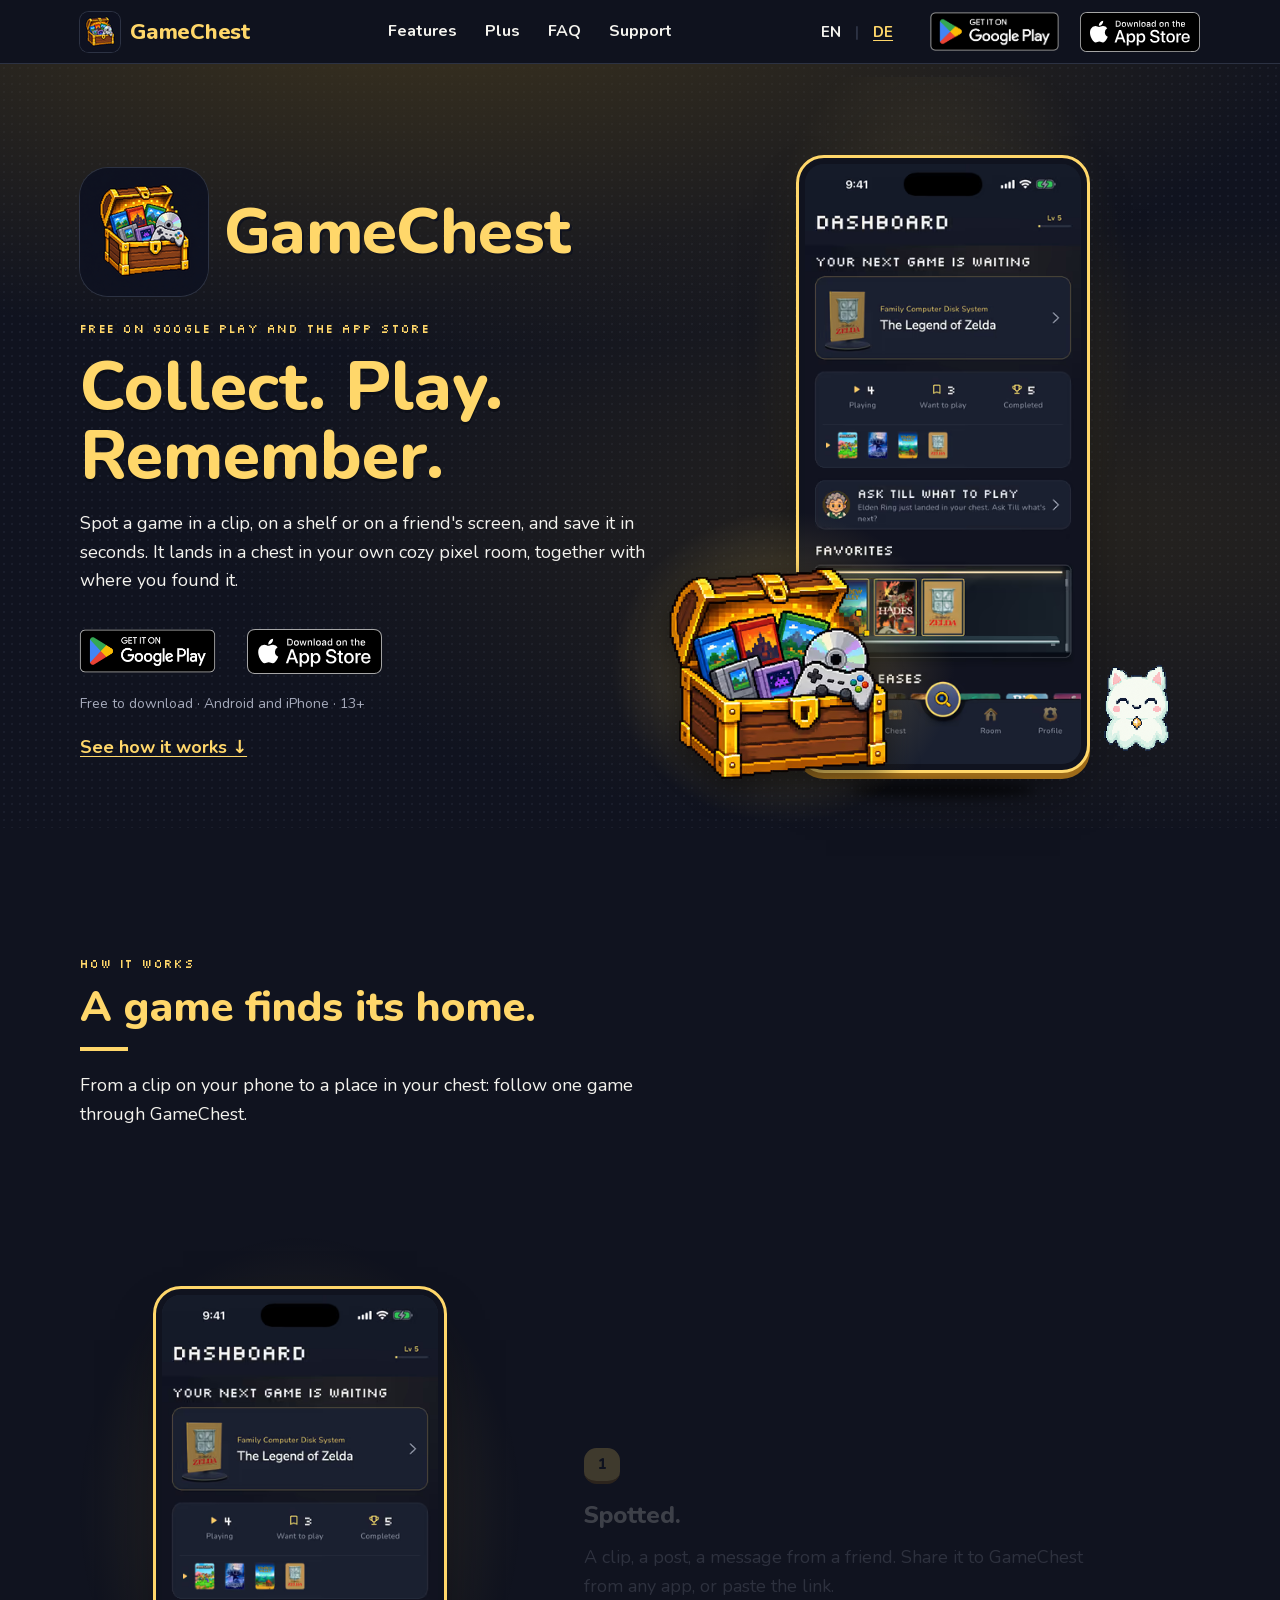
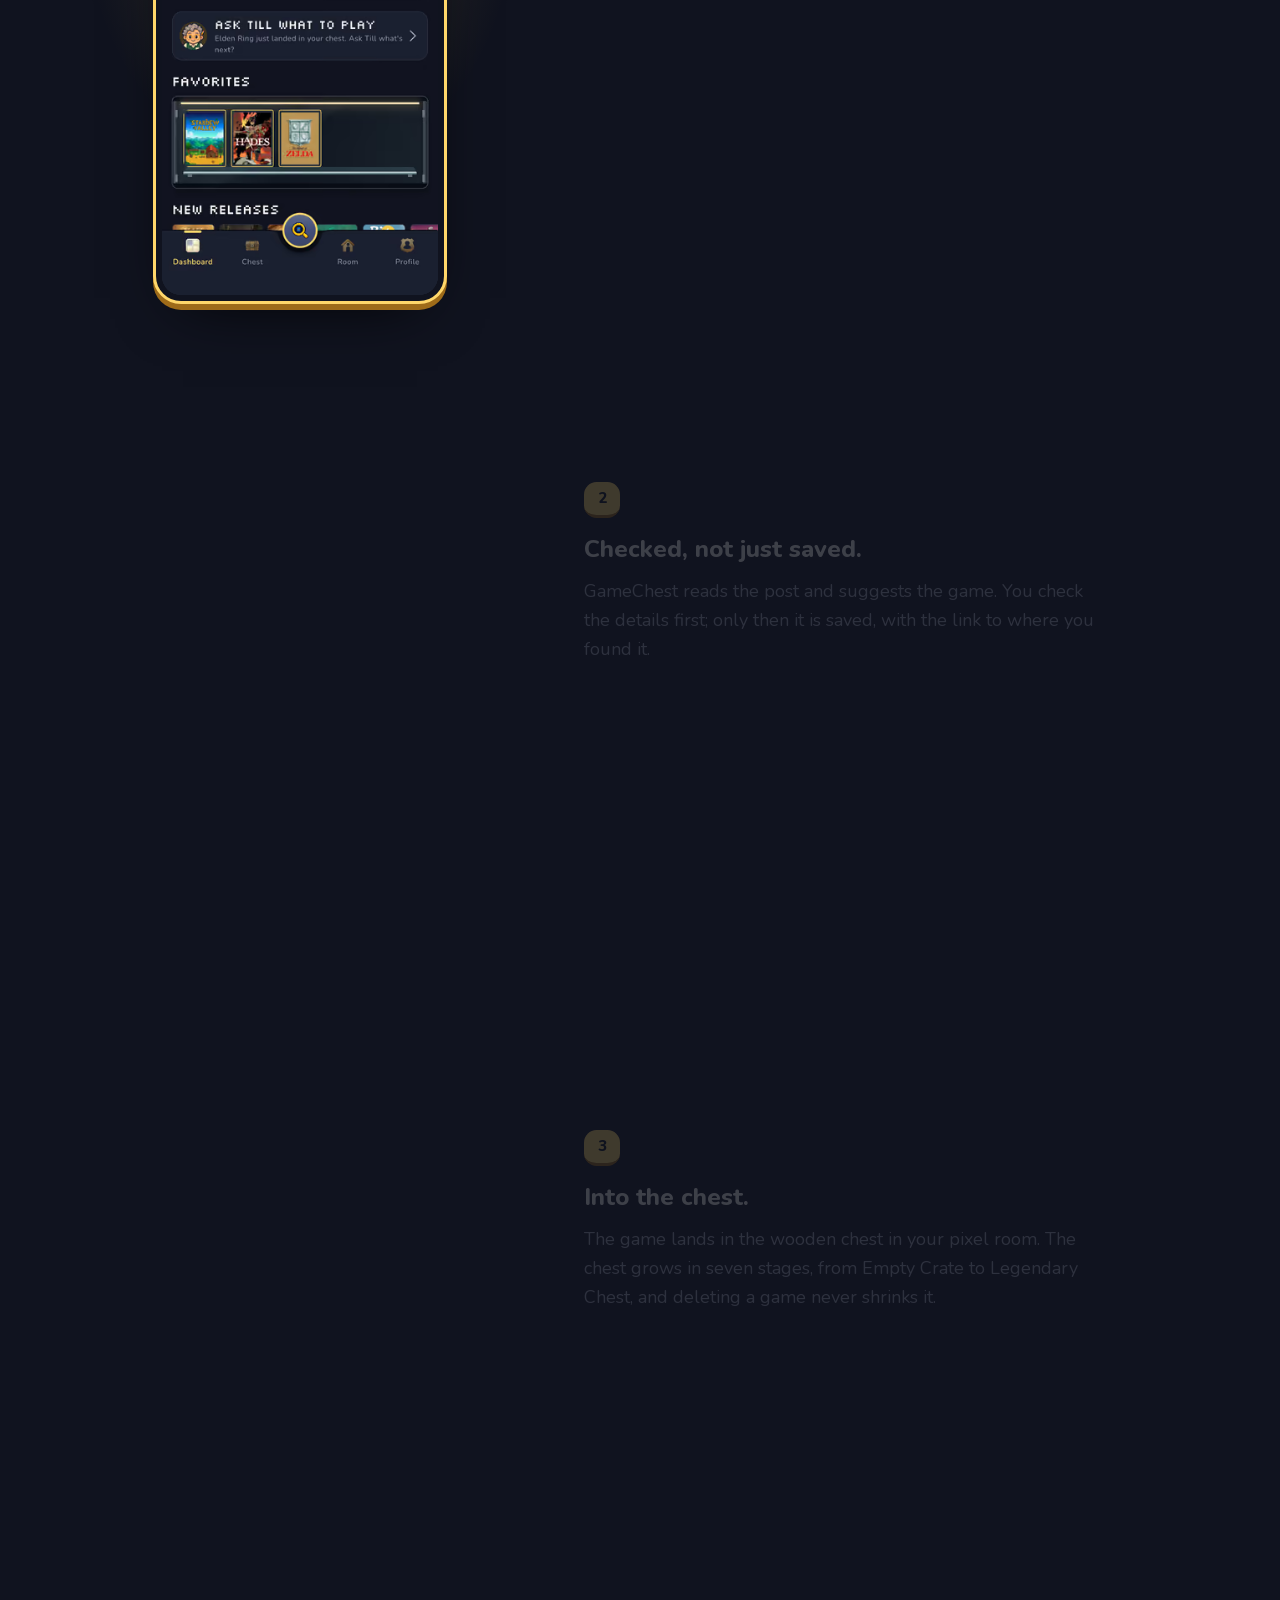
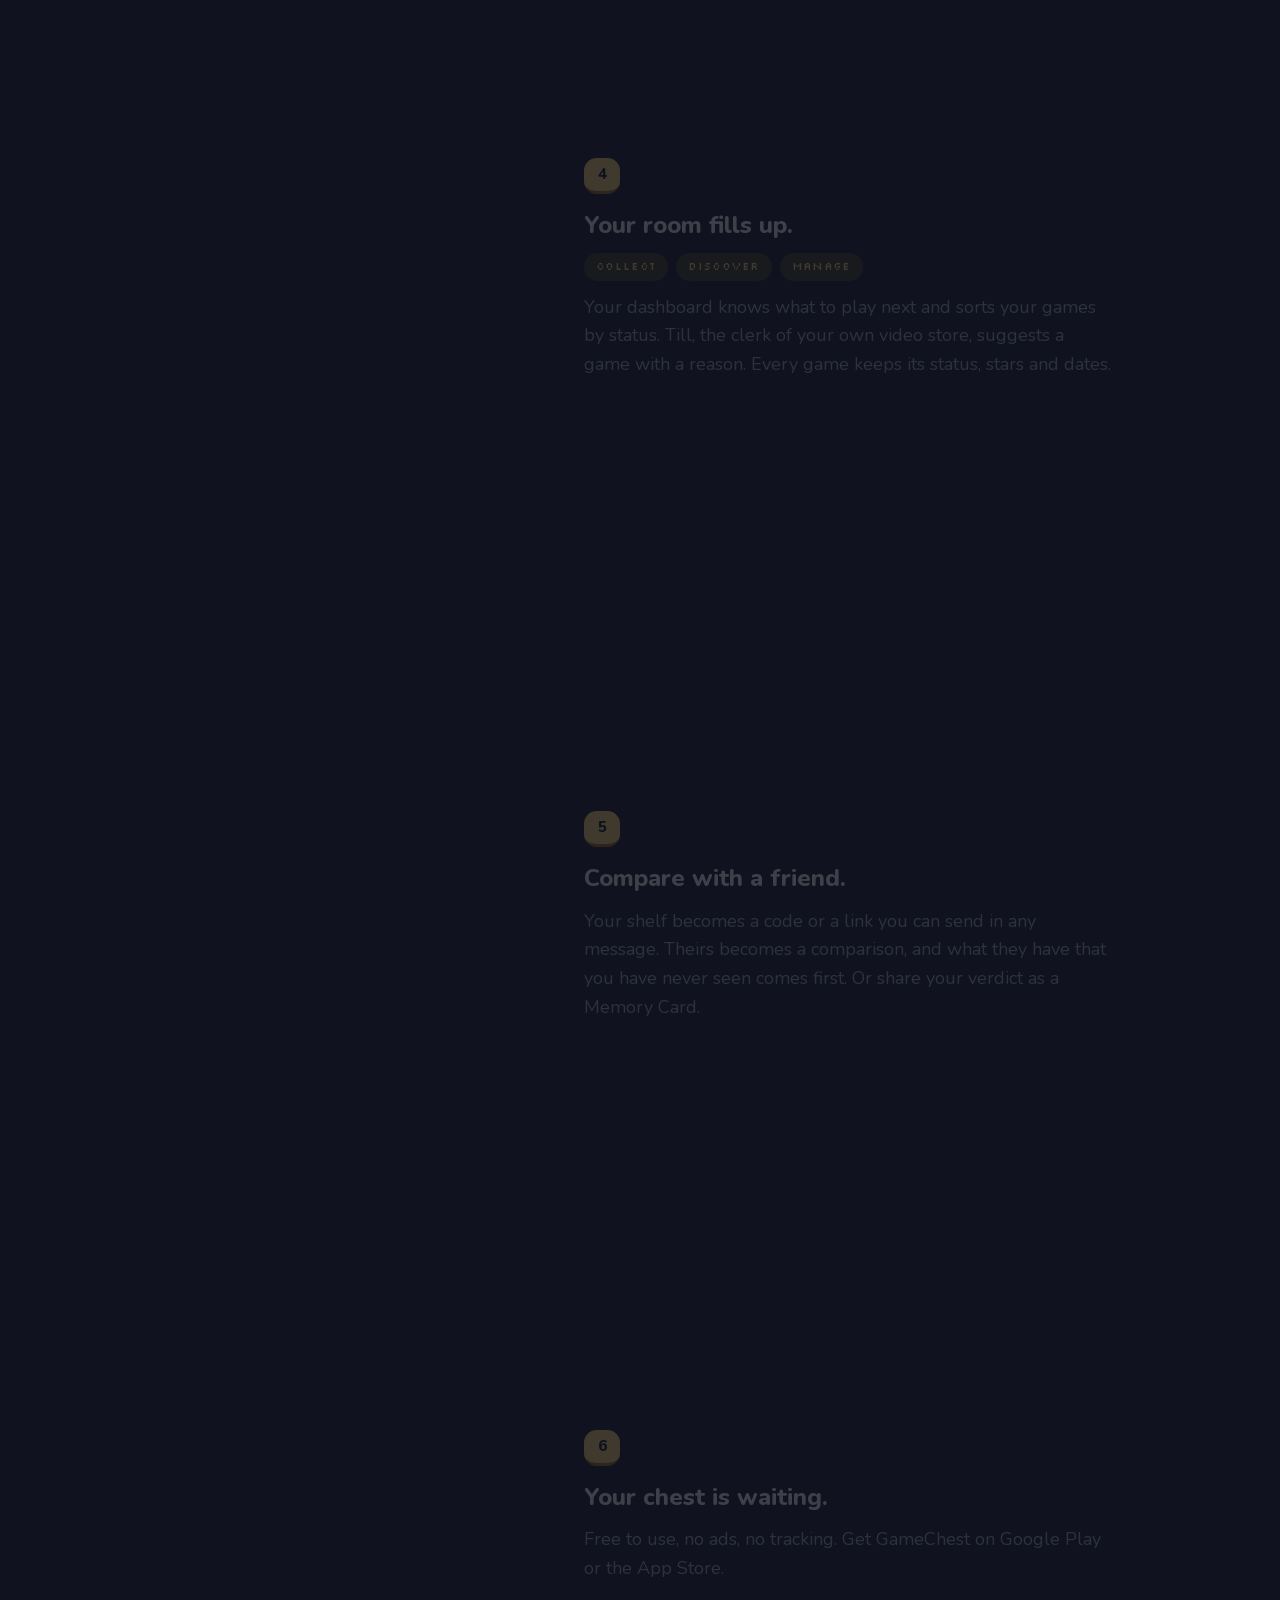
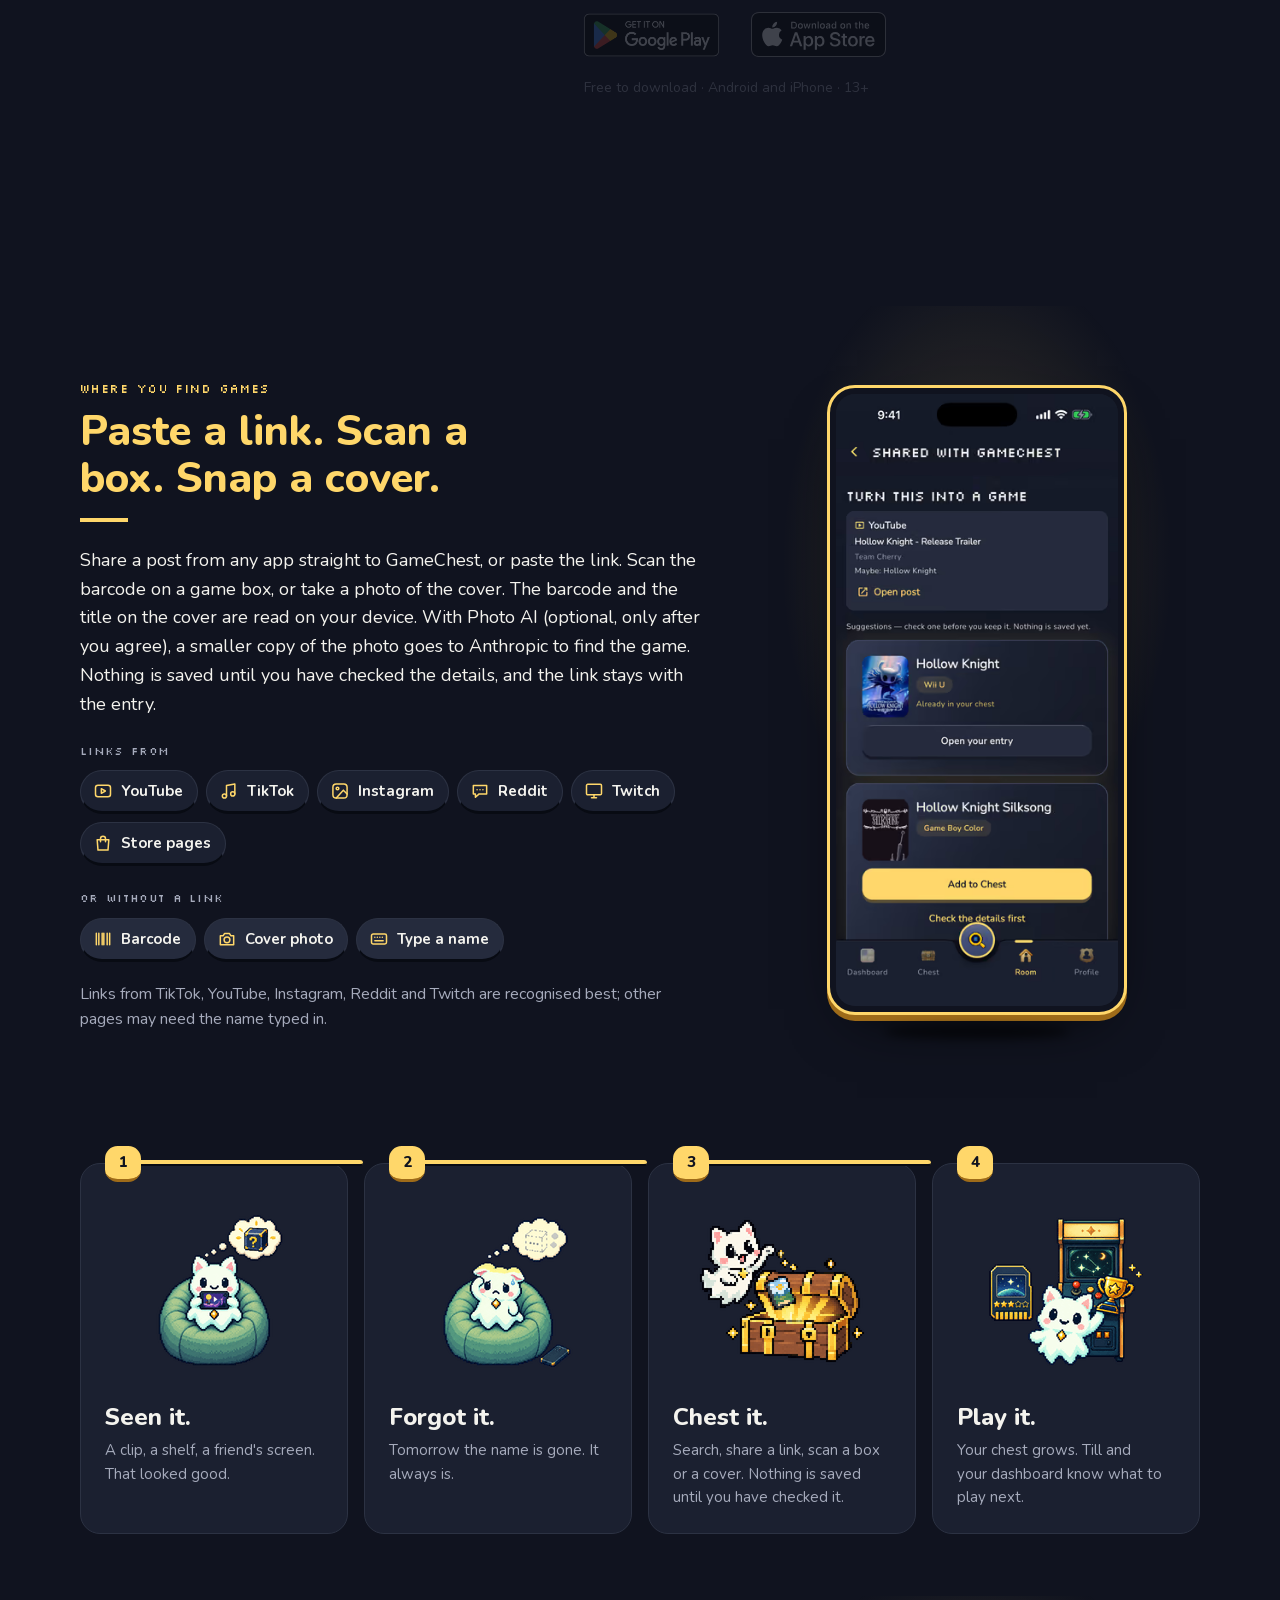
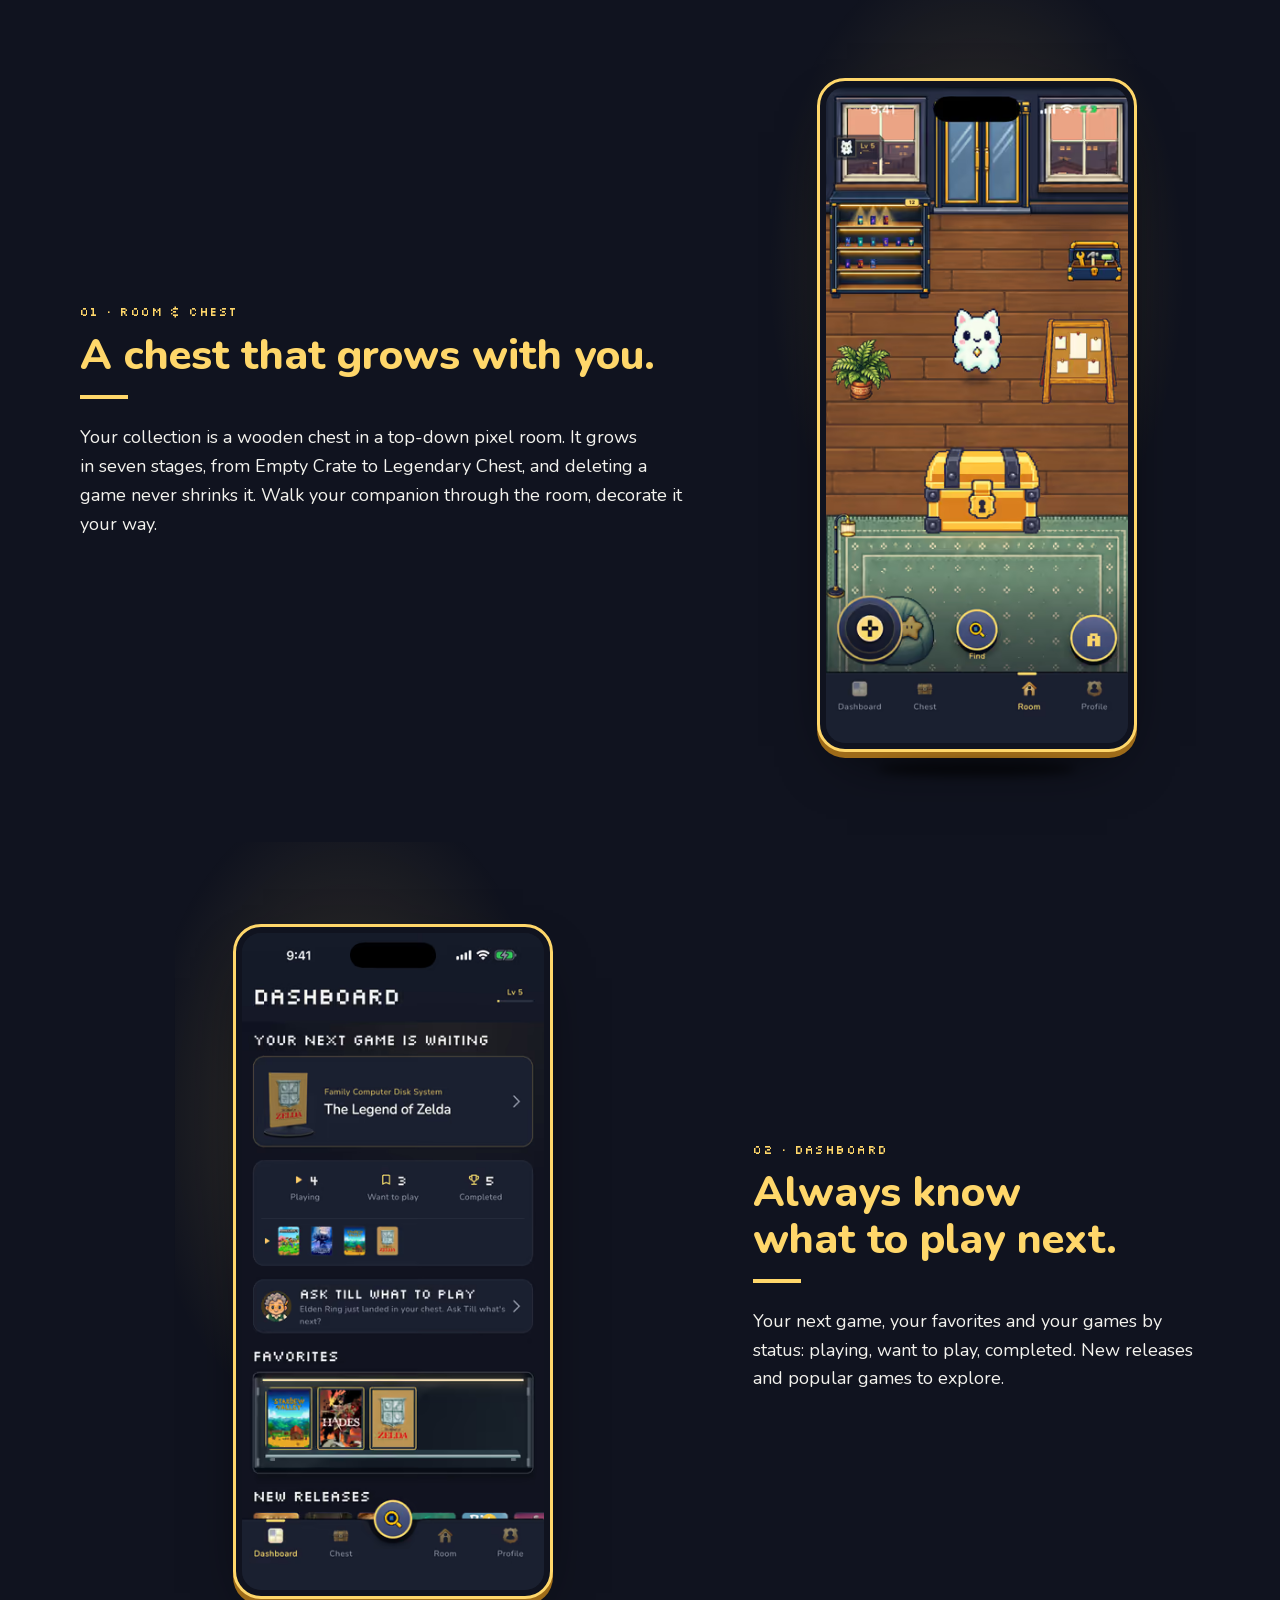
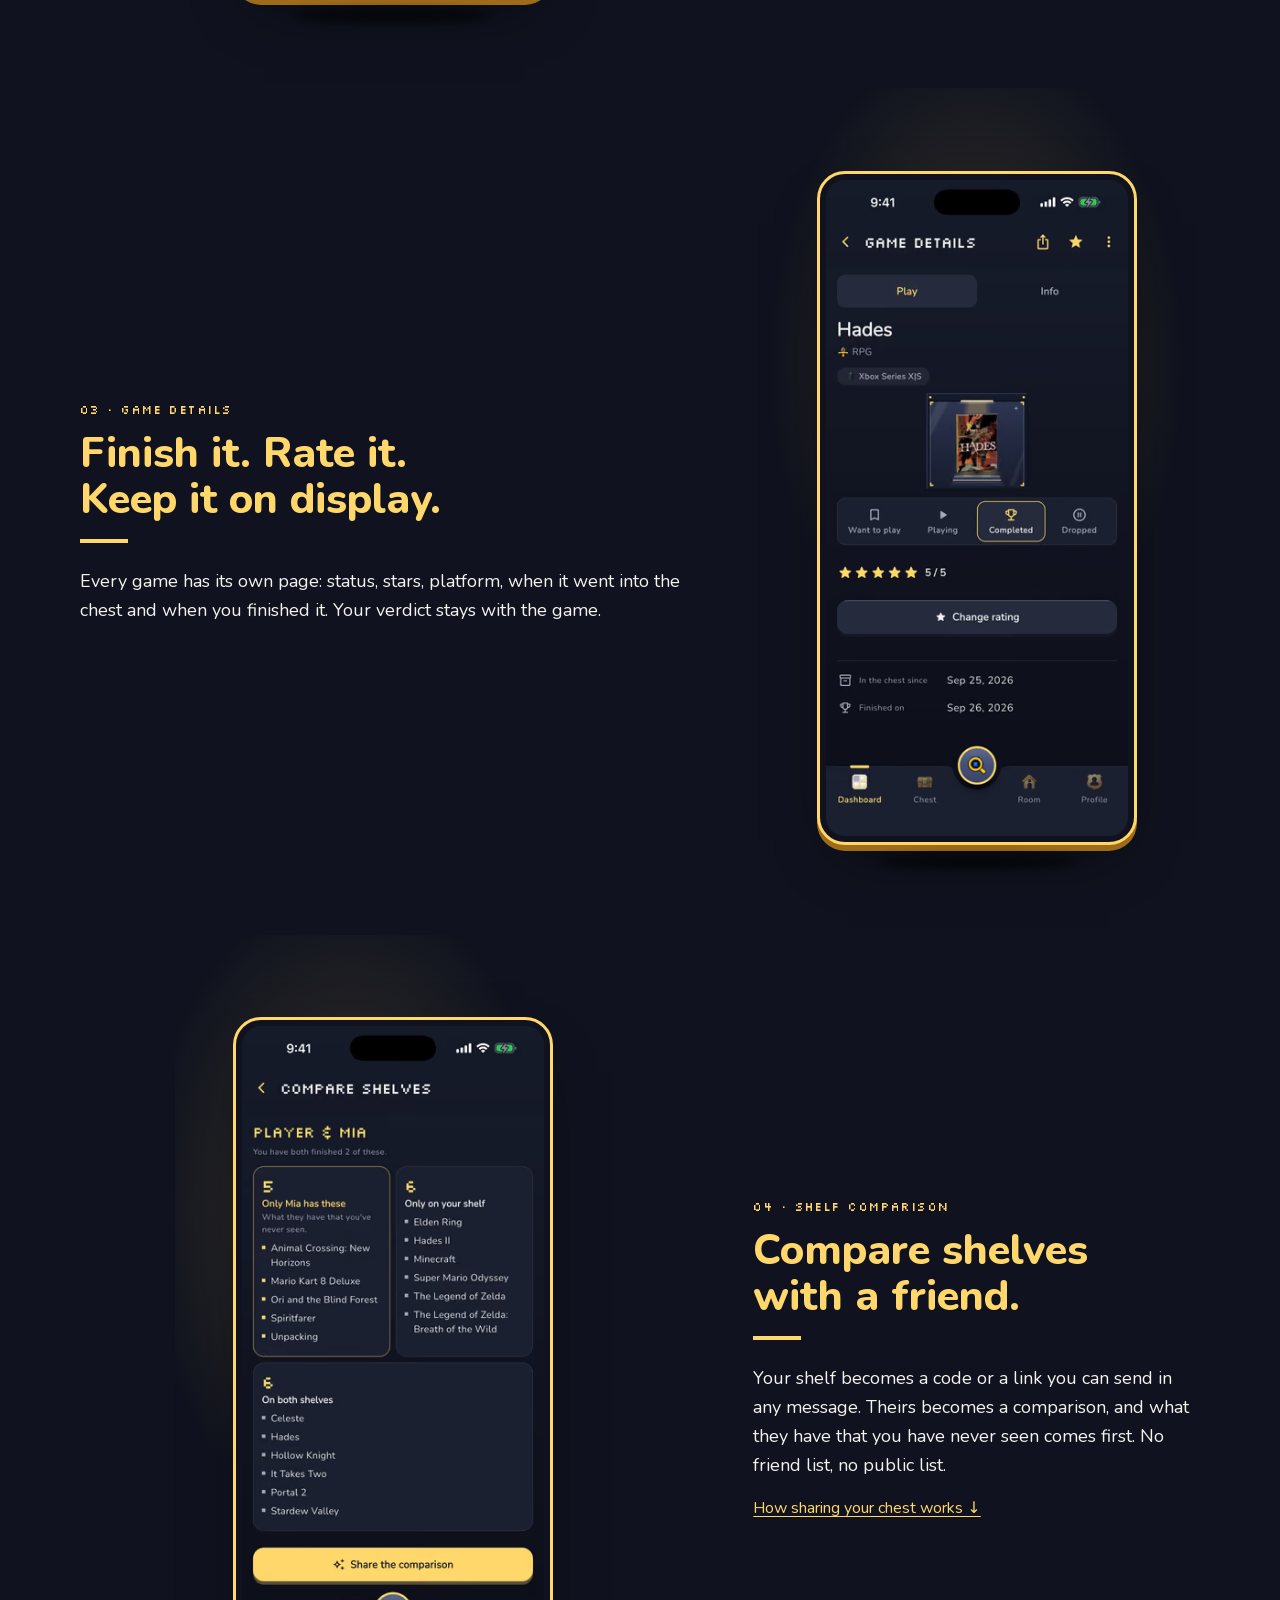
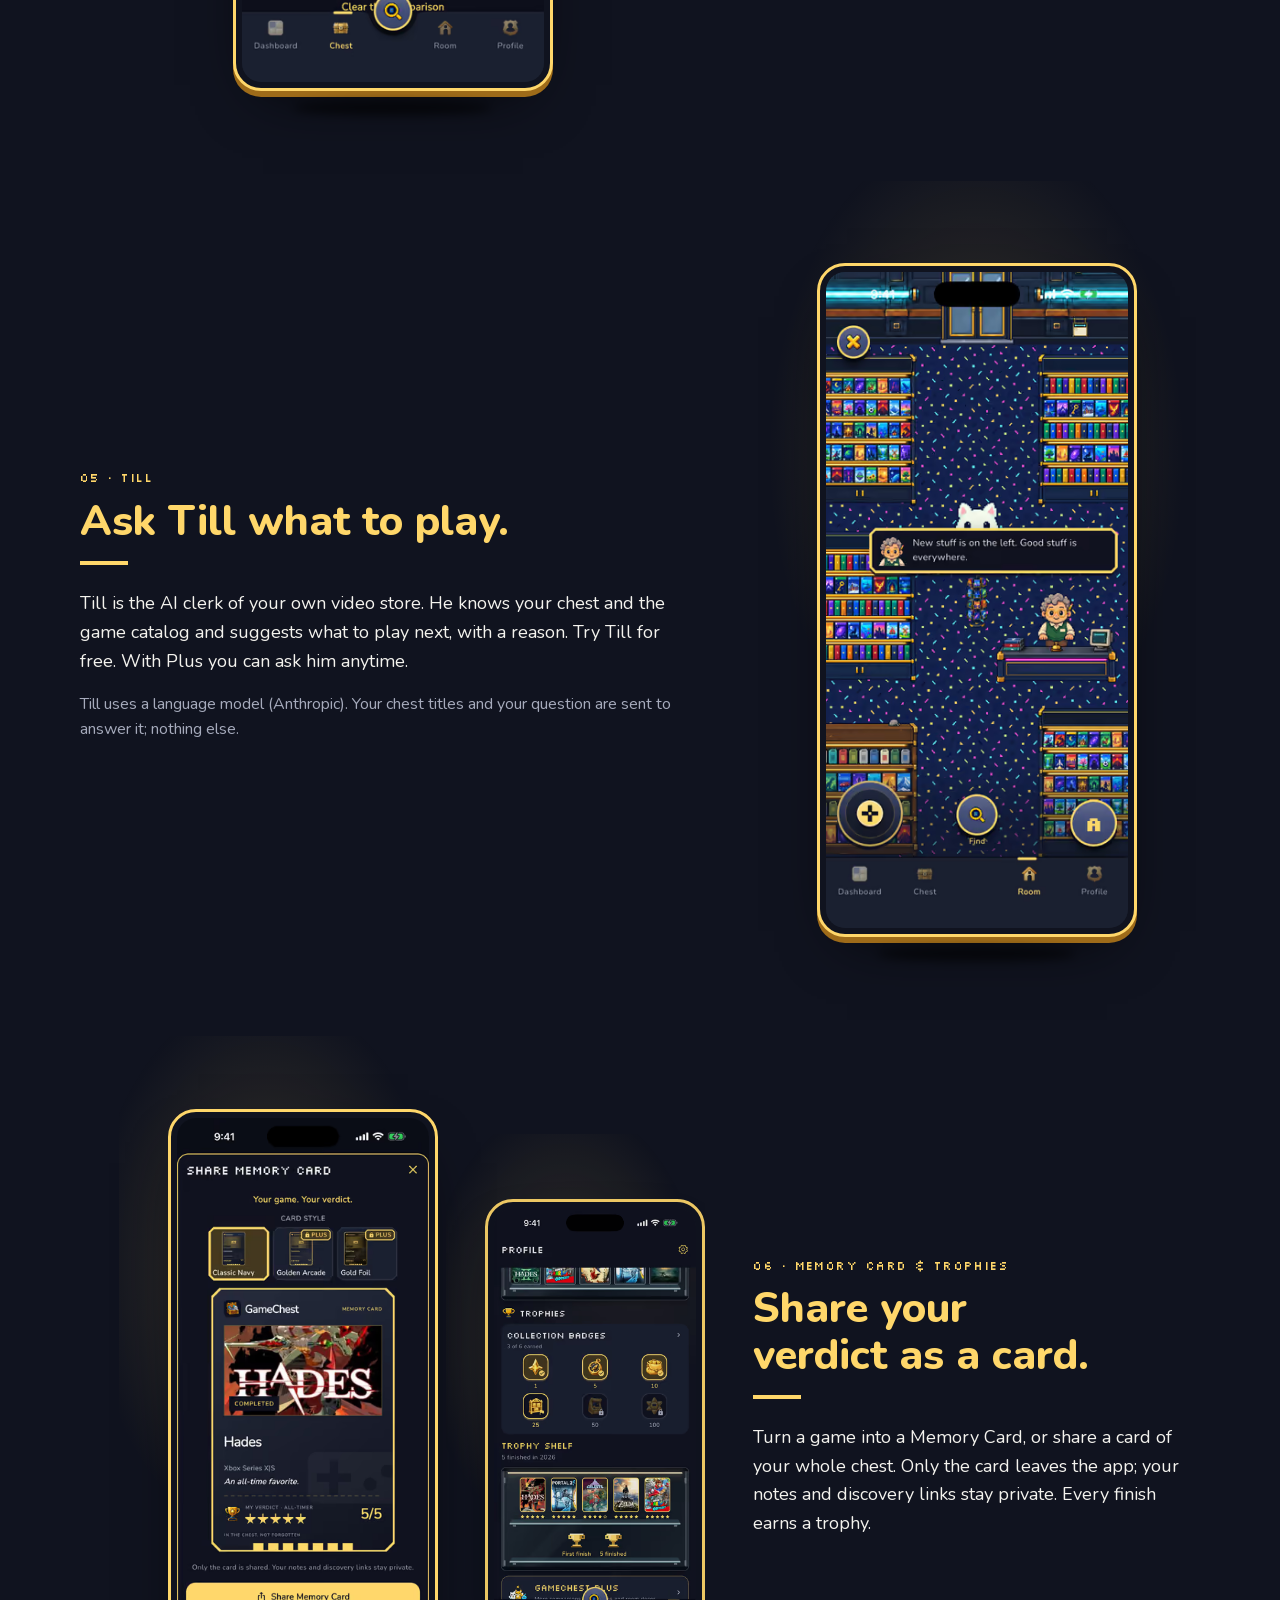
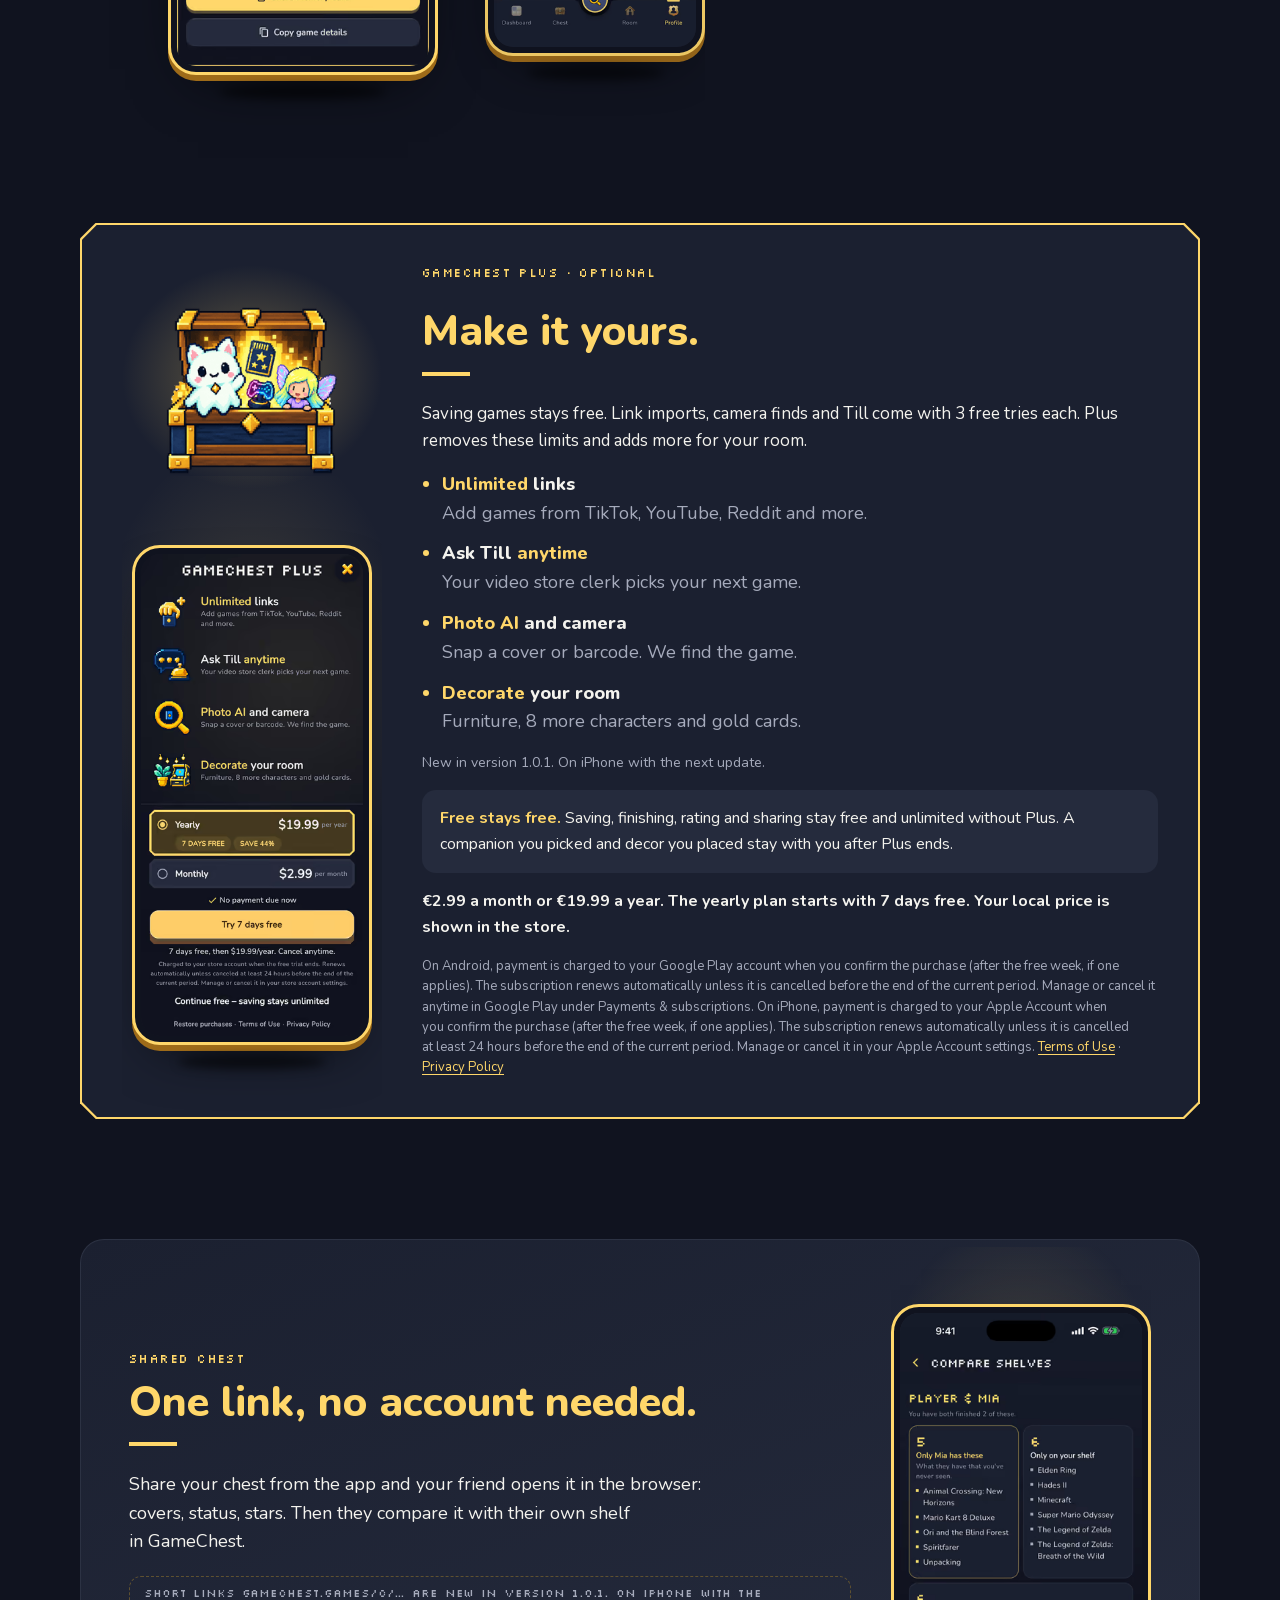
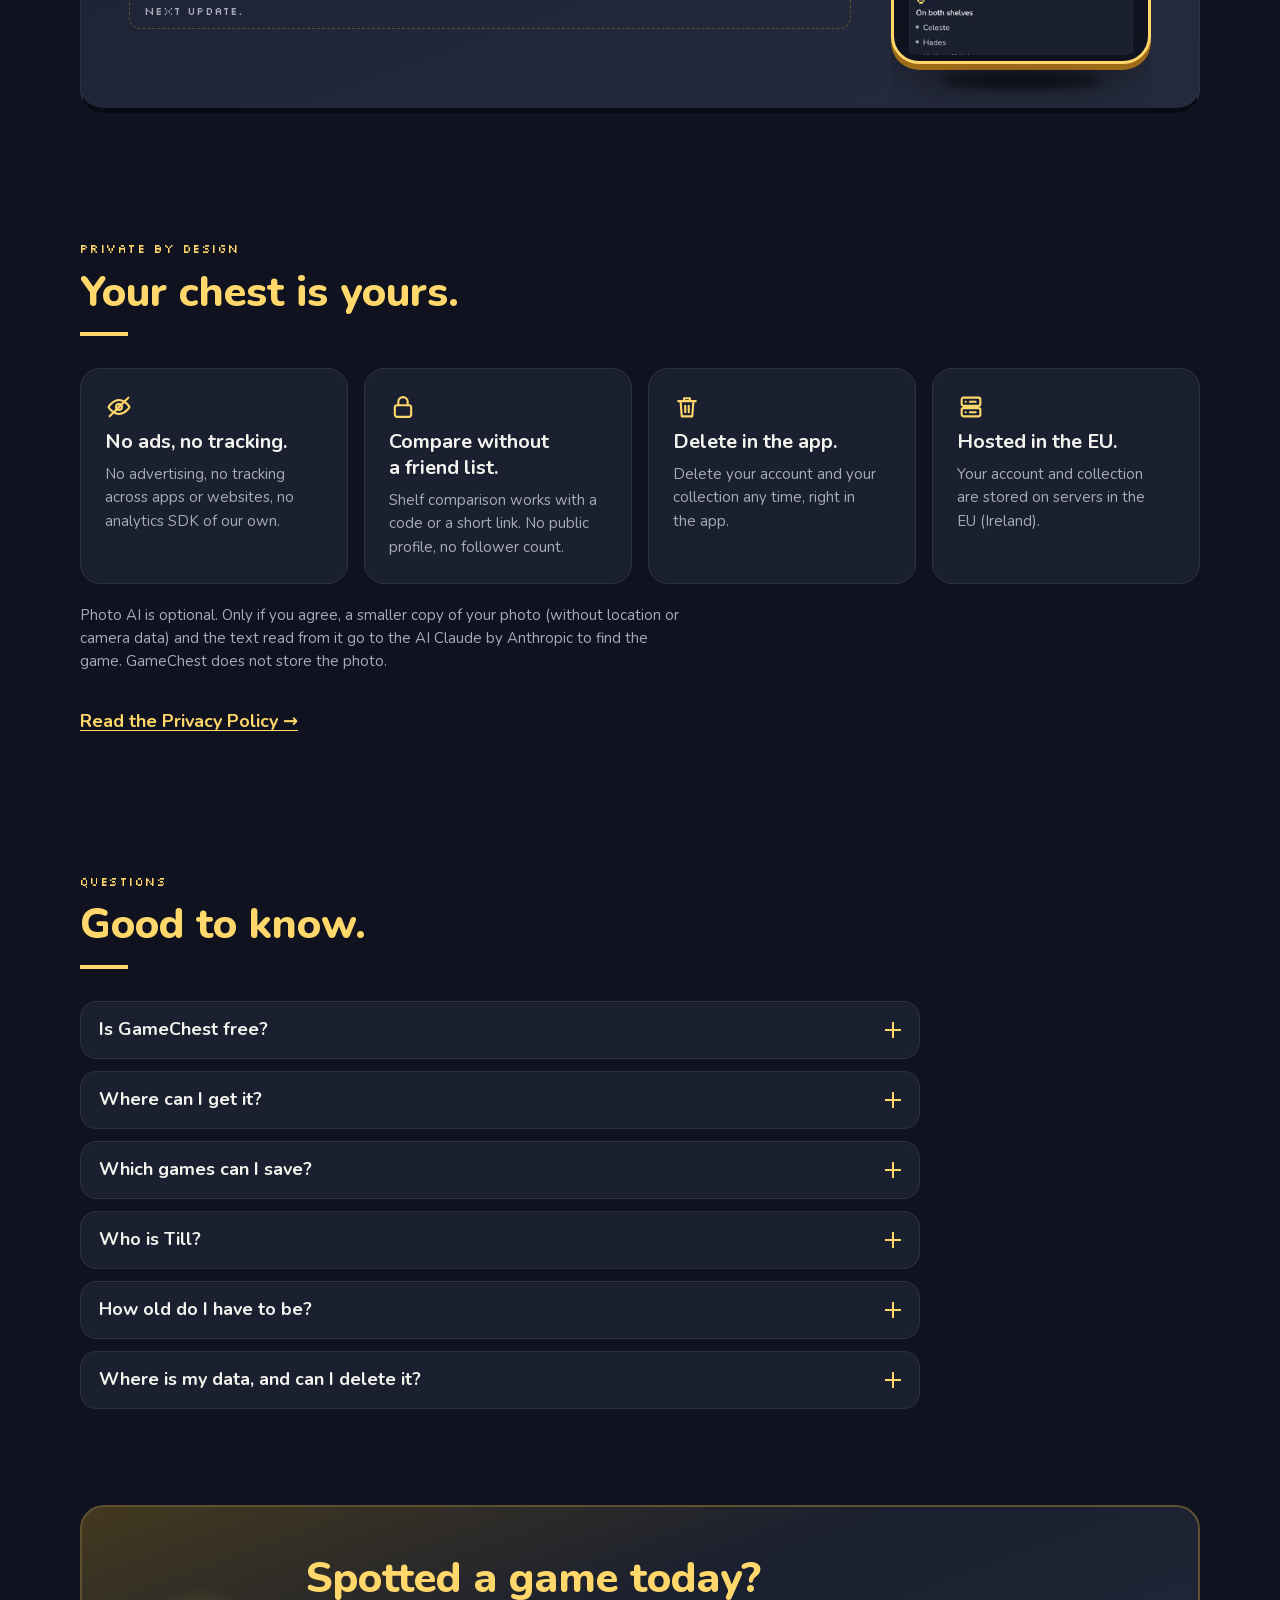
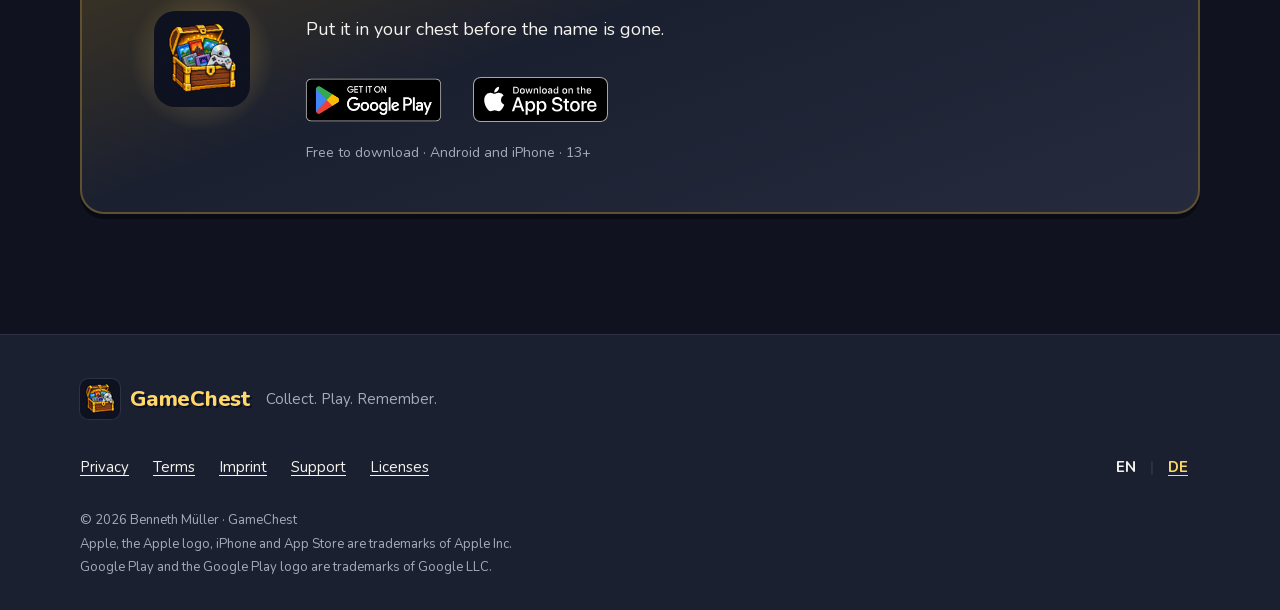
==== commit 2c673217: "Website v3: App-Stand 01.10.2026 (App-Store-Badge, Plus 1.0.1, Foto-KI-Hinweis)" ====
--- a/index.html
+++ b/index.html
@@ -1,4 +1,4 @@
-<!DOCTYPE html><html lang="en" class="nunito_c81cbedf-module__F6FspG__variable silkscreen_12bf01c6-module__xPTk9W__variable"><head><meta charSet="utf-8"/><meta name="viewport" content="width=device-width, initial-scale=1"/><link rel="preload" href="/_next/static/media/07454f8ad8aaac57-s.p.2kjei9psvcorz.woff2" as="font" crossorigin="" type="font/woff2"/><link rel="preload" href="/_next/static/media/37f34e4fcce0f2d4-s.p.3dosikwwiz7p4.woff2" as="font" crossorigin="" type="font/woff2"/><link rel="preload" href="/badges/google-play-en-us.png" as="image"/><style data-precedence="next" data-href="/_next/static/chunks/2km_xa4cpor5m.css /_next/static/chunks/2okcntmv9s4h4.css">@font-face{font-family:Nunito;font-style:normal;font-weight:200 1000;font-display:swap;src:url(/_next/static/media/224e262ef877bfa4-s.1zkvd_innyig_.woff2)format("woff2");unicode-range:U+460-52F,U+1C80-1C8A,U+20B4,U+2DE0-2DFF,U+A640-A69F,U+FE2E-FE2F}@font-face{font-family:Nunito;font-style:normal;font-weight:200 1000;font-display:swap;src:url(/_next/static/media/7f11d98043fdedc9-s.2c8-7nzo1jf9r.woff2)format("woff2");unicode-range:U+301,U+400-45F,U+490-491,U+4B0-4B1,U+2116}@font-face{font-family:Nunito;font-style:normal;font-weight:200 1000;font-display:swap;src:url(/_next/static/media/e6d00ff86ef9e699-s.1vcas2uk12q5a.woff2)format("woff2");unicode-range:U+102-103,U+110-111,U+128-129,U+168-169,U+1A0-1A1,U+1AF-1B0,U+300-301,U+303-304,U+308-309,U+323,U+329,U+1EA0-1EF9,U+20AB}@font-face{font-family:Nunito;font-style:normal;font-weight:200 1000;font-display:swap;src:url(/_next/static/media/d8cb5ab3660140cd-s.2demiz2t05dx4.woff2)format("woff2");unicode-range:U+100-2BA,U+2BD-2C5,U+2C7-2CC,U+2CE-2D7,U+2DD-2FF,U+304,U+308,U+329,U+1D00-1DBF,U+1E00-1E9F,U+1EF2-1EFF,U+2020,U+20A0-20AB,U+20AD-20C0,U+2113,U+2C60-2C7F,U+A720-A7FF}@font-face{font-family:Nunito;font-style:normal;font-weight:200 1000;font-display:swap;src:url(/_next/static/media/07454f8ad8aaac57-s.p.2kjei9psvcorz.woff2)format("woff2");unicode-range:U+??,U+131,U+152-153,U+2BB-2BC,U+2C6,U+2DA,U+2DC,U+304,U+308,U+329,U+2000-206F,U+20AC,U+2122,U+2191,U+2193,U+2212,U+2215,U+FEFF,U+FFFD}@font-face{font-family:Nunito Fallback;src:local(Arial);ascent-override:99.71%;descent-override:34.82%;line-gap-override:0.0%;size-adjust:101.39%}.nunito_c81cbedf-module__F6FspG__className{font-family:Nunito,Nunito Fallback;font-style:normal}.nunito_c81cbedf-module__F6FspG__variable{--font-nunito:"Nunito", "Nunito Fallback"}
+<!DOCTYPE html><html lang="en" class="nunito_c81cbedf-module__F6FspG__variable silkscreen_12bf01c6-module__xPTk9W__variable"><head><meta charSet="utf-8"/><meta name="viewport" content="width=device-width, initial-scale=1"/><link rel="preload" href="/_next/static/media/07454f8ad8aaac57-s.p.2kjei9psvcorz.woff2" as="font" crossorigin="" type="font/woff2"/><link rel="preload" href="/_next/static/media/37f34e4fcce0f2d4-s.p.3dosikwwiz7p4.woff2" as="font" crossorigin="" type="font/woff2"/><link rel="preload" href="/badges/google-play-en-us.png" as="image"/><link rel="preload" href="/badges/app-store-en-us.svg" as="image"/><style data-precedence="next" data-href="/_next/static/chunks/2km_xa4cpor5m.css /_next/static/chunks/40t3so7-l_3cs.css">@font-face{font-family:Nunito;font-style:normal;font-weight:200 1000;font-display:swap;src:url(/_next/static/media/224e262ef877bfa4-s.1zkvd_innyig_.woff2)format("woff2");unicode-range:U+460-52F,U+1C80-1C8A,U+20B4,U+2DE0-2DFF,U+A640-A69F,U+FE2E-FE2F}@font-face{font-family:Nunito;font-style:normal;font-weight:200 1000;font-display:swap;src:url(/_next/static/media/7f11d98043fdedc9-s.2c8-7nzo1jf9r.woff2)format("woff2");unicode-range:U+301,U+400-45F,U+490-491,U+4B0-4B1,U+2116}@font-face{font-family:Nunito;font-style:normal;font-weight:200 1000;font-display:swap;src:url(/_next/static/media/e6d00ff86ef9e699-s.1vcas2uk12q5a.woff2)format("woff2");unicode-range:U+102-103,U+110-111,U+128-129,U+168-169,U+1A0-1A1,U+1AF-1B0,U+300-301,U+303-304,U+308-309,U+323,U+329,U+1EA0-1EF9,U+20AB}@font-face{font-family:Nunito;font-style:normal;font-weight:200 1000;font-display:swap;src:url(/_next/static/media/d8cb5ab3660140cd-s.2demiz2t05dx4.woff2)format("woff2");unicode-range:U+100-2BA,U+2BD-2C5,U+2C7-2CC,U+2CE-2D7,U+2DD-2FF,U+304,U+308,U+329,U+1D00-1DBF,U+1E00-1E9F,U+1EF2-1EFF,U+2020,U+20A0-20AB,U+20AD-20C0,U+2113,U+2C60-2C7F,U+A720-A7FF}@font-face{font-family:Nunito;font-style:normal;font-weight:200 1000;font-display:swap;src:url(/_next/static/media/07454f8ad8aaac57-s.p.2kjei9psvcorz.woff2)format("woff2");unicode-range:U+??,U+131,U+152-153,U+2BB-2BC,U+2C6,U+2DA,U+2DC,U+304,U+308,U+329,U+2000-206F,U+20AC,U+2122,U+2191,U+2193,U+2212,U+2215,U+FEFF,U+FFFD}@font-face{font-family:Nunito Fallback;src:local(Arial);ascent-override:99.71%;descent-override:34.82%;line-gap-override:0.0%;size-adjust:101.39%}.nunito_c81cbedf-module__F6FspG__className{font-family:Nunito,Nunito Fallback;font-style:normal}.nunito_c81cbedf-module__F6FspG__variable{--font-nunito:"Nunito", "Nunito Fallback"}
 @font-face{font-family:Silkscreen;font-style:normal;font-weight:400;font-display:swap;src:url(/_next/static/media/26e9340776e0c8e8-s.3-pcjiz3ygyf8.woff2)format("woff2");unicode-range:U+100-2BA,U+2BD-2C5,U+2C7-2CC,U+2CE-2D7,U+2DD-2FF,U+304,U+308,U+329,U+1D00-1DBF,U+1E00-1E9F,U+1EF2-1EFF,U+2020,U+20A0-20AB,U+20AD-20C0,U+2113,U+2C60-2C7F,U+A720-A7FF}@font-face{font-family:Silkscreen;font-style:normal;font-weight:400;font-display:swap;src:url(/_next/static/media/37f34e4fcce0f2d4-s.p.3dosikwwiz7p4.woff2)format("woff2");unicode-range:U+??,U+131,U+152-153,U+2BB-2BC,U+2C6,U+2DA,U+2DC,U+304,U+308,U+329,U+2000-206F,U+20AC,U+2122,U+2191,U+2193,U+2212,U+2215,U+FEFF,U+FFFD}@font-face{font-family:Silkscreen Fallback;src:local(Arial);ascent-override:68.84%;descent-override:16.71%;line-gap-override:0.0%;size-adjust:149.62%}.silkscreen_12bf01c6-module__xPTk9W__className{font-family:Silkscreen,Silkscreen Fallback;font-style:normal;font-weight:400}.silkscreen_12bf01c6-module__xPTk9W__variable{--font-silkscreen:"Silkscreen", "Silkscreen Fallback"}
 .legal-prose{max-width:68ch;color:var(--legal-ink);overflow-wrap:break-word;font-size:1.0625rem;line-height:1.65}.legal-prose h2{color:var(--legal-accent);margin:2.25rem 0 .5rem;scroll-margin-top:88px;font-size:1.3125rem;line-height:1.3}.legal-prose h3{color:var(--legal-accent-2);margin:1.5rem 0 .375rem;font-size:1.125rem;line-height:1.35}.legal-prose p,.legal-prose ul,.legal-prose ol{margin:0 0 .875rem}.legal-prose ul,.legal-prose ol{padding-left:1.375rem}.legal-prose li{margin:.25rem 0}.legal-meta{color:var(--legal-muted);margin:0 0 1.25rem;font-size:.9375rem}.legal-note{border-left:4px solid var(--legal-note);background:var(--legal-note-bg);border-radius:8px;margin:0 0 1.5rem;padding:.75rem 1rem;font-size:.9375rem}.legal-note p{margin:0}.legal-ph{background:var(--legal-ph-bg);color:var(--legal-accent);-webkit-hyphens:manual;hyphens:manual;-webkit-box-decoration-break:clone;box-decoration-break:clone;border-radius:4px;padding:0 .25rem;font-weight:700}.legal-address{font-style:normal}.legal-toc{background:var(--legal-surface);border:1px solid var(--legal-border);border-radius:14px;margin:0 0 1.5rem;padding:.875rem 1.25rem}.legal-toc-title{margin:0 0 .25rem;font-weight:700}.legal-toc ul{margin:0;padding:0;list-style:none}.legal-toc a{padding:.25rem 0;display:inline-block}.legal-table-wrap{margin:.625rem 0 1rem}.legal-table{border-collapse:collapse;width:100%;font-size:.9375rem}.legal-table th,.legal-table td{text-align:left;vertical-align:top;border-bottom:1px solid var(--legal-border);padding:.5rem}.legal-table th{color:var(--legal-accent-2);font-weight:700}@media (max-width:559.98px){.legal-table thead{clip-path:inset(50%);width:1px;height:1px;position:absolute;overflow:hidden}.legal-table,.legal-table tbody,.legal-table tr,.legal-table td{width:100%;display:block}.legal-table tr{border-bottom:1px solid var(--legal-border);padding:.5rem 0}.legal-table td{border:0;padding:.1875rem 0}.legal-table td:before{content:attr(data-label);color:var(--legal-accent-2);font-size:.8125rem;font-weight:700;display:block}}
 :root{--lightningcss-light: ;--lightningcss-dark:initial;color-scheme:dark;--g-bg:#10131f;--g-panel:#1b2030;--g-elevated:#252b3d;--g-border:#2c3243;--g-ink:#f4f3ee;--g-muted:#a6abbc;--g-gold:#ffd76a;--g-amber:#ffcd68;--g-gold-sel:#44391f;--g-mint:#c4f280;--g-btn-edge:#ffe4af;--g-btn-text:#342419;--g-btn-shadow:#805337;--g-glow-in:#ffd76a55;--g-glow-out:#ffd76a00;--font-body:var(--font-nunito), system-ui, -apple-system, "Segoe UI", Roboto, Arial, sans-serif;--font-label:var(--font-silkscreen), ui-monospace, monospace;--font-display:var(--font-nunito), system-ui, -apple-system, "Segoe UI", Roboto, Arial, sans-serif;--g-deep:#080b13;--g-card-edge:#5f5130;--g-coin-edge:#9e6b19;--g-light-edge:#fff0b5;--container:1120px;--gutter:16px;--header-h:64px;--section-gap:96px;--radius-card:20px;--bevel:10px;--legal-ink:var(--g-ink);--legal-muted:var(--g-muted);--legal-accent:var(--g-gold);--legal-accent-2:var(--g-amber);--legal-surface:var(--g-elevated);--legal-border:var(--g-border);--legal-note:var(--g-mint);--legal-note-bg:#c4f28014;--legal-ph-bg:#ffd76a29}@media (min-width:481px){:root{--gutter:24px}}@media (min-width:768px){:root{--section-gap:120px}}@media (min-width:1025px){:root{--gutter:32px}}*,:before,:after{box-sizing:border-box}html{-moz-text-size-adjust:100%;text-size-adjust:100%;scroll-padding-top:calc(var(--header-h) + 16px)}@media (prefers-reduced-motion:no-preference){html{scroll-behavior:smooth}}body{background:var(--g-bg);color:var(--g-ink);font-family:var(--font-body);overflow-wrap:break-word;margin:0;font-size:1.0625rem;line-height:1.6}@media (min-width:768px){body{font-size:1.125rem}}img,picture,svg{max-width:100%;display:block}img{height:auto}h1,h2,h3{text-wrap:balance;margin:0;font-weight:800}p{text-wrap:pretty;margin:0}a{color:var(--g-gold);text-underline-offset:3px;text-decoration-thickness:1px}a:hover{text-decoration-thickness:2px}:focus-visible{outline:3px solid var(--g-mint);outline-offset:3px;border-radius:4px}.container{width:100%;max-width:calc(var(--container) + 2 * var(--gutter));padding-inline:var(--gutter);margin-inline:auto}.visually-hidden{clip-path:inset(50%);white-space:nowrap;border:0;width:1px;height:1px;margin:-1px;padding:0;overflow:hidden;position:absolute!important}.skip-link{z-index:100;background:var(--g-amber);color:var(--g-btn-text);font-family:var(--font-display);border:2px solid var(--g-btn-edge);border-bottom:5px solid var(--g-btn-shadow);border-radius:16px;padding:12px 16px;font-size:1.25rem;font-weight:800;text-decoration:none;position:absolute;top:-100px;left:12px}.skip-link:focus{top:12px}.pixel{image-rendering:pixelated}.eyebrow{font-family:var(--font-label);letter-spacing:.12em;text-transform:uppercase;color:var(--g-gold);margin:0 0 12px;font-size:.6875rem;line-height:1.4;display:inline-block}@media (min-width:768px){.eyebrow{font-size:.75rem}}.h2{font-family:var(--font-display);color:var(--g-gold);font-size:2rem;font-weight:800;line-height:1.15}.h2:after{content:"";background:var(--g-gold);width:48px;height:4px;margin-top:16px;display:block}.h2.center:after{margin-inline:auto}@media (min-width:768px){.h2{font-size:2.625rem;line-height:1.1}}.h3{font-family:var(--font-display);color:var(--g-ink);font-size:1.375rem;font-weight:800;line-height:1.3}@media (min-width:768px){.h3{font-size:1.5rem}}.muted{color:var(--g-muted);font-size:.9375rem;line-height:1.55}@media (min-width:768px){.muted{font-size:1rem}}.btn{min-height:54px;font:inherit;font-family:var(--font-display);text-align:center;border-radius:16px;justify-content:center;align-items:center;gap:8px;padding:12px 22px;font-size:1.25rem;font-weight:800;line-height:1.2;text-decoration:none;transition:transform .12s cubic-bezier(.33,1,.68,1),border-bottom-width .12s cubic-bezier(.33,1,.68,1);display:inline-flex}.btn-secondary{background:var(--g-elevated);color:var(--g-ink);border:1.4px solid var(--g-border);border-bottom:5px solid var(--g-deep)}a.btn-secondary:hover{border-color:var(--g-gold);border-bottom-color:var(--g-deep)}.btn-primary{background:var(--g-amber);color:var(--g-btn-text);border:2px solid var(--g-btn-edge);border-bottom:5px solid var(--g-btn-shadow);box-shadow:inset 0 1px #ffffff38}a.btn-primary:hover{filter:brightness(1.04)}a.btn-primary:active,a.btn-secondary:active{border-bottom-width:1.5px;transition-duration:80ms;transform:translateY(3.5px)}@media (prefers-reduced-motion:reduce){.btn{transition:none}}.coin{z-index:1;background:var(--g-gold);border-bottom:3px solid var(--g-coin-edge);width:32px;height:32px;color:var(--g-bg);font-family:var(--font-body);border-radius:35%;flex:none;justify-content:center;align-items:center;font-size:.875rem;font-weight:800;line-height:1;display:inline-flex;position:relative}.coin--done{color:#0000}.coin--done:after{content:"";border:solid var(--g-bg);border-width:0 3px 3px 0;width:6px;height:11px;position:absolute;transform:translateY(-2px)rotate(45deg)}.coin--current{outline:2px solid var(--g-light-edge);outline-offset:-2px}@media (min-width:768px){.coin{width:36px;height:36px;font-size:.9375rem}}.rail{z-index:0;background:var(--g-elevated);border-bottom:2px solid var(--g-deep);pointer-events:none;border-radius:3px;height:6px;position:absolute}.rail--gold{background:var(--g-gold)}.prose a{text-decoration:underline}
@@ -10,10 +10,10 @@
 .PhoneFrame-module__8nVjmW__stage{width:100%;max-width:320px;margin-inline:auto;padding:24px 0 28px;position:relative}.PhoneFrame-module__8nVjmW__stage:before{content:"";pointer-events:none;background:radial-gradient(70% 60% at 50% 35%,#ffd76a2e,#ffd76a00 70%);position:absolute;inset:-8% -18% 0}.PhoneFrame-module__8nVjmW__stage:after{content:"";filter:blur(5px);pointer-events:none;background:#0000008c;border-radius:50%;width:62%;height:14px;position:absolute;bottom:4px;left:19%}.PhoneFrame-module__8nVjmW__frame{background:var(--g-bg);border:3px solid var(--g-gold);border-radius:28px;width:100%;padding:6px;position:relative;box-shadow:0 6px #9e6b19,0 24px 60px -30px #000}.PhoneFrame-module__8nVjmW__img{aspect-ratio:1320/2868;background:var(--g-panel);border-radius:19px;width:100%;height:auto;box-shadow:inset 0 0 0 1px #ffffff0a}.PhoneFrame-module__8nVjmW__cropStage:before{inset:-8% -6% 0}.PhoneFrame-module__8nVjmW__crop{height:300px;overflow:hidden}.PhoneFrame-module__8nVjmW__crop picture{height:100%}.PhoneFrame-module__8nVjmW__crop .PhoneFrame-module__8nVjmW__img{aspect-ratio:auto;object-fit:cover;object-position:top;height:100%}@media (min-width:1024px){.PhoneFrame-module__8nVjmW__crop{height:360px}}@media (prefers-reduced-motion:no-preference){.PhoneFrame-module__8nVjmW__float{animation:6s ease-in-out infinite PhoneFrame-module__8nVjmW__float}}@keyframes PhoneFrame-module__8nVjmW__float{0%,to{transform:translateY(0)}50%{transform:translateY(-6px)}}
 .Feature-module__i2wIta__feature{counter-increment:feature;align-items:center;gap:40px;display:grid}.Feature-module__i2wIta__feature+.Feature-module__i2wIta__feature{margin-top:var(--section-gap)}.Feature-module__i2wIta__eyebrow:before{content:counter(feature, decimal-leading-zero) " · "}.Feature-module__i2wIta__text{max-width:56ch}.Feature-module__i2wIta__body{flex-direction:column;gap:16px;margin-top:24px;display:flex}.Feature-module__i2wIta__list{flex-direction:column;gap:12px;margin:0;padding:0;list-style:none;display:flex}.Feature-module__i2wIta__list li{align-items:flex-start;gap:12px;display:flex}.Feature-module__i2wIta__icon{color:var(--g-gold);flex:none;margin-top:2px}.Feature-module__i2wIta__media{justify-content:center;display:flex;overflow-x:clip}@media (min-width:768px){.Feature-module__i2wIta__feature{grid-template-columns:7fr 5fr;gap:48px}.Feature-module__i2wIta__feature:nth-of-type(2n) .Feature-module__i2wIta__text{order:2}.Feature-module__i2wIta__feature:nth-of-type(2n) .Feature-module__i2wIta__media{order:1}.Feature-module__i2wIta__feature:nth-of-type(2n) .Feature-module__i2wIta__stage:before{background:radial-gradient(70% 60% at 40% 35%,#ffd76a2e,#ffd76a00 70%)}}.Feature-module__i2wIta__second{display:none}@media (min-width:1024px){.Feature-module__i2wIta__duo{align-items:flex-start;gap:0}.Feature-module__i2wIta__duo>.Feature-module__i2wIta__stage:first-child{z-index:1;max-width:270px}.Feature-module__i2wIta__duo .Feature-module__i2wIta__second{opacity:.92;max-width:220px;margin:90px 0 0 -40px;display:block}}
 .Faq-module__MGuq4G__list{flex-direction:column;gap:12px;display:flex}.Faq-module__MGuq4G__item{background:var(--g-panel);border:1px solid var(--g-border);border-radius:16px}.Faq-module__MGuq4G__item[open]{border-color:var(--g-gold-sel)}.Faq-module__MGuq4G__summary{cursor:pointer;border-radius:16px;justify-content:space-between;align-items:center;gap:16px;min-height:56px;padding:14px 18px;list-style:none;display:flex}.Faq-module__MGuq4G__summary::-webkit-details-marker{display:none}.Faq-module__MGuq4G__summary:hover .Faq-module__MGuq4G__q{color:var(--g-gold)}.Faq-module__MGuq4G__q{font-size:1.0625rem;font-weight:700;line-height:1.35}.Faq-module__MGuq4G__marker{flex:none;width:16px;height:16px;position:relative}.Faq-module__MGuq4G__marker:before,.Faq-module__MGuq4G__marker:after{content:"";background:var(--g-gold);width:16px;height:2px;position:absolute;top:7px;left:0}.Faq-module__MGuq4G__marker:after{transform:rotate(90deg)}.Faq-module__MGuq4G__item[open] .Faq-module__MGuq4G__marker:after{transform:none}.Faq-module__MGuq4G__a{color:var(--g-ink);padding:0 18px 18px}@media (min-width:768px){.Faq-module__MGuq4G__q{font-size:1.125rem}}
-.StoreCta-module__rHBbvG__wrap{flex-direction:column;align-items:flex-start;gap:10px;display:flex}.StoreCta-module__rHBbvG__badges{flex-wrap:wrap;align-items:center;gap:8px 12px;display:flex}.StoreCta-module__rHBbvG__badge{border-radius:10px;line-height:0;display:inline-block}.StoreCta-module__rHBbvG__playImg{width:auto;height:64px}.StoreCta-module__rHBbvG__compact .StoreCta-module__rHBbvG__playImg{height:50px}.StoreCta-module__rHBbvG__soon{background:var(--g-elevated);border:1.4px solid var(--g-border);border-bottom:4px solid var(--g-deep);cursor:default;border-radius:10px;flex-direction:column;justify-content:center;max-width:100%;min-height:46px;margin:0;padding:5px 14px 6px;display:inline-flex}.StoreCta-module__rHBbvG__soonLabel{font-family:var(--font-label);letter-spacing:.08em;text-transform:uppercase;color:var(--g-ink);font-size:.75rem;line-height:1.3}.StoreCta-module__rHBbvG__soonNote{color:var(--g-muted);font-size:.8125rem;line-height:1.3}.StoreCta-module__rHBbvG__pill{cursor:default;-webkit-user-select:text;user-select:text;white-space:normal;text-align:left;max-width:100%;margin:0}.StoreCta-module__rHBbvG__subline{color:var(--g-muted);font-size:.875rem}
+.StoreCta-module__rHBbvG__wrap{flex-direction:column;align-items:flex-start;gap:10px;display:flex}.StoreCta-module__rHBbvG__badges{flex-wrap:wrap;align-items:center;gap:8px 12px;display:flex}.StoreCta-module__rHBbvG__badge{border-radius:10px;line-height:0;display:inline-block}.StoreCta-module__rHBbvG__playImg{width:auto;height:64px}.StoreCta-module__rHBbvG__compact .StoreCta-module__rHBbvG__playImg{height:57px}.StoreCta-module__rHBbvG__soon{background:var(--g-elevated);border:1.4px solid var(--g-border);border-bottom:4px solid var(--g-deep);cursor:default;border-radius:10px;flex-direction:column;justify-content:center;max-width:100%;min-height:46px;margin:0;padding:5px 14px 6px;display:inline-flex}.StoreCta-module__rHBbvG__soonLabel{font-family:var(--font-label);letter-spacing:.08em;text-transform:uppercase;color:var(--g-ink);font-size:.75rem;line-height:1.3}.StoreCta-module__rHBbvG__soonNote{color:var(--g-muted);font-size:.8125rem;line-height:1.3}.StoreCta-module__rHBbvG__pill{cursor:default;-webkit-user-select:text;user-select:text;white-space:normal;text-align:left;max-width:100%;margin:0}.StoreCta-module__rHBbvG__subline{color:var(--g-muted);font-size:.875rem}.StoreCta-module__rHBbvG__appleImg{width:auto;height:45px;display:block}.StoreCta-module__rHBbvG__compact .StoreCta-module__rHBbvG__appleImg{height:40px}
 .Journey-module__R5UgHW__section{margin-top:var(--section-gap);overflow-x:clip}.Journey-module__R5UgHW__head{max-width:62ch}.Journey-module__R5UgHW__lead{max-width:54ch;margin-top:20px}.Journey-module__R5UgHW__journey{gap:48px;margin-top:40px;display:grid}.Journey-module__R5UgHW__stage{display:none}.Journey-module__R5UgHW__steps{gap:56px;margin:0;padding:0;list-style:none;display:grid}.Journey-module__R5UgHW__step{gap:24px;display:grid}.Journey-module__R5UgHW__text{flex-direction:column;align-items:flex-start;gap:12px;min-width:0;display:flex}.Journey-module__R5UgHW__coin{margin-bottom:4px}.Journey-module__R5UgHW__body{color:var(--g-muted);max-width:48ch}.Journey-module__R5UgHW__pills{flex-wrap:wrap;gap:8px;margin:0;padding:0;list-style:none;display:flex}.Journey-module__R5UgHW__pill{font-family:var(--font-label);letter-spacing:.12em;text-transform:uppercase;color:var(--g-gold);background:var(--g-gold-sel);border-radius:999px;padding:6px 12px;font-size:.6875rem;line-height:1.4}.Journey-module__R5UgHW__cta{margin-top:8px}.Journey-module__R5UgHW__media{justify-content:center;min-width:0;display:flex;position:relative}.Journey-module__R5UgHW__crop{max-width:300px}.Journey-module__R5UgHW__chip{background:var(--g-elevated);border:1px solid var(--g-gold);border-bottom:3px solid var(--g-coin-edge);color:var(--g-ink);white-space:nowrap;border-radius:999px;align-items:center;gap:8px;padding:8px 14px 8px 12px;font-size:.9375rem;font-weight:700;line-height:1.2;display:inline-flex;box-shadow:0 14px 30px -12px #000}.Journey-module__R5UgHW__chipIcon{color:var(--g-gold);flex:none}.Journey-module__R5UgHW__cover{aspect-ratio:3/4;border:2px solid var(--g-gold);background:radial-gradient(circle at 64% 30%, var(--g-gold) 0 9px, transparent 10px), linear-gradient(180deg, #23305a 0 56%, #3a8a5c 56% 72%, #6a4a30 72%);border-radius:6px;width:54px;display:block;box-shadow:inset 0 0 0 2px #ffffff1f,0 8px 16px #00000080}.Journey-module__R5UgHW__chest{filter:drop-shadow(0 10px 14px #0000008c);width:150px;display:block;position:relative}.Journey-module__R5UgHW__chest:before{content:"";background:radial-gradient(closest-side, var(--g-glow-in), var(--g-glow-out));z-index:-1;position:absolute;inset:-20% -20% -10%}.Journey-module__R5UgHW__chestImg{width:100%;height:auto}.Journey-module__R5UgHW__mediaChip{z-index:2;position:absolute;top:36px;right:max(0px,50% - 176px)}.Journey-module__R5UgHW__mediaChest{z-index:3;position:absolute;bottom:12px;left:max(-8px,50% - 196px)}.Journey-module__R5UgHW__mediaCover{z-index:2;position:absolute;bottom:64px;left:max(32px,50% - 156px)}.Journey-module__R5UgHW__stageChip,.Journey-module__R5UgHW__stageCover,.Journey-module__R5UgHW__stageChest,.Journey-module__R5UgHW__stageCat{opacity:0;position:absolute}.Journey-module__R5UgHW__stageChip{z-index:3;top:16%;right:-36%}.Journey-module__R5UgHW__stageChest{z-index:3;width:190px;bottom:-6px;left:-124px}.Journey-module__R5UgHW__stageCover{z-index:2;width:64px;bottom:48px;left:-60px}.Journey-module__R5UgHW__stageCat{z-index:3;bottom:6px;right:-72px}.Journey-module__R5UgHW__stageCat img{width:112px;height:112px}@media (min-width:768px){.Journey-module__R5UgHW__journey{margin-top:48px}.Journey-module__R5UgHW__steps{gap:72px}.Journey-module__R5UgHW__step{grid-template-columns:minmax(0,1fr) minmax(0,1fr);align-items:center;gap:40px}}@media (prefers-reduced-motion:no-preference){@supports (animation-timeline:view()){.Journey-module__R5UgHW__step{animation:linear both Journey-module__R5UgHW__rise;animation-timeline:view();animation-range:entry entry 70%}.Journey-module__R5UgHW__mediaChip{animation:linear both Journey-module__R5UgHW__chip-in;animation-timeline:view();animation-range:entry}.Journey-module__R5UgHW__mediaCover{animation:linear both Journey-module__R5UgHW__cover-drop;animation-timeline:view();animation-range:entry cover 45%}@media (min-width:1024px){.Journey-module__R5UgHW__journey{timeline-scope:--journey;grid-template-columns:minmax(0,5fr) minmax(0,7fr);align-items:start;gap:64px}.Journey-module__R5UgHW__stage{top:var(--header-h);height:calc(100vh - var(--header-h));justify-content:center;align-items:center;display:flex;position:sticky}.Journey-module__R5UgHW__wrap{position:relative}.Journey-module__R5UgHW__wrap:before{content:"";pointer-events:none;background:radial-gradient(60% 55% at 50% 40%,#ffd76a29,#ffd76a00 70%);position:absolute;inset:-10% -40% -6%}.Journey-module__R5UgHW__phone{z-index:1;background:var(--g-bg);border:3px solid var(--g-gold);box-shadow:0 6px 0 var(--g-coin-edge), 0 24px 60px -30px #000;border-radius:28px;padding:6px;position:relative}.Journey-module__R5UgHW__screens{height:min(600px, calc(100vh - var(--header-h) - 128px));aspect-ratio:1320/2868;background:var(--g-panel);border-radius:19px;position:relative;overflow:hidden;box-shadow:inset 0 0 0 1px #ffffff0a}.Journey-module__R5UgHW__screens picture{position:absolute;inset:0}.Journey-module__R5UgHW__screens img{width:100%;height:100%}.Journey-module__R5UgHW__screens picture,.Journey-module__R5UgHW__stageChip,.Journey-module__R5UgHW__stageCover,.Journey-module__R5UgHW__stageChest,.Journey-module__R5UgHW__stageCat{animation-timing-function:linear;animation-fill-mode:both;animation-timeline:--journey;animation-range:cover calc(50vh - var(--header-h) / 2) cover calc(100% - 50vh - var(--header-h) / 2)}.Journey-module__R5UgHW__screens picture:nth-child(2){animation-name:Journey-module__R5UgHW__screen-2}.Journey-module__R5UgHW__screens picture:nth-child(3){animation-name:Journey-module__R5UgHW__screen-3}.Journey-module__R5UgHW__screens picture:nth-child(4){animation-name:Journey-module__R5UgHW__screen-4}.Journey-module__R5UgHW__screens picture:nth-child(5){animation-name:Journey-module__R5UgHW__screen-5}.Journey-module__R5UgHW__screens picture:nth-child(6){animation-name:Journey-module__R5UgHW__screen-6}.Journey-module__R5UgHW__stageChip{animation-name:Journey-module__R5UgHW__stage-chip}.Journey-module__R5UgHW__stageCover{animation-name:Journey-module__R5UgHW__stage-cover}.Journey-module__R5UgHW__stageChest{animation-name:Journey-module__R5UgHW__stage-chest}.Journey-module__R5UgHW__stageCat{animation-name:Journey-module__R5UgHW__stage-cat}.Journey-module__R5UgHW__steps{view-timeline-name:--journey;grid-auto-rows:1fr;gap:0}.Journey-module__R5UgHW__step{grid-template-columns:minmax(0,1fr);align-content:center;min-height:72vh;padding-block:24px;animation:linear both Journey-module__R5UgHW__focus;animation-timeline:view();animation-range:cover}.Journey-module__R5UgHW__media{display:none}.Journey-module__R5UgHW__text{max-width:52ch}}}}@keyframes Journey-module__R5UgHW__rise{0%{opacity:0;transform:translateY(28px)}to{opacity:1;transform:none}}@keyframes Journey-module__R5UgHW__chip-in{0%{opacity:0;transform:translate(140px,-40px)rotate(10deg)}to{opacity:1;transform:none}}@keyframes Journey-module__R5UgHW__cover-drop{0%{opacity:0;transform:translateY(-170px)rotate(-16deg)}20%{opacity:1}to{opacity:1;transform:translateY(0)rotate(8deg)scale(.82)}}@keyframes Journey-module__R5UgHW__focus{0%{opacity:.2;transform:translateY(24px)}36%{opacity:1;transform:none}64%{opacity:1;transform:none}to{opacity:.2;transform:translateY(-16px)}}@keyframes Journey-module__R5UgHW__screen-2{0%,14.2%{opacity:0;transform:translateY(14px)}19.2%,to{opacity:1;transform:none}}@keyframes Journey-module__R5UgHW__screen-3{0%,30.8%{opacity:0;transform:translateY(14px)}35.8%,to{opacity:1;transform:none}}@keyframes Journey-module__R5UgHW__screen-4{0%,47.5%{opacity:0;transform:translateY(14px)}52.5%,to{opacity:1;transform:none}}@keyframes Journey-module__R5UgHW__screen-5{0%,64.2%{opacity:0;transform:translateY(14px)}69.2%,to{opacity:1;transform:none}}@keyframes Journey-module__R5UgHW__screen-6{0%,80.8%{opacity:0;transform:translateY(14px)}85.8%,to{opacity:1;transform:none}}@keyframes Journey-module__R5UgHW__stage-chip{0%{opacity:0;transform:translate(150px,-100px)rotate(12deg)}4%{opacity:1}11%{opacity:1;transform:translate(0)rotate(0)}14.5%{opacity:1;transform:translate(-40px,70px)scale(.7)}17%{opacity:0;transform:translate(-60px,110px)scale(.3)}to{opacity:0;transform:translate(-60px,110px)scale(.3)}}@keyframes Journey-module__R5UgHW__stage-chest{0%,32%{opacity:0;transform:translateY(40px)}36%,50%{opacity:1;transform:none}54%,to{opacity:0;transform:translateY(24px)}}@keyframes Journey-module__R5UgHW__stage-cover{0%,36%{opacity:0;transform:translate(150px,-150px)rotate(-6deg)scale(.7)}37.5%{opacity:1;transform:translate(130px,-190px)rotate(-14deg)scale(.9)}44%{opacity:1;transform:translate(0)rotate(8deg)scale(.8)}46%,to{opacity:0;transform:translateY(0)rotate(8deg)scale(.8)}}@keyframes Journey-module__R5UgHW__stage-cat{0%,81%{opacity:0;transform:translateY(36px)}86%,to{opacity:1;transform:none}}
-.PlusPanel-module__cxTOQW__section{margin-top:var(--section-gap)}.PlusPanel-module__cxTOQW__outer{--bev:16px;background:var(--g-gold);clip-path:polygon(var(--bev) 0, calc(100% - var(--bev)) 0, 100% var(--bev), 100% calc(100% - var(--bev)), calc(100% - var(--bev)) 100%, var(--bev) 100%, 0 calc(100% - var(--bev)), 0 var(--bev));padding:2px}.PlusPanel-module__cxTOQW__card{--bev-in:15.2px;background:var(--g-panel);clip-path:polygon(var(--bev-in) 0, calc(100% - var(--bev-in)) 0, 100% var(--bev-in), 100% calc(100% - var(--bev-in)), calc(100% - var(--bev-in)) 100%, var(--bev-in) 100%, 0 calc(100% - var(--bev-in)), 0 var(--bev-in));gap:32px;padding:32px 20px;display:grid}.PlusPanel-module__cxTOQW__chest{background:radial-gradient(closest-side, var(--g-glow-in), var(--g-glow-out));justify-content:center;align-items:center;display:flex}.PlusPanel-module__cxTOQW__chestImg{width:192px;height:auto}.PlusPanel-module__cxTOQW__text{flex-direction:column;gap:16px;min-width:0;display:flex}.PlusPanel-module__cxTOQW__text>.h2{margin-bottom:8px}.PlusPanel-module__cxTOQW__lead{font-size:1.0625rem}.PlusPanel-module__cxTOQW__list{flex-direction:column;gap:6px;margin:0;padding-left:1.25rem;display:flex}.PlusPanel-module__cxTOQW__list li::marker{color:var(--g-gold)}.PlusPanel-module__cxTOQW__honest{background:var(--g-elevated);border-radius:14px;padding:16px 18px;font-size:1rem}.PlusPanel-module__cxTOQW__honest strong{color:var(--g-gold)}.PlusPanel-module__cxTOQW__price{font-size:1rem;font-weight:700}.PlusPanel-module__cxTOQW__fine{color:var(--g-muted);font-size:.8125rem;line-height:1.55}.PlusPanel-module__cxTOQW__fine a{color:var(--g-gold)}.PlusPanel-module__cxTOQW__shot{justify-content:center;display:flex;overflow-x:clip}.PlusPanel-module__cxTOQW__frame{max-width:260px}@media (min-width:768px){.PlusPanel-module__cxTOQW__card{grid-template-columns:200px minmax(0,1fr);grid-template-areas:"chest text";align-items:start;padding:40px}.PlusPanel-module__cxTOQW__chest{background:radial-gradient(closest-side, var(--g-glow-in), var(--g-glow-out));grid-area:chest;justify-content:flex-start}.PlusPanel-module__cxTOQW__chestImg{width:200px}.PlusPanel-module__cxTOQW__text{grid-area:text}.PlusPanel-module__cxTOQW__shot{grid-area:shot;align-items:flex-start}}@media (min-width:1024px){.PlusPanel-module__cxTOQW__card{grid-template-columns:260px minmax(0,1fr);grid-template-areas:"chest text";align-items:start;gap:40px}.PlusPanel-module__cxTOQW__chest{background:radial-gradient(closest-side, var(--g-glow-in), var(--g-glow-out));justify-content:center;padding-top:24px}}
-.PrivacyStrip-module__Abr37G__section{margin-top:var(--section-gap)}.PrivacyStrip-module__Abr37G__grid{grid-template-columns:repeat(2,minmax(0,1fr));gap:12px;margin:32px 0 0;padding:0;list-style:none;display:grid}.PrivacyStrip-module__Abr37G__card{background:var(--g-panel);border:1px solid var(--g-border);border-radius:var(--radius-card);flex-direction:column;gap:8px;padding:16px;display:flex}.PrivacyStrip-module__Abr37G__icon{color:var(--g-gold)}.PrivacyStrip-module__Abr37G__title{color:var(--g-ink);font-size:1.0625rem;font-weight:700;line-height:1.3}.PrivacyStrip-module__Abr37G__text{color:var(--g-muted);font-size:.9375rem;line-height:1.55}.PrivacyStrip-module__Abr37G__more{margin-top:24px}.PrivacyStrip-module__Abr37G__more a{align-items:center;min-height:48px;font-weight:700;display:inline-flex}@media (max-width:399.98px){.PrivacyStrip-module__Abr37G__grid{grid-template-columns:1fr}}@media (min-width:480px){.PrivacyStrip-module__Abr37G__grid{gap:16px}.PrivacyStrip-module__Abr37G__card{padding:24px}}@media (min-width:768px){.PrivacyStrip-module__Abr37G__grid{grid-template-columns:repeat(4,minmax(0,1fr))}.PrivacyStrip-module__Abr37G__title{font-size:1.25rem}}
+.PlusPanel-module__cxTOQW__section{margin-top:var(--section-gap)}.PlusPanel-module__cxTOQW__outer{--bev:16px;background:var(--g-gold);clip-path:polygon(var(--bev) 0, calc(100% - var(--bev)) 0, 100% var(--bev), 100% calc(100% - var(--bev)), calc(100% - var(--bev)) 100%, var(--bev) 100%, 0 calc(100% - var(--bev)), 0 var(--bev));padding:2px}.PlusPanel-module__cxTOQW__card{--bev-in:15.2px;background:var(--g-panel);clip-path:polygon(var(--bev-in) 0, calc(100% - var(--bev-in)) 0, 100% var(--bev-in), 100% calc(100% - var(--bev-in)), calc(100% - var(--bev-in)) 100%, var(--bev-in) 100%, 0 calc(100% - var(--bev-in)), 0 var(--bev-in));gap:32px;padding:32px 20px;display:grid}.PlusPanel-module__cxTOQW__chest{background:radial-gradient(closest-side, var(--g-glow-in), var(--g-glow-out));justify-content:center;align-items:center;display:flex}.PlusPanel-module__cxTOQW__chestImg{width:192px;height:auto}.PlusPanel-module__cxTOQW__text{flex-direction:column;gap:16px;min-width:0;display:flex}.PlusPanel-module__cxTOQW__text>.h2{margin-bottom:8px}.PlusPanel-module__cxTOQW__lead{font-size:1.0625rem}.PlusPanel-module__cxTOQW__list{flex-direction:column;gap:12px;margin:0;padding-left:1.25rem;display:flex}.PlusPanel-module__cxTOQW__list li::marker{color:var(--g-gold)}.PlusPanel-module__cxTOQW__itemTitle{color:var(--g-ink);font-weight:800;display:block}.PlusPanel-module__cxTOQW__accent{color:var(--g-gold);font-style:normal}.PlusPanel-module__cxTOQW__itemText{color:var(--g-muted);display:block}.PlusPanel-module__cxTOQW__note{font-size:.875rem}.PlusPanel-module__cxTOQW__honest{background:var(--g-elevated);border-radius:14px;padding:16px 18px;font-size:1rem}.PlusPanel-module__cxTOQW__honest strong{color:var(--g-gold)}.PlusPanel-module__cxTOQW__price{font-size:1rem;font-weight:700}.PlusPanel-module__cxTOQW__fine{color:var(--g-muted);font-size:.8125rem;line-height:1.55}.PlusPanel-module__cxTOQW__fine a{color:var(--g-gold)}.PlusPanel-module__cxTOQW__shot{justify-content:center;display:flex;overflow-x:clip}.PlusPanel-module__cxTOQW__shot .PlusPanel-module__cxTOQW__frame{width:min(260px,100%)}@media (min-width:768px){.PlusPanel-module__cxTOQW__card{grid-template:"chest text""shot text"1fr/200px minmax(0,1fr);align-items:start;padding:40px}.PlusPanel-module__cxTOQW__shot .PlusPanel-module__cxTOQW__frame{width:200px}.PlusPanel-module__cxTOQW__chest{background:radial-gradient(closest-side, var(--g-glow-in), var(--g-glow-out));grid-area:chest;justify-content:flex-start}.PlusPanel-module__cxTOQW__chestImg{width:200px}.PlusPanel-module__cxTOQW__text{grid-area:text}.PlusPanel-module__cxTOQW__shot{grid-area:shot;align-items:flex-start}}@media (min-width:1024px){.PlusPanel-module__cxTOQW__card{grid-template-columns:260px minmax(0,1fr);grid-template-areas:"chest text""shot text";align-items:start;gap:32px 40px}.PlusPanel-module__cxTOQW__shot .PlusPanel-module__cxTOQW__frame{width:240px}.PlusPanel-module__cxTOQW__chest{background:radial-gradient(closest-side, var(--g-glow-in), var(--g-glow-out));justify-content:center;padding-top:24px}}
+.PrivacyStrip-module__Abr37G__section{margin-top:var(--section-gap)}.PrivacyStrip-module__Abr37G__grid{grid-template-columns:repeat(2,minmax(0,1fr));gap:12px;margin:32px 0 0;padding:0;list-style:none;display:grid}.PrivacyStrip-module__Abr37G__card{background:var(--g-panel);border:1px solid var(--g-border);border-radius:var(--radius-card);flex-direction:column;gap:8px;padding:16px;display:flex}.PrivacyStrip-module__Abr37G__icon{color:var(--g-gold)}.PrivacyStrip-module__Abr37G__title{color:var(--g-ink);font-size:1.0625rem;font-weight:700;line-height:1.3}.PrivacyStrip-module__Abr37G__text{color:var(--g-muted);font-size:.9375rem;line-height:1.55}.PrivacyStrip-module__Abr37G__more{margin-top:24px}.PrivacyStrip-module__Abr37G__more a{align-items:center;min-height:48px;font-weight:700;display:inline-flex}@media (max-width:399.98px){.PrivacyStrip-module__Abr37G__grid{grid-template-columns:1fr}}@media (min-width:480px){.PrivacyStrip-module__Abr37G__grid{gap:16px}.PrivacyStrip-module__Abr37G__card{padding:24px}}@media (min-width:768px){.PrivacyStrip-module__Abr37G__grid{grid-template-columns:repeat(4,minmax(0,1fr))}.PrivacyStrip-module__Abr37G__title{font-size:1.25rem}}.PrivacyStrip-module__Abr37G__note{max-width:68ch;margin-top:20px;font-size:.9375rem;line-height:1.55}
 .SharedChest-module__Rjm_9W__section{margin-top:var(--section-gap)}.SharedChest-module__Rjm_9W__card{background:linear-gradient(160deg, var(--g-panel) 0%, var(--g-elevated) 100%);border:1px solid var(--g-border);border-bottom:5px solid var(--g-deep);border-radius:24px;align-items:center;gap:24px;padding:28px 20px 8px;display:grid;overflow:hidden}.SharedChest-module__Rjm_9W__text{min-width:0}.SharedChest-module__Rjm_9W__body{max-width:56ch;margin-top:24px}.SharedChest-module__Rjm_9W__pill{border:1px dashed var(--g-card-edge);font-family:var(--font-label);letter-spacing:.08em;text-transform:uppercase;color:var(--g-muted);overflow-wrap:anywhere;border-radius:12px;margin-top:20px;padding:8px 14px;font-size:.6875rem;line-height:1.6;display:inline-block}.SharedChest-module__Rjm_9W__media{justify-content:center;display:flex;overflow-x:clip}.SharedChest-module__Rjm_9W__frame{max-width:260px}@media (min-width:768px){.SharedChest-module__Rjm_9W__card{grid-template-columns:minmax(0,1fr) 260px;gap:40px;padding:40px 48px 16px}}
 .Sources-module__RbbWia__section{align-items:center;gap:32px;margin-top:72px;display:grid}.Sources-module__RbbWia__text{min-width:0}.Sources-module__RbbWia__body{max-width:60ch;margin-top:24px}.Sources-module__RbbWia__label{font-family:var(--font-label);letter-spacing:.12em;text-transform:uppercase;color:var(--g-muted);margin-top:24px;font-size:.6875rem}.Sources-module__RbbWia__pills{flex-wrap:wrap;gap:8px;margin:10px 0 0;padding:0;list-style:none;display:flex}.Sources-module__RbbWia__pill{background:var(--g-panel);border:1px solid var(--g-border);border-bottom:3px solid var(--g-deep);border-radius:999px;align-items:center;gap:8px;min-height:44px;padding:8px 14px 8px 12px;font-size:.9375rem;font-weight:700;line-height:1.2;display:inline-flex}.Sources-module__RbbWia__way{background:var(--g-elevated)}.Sources-module__RbbWia__icon{color:var(--g-gold);flex:none}.Sources-module__RbbWia__note{max-width:60ch;margin-top:20px}.Sources-module__RbbWia__media{justify-content:center;display:flex;overflow-x:clip}.Sources-module__RbbWia__frame{max-width:300px}@media (min-width:768px){.Sources-module__RbbWia__section{grid-template-columns:7fr 5fr;gap:48px;margin-top:96px}}
 .Story-module__vsJC_q__story{margin-top:var(--section-gap)}.Story-module__vsJC_q__grid{grid-template-columns:repeat(2,minmax(0,1fr));gap:20px 12px;margin:0;padding:0;list-style:none;display:grid}.Story-module__vsJC_q__card{background:var(--g-panel);border:1px solid var(--g-border);border-radius:var(--radius-card);flex-direction:column;gap:6px;padding:32px 16px 16px;display:flex;position:relative}.Story-module__vsJC_q__coin{position:absolute;top:-16px;left:16px}.Story-module__vsJC_q__rail{display:none}.Story-module__vsJC_q__img{width:100%;max-width:160px;height:auto;margin:0 auto 8px}.Story-module__vsJC_q__text{color:var(--g-muted);font-size:.9375rem;line-height:1.55}@media (min-width:480px){.Story-module__vsJC_q__grid{gap:24px 16px}.Story-module__vsJC_q__card{padding:32px 24px 24px}.Story-module__vsJC_q__coin{left:24px}}@media (min-width:768px){.Story-module__vsJC_q__grid{grid-template-columns:repeat(4,minmax(0,1fr))}.Story-module__vsJC_q__coin{top:-18px}.Story-module__vsJC_q__rail{display:block;top:-4px;left:42px;right:-16px}.Story-module__vsJC_q__img{max-width:192px}}@media (max-width:359px){.Story-module__vsJC_q__card{padding:30px 12px 14px}.Story-module__vsJC_q__coin{left:12px}.Story-module__vsJC_q__card .h3{font-size:1.125rem}.Story-module__vsJC_q__text{font-size:.875rem}}
@@ -21,4 +21,4 @@
 .chest-module__1ayScW__page{min-height:100svh;padding:20px var(--gutter) 0;background:radial-gradient(60% 30% at 50% 0, var(--g-glow-in), var(--g-glow-out)), var(--g-bg)}.chest-module__1ayScW__shell{width:100%;max-width:960px;margin:0 auto}.chest-module__1ayScW__brand{color:var(--g-ink);margin-bottom:16px;text-decoration:none;display:inline-flex}.chest-module__1ayScW__panel[hidden],.chest-module__1ayScW__panel [hidden]{display:none!important}.chest-module__1ayScW__head{text-align:center;justify-items:center;gap:8px;margin-bottom:20px;display:grid}@media (min-width:768px){.chest-module__1ayScW__head{text-align:left;grid-template-columns:auto 1fr;place-items:center start;gap:24px}}.chest-module__1ayScW__chest{width:96px;height:96px}.chest-module__1ayScW__chest img,.chest-module__1ayScW__chest picture{width:100%;height:100%;image-rendering:pixelated;display:block}@media (min-width:768px){.chest-module__1ayScW__chest{width:128px;height:128px}}.chest-module__1ayScW__chest[data-chest-art=empty],.chest-module__1ayScW__chest[data-chest-art=closed]{opacity:.55;filter:grayscale(.6)}.chest-module__1ayScW__eyebrow{font-family:var(--font-label);letter-spacing:.08em;text-transform:uppercase;color:var(--g-gold);margin:0 0 4px;font-size:11px}.chest-module__1ayScW__title{font-family:var(--font-display);color:var(--g-gold);overflow-wrap:anywhere;outline:none;margin:0 0 6px;font-size:1.75rem;font-weight:800;line-height:1.15}.chest-module__1ayScW__meta{color:var(--g-muted);margin:0;font-size:15px}.chest-module__1ayScW__body{color:var(--g-ink);margin:0 0 16px;font-size:1rem;line-height:1.55}.chest-module__1ayScW__small{color:var(--g-muted);margin:0;font-size:.875rem;line-height:1.45}.chest-module__1ayScW__small:empty{display:none}.chest-module__1ayScW__tiles{grid-template-columns:.8fr repeat(4,1fr);gap:8px;margin-bottom:20px;display:grid}.chest-module__1ayScW__tile{min-height:64px;font:inherit;color:var(--g-ink);background:var(--g-panel);border:1.4px solid var(--g-border);border-bottom:4px solid var(--g-deep);cursor:pointer;border-radius:12px;align-content:center;justify-items:center;gap:2px;padding:6px 4px;display:grid}.chest-module__1ayScW__tile[aria-pressed=true]{background:var(--g-gold-sel);border-color:var(--g-gold)}.chest-module__1ayScW__tile:disabled{opacity:.45;cursor:default}.chest-module__1ayScW__tile:focus-visible{outline:3px solid var(--g-mint);outline-offset:2px}.chest-module__1ayScW__tileGlyph{font-variant-emoji:text;font-size:14px;line-height:1}.chest-module__1ayScW__tile[data-filter=playing] .chest-module__1ayScW__tileGlyph{color:var(--g-mint)}.chest-module__1ayScW__tile[data-filter=completed] .chest-module__1ayScW__tileGlyph{color:var(--g-gold)}.chest-module__1ayScW__tile[data-filter=dropped] .chest-module__1ayScW__tileGlyph{color:var(--g-muted)}.chest-module__1ayScW__tileCount{font-family:var(--font-label);font-size:18px;line-height:1.1}.chest-module__1ayScW__tileLabel{color:var(--g-muted);text-align:center;font-size:11px;line-height:1.2}@media (max-width:359px){.chest-module__1ayScW__tiles{grid-template-columns:repeat(3,1fr)}}.chest-module__1ayScW__grid{grid-template-columns:repeat(auto-fill,minmax(104px,1fr));gap:16px 10px;margin:0;padding:0;list-style:none;display:grid}@media (min-width:640px){.chest-module__1ayScW__grid{grid-template-columns:repeat(auto-fill,minmax(112px,128px));gap:18px 14px}}.chest-module__1ayScW__card{min-width:0}.chest-module__1ayScW__cardButton{width:100%;font:inherit;color:inherit;text-align:left;cursor:pointer;background:0 0;border:0;border-radius:8px;padding:0;display:block}.chest-module__1ayScW__cardButton:focus-visible{outline:3px solid var(--g-mint);outline-offset:3px}@media (hover:hover){.chest-module__1ayScW__cardButton:hover .chest-module__1ayScW__cover{border-color:var(--g-gold)}.chest-module__1ayScW__cardButton:hover .chest-module__1ayScW__gameTitle{color:var(--g-gold)}}.chest-module__1ayScW__card[hidden]{display:none}.chest-module__1ayScW__cover{aspect-ratio:3/4;background:var(--g-elevated);border:1px solid var(--g-border);border-radius:6px;display:block;position:relative;overflow:hidden}.chest-module__1ayScW__cover img{z-index:1;object-fit:cover;width:100%;height:100%;position:absolute;inset:0}.chest-module__1ayScW__hull{background:var(--g-panel);place-items:center;display:grid;position:absolute;inset:0}.chest-module__1ayScW__hullBand{background:var(--g-muted);opacity:.8;height:22%;position:absolute;inset:0 0 auto}.chest-module__1ayScW__cover[data-platform-kind=nintendo] .chest-module__1ayScW__hullBand{background:var(--g-amber)}.chest-module__1ayScW__cover[data-platform-kind=pc] .chest-module__1ayScW__hullBand{background:var(--g-mint)}.chest-module__1ayScW__hullInitial{font-family:var(--font-display);color:var(--g-muted);font-size:28px;font-weight:800}.chest-module__1ayScW__glyph{z-index:2;width:20px;height:20px;color:var(--g-btn-text);background:var(--g-gold);border:1.5px solid var(--g-bg);font-variant-emoji:text;border-radius:50%;place-items:center;font-size:10px;line-height:1;display:grid;position:absolute;top:4px;left:4px}.chest-module__1ayScW__glyph:empty{display:none}.chest-module__1ayScW__gameTitle{min-height:2.6em;color:var(--g-ink);overflow-wrap:anywhere;-webkit-line-clamp:2;-webkit-box-orient:vertical;margin:6px 0 2px;font-size:13px;font-weight:700;line-height:1.3;display:-webkit-box;overflow:hidden}.chest-module__1ayScW__sub{min-height:1.35em;color:var(--g-muted);margin:0;font-size:12px;display:block}.chest-module__1ayScW__sub[data-kind=stars]{letter-spacing:1px;color:var(--g-amber)}.chest-module__1ayScW__skeleton{aspect-ratio:3/4;background:var(--g-elevated);border-radius:6px}.chest-module__1ayScW__empty{color:var(--g-muted);margin:16px 0}@media (prefers-reduced-motion:no-preference){.chest-module__1ayScW__card{animation:.24s ease-out both chest-module__1ayScW__rise;animation-delay:calc(min(var(--i,0), 12) * 20ms)}}@keyframes chest-module__1ayScW__rise{0%{opacity:0;transform:translateY(8px)}}.chest-module__1ayScW__footer{color:var(--g-muted);text-align:center;margin:28px 0 16px;font-size:13px}.chest-module__1ayScW__footer a{color:var(--g-muted)}.chest-module__1ayScW__cta{z-index:5;margin:0 calc(-1 * var(--gutter));padding:12px var(--gutter) calc(12px + env(safe-area-inset-bottom));background:var(--g-panel);border-top:1px solid var(--g-border);text-align:center;gap:6px;display:grid;position:sticky;bottom:0}@media (min-width:900px){.chest-module__1ayScW__cta{border:1px solid var(--g-border);border-radius:var(--radius-card);margin:0 0 32px;position:static}}.chest-module__1ayScW__ctaButton{width:100%}@media (min-width:640px){.chest-module__1ayScW__ctaButton{justify-self:center;width:auto;min-width:320px}}.chest-module__1ayScW__ctaLinks{color:var(--g-muted);margin:0;font-size:14px}.chest-module__1ayScW__ctaLinks a,.chest-module__1ayScW__linkButton{color:var(--g-gold)}.chest-module__1ayScW__linkButton{font:inherit;cursor:pointer;background:0 0;border:0;padding:0;text-decoration:underline}.chest-module__1ayScW__state{text-align:center;justify-items:center;gap:8px;padding:24px 0 48px;display:grid}.chest-module__1ayScW__srOnly{clip:rect(0 0 0 0);white-space:nowrap;border:0;width:1px;height:1px;margin:-1px;padding:0;position:absolute;overflow:hidden}.chest-module__1ayScW__sectionTitle{font-family:var(--font-label);letter-spacing:.08em;text-transform:uppercase;color:var(--g-muted);margin:0 0 10px;font-size:12px;font-weight:400}.chest-module__1ayScW__skeletonStats{background:var(--g-panel);border:1px solid var(--g-border);border-radius:14px;height:132px;margin-bottom:20px}.chest-module__1ayScW__stats{margin-bottom:24px}.chest-module__1ayScW__statGrid{gap:10px;display:grid}@media (min-width:340px) and (max-width:719px){.chest-module__1ayScW__statGrid{grid-template-columns:1fr 1fr;gap:8px}.chest-module__1ayScW__statGrid .chest-module__1ayScW__statCard{padding:12px}.chest-module__1ayScW__statGrid .chest-module__1ayScW__legend{grid-template-columns:1fr;gap:4px;font-size:12px}.chest-module__1ayScW__statGrid .chest-module__1ayScW__bars{gap:5px}.chest-module__1ayScW__statGrid .chest-module__1ayScW__bar{font-size:12px}.chest-module__1ayScW__statGrid>[data-rating-card]{grid-column:1/-1;grid-template-columns:auto minmax(0,1fr);align-items:center;column-gap:14px;display:grid}.chest-module__1ayScW__statGrid>[data-rating-card] .chest-module__1ayScW__statLabel{grid-column:1/-1;margin-bottom:4px}.chest-module__1ayScW__statGrid>[data-rating-card] .chest-module__1ayScW__bigNumber{grid-row:span 2;margin:0}.chest-module__1ayScW__statGrid>[data-rating-card] .chest-module__1ayScW__small+.chest-module__1ayScW__small{margin-top:0}}@media (min-width:720px){.chest-module__1ayScW__statGrid{grid-template-columns:repeat(auto-fit,minmax(220px,1fr));gap:12px}}.chest-module__1ayScW__statCard{background:var(--g-panel);border:1.4px solid var(--g-border);border-bottom:4px solid var(--g-deep);border-radius:14px;min-width:0;padding:14px 16px}.chest-module__1ayScW__statLabel{color:var(--g-ink);margin:0 0 10px;font-size:13px;font-weight:800}.chest-module__1ayScW__stack{background:var(--g-elevated);border-radius:6px;height:12px;display:flex;overflow:hidden}.chest-module__1ayScW__stackPart{min-width:3px;height:100%;display:block}.chest-module__1ayScW__stackPart+.chest-module__1ayScW__stackPart{border-left:2px solid var(--g-panel)}.chest-module__1ayScW__legend{color:var(--g-muted);grid-template-columns:1fr 1fr;gap:6px 12px;margin:12px 0 0;padding:0;font-size:13px;list-style:none;display:grid}.chest-module__1ayScW__legend li{align-items:center;gap:6px;min-width:0;display:flex}.chest-module__1ayScW__legend b{font-family:var(--font-label);color:var(--g-ink);margin-left:auto;font-weight:400}.chest-module__1ayScW__dot{border-radius:3px;flex:none;width:10px;height:10px}.chest-module__1ayScW__dot[data-tone=playing],.chest-module__1ayScW__stackPart[data-tone=playing]{background:var(--g-mint)}.chest-module__1ayScW__dot[data-tone=completed],.chest-module__1ayScW__stackPart[data-tone=completed]{background:var(--g-gold)}.chest-module__1ayScW__dot[data-tone=want],.chest-module__1ayScW__stackPart[data-tone=want]{background:var(--g-ink)}.chest-module__1ayScW__dot[data-tone=dropped],.chest-module__1ayScW__stackPart[data-tone=dropped]{background:var(--g-muted);opacity:.6}.chest-module__1ayScW__bars{gap:8px;margin:0;padding:0;list-style:none;display:grid}.chest-module__1ayScW__bar{grid-template-columns:minmax(0,1fr) auto;gap:2px 10px;font-size:13px;display:grid}.chest-module__1ayScW__barName{color:var(--g-ink);white-space:nowrap;text-overflow:ellipsis;overflow:hidden}.chest-module__1ayScW__barCount{font-family:var(--font-label);color:var(--g-ink)}.chest-module__1ayScW__barTrack{background:var(--g-elevated);border-radius:3px;grid-column:1/-1;height:6px;overflow:hidden}.chest-module__1ayScW__barFill{background:var(--g-amber);border-radius:3px;height:100%;display:block}.chest-module__1ayScW__bigNumber{font-family:var(--font-display);color:var(--g-ink);align-items:baseline;gap:6px;margin:0 0 4px;font-size:2rem;font-weight:800;line-height:1;display:flex}.chest-module__1ayScW__bigStar{color:var(--g-amber);font-size:1.25rem}.chest-module__1ayScW__statCard .chest-module__1ayScW__small+.chest-module__1ayScW__small{margin-top:4px}.chest-module__1ayScW__browse{margin-bottom:8px}.chest-module__1ayScW__tiles{margin-bottom:12px}.chest-module__1ayScW__chips{margin:0 calc(-1 * var(--gutter)) 12px;padding:2px var(--gutter) 6px;scrollbar-width:thin;-webkit-overflow-scrolling:touch;gap:8px;display:flex;overflow-x:auto}@media (min-width:720px){.chest-module__1ayScW__chips{flex-wrap:wrap;margin:0 0 12px;padding:2px 0 0;overflow:visible}}.chest-module__1ayScW__chips:empty{display:none}.chest-module__1ayScW__chip{min-height:40px;font:inherit;color:var(--g-ink);white-space:nowrap;background:var(--g-panel);border:1.4px solid var(--g-border);cursor:pointer;border-radius:999px;flex:none;align-items:center;gap:6px;padding:0 14px;font-size:14px;font-weight:700;display:inline-flex}.chest-module__1ayScW__chip[aria-pressed=true]{background:var(--g-gold-sel);border-color:var(--g-gold)}.chest-module__1ayScW__chip:focus-visible{outline:3px solid var(--g-mint);outline-offset:2px}.chest-module__1ayScW__chipCount{font-family:var(--font-label);color:var(--g-muted);font-size:12px;font-weight:400}.chest-module__1ayScW__tools{grid-template-columns:minmax(0,1fr) auto;gap:8px;margin-bottom:10px;display:grid}.chest-module__1ayScW__search{display:block;position:relative}.chest-module__1ayScW__searchIcon{color:var(--g-muted);pointer-events:none;position:absolute;top:50%;left:12px;transform:translateY(-50%)}.chest-module__1ayScW__search input,.chest-module__1ayScW__sort select{width:100%;min-height:44px;font:inherit;color:var(--g-ink);background:var(--g-panel);border:1.4px solid var(--g-border);border-radius:12px;font-size:16px}.chest-module__1ayScW__search input{padding:0 12px 0 38px}.chest-module__1ayScW__search input::placeholder{color:var(--g-muted)}.chest-module__1ayScW__search input:focus-visible,.chest-module__1ayScW__sort select:focus-visible{outline:3px solid var(--g-mint);outline-offset:1px}.chest-module__1ayScW__sort{align-items:center;gap:6px;display:flex}.chest-module__1ayScW__sortLabel{color:var(--g-muted);font-size:13px}.chest-module__1ayScW__sort select{cursor:pointer;padding:0 10px}@media (max-width:380px){.chest-module__1ayScW__sortLabel{clip:rect(0 0 0 0);width:1px;height:1px;position:absolute;overflow:hidden}}.chest-module__1ayScW__resultLine{min-height:1.5em;color:var(--g-muted);flex-wrap:wrap;align-items:baseline;gap:4px 12px;margin:0 0 14px;font-size:13px;display:flex}.chest-module__1ayScW__cta{grid-template-columns:1fr}.chest-module__1ayScW__ctaMain{gap:6px;display:grid}.chest-module__1ayScW__ctaStores{display:none}.chest-module__1ayScW__hint{color:var(--g-mint);margin:0;font-size:.875rem;line-height:1.45}.chest-module__1ayScW__hint:empty{display:none}.chest-module__1ayScW__hint a{color:var(--g-gold)}[data-device=desktop] .chest-module__1ayScW__mobileOnly{display:none}[data-device=desktop] .chest-module__1ayScW__ctaStores{border-top:1px solid var(--g-border);justify-items:center;gap:8px;padding-top:12px;display:grid}@media (min-width:900px){[data-device=desktop] .chest-module__1ayScW__cta{text-align:left;grid-template-columns:1fr 1fr;align-items:center;gap:24px;padding:20px 24px}[data-device=desktop] .chest-module__1ayScW__ctaStores{border-top:0;border-left:1px solid var(--g-border);justify-items:start;padding:0 0 0 24px}[data-device=desktop] .chest-module__1ayScW__ctaButton{justify-self:start}}.chest-module__1ayScW__dialog{width:min(560px, 100vw - 2 * var(--gutter));max-height:calc(100dvh - 32px);color:var(--g-ink);background:var(--g-panel);border:1.4px solid var(--g-border);border-bottom:5px solid var(--g-deep);border-radius:var(--radius-card);padding:0;overflow:auto}.chest-module__1ayScW__dialog::backdrop{background:#080b13c7}.chest-module__1ayScW__dialogInner{grid-template-columns:120px minmax(0,1fr);gap:16px;padding:20px;display:grid;position:relative}@media (max-width:420px){.chest-module__1ayScW__dialog{border-radius:var(--radius-card) var(--radius-card) 0 0;border-bottom:0;width:100vw;max-width:100vw;margin:auto 0 0}.chest-module__1ayScW__dialogInner{padding:20px 16px calc(20px + env(safe-area-inset-bottom));grid-template-columns:96px minmax(0,1fr);gap:14px}}@media (min-width:640px){.chest-module__1ayScW__dialogInner{grid-template-columns:180px minmax(0,1fr);gap:22px;padding:24px}}.chest-module__1ayScW__close{z-index:3;width:44px;height:44px;font:inherit;color:var(--g-ink);background:var(--g-elevated);border:1.4px solid var(--g-border);cursor:pointer;border-radius:50%;place-items:center;font-size:16px;display:grid;position:absolute;top:8px;right:8px}.chest-module__1ayScW__close:focus-visible{outline:3px solid var(--g-mint);outline-offset:2px}.chest-module__1ayScW__detailCover{aspect-ratio:3/4;background:var(--g-elevated);border:1px solid var(--g-border);border-radius:8px;align-self:start;position:relative;overflow:hidden}.chest-module__1ayScW__detailCover img{z-index:1;object-fit:cover;width:100%;height:100%;position:absolute;inset:0}.chest-module__1ayScW__detailCover[data-platform-kind=nintendo] .chest-module__1ayScW__hullBand{background:var(--g-amber)}.chest-module__1ayScW__detailCover[data-platform-kind=pc] .chest-module__1ayScW__hullBand{background:var(--g-mint)}.chest-module__1ayScW__detailBody{align-content:start;gap:10px;min-width:0;padding-right:36px;display:grid}.chest-module__1ayScW__detailTitle{font-family:var(--font-display);color:var(--g-gold);overflow-wrap:anywhere;margin:0;font-size:1.375rem;font-weight:800;line-height:1.2}.chest-module__1ayScW__facts{gap:6px;margin:0;font-size:14px;display:grid}.chest-module__1ayScW__facts>div{grid-template-columns:72px minmax(0,1fr);align-items:center;gap:8px;display:grid}.chest-module__1ayScW__facts dt{color:var(--g-muted)}.chest-module__1ayScW__facts dd{overflow-wrap:anywhere;margin:0}.chest-module__1ayScW__statusPill{background:var(--g-elevated);border:1px solid var(--g-border);border-radius:999px;align-items:center;gap:6px;padding:2px 10px;font-size:13px;font-weight:700;display:inline-flex}.chest-module__1ayScW__statusPill:before{content:"";background:var(--tone,var(--g-ink));border-radius:2px;width:8px;height:8px}.chest-module__1ayScW__statusPill[data-tone=playing]{--tone:var(--g-mint)}.chest-module__1ayScW__statusPill[data-tone=completed]{--tone:var(--g-gold)}.chest-module__1ayScW__statusPill[data-tone=dropped]{--tone:var(--g-muted)}.chest-module__1ayScW__stars{letter-spacing:1px;color:var(--g-amber)}.chest-module__1ayScW__detailButton{width:100%;margin-top:6px}
 .HomePage-module__ESCc_q__hero{background-image:radial-gradient(120% 80% at 32% -12%,#44391fe6 0%,#44391f00 62%),radial-gradient(90% 60% at 80% 60%,#44391f73 0%,#44391f00 70%),radial-gradient(#2c324359 1px,#0000 1.5px);background-size:auto,auto,8px 8px;padding:32px 0 8px;position:relative;overflow-x:clip}.HomePage-module__ESCc_q__heroGrid{align-items:center;gap:24px;display:grid}.HomePage-module__ESCc_q__heroText{flex-direction:column;align-items:flex-start;min-width:0;display:flex}.HomePage-module__ESCc_q__brand{margin:0 0 16px;display:none}.HomePage-module__ESCc_q__heroEyebrow{margin-bottom:14px}.HomePage-module__ESCc_q__h1{font-family:var(--font-display);color:var(--g-gold);text-shadow:0 3px #080b138c;font-size:2.625rem;font-weight:800;line-height:1.04}.HomePage-module__ESCc_q__lead{max-width:54ch;margin-top:18px}.HomePage-module__ESCc_q__cta{flex-direction:column;align-items:flex-start;gap:8px;margin-top:24px;display:flex}.HomePage-module__ESCc_q__secondary{align-items:center;min-height:48px;font-weight:700;text-decoration:underline;display:inline-flex}.HomePage-module__ESCc_q__stage{justify-content:center;min-width:0;padding-bottom:8px;display:flex;position:relative}.HomePage-module__ESCc_q__room{display:none}.HomePage-module__ESCc_q__heroFrame{z-index:1;max-width:240px;position:relative}.HomePage-module__ESCc_q__chest{z-index:2;width:150px;position:absolute;bottom:10px;left:max(0px,50% - 200px)}.HomePage-module__ESCc_q__chest:before{content:"";background:radial-gradient(closest-side, var(--g-glow-in), var(--g-glow-out));z-index:-1;position:absolute;inset:-22% -22% -12%}.HomePage-module__ESCc_q__chestImg{filter:drop-shadow(0 10px 14px #0000008c);width:100%;height:auto}.HomePage-module__ESCc_q__cat{z-index:2;position:absolute;bottom:18px;right:max(0px,50% - 190px)}.HomePage-module__ESCc_q__cat img{width:72px;height:72px}@media (prefers-reduced-motion:no-preference){.HomePage-module__ESCc_q__chest:before{animation:4s ease-in-out infinite HomePage-module__ESCc_q__glow}}@keyframes HomePage-module__ESCc_q__glow{0%,to{opacity:.8}50%{opacity:1}}@media (min-width:768px){.HomePage-module__ESCc_q__hero{padding-top:56px}.HomePage-module__ESCc_q__brand{display:block}.HomePage-module__ESCc_q__h1{font-size:4.25rem;line-height:1.02}.HomePage-module__ESCc_q__stage{align-items:center;min-height:600px}.HomePage-module__ESCc_q__room{z-index:0;opacity:.6;filter:blur(2px)saturate(.9);width:440px;max-width:100%;display:block;position:absolute;top:50%;left:50%;transform:translate(-50%,-50%);-webkit-mask-image:radial-gradient(closest-side,#000 62%,#0000 100%);mask-image:radial-gradient(closest-side,#000 62%,#0000 100%)}.HomePage-module__ESCc_q__room img{border-radius:24px;width:100%;height:auto}.HomePage-module__ESCc_q__heroFrame{max-width:260px}.HomePage-module__ESCc_q__chest{width:200px;bottom:16px;left:max(0px,50% - 250px)}.HomePage-module__ESCc_q__cat{bottom:40px;right:max(0px,50% - 230px)}.HomePage-module__ESCc_q__cat img{width:96px;height:96px}}@media (min-width:1024px){.HomePage-module__ESCc_q__heroGrid{grid-template-columns:minmax(0,11fr) minmax(0,10fr);gap:40px}.HomePage-module__ESCc_q__stage{min-height:700px}.HomePage-module__ESCc_q__heroFrame{width:auto;max-width:none}.HomePage-module__ESCc_q__heroFrame img{width:auto;height:600px}.HomePage-module__ESCc_q__room{width:480px}.HomePage-module__ESCc_q__chest{width:240px;bottom:24px;left:max(-24px,50% - 290px)}.HomePage-module__ESCc_q__cat{bottom:56px;right:max(0px,50% - 250px)}.HomePage-module__ESCc_q__cat img{width:112px;height:112px}}.HomePage-module__ESCc_q__features{margin-top:var(--section-gap);counter-reset:feature}.HomePage-module__ESCc_q__faq{margin-top:var(--section-gap)}.HomePage-module__ESCc_q__faqList{max-width:840px;margin-top:32px}.HomePage-module__ESCc_q__closing{margin-top:96px}.HomePage-module__ESCc_q__closingCard{background:linear-gradient(160deg, var(--g-gold-sel) 0%, var(--g-panel) 42%, var(--g-elevated) 100%);border:2px solid var(--g-card-edge);box-shadow:0 5px 0 var(--g-deep);border-radius:24px;flex-direction:column;align-items:flex-start;gap:20px;padding:32px 24px;display:flex}.HomePage-module__ESCc_q__markWrap{background:radial-gradient(closest-side, var(--g-glow-in), var(--g-glow-out));flex:none;justify-content:center;align-items:center;width:96px;height:96px;display:flex}.HomePage-module__ESCc_q__mark{border-radius:22%;width:64px;height:64px}.HomePage-module__ESCc_q__closingText{flex-direction:column;gap:12px;display:flex}.HomePage-module__ESCc_q__closingTitle{font-family:var(--font-display);color:var(--g-gold);font-size:2rem;font-weight:800;line-height:1.15}.HomePage-module__ESCc_q__closingText>:last-child{margin-top:12px}@media (min-width:768px){.HomePage-module__ESCc_q__closingCard{flex-direction:row;align-items:center;gap:32px;padding:48px}.HomePage-module__ESCc_q__markWrap{width:144px;height:144px}.HomePage-module__ESCc_q__mark{width:96px;height:96px}.HomePage-module__ESCc_q__closingTitle{font-size:2.625rem}}
 .LegalLayout-module__f35WTa__wrap{max-width:calc(760px + 2 * var(--gutter));padding-top:32px}.LegalLayout-module__f35WTa__card{background:var(--g-panel);border:1px solid var(--g-border);border-radius:var(--radius-card);max-width:none;padding:28px 18px 32px}.LegalLayout-module__f35WTa__card>:first-child{margin-top:0}.LegalLayout-module__f35WTa__h1{-webkit-hyphens:auto;hyphens:auto;color:var(--g-gold);margin:0 0 8px;font-size:1.75rem;line-height:1.15}.LegalLayout-module__f35WTa__h1+:not(p){margin-top:20px}@media (max-width:479.98px){.LegalLayout-module__f35WTa__card{-webkit-hyphens:auto;hyphens:auto}}@media (min-width:768px){.LegalLayout-module__f35WTa__wrap{padding-top:56px}.LegalLayout-module__f35WTa__card{padding:40px 48px 48px}.LegalLayout-module__f35WTa__h1{font-size:2.5rem}}
-</style><meta name="next-size-adjust" content=""/><meta name="theme-color" content="#10131F"/><meta name="color-scheme" content="dark"/><title>GameChest – Game Tracker · Collect. Play. Remember.</title><meta name="description" content="Save the games you spot in clips, on pages or on shelves. Search, share a link, scan a box or a cover. Your collection lives in a chest in a cozy pixel room. Free at its core. Now on Google Play, iPhone coming soon."/><link rel="manifest" href="/site.webmanifest"/><link rel="canonical" href="https://gamechest.games/"/><link rel="alternate" hrefLang="en" href="https://gamechest.games/"/><link rel="alternate" hrefLang="de" href="https://gamechest.games/de/"/><link rel="alternate" hrefLang="x-default" href="https://gamechest.games/"/><meta name="format-detection" content="telephone=no, address=no, email=no"/><meta property="og:title" content="GameChest – Game Tracker · Collect. Play. Remember."/><meta property="og:description" content="Save the games you spot in clips, on pages or on shelves. Search, share a link, scan a box or a cover. Your collection lives in a chest in a cozy pixel room. Free at its core. Now on Google Play, iPhone coming soon."/><meta property="og:url" content="https://gamechest.games/"/><meta property="og:site_name" content="GameChest"/><meta property="og:locale" content="en_US"/><meta property="og:image" content="https://gamechest.games/og/og-en.png"/><meta property="og:image:width" content="1200"/><meta property="og:image:height" content="630"/><meta property="og:image:alt" content="Collect. Play. Remember."/><meta property="og:locale:alternate" content="de_DE"/><meta property="og:type" content="website"/><meta name="twitter:card" content="summary_large_image"/><meta name="twitter:title" content="GameChest – Game Tracker · Collect. Play. Remember."/><meta name="twitter:description" content="Save the games you spot in clips, on pages or on shelves. Search, share a link, scan a box or a cover. Your collection lives in a chest in a cozy pixel room. Free at its core. Now on Google Play, iPhone coming soon."/><meta name="twitter:image" content="https://gamechest.games/og/og-en.png"/><meta name="twitter:image:alt" content="Collect. Play. Remember."/><link rel="icon" href="/favicon.ico" sizes="16x16 32x32 48x48"/><link rel="icon" href="/favicon-32.png" type="image/png" sizes="32x32"/><link rel="apple-touch-icon" href="/apple-touch-icon.png" sizes="180x180"/></head><body><div hidden=""><!--$--><!--/$--></div><a class="skip-link" href="#main">Skip to content</a><header class="Header-module__NAGPiW__header"><div class="container Header-module__NAGPiW__inner"><a class="Header-module__NAGPiW__brand" href="/" aria-label="GameChest – Home"><span class="BrandMark-module__Vly-dW__mark BrandMark-module__Vly-dW__sm"><picture><source type="image/webp" srcSet="/img/pixel/app-icon-1024-40.4db40ab3.webp 1x, /img/pixel/app-icon-1024-80.a1fc885c.webp 2x" sizes="40px"/><img src="/img/pixel/app-icon-1024-40.9ede7d33.png" alt="" width="40" height="40" class="BrandMark-module__Vly-dW__icon" loading="eager" decoding="async"/></picture><span class="BrandMark-module__Vly-dW__name">GameChest</span></span></a><nav class="Header-module__NAGPiW__nav" aria-label="Main"><a href="#features">Features</a><a href="#plus">Plus</a><a href="#faq">FAQ</a><a href="/support.html#en">Support</a></nav><div class="Header-module__NAGPiW__end"><nav class="LangSwitch-module__xMFtda__switch" aria-label="Language"><span class="LangSwitch-module__xMFtda__current" aria-current="true" lang="en">EN</span><span class="LangSwitch-module__xMFtda__sep" aria-hidden="true">|</span><a class="LangSwitch-module__xMFtda__link" href="/de/" hrefLang="de" lang="de"><span class="visually-hidden">Deutsch<!-- -->: </span>DE</a></nav><div class="Header-module__NAGPiW__cta"><div class="StoreCta-module__rHBbvG__wrap StoreCta-module__rHBbvG__compact"><div class="StoreCta-module__rHBbvG__badges"><a class="StoreCta-module__rHBbvG__badge" href="https://play.google.com/store/apps/details?id=com.creaiter.gamechest" rel="noopener" aria-label="Get GameChest on Google Play"><img src="/badges/google-play-en-us.png" alt="" width="129" height="50" class="StoreCta-module__rHBbvG__playImg"/></a></div></div></div></div></div></header><main id="main" tabindex="-1"><script type="application/ld+json">{"@context":"https://schema.org","@type":"MobileApplication","name":"GameChest","alternateName":"GameChest – Game Tracker","description":"Save the games you spot in clips, on pages or on shelves. Search, share a link, scan a box or a cover. Your collection lives in a chest in a cozy pixel room. Free at its core. Now on Google Play, iPhone coming soon.","operatingSystem":"Android, iOS","applicationCategory":"EntertainmentApplication","contentRating":"13+","offers":[{"@type":"Offer","price":0,"priceCurrency":"EUR"},{"@type":"Offer","name":"GameChest Plus (yearly)","price":19.99,"priceCurrency":"EUR"}],"inLanguage":["en","de"],"url":"https://gamechest.games/","image":"https://gamechest.games/og/og-en.png","author":{"@type":"Person","name":"Benneth Müller"},"publisher":{"@type":"Person","name":"Benneth Müller"},"downloadUrl":["https://play.google.com/store/apps/details?id=com.creaiter.gamechest"]}</script><section class="HomePage-module__ESCc_q__hero" aria-labelledby="hero-h"><div class="container HomePage-module__ESCc_q__heroGrid"><div class="HomePage-module__ESCc_q__heroText"><p class="HomePage-module__ESCc_q__brand"><span class="BrandMark-module__Vly-dW__mark BrandMark-module__Vly-dW__lg"><picture><source type="image/webp" srcSet="/img/pixel/app-icon-1024-128.8f96c86e.webp 1x, /img/pixel/app-icon-1024-256.c930c022.webp 2x" sizes="(min-width: 1024px) 128px, 88px"/><img src="/img/pixel/app-icon-1024-128.373511b7.png" alt="GameChest logo: an open pixel treasure chest full of video games" width="128" height="128" class="BrandMark-module__Vly-dW__icon" loading="eager" decoding="async"/></picture><span class="BrandMark-module__Vly-dW__name">GameChest</span></span></p><p class="eyebrow HomePage-module__ESCc_q__heroEyebrow">Now on Google Play · App Store coming soon</p><h1 id="hero-h" class="HomePage-module__ESCc_q__h1">Collect. Play. Remember.</h1><p class="HomePage-module__ESCc_q__lead">Spot a game in a clip, on a shelf or on a friend&#x27;s screen, and save it in seconds. It lands in a chest in your own cozy pixel room, together with where you found it.</p><div class="HomePage-module__ESCc_q__cta"><div class="StoreCta-module__rHBbvG__wrap "><div class="StoreCta-module__rHBbvG__badges"><a class="StoreCta-module__rHBbvG__badge" href="https://play.google.com/store/apps/details?id=com.creaiter.gamechest" rel="noopener" aria-label="Get GameChest on Google Play"><img src="/badges/google-play-en-us.png" alt="" width="165" height="64" class="StoreCta-module__rHBbvG__playImg" style="margin-left:-10px"/></a><p class="StoreCta-module__rHBbvG__soon" role="status"><span class="StoreCta-module__rHBbvG__soonLabel">App Store · coming soon</span><span class="StoreCta-module__rHBbvG__soonNote">iPhone version in review</span></p></div><p class="StoreCta-module__rHBbvG__subline">Free to download · Android now, iPhone soon · 13+</p></div><a class="HomePage-module__ESCc_q__secondary" href="#how">See how it works ↓</a></div></div><div class="HomePage-module__ESCc_q__stage"><picture class="HomePage-module__ESCc_q__room" aria-hidden="true"><source type="image/avif" media="(min-width: 768px)" srcSet="/img/hero/room-440.39bf6f7d.avif 440w, /img/hero/room-880.c8fd300e.avif 880w" sizes="440px"/><source type="image/webp" media="(min-width: 768px)" srcSet="/img/hero/room-440.52e9516a.webp 440w, /img/hero/room-880.842dc42c.webp 880w" sizes="440px"/><img src="[data-uri]" alt="" width="440" height="567" loading="lazy" decoding="async"/></picture><div class="PhoneFrame-module__8nVjmW__stage  HomePage-module__ESCc_q__heroFrame"><div class="PhoneFrame-module__8nVjmW__frame PhoneFrame-module__8nVjmW__float "><picture><source type="image/avif" srcSet="/img/screens/03-dashboard-330.ce422b3e.avif 330w, /img/screens/03-dashboard-660.3739bf6c.avif 660w, /img/screens/03-dashboard-990.8db34f40.avif 990w" sizes="(min-width: 1024px) 276px, (min-width: 768px) 260px, 240px"/><source type="image/webp" srcSet="/img/screens/03-dashboard-330.b4419a6b.webp 330w, /img/screens/03-dashboard-660.ae45e31c.webp 660w, /img/screens/03-dashboard-990.83039b96.webp 990w" sizes="(min-width: 1024px) 276px, (min-width: 768px) 260px, 240px"/><img src="/img/screens/03-dashboard-660.ae45e31c.webp" alt="Dashboard: your next game is waiting, counters for playing, want to play and completed, a button to ask Till what to play, a favorites shelf and new releases." width="1320" height="2868" class="PhoneFrame-module__8nVjmW__img" loading="eager" decoding="sync" fetchPriority="high"/></picture></div></div><div class="HomePage-module__ESCc_q__chest" aria-hidden="true"><picture><source type="image/avif" srcSet="/img/hero/chest-240.7b929db1.avif 240w, /img/hero/chest-460.0c784bbd.avif 460w" sizes="(min-width: 1024px) 240px, 150px"/><source type="image/webp" srcSet="/img/hero/chest-240.a6f24731.webp 240w, /img/hero/chest-460.73936cf9.webp 460w" sizes="(min-width: 1024px) 240px, 150px"/><img src="/img/hero/chest-240.ab0bdd76.png" alt="" width="240" height="234" class="HomePage-module__ESCc_q__chestImg" loading="eager" decoding="async"/></picture></div><picture class="HomePage-module__ESCc_q__cat" aria-hidden="true"><source media="(prefers-reduced-motion: reduce)" srcSet="/img/pixel/mascot-idle-128.b2c99f3b.webp 1x, /img/pixel/mascot-idle-256.9a895d93.webp 2x"/><img src="/mascot-idle.gif" alt="" width="128" height="128" class="pixel" decoding="async"/></picture></div></div></section><section id="how" class="container Journey-module__R5UgHW__section" aria-labelledby="how-h"><div class="Journey-module__R5UgHW__head"><p class="eyebrow">How it works</p><h2 id="how-h" class="h2">A game finds its home.</h2><p class="Journey-module__R5UgHW__lead">From a clip on your phone to a place in your chest: follow one game through GameChest.</p></div><div class="Journey-module__R5UgHW__journey"><div class="Journey-module__R5UgHW__stage"><div class="Journey-module__R5UgHW__wrap"><div class="Journey-module__R5UgHW__phone"><div class="Journey-module__R5UgHW__screens"><picture><source type="image/avif" srcSet="/img/screens/03-dashboard-330.ce422b3e.avif 330w, /img/screens/03-dashboard-660.3739bf6c.avif 660w, /img/screens/03-dashboard-990.8db34f40.avif 990w" sizes="276px"/><source type="image/webp" srcSet="/img/screens/03-dashboard-330.b4419a6b.webp 330w, /img/screens/03-dashboard-660.ae45e31c.webp 660w, /img/screens/03-dashboard-990.83039b96.webp 990w" sizes="276px"/><img src="/img/screens/03-dashboard-660.ae45e31c.webp" alt="Dashboard: your next game is waiting, counters for playing, want to play and completed, a button to ask Till what to play, a favorites shelf and new releases." width="1320" height="2868" loading="lazy" decoding="async"/></picture><picture><source type="image/avif" srcSet="/img/screens/01-link-330.cf4644f2.avif 330w, /img/screens/01-link-660.c7d70f59.avif 660w, /img/screens/01-link-990.87ac67e0.avif 990w" sizes="276px"/><source type="image/webp" srcSet="/img/screens/01-link-330.6c718d10.webp 330w, /img/screens/01-link-660.6ff34c48.webp 660w, /img/screens/01-link-990.dc84eea6.webp 990w" sizes="276px"/><img src="/img/screens/01-link-660.6ff34c48.webp" alt="Shared with GameChest screen: a shared video post is turned into a game, with the suggestions Hollow Knight and Hollow Knight Silksong, each with an Add to Chest button and the hint to check the details first." width="1320" height="2868" loading="lazy" decoding="async"/></picture><picture><source type="image/avif" srcSet="/img/screens/02-room-330.1305ec41.avif 330w, /img/screens/02-room-660.fb9c3630.avif 660w, /img/screens/02-room-990.353fa472.avif 990w" sizes="276px"/><source type="image/webp" srcSet="/img/screens/02-room-330.f6b9f58e.webp 330w, /img/screens/02-room-660.b95acdac.webp 660w, /img/screens/02-room-990.f35e4f82.webp 990w" sizes="276px"/><img src="/img/screens/02-room-660.b95acdac.webp" alt="Top-down pixel room at night with a white ghost-cat companion, a large wooden treasure chest with gold fittings, a shelf, a plant and a pin board, and buttons to add and find games." width="1320" height="2868" loading="lazy" decoding="async"/></picture><picture><source type="image/avif" srcSet="/img/screens/08-videothek-330.4a7e3f6f.avif 330w, /img/screens/08-videothek-660.c779f28d.avif 660w, /img/screens/08-videothek-990.2e702a35.avif 990w" sizes="276px"/><source type="image/webp" srcSet="/img/screens/08-videothek-330.d9995e92.webp 330w, /img/screens/08-videothek-660.6b74bd29.webp 660w, /img/screens/08-videothek-990.201bdf41.webp 990w" sizes="276px"/><img src="/img/screens/08-videothek-660.6b74bd29.webp" alt="Pixel video store full of game shelves; Till, the clerk, stands at the counter and says: New stuff is on the left. Good stuff is everywhere." width="1320" height="2868" loading="lazy" decoding="async"/></picture><picture><source type="image/avif" srcSet="/img/screens/05-compare-330.cd1dc8b4.avif 330w, /img/screens/05-compare-660.bef428f5.avif 660w, /img/screens/05-compare-990.57f8f123.avif 990w" sizes="276px"/><source type="image/webp" srcSet="/img/screens/05-compare-330.42a84a01.webp 330w, /img/screens/05-compare-660.f7b5b7e6.webp 660w, /img/screens/05-compare-990.15744168.webp 990w" sizes="276px"/><img src="/img/screens/05-compare-660.f7b5b7e6.webp" alt="Compare shelves screen: games only your friend has come first, then games only on your shelf and games on both shelves, with a button to share the comparison." width="1320" height="2868" loading="lazy" decoding="async"/></picture><picture><source type="image/avif" srcSet="/img/screens/06-card-330.b3fcbf25.avif 330w, /img/screens/06-card-660.596a0db9.avif 660w, /img/screens/06-card-990.81c55000.avif 990w" sizes="276px"/><source type="image/webp" srcSet="/img/screens/06-card-330.e4727ae9.webp 330w, /img/screens/06-card-660.3fd0c5c6.webp 660w, /img/screens/06-card-990.e7d931b9.webp 990w" sizes="276px"/><img src="/img/screens/06-card-660.3fd0c5c6.webp" alt="Share Memory Card sheet with the card styles Classic Navy, Golden Arcade and Gold Foil and a card for Hades, completed, rated five out of five." width="1320" height="2868" loading="lazy" decoding="async"/></picture></div></div><span class="Journey-module__R5UgHW__chip Journey-module__R5UgHW__stageChip" aria-hidden="true"><svg class="Journey-module__R5UgHW__chipIcon" width="18" height="18" viewBox="0 0 24 24" fill="none" stroke="currentColor" stroke-width="1.8" stroke-linecap="round" stroke-linejoin="round" aria-hidden="true" focusable="false"><path d="M10 14a4.2 4.2 0 0 0 6 0l3-3a4.2 4.2 0 0 0-6-6l-1 1"></path><path d="M14 10a4.2 4.2 0 0 0-6 0l-3 3a4.2 4.2 0 0 0 6 6l1-1"></path></svg>Shared link</span><span class="Journey-module__R5UgHW__cover Journey-module__R5UgHW__stageCover" aria-hidden="true"></span><span class="Journey-module__R5UgHW__chest Journey-module__R5UgHW__stageChest" aria-hidden="true"><picture><source type="image/avif" srcSet="/img/hero/chest-240.7b929db1.avif 240w, /img/hero/chest-460.0c784bbd.avif 460w" sizes="190px"/><source type="image/webp" srcSet="/img/hero/chest-240.a6f24731.webp 240w, /img/hero/chest-460.73936cf9.webp 460w" sizes="190px"/><img src="/img/hero/chest-240.ab0bdd76.png" alt="" width="240" height="234" class="Journey-module__R5UgHW__chestImg" loading="lazy" decoding="async"/></picture></span><picture class="Journey-module__R5UgHW__stageCat" aria-hidden="true"><source media="(prefers-reduced-motion: reduce)" srcSet="/img/pixel/mascot-idle-128.b2c99f3b.webp 1x, /img/pixel/mascot-idle-256.9a895d93.webp 2x"/><img src="/mascot-idle.gif" alt="" width="128" height="128" class="pixel" loading="lazy" decoding="async"/></picture></div></div><ol class="Journey-module__R5UgHW__steps"><li class="Journey-module__R5UgHW__step"><div class="Journey-module__R5UgHW__text"><span class="coin Journey-module__R5UgHW__coin" aria-hidden="true">1</span><h3 class="h3">Spotted.</h3><p class="Journey-module__R5UgHW__body">A clip, a post, a message from a friend. Share it to GameChest from any app, or paste the link.</p></div><div class="Journey-module__R5UgHW__media"><div class="PhoneFrame-module__8nVjmW__stage PhoneFrame-module__8nVjmW__cropStage Journey-module__R5UgHW__crop"><div class="PhoneFrame-module__8nVjmW__frame  PhoneFrame-module__8nVjmW__crop"><picture><source type="image/avif" srcSet="/img/screens/03-dashboard-330.ce422b3e.avif 330w, /img/screens/03-dashboard-660.3739bf6c.avif 660w, /img/screens/03-dashboard-990.8db34f40.avif 990w" sizes="(min-width: 768px) 320px, min(320px, calc(100vw - 44px))"/><source type="image/webp" srcSet="/img/screens/03-dashboard-330.b4419a6b.webp 330w, /img/screens/03-dashboard-660.ae45e31c.webp 660w, /img/screens/03-dashboard-990.83039b96.webp 990w" sizes="(min-width: 768px) 320px, min(320px, calc(100vw - 44px))"/><img src="/img/screens/03-dashboard-660.ae45e31c.webp" alt="Dashboard: your next game is waiting, counters for playing, want to play and completed, a button to ask Till what to play, a favorites shelf and new releases." width="1320" height="2868" class="PhoneFrame-module__8nVjmW__img" loading="lazy" decoding="async"/></picture></div></div><span class="Journey-module__R5UgHW__chip Journey-module__R5UgHW__mediaChip" aria-hidden="true"><svg class="Journey-module__R5UgHW__chipIcon" width="18" height="18" viewBox="0 0 24 24" fill="none" stroke="currentColor" stroke-width="1.8" stroke-linecap="round" stroke-linejoin="round" aria-hidden="true" focusable="false"><path d="M10 14a4.2 4.2 0 0 0 6 0l3-3a4.2 4.2 0 0 0-6-6l-1 1"></path><path d="M14 10a4.2 4.2 0 0 0-6 0l-3 3a4.2 4.2 0 0 0 6 6l1-1"></path></svg>Shared link</span></div></li><li class="Journey-module__R5UgHW__step"><div class="Journey-module__R5UgHW__text"><span class="coin Journey-module__R5UgHW__coin" aria-hidden="true">2</span><h3 class="h3">Checked, not just saved.</h3><p class="Journey-module__R5UgHW__body">GameChest reads the post and suggests the game. You check the details first; only then it is saved, with the link to where you found it.</p></div><div class="Journey-module__R5UgHW__media"><div class="PhoneFrame-module__8nVjmW__stage PhoneFrame-module__8nVjmW__cropStage Journey-module__R5UgHW__crop"><div class="PhoneFrame-module__8nVjmW__frame  PhoneFrame-module__8nVjmW__crop"><picture><source type="image/avif" srcSet="/img/screens/01-link-330.cf4644f2.avif 330w, /img/screens/01-link-660.c7d70f59.avif 660w, /img/screens/01-link-990.87ac67e0.avif 990w" sizes="(min-width: 768px) 320px, min(320px, calc(100vw - 44px))"/><source type="image/webp" srcSet="/img/screens/01-link-330.6c718d10.webp 330w, /img/screens/01-link-660.6ff34c48.webp 660w, /img/screens/01-link-990.dc84eea6.webp 990w" sizes="(min-width: 768px) 320px, min(320px, calc(100vw - 44px))"/><img src="/img/screens/01-link-660.6ff34c48.webp" alt="Shared with GameChest screen: a shared video post is turned into a game, with the suggestions Hollow Knight and Hollow Knight Silksong, each with an Add to Chest button and the hint to check the details first." width="1320" height="2868" class="PhoneFrame-module__8nVjmW__img" loading="lazy" decoding="async"/></picture></div></div></div></li><li class="Journey-module__R5UgHW__step"><div class="Journey-module__R5UgHW__text"><span class="coin Journey-module__R5UgHW__coin" aria-hidden="true">3</span><h3 class="h3">Into the chest.</h3><p class="Journey-module__R5UgHW__body">The game lands in the wooden chest in your pixel room. The chest grows in seven stages, from Empty Crate to Legendary Chest, and deleting a game never shrinks it.</p></div><div class="Journey-module__R5UgHW__media"><div class="PhoneFrame-module__8nVjmW__stage PhoneFrame-module__8nVjmW__cropStage Journey-module__R5UgHW__crop"><div class="PhoneFrame-module__8nVjmW__frame  PhoneFrame-module__8nVjmW__crop"><picture><source type="image/avif" srcSet="/img/screens/02-room-330.1305ec41.avif 330w, /img/screens/02-room-660.fb9c3630.avif 660w, /img/screens/02-room-990.353fa472.avif 990w" sizes="(min-width: 768px) 320px, min(320px, calc(100vw - 44px))"/><source type="image/webp" srcSet="/img/screens/02-room-330.f6b9f58e.webp 330w, /img/screens/02-room-660.b95acdac.webp 660w, /img/screens/02-room-990.f35e4f82.webp 990w" sizes="(min-width: 768px) 320px, min(320px, calc(100vw - 44px))"/><img src="/img/screens/02-room-660.b95acdac.webp" alt="Top-down pixel room at night with a white ghost-cat companion, a large wooden treasure chest with gold fittings, a shelf, a plant and a pin board, and buttons to add and find games." width="1320" height="2868" class="PhoneFrame-module__8nVjmW__img" loading="lazy" decoding="async"/></picture></div></div><span class="Journey-module__R5UgHW__cover Journey-module__R5UgHW__mediaCover" aria-hidden="true"></span><span class="Journey-module__R5UgHW__chest Journey-module__R5UgHW__mediaChest" aria-hidden="true"><picture><source type="image/avif" srcSet="/img/hero/chest-240.7b929db1.avif 240w, /img/hero/chest-460.0c784bbd.avif 460w" sizes="190px"/><source type="image/webp" srcSet="/img/hero/chest-240.a6f24731.webp 240w, /img/hero/chest-460.73936cf9.webp 460w" sizes="190px"/><img src="/img/hero/chest-240.ab0bdd76.png" alt="" width="240" height="234" class="Journey-module__R5UgHW__chestImg" loading="lazy" decoding="async"/></picture></span></div></li><li class="Journey-module__R5UgHW__step"><div class="Journey-module__R5UgHW__text"><span class="coin Journey-module__R5UgHW__coin" aria-hidden="true">4</span><h3 class="h3">Your room fills up.</h3><ul class="Journey-module__R5UgHW__pills"><li class="Journey-module__R5UgHW__pill">Collect</li><li class="Journey-module__R5UgHW__pill">Discover</li><li class="Journey-module__R5UgHW__pill">Manage</li></ul><p class="Journey-module__R5UgHW__body">Your dashboard knows what to play next and sorts your games by status. Till, the clerk of your own video store, suggests a game with a reason. Every game keeps its status, stars and dates.</p></div><div class="Journey-module__R5UgHW__media"><div class="PhoneFrame-module__8nVjmW__stage PhoneFrame-module__8nVjmW__cropStage Journey-module__R5UgHW__crop"><div class="PhoneFrame-module__8nVjmW__frame  PhoneFrame-module__8nVjmW__crop"><picture><source type="image/avif" srcSet="/img/screens/08-videothek-330.4a7e3f6f.avif 330w, /img/screens/08-videothek-660.c779f28d.avif 660w, /img/screens/08-videothek-990.2e702a35.avif 990w" sizes="(min-width: 768px) 320px, min(320px, calc(100vw - 44px))"/><source type="image/webp" srcSet="/img/screens/08-videothek-330.d9995e92.webp 330w, /img/screens/08-videothek-660.6b74bd29.webp 660w, /img/screens/08-videothek-990.201bdf41.webp 990w" sizes="(min-width: 768px) 320px, min(320px, calc(100vw - 44px))"/><img src="/img/screens/08-videothek-660.6b74bd29.webp" alt="Pixel video store full of game shelves; Till, the clerk, stands at the counter and says: New stuff is on the left. Good stuff is everywhere." width="1320" height="2868" class="PhoneFrame-module__8nVjmW__img" loading="lazy" decoding="async"/></picture></div></div></div></li><li class="Journey-module__R5UgHW__step"><div class="Journey-module__R5UgHW__text"><span class="coin Journey-module__R5UgHW__coin" aria-hidden="true">5</span><h3 class="h3">Compare with a friend.</h3><p class="Journey-module__R5UgHW__body">Your shelf becomes a code or a link you can send in any message. Theirs becomes a comparison, and what they have that you have never seen comes first. Or share your verdict as a Memory Card.</p></div><div class="Journey-module__R5UgHW__media"><div class="PhoneFrame-module__8nVjmW__stage PhoneFrame-module__8nVjmW__cropStage Journey-module__R5UgHW__crop"><div class="PhoneFrame-module__8nVjmW__frame  PhoneFrame-module__8nVjmW__crop"><picture><source type="image/avif" srcSet="/img/screens/05-compare-330.cd1dc8b4.avif 330w, /img/screens/05-compare-660.bef428f5.avif 660w, /img/screens/05-compare-990.57f8f123.avif 990w" sizes="(min-width: 768px) 320px, min(320px, calc(100vw - 44px))"/><source type="image/webp" srcSet="/img/screens/05-compare-330.42a84a01.webp 330w, /img/screens/05-compare-660.f7b5b7e6.webp 660w, /img/screens/05-compare-990.15744168.webp 990w" sizes="(min-width: 768px) 320px, min(320px, calc(100vw - 44px))"/><img src="/img/screens/05-compare-660.f7b5b7e6.webp" alt="Compare shelves screen: games only your friend has come first, then games only on your shelf and games on both shelves, with a button to share the comparison." width="1320" height="2868" class="PhoneFrame-module__8nVjmW__img" loading="lazy" decoding="async"/></picture></div></div></div></li><li class="Journey-module__R5UgHW__step"><div class="Journey-module__R5UgHW__text"><span class="coin Journey-module__R5UgHW__coin" aria-hidden="true">6</span><h3 class="h3">Your chest is waiting.</h3><p class="Journey-module__R5UgHW__body">Free to use, no ads, no tracking. Get GameChest on Google Play; the App Store version is coming soon.</p><div class="Journey-module__R5UgHW__cta"><div class="StoreCta-module__rHBbvG__wrap "><div class="StoreCta-module__rHBbvG__badges"><a class="StoreCta-module__rHBbvG__badge" href="https://play.google.com/store/apps/details?id=com.creaiter.gamechest" rel="noopener" aria-label="Get GameChest on Google Play"><img src="/badges/google-play-en-us.png" alt="" width="165" height="64" class="StoreCta-module__rHBbvG__playImg" style="margin-left:-10px"/></a><p class="StoreCta-module__rHBbvG__soon" role="status"><span class="StoreCta-module__rHBbvG__soonLabel">App Store · coming soon</span><span class="StoreCta-module__rHBbvG__soonNote">iPhone version in review</span></p></div><p class="StoreCta-module__rHBbvG__subline">Free to download · Android now, iPhone soon · 13+</p></div></div></div><div class="Journey-module__R5UgHW__media"><div class="PhoneFrame-module__8nVjmW__stage PhoneFrame-module__8nVjmW__cropStage Journey-module__R5UgHW__crop"><div class="PhoneFrame-module__8nVjmW__frame  PhoneFrame-module__8nVjmW__crop"><picture><source type="image/avif" srcSet="/img/screens/06-card-330.b3fcbf25.avif 330w, /img/screens/06-card-660.596a0db9.avif 660w, /img/screens/06-card-990.81c55000.avif 990w" sizes="(min-width: 768px) 320px, min(320px, calc(100vw - 44px))"/><source type="image/webp" srcSet="/img/screens/06-card-330.e4727ae9.webp 330w, /img/screens/06-card-660.3fd0c5c6.webp 660w, /img/screens/06-card-990.e7d931b9.webp 990w" sizes="(min-width: 768px) 320px, min(320px, calc(100vw - 44px))"/><img src="/img/screens/06-card-660.3fd0c5c6.webp" alt="Share Memory Card sheet with the card styles Classic Navy, Golden Arcade and Gold Foil and a card for Hades, completed, rated five out of five." width="1320" height="2868" class="PhoneFrame-module__8nVjmW__img" loading="lazy" decoding="async"/></picture></div></div></div></li></ol></div></section><section id="sources" class="container Sources-module__RbbWia__section" aria-labelledby="sources-h"><div class="Sources-module__RbbWia__text"><p class="eyebrow">Where you find games</p><h2 id="sources-h" class="h2">Paste a link. Scan a box. Snap a cover.</h2><p class="Sources-module__RbbWia__body">Share a post from any app straight to GameChest, or paste the link. Scan the barcode on a game box, or read the title from a cover photo (the text recognition runs on your device). Nothing is saved until you have checked the details, and the link stays with the entry.</p><p class="Sources-module__RbbWia__label" id="sources-platforms">Links from</p><ul class="Sources-module__RbbWia__pills" aria-labelledby="sources-platforms"><li class="Sources-module__RbbWia__pill"><svg class="Sources-module__RbbWia__icon" width="20" height="20" viewBox="0 0 24 24" fill="none" stroke="currentColor" stroke-width="1.8" stroke-linecap="round" stroke-linejoin="round" aria-hidden="true" focusable="false"><rect x="3" y="5" width="18" height="14" rx="3"></rect><path d="M10 9.2v5.6l4.8-2.8z"></path></svg><span>YouTube</span></li><li class="Sources-module__RbbWia__pill"><svg class="Sources-module__RbbWia__icon" width="20" height="20" viewBox="0 0 24 24" fill="none" stroke="currentColor" stroke-width="1.8" stroke-linecap="round" stroke-linejoin="round" aria-hidden="true" focusable="false"><path d="M9 18V5.5l10-2v12"></path><circle cx="6.5" cy="18" r="2.5"></circle><circle cx="16.5" cy="15.5" r="2.5"></circle></svg><span>TikTok</span></li><li class="Sources-module__RbbWia__pill"><svg class="Sources-module__RbbWia__icon" width="20" height="20" viewBox="0 0 24 24" fill="none" stroke="currentColor" stroke-width="1.8" stroke-linecap="round" stroke-linejoin="round" aria-hidden="true" focusable="false"><rect x="3.5" y="3.5" width="17" height="17" rx="4"></rect><circle cx="9" cy="9" r="1.6"></circle><path d="M20.5 15.5l-4.5-4.5-8.5 9.5"></path></svg><span>Instagram</span></li><li class="Sources-module__RbbWia__pill"><svg class="Sources-module__RbbWia__icon" width="20" height="20" viewBox="0 0 24 24" fill="none" stroke="currentColor" stroke-width="1.8" stroke-linecap="round" stroke-linejoin="round" aria-hidden="true" focusable="false"><path d="M4 5.5h16v10H11l-4.5 4v-4H4z"></path><path d="M8.5 10.5h.01M12 10.5h.01M15.5 10.5h.01"></path></svg><span>Reddit</span></li><li class="Sources-module__RbbWia__pill"><svg class="Sources-module__RbbWia__icon" width="20" height="20" viewBox="0 0 24 24" fill="none" stroke="currentColor" stroke-width="1.8" stroke-linecap="round" stroke-linejoin="round" aria-hidden="true" focusable="false"><rect x="3" y="4" width="18" height="12.5" rx="1.5"></rect><path d="M9 20h6M12 16.5V20"></path></svg><span>Twitch</span></li><li class="Sources-module__RbbWia__pill"><svg class="Sources-module__RbbWia__icon" width="20" height="20" viewBox="0 0 24 24" fill="none" stroke="currentColor" stroke-width="1.8" stroke-linecap="round" stroke-linejoin="round" aria-hidden="true" focusable="false"><path d="M5 8h14l-1 12.5H6z"></path><path d="M9 10.5V7a3 3 0 0 1 6 0v3.5"></path></svg><span>Store pages</span></li></ul><p class="Sources-module__RbbWia__label" id="sources-ways">Or without a link</p><ul class="Sources-module__RbbWia__pills" aria-labelledby="sources-ways"><li class="Sources-module__RbbWia__pill Sources-module__RbbWia__way"><svg class="Sources-module__RbbWia__icon" width="20" height="20" viewBox="0 0 24 24" fill="none" stroke="currentColor" stroke-width="1.8" stroke-linecap="round" stroke-linejoin="round" aria-hidden="true" focusable="false"><path d="M4 5v14M7 5v14M11 5v14M13 5v14M17 5v14M20 5v14"></path></svg><span>Barcode</span></li><li class="Sources-module__RbbWia__pill Sources-module__RbbWia__way"><svg class="Sources-module__RbbWia__icon" width="20" height="20" viewBox="0 0 24 24" fill="none" stroke="currentColor" stroke-width="1.8" stroke-linecap="round" stroke-linejoin="round" aria-hidden="true" focusable="false"><path d="M4 8h3.5L9 5.5h6L16.5 8H20v11H4z"></path><circle cx="12" cy="13" r="3.5"></circle></svg><span>Cover photo</span></li><li class="Sources-module__RbbWia__pill Sources-module__RbbWia__way"><svg class="Sources-module__RbbWia__icon" width="20" height="20" viewBox="0 0 24 24" fill="none" stroke="currentColor" stroke-width="1.8" stroke-linecap="round" stroke-linejoin="round" aria-hidden="true" focusable="false"><rect x="3" y="6" width="18" height="12" rx="2"></rect><path d="M7 10h.01M10 10h.01M13 10h.01M16 10h.01M7 14h10"></path></svg><span>Type a name</span></li></ul><p class="muted Sources-module__RbbWia__note">Links from TikTok, YouTube, Instagram, Reddit and Twitch are recognised best; other pages may need the name typed in.</p></div><div class="Sources-module__RbbWia__media"><div class="PhoneFrame-module__8nVjmW__stage  Sources-module__RbbWia__frame"><div class="PhoneFrame-module__8nVjmW__frame  "><picture><source type="image/avif" srcSet="/img/screens/01-link-330.cf4644f2.avif 330w, /img/screens/01-link-660.c7d70f59.avif 660w, /img/screens/01-link-990.87ac67e0.avif 990w" sizes="(min-width: 768px) 300px, min(300px, calc(100vw - 44px))"/><source type="image/webp" srcSet="/img/screens/01-link-330.6c718d10.webp 330w, /img/screens/01-link-660.6ff34c48.webp 660w, /img/screens/01-link-990.dc84eea6.webp 990w" sizes="(min-width: 768px) 300px, min(300px, calc(100vw - 44px))"/><img src="/img/screens/01-link-660.6ff34c48.webp" alt="Shared with GameChest screen: a shared video post is turned into a game, with the suggestions Hollow Knight and Hollow Knight Silksong, each with an Add to Chest button and the hint to check the details first." width="1320" height="2868" class="PhoneFrame-module__8nVjmW__img" loading="lazy" decoding="async"/></picture></div></div></div></section><section class="container Story-module__vsJC_q__story" aria-labelledby="story-h"><h2 id="story-h" class="visually-hidden">How GameChest works</h2><ol class="Story-module__vsJC_q__grid"><li class="Story-module__vsJC_q__card"><span class="rail rail--gold Story-module__vsJC_q__rail" aria-hidden="true"></span><span class="coin Story-module__vsJC_q__coin" aria-hidden="true">1</span><picture><source type="image/webp" srcSet="/img/pixel/panel-seen-192.8a2a216c.webp 192w, /img/pixel/panel-seen-384.439ee104.webp 384w" sizes="(min-width: 768px) 192px, 160px"/><img src="/img/pixel/panel-seen-192.8ce0a979.png" alt="Pixel ghost cat on a bean bag, playing on a handheld, a question-mark block in a thought bubble." width="192" height="192" class="Story-module__vsJC_q__img" loading="lazy" decoding="async"/></picture><h3 class="h3">Seen it.</h3><p class="Story-module__vsJC_q__text">A clip, a shelf, a friend&#x27;s screen. That looked good.</p></li><li class="Story-module__vsJC_q__card"><span class="rail rail--gold Story-module__vsJC_q__rail" aria-hidden="true"></span><span class="coin Story-module__vsJC_q__coin" aria-hidden="true">2</span><picture><source type="image/webp" srcSet="/img/pixel/panel-forgot-192.6c5622b6.webp 192w, /img/pixel/panel-forgot-384.519f7c79.webp 384w" sizes="(min-width: 768px) 192px, 160px"/><img src="/img/pixel/panel-forgot-192.83a3db49.png" alt="Pixel ghost cat on a bean bag looking puzzled, the thought bubble now holds only a faded outline, the handheld set aside." width="192" height="192" class="Story-module__vsJC_q__img" loading="lazy" decoding="async"/></picture><h3 class="h3">Forgot it.</h3><p class="Story-module__vsJC_q__text">Tomorrow the name is gone. It always is.</p></li><li class="Story-module__vsJC_q__card"><span class="rail rail--gold Story-module__vsJC_q__rail" aria-hidden="true"></span><span class="coin Story-module__vsJC_q__coin" aria-hidden="true">3</span><picture><source type="image/webp" srcSet="/img/pixel/panel-chest-192.a0a158bc.webp 192w, /img/pixel/panel-chest-384.e4f0394b.webp 384w" sizes="(min-width: 768px) 192px, 160px"/><img src="/img/pixel/panel-chest-192.6a325935.png" alt="Pixel ghost cat cheerfully putting a game into an open, glowing treasure chest." width="192" height="192" class="Story-module__vsJC_q__img" loading="lazy" decoding="async"/></picture><h3 class="h3">Chest it.</h3><p class="Story-module__vsJC_q__text">Search, share a link, scan a box or a cover. Nothing is saved until you have checked it.</p></li><li class="Story-module__vsJC_q__card"><span class="coin Story-module__vsJC_q__coin" aria-hidden="true">4</span><picture><source type="image/webp" srcSet="/img/pixel/panel-play-192.e9a3ce3c.webp 192w, /img/pixel/panel-play-384.e18e7d7d.webp 384w" sizes="(min-width: 768px) 192px, 160px"/><img src="/img/pixel/panel-play-192.9f59524b.png" alt="Pixel ghost cat raising a golden trophy in front of an arcade machine, next to a memory card rated three stars." width="192" height="192" class="Story-module__vsJC_q__img" loading="lazy" decoding="async"/></picture><h3 class="h3">Play it.</h3><p class="Story-module__vsJC_q__text">Your chest grows. Till and your dashboard know what to play next.</p></li></ol></section><div class="container HomePage-module__ESCc_q__features"><section id="features" class="Feature-module__i2wIta__feature" aria-labelledby="feature-1-h"><div class="Feature-module__i2wIta__text"><p class="eyebrow Feature-module__i2wIta__eyebrow">Room &amp; chest</p><h2 id="feature-1-h" class="h2">A chest that grows with you.</h2><div class="prose Feature-module__i2wIta__body"><p>Your collection is a wooden chest in a top-down pixel room. It grows in seven stages, from Empty Crate to Legendary Chest, and deleting a game never shrinks it. Walk your companion through the room, decorate it your way.</p></div></div><div class="Feature-module__i2wIta__media "><div class="PhoneFrame-module__8nVjmW__stage  Feature-module__i2wIta__stage"><div class="PhoneFrame-module__8nVjmW__frame  "><picture><source type="image/avif" srcSet="/img/screens/02-room-330.1305ec41.avif 330w, /img/screens/02-room-660.fb9c3630.avif 660w, /img/screens/02-room-990.353fa472.avif 990w" sizes="(min-width: 768px) 320px, min(320px, calc(100vw - 44px))"/><source type="image/webp" srcSet="/img/screens/02-room-330.f6b9f58e.webp 330w, /img/screens/02-room-660.b95acdac.webp 660w, /img/screens/02-room-990.f35e4f82.webp 990w" sizes="(min-width: 768px) 320px, min(320px, calc(100vw - 44px))"/><img src="/img/screens/02-room-660.b95acdac.webp" alt="Top-down pixel room at night with a white ghost-cat companion, a large wooden treasure chest with gold fittings, a shelf, a plant and a pin board, and buttons to add and find games." width="1320" height="2868" class="PhoneFrame-module__8nVjmW__img" loading="eager" decoding="async"/></picture></div></div></div></section><section class="Feature-module__i2wIta__feature" aria-labelledby="feature-2-h"><div class="Feature-module__i2wIta__text"><p class="eyebrow Feature-module__i2wIta__eyebrow">Dashboard</p><h2 id="feature-2-h" class="h2">Always know what to play next.</h2><div class="prose Feature-module__i2wIta__body"><p>Your next game, your favorites and your games by status: playing, want to play, completed. New releases and popular games to explore.</p></div></div><div class="Feature-module__i2wIta__media "><div class="PhoneFrame-module__8nVjmW__stage  Feature-module__i2wIta__stage"><div class="PhoneFrame-module__8nVjmW__frame  "><picture><source type="image/avif" srcSet="/img/screens/03-dashboard-330.ce422b3e.avif 330w, /img/screens/03-dashboard-660.3739bf6c.avif 660w, /img/screens/03-dashboard-990.8db34f40.avif 990w" sizes="(min-width: 768px) 320px, min(320px, calc(100vw - 44px))"/><source type="image/webp" srcSet="/img/screens/03-dashboard-330.b4419a6b.webp 330w, /img/screens/03-dashboard-660.ae45e31c.webp 660w, /img/screens/03-dashboard-990.83039b96.webp 990w" sizes="(min-width: 768px) 320px, min(320px, calc(100vw - 44px))"/><img src="/img/screens/03-dashboard-660.ae45e31c.webp" alt="Dashboard: your next game is waiting, counters for playing, want to play and completed, a button to ask Till what to play, a favorites shelf and new releases." width="1320" height="2868" class="PhoneFrame-module__8nVjmW__img" loading="lazy" decoding="async"/></picture></div></div></div></section><section class="Feature-module__i2wIta__feature" aria-labelledby="feature-3-h"><div class="Feature-module__i2wIta__text"><p class="eyebrow Feature-module__i2wIta__eyebrow">Game details</p><h2 id="feature-3-h" class="h2">Finish it. Rate it. Keep it on display.</h2><div class="prose Feature-module__i2wIta__body"><p>Every game has its own page: status, stars, platform, when it went into the chest and when you finished it. Your verdict stays with the game.</p></div></div><div class="Feature-module__i2wIta__media "><div class="PhoneFrame-module__8nVjmW__stage  Feature-module__i2wIta__stage"><div class="PhoneFrame-module__8nVjmW__frame  "><picture><source type="image/avif" srcSet="/img/screens/04-detail-330.b1513ff8.avif 330w, /img/screens/04-detail-660.57e80bc9.avif 660w, /img/screens/04-detail-990.324fa40d.avif 990w" sizes="(min-width: 768px) 320px, min(320px, calc(100vw - 44px))"/><source type="image/webp" srcSet="/img/screens/04-detail-330.5caf67b7.webp 330w, /img/screens/04-detail-660.6b5fc4f4.webp 660w, /img/screens/04-detail-990.b7deb57f.webp 990w" sizes="(min-width: 768px) 320px, min(320px, calc(100vw - 44px))"/><img src="/img/screens/04-detail-660.6b5fc4f4.webp" alt="Game details for Hades with the status buttons want to play, playing, completed and dropped, five out of five stars, and the dates it went into the chest and was finished." width="1320" height="2868" class="PhoneFrame-module__8nVjmW__img" loading="lazy" decoding="async"/></picture></div></div></div></section><section class="Feature-module__i2wIta__feature" aria-labelledby="feature-4-h"><div class="Feature-module__i2wIta__text"><p class="eyebrow Feature-module__i2wIta__eyebrow">Shelf comparison</p><h2 id="feature-4-h" class="h2">Compare shelves with a friend.</h2><div class="prose Feature-module__i2wIta__body"><p>Your shelf becomes a code or a link you can send in any message. Theirs becomes a comparison, and what they have that you have never seen comes first. No friend list, no public list.</p><p class="muted"><a href="#shared">How sharing your chest works ↓</a></p></div></div><div class="Feature-module__i2wIta__media "><div class="PhoneFrame-module__8nVjmW__stage  Feature-module__i2wIta__stage"><div class="PhoneFrame-module__8nVjmW__frame  "><picture><source type="image/avif" srcSet="/img/screens/05-compare-330.cd1dc8b4.avif 330w, /img/screens/05-compare-660.bef428f5.avif 660w, /img/screens/05-compare-990.57f8f123.avif 990w" sizes="(min-width: 768px) 320px, min(320px, calc(100vw - 44px))"/><source type="image/webp" srcSet="/img/screens/05-compare-330.42a84a01.webp 330w, /img/screens/05-compare-660.f7b5b7e6.webp 660w, /img/screens/05-compare-990.15744168.webp 990w" sizes="(min-width: 768px) 320px, min(320px, calc(100vw - 44px))"/><img src="/img/screens/05-compare-660.f7b5b7e6.webp" alt="Compare shelves screen: games only your friend has come first, then games only on your shelf and games on both shelves, with a button to share the comparison." width="1320" height="2868" class="PhoneFrame-module__8nVjmW__img" loading="lazy" decoding="async"/></picture></div></div></div></section><section class="Feature-module__i2wIta__feature" aria-labelledby="feature-5-h"><div class="Feature-module__i2wIta__text"><p class="eyebrow Feature-module__i2wIta__eyebrow">Till</p><h2 id="feature-5-h" class="h2">Ask Till what to play.</h2><div class="prose Feature-module__i2wIta__body"><p>Till is the AI clerk of your own video store. He knows your chest and the game catalog and suggests what to play next, with a reason. Free accounts get 3 answers a day.</p><p class="muted">Till uses a language model (Anthropic). Your chest titles and your question are sent to answer it; nothing else.</p></div></div><div class="Feature-module__i2wIta__media "><div class="PhoneFrame-module__8nVjmW__stage  Feature-module__i2wIta__stage"><div class="PhoneFrame-module__8nVjmW__frame  "><picture><source type="image/avif" srcSet="/img/screens/08-videothek-330.4a7e3f6f.avif 330w, /img/screens/08-videothek-660.c779f28d.avif 660w, /img/screens/08-videothek-990.2e702a35.avif 990w" sizes="(min-width: 768px) 320px, min(320px, calc(100vw - 44px))"/><source type="image/webp" srcSet="/img/screens/08-videothek-330.d9995e92.webp 330w, /img/screens/08-videothek-660.6b74bd29.webp 660w, /img/screens/08-videothek-990.201bdf41.webp 990w" sizes="(min-width: 768px) 320px, min(320px, calc(100vw - 44px))"/><img src="/img/screens/08-videothek-660.6b74bd29.webp" alt="Pixel video store full of game shelves; Till, the clerk, stands at the counter and says: New stuff is on the left. Good stuff is everywhere." width="1320" height="2868" class="PhoneFrame-module__8nVjmW__img" loading="lazy" decoding="async"/></picture></div></div></div></section><section class="Feature-module__i2wIta__feature" aria-labelledby="feature-6-h"><div class="Feature-module__i2wIta__text"><p class="eyebrow Feature-module__i2wIta__eyebrow">Memory Card &amp; trophies</p><h2 id="feature-6-h" class="h2">Share your verdict as a card.</h2><div class="prose Feature-module__i2wIta__body"><p>Turn a game into a Memory Card, or share a card of your whole chest. Only the card leaves the app; your notes and discovery links stay private. Every finish earns a trophy.</p></div></div><div class="Feature-module__i2wIta__media Feature-module__i2wIta__duo"><div class="PhoneFrame-module__8nVjmW__stage  Feature-module__i2wIta__stage"><div class="PhoneFrame-module__8nVjmW__frame  "><picture><source type="image/avif" srcSet="/img/screens/06-card-330.b3fcbf25.avif 330w, /img/screens/06-card-660.596a0db9.avif 660w, /img/screens/06-card-990.81c55000.avif 990w" sizes="(min-width: 768px) 320px, min(320px, calc(100vw - 44px))"/><source type="image/webp" srcSet="/img/screens/06-card-330.e4727ae9.webp 330w, /img/screens/06-card-660.3fd0c5c6.webp 660w, /img/screens/06-card-990.e7d931b9.webp 990w" sizes="(min-width: 768px) 320px, min(320px, calc(100vw - 44px))"/><img src="/img/screens/06-card-660.3fd0c5c6.webp" alt="Share Memory Card sheet with the card styles Classic Navy, Golden Arcade and Gold Foil and a card for Hades, completed, rated five out of five." width="1320" height="2868" class="PhoneFrame-module__8nVjmW__img" loading="lazy" decoding="async"/></picture></div></div><div class="PhoneFrame-module__8nVjmW__stage  Feature-module__i2wIta__stage Feature-module__i2wIta__second"><div class="PhoneFrame-module__8nVjmW__frame  "><picture><source type="image/avif" srcSet="/img/screens/07-profile-330.bf52d3a2.avif 330w, /img/screens/07-profile-660.57a0e165.avif 660w, /img/screens/07-profile-990.6c6468a0.avif 990w" sizes="220px"/><source type="image/webp" srcSet="/img/screens/07-profile-330.e9b951d0.webp 330w, /img/screens/07-profile-660.66037c0f.webp 660w, /img/screens/07-profile-990.1b546530.webp 990w" sizes="220px"/><img src="/img/screens/07-profile-660.66037c0f.webp" alt="Profile with collection badges and a trophy shelf of finished games." width="1320" height="2868" class="PhoneFrame-module__8nVjmW__img" loading="lazy" decoding="async"/></picture></div></div></div></section></div><section id="plus" class="container PlusPanel-module__cxTOQW__section" aria-labelledby="plus-h"><div class="PlusPanel-module__cxTOQW__outer"><div class="PlusPanel-module__cxTOQW__card"><div class="PlusPanel-module__cxTOQW__chest"><picture><source type="image/webp" srcSet="/img/pixel/plus-hero-256.91cb5253.webp 1x, /img/pixel/plus-hero-512.591a4a58.webp 2x"/><img src="/img/pixel/plus-hero-256.a8003398.png" alt="Open pixel treasure chest with a ghost cat, a fairy companion, a memory card and a neon controller inside." width="256" height="256" class="PlusPanel-module__cxTOQW__chestImg" loading="lazy" decoding="async"/></picture></div><div class="PlusPanel-module__cxTOQW__text"><p class="eyebrow">GameChest Plus · Optional</p><h2 id="plus-h" class="h2">Make it yours.</h2><p class="PlusPanel-module__cxTOQW__lead">GameChest is free to use. Plus is an optional subscription with more of Till and more for your room.</p><ul class="PlusPanel-module__cxTOQW__list"><li>100 answers a day from Till</li><li>8 more companions</li><li>Golden Arcade and Gold Foil card styles</li><li>Extra decor for your room</li></ul><div class="PlusPanel-module__cxTOQW__honest"><p><strong>Free stays free.</strong> <!-- -->Saving, finishing, rating and sharing stay free and unlimited without Plus. A companion you picked and decor you placed stay with you after Plus ends.</p></div><p class="PlusPanel-module__cxTOQW__price">€2.99 a month or €19.99 a year. The yearly plan starts with 7 days free. Your local price is shown in the store.</p><p class="prose PlusPanel-module__cxTOQW__fine">On Android, payment is charged to your Google Play account when you confirm the purchase (after the free week, if one applies). The subscription renews automatically unless it is cancelled before the end of the current period. Manage or cancel it anytime in Google Play under Payments &amp; subscriptions. On iPhone, payment is charged to your Apple Account when you confirm the purchase (after the free week, if one applies). The subscription renews automatically unless it is cancelled at least 24 hours before the end of the current period. Manage or cancel it in your Apple Account settings. <a href="/terms.html#en">Terms of Use</a> · <a href="/privacy.html#en">Privacy Policy</a></p></div></div></div></section><section id="shared" class="container SharedChest-module__Rjm_9W__section" aria-labelledby="shared-h"><div class="SharedChest-module__Rjm_9W__card"><div class="SharedChest-module__Rjm_9W__text"><p class="eyebrow">Shared chest</p><h2 id="shared-h" class="h2">One link, no account needed.</h2><p class="SharedChest-module__Rjm_9W__body">Share your chest from the app and your friend opens it in the browser: covers, status, stars. Then they compare it with their own shelf in GameChest.</p><p class="SharedChest-module__Rjm_9W__pill">Short links gamechest.games/c/… launch with the next app update.</p></div><div class="SharedChest-module__Rjm_9W__media"><div class="PhoneFrame-module__8nVjmW__stage PhoneFrame-module__8nVjmW__cropStage SharedChest-module__Rjm_9W__frame"><div class="PhoneFrame-module__8nVjmW__frame  PhoneFrame-module__8nVjmW__crop"><picture><source type="image/avif" srcSet="/img/screens/05-compare-330.cd1dc8b4.avif 330w, /img/screens/05-compare-660.bef428f5.avif 660w, /img/screens/05-compare-990.57f8f123.avif 990w" sizes="(min-width: 768px) 240px, min(260px, calc(100vw - 80px))"/><source type="image/webp" srcSet="/img/screens/05-compare-330.42a84a01.webp 330w, /img/screens/05-compare-660.f7b5b7e6.webp 660w, /img/screens/05-compare-990.15744168.webp 990w" sizes="(min-width: 768px) 240px, min(260px, calc(100vw - 80px))"/><img src="/img/screens/05-compare-660.f7b5b7e6.webp" alt="Compare shelves screen: games only your friend has come first, then games only on your shelf and games on both shelves, with a button to share the comparison." width="1320" height="2868" class="PhoneFrame-module__8nVjmW__img" loading="lazy" decoding="async"/></picture></div></div></div></div></section><section class="container PrivacyStrip-module__Abr37G__section" aria-labelledby="privacy-h"><p class="eyebrow">Private by design</p><h2 id="privacy-h" class="h2">Your chest is yours.</h2><ul class="PrivacyStrip-module__Abr37G__grid"><li class="PrivacyStrip-module__Abr37G__card"><svg class="PrivacyStrip-module__Abr37G__icon" width="28" height="28" viewBox="0 0 24 24" fill="none" stroke="currentColor" stroke-width="1.8" stroke-linecap="round" stroke-linejoin="round" aria-hidden="true" focusable="false"><path d="M3 12s3.5-6 9-6 9 6 9 6-3.5 6-9 6-9-6-9-6z"></path><circle cx="12" cy="12" r="2.5"></circle><path d="M4 20L20 4"></path></svg><h3 class="PrivacyStrip-module__Abr37G__title">No ads, no tracking.</h3><p class="PrivacyStrip-module__Abr37G__text">No advertising, no tracking across apps or websites, no analytics SDK of our own.</p></li><li class="PrivacyStrip-module__Abr37G__card"><svg class="PrivacyStrip-module__Abr37G__icon" width="28" height="28" viewBox="0 0 24 24" fill="none" stroke="currentColor" stroke-width="1.8" stroke-linecap="round" stroke-linejoin="round" aria-hidden="true" focusable="false"><rect x="5" y="10.5" width="14" height="10" rx="2"></rect><path d="M8 10.5V7.5a4 4 0 0 1 8 0v3"></path></svg><h3 class="PrivacyStrip-module__Abr37G__title">Compare without a friend list.</h3><p class="PrivacyStrip-module__Abr37G__text">Shelf comparison works with a code or a short link. No public profile, no follower count.</p></li><li class="PrivacyStrip-module__Abr37G__card"><svg class="PrivacyStrip-module__Abr37G__icon" width="28" height="28" viewBox="0 0 24 24" fill="none" stroke="currentColor" stroke-width="1.8" stroke-linecap="round" stroke-linejoin="round" aria-hidden="true" focusable="false"><path d="M4.5 7h15M9.5 7V4.5h5V7M6.5 7l1 13h9l1-13"></path><path d="M10.5 11v5.5M13.5 11v5.5"></path></svg><h3 class="PrivacyStrip-module__Abr37G__title">Delete in the app.</h3><p class="PrivacyStrip-module__Abr37G__text">Delete your account and your collection any time, right in the app.</p></li><li class="PrivacyStrip-module__Abr37G__card"><svg class="PrivacyStrip-module__Abr37G__icon" width="28" height="28" viewBox="0 0 24 24" fill="none" stroke="currentColor" stroke-width="1.8" stroke-linecap="round" stroke-linejoin="round" aria-hidden="true" focusable="false"><rect x="4" y="4" width="16" height="7" rx="1.5"></rect><rect x="4" y="13" width="16" height="7" rx="1.5"></rect><path d="M7.5 7.5h.01M7.5 16.5h.01M11 7.5h5M11 16.5h5"></path></svg><h3 class="PrivacyStrip-module__Abr37G__title">Hosted in the EU.</h3><p class="PrivacyStrip-module__Abr37G__text">Your account and collection are stored on servers in the EU (Ireland).</p></li></ul><p class="PrivacyStrip-module__Abr37G__more"><a href="/privacy.html#en">Read the Privacy Policy →</a></p></section><section id="faq" class="container HomePage-module__ESCc_q__faq" aria-labelledby="faq-h"><p class="eyebrow">Questions</p><h2 id="faq-h" class="h2">Good to know.</h2><div class="HomePage-module__ESCc_q__faqList"><div class="Faq-module__MGuq4G__list"><details class="Faq-module__MGuq4G__item"><summary class="Faq-module__MGuq4G__summary"><span class="Faq-module__MGuq4G__q">Is GameChest free?</span><span class="Faq-module__MGuq4G__marker" aria-hidden="true"></span></summary><p class="prose Faq-module__MGuq4G__a">Yes. Saving, finishing, rating and sharing games are free and unlimited, and Till answers 3 questions a day for free. GameChest Plus is an optional subscription: 100 answers a day from Till, more companions, card styles and decor.</p></details><details class="Faq-module__MGuq4G__item"><summary class="Faq-module__MGuq4G__summary"><span class="Faq-module__MGuq4G__q">Where can I get it?</span><span class="Faq-module__MGuq4G__marker" aria-hidden="true"></span></summary><p class="prose Faq-module__MGuq4G__a">On Google Play today. The iPhone version is in App Store review; the badge appears here the day it is live. The app speaks English and German.</p></details><details class="Faq-module__MGuq4G__item"><summary class="Faq-module__MGuq4G__summary"><span class="Faq-module__MGuq4G__q">Which games can I save?</span><span class="Faq-module__MGuq4G__marker" aria-hidden="true"></span></summary><p class="prose Faq-module__MGuq4G__a">Search a game catalog by title, paste or share a link, scan a box or a cover, or type the name yourself. If a game is not in the catalog, add it by hand.</p></details><details class="Faq-module__MGuq4G__item"><summary class="Faq-module__MGuq4G__summary"><span class="Faq-module__MGuq4G__q">Who is Till?</span><span class="Faq-module__MGuq4G__marker" aria-hidden="true"></span></summary><p class="prose Faq-module__MGuq4G__a">Till is the AI clerk of your own video store. He knows your chest and the game catalog and suggests what to play next, with a reason. Free accounts get 3 answers a day, Plus gets 100.</p></details><details class="Faq-module__MGuq4G__item"><summary class="Faq-module__MGuq4G__summary"><span class="Faq-module__MGuq4G__q">How old do I have to be?</span><span class="Faq-module__MGuq4G__marker" aria-hidden="true"></span></summary><p class="prose Faq-module__MGuq4G__a">13 or older.</p></details><details class="Faq-module__MGuq4G__item"><summary class="Faq-module__MGuq4G__summary"><span class="Faq-module__MGuq4G__q">Where is my data, and can I delete it?</span><span class="Faq-module__MGuq4G__marker" aria-hidden="true"></span></summary><p class="prose Faq-module__MGuq4G__a">Your account and collection are stored with our hosting provider on servers in the EU. You can delete your account, including your collection, in the app at any time. Details: <a href="/privacy.html#en">Privacy Policy</a> · <a href="/support.html#en">Support</a>.<!-- --></p></details></div></div></section><section id="download" class="container HomePage-module__ESCc_q__closing" aria-labelledby="closing-h"><div class="HomePage-module__ESCc_q__closingCard"><div class="HomePage-module__ESCc_q__markWrap"><picture><source type="image/webp" srcSet="/img/pixel/app-icon-1024-128.8f96c86e.webp 1x, /img/pixel/app-icon-1024-256.c930c022.webp 2x"/><img src="/img/pixel/app-icon-1024-128.373511b7.png" alt="" width="128" height="128" class="HomePage-module__ESCc_q__mark" loading="lazy" decoding="async"/></picture></div><div class="HomePage-module__ESCc_q__closingText"><h2 id="closing-h" class="HomePage-module__ESCc_q__closingTitle">Spotted a game today?</h2><p>Put it in your chest before the name is gone.</p><div class="StoreCta-module__rHBbvG__wrap "><div class="StoreCta-module__rHBbvG__badges"><a class="StoreCta-module__rHBbvG__badge" href="https://play.google.com/store/apps/details?id=com.creaiter.gamechest" rel="noopener" aria-label="Get GameChest on Google Play"><img src="/badges/google-play-en-us.png" alt="" width="165" height="64" class="StoreCta-module__rHBbvG__playImg" style="margin-left:-10px"/></a><p class="StoreCta-module__rHBbvG__soon" role="status"><span class="StoreCta-module__rHBbvG__soonLabel">App Store · coming soon</span><span class="StoreCta-module__rHBbvG__soonNote">iPhone version in review</span></p></div><p class="StoreCta-module__rHBbvG__subline">Free to download · Android now, iPhone soon · 13+</p></div></div></div></section></main><footer class="Footer-module__IpM4KW__footer"><div class="container Footer-module__IpM4KW__inner"><div class="Footer-module__IpM4KW__brandRow"><a href="/" aria-label="GameChest – Home" class="Footer-module__IpM4KW__brand"><span class="BrandMark-module__Vly-dW__mark BrandMark-module__Vly-dW__sm"><picture><source type="image/webp" srcSet="/img/pixel/app-icon-1024-40.4db40ab3.webp 1x, /img/pixel/app-icon-1024-80.a1fc885c.webp 2x" sizes="40px"/><img src="/img/pixel/app-icon-1024-40.9ede7d33.png" alt="" width="40" height="40" class="BrandMark-module__Vly-dW__icon" loading="lazy" decoding="async"/></picture><span class="BrandMark-module__Vly-dW__name">GameChest</span></span></a><p class="Footer-module__IpM4KW__tagline">Collect. Play. Remember.</p></div><div class="Footer-module__IpM4KW__linkRow"><nav aria-label="Legal and support"><ul class="Footer-module__IpM4KW__links"><li><a href="/privacy.html#en">Privacy</a></li><li><a href="/terms.html#en">Terms</a></li><li><a href="/imprint/">Imprint</a></li><li><a href="/support.html#en">Support</a></li><li><a href="/licenses/fonts.txt" type="text/plain">Licenses</a></li></ul></nav><nav class="LangSwitch-module__xMFtda__switch" aria-label="Language"><span class="LangSwitch-module__xMFtda__current" aria-current="true" lang="en">EN</span><span class="LangSwitch-module__xMFtda__sep" aria-hidden="true">|</span><a class="LangSwitch-module__xMFtda__link" href="/de/" hrefLang="de" lang="de"><span class="visually-hidden">Deutsch<!-- -->: </span>DE</a></nav></div><div class="Footer-module__IpM4KW__small"><p>© 2026 Benneth Müller · GameChest</p><p>Google Play and the Google Play logo are trademarks of Google LLC.</p></div></div></footer><!--$--><!--/$--></body></html>+</style><meta name="next-size-adjust" content=""/><meta name="theme-color" content="#10131F"/><meta name="color-scheme" content="dark"/><title>GameChest – Game Tracker · Collect. Play. Remember.</title><meta name="description" content="Save the games you spot in clips, on pages or on shelves. Search, share a link, scan a box or a cover. Your collection lives in a chest in a cozy pixel room. Free at its core. On Google Play and the App Store."/><link rel="manifest" href="/site.webmanifest"/><link rel="canonical" href="https://gamechest.games/"/><link rel="alternate" hrefLang="en" href="https://gamechest.games/"/><link rel="alternate" hrefLang="de" href="https://gamechest.games/de/"/><link rel="alternate" hrefLang="x-default" href="https://gamechest.games/"/><meta name="format-detection" content="telephone=no, address=no, email=no"/><meta property="og:title" content="GameChest – Game Tracker · Collect. Play. Remember."/><meta property="og:description" content="Save the games you spot in clips, on pages or on shelves. Search, share a link, scan a box or a cover. Your collection lives in a chest in a cozy pixel room. Free at its core. On Google Play and the App Store."/><meta property="og:url" content="https://gamechest.games/"/><meta property="og:site_name" content="GameChest"/><meta property="og:locale" content="en_US"/><meta property="og:image" content="https://gamechest.games/og/og-en.png"/><meta property="og:image:width" content="1200"/><meta property="og:image:height" content="630"/><meta property="og:image:alt" content="Collect. Play. Remember."/><meta property="og:locale:alternate" content="de_DE"/><meta property="og:type" content="website"/><meta name="twitter:card" content="summary_large_image"/><meta name="twitter:title" content="GameChest – Game Tracker · Collect. Play. Remember."/><meta name="twitter:description" content="Save the games you spot in clips, on pages or on shelves. Search, share a link, scan a box or a cover. Your collection lives in a chest in a cozy pixel room. Free at its core. On Google Play and the App Store."/><meta name="twitter:image" content="https://gamechest.games/og/og-en.png"/><meta name="twitter:image:alt" content="Collect. Play. Remember."/><link rel="icon" href="/favicon.ico" sizes="16x16 32x32 48x48"/><link rel="icon" href="/favicon-32.png" type="image/png" sizes="32x32"/><link rel="apple-touch-icon" href="/apple-touch-icon.png" sizes="180x180"/></head><body><div hidden=""><!--$--><!--/$--></div><a class="skip-link" href="#main">Skip to content</a><header class="Header-module__NAGPiW__header"><div class="container Header-module__NAGPiW__inner"><a class="Header-module__NAGPiW__brand" href="/" aria-label="GameChest – Home"><span class="BrandMark-module__Vly-dW__mark BrandMark-module__Vly-dW__sm"><picture><source type="image/webp" srcSet="/img/pixel/app-icon-1024-40.4db40ab3.webp 1x, /img/pixel/app-icon-1024-80.a1fc885c.webp 2x" sizes="40px"/><img src="/img/pixel/app-icon-1024-40.9ede7d33.png" alt="" width="40" height="40" class="BrandMark-module__Vly-dW__icon" loading="eager" decoding="async"/></picture><span class="BrandMark-module__Vly-dW__name">GameChest</span></span></a><nav class="Header-module__NAGPiW__nav" aria-label="Main"><a href="#features">Features</a><a href="#plus">Plus</a><a href="#faq">FAQ</a><a href="/support.html#en">Support</a></nav><div class="Header-module__NAGPiW__end"><nav class="LangSwitch-module__xMFtda__switch" aria-label="Language"><span class="LangSwitch-module__xMFtda__current" aria-current="true" lang="en">EN</span><span class="LangSwitch-module__xMFtda__sep" aria-hidden="true">|</span><a class="LangSwitch-module__xMFtda__link" href="/de/" hrefLang="de" lang="de"><span class="visually-hidden">Deutsch<!-- -->: </span>DE</a></nav><div class="Header-module__NAGPiW__cta"><div class="StoreCta-module__rHBbvG__wrap StoreCta-module__rHBbvG__compact"><div class="StoreCta-module__rHBbvG__badges"><a class="StoreCta-module__rHBbvG__badge" href="https://play.google.com/store/apps/details?id=com.creaiter.gamechest" rel="noopener" aria-label="Get GameChest on Google Play"><img src="/badges/google-play-en-us.png" alt="" width="147" height="57" class="StoreCta-module__rHBbvG__playImg"/></a><a class="StoreCta-module__rHBbvG__badge" href="https://apps.apple.com/us/app/gamechest-game-tracker/id6815368815" rel="noopener" aria-label="Download GameChest on the App Store"><img src="/badges/app-store-en-us.svg" alt="" width="120" height="40" class="StoreCta-module__rHBbvG__appleImg"/></a></div></div></div></div></div></header><main id="main" tabindex="-1"><script type="application/ld+json">{"@context":"https://schema.org","@type":"MobileApplication","name":"GameChest","alternateName":"GameChest – Game Tracker","description":"Save the games you spot in clips, on pages or on shelves. Search, share a link, scan a box or a cover. Your collection lives in a chest in a cozy pixel room. Free at its core. On Google Play and the App Store.","operatingSystem":"Android, iOS","applicationCategory":"EntertainmentApplication","contentRating":"13+","offers":[{"@type":"Offer","price":0,"priceCurrency":"EUR"},{"@type":"Offer","name":"GameChest Plus (yearly)","price":19.99,"priceCurrency":"EUR"}],"inLanguage":["en","de"],"url":"https://gamechest.games/","image":"https://gamechest.games/og/og-en.png","author":{"@type":"Person","name":"Benneth Müller"},"publisher":{"@type":"Person","name":"Benneth Müller"},"downloadUrl":["https://play.google.com/store/apps/details?id=com.creaiter.gamechest","https://apps.apple.com/us/app/gamechest-game-tracker/id6815368815"]}</script><section class="HomePage-module__ESCc_q__hero" aria-labelledby="hero-h"><div class="container HomePage-module__ESCc_q__heroGrid"><div class="HomePage-module__ESCc_q__heroText"><p class="HomePage-module__ESCc_q__brand"><span class="BrandMark-module__Vly-dW__mark BrandMark-module__Vly-dW__lg"><picture><source type="image/webp" srcSet="/img/pixel/app-icon-1024-128.8f96c86e.webp 1x, /img/pixel/app-icon-1024-256.c930c022.webp 2x" sizes="(min-width: 1024px) 128px, 88px"/><img src="/img/pixel/app-icon-1024-128.373511b7.png" alt="GameChest logo: an open pixel treasure chest full of video games" width="128" height="128" class="BrandMark-module__Vly-dW__icon" loading="eager" decoding="async"/></picture><span class="BrandMark-module__Vly-dW__name">GameChest</span></span></p><p class="eyebrow HomePage-module__ESCc_q__heroEyebrow">Free on Google Play and the App Store</p><h1 id="hero-h" class="HomePage-module__ESCc_q__h1">Collect. Play. Remember.</h1><p class="HomePage-module__ESCc_q__lead">Spot a game in a clip, on a shelf or on a friend&#x27;s screen, and save it in seconds. It lands in a chest in your own cozy pixel room, together with where you found it.</p><div class="HomePage-module__ESCc_q__cta"><div class="StoreCta-module__rHBbvG__wrap "><div class="StoreCta-module__rHBbvG__badges"><a class="StoreCta-module__rHBbvG__badge" href="https://play.google.com/store/apps/details?id=com.creaiter.gamechest" rel="noopener" aria-label="Get GameChest on Google Play"><img src="/badges/google-play-en-us.png" alt="" width="165" height="64" class="StoreCta-module__rHBbvG__playImg" style="margin-left:-10px"/></a><a class="StoreCta-module__rHBbvG__badge" href="https://apps.apple.com/us/app/gamechest-game-tracker/id6815368815" rel="noopener" aria-label="Download GameChest on the App Store"><img src="/badges/app-store-en-us.svg" alt="" width="135" height="45" class="StoreCta-module__rHBbvG__appleImg"/></a></div><p class="StoreCta-module__rHBbvG__subline">Free to download · Android and iPhone · 13+</p></div><a class="HomePage-module__ESCc_q__secondary" href="#how">See how it works ↓</a></div></div><div class="HomePage-module__ESCc_q__stage"><picture class="HomePage-module__ESCc_q__room" aria-hidden="true"><source type="image/avif" media="(min-width: 768px)" srcSet="/img/hero/room-440.39bf6f7d.avif 440w, /img/hero/room-880.c8fd300e.avif 880w" sizes="440px"/><source type="image/webp" media="(min-width: 768px)" srcSet="/img/hero/room-440.52e9516a.webp 440w, /img/hero/room-880.842dc42c.webp 880w" sizes="440px"/><img src="[data-uri]" alt="" width="440" height="567" loading="lazy" decoding="async"/></picture><div class="PhoneFrame-module__8nVjmW__stage  HomePage-module__ESCc_q__heroFrame"><div class="PhoneFrame-module__8nVjmW__frame PhoneFrame-module__8nVjmW__float "><picture><source type="image/avif" srcSet="/img/screens/03-dashboard-330.ce422b3e.avif 330w, /img/screens/03-dashboard-660.3739bf6c.avif 660w, /img/screens/03-dashboard-990.8db34f40.avif 990w" sizes="(min-width: 1024px) 276px, (min-width: 768px) 260px, 240px"/><source type="image/webp" srcSet="/img/screens/03-dashboard-330.b4419a6b.webp 330w, /img/screens/03-dashboard-660.ae45e31c.webp 660w, /img/screens/03-dashboard-990.83039b96.webp 990w" sizes="(min-width: 1024px) 276px, (min-width: 768px) 260px, 240px"/><img src="/img/screens/03-dashboard-660.ae45e31c.webp" alt="Dashboard: your next game is waiting, counters for playing, want to play and completed, a button to ask Till what to play, a favorites shelf and new releases." width="1320" height="2868" class="PhoneFrame-module__8nVjmW__img" loading="eager" decoding="sync" fetchPriority="high"/></picture></div></div><div class="HomePage-module__ESCc_q__chest" aria-hidden="true"><picture><source type="image/avif" srcSet="/img/hero/chest-240.7b929db1.avif 240w, /img/hero/chest-460.0c784bbd.avif 460w" sizes="(min-width: 1024px) 240px, 150px"/><source type="image/webp" srcSet="/img/hero/chest-240.a6f24731.webp 240w, /img/hero/chest-460.73936cf9.webp 460w" sizes="(min-width: 1024px) 240px, 150px"/><img src="/img/hero/chest-240.ab0bdd76.png" alt="" width="240" height="234" class="HomePage-module__ESCc_q__chestImg" loading="eager" decoding="async"/></picture></div><picture class="HomePage-module__ESCc_q__cat" aria-hidden="true"><source media="(prefers-reduced-motion: reduce)" srcSet="/img/pixel/mascot-idle-128.b2c99f3b.webp 1x, /img/pixel/mascot-idle-256.9a895d93.webp 2x"/><img src="/mascot-idle.gif" alt="" width="128" height="128" class="pixel" decoding="async"/></picture></div></div></section><section id="how" class="container Journey-module__R5UgHW__section" aria-labelledby="how-h"><div class="Journey-module__R5UgHW__head"><p class="eyebrow">How it works</p><h2 id="how-h" class="h2">A game finds its home.</h2><p class="Journey-module__R5UgHW__lead">From a clip on your phone to a place in your chest: follow one game through GameChest.</p></div><div class="Journey-module__R5UgHW__journey"><div class="Journey-module__R5UgHW__stage"><div class="Journey-module__R5UgHW__wrap"><div class="Journey-module__R5UgHW__phone"><div class="Journey-module__R5UgHW__screens"><picture><source type="image/avif" srcSet="/img/screens/03-dashboard-330.ce422b3e.avif 330w, /img/screens/03-dashboard-660.3739bf6c.avif 660w, /img/screens/03-dashboard-990.8db34f40.avif 990w" sizes="276px"/><source type="image/webp" srcSet="/img/screens/03-dashboard-330.b4419a6b.webp 330w, /img/screens/03-dashboard-660.ae45e31c.webp 660w, /img/screens/03-dashboard-990.83039b96.webp 990w" sizes="276px"/><img src="/img/screens/03-dashboard-660.ae45e31c.webp" alt="Dashboard: your next game is waiting, counters for playing, want to play and completed, a button to ask Till what to play, a favorites shelf and new releases." width="1320" height="2868" loading="lazy" decoding="async"/></picture><picture><source type="image/avif" srcSet="/img/screens/01-link-330.cf4644f2.avif 330w, /img/screens/01-link-660.c7d70f59.avif 660w, /img/screens/01-link-990.87ac67e0.avif 990w" sizes="276px"/><source type="image/webp" srcSet="/img/screens/01-link-330.6c718d10.webp 330w, /img/screens/01-link-660.6ff34c48.webp 660w, /img/screens/01-link-990.dc84eea6.webp 990w" sizes="276px"/><img src="/img/screens/01-link-660.6ff34c48.webp" alt="Shared with GameChest screen: a shared video post is turned into a game, with the suggestions Hollow Knight and Hollow Knight Silksong, each with an Add to Chest button and the hint to check the details first." width="1320" height="2868" loading="lazy" decoding="async"/></picture><picture><source type="image/avif" srcSet="/img/screens/02-room-330.1305ec41.avif 330w, /img/screens/02-room-660.fb9c3630.avif 660w, /img/screens/02-room-990.353fa472.avif 990w" sizes="276px"/><source type="image/webp" srcSet="/img/screens/02-room-330.f6b9f58e.webp 330w, /img/screens/02-room-660.b95acdac.webp 660w, /img/screens/02-room-990.f35e4f82.webp 990w" sizes="276px"/><img src="/img/screens/02-room-660.b95acdac.webp" alt="Top-down pixel room at night with a white ghost-cat companion, a large wooden treasure chest with gold fittings, a shelf, a plant and a pin board, and buttons to add and find games." width="1320" height="2868" loading="lazy" decoding="async"/></picture><picture><source type="image/avif" srcSet="/img/screens/08-videothek-330.4a7e3f6f.avif 330w, /img/screens/08-videothek-660.c779f28d.avif 660w, /img/screens/08-videothek-990.2e702a35.avif 990w" sizes="276px"/><source type="image/webp" srcSet="/img/screens/08-videothek-330.d9995e92.webp 330w, /img/screens/08-videothek-660.6b74bd29.webp 660w, /img/screens/08-videothek-990.201bdf41.webp 990w" sizes="276px"/><img src="/img/screens/08-videothek-660.6b74bd29.webp" alt="Pixel video store full of game shelves; Till, the clerk, stands at the counter and says: New stuff is on the left. Good stuff is everywhere." width="1320" height="2868" loading="lazy" decoding="async"/></picture><picture><source type="image/avif" srcSet="/img/screens/05-compare-330.cd1dc8b4.avif 330w, /img/screens/05-compare-660.bef428f5.avif 660w, /img/screens/05-compare-990.57f8f123.avif 990w" sizes="276px"/><source type="image/webp" srcSet="/img/screens/05-compare-330.42a84a01.webp 330w, /img/screens/05-compare-660.f7b5b7e6.webp 660w, /img/screens/05-compare-990.15744168.webp 990w" sizes="276px"/><img src="/img/screens/05-compare-660.f7b5b7e6.webp" alt="Compare shelves screen: games only your friend has come first, then games only on your shelf and games on both shelves, with a button to share the comparison." width="1320" height="2868" loading="lazy" decoding="async"/></picture><picture><source type="image/avif" srcSet="/img/screens/06-card-330.b3fcbf25.avif 330w, /img/screens/06-card-660.596a0db9.avif 660w, /img/screens/06-card-990.81c55000.avif 990w" sizes="276px"/><source type="image/webp" srcSet="/img/screens/06-card-330.e4727ae9.webp 330w, /img/screens/06-card-660.3fd0c5c6.webp 660w, /img/screens/06-card-990.e7d931b9.webp 990w" sizes="276px"/><img src="/img/screens/06-card-660.3fd0c5c6.webp" alt="Share Memory Card sheet with the card styles Classic Navy, Golden Arcade and Gold Foil and a card for Hades, completed, rated five out of five." width="1320" height="2868" loading="lazy" decoding="async"/></picture></div></div><span class="Journey-module__R5UgHW__chip Journey-module__R5UgHW__stageChip" aria-hidden="true"><svg class="Journey-module__R5UgHW__chipIcon" width="18" height="18" viewBox="0 0 24 24" fill="none" stroke="currentColor" stroke-width="1.8" stroke-linecap="round" stroke-linejoin="round" aria-hidden="true" focusable="false"><path d="M10 14a4.2 4.2 0 0 0 6 0l3-3a4.2 4.2 0 0 0-6-6l-1 1"></path><path d="M14 10a4.2 4.2 0 0 0-6 0l-3 3a4.2 4.2 0 0 0 6 6l1-1"></path></svg>Shared link</span><span class="Journey-module__R5UgHW__cover Journey-module__R5UgHW__stageCover" aria-hidden="true"></span><span class="Journey-module__R5UgHW__chest Journey-module__R5UgHW__stageChest" aria-hidden="true"><picture><source type="image/avif" srcSet="/img/hero/chest-240.7b929db1.avif 240w, /img/hero/chest-460.0c784bbd.avif 460w" sizes="190px"/><source type="image/webp" srcSet="/img/hero/chest-240.a6f24731.webp 240w, /img/hero/chest-460.73936cf9.webp 460w" sizes="190px"/><img src="/img/hero/chest-240.ab0bdd76.png" alt="" width="240" height="234" class="Journey-module__R5UgHW__chestImg" loading="lazy" decoding="async"/></picture></span><picture class="Journey-module__R5UgHW__stageCat" aria-hidden="true"><source media="(prefers-reduced-motion: reduce)" srcSet="/img/pixel/mascot-idle-128.b2c99f3b.webp 1x, /img/pixel/mascot-idle-256.9a895d93.webp 2x"/><img src="/mascot-idle.gif" alt="" width="128" height="128" class="pixel" loading="lazy" decoding="async"/></picture></div></div><ol class="Journey-module__R5UgHW__steps"><li class="Journey-module__R5UgHW__step"><div class="Journey-module__R5UgHW__text"><span class="coin Journey-module__R5UgHW__coin" aria-hidden="true">1</span><h3 class="h3">Spotted.</h3><p class="Journey-module__R5UgHW__body">A clip, a post, a message from a friend. Share it to GameChest from any app, or paste the link.</p></div><div class="Journey-module__R5UgHW__media"><div class="PhoneFrame-module__8nVjmW__stage PhoneFrame-module__8nVjmW__cropStage Journey-module__R5UgHW__crop"><div class="PhoneFrame-module__8nVjmW__frame  PhoneFrame-module__8nVjmW__crop"><picture><source type="image/avif" srcSet="/img/screens/03-dashboard-330.ce422b3e.avif 330w, /img/screens/03-dashboard-660.3739bf6c.avif 660w, /img/screens/03-dashboard-990.8db34f40.avif 990w" sizes="(min-width: 768px) 320px, min(320px, calc(100vw - 44px))"/><source type="image/webp" srcSet="/img/screens/03-dashboard-330.b4419a6b.webp 330w, /img/screens/03-dashboard-660.ae45e31c.webp 660w, /img/screens/03-dashboard-990.83039b96.webp 990w" sizes="(min-width: 768px) 320px, min(320px, calc(100vw - 44px))"/><img src="/img/screens/03-dashboard-660.ae45e31c.webp" alt="Dashboard: your next game is waiting, counters for playing, want to play and completed, a button to ask Till what to play, a favorites shelf and new releases." width="1320" height="2868" class="PhoneFrame-module__8nVjmW__img" loading="lazy" decoding="async"/></picture></div></div><span class="Journey-module__R5UgHW__chip Journey-module__R5UgHW__mediaChip" aria-hidden="true"><svg class="Journey-module__R5UgHW__chipIcon" width="18" height="18" viewBox="0 0 24 24" fill="none" stroke="currentColor" stroke-width="1.8" stroke-linecap="round" stroke-linejoin="round" aria-hidden="true" focusable="false"><path d="M10 14a4.2 4.2 0 0 0 6 0l3-3a4.2 4.2 0 0 0-6-6l-1 1"></path><path d="M14 10a4.2 4.2 0 0 0-6 0l-3 3a4.2 4.2 0 0 0 6 6l1-1"></path></svg>Shared link</span></div></li><li class="Journey-module__R5UgHW__step"><div class="Journey-module__R5UgHW__text"><span class="coin Journey-module__R5UgHW__coin" aria-hidden="true">2</span><h3 class="h3">Checked, not just saved.</h3><p class="Journey-module__R5UgHW__body">GameChest reads the post and suggests the game. You check the details first; only then it is saved, with the link to where you found it.</p></div><div class="Journey-module__R5UgHW__media"><div class="PhoneFrame-module__8nVjmW__stage PhoneFrame-module__8nVjmW__cropStage Journey-module__R5UgHW__crop"><div class="PhoneFrame-module__8nVjmW__frame  PhoneFrame-module__8nVjmW__crop"><picture><source type="image/avif" srcSet="/img/screens/01-link-330.cf4644f2.avif 330w, /img/screens/01-link-660.c7d70f59.avif 660w, /img/screens/01-link-990.87ac67e0.avif 990w" sizes="(min-width: 768px) 320px, min(320px, calc(100vw - 44px))"/><source type="image/webp" srcSet="/img/screens/01-link-330.6c718d10.webp 330w, /img/screens/01-link-660.6ff34c48.webp 660w, /img/screens/01-link-990.dc84eea6.webp 990w" sizes="(min-width: 768px) 320px, min(320px, calc(100vw - 44px))"/><img src="/img/screens/01-link-660.6ff34c48.webp" alt="Shared with GameChest screen: a shared video post is turned into a game, with the suggestions Hollow Knight and Hollow Knight Silksong, each with an Add to Chest button and the hint to check the details first." width="1320" height="2868" class="PhoneFrame-module__8nVjmW__img" loading="lazy" decoding="async"/></picture></div></div></div></li><li class="Journey-module__R5UgHW__step"><div class="Journey-module__R5UgHW__text"><span class="coin Journey-module__R5UgHW__coin" aria-hidden="true">3</span><h3 class="h3">Into the chest.</h3><p class="Journey-module__R5UgHW__body">The game lands in the wooden chest in your pixel room. The chest grows in seven stages, from Empty Crate to Legendary Chest, and deleting a game never shrinks it.</p></div><div class="Journey-module__R5UgHW__media"><div class="PhoneFrame-module__8nVjmW__stage PhoneFrame-module__8nVjmW__cropStage Journey-module__R5UgHW__crop"><div class="PhoneFrame-module__8nVjmW__frame  PhoneFrame-module__8nVjmW__crop"><picture><source type="image/avif" srcSet="/img/screens/02-room-330.1305ec41.avif 330w, /img/screens/02-room-660.fb9c3630.avif 660w, /img/screens/02-room-990.353fa472.avif 990w" sizes="(min-width: 768px) 320px, min(320px, calc(100vw - 44px))"/><source type="image/webp" srcSet="/img/screens/02-room-330.f6b9f58e.webp 330w, /img/screens/02-room-660.b95acdac.webp 660w, /img/screens/02-room-990.f35e4f82.webp 990w" sizes="(min-width: 768px) 320px, min(320px, calc(100vw - 44px))"/><img src="/img/screens/02-room-660.b95acdac.webp" alt="Top-down pixel room at night with a white ghost-cat companion, a large wooden treasure chest with gold fittings, a shelf, a plant and a pin board, and buttons to add and find games." width="1320" height="2868" class="PhoneFrame-module__8nVjmW__img" loading="lazy" decoding="async"/></picture></div></div><span class="Journey-module__R5UgHW__cover Journey-module__R5UgHW__mediaCover" aria-hidden="true"></span><span class="Journey-module__R5UgHW__chest Journey-module__R5UgHW__mediaChest" aria-hidden="true"><picture><source type="image/avif" srcSet="/img/hero/chest-240.7b929db1.avif 240w, /img/hero/chest-460.0c784bbd.avif 460w" sizes="190px"/><source type="image/webp" srcSet="/img/hero/chest-240.a6f24731.webp 240w, /img/hero/chest-460.73936cf9.webp 460w" sizes="190px"/><img src="/img/hero/chest-240.ab0bdd76.png" alt="" width="240" height="234" class="Journey-module__R5UgHW__chestImg" loading="lazy" decoding="async"/></picture></span></div></li><li class="Journey-module__R5UgHW__step"><div class="Journey-module__R5UgHW__text"><span class="coin Journey-module__R5UgHW__coin" aria-hidden="true">4</span><h3 class="h3">Your room fills up.</h3><ul class="Journey-module__R5UgHW__pills"><li class="Journey-module__R5UgHW__pill">Collect</li><li class="Journey-module__R5UgHW__pill">Discover</li><li class="Journey-module__R5UgHW__pill">Manage</li></ul><p class="Journey-module__R5UgHW__body">Your dashboard knows what to play next and sorts your games by status. Till, the clerk of your own video store, suggests a game with a reason. Every game keeps its status, stars and dates.</p></div><div class="Journey-module__R5UgHW__media"><div class="PhoneFrame-module__8nVjmW__stage PhoneFrame-module__8nVjmW__cropStage Journey-module__R5UgHW__crop"><div class="PhoneFrame-module__8nVjmW__frame  PhoneFrame-module__8nVjmW__crop"><picture><source type="image/avif" srcSet="/img/screens/08-videothek-330.4a7e3f6f.avif 330w, /img/screens/08-videothek-660.c779f28d.avif 660w, /img/screens/08-videothek-990.2e702a35.avif 990w" sizes="(min-width: 768px) 320px, min(320px, calc(100vw - 44px))"/><source type="image/webp" srcSet="/img/screens/08-videothek-330.d9995e92.webp 330w, /img/screens/08-videothek-660.6b74bd29.webp 660w, /img/screens/08-videothek-990.201bdf41.webp 990w" sizes="(min-width: 768px) 320px, min(320px, calc(100vw - 44px))"/><img src="/img/screens/08-videothek-660.6b74bd29.webp" alt="Pixel video store full of game shelves; Till, the clerk, stands at the counter and says: New stuff is on the left. Good stuff is everywhere." width="1320" height="2868" class="PhoneFrame-module__8nVjmW__img" loading="lazy" decoding="async"/></picture></div></div></div></li><li class="Journey-module__R5UgHW__step"><div class="Journey-module__R5UgHW__text"><span class="coin Journey-module__R5UgHW__coin" aria-hidden="true">5</span><h3 class="h3">Compare with a friend.</h3><p class="Journey-module__R5UgHW__body">Your shelf becomes a code or a link you can send in any message. Theirs becomes a comparison, and what they have that you have never seen comes first. Or share your verdict as a Memory Card.</p></div><div class="Journey-module__R5UgHW__media"><div class="PhoneFrame-module__8nVjmW__stage PhoneFrame-module__8nVjmW__cropStage Journey-module__R5UgHW__crop"><div class="PhoneFrame-module__8nVjmW__frame  PhoneFrame-module__8nVjmW__crop"><picture><source type="image/avif" srcSet="/img/screens/05-compare-330.cd1dc8b4.avif 330w, /img/screens/05-compare-660.bef428f5.avif 660w, /img/screens/05-compare-990.57f8f123.avif 990w" sizes="(min-width: 768px) 320px, min(320px, calc(100vw - 44px))"/><source type="image/webp" srcSet="/img/screens/05-compare-330.42a84a01.webp 330w, /img/screens/05-compare-660.f7b5b7e6.webp 660w, /img/screens/05-compare-990.15744168.webp 990w" sizes="(min-width: 768px) 320px, min(320px, calc(100vw - 44px))"/><img src="/img/screens/05-compare-660.f7b5b7e6.webp" alt="Compare shelves screen: games only your friend has come first, then games only on your shelf and games on both shelves, with a button to share the comparison." width="1320" height="2868" class="PhoneFrame-module__8nVjmW__img" loading="lazy" decoding="async"/></picture></div></div></div></li><li class="Journey-module__R5UgHW__step"><div class="Journey-module__R5UgHW__text"><span class="coin Journey-module__R5UgHW__coin" aria-hidden="true">6</span><h3 class="h3">Your chest is waiting.</h3><p class="Journey-module__R5UgHW__body">Free to use, no ads, no tracking. Get GameChest on Google Play or the App Store.</p><div class="Journey-module__R5UgHW__cta"><div class="StoreCta-module__rHBbvG__wrap "><div class="StoreCta-module__rHBbvG__badges"><a class="StoreCta-module__rHBbvG__badge" href="https://play.google.com/store/apps/details?id=com.creaiter.gamechest" rel="noopener" aria-label="Get GameChest on Google Play"><img src="/badges/google-play-en-us.png" alt="" width="165" height="64" class="StoreCta-module__rHBbvG__playImg" style="margin-left:-10px"/></a><a class="StoreCta-module__rHBbvG__badge" href="https://apps.apple.com/us/app/gamechest-game-tracker/id6815368815" rel="noopener" aria-label="Download GameChest on the App Store"><img src="/badges/app-store-en-us.svg" alt="" width="135" height="45" class="StoreCta-module__rHBbvG__appleImg"/></a></div><p class="StoreCta-module__rHBbvG__subline">Free to download · Android and iPhone · 13+</p></div></div></div><div class="Journey-module__R5UgHW__media"><div class="PhoneFrame-module__8nVjmW__stage PhoneFrame-module__8nVjmW__cropStage Journey-module__R5UgHW__crop"><div class="PhoneFrame-module__8nVjmW__frame  PhoneFrame-module__8nVjmW__crop"><picture><source type="image/avif" srcSet="/img/screens/06-card-330.b3fcbf25.avif 330w, /img/screens/06-card-660.596a0db9.avif 660w, /img/screens/06-card-990.81c55000.avif 990w" sizes="(min-width: 768px) 320px, min(320px, calc(100vw - 44px))"/><source type="image/webp" srcSet="/img/screens/06-card-330.e4727ae9.webp 330w, /img/screens/06-card-660.3fd0c5c6.webp 660w, /img/screens/06-card-990.e7d931b9.webp 990w" sizes="(min-width: 768px) 320px, min(320px, calc(100vw - 44px))"/><img src="/img/screens/06-card-660.3fd0c5c6.webp" alt="Share Memory Card sheet with the card styles Classic Navy, Golden Arcade and Gold Foil and a card for Hades, completed, rated five out of five." width="1320" height="2868" class="PhoneFrame-module__8nVjmW__img" loading="lazy" decoding="async"/></picture></div></div></div></li></ol></div></section><section id="sources" class="container Sources-module__RbbWia__section" aria-labelledby="sources-h"><div class="Sources-module__RbbWia__text"><p class="eyebrow">Where you find games</p><h2 id="sources-h" class="h2">Paste a link. Scan a box. Snap a cover.</h2><p class="Sources-module__RbbWia__body">Share a post from any app straight to GameChest, or paste the link. Scan the barcode on a game box, or take a photo of the cover. The barcode and the title on the cover are read on your device. With Photo AI (optional, only after you agree), a smaller copy of the photo goes to Anthropic to find the game. Nothing is saved until you have checked the details, and the link stays with the entry.</p><p class="Sources-module__RbbWia__label" id="sources-platforms">Links from</p><ul class="Sources-module__RbbWia__pills" aria-labelledby="sources-platforms"><li class="Sources-module__RbbWia__pill"><svg class="Sources-module__RbbWia__icon" width="20" height="20" viewBox="0 0 24 24" fill="none" stroke="currentColor" stroke-width="1.8" stroke-linecap="round" stroke-linejoin="round" aria-hidden="true" focusable="false"><rect x="3" y="5" width="18" height="14" rx="3"></rect><path d="M10 9.2v5.6l4.8-2.8z"></path></svg><span>YouTube</span></li><li class="Sources-module__RbbWia__pill"><svg class="Sources-module__RbbWia__icon" width="20" height="20" viewBox="0 0 24 24" fill="none" stroke="currentColor" stroke-width="1.8" stroke-linecap="round" stroke-linejoin="round" aria-hidden="true" focusable="false"><path d="M9 18V5.5l10-2v12"></path><circle cx="6.5" cy="18" r="2.5"></circle><circle cx="16.5" cy="15.5" r="2.5"></circle></svg><span>TikTok</span></li><li class="Sources-module__RbbWia__pill"><svg class="Sources-module__RbbWia__icon" width="20" height="20" viewBox="0 0 24 24" fill="none" stroke="currentColor" stroke-width="1.8" stroke-linecap="round" stroke-linejoin="round" aria-hidden="true" focusable="false"><rect x="3.5" y="3.5" width="17" height="17" rx="4"></rect><circle cx="9" cy="9" r="1.6"></circle><path d="M20.5 15.5l-4.5-4.5-8.5 9.5"></path></svg><span>Instagram</span></li><li class="Sources-module__RbbWia__pill"><svg class="Sources-module__RbbWia__icon" width="20" height="20" viewBox="0 0 24 24" fill="none" stroke="currentColor" stroke-width="1.8" stroke-linecap="round" stroke-linejoin="round" aria-hidden="true" focusable="false"><path d="M4 5.5h16v10H11l-4.5 4v-4H4z"></path><path d="M8.5 10.5h.01M12 10.5h.01M15.5 10.5h.01"></path></svg><span>Reddit</span></li><li class="Sources-module__RbbWia__pill"><svg class="Sources-module__RbbWia__icon" width="20" height="20" viewBox="0 0 24 24" fill="none" stroke="currentColor" stroke-width="1.8" stroke-linecap="round" stroke-linejoin="round" aria-hidden="true" focusable="false"><rect x="3" y="4" width="18" height="12.5" rx="1.5"></rect><path d="M9 20h6M12 16.5V20"></path></svg><span>Twitch</span></li><li class="Sources-module__RbbWia__pill"><svg class="Sources-module__RbbWia__icon" width="20" height="20" viewBox="0 0 24 24" fill="none" stroke="currentColor" stroke-width="1.8" stroke-linecap="round" stroke-linejoin="round" aria-hidden="true" focusable="false"><path d="M5 8h14l-1 12.5H6z"></path><path d="M9 10.5V7a3 3 0 0 1 6 0v3.5"></path></svg><span>Store pages</span></li></ul><p class="Sources-module__RbbWia__label" id="sources-ways">Or without a link</p><ul class="Sources-module__RbbWia__pills" aria-labelledby="sources-ways"><li class="Sources-module__RbbWia__pill Sources-module__RbbWia__way"><svg class="Sources-module__RbbWia__icon" width="20" height="20" viewBox="0 0 24 24" fill="none" stroke="currentColor" stroke-width="1.8" stroke-linecap="round" stroke-linejoin="round" aria-hidden="true" focusable="false"><path d="M4 5v14M7 5v14M11 5v14M13 5v14M17 5v14M20 5v14"></path></svg><span>Barcode</span></li><li class="Sources-module__RbbWia__pill Sources-module__RbbWia__way"><svg class="Sources-module__RbbWia__icon" width="20" height="20" viewBox="0 0 24 24" fill="none" stroke="currentColor" stroke-width="1.8" stroke-linecap="round" stroke-linejoin="round" aria-hidden="true" focusable="false"><path d="M4 8h3.5L9 5.5h6L16.5 8H20v11H4z"></path><circle cx="12" cy="13" r="3.5"></circle></svg><span>Cover photo</span></li><li class="Sources-module__RbbWia__pill Sources-module__RbbWia__way"><svg class="Sources-module__RbbWia__icon" width="20" height="20" viewBox="0 0 24 24" fill="none" stroke="currentColor" stroke-width="1.8" stroke-linecap="round" stroke-linejoin="round" aria-hidden="true" focusable="false"><rect x="3" y="6" width="18" height="12" rx="2"></rect><path d="M7 10h.01M10 10h.01M13 10h.01M16 10h.01M7 14h10"></path></svg><span>Type a name</span></li></ul><p class="muted Sources-module__RbbWia__note">Links from TikTok, YouTube, Instagram, Reddit and Twitch are recognised best; other pages may need the name typed in.</p></div><div class="Sources-module__RbbWia__media"><div class="PhoneFrame-module__8nVjmW__stage  Sources-module__RbbWia__frame"><div class="PhoneFrame-module__8nVjmW__frame  "><picture><source type="image/avif" srcSet="/img/screens/01-link-330.cf4644f2.avif 330w, /img/screens/01-link-660.c7d70f59.avif 660w, /img/screens/01-link-990.87ac67e0.avif 990w" sizes="(min-width: 768px) 300px, min(300px, calc(100vw - 44px))"/><source type="image/webp" srcSet="/img/screens/01-link-330.6c718d10.webp 330w, /img/screens/01-link-660.6ff34c48.webp 660w, /img/screens/01-link-990.dc84eea6.webp 990w" sizes="(min-width: 768px) 300px, min(300px, calc(100vw - 44px))"/><img src="/img/screens/01-link-660.6ff34c48.webp" alt="Shared with GameChest screen: a shared video post is turned into a game, with the suggestions Hollow Knight and Hollow Knight Silksong, each with an Add to Chest button and the hint to check the details first." width="1320" height="2868" class="PhoneFrame-module__8nVjmW__img" loading="lazy" decoding="async"/></picture></div></div></div></section><section class="container Story-module__vsJC_q__story" aria-labelledby="story-h"><h2 id="story-h" class="visually-hidden">How GameChest works</h2><ol class="Story-module__vsJC_q__grid"><li class="Story-module__vsJC_q__card"><span class="rail rail--gold Story-module__vsJC_q__rail" aria-hidden="true"></span><span class="coin Story-module__vsJC_q__coin" aria-hidden="true">1</span><picture><source type="image/webp" srcSet="/img/pixel/panel-seen-192.8a2a216c.webp 192w, /img/pixel/panel-seen-384.439ee104.webp 384w" sizes="(min-width: 768px) 192px, 160px"/><img src="/img/pixel/panel-seen-192.8ce0a979.png" alt="Pixel ghost cat on a bean bag, playing on a handheld, a question-mark block in a thought bubble." width="192" height="192" class="Story-module__vsJC_q__img" loading="lazy" decoding="async"/></picture><h3 class="h3">Seen it.</h3><p class="Story-module__vsJC_q__text">A clip, a shelf, a friend&#x27;s screen. That looked good.</p></li><li class="Story-module__vsJC_q__card"><span class="rail rail--gold Story-module__vsJC_q__rail" aria-hidden="true"></span><span class="coin Story-module__vsJC_q__coin" aria-hidden="true">2</span><picture><source type="image/webp" srcSet="/img/pixel/panel-forgot-192.6c5622b6.webp 192w, /img/pixel/panel-forgot-384.519f7c79.webp 384w" sizes="(min-width: 768px) 192px, 160px"/><img src="/img/pixel/panel-forgot-192.83a3db49.png" alt="Pixel ghost cat on a bean bag looking puzzled, the thought bubble now holds only a faded outline, the handheld set aside." width="192" height="192" class="Story-module__vsJC_q__img" loading="lazy" decoding="async"/></picture><h3 class="h3">Forgot it.</h3><p class="Story-module__vsJC_q__text">Tomorrow the name is gone. It always is.</p></li><li class="Story-module__vsJC_q__card"><span class="rail rail--gold Story-module__vsJC_q__rail" aria-hidden="true"></span><span class="coin Story-module__vsJC_q__coin" aria-hidden="true">3</span><picture><source type="image/webp" srcSet="/img/pixel/panel-chest-192.a0a158bc.webp 192w, /img/pixel/panel-chest-384.e4f0394b.webp 384w" sizes="(min-width: 768px) 192px, 160px"/><img src="/img/pixel/panel-chest-192.6a325935.png" alt="Pixel ghost cat cheerfully putting a game into an open, glowing treasure chest." width="192" height="192" class="Story-module__vsJC_q__img" loading="lazy" decoding="async"/></picture><h3 class="h3">Chest it.</h3><p class="Story-module__vsJC_q__text">Search, share a link, scan a box or a cover. Nothing is saved until you have checked it.</p></li><li class="Story-module__vsJC_q__card"><span class="coin Story-module__vsJC_q__coin" aria-hidden="true">4</span><picture><source type="image/webp" srcSet="/img/pixel/panel-play-192.e9a3ce3c.webp 192w, /img/pixel/panel-play-384.e18e7d7d.webp 384w" sizes="(min-width: 768px) 192px, 160px"/><img src="/img/pixel/panel-play-192.9f59524b.png" alt="Pixel ghost cat raising a golden trophy in front of an arcade machine, next to a memory card rated three stars." width="192" height="192" class="Story-module__vsJC_q__img" loading="lazy" decoding="async"/></picture><h3 class="h3">Play it.</h3><p class="Story-module__vsJC_q__text">Your chest grows. Till and your dashboard know what to play next.</p></li></ol></section><div class="container HomePage-module__ESCc_q__features"><section id="features" class="Feature-module__i2wIta__feature" aria-labelledby="feature-1-h"><div class="Feature-module__i2wIta__text"><p class="eyebrow Feature-module__i2wIta__eyebrow">Room &amp; chest</p><h2 id="feature-1-h" class="h2">A chest that grows with you.</h2><div class="prose Feature-module__i2wIta__body"><p>Your collection is a wooden chest in a top-down pixel room. It grows in seven stages, from Empty Crate to Legendary Chest, and deleting a game never shrinks it. Walk your companion through the room, decorate it your way.</p></div></div><div class="Feature-module__i2wIta__media "><div class="PhoneFrame-module__8nVjmW__stage  Feature-module__i2wIta__stage"><div class="PhoneFrame-module__8nVjmW__frame  "><picture><source type="image/avif" srcSet="/img/screens/02-room-330.1305ec41.avif 330w, /img/screens/02-room-660.fb9c3630.avif 660w, /img/screens/02-room-990.353fa472.avif 990w" sizes="(min-width: 768px) 320px, min(320px, calc(100vw - 44px))"/><source type="image/webp" srcSet="/img/screens/02-room-330.f6b9f58e.webp 330w, /img/screens/02-room-660.b95acdac.webp 660w, /img/screens/02-room-990.f35e4f82.webp 990w" sizes="(min-width: 768px) 320px, min(320px, calc(100vw - 44px))"/><img src="/img/screens/02-room-660.b95acdac.webp" alt="Top-down pixel room at night with a white ghost-cat companion, a large wooden treasure chest with gold fittings, a shelf, a plant and a pin board, and buttons to add and find games." width="1320" height="2868" class="PhoneFrame-module__8nVjmW__img" loading="eager" decoding="async"/></picture></div></div></div></section><section class="Feature-module__i2wIta__feature" aria-labelledby="feature-2-h"><div class="Feature-module__i2wIta__text"><p class="eyebrow Feature-module__i2wIta__eyebrow">Dashboard</p><h2 id="feature-2-h" class="h2">Always know what to play next.</h2><div class="prose Feature-module__i2wIta__body"><p>Your next game, your favorites and your games by status: playing, want to play, completed. New releases and popular games to explore.</p></div></div><div class="Feature-module__i2wIta__media "><div class="PhoneFrame-module__8nVjmW__stage  Feature-module__i2wIta__stage"><div class="PhoneFrame-module__8nVjmW__frame  "><picture><source type="image/avif" srcSet="/img/screens/03-dashboard-330.ce422b3e.avif 330w, /img/screens/03-dashboard-660.3739bf6c.avif 660w, /img/screens/03-dashboard-990.8db34f40.avif 990w" sizes="(min-width: 768px) 320px, min(320px, calc(100vw - 44px))"/><source type="image/webp" srcSet="/img/screens/03-dashboard-330.b4419a6b.webp 330w, /img/screens/03-dashboard-660.ae45e31c.webp 660w, /img/screens/03-dashboard-990.83039b96.webp 990w" sizes="(min-width: 768px) 320px, min(320px, calc(100vw - 44px))"/><img src="/img/screens/03-dashboard-660.ae45e31c.webp" alt="Dashboard: your next game is waiting, counters for playing, want to play and completed, a button to ask Till what to play, a favorites shelf and new releases." width="1320" height="2868" class="PhoneFrame-module__8nVjmW__img" loading="lazy" decoding="async"/></picture></div></div></div></section><section class="Feature-module__i2wIta__feature" aria-labelledby="feature-3-h"><div class="Feature-module__i2wIta__text"><p class="eyebrow Feature-module__i2wIta__eyebrow">Game details</p><h2 id="feature-3-h" class="h2">Finish it. Rate it. Keep it on display.</h2><div class="prose Feature-module__i2wIta__body"><p>Every game has its own page: status, stars, platform, when it went into the chest and when you finished it. Your verdict stays with the game.</p></div></div><div class="Feature-module__i2wIta__media "><div class="PhoneFrame-module__8nVjmW__stage  Feature-module__i2wIta__stage"><div class="PhoneFrame-module__8nVjmW__frame  "><picture><source type="image/avif" srcSet="/img/screens/04-detail-330.b1513ff8.avif 330w, /img/screens/04-detail-660.57e80bc9.avif 660w, /img/screens/04-detail-990.324fa40d.avif 990w" sizes="(min-width: 768px) 320px, min(320px, calc(100vw - 44px))"/><source type="image/webp" srcSet="/img/screens/04-detail-330.5caf67b7.webp 330w, /img/screens/04-detail-660.6b5fc4f4.webp 660w, /img/screens/04-detail-990.b7deb57f.webp 990w" sizes="(min-width: 768px) 320px, min(320px, calc(100vw - 44px))"/><img src="/img/screens/04-detail-660.6b5fc4f4.webp" alt="Game details for Hades with the status buttons want to play, playing, completed and dropped, five out of five stars, and the dates it went into the chest and was finished." width="1320" height="2868" class="PhoneFrame-module__8nVjmW__img" loading="lazy" decoding="async"/></picture></div></div></div></section><section class="Feature-module__i2wIta__feature" aria-labelledby="feature-4-h"><div class="Feature-module__i2wIta__text"><p class="eyebrow Feature-module__i2wIta__eyebrow">Shelf comparison</p><h2 id="feature-4-h" class="h2">Compare shelves with a friend.</h2><div class="prose Feature-module__i2wIta__body"><p>Your shelf becomes a code or a link you can send in any message. Theirs becomes a comparison, and what they have that you have never seen comes first. No friend list, no public list.</p><p class="muted"><a href="#shared">How sharing your chest works ↓</a></p></div></div><div class="Feature-module__i2wIta__media "><div class="PhoneFrame-module__8nVjmW__stage  Feature-module__i2wIta__stage"><div class="PhoneFrame-module__8nVjmW__frame  "><picture><source type="image/avif" srcSet="/img/screens/05-compare-330.cd1dc8b4.avif 330w, /img/screens/05-compare-660.bef428f5.avif 660w, /img/screens/05-compare-990.57f8f123.avif 990w" sizes="(min-width: 768px) 320px, min(320px, calc(100vw - 44px))"/><source type="image/webp" srcSet="/img/screens/05-compare-330.42a84a01.webp 330w, /img/screens/05-compare-660.f7b5b7e6.webp 660w, /img/screens/05-compare-990.15744168.webp 990w" sizes="(min-width: 768px) 320px, min(320px, calc(100vw - 44px))"/><img src="/img/screens/05-compare-660.f7b5b7e6.webp" alt="Compare shelves screen: games only your friend has come first, then games only on your shelf and games on both shelves, with a button to share the comparison." width="1320" height="2868" class="PhoneFrame-module__8nVjmW__img" loading="lazy" decoding="async"/></picture></div></div></div></section><section class="Feature-module__i2wIta__feature" aria-labelledby="feature-5-h"><div class="Feature-module__i2wIta__text"><p class="eyebrow Feature-module__i2wIta__eyebrow">Till</p><h2 id="feature-5-h" class="h2">Ask Till what to play.</h2><div class="prose Feature-module__i2wIta__body"><p>Till is the AI clerk of your own video store. He knows your chest and the game catalog and suggests what to play next, with a reason. Try Till for free. With Plus you can ask him anytime.</p><p class="muted">Till uses a language model (Anthropic). Your chest titles and your question are sent to answer it; nothing else.</p></div></div><div class="Feature-module__i2wIta__media "><div class="PhoneFrame-module__8nVjmW__stage  Feature-module__i2wIta__stage"><div class="PhoneFrame-module__8nVjmW__frame  "><picture><source type="image/avif" srcSet="/img/screens/08-videothek-330.4a7e3f6f.avif 330w, /img/screens/08-videothek-660.c779f28d.avif 660w, /img/screens/08-videothek-990.2e702a35.avif 990w" sizes="(min-width: 768px) 320px, min(320px, calc(100vw - 44px))"/><source type="image/webp" srcSet="/img/screens/08-videothek-330.d9995e92.webp 330w, /img/screens/08-videothek-660.6b74bd29.webp 660w, /img/screens/08-videothek-990.201bdf41.webp 990w" sizes="(min-width: 768px) 320px, min(320px, calc(100vw - 44px))"/><img src="/img/screens/08-videothek-660.6b74bd29.webp" alt="Pixel video store full of game shelves; Till, the clerk, stands at the counter and says: New stuff is on the left. Good stuff is everywhere." width="1320" height="2868" class="PhoneFrame-module__8nVjmW__img" loading="lazy" decoding="async"/></picture></div></div></div></section><section class="Feature-module__i2wIta__feature" aria-labelledby="feature-6-h"><div class="Feature-module__i2wIta__text"><p class="eyebrow Feature-module__i2wIta__eyebrow">Memory Card &amp; trophies</p><h2 id="feature-6-h" class="h2">Share your verdict as a card.</h2><div class="prose Feature-module__i2wIta__body"><p>Turn a game into a Memory Card, or share a card of your whole chest. Only the card leaves the app; your notes and discovery links stay private. Every finish earns a trophy.</p></div></div><div class="Feature-module__i2wIta__media Feature-module__i2wIta__duo"><div class="PhoneFrame-module__8nVjmW__stage  Feature-module__i2wIta__stage"><div class="PhoneFrame-module__8nVjmW__frame  "><picture><source type="image/avif" srcSet="/img/screens/06-card-330.b3fcbf25.avif 330w, /img/screens/06-card-660.596a0db9.avif 660w, /img/screens/06-card-990.81c55000.avif 990w" sizes="(min-width: 768px) 320px, min(320px, calc(100vw - 44px))"/><source type="image/webp" srcSet="/img/screens/06-card-330.e4727ae9.webp 330w, /img/screens/06-card-660.3fd0c5c6.webp 660w, /img/screens/06-card-990.e7d931b9.webp 990w" sizes="(min-width: 768px) 320px, min(320px, calc(100vw - 44px))"/><img src="/img/screens/06-card-660.3fd0c5c6.webp" alt="Share Memory Card sheet with the card styles Classic Navy, Golden Arcade and Gold Foil and a card for Hades, completed, rated five out of five." width="1320" height="2868" class="PhoneFrame-module__8nVjmW__img" loading="lazy" decoding="async"/></picture></div></div><div class="PhoneFrame-module__8nVjmW__stage  Feature-module__i2wIta__stage Feature-module__i2wIta__second"><div class="PhoneFrame-module__8nVjmW__frame  "><picture><source type="image/avif" srcSet="/img/screens/07-profile-330.bf52d3a2.avif 330w, /img/screens/07-profile-660.57a0e165.avif 660w, /img/screens/07-profile-990.6c6468a0.avif 990w" sizes="220px"/><source type="image/webp" srcSet="/img/screens/07-profile-330.e9b951d0.webp 330w, /img/screens/07-profile-660.66037c0f.webp 660w, /img/screens/07-profile-990.1b546530.webp 990w" sizes="220px"/><img src="/img/screens/07-profile-660.66037c0f.webp" alt="Profile with collection badges and a trophy shelf of finished games." width="1320" height="2868" class="PhoneFrame-module__8nVjmW__img" loading="lazy" decoding="async"/></picture></div></div></div></section></div><section id="plus" class="container PlusPanel-module__cxTOQW__section" aria-labelledby="plus-h"><div class="PlusPanel-module__cxTOQW__outer"><div class="PlusPanel-module__cxTOQW__card"><div class="PlusPanel-module__cxTOQW__chest"><picture><source type="image/webp" srcSet="/img/pixel/plus-hero-256.91cb5253.webp 1x, /img/pixel/plus-hero-512.591a4a58.webp 2x"/><img src="/img/pixel/plus-hero-256.a8003398.png" alt="Open pixel treasure chest with a ghost cat, a fairy companion, a memory card and a neon controller inside." width="256" height="256" class="PlusPanel-module__cxTOQW__chestImg" loading="lazy" decoding="async"/></picture></div><div class="PlusPanel-module__cxTOQW__text"><p class="eyebrow">GameChest Plus · Optional</p><h2 id="plus-h" class="h2">Make it yours.</h2><p class="PlusPanel-module__cxTOQW__lead">Saving games stays free. Link imports, camera finds and Till come with 3 free tries each. Plus removes these limits and adds more for your room.</p><ul class="PlusPanel-module__cxTOQW__list"><li><strong class="PlusPanel-module__cxTOQW__itemTitle"><em class="PlusPanel-module__cxTOQW__accent">Unlimited</em> links</strong><span class="PlusPanel-module__cxTOQW__itemText">Add games from TikTok, YouTube, Reddit and more.</span></li><li><strong class="PlusPanel-module__cxTOQW__itemTitle">Ask Till <em class="PlusPanel-module__cxTOQW__accent">anytime</em></strong><span class="PlusPanel-module__cxTOQW__itemText">Your video store clerk picks your next game.</span></li><li><strong class="PlusPanel-module__cxTOQW__itemTitle"><em class="PlusPanel-module__cxTOQW__accent">Photo AI</em> and camera</strong><span class="PlusPanel-module__cxTOQW__itemText">Snap a cover or barcode. We find the game.</span></li><li><strong class="PlusPanel-module__cxTOQW__itemTitle"><em class="PlusPanel-module__cxTOQW__accent">Decorate</em> your room</strong><span class="PlusPanel-module__cxTOQW__itemText">Furniture, 8 more characters and gold cards.</span></li></ul><p class="muted PlusPanel-module__cxTOQW__note">New in version 1.0.1. On iPhone with the next update.</p><div class="PlusPanel-module__cxTOQW__honest"><p><strong>Free stays free.</strong> <!-- -->Saving, finishing, rating and sharing stay free and unlimited without Plus. A companion you picked and decor you placed stay with you after Plus ends.</p></div><p class="PlusPanel-module__cxTOQW__price">€2.99 a month or €19.99 a year. The yearly plan starts with 7 days free. Your local price is shown in the store.</p><p class="prose PlusPanel-module__cxTOQW__fine">On Android, payment is charged to your Google Play account when you confirm the purchase (after the free week, if one applies). The subscription renews automatically unless it is cancelled before the end of the current period. Manage or cancel it anytime in Google Play under Payments &amp; subscriptions. On iPhone, payment is charged to your Apple Account when you confirm the purchase (after the free week, if one applies). The subscription renews automatically unless it is cancelled at least 24 hours before the end of the current period. Manage or cancel it in your Apple Account settings. <a href="/terms.html#en">Terms of Use</a> · <a href="/privacy.html#en">Privacy Policy</a></p></div><div class="PlusPanel-module__cxTOQW__shot"><div class="PhoneFrame-module__8nVjmW__stage  PlusPanel-module__cxTOQW__frame"><div class="PhoneFrame-module__8nVjmW__frame  "><picture><source type="image/avif" srcSet="/img/screens/09-plus-330.1486a21f.avif 330w, /img/screens/09-plus-660.2240e0c8.avif 660w, /img/screens/09-plus-990.c9024ddc.avif 990w" sizes="(min-width: 1024px) 240px, (min-width: 768px) 200px, min(260px, calc(100vw - 80px))"/><source type="image/webp" srcSet="/img/screens/09-plus-330.7a3f80fe.webp 330w, /img/screens/09-plus-660.ee21dc63.webp 660w, /img/screens/09-plus-990.2d88da5a.webp 990w" sizes="(min-width: 1024px) 240px, (min-width: 768px) 200px, min(260px, calc(100vw - 80px))"/><img src="/img/screens/09-plus-660.ee21dc63.webp" alt="GameChest Plus screen in the app: Unlimited links, Ask Till anytime, Photo AI and camera, Decorate your room, then a yearly plan with 7 days free, a monthly plan and the button Try 7 days free." width="1206" height="2622" class="PhoneFrame-module__8nVjmW__img" loading="lazy" decoding="async"/></picture></div></div></div></div></div></section><section id="shared" class="container SharedChest-module__Rjm_9W__section" aria-labelledby="shared-h"><div class="SharedChest-module__Rjm_9W__card"><div class="SharedChest-module__Rjm_9W__text"><p class="eyebrow">Shared chest</p><h2 id="shared-h" class="h2">One link, no account needed.</h2><p class="SharedChest-module__Rjm_9W__body">Share your chest from the app and your friend opens it in the browser: covers, status, stars. Then they compare it with their own shelf in GameChest.</p><p class="SharedChest-module__Rjm_9W__pill">Short links gamechest.games/c/… are new in version 1.0.1. On iPhone with the next update.</p></div><div class="SharedChest-module__Rjm_9W__media"><div class="PhoneFrame-module__8nVjmW__stage PhoneFrame-module__8nVjmW__cropStage SharedChest-module__Rjm_9W__frame"><div class="PhoneFrame-module__8nVjmW__frame  PhoneFrame-module__8nVjmW__crop"><picture><source type="image/avif" srcSet="/img/screens/05-compare-330.cd1dc8b4.avif 330w, /img/screens/05-compare-660.bef428f5.avif 660w, /img/screens/05-compare-990.57f8f123.avif 990w" sizes="(min-width: 768px) 240px, min(260px, calc(100vw - 80px))"/><source type="image/webp" srcSet="/img/screens/05-compare-330.42a84a01.webp 330w, /img/screens/05-compare-660.f7b5b7e6.webp 660w, /img/screens/05-compare-990.15744168.webp 990w" sizes="(min-width: 768px) 240px, min(260px, calc(100vw - 80px))"/><img src="/img/screens/05-compare-660.f7b5b7e6.webp" alt="Compare shelves screen: games only your friend has come first, then games only on your shelf and games on both shelves, with a button to share the comparison." width="1320" height="2868" class="PhoneFrame-module__8nVjmW__img" loading="lazy" decoding="async"/></picture></div></div></div></div></section><section class="container PrivacyStrip-module__Abr37G__section" aria-labelledby="privacy-h"><p class="eyebrow">Private by design</p><h2 id="privacy-h" class="h2">Your chest is yours.</h2><ul class="PrivacyStrip-module__Abr37G__grid"><li class="PrivacyStrip-module__Abr37G__card"><svg class="PrivacyStrip-module__Abr37G__icon" width="28" height="28" viewBox="0 0 24 24" fill="none" stroke="currentColor" stroke-width="1.8" stroke-linecap="round" stroke-linejoin="round" aria-hidden="true" focusable="false"><path d="M3 12s3.5-6 9-6 9 6 9 6-3.5 6-9 6-9-6-9-6z"></path><circle cx="12" cy="12" r="2.5"></circle><path d="M4 20L20 4"></path></svg><h3 class="PrivacyStrip-module__Abr37G__title">No ads, no tracking.</h3><p class="PrivacyStrip-module__Abr37G__text">No advertising, no tracking across apps or websites, no analytics SDK of our own.</p></li><li class="PrivacyStrip-module__Abr37G__card"><svg class="PrivacyStrip-module__Abr37G__icon" width="28" height="28" viewBox="0 0 24 24" fill="none" stroke="currentColor" stroke-width="1.8" stroke-linecap="round" stroke-linejoin="round" aria-hidden="true" focusable="false"><rect x="5" y="10.5" width="14" height="10" rx="2"></rect><path d="M8 10.5V7.5a4 4 0 0 1 8 0v3"></path></svg><h3 class="PrivacyStrip-module__Abr37G__title">Compare without a friend list.</h3><p class="PrivacyStrip-module__Abr37G__text">Shelf comparison works with a code or a short link. No public profile, no follower count.</p></li><li class="PrivacyStrip-module__Abr37G__card"><svg class="PrivacyStrip-module__Abr37G__icon" width="28" height="28" viewBox="0 0 24 24" fill="none" stroke="currentColor" stroke-width="1.8" stroke-linecap="round" stroke-linejoin="round" aria-hidden="true" focusable="false"><path d="M4.5 7h15M9.5 7V4.5h5V7M6.5 7l1 13h9l1-13"></path><path d="M10.5 11v5.5M13.5 11v5.5"></path></svg><h3 class="PrivacyStrip-module__Abr37G__title">Delete in the app.</h3><p class="PrivacyStrip-module__Abr37G__text">Delete your account and your collection any time, right in the app.</p></li><li class="PrivacyStrip-module__Abr37G__card"><svg class="PrivacyStrip-module__Abr37G__icon" width="28" height="28" viewBox="0 0 24 24" fill="none" stroke="currentColor" stroke-width="1.8" stroke-linecap="round" stroke-linejoin="round" aria-hidden="true" focusable="false"><rect x="4" y="4" width="16" height="7" rx="1.5"></rect><rect x="4" y="13" width="16" height="7" rx="1.5"></rect><path d="M7.5 7.5h.01M7.5 16.5h.01M11 7.5h5M11 16.5h5"></path></svg><h3 class="PrivacyStrip-module__Abr37G__title">Hosted in the EU.</h3><p class="PrivacyStrip-module__Abr37G__text">Your account and collection are stored on servers in the EU (Ireland).</p></li></ul><p class="muted PrivacyStrip-module__Abr37G__note">Photo AI is optional. Only if you agree, a smaller copy of your photo (without location or camera data) and the text read from it go to the AI Claude by Anthropic to find the game. GameChest does not store the photo.</p><p class="PrivacyStrip-module__Abr37G__more"><a href="/privacy.html#en">Read the Privacy Policy →</a></p></section><section id="faq" class="container HomePage-module__ESCc_q__faq" aria-labelledby="faq-h"><p class="eyebrow">Questions</p><h2 id="faq-h" class="h2">Good to know.</h2><div class="HomePage-module__ESCc_q__faqList"><div class="Faq-module__MGuq4G__list"><details class="Faq-module__MGuq4G__item"><summary class="Faq-module__MGuq4G__summary"><span class="Faq-module__MGuq4G__q">Is GameChest free?</span><span class="Faq-module__MGuq4G__marker" aria-hidden="true"></span></summary><p class="prose Faq-module__MGuq4G__a">Yes. Saving, finishing, rating and sharing games are free and unlimited. Link imports, camera finds and Till come with 3 free tries each. GameChest Plus is an optional subscription that removes these limits and adds furniture, 8 more characters and gold cards.</p></details><details class="Faq-module__MGuq4G__item"><summary class="Faq-module__MGuq4G__summary"><span class="Faq-module__MGuq4G__q">Where can I get it?</span><span class="Faq-module__MGuq4G__marker" aria-hidden="true"></span></summary><p class="prose Faq-module__MGuq4G__a">On Google Play and the App Store, for Android and iPhone. Version 1.0.1 is on Google Play now and comes to iPhone with the next update. The app speaks English and German.</p></details><details class="Faq-module__MGuq4G__item"><summary class="Faq-module__MGuq4G__summary"><span class="Faq-module__MGuq4G__q">Which games can I save?</span><span class="Faq-module__MGuq4G__marker" aria-hidden="true"></span></summary><p class="prose Faq-module__MGuq4G__a">Search a game catalog by title, paste or share a link, scan a box or a cover, or type the name yourself. If a game is not in the catalog, add it by hand.</p></details><details class="Faq-module__MGuq4G__item"><summary class="Faq-module__MGuq4G__summary"><span class="Faq-module__MGuq4G__q">Who is Till?</span><span class="Faq-module__MGuq4G__marker" aria-hidden="true"></span></summary><p class="prose Faq-module__MGuq4G__a">Till is the AI clerk of your own video store. He knows your chest and the game catalog and suggests what to play next, with a reason. You can try Till for free. With Plus you can ask him anytime.</p></details><details class="Faq-module__MGuq4G__item"><summary class="Faq-module__MGuq4G__summary"><span class="Faq-module__MGuq4G__q">How old do I have to be?</span><span class="Faq-module__MGuq4G__marker" aria-hidden="true"></span></summary><p class="prose Faq-module__MGuq4G__a">13 or older.</p></details><details class="Faq-module__MGuq4G__item"><summary class="Faq-module__MGuq4G__summary"><span class="Faq-module__MGuq4G__q">Where is my data, and can I delete it?</span><span class="Faq-module__MGuq4G__marker" aria-hidden="true"></span></summary><p class="prose Faq-module__MGuq4G__a">Your account and collection are stored with our hosting provider on servers in the EU. You can delete your account, including your collection, in the app at any time. Details: <a href="/privacy.html#en">Privacy Policy</a> · <!-- --><a href="/support.html#en">Support</a>.<!-- --></p></details></div></div></section><section id="download" class="container HomePage-module__ESCc_q__closing" aria-labelledby="closing-h"><div class="HomePage-module__ESCc_q__closingCard"><div class="HomePage-module__ESCc_q__markWrap"><picture><source type="image/webp" srcSet="/img/pixel/app-icon-1024-128.8f96c86e.webp 1x, /img/pixel/app-icon-1024-256.c930c022.webp 2x"/><img src="/img/pixel/app-icon-1024-128.373511b7.png" alt="" width="128" height="128" class="HomePage-module__ESCc_q__mark" loading="lazy" decoding="async"/></picture></div><div class="HomePage-module__ESCc_q__closingText"><h2 id="closing-h" class="HomePage-module__ESCc_q__closingTitle">Spotted a game today?</h2><p>Put it in your chest before the name is gone.</p><div class="StoreCta-module__rHBbvG__wrap "><div class="StoreCta-module__rHBbvG__badges"><a class="StoreCta-module__rHBbvG__badge" href="https://play.google.com/store/apps/details?id=com.creaiter.gamechest" rel="noopener" aria-label="Get GameChest on Google Play"><img src="/badges/google-play-en-us.png" alt="" width="165" height="64" class="StoreCta-module__rHBbvG__playImg" style="margin-left:-10px"/></a><a class="StoreCta-module__rHBbvG__badge" href="https://apps.apple.com/us/app/gamechest-game-tracker/id6815368815" rel="noopener" aria-label="Download GameChest on the App Store"><img src="/badges/app-store-en-us.svg" alt="" width="135" height="45" class="StoreCta-module__rHBbvG__appleImg"/></a></div><p class="StoreCta-module__rHBbvG__subline">Free to download · Android and iPhone · 13+</p></div></div></div></section></main><footer class="Footer-module__IpM4KW__footer"><div class="container Footer-module__IpM4KW__inner"><div class="Footer-module__IpM4KW__brandRow"><a href="/" aria-label="GameChest – Home" class="Footer-module__IpM4KW__brand"><span class="BrandMark-module__Vly-dW__mark BrandMark-module__Vly-dW__sm"><picture><source type="image/webp" srcSet="/img/pixel/app-icon-1024-40.4db40ab3.webp 1x, /img/pixel/app-icon-1024-80.a1fc885c.webp 2x" sizes="40px"/><img src="/img/pixel/app-icon-1024-40.9ede7d33.png" alt="" width="40" height="40" class="BrandMark-module__Vly-dW__icon" loading="lazy" decoding="async"/></picture><span class="BrandMark-module__Vly-dW__name">GameChest</span></span></a><p class="Footer-module__IpM4KW__tagline">Collect. Play. Remember.</p></div><div class="Footer-module__IpM4KW__linkRow"><nav aria-label="Legal and support"><ul class="Footer-module__IpM4KW__links"><li><a href="/privacy.html#en">Privacy</a></li><li><a href="/terms.html#en">Terms</a></li><li><a href="/imprint/">Imprint</a></li><li><a href="/support.html#en">Support</a></li><li><a href="/licenses/fonts.txt" type="text/plain">Licenses</a></li></ul></nav><nav class="LangSwitch-module__xMFtda__switch" aria-label="Language"><span class="LangSwitch-module__xMFtda__current" aria-current="true" lang="en">EN</span><span class="LangSwitch-module__xMFtda__sep" aria-hidden="true">|</span><a class="LangSwitch-module__xMFtda__link" href="/de/" hrefLang="de" lang="de"><span class="visually-hidden">Deutsch<!-- -->: </span>DE</a></nav></div><div class="Footer-module__IpM4KW__small"><p>© 2026 Benneth Müller · GameChest</p><p>Apple, the Apple logo, iPhone and App Store are trademarks of Apple Inc.</p><p>Google Play and the Google Play logo are trademarks of Google LLC.</p></div></div></footer><!--$--><!--/$--></body></html>
